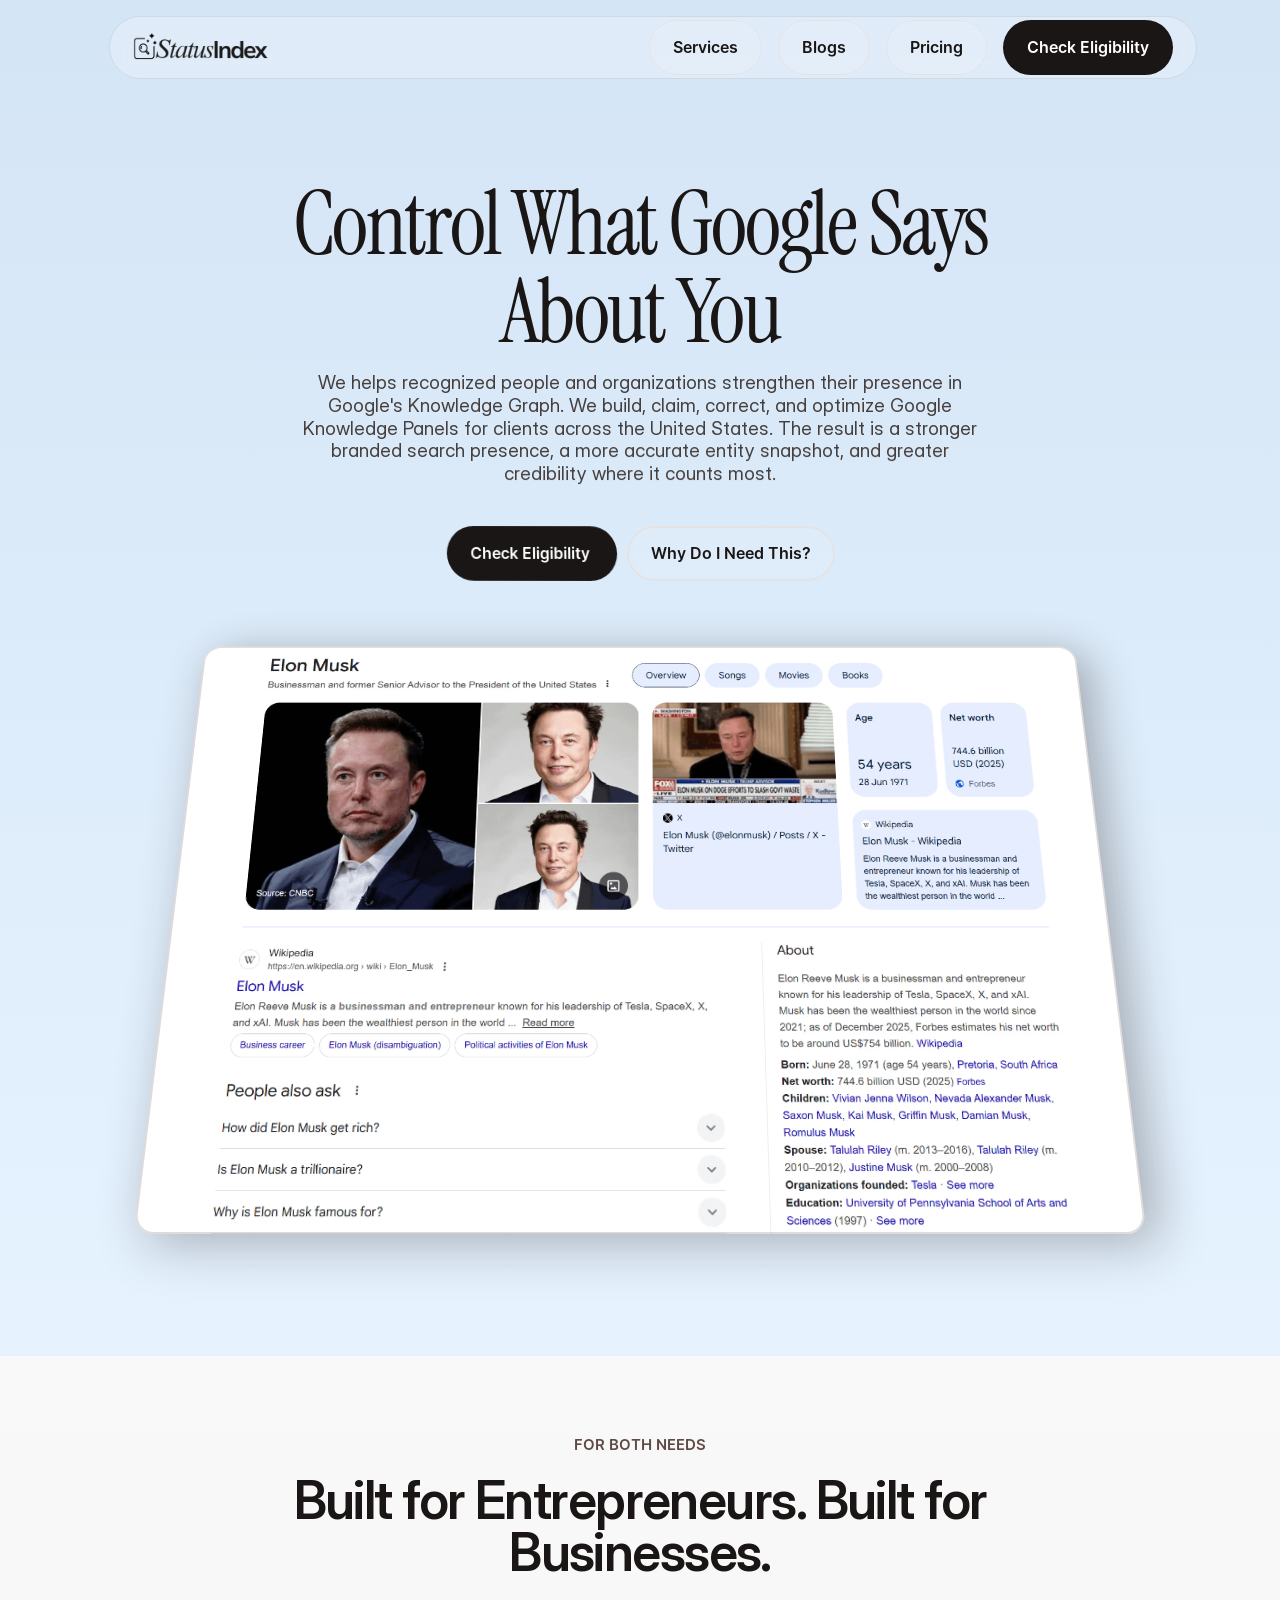
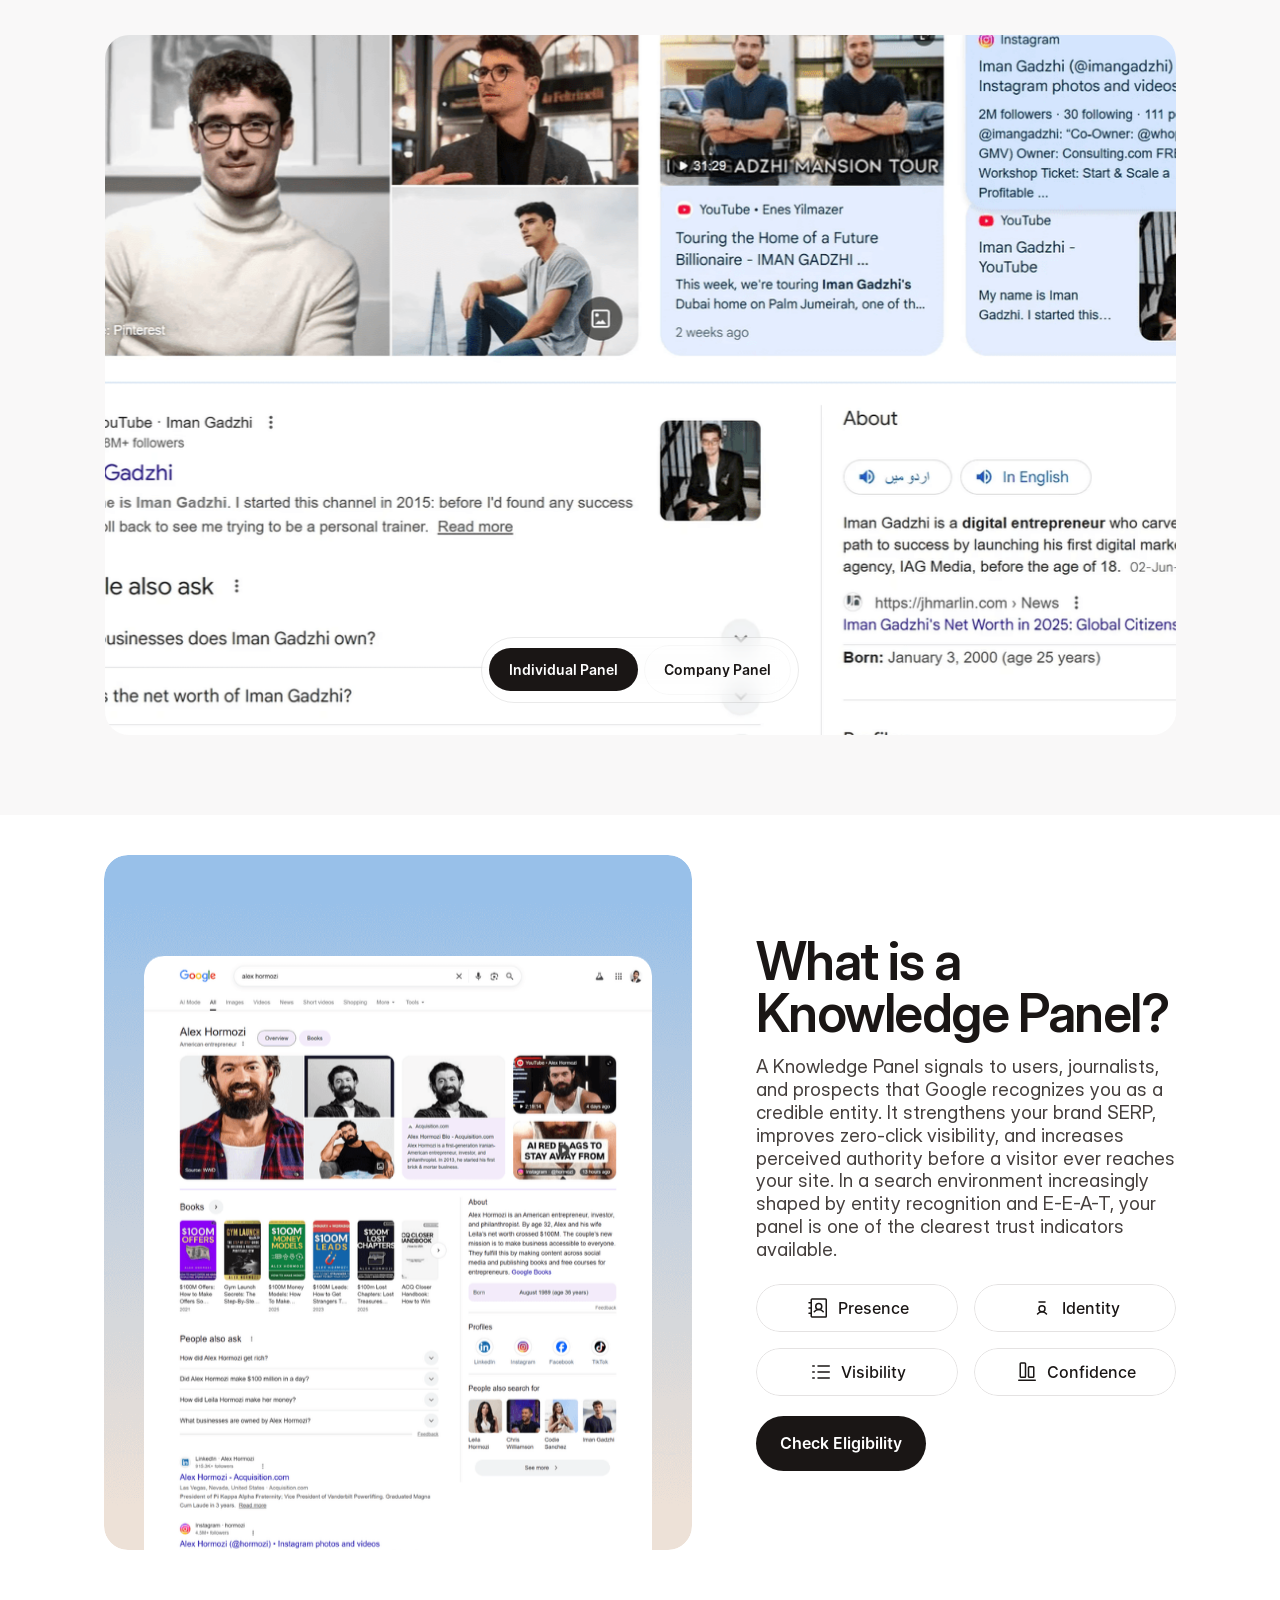
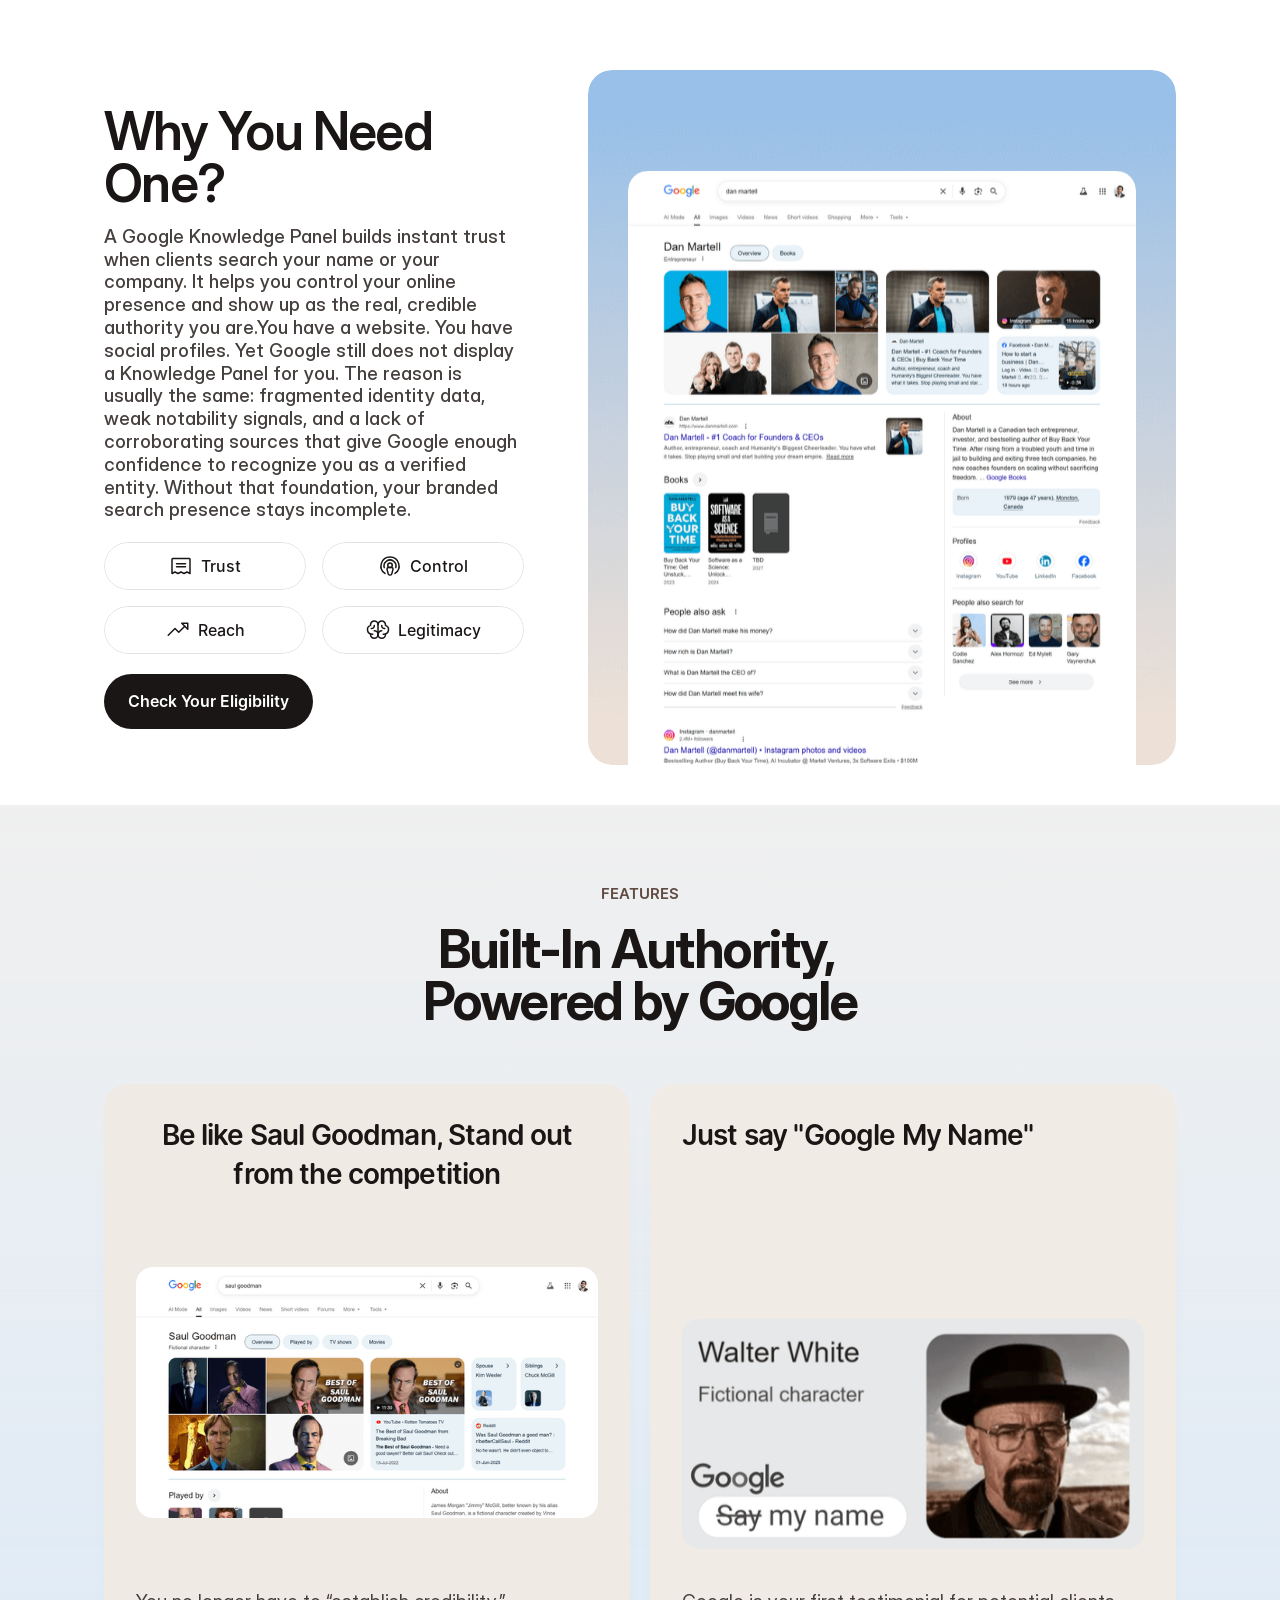
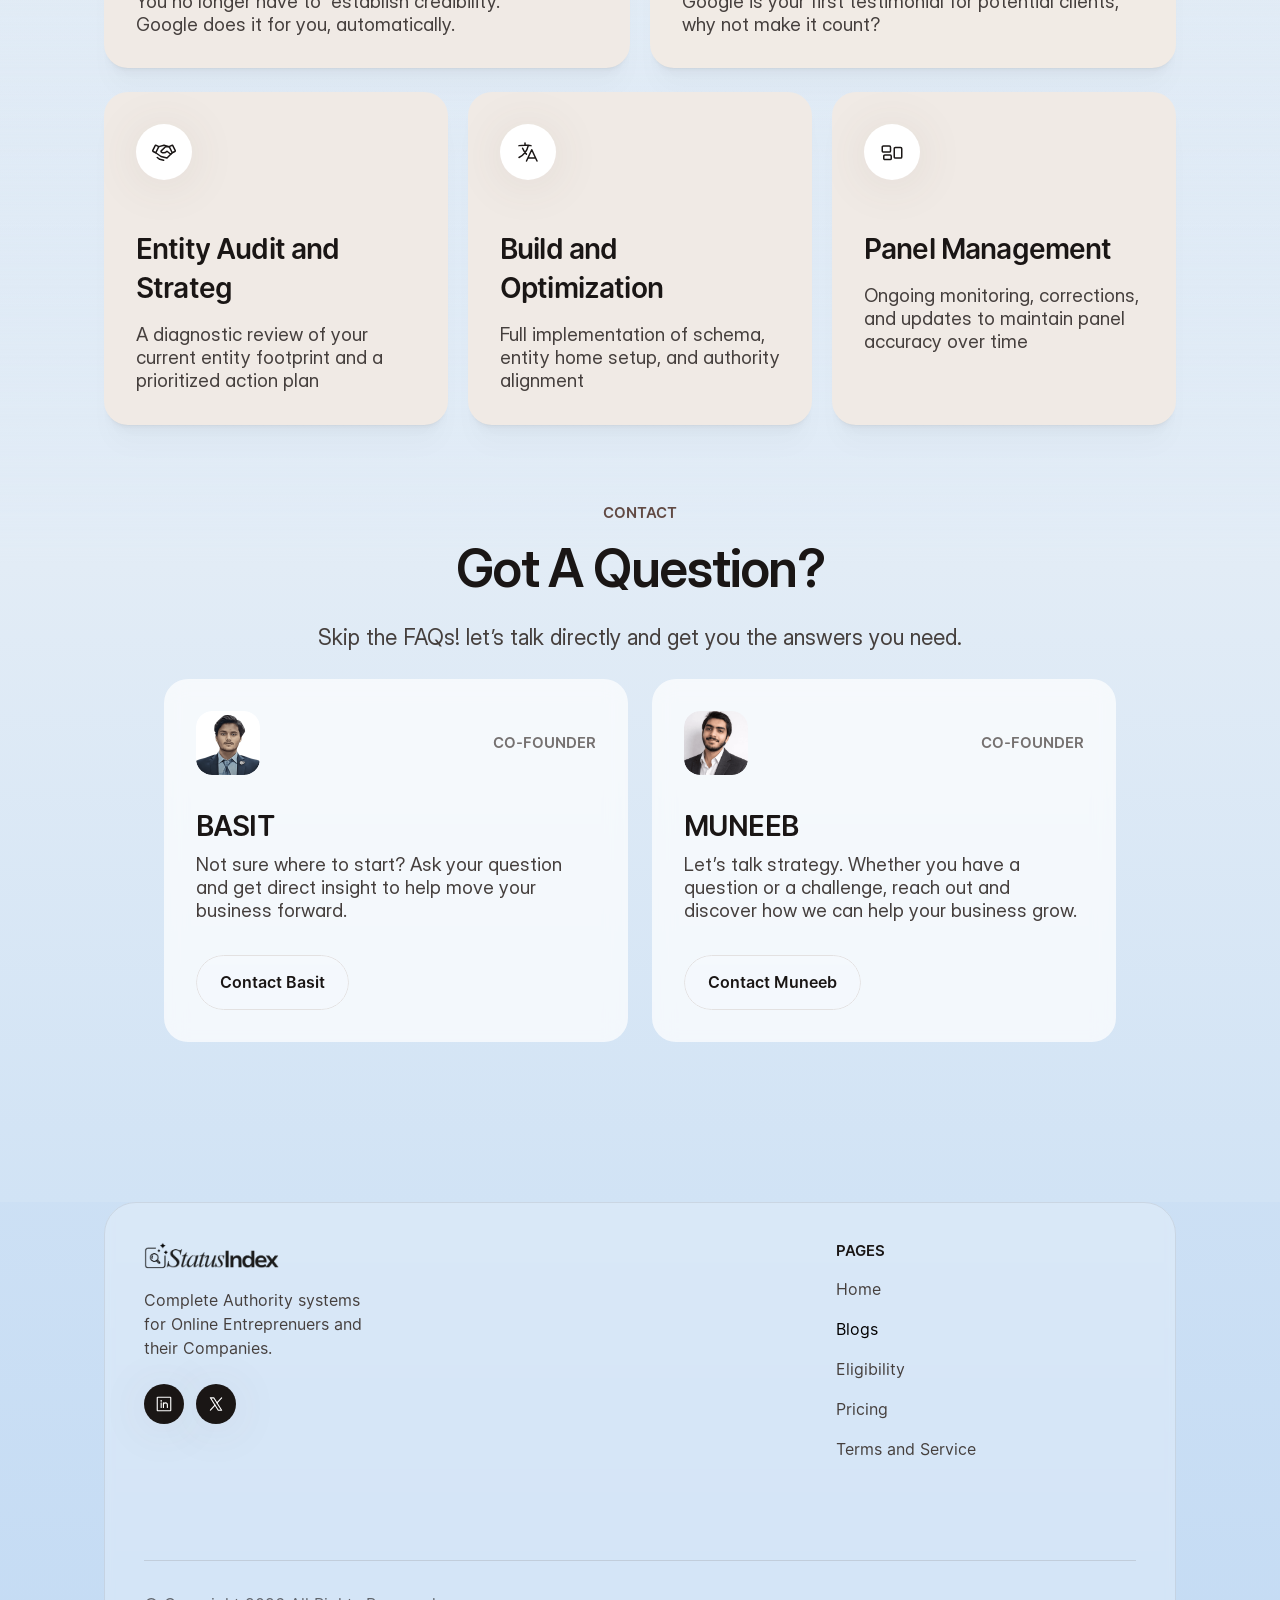
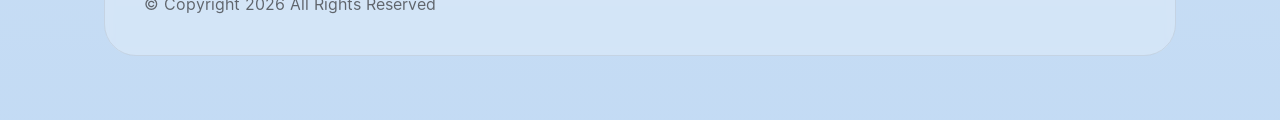
==== index.html @ 93154c17 "added the blog page in the site 8 - 10 - 2026" ====
<!DOCTYPE html>
<html lang="en" data-theme="light" class="lenis" style="--font-family: 'Inter', sans-serif; --border-radius: 6px; --white: #ffffff; --dark: #030625; --blue-primary: #225aea; --blue-depressed: #1448cb; --blue-light: #f2f6ff; --blue-dark: #000e58; --red-primary: #d71313; --red-depressed: #9e1414; --green-primary: #16895a; --yellow-primary: #f6b60e; --neutral-100: #f2f3f8; --neutral-200: #e2e6f3; --neutral-300: #c5cce3; --neutral-400: #a1aac8; --neutral-500: #707ba0; --neutral-600: #434c69; --neutral-700: #2b3450; --neutral-800: #151e3a; --neutral-900: #030625; --white-85-to-neutral-dark-50-85: rgba(255, 255, 255, 0.85); --color-white-to-dark: #ffffff; --white-to-neutral-dark-50: #ffffff; --color-dark-to-white: #030625; --color-dark-to-dark-50: #030625; --default-border-color: #f2f3f8; --fill-color: #707ba0; --menu-fill: #151e3a; --theme-switcher-text-color-default: #707ba0; --theme-switcher-text-color-active: #ffffff; --theme-switcher-border-color: #f2f3f8; --user-background-color: #ffffff; --notif-background-color: #ffffff; --notif-border-color: #f2f3f8; --notif-gradient-bottom: linear-gradient(360deg, #fff 15%, rgba(255, 255, 255, 0) 100%); --notif-gradient-top: linear-gradient(360deg, #fff 15%, rgba(255, 255, 255, 0) 100%); --notif-header-text: #151e3a; --notif-fill-color: #707ba0; --notif-empty-text-color: #a1aac8; --notif-empty-icon-color: #a1aac8; --notif-item-text-color: #151e3a; --notif-item-time-text-color: #c5cce3; --notif-item-border-color: #f2f3f8; --sidebar-fill-outline: #707ba0; --sidebar-fill-bold: #225aea; --sidebar-link-bgc: #f2f6ff; --sidebar-link: #707ba0; --sidebar-link-active: #225aea; --sidebar-sticky-bgc: #ffffff; --sidebar-sticky-brc: #f2f3f8; --tab-text-bgc: #f2f3f8; --tab-text-color: #c5cce3; --tab-bgc: #ffffff; --tab-no-active-bgc: #f2f3f8; --tab-no-active-brc: #f2f3f8; --tab-no-active-text-color: #c5cce3; --tab-red-bgc: #fff4f4; --tab-yellow-bgc: #fff9e8; --tab-pink-bgc: #fff9fc; --tab-purple-bgc: #f6f0ff; --tab-green-bgc: #e7fff1; --tab-brown-bgc: #fff6ee; --tab-red-brc: #fff4f4; --tab-yellow-brc: #fff9e8; --tab-pink-brc: #ffdeee; --tab-purple-brc: #f6f0ff; --tab-green-brc: #e7fff1; --tab-brown-brc: #f1d5ba; --category-text-color: #151e3a; --button-bgc: #225aea; --calendar-text-color: #151e3a; --week-text-color: #151e3a; --week-day-color: #707ba0; --week-id-color: #c5cce3; --week-tag-bgc: #ffffff; --timer-divider-bgc: #f2f3f8; --timer-progress-bgc: #f2f3f8; --drop-text-color: #a1aac8; --drop-week-text-color: #151e3a; --drop-summary-text: #151e3a; --drop-shadow: -20px 20px 55px rgba(13, 77, 167, 0.2); --days-countdown: -webkit-linear-gradient(90deg, #ffbf1c, #ffce19); --hours-countdown: -webkit-linear-gradient(90deg, #c84327, #cf5b44); --minutes-countdown: -webkit-linear-gradient(90deg, #f45051, #ff391b); --seconds-countdown: -webkit-linear-gradient(90deg, #5179e5, #177fff); --skeleton-bg: linear-gradient(90deg, #e2e6f3 20%, #ffffff 37%, #e2e6f3 63%); --skeleton-red: linear-gradient(90deg, #d71313 20%, #fff4f4 37%, #d71313 63%); --skeleton-blue: linear-gradient(90deg, #225aea 20%, #f2f6ff 37%, #225aea 63%); --scroll-gradient-top: linear-gradient(#ffffff, rgba(255, 255, 255, 0.25)); --scroll-gradient-bottom: linear-gradient(rgba(255, 255, 255, 0.25), #ffffff); --locked-gradient: linear-gradient(360deg, #ffffff 0%, rgba(255, 255, 255, 0) 102.78%); --shopify-gradient: linear-gradient(94.11deg, #95bf47 -62.57%, #ffffff 19.28%); --mobile-navigation-gradient: linear-gradient(180deg, rgba(255, 255, 255, 0), #ffffff); --black-to-white: #000000; --white-to-black: #ffffff; --white-to-neutral-dark-200: #ffffff; --white-to-blue-900: #ffffff; --neutral-100-to-700: #f2f3f8; --neutral-700-to-neutral-dark-500: #2b3450; --neutral-800-to-100: #151e3a; --neutral-700-to-100: #2b3450; --completed-video: rgba(255, 255, 255, 0.55); --modal-bg: 0px 24px 24px -12px rgba(21, 30, 58, 0.04),
0px 12px 12px -6px rgba(21, 30, 58, 0.04),
0px 6px 6px -3px rgba(21, 30, 58, 0.04),
0px 3px 3px -1.5px rgba(21, 30, 58, 0.04),
0px 1px 1px -0.5px rgba(21, 30, 58, 0.04),
0px 0px 0px 1px rgba(34, 90, 234, 0.04); --box-shadow-circle: 0px 24px 24px -12px rgba(34, 90, 234, 0.04),
0px 12px 12px -6px rgba(34, 90, 234, 0.04),
0px 6px 6px -3px rgba(34, 90, 234, 0.04),
0px 3px 3px -1.5px rgba(34, 90, 234, 0.04),
0px 1px 1px -0.5px rgba(34, 90, 234, 0.04),
0px 0px 0px 1px rgba(34, 90, 234, 0.04); --box-shadow-object-large: 0px 0px 24px -12px rgba(21, 30, 58, 0.24),
0px 12px 12px -6px rgba(21, 30, 58, 0.06),
0px 6px 6px -3px rgba(21, 30, 58, 0.04),
0px 3px 3px -1.5px rgba(21, 30, 58, 0.04),
0px 1px 1px -0.5px rgba(21, 30, 58, 0.04); --box-shadow-object-middle: 0px 24px 24px -12px rgba(21, 30, 58, 0.04),
0px 12px 12px -6px rgba(21, 30, 58, 0.04),
0px 6px 6px -3px rgba(21, 30, 58, 0.04),
0px 3px 3px -1.5px rgba(21, 30, 58, 0.04),
0px 1px 1px -0.5px rgba(21, 30, 58, 0.04); --box-shadow-btn-secondary: 0px -1px 2px 0px rgba(242, 243, 248, 0.48) inset, 0px 0px 0px 1px rgba(197, 204, 227, 0.45), 0px 4px 4px 0px rgba(21, 30, 58, 0.04); --box-shadow-btn-secondary-without-border: 0px -1px 2px 0px rgba(242, 243, 248, 0.48) inset, 0px 4px 4px 0px rgba(21, 30, 58, 0.04); --box-shadow-left-line: linear-gradient(90deg, rgba(242, 243, 248, 0) 12.01%, rgba(34, 90, 234, 0.15) 84.59%); --box-shadow-right-line: linear-gradient(90deg, rgba(226, 230, 243, 0.55) 0%, rgba(226, 230, 243, 0) 100%); --box-shadow-btn-primary: 0px -1px 2px 0px rgba(20, 72, 203, 0.48) inset, 0px 0px 0px 1px rgba(34, 90, 234, 0.16), 0px 8px 16px -8px rgba(34, 90, 234, 0.64), 0px 4px 4px 0px rgba(0, 0, 0, 0.06); --dark-dropshadow-neutral: 0px -1px 2px 0px rgba(242, 243, 248, 0.48) inset, 0px 0px 0px 1px rgba(197, 204, 227, 0.45), 0px 4px 4px 0px rgba(21, 30, 58, 0.04); --dropshadow-neutral: 0px 8px 40px 0px rgba(112, 123, 160, 0.1); --box-shadow-active-menu: 0px -1px 2px 0px rgba(242, 243, 248, 0.48) inset, 0px 0px 0px 1px rgba(197, 204, 227, 0.45), 0px 4px 4px 0px rgba(21, 30, 58, 0.04); --box-shadow-negative: 0px -1px 2px 0px rgba(242, 243, 248, 0.48) inset, 0px 0px 0px 1px rgba(215, 19, 19, 0.45), 0px 4px 4px 0px rgba(215, 19, 19, 0.04); --bg-yellow: linear-gradient(180deg, rgba(255, 255, 255, 0.25) 0%, rgba(255, 255, 255, 0) 100%), #f6b60e; --bg-orange: linear-gradient(180deg, rgba(255, 255, 255, 0.25) 0%, rgba(255, 255, 255, 0) 100%), #df7009; --bg-red: linear-gradient(180deg, rgba(255, 255, 255, 0.25) 0%, rgba(255, 255, 255, 0) 100%), #d71313; --box-shadow-yellow: 0px 20px 20px -10px rgba(98, 36, 10, 0.04),
0px 10px 10px -5px rgba(98, 36, 10, 0.04),
0px 5px 5px -2.5px rgba(98, 36, 10, 0.04),
0px 2.5px 2.5px -1.25px rgba(98, 36, 10, 0.04),
0px 0.833px 0.833px -0.417px rgba(98, 36, 10, 0.04),
0px 0px 0px 0.833px rgba(98, 36, 10, 0.04); --box-shadow-red: 0px 0px 0px 0.83px rgba(112, 6, 6, 0.04),
0px 0.83px 0.83px -0.42px rgba(112, 6, 6, 0.04),
0px 2.5px 2.5px -1.25px rgba(112, 6, 6, 0.04),
0px 5px 5px -2.5px rgba(112, 6, 6, 0.04),
0px 10px 10px -5px rgba(112, 6, 6, 0.04),
0px 20px 20px -10px rgba(112, 6, 6, 0.04); --border-yellow: rgba(160, 116, 1, 0.5); --border-red: #700606; --border-orange: #df7009; --white-to-neutral-dark-100: #ffffff; --blue-depressed-to-neutral-100: #1448cb; --white-to-neutral-dark: #ffffff; --yellow-to-neutral-dark-100: #fff9e8; --white-to-neutral-dark-310: #ffffff; --blue-primary-to-white: #225aea; --blue-100-to-neutral-dark-100: #f2f6ff; --neutral-600-to-neutral-dark-400: #434c69; --neutral-600-to-neutral-dark-500: #434c69; --blue-400-to-neutral-dark-700: #225aea; --blue-400-to-neutral-dark-400: #225aea; --blue-100-to-neutral-dark-400: #f2f6ff; --neutral-100-to-neutral-dark-100: #f2f3f8; --neutral-100-to-neutral-dark-200: #f2f3f8; --neutral-200-to-neutral-dark-300: #e2e6f3; --neutral-300-to-neutral-dark-300: #c5cce3; --neutral-dark-300-to-neutral-300: rgba(255, 255, 255, 0.18); --neutral-500-to-neutral-dark-500: #707ba0; --neutral-400-to-neutral-dark-500: #a1aac8; --neutral-400-to-neutral-dark-400: #a1aac8; --neutral-200-to-neutral-dark-200: #e2e6f3; --bottom-gradient-bg: linear-gradient(180deg, rgba(255, 255, 255, 0) 50%, #fff 100%); --right-gradient-bg: linear-gradient(90deg, rgba(255, 255, 255, 0) 10%, #fff 90%); --blue-100-to-neutral-dark-200: #f2f6ff; --blue-600-to-neutral-dark-500: #1448cb; --neutral-50-to-neutral-dark-50: #f9f9fc; --neutral-50-to-neutral-dark-100: #f9f9fc; --neutral-50-to-neutral-dark-200: #f9f9fc; --neutral-100-to-800: #f2f3f8; --blue-xlight-to-neutral-dark: #f9fbff; --blue-depressed-to-white: #1448cb; --blue-xlight-to-neutral-dark-50: #f9fbff; --blue-xlight-to-neutral-dark-100: #f9fbff; --blue-xlight-to-neutral-dark-500: #f9fbff; --blue-light-to-blue-dark: #f2f6ff; --blue-light-to-neutral-dark-100: #f2f6ff; --yellow-xlight-to-neutral-dark-200: #fffcf4; --yellow-xlight-to-yellow-dark: #fffcf4; --orange-primary-to-orange-xlight: #df7009; --white-to-orange-primary: #ffffff; --neutral-140-to-840: #fafafc; --neutral-100-to-900: #f2f3f8; --neutral-200-to-400: #e2e6f3; --neutral-200-to-500: #e2e6f3; --neutral-200-to-700: #e2e6f3; --neutral-200-to-800: #e2e6f3; --neutral-200-to-900: #e2e6f3; --neutral-300-to-500: #c5cce3; --neutral-300-to-600: #c5cce3; --neutral-300-to-700: #c5cce3; --neutral-300-to-800: #c5cce3; --neutral-400-to-500: #a1aac8; --neutral-400-to-600: #a1aac8; --neutral-500-to-200: #707ba0; --neutral-500-to-100: #707ba0; --neutral-500-to-400: #707ba0; --neutral-500-to-600: #707ba0; --neutral-500-to-800: #707ba0; --neutral-700-to-200: #2b3450; --neutral-800-to-200: #151e3a; --neutral-800-to-300: #151e3a; --neutral-800-to-500: #151e3a; --neutral-800-to-600: #151e3a; --neutral-800-to-700: #151e3a; --neutral-900-to-200: #030625; --neutral-900-to-neutral-dark-50: #030625; --neutral-200-to-neutral-dark-50: #e2e6f3; --neutral-200-to-neutral-dark: #e2e6f3; --neutral-600-to-100: #434c69; --neutral-800-to-neutral-dark: #151e3a; --neutral-800-to-neutral-100: #151e3a; --neutral-100-to-blue-800: #f2f3f8; --neutral-100-to-blue-700: #f2f3f8; --neutral-100-to-blue-900: #f2f3f8; --neutral-100-to-blue-950: #f2f3f8; --neutral-100-to-blue-500: #f2f3f8; --neutral-200-to-blue-600: #e2e6f3; --neutral-200-to-blue-800: #e2e6f3; --neutral-200-to-blue-900: #e2e6f3; --neutral-200-to-blue-700: #e2e6f3; --neutral-300-to-blue-600: #c5cce3; --neutral-300-to-blue-500: #c5cce3; --neutral-300-to-blue-700: #c5cce3; --neutral-300-to-blue-800: #c5cce3; --neutral-400-to-blue-600: #a1aac8; --neutral-400-to-blue-700: #a1aac8; --neutral-500-to-blue-600: #707ba0; --neutral-500-to-blue-700: #707ba0; --neutral-800-to-blue-500: #151e3a; --neutral-800-to-blue-600: #151e3a; --blue-to-neutral-dark-700: #225aea; --blue-depressed-to-neutral-dark-700: #1448cb; --blue-to-neutral-dark-500: #225aea; --blue-to-neutral-dark-400: #225aea; --blue-to-neutral-dark-300: #225aea; --blue-depressed-to-blue-primary: #1448cb; --blue-depressed-to-neutral-dark-500: #1448cb; --blue-light-to-neutral-dark-200: #f2f6ff; --blue-light-to-blue-primary: #f2f6ff; --blue-depressed-to-blue-dark: #1448cb; --neutral-100-to-red-900: #f2f3f8; --neutral-500-to-red-600: #707ba0; --neutral-100-to-yellow-900: #f2f3f8; --neutral-500-to-yellow-600: #707ba0; --neutral-100-to-pink-900: #f2f3f8; --neutral-500-to-pink-600: #707ba0; --neutral-800-to-white: #151e3a; --blue-500-to-white: #225aea; --blue-100-to-dark: #f2f6ff; --blue-200-to-neutral-800: #f2f6ff; --blue-100-to-900: #f2f6ff; --blue-100-to-neutral-900: #f2f6ff; --blue-100-to-950: #f2f6ff; --red-100-to-900: #fff4f4; --yellow-100-to-900: #fff9e8; --pink-100-to-900: #fff9fc; --green-100-to-900: #e7fff1; --purple-100-to-900: #f6f0ff; --brown-100-to-900: #fff6ee; --orange-100-to-900: #fff5ea; --blue-200-to-600: #f2f6ff; --red-200-to-600: #fff4f4; --yellow-200-to-600: #fff9e8; --pink-200-to-600: #ffdeee; --green-200-to-600: #e7fff1; --purple-200-to-600: #f6f0ff; --brown-200-to-600: #f1d5ba; --blue-200-to-700: #f2f6ff; --blue-200-to-800: #f2f6ff; --blue-500-to-400: #225aea; --red-200-to-700: #fff4f4; --red-200-to-800: #fff4f4; --yellow-200-to-700: #fff9e8; --yellow-200-to-800: #fff9e8; --pink-200-to-700: #ffdeee; --green-200-to-700: #e7fff1; --green-200-to-800: #e7fff1; --purple-200-to-700: #f6f0ff; --purple-200-to-800: #f6f0ff; --brown-200-to-700: #f1d5ba; --bottom-gradient: linear-gradient(360deg, #ffffff 65.22%, rgba(255, 255, 255, 0) 95.94%); --grey-to-neutral-dark-400: #a1aac8; --neutral-800-to-900: #151e3a; --image-gallery-gradient-left: linear-gradient(90deg, #ffffff 0%, rgba(255, 255, 255, 0) 98.44%); --image-gallery-gradient-right: linear-gradient(270deg, #ffffff 0%, rgba(255, 255, 255, 0) 98.44%); --white-to-black-blur-gradient: linear-gradient(to bottom, rgba(255, 255, 255, 0) 0%, white 75%); --tooltip-border-color: #030625;"><plasmo-csui id="plasmo-inspector"></plasmo-csui><head>
<link rel="stylesheet" href="styles.css"><script>(function(){var f=window.fetch;window.fetch=function(u,o){if(typeof u==='string'&&u.includes('.framercms')){return f('/assets/cms/'+u.split('/').pop(),o);}return f(u,o);};})();</script>
<script>
if(location.protocol==='file:'){
  document.addEventListener('DOMContentLoaded',function(){
    var d=document.createElement('div');
    d.style.cssText='position:fixed;top:0;left:0;right:0;z-index:999999;background:#1E293B;color:#F8FAFC;padding:14px 20px;font:13px/1.5 system-ui,sans-serif;text-align:center;box-shadow:0 2px 8px rgba(0,0,0,.3)';
    d.innerHTML='<strong>Local preview:</strong> Run <code style="background:#334155;padding:2px 8px;border-radius:4px;margin:0 4px">npx serve .</code> in this folder, then open <a href="http://localhost:3000" style="color:#60A5FA">localhost:3000</a>. Or deploy to Netlify/Vercel/GitHub Pages — it works instantly! <button onclick="this.parentElement.remove()" style="margin-left:12px;background:#475569;border:none;color:#F8FAFC;padding:4px 10px;border-radius:4px;cursor:pointer;font-size:12px">✕</button>';
    document.body.prepend(d);
  });
}
</script>
	<meta charset="utf-8">
	<meta name="viewport" content="width=device-width">
	<meta name="generator" content="Framer c9b3949">
	<title>Expert Google Knowledge Panel &amp; Reputation Services | Status Index</title>
    <meta name="description" content="Get your verified Google Knowledge Panel with Status Index. Boost brand authority, manage entity , and claim your search identity.">
    <meta name="framer-search-index" content="https://framerusercontent.com/sites/6vwCDhIgn0wXsq1gaswipQ/searchIndex-zjwZqoX12NFW.json">
    <meta name="framer-search-index-fallback" content="https://framerusercontent.com/sites/6vwCDhIgn0wXsq1gaswipQ/searchIndex-ndkQOYds35T1.json">
    <meta name="framer-html-plugin" content="disable">
    <link href="assets/images/image-extra-1.png" rel="icon" media="(prefers-color-scheme: light)">
    <link href="assets/images/image-extra-2.png" rel="icon" media="(prefers-color-scheme: dark)">
    <link rel="apple-touch-icon" href="assets/images/image-extra-3.png">
    <!-- Open Graph -->
    <meta property="og:type" content="website">
    <meta property="og:title" content="Expert Google Knowledge Panel &amp; Reputation Services | Status Index">
    <meta property="og:description" content="Get your verified Google Knowledge Panel with Status Index. Boost brand authority, manage entity , and claim your search identity.">
    <meta property="og:image" content="assets/images/image-extra-4-1.png">
    <!-- X -->
    <meta name="twitter:card" content="summary_large_image">
    <meta name="twitter:title" content="Expert Google Knowledge Panel &amp; Reputation Services | Status Index">
    <meta name="twitter:description" content="Get your verified Google Knowledge Panel with Status Index. Boost brand authority, manage entity , and claim your search identity.">
    <meta name="twitter:image" content="assets/images/image-extra-4-1.png">
	
	
	<script>try{if(localStorage.getItem("__framer_force_showing_editorbar_since")){const n=document.createElement("link");n.rel="modulepreload";n.href="https://framer.com/edit/init.mjs";document.head.appendChild(n)}}catch(e){}</script>
	<!-- Start of headStart -->
    
    <!-- Snippet: KSWkaIOFx -->

<!-- 2. StatusIndex Combined Schema (Organization & WebSite) -->
<script type="application/ld+json">
{
  "@context": "https://schema.org",
  "@graph": [
    {
      "@type": "Organization",
      "@id": "https://statusindex.com/#organization",
      "name": "StatusIndex",
      "url": "https://statusindex.com/",
      "logo": {
        "@type": "ImageObject",
        "@id": "https://statusindex.com/#logo",
        "url": "https://statusindex.com/logo.png",
        "caption": "StatusIndex Logo"
      },
      "image": {
        "@type": "ImageObject",
        "url": "https://www.statusindex.com/assets/images/14-1.png"
      },
      "description": "StatusIndex provides real-time status tracking, indexing diagnostics, and digital authority monitoring to help brands audit their search visibility and indexation health.",
      "knowsAbout": [
        "Search Engine Indexation",
        "SEO Diagnostics",
        "Status Tracking",
        "Website Monitoring",
        "Search Visibility"
      ]
    },
    {
      "@type": "WebSite",
      "@id": "https://statusindex.com/#website",
      "url": "https://statusindex.com/",
      "name": "StatusIndex",
      "publisher": {
        "@id": "https://statusindex.com/#organization"
      },
      "potentialAction": {
        "@type": "SearchAction",
        "target": "https://statusindex.com/?s={search_term_string}",
        "query-input": "required name=search_term_string"
      }
    }
  ]
}
</script>


<!-- SnippetEnd: KSWkaIOFx --><!-- Snippet: pocyCZ0l3 --><link rel="canonical" href="https://statusindex.com/"><!-- SnippetEnd: pocyCZ0l3 --><!-- End of headStart -->
	
	
	<link href="https://fonts.gstatic.com" rel="preconnect" crossorigin="">
	
	<meta name="robots" content="max-image-preview:large"><!-- Start of headEnd -->
    
    <!-- End of headEnd -->
	
</head>
<body cz-shortcut-listen="true">
	
	<!-- Start of bodyStart -->
    
    <!-- End of bodyStart -->
	
	<div id="main" data-framer-hydrate-v2="{&quot;routeId&quot;:&quot;obBLBu_h4&quot;,&quot;localeId&quot;:&quot;default&quot;,&quot;breakpoints&quot;:[{&quot;hash&quot;:&quot;1wo1pcz&quot;,&quot;mediaQuery&quot;:&quot;(min-width: 1200px)&quot;},{&quot;hash&quot;:&quot;1bx4v9k&quot;,&quot;mediaQuery&quot;:&quot;(min-width: 810px) and (max-width: 1199.98px)&quot;},{&quot;hash&quot;:&quot;gx54id&quot;,&quot;mediaQuery&quot;:&quot;(max-width: 809.98px)&quot;},{&quot;hash&quot;:&quot;cetu8x&quot;,&quot;mediaQuery&quot;:&quot;(min-width: 1200px)&quot;},{&quot;hash&quot;:&quot;obzum3&quot;,&quot;mediaQuery&quot;:&quot;(min-width: 810px) and (max-width: 1199.98px)&quot;},{&quot;hash&quot;:&quot;enz18c&quot;,&quot;mediaQuery&quot;:&quot;(max-width: 809.98px)&quot;}]}" data-framer-ssr-released-at="2026-08-06T12:57:44.116Z" data-framer-page-optimized-at="2026-08-08T10:54:35.858Z" data-framer-generated-page=""><!--$--><!--$--><div class="framer-wj2Sn framer-cetu8x" data-layout-template="true" style="min-height:100vh;width:auto"><div class="ssr-variant hidden-obzum3 hidden-enz18c"><div class="framer-13l486y-container" data-framer-layout-hint-center-x="true" style="transform:translateX(-50%)"><nav class="framer-yjQI0 framer-1pd96co framer-v-1pd96co" data-framer-name="Desktop - Primary" style="max-width: 100%; width: 100%; border-radius: 100px; opacity: 1;"><div class="framer-1gs8anj" data-border="true" data-framer-name="Content" style="--border-bottom-width: 1px; --border-color: rgba(117, 115, 114, 0.15); --border-left-width: 1px; --border-right-width: 1px; --border-style: solid; --border-top-width: 1px; backdrop-filter: blur(10px); background-color: rgba(255, 255, 255, 0.25); border-radius: 40px; box-shadow: none; opacity: 1;"><div class="framer-1hzrb5k" data-framer-name="Logo Wrap" style="opacity: 1;"><!--$--><a as="a" class="framer-1nqwtey framer-1l6mnn3" data-framer-name="14" href="./" data-framer-page-link-current="true" style="opacity: 1;"><div style="position:absolute;border-radius:inherit;corner-shape:inherit;top:0;right:0;bottom:0;left:0" data-framer-background-image-wrapper="true"><img decoding="auto" width="344" height="75" src="assets/images/14-1.png" alt="" style="display:block;width:100%;height:100%;border-radius:inherit;corner-shape:inherit;object-position:center;object-fit:cover"></div></a><!--/$--></div><div class="framer-1g0xg9f" data-framer-name="Links" style="opacity: 1;"><div class="framer-6ewy76" data-framer-name="Services Dropdown Trigger" data-highlight="true" id="undefined-6ewy76" style="opacity: 1;"><!--$--><div class="framer-1upotck-container" style="opacity: 1;"><!--$--><a class="framer-pOGak framer-JjDAR framer-11n4jnd framer-v-1ti1e15 framer-kyiaic" data-border="true" data-framer-name="Tertiary" data-highlight="true" href="./services" tabindex="0" style="--border-bottom-width: 1px; --border-color: rgb(227, 225, 225); --border-left-width: 1px; --border-right-width: 1px; --border-style: solid; --border-top-width: 1px; background-color: rgba(255, 255, 255, 0.1); border-radius: 100px; opacity: 1;"><div class="framer-18171k3" data-framer-name="Text Container" style="opacity: 1;"><div class="framer-1789mmo" data-framer-name="Get template" data-framer-component-type="RichTextContainer" style="--framer-paragraph-spacing: 0px; --variable-reference-FHCLGB0I0-h4JcoWJSF: var(--token-06ca163c-bd22-4ef3-b608-13ad9cff31ab); --extracted-r6o4lv: var(--variable-reference-FHCLGB0I0-h4JcoWJSF); transform: none; opacity: 1;"><p class="framer-text framer-styles-preset-5iht5j" data-styles-preset="PNdcLES0J" style="--framer-text-color:var(--extracted-r6o4lv, var(--variable-reference-FHCLGB0I0-h4JcoWJSF))">Services</p></div><div class="framer-1eo985u" data-framer-name="Get template" data-framer-component-type="RichTextContainer" style="--extracted-r6o4lv: var(--variable-reference-FHCLGB0I0-h4JcoWJSF); --framer-paragraph-spacing: 0px; --variable-reference-FHCLGB0I0-h4JcoWJSF: var(--token-06ca163c-bd22-4ef3-b608-13ad9cff31ab); transform: none; opacity: 1;"><p class="framer-text" style="--font-selector:Qkk7T3BlbiBSdW5kZS9TZW1pYm9sZC92MA==;--framer-font-family:&quot;Open Runde&quot;, &quot;Open Runde Placeholder&quot;, sans-serif;--framer-font-weight:600;--framer-text-alignment:center;--framer-text-color:var(--extracted-r6o4lv, var(--variable-reference-FHCLGB0I0-h4JcoWJSF))">Services</p></div></div></a><!--/$--></div><!--/$--></div><!--$--><div class="framer-13jdjl2-container" style="opacity: 1;"><!--$--><a class="framer-pOGak framer-JjDAR framer-11n4jnd framer-v-1ti1e15 framer-kyiaic" data-border="true" data-framer-name="Tertiary" data-highlight="true" href="./blogs" tabindex="0" style="--border-bottom-width: 1px; --border-color: rgb(227, 225, 225); --border-left-width: 1px; --border-right-width: 1px; --border-style: solid; --border-top-width: 1px; background-color: rgba(255, 255, 255, 0.1); border-radius: 100px; opacity: 1;"><div class="framer-18171k3" data-framer-name="Text Container" style="opacity: 1;"><div class="framer-1789mmo" data-framer-name="Get template" data-framer-component-type="RichTextContainer" style="--framer-paragraph-spacing: 0px; --variable-reference-FHCLGB0I0-h4JcoWJSF: var(--token-06ca163c-bd22-4ef3-b608-13ad9cff31ab); --extracted-r6o4lv: var(--variable-reference-FHCLGB0I0-h4JcoWJSF); transform: none; opacity: 1;"><p class="framer-text framer-styles-preset-5iht5j" data-styles-preset="PNdcLES0J" style="--framer-text-color:var(--extracted-r6o4lv, var(--variable-reference-FHCLGB0I0-h4JcoWJSF))">Blogs</p></div><div class="framer-1eo985u" data-framer-name="Get template" data-framer-component-type="RichTextContainer" style="--extracted-r6o4lv: var(--variable-reference-FHCLGB0I0-h4JcoWJSF); --framer-paragraph-spacing: 0px; --variable-reference-FHCLGB0I0-h4JcoWJSF: var(--token-06ca163c-bd22-4ef3-b608-13ad9cff31ab); transform: none; opacity: 1;"><p class="framer-text" style="--font-selector:Qkk7T3BlbiBSdW5kZS9TZW1pYm9sZC92MA==;--framer-font-family:&quot;Open Runde&quot;, &quot;Open Runde Placeholder&quot;, sans-serif;--framer-font-weight:600;--framer-text-alignment:center;--framer-text-color:var(--extracted-r6o4lv, var(--variable-reference-FHCLGB0I0-h4JcoWJSF))">Blogs</p></div></div></a><!--/$--></div><!--/$--><!--$--><div class="framer-1iaaojo-container" style="opacity: 1;"><!--$--><a class="framer-pOGak framer-JjDAR framer-11n4jnd framer-v-1ti1e15 framer-kyiaic" data-border="true" data-highlight="true" href="./pricing" tabindex="0" style="--border-bottom-width: 1px; --border-color: rgb(227, 225, 225); --border-left-width: 1px; --border-right-width: 1px; --border-style: solid; --border-top-width: 1px; background-color: rgba(255, 255, 255, 0.1); border-radius: 100px; opacity: 1; will-change: auto;" data-framer-name="Tertiary"><div class="framer-18171k3" data-framer-name="Text Container" style="opacity: 1;"><div class="framer-1789mmo" data-framer-name="Get template" data-framer-component-type="RichTextContainer" style="--framer-paragraph-spacing: 0px; --variable-reference-FHCLGB0I0-h4JcoWJSF: var(--token-06ca163c-bd22-4ef3-b608-13ad9cff31ab, rgb(26, 22, 21)); --extracted-r6o4lv: var(--variable-reference-FHCLGB0I0-h4JcoWJSF); transform: none; transform-origin: 50% 50% 0px;"><p class="framer-text framer-styles-preset-5iht5j" data-styles-preset="PNdcLES0J" style="--framer-text-color:var(--extracted-r6o4lv, var(--variable-reference-FHCLGB0I0-h4JcoWJSF))">Pricing</p></div><div class="framer-1eo985u" data-framer-name="Get template" data-framer-component-type="RichTextContainer" style="--extracted-r6o4lv: var(--variable-reference-FHCLGB0I0-h4JcoWJSF); --framer-paragraph-spacing: 0px; --variable-reference-FHCLGB0I0-h4JcoWJSF: var(--token-06ca163c-bd22-4ef3-b608-13ad9cff31ab, rgb(26, 22, 21)); transform: none; transform-origin: 50% 50% 0px;"><p class="framer-text" style="--font-selector:Qkk7T3BlbiBSdW5kZS9TZW1pYm9sZC92MA==;--framer-font-family:&quot;Open Runde&quot;, &quot;Open Runde Placeholder&quot;, sans-serif;--framer-font-weight:600;--framer-text-alignment:center;--framer-text-color:var(--extracted-r6o4lv, var(--variable-reference-FHCLGB0I0-h4JcoWJSF))">Pricing</p></div></div></a><!--/$--></div><!--/$--><!--$--><div class="framer-u7wm42-container" style="opacity: 1;"><!--$--><a class="framer-pOGak framer-JjDAR framer-11n4jnd framer-v-11n4jnd framer-kyiaic" data-border="true" data-highlight="true" href="./eligibility" tabindex="0" style="--border-bottom-width: 1px; --border-color: rgba(227, 225, 225, 0); --border-left-width: 1px; --border-right-width: 1px; --border-style: solid; --border-top-width: 1px; background-color: var(--token-06ca163c-bd22-4ef3-b608-13ad9cff31ab, rgb(26, 22, 21)); border-radius: 100px; opacity: 1; will-change: auto;" data-framer-name="Primary"><div class="framer-18171k3" data-framer-name="Text Container" style="opacity: 1;"><div class="framer-1789mmo" data-framer-name="Get template" data-framer-component-type="RichTextContainer" style="--framer-paragraph-spacing: 0px; --variable-reference-FHCLGB0I0-h4JcoWJSF: var(--token-06ca163c-bd22-4ef3-b608-13ad9cff31ab, rgb(26, 22, 21)); transform: none; transform-origin: 50% 50% 0px;"><p class="framer-text framer-styles-preset-5iht5j" data-styles-preset="PNdcLES0J">Check Eligibility</p></div><div class="framer-1eo985u" data-framer-name="Get template" data-framer-component-type="RichTextContainer" style="--extracted-r6o4lv: var(--token-d637c2eb-4179-4d4c-859c-b60c3c740338, rgb(255, 255, 255)); --framer-paragraph-spacing: 0px; --variable-reference-FHCLGB0I0-h4JcoWJSF: var(--token-06ca163c-bd22-4ef3-b608-13ad9cff31ab, rgb(26, 22, 21)); transform: none; transform-origin: 50% 50% 0px;"><p class="framer-text" style="--font-selector:Qkk7T3BlbiBSdW5kZS9TZW1pYm9sZC92MA==;--framer-font-family:&quot;Open Runde&quot;, &quot;Open Runde Placeholder&quot;, sans-serif;--framer-font-weight:600;--framer-text-alignment:center;--framer-text-color:var(--extracted-r6o4lv, var(--token-d637c2eb-4179-4d4c-859c-b60c3c740338, rgb(255, 255, 255)))">Check Eligibility</p></div></div></a><!--/$--></div><!--/$--></div></div></nav></div></div><div class="framer-15ri48v" data-framer-name="Gradient Bg"></div><div data-framer-root="" class="framer-xTtpB framer-9otDw framer-y1MNx framer-kj42j framer-0m9D8 framer-oPKh4 framer-Idhmf framer-1wo1pcz" style="min-height:100vh;width:auto;display:contents"><main class="framer-yr0xm1" data-framer-name="Main"><div class="framer-17lvdr1"><div class="framer-ehize0" data-framer-name="Heading"><div class="framer-7u462q" data-framer-name="Texts"><div class="framer-1yors3z" data-framer-name="Run your freelance business like a pro" data-framer-component-type="RichTextContainer" style="transform:none"><h1 class="framer-text framer-styles-preset-klyx7p" data-styles-preset="DrbjvzOzc" dir="auto"><span style="display: inline-block; opacity: 1; filter: blur(0px); transform: none; will-change: transform;">Control</span> <span style="display: inline-block; opacity: 1; filter: blur(0px); transform: none; will-change: transform;">What</span> <span style="display: inline-block; opacity: 1; filter: blur(0px); transform: none; will-change: transform;">Google</span> <span style="display: inline-block; opacity: 1; filter: blur(0px); transform: none; will-change: transform;">Says</span> <span style="display: inline-block; opacity: 1; filter: blur(0px); transform: none; will-change: transform;">About</span> <span style="display: inline-block; opacity: 1; filter: blur(0px); transform: none; will-change: transform;">You</span></h1></div><div class="framer-5vs8x3" data-framer-name="All-in-one platform for managing clients, projects, and payments—without the chaos. From first contract to final invoice, we’ve got your back." data-framer-component-type="RichTextContainer" style="transform:none"><p class="framer-text framer-styles-preset-rsfkj" data-styles-preset="q2ShOlRIr" dir="auto" style="--framer-text-alignment:center"><span style="display: inline-block; opacity: 1; filter: blur(0px); transform: none; will-change: transform;">We</span> <span style="display: inline-block; opacity: 1; filter: blur(0px); transform: none; will-change: transform;">helps</span> <span style="display: inline-block; opacity: 1; filter: blur(0px); transform: none; will-change: transform;">recognized</span> <span style="display: inline-block; opacity: 1; filter: blur(0px); transform: none; will-change: transform;">people</span> <span style="display: inline-block; opacity: 1; filter: blur(0px); transform: none; will-change: transform;">and</span> <span style="display: inline-block; opacity: 1; filter: blur(0px); transform: none; will-change: transform;">organizations</span> <span style="display: inline-block; opacity: 1; filter: blur(0px); transform: none; will-change: transform;">strengthen</span> <span style="display: inline-block; opacity: 1; filter: blur(0px); transform: none; will-change: transform;">their</span> <span style="display: inline-block; opacity: 1; filter: blur(0px); transform: none; will-change: transform;">presence</span> <span style="display: inline-block; opacity: 1; filter: blur(0px); transform: none; will-change: transform;">in</span> <span style="display: inline-block; opacity: 1; filter: blur(0px); transform: none; will-change: transform;">Google's</span> <span style="display: inline-block; opacity: 1; filter: blur(0px); transform: none; will-change: transform;">Knowledge</span> <span style="display: inline-block; opacity: 1; filter: blur(0px); transform: none; will-change: transform;">Graph.</span> <span style="display: inline-block; opacity: 1; filter: blur(0px); transform: none; will-change: transform;">We</span> <span style="display: inline-block; opacity: 1; filter: blur(0px); transform: none; will-change: transform;">build,</span> <span style="display: inline-block; opacity: 1; filter: blur(0px); transform: none; will-change: transform;">claim,</span> <span style="display: inline-block; opacity: 1; filter: blur(0px); transform: none; will-change: transform;">correct,</span> <span style="display: inline-block; opacity: 1; filter: blur(0px); transform: none; will-change: transform;">and</span> <span style="display: inline-block; opacity: 1; filter: blur(0px); transform: none; will-change: transform;">optimize</span> <span style="display: inline-block; opacity: 1; filter: blur(0px); transform: none; will-change: transform;">Google</span> <span style="display: inline-block; opacity: 1; filter: blur(0px); transform: none; will-change: transform;">Knowledge</span> <span style="display: inline-block; opacity: 1; filter: blur(0px); transform: none; will-change: transform;">Panels</span> <span style="display: inline-block; opacity: 1; filter: blur(0px); transform: none; will-change: transform;">for</span> <span style="display: inline-block; opacity: 1; filter: blur(0px); transform: none; will-change: transform;">clients</span> <span style="display: inline-block; opacity: 1; filter: blur(0px); transform: none; will-change: transform;">across</span> <span style="display: inline-block; opacity: 1; filter: blur(0px); transform: none; will-change: transform;">the</span> <span style="display: inline-block; opacity: 1; filter: blur(0px); transform: none; will-change: transform;">United</span> <span style="display: inline-block; opacity: 1; filter: blur(0px); transform: none; will-change: transform;">States.</span> <span style="display: inline-block; opacity: 1; filter: blur(0px); transform: none; will-change: transform;">The</span> <span style="display: inline-block; opacity: 1; filter: blur(0px); transform: none; will-change: transform;">result</span> <span style="display: inline-block; opacity: 1; filter: blur(0px); transform: none; will-change: transform;">is</span> <span style="display: inline-block; opacity: 1; filter: blur(0px); transform: none; will-change: transform;">a</span> <span style="display: inline-block; opacity: 1; filter: blur(0px); transform: none; will-change: transform;">stronger</span> <span style="display: inline-block; opacity: 1; filter: blur(0px); transform: none; will-change: transform;">branded</span> <span style="display: inline-block; opacity: 1; filter: blur(0px); transform: none; will-change: transform;">search</span> <span style="display: inline-block; opacity: 1; filter: blur(0px); transform: none; will-change: transform;">presence,</span> <span style="display: inline-block; opacity: 1; filter: blur(0px); transform: none; will-change: transform;">a</span> <span style="display: inline-block; opacity: 1; filter: blur(0px); transform: none; will-change: transform;">more</span> <span style="display: inline-block; opacity: 1; filter: blur(0px); transform: none; will-change: transform;">accurate</span> <span style="display: inline-block; opacity: 1; filter: blur(0px); transform: none; will-change: transform;">entity</span> <span style="display: inline-block; opacity: 1; filter: blur(0px); transform: none; will-change: transform;">snapshot,</span> <span style="display: inline-block; opacity: 1; filter: blur(0px); transform: none; will-change: transform;">and</span> <span style="display: inline-block; opacity: 1; filter: blur(0px); transform: none; will-change: transform;">greater</span> <span style="display: inline-block; opacity: 1; filter: blur(0px); transform: none; will-change: transform;">credibility</span> <span style="display: inline-block; opacity: 1; filter: blur(0px); transform: none; will-change: transform;">where</span> <span style="display: inline-block; opacity: 1; filter: blur(0px); transform: none; will-change: transform;">it</span> <span style="display: inline-block; opacity: 1; filter: blur(0px); transform: none; will-change: transform;">counts</span> <span style="display: inline-block; opacity: 1; filter: blur(0px); transform: none; will-change: transform;">most.</span></p></div></div><div class="framer-rtck3c" data-framer-appear-id="rtck3c" data-framer-name="Button" style="opacity: 1; transform: none; will-change: transform;"><!--$--><div class="ssr-variant hidden-gx54id"><div class="framer-1gzhr5i-container" style="transform: rotate(-1deg) rotateX(5deg) rotateY(12deg);"><!--$--><a class="framer-pOGak framer-JjDAR framer-11n4jnd framer-v-11n4jnd framer-kyiaic" data-border="true" data-framer-name="Primary" data-highlight="true" href="./eligibility" tabindex="0" style="--border-bottom-width: 1px; --border-color: rgba(227, 225, 225, 0); --border-left-width: 1px; --border-right-width: 1px; --border-style: solid; --border-top-width: 1px; background-color: var(--token-06ca163c-bd22-4ef3-b608-13ad9cff31ab, rgb(26, 22, 21)); border-radius: 100px; opacity: 1;"><div class="framer-18171k3" data-framer-name="Text Container" style="opacity: 1;"><div class="framer-1789mmo" data-framer-name="Get template" data-framer-component-type="RichTextContainer" style="--framer-paragraph-spacing: 0px; --variable-reference-FHCLGB0I0-h4JcoWJSF: var(--token-06ca163c-bd22-4ef3-b608-13ad9cff31ab, rgb(26, 22, 21)); transform: none; opacity: 1;"><p class="framer-text framer-styles-preset-5iht5j" data-styles-preset="PNdcLES0J">Check Eligibility </p></div><div class="framer-1eo985u" data-framer-name="Get template" data-framer-component-type="RichTextContainer" style="--extracted-r6o4lv: var(--token-d637c2eb-4179-4d4c-859c-b60c3c740338, rgb(255, 255, 255)); --framer-paragraph-spacing: 0px; --variable-reference-FHCLGB0I0-h4JcoWJSF: var(--token-06ca163c-bd22-4ef3-b608-13ad9cff31ab, rgb(26, 22, 21)); transform: none; opacity: 1;"><p class="framer-text" style="--font-selector:Qkk7T3BlbiBSdW5kZS9TZW1pYm9sZC92MA==;--framer-font-family:&quot;Open Runde&quot;, &quot;Open Runde Placeholder&quot;, sans-serif;--framer-font-weight:600;--framer-text-alignment:center;--framer-text-color:var(--extracted-r6o4lv, var(--token-d637c2eb-4179-4d4c-859c-b60c3c740338, rgb(255, 255, 255)))">Check Eligibility </p></div></div></a><!--/$--></div></div><!--/$--><!--$--><div class="ssr-variant hidden-gx54id"><div class="framer-og1dj8-container"><!--$--><a class="framer-pOGak framer-JjDAR framer-11n4jnd framer-v-1ti1e15 framer-kyiaic" data-border="true" data-highlight="true" href="./#features" tabindex="0" style="--border-bottom-width: 2px; --border-color: var(--token-106d941a-c9c8-4a7e-8a1d-61aaebf5890c, rgb(228, 226, 226)); --border-left-width: 2px; --border-right-width: 2px; --border-style: solid; --border-top-width: 2px; background-color: rgba(255, 255, 255, 0.1); border-radius: 100px; opacity: 1; will-change: auto;" data-framer-name="Tertiary"><div class="framer-18171k3" data-framer-name="Text Container" style="opacity: 1;"><div class="framer-1789mmo" data-framer-name="Get template" data-framer-component-type="RichTextContainer" style="--framer-paragraph-spacing: 0px; --variable-reference-FHCLGB0I0-h4JcoWJSF: var(--token-06ca163c-bd22-4ef3-b608-13ad9cff31ab, rgb(26, 22, 21)); --extracted-r6o4lv: var(--variable-reference-FHCLGB0I0-h4JcoWJSF); transform: none; transform-origin: 50% 50% 0px;"><p class="framer-text framer-styles-preset-5iht5j" data-styles-preset="PNdcLES0J" style="--framer-text-color:var(--extracted-r6o4lv, var(--variable-reference-FHCLGB0I0-h4JcoWJSF))">Why Do I Need This?</p></div><div class="framer-1eo985u" data-framer-name="Get template" data-framer-component-type="RichTextContainer" style="--extracted-r6o4lv: var(--variable-reference-FHCLGB0I0-h4JcoWJSF); --framer-paragraph-spacing: 0px; --variable-reference-FHCLGB0I0-h4JcoWJSF: var(--token-06ca163c-bd22-4ef3-b608-13ad9cff31ab, rgb(26, 22, 21)); transform: none; transform-origin: 50% 50% 0px;"><p class="framer-text" style="--font-selector:Qkk7T3BlbiBSdW5kZS9TZW1pYm9sZC92MA==;--framer-font-family:&quot;Open Runde&quot;, &quot;Open Runde Placeholder&quot;, sans-serif;--framer-font-weight:600;--framer-text-alignment:center;--framer-text-color:var(--extracted-r6o4lv, var(--variable-reference-FHCLGB0I0-h4JcoWJSF))">Why Do I Need This?</p></div></div></a><!--/$--></div></div><!--/$--></div></div><div class="ssr-variant hidden-gx54id"><div class="framer-1n7ynly" data-border="true" data-framer-name="Dashboard Image" style="will-change: transform; opacity: 1; transform: perspective(1000px) translateY(-71.482px) scale(0.821295) rotateX(17.8705deg);"><div style="position:absolute;border-radius:inherit;corner-shape:inherit;top:0;right:0;bottom:0;left:0" data-framer-background-image-wrapper="true"><img decoding="auto" width="1920" height="1331" sizes="(min-width: 1200px) min(100vw - 120px, 1072px), (min-width: 810px) and (max-width: 1199.98px) min(100vw - 120px, 1072px), (max-width: 809.98px) min(100vw - 32px, 1072px)" srcset="assets/images/an-image-of-dreelio-s-dashboard-2.png 512w,assets/images/an-image-of-dreelio-s-dashboard-3.png 1024w,assets/images/an-image-of-dreelio-s-dashboard-1.png 1920w" src="assets/images/an-image-of-dreelio-s-dashboard-1.png" alt="An image of Dreelio's dashboard" style="display:block;width:100%;height:100%;border-radius:inherit;corner-shape:inherit;object-position:center top;object-fit:cover"></div></div></div></div><div class="framer-rzrs54" data-framer-name="Content"><div class="ssr-variant hidden-gx54id"><section class="framer-1hocqbb" data-framer-name="About App" id="about-app" style="will-change: transform; opacity: 1; transform: none;"><div class="framer-itzkrq" data-framer-name="Container"><div class="framer-12j1gpi" data-framer-name="Header"><div class="framer-hksmjz" data-framer-name="Seamless across devices" data-framer-component-type="RichTextContainer" style="transform:none"><p class="framer-text framer-styles-preset-1goc2j9" data-styles-preset="lpN9RaA0p" style="--framer-text-alignment:center">FOR BOTH NEEDS</p></div><div class="framer-2lxeb0" data-framer-name="Work from anywhere, stay in sync" id="2lxeb0" data-framer-component-type="RichTextContainer" style="transform:none"><h2 class="framer-text framer-styles-preset-m29x2z" data-styles-preset="shOHdvsZO" dir="auto">Built for Entrepreneurs. Built for Businesses.</h2></div></div><div class="framer-i4ht60-container"><div class="ssr-variant hidden-1bx4v9k"><div class="framer-w1C9h framer-tz6er0 framer-v-tz6er0" data-framer-name="Desktop View 1" style="backdrop-filter: blur(6px); background-color: rgb(249, 248, 248); height: 100%; width: 100%; border-radius: 24px; opacity: 1;"><div class="framer-11qcip2" data-framer-name="Mobile Img" style="will-change: transform; border-radius: 24px; opacity: 1; transform: scale(1.3);"><div style="position:absolute;border-radius:inherit;corner-shape:inherit;top:0;right:0;bottom:0;left:0" data-framer-background-image-wrapper="true"><img decoding="auto" loading="lazy" width="1920" height="5565" sizes="(min-width: 1200px) min(100vw, 1071px), (min-width: 810px) and (max-width: 1199.98px) min(100vw, 1071px), (max-width: 809.98px) min(100vw, 1071px)" srcset="assets/images/a-mockup-of-freelio-s-mobile-app-2.png 706w,assets/images/a-mockup-of-freelio-s-mobile-app-1.png 1413w,assets/images/a-mockup-of-freelio-s-mobile-app-3.png 1920w" src="assets/images/a-mockup-of-freelio-s-mobile-app-3.png" alt="A mockup of Freelio's mobile app" style="display:block;width:100%;height:100%;border-radius:inherit;corner-shape:inherit;object-position:center top;object-fit:cover"></div></div><div class="framer-wo73a8" data-framer-name="Web App Img" style="border-bottom-left-radius:24px;border-bottom-right-radius:24px;border-top-left-radius:24px;border-top-right-radius:24px;opacity:1;transform:none"><div style="position:absolute;border-radius:inherit;corner-shape:inherit;top:0;right:0;bottom:0;left:0" data-framer-background-image-wrapper="true"><img decoding="auto" loading="lazy" width="1907" height="4096" sizes="(min-width: 1200px) min(100vw, 1071px), (min-width: 810px) and (max-width: 1199.98px) min(100vw, 1071px), (max-width: 809.98px) min(100vw, 1071px)" srcset="assets/images/web-app-img-9.png 953w,assets/images/web-app-img-8.png 1907w" src="assets/images/web-app-img-8.png" alt="" style="display:block;width:100%;height:100%;border-radius:inherit;corner-shape:inherit;object-position:center top;object-fit:cover"></div></div><div class="framer-b4ahus-container" style="transform: translateX(-50%); opacity: 1;"><div class="framer-QcwQv framer-qdpaek framer-v-qdpaek" data-border="true" data-framer-name="Mobile app" style="--border-bottom-width: 1px; --border-color: rgba(117, 113, 112, 0.15); --border-left-width: 1px; --border-right-width: 1px; --border-style: solid; --border-top-width: 1px; backdrop-filter: blur(10px); background-color: rgba(255, 255, 255, 0.25); border-radius: 40px; opacity: 1;"><div class="framer-kcvcfq" data-framer-name="Content" style="opacity: 1;"><div class="framer-u6kd15" data-framer-name="Tabs Wrapper" style="opacity: 1;"><div class="framer-4xa3oe-container" style="opacity: 1;"><!--$--><a class="framer-jN78D framer-gih94f framer-v-gih94f framer-tj4yp0" data-border="true" data-framer-name="Primary" data-highlight="true" tabindex="0" style="--border-bottom-width: 1px; --border-color: rgba(227, 225, 225, 0); --border-left-width: 1px; --border-right-width: 1px; --border-style: solid; --border-top-width: 1px; background-color: var(--token-06ca163c-bd22-4ef3-b608-13ad9cff31ab, rgb(26, 22, 21)); border-radius: 100px; opacity: 1;"><div class="framer-1lxtymg" data-framer-name="Text Container" style="opacity: 1;"><div class="framer-1cgjo4y" data-framer-name="Get template" data-framer-component-type="RichTextContainer" style="--extracted-r6o4lv: var(--token-d637c2eb-4179-4d4c-859c-b60c3c740338, rgb(255, 255, 255)); --framer-paragraph-spacing: 0px; --variable-reference-FHCLGB0I0-jd9_eOAzz: var(--token-06ca163c-bd22-4ef3-b608-13ad9cff31ab, rgb(26, 22, 21)); transform: none; opacity: 1;"><p dir="auto" class="framer-text" style="--font-selector:Qkk7T3BlbiBSdW5kZS9TZW1pYm9sZC92MA==;--framer-font-family:&quot;Open Runde&quot;, &quot;Open Runde Placeholder&quot;, sans-serif;--framer-font-size:14px;--framer-font-weight:600;--framer-text-alignment:center;--framer-text-color:var(--extracted-r6o4lv, var(--token-d637c2eb-4179-4d4c-859c-b60c3c740338, rgb(255, 255, 255)))">Individual Panel</p></div><div class="framer-1r2110y" data-framer-name="Get template" data-framer-component-type="RichTextContainer" style="--extracted-r6o4lv: var(--token-d637c2eb-4179-4d4c-859c-b60c3c740338, rgb(255, 255, 255)); --framer-paragraph-spacing: 0px; --variable-reference-FHCLGB0I0-jd9_eOAzz: var(--token-06ca163c-bd22-4ef3-b608-13ad9cff31ab, rgb(26, 22, 21)); transform: none; opacity: 1;"><p dir="auto" class="framer-text" style="--font-selector:Qkk7T3BlbiBSdW5kZS9TZW1pYm9sZC92MA==;--framer-font-family:&quot;Open Runde&quot;, &quot;Open Runde Placeholder&quot;, sans-serif;--framer-font-size:14px;--framer-font-weight:600;--framer-text-alignment:center;--framer-text-color:var(--extracted-r6o4lv, var(--token-d637c2eb-4179-4d4c-859c-b60c3c740338, rgb(255, 255, 255)))">Individual Panel</p></div></div></a><!--/$--></div><div class="framer-1a7s6s-container" style="opacity: 1;"><!--$--><a class="framer-jN78D framer-gih94f framer-v-xoxzjp framer-tj4yp0" data-border="true" data-framer-name="Tertiary" data-highlight="true" tabindex="0" style="--border-bottom-width: 1px; --border-color: rgba(227, 225, 225, 0.25); --border-left-width: 1px; --border-right-width: 1px; --border-style: solid; --border-top-width: 1px; background-color: rgba(255, 255, 255, 0.1); height: 100%; border-radius: 100px; opacity: 1;"><div class="framer-1lxtymg" data-framer-name="Text Container" style="opacity: 1;"><div class="framer-1cgjo4y" data-framer-name="Get template" data-framer-component-type="RichTextContainer" style="--extracted-r6o4lv: var(--variable-reference-FHCLGB0I0-jd9_eOAzz); --framer-paragraph-spacing: 0px; --variable-reference-FHCLGB0I0-jd9_eOAzz: var(--token-06ca163c-bd22-4ef3-b608-13ad9cff31ab, rgb(26, 22, 21)); transform: none; opacity: 1;"><p dir="auto" class="framer-text" style="--font-selector:Qkk7T3BlbiBSdW5kZS9TZW1pYm9sZC92MA==;--framer-font-family:&quot;Open Runde&quot;, &quot;Open Runde Placeholder&quot;, sans-serif;--framer-font-size:14px;--framer-font-weight:600;--framer-text-alignment:center;--framer-text-color:var(--extracted-r6o4lv, var(--variable-reference-FHCLGB0I0-jd9_eOAzz))">Company Panel</p></div><div class="framer-1r2110y" data-framer-name="Get template" data-framer-component-type="RichTextContainer" style="--extracted-r6o4lv: var(--variable-reference-FHCLGB0I0-jd9_eOAzz); --framer-paragraph-spacing: 0px; --variable-reference-FHCLGB0I0-jd9_eOAzz: var(--token-06ca163c-bd22-4ef3-b608-13ad9cff31ab, rgb(26, 22, 21)); transform: none; opacity: 1;"><p dir="auto" class="framer-text" style="--font-selector:Qkk7T3BlbiBSdW5kZS9TZW1pYm9sZC92MA==;--framer-font-family:&quot;Open Runde&quot;, &quot;Open Runde Placeholder&quot;, sans-serif;--framer-font-size:14px;--framer-font-weight:600;--framer-text-alignment:center;--framer-text-color:var(--extracted-r6o4lv, var(--variable-reference-FHCLGB0I0-jd9_eOAzz))">Company Panel</p></div></div></a><!--/$--></div></div></div></div></div></div></div></div></div></section></div><section class="framer-1fyijrh" data-framer-name="Features" id="features"><div class="framer-1gjaj68" data-framer-name="Container"><div class="ssr-variant hidden-gx54id"><div class="framer-1yg6ab5" data-framer-name="Block 1" style="will-change: transform; opacity: 1; transform: none;"><div class="ssr-variant"><div class="framer-7wef5b" data-framer-name="Left"><div style="position:absolute;border-radius:inherit;corner-shape:inherit;top:0;right:0;bottom:0;left:0" data-framer-background-image-wrapper="true"><img decoding="auto" loading="lazy" width="2352" height="2800" sizes="(min-width: 1200px) max(max((min(100vw, 1072px) - 64px) / 2, 1px), 588px), (min-width: 810px) and (max-width: 1199.98px) max(100vw - 80px, 588px), (max-width: 809.98px) min(100vw - 32px, 1072px)" srcset="assets/images/left-10.png 860w,assets/images/left-11.png 1720w,assets/images/left-12.png 2352w" src="assets/images/left-12.png" alt="" style="display:block;width:100%;height:100%;border-radius:inherit;corner-shape:inherit;object-position:center;object-fit:fill"></div><div class="framer-1qdt03v" data-framer-name="Illustration" style="will-change: transform; opacity: 1; transform: translateY(60px);"><div style="position:absolute;border-radius:inherit;corner-shape:inherit;top:0;right:0;bottom:0;left:0" data-framer-background-image-wrapper="true"><img decoding="auto" loading="lazy" width="1920" height="6156" sizes="(min-width: 1200px) calc(max(max((min(100vw, 1072px) - 64px) / 2, 1px), 588px) - 80px), (min-width: 810px) and (max-width: 1199.98px) 510px, (max-width: 809.98px) calc(min(100vw - 32px, 1072px) - 40px)" srcset="assets/images/an-image-of-freelio-s-project-ui-1.png 638w,assets/images/an-image-of-freelio-s-project-ui-2.png 1277w,assets/images/an-image-of-freelio-s-project-ui-3.png 1920w" src="assets/images/an-image-of-freelio-s-project-ui-3.png" alt="An image of Freelio's project ui" style="display:block;width:100%;height:100%;border-radius:inherit;corner-shape:inherit;object-position:center top;object-fit:cover"></div></div></div></div><div class="framer-ert7fh" data-framer-name="Right"><div class="framer-fcny8q" data-framer-name="Top"><div class="framer-1p1ycxy" data-framer-name="Texts"><div class="framer-1ruarck" data-framer-name="Header"><div class="framer-gdfbw6" data-framer-name="Keep every project moving forward" data-framer-component-type="RichTextContainer" style="transform:none"><h2 class="framer-text framer-styles-preset-m29x2z" data-styles-preset="shOHdvsZO" style="--framer-text-alignment:left">What is a Knowledge Panel? </h2></div></div><div class="framer-1csdsnp" data-framer-name="Plan, assign, and deliver your work—all in one place. With smart task tracking, deadlines, and real-time progress, you stay organized and clients stay confident." data-framer-component-type="RichTextContainer" style="transform:none"><p class="framer-text framer-styles-preset-rsfkj" data-styles-preset="q2ShOlRIr">A Knowledge Panel signals to users, journalists, and prospects that Google recognizes you as a credible entity. It strengthens your brand SERP, improves zero-click visibility, and increases perceived authority before a visitor ever reaches your site. In a search environment increasingly shaped by entity recognition and E-E-A-T, your panel is one of the clearest trust indicators available.</p></div></div></div><div class="framer-xwvaws" data-framer-name="Lists"><div class="ssr-variant"><div class="framer-zrtwnf-container"><div class="framer-Z8mQo framer-2Q9bN framer-5zm9f8 framer-v-5zm9f8" data-border="true" data-framer-name="Default" style="--border-bottom-width: 1px; --border-color: rgb(228, 226, 226); --border-left-width: 1px; --border-right-width: 1px; --border-style: solid; --border-top-width: 1px; width: 100%; border-radius: 100px; opacity: 1;"><svg class="framer-M8q4o framer-1y6uz8w" role="presentation" viewBox="0 0 24 24" style="--1m6trwb: 0; --21h8s6: var(--token-06ca163c-bd22-4ef3-b608-13ad9cff31ab, rgb(26, 22, 21)); --pgex8v: 1.5; opacity: 1;"><use href="#4031789498"></use></svg><div class="framer-6es5zv" data-framer-name="Tasks" data-framer-component-type="RichTextContainer" style="--extracted-r6o4lv: var(--token-06ca163c-bd22-4ef3-b608-13ad9cff31ab, rgb(26, 22, 21)); --framer-paragraph-spacing: 0px; transform: none; opacity: 1;"><p class="framer-text framer-styles-preset-1fgmdqg" data-styles-preset="y9KTzr0ug" style="--framer-text-color:var(--extracted-r6o4lv, var(--token-06ca163c-bd22-4ef3-b608-13ad9cff31ab, rgb(26, 22, 21)))">Presence</p></div></div></div></div><div class="ssr-variant"><div class="framer-6fb7dp-container"><div class="framer-Z8mQo framer-2Q9bN framer-5zm9f8 framer-v-5zm9f8" data-border="true" data-framer-name="Default" style="--border-bottom-width: 1px; --border-color: rgb(228, 226, 226); --border-left-width: 1px; --border-right-width: 1px; --border-style: solid; --border-top-width: 1px; width: 100%; border-radius: 100px; opacity: 1;"><svg class="framer-2X1bp framer-1y6uz8w" role="presentation" viewBox="0 0 24 24" style="--1m6trwb: 0; --21h8s6: var(--token-06ca163c-bd22-4ef3-b608-13ad9cff31ab, rgb(26, 22, 21)); --pgex8v: 1.5; opacity: 1;"><use href="#2230403881"></use></svg><div class="framer-6es5zv" data-framer-name="Tasks" data-framer-component-type="RichTextContainer" style="--extracted-r6o4lv: var(--token-06ca163c-bd22-4ef3-b608-13ad9cff31ab, rgb(26, 22, 21)); --framer-paragraph-spacing: 0px; transform: none; opacity: 1;"><p class="framer-text framer-styles-preset-1fgmdqg" data-styles-preset="y9KTzr0ug" style="--framer-text-color:var(--extracted-r6o4lv, var(--token-06ca163c-bd22-4ef3-b608-13ad9cff31ab, rgb(26, 22, 21)))">Identity</p></div></div></div></div><div class="ssr-variant"><div class="framer-lh71vr-container"><div class="framer-Z8mQo framer-2Q9bN framer-5zm9f8 framer-v-5zm9f8" data-border="true" data-framer-name="Default" style="--border-bottom-width: 1px; --border-color: rgb(228, 226, 226); --border-left-width: 1px; --border-right-width: 1px; --border-style: solid; --border-top-width: 1px; width: 100%; border-radius: 100px; opacity: 1;"><svg class="framer-5QXbG framer-1y6uz8w" role="presentation" viewBox="0 0 24 24" style="--1m6trwb: 0; --21h8s6: var(--token-06ca163c-bd22-4ef3-b608-13ad9cff31ab, rgb(26, 22, 21)); --pgex8v: 1.5; opacity: 1;"><use href="#2628849924"></use></svg><div class="framer-6es5zv" data-framer-name="Tasks" data-framer-component-type="RichTextContainer" style="--extracted-r6o4lv: var(--token-06ca163c-bd22-4ef3-b608-13ad9cff31ab, rgb(26, 22, 21)); --framer-paragraph-spacing: 0px; transform: none; opacity: 1;"><p class="framer-text framer-styles-preset-1fgmdqg" data-styles-preset="y9KTzr0ug" style="--framer-text-color:var(--extracted-r6o4lv, var(--token-06ca163c-bd22-4ef3-b608-13ad9cff31ab, rgb(26, 22, 21)))">Visibility</p></div></div></div></div><div class="ssr-variant"><div class="framer-13fxjh6-container"><div class="framer-Z8mQo framer-2Q9bN framer-5zm9f8 framer-v-5zm9f8" data-border="true" data-framer-name="Default" style="--border-bottom-width: 1px; --border-color: rgb(228, 226, 226); --border-left-width: 1px; --border-right-width: 1px; --border-style: solid; --border-top-width: 1px; width: 100%; border-radius: 100px; opacity: 1;"><svg class="framer-eGuGc framer-1y6uz8w" role="presentation" viewBox="0 0 24 24" style="--1m6trwb: 0; --21h8s6: var(--token-06ca163c-bd22-4ef3-b608-13ad9cff31ab, rgb(26, 22, 21)); --pgex8v: 1.5; opacity: 1;"><use href="#3711657681"></use></svg><div class="framer-6es5zv" data-framer-name="Tasks" data-framer-component-type="RichTextContainer" style="--extracted-r6o4lv: var(--token-06ca163c-bd22-4ef3-b608-13ad9cff31ab, rgb(26, 22, 21)); --framer-paragraph-spacing: 0px; transform: none; opacity: 1;"><p class="framer-text framer-styles-preset-1fgmdqg" data-styles-preset="y9KTzr0ug" style="--framer-text-color:var(--extracted-r6o4lv, var(--token-06ca163c-bd22-4ef3-b608-13ad9cff31ab, rgb(26, 22, 21)))">Confidence</p></div></div></div></div></div><!--$--><div class="ssr-variant"><div class="framer-djeaic-container"><!--$--><a class="framer-pOGak framer-JjDAR framer-11n4jnd framer-v-11n4jnd framer-kyiaic" data-border="true" data-framer-name="Primary" data-highlight="true" href="./eligibility" tabindex="0" style="--border-bottom-width: 1px; --border-color: rgba(227, 225, 225, 0); --border-left-width: 1px; --border-right-width: 1px; --border-style: solid; --border-top-width: 1px; background-color: var(--token-06ca163c-bd22-4ef3-b608-13ad9cff31ab, rgb(26, 22, 21)); border-radius: 100px; opacity: 1;"><div class="framer-18171k3" data-framer-name="Text Container" style="opacity: 1;"><div class="framer-1789mmo" data-framer-name="Get template" data-framer-component-type="RichTextContainer" style="--framer-paragraph-spacing: 0px; --variable-reference-FHCLGB0I0-h4JcoWJSF: var(--token-06ca163c-bd22-4ef3-b608-13ad9cff31ab, rgb(26, 22, 21)); transform: none; opacity: 1;"><p class="framer-text framer-styles-preset-5iht5j" data-styles-preset="PNdcLES0J">Check Eligibility</p></div><div class="framer-1eo985u" data-framer-name="Get template" data-framer-component-type="RichTextContainer" style="--extracted-r6o4lv: var(--token-d637c2eb-4179-4d4c-859c-b60c3c740338, rgb(255, 255, 255)); --framer-paragraph-spacing: 0px; --variable-reference-FHCLGB0I0-h4JcoWJSF: var(--token-06ca163c-bd22-4ef3-b608-13ad9cff31ab, rgb(26, 22, 21)); transform: none; opacity: 1;"><p class="framer-text" style="--font-selector:Qkk7T3BlbiBSdW5kZS9TZW1pYm9sZC92MA==;--framer-font-family:&quot;Open Runde&quot;, &quot;Open Runde Placeholder&quot;, sans-serif;--framer-font-weight:600;--framer-text-alignment:center;--framer-text-color:var(--extracted-r6o4lv, var(--token-d637c2eb-4179-4d4c-859c-b60c3c740338, rgb(255, 255, 255)))">Check Eligibility</p></div></div></a><!--/$--></div></div><!--/$--></div></div></div><div class="ssr-variant hidden-gx54id"><div class="framer-1sk8w73" data-framer-name="Block 2" style="will-change: transform; opacity: 1; transform: none;"><div class="framer-1a7qhez" data-framer-name="Left"><div class="framer-17bwqky" data-framer-name="Top"><div class="framer-1ikyvkt" data-framer-name="Texts"><div class="framer-192oh9b" data-framer-name="Header"><div class="framer-qfq50u" data-framer-name="Keep every project moving forward" data-framer-component-type="RichTextContainer" style="transform:none"><h2 class="framer-text framer-styles-preset-m29x2z" data-styles-preset="shOHdvsZO" style="--framer-text-alignment:left">Why You Need One?</h2></div></div><div class="framer-y3rzv3" data-framer-name="Plan, assign, and deliver your work—all in one place. With smart task tracking, deadlines, and real-time progress, you stay organized and clients stay confident." data-framer-component-type="RichTextContainer" style="transform:none"><p class="framer-text framer-styles-preset-rsfkj" data-styles-preset="q2ShOlRIr" dir="auto"><strong class="framer-text">A Google Knowledge Panel builds instant trust when clients search your name or your company. It helps you control your online presence and show up as the real, credible authority you are.You have a website. You have social profiles. Yet Google still does not display a Knowledge Panel for you. The reason is usually the same: fragmented identity data, weak notability signals, and a lack of corroborating sources that give Google enough confidence to recognize you as a verified entity. Without that foundation, your branded search presence stays incomplete.</strong></p></div></div></div><div class="framer-1e8m8fj" data-framer-name="Lists"><div class="ssr-variant"><div class="framer-1qsvztk-container"><div class="framer-Z8mQo framer-2Q9bN framer-5zm9f8 framer-v-5zm9f8" data-border="true" data-framer-name="Default" style="--border-bottom-width: 1px; --border-color: rgb(228, 226, 226); --border-left-width: 1px; --border-right-width: 1px; --border-style: solid; --border-top-width: 1px; width: 100%; border-radius: 100px; opacity: 1;"><svg class="framer-bRpEP framer-1y6uz8w" role="presentation" viewBox="0 0 24 24" style="--1m6trwb: 0; --21h8s6: var(--token-06ca163c-bd22-4ef3-b608-13ad9cff31ab, rgb(26, 22, 21)); --pgex8v: 1.5; opacity: 1;"><use href="#1943853474"></use></svg><div class="framer-6es5zv" data-framer-name="Tasks" data-framer-component-type="RichTextContainer" style="--extracted-r6o4lv: var(--token-06ca163c-bd22-4ef3-b608-13ad9cff31ab, rgb(26, 22, 21)); --framer-paragraph-spacing: 0px; transform: none; opacity: 1;"><p class="framer-text framer-styles-preset-1fgmdqg" data-styles-preset="y9KTzr0ug" style="--framer-text-color:var(--extracted-r6o4lv, var(--token-06ca163c-bd22-4ef3-b608-13ad9cff31ab, rgb(26, 22, 21)))">Trust</p></div></div></div></div><div class="ssr-variant"><div class="framer-2k5ce4-container"><div class="framer-Z8mQo framer-2Q9bN framer-5zm9f8 framer-v-5zm9f8" data-border="true" data-framer-name="Default" style="--border-bottom-width: 1px; --border-color: rgb(228, 226, 226); --border-left-width: 1px; --border-right-width: 1px; --border-style: solid; --border-top-width: 1px; width: 100%; border-radius: 100px; opacity: 1;"><svg class="framer-yEuZs framer-1y6uz8w" role="presentation" viewBox="0 0 24 24" style="--1m6trwb: 0; --21h8s6: var(--token-06ca163c-bd22-4ef3-b608-13ad9cff31ab, rgb(26, 22, 21)); --pgex8v: 1.5; opacity: 1;"><use href="#1009987892"></use></svg><div class="framer-6es5zv" data-framer-name="Tasks" data-framer-component-type="RichTextContainer" style="--extracted-r6o4lv: var(--token-06ca163c-bd22-4ef3-b608-13ad9cff31ab, rgb(26, 22, 21)); --framer-paragraph-spacing: 0px; transform: none; opacity: 1;"><p class="framer-text framer-styles-preset-1fgmdqg" data-styles-preset="y9KTzr0ug" style="--framer-text-color:var(--extracted-r6o4lv, var(--token-06ca163c-bd22-4ef3-b608-13ad9cff31ab, rgb(26, 22, 21)))">Control</p></div></div></div></div><div class="ssr-variant"><div class="framer-y1h6sp-container"><div class="framer-Z8mQo framer-2Q9bN framer-5zm9f8 framer-v-5zm9f8" data-border="true" data-framer-name="Default" style="--border-bottom-width: 1px; --border-color: rgb(228, 226, 226); --border-left-width: 1px; --border-right-width: 1px; --border-style: solid; --border-top-width: 1px; width: 100%; border-radius: 100px; opacity: 1;"><svg class="framer-E8Br1 framer-1y6uz8w" role="presentation" viewBox="0 0 24 24" style="--1m6trwb: 0; --21h8s6: var(--token-06ca163c-bd22-4ef3-b608-13ad9cff31ab, rgb(26, 22, 21)); --pgex8v: 1.5; opacity: 1;"><use href="#800733362"></use></svg><div class="framer-6es5zv" data-framer-name="Tasks" data-framer-component-type="RichTextContainer" style="--extracted-r6o4lv: var(--token-06ca163c-bd22-4ef3-b608-13ad9cff31ab, rgb(26, 22, 21)); --framer-paragraph-spacing: 0px; transform: none; opacity: 1;"><p class="framer-text framer-styles-preset-1fgmdqg" data-styles-preset="y9KTzr0ug" style="--framer-text-color:var(--extracted-r6o4lv, var(--token-06ca163c-bd22-4ef3-b608-13ad9cff31ab, rgb(26, 22, 21)))">Reach</p></div></div></div></div><div class="ssr-variant"><div class="framer-gte32b-container"><div class="framer-Z8mQo framer-2Q9bN framer-5zm9f8 framer-v-5zm9f8" data-border="true" data-framer-name="Default" style="--border-bottom-width: 1px; --border-color: rgb(228, 226, 226); --border-left-width: 1px; --border-right-width: 1px; --border-style: solid; --border-top-width: 1px; width: 100%; border-radius: 100px; opacity: 1;"><svg class="framer-SSP7i framer-1y6uz8w" role="presentation" viewBox="0 0 24 24" style="--1m6trwb: 0; --21h8s6: var(--token-06ca163c-bd22-4ef3-b608-13ad9cff31ab, rgb(26, 22, 21)); --pgex8v: 1.5; opacity: 1;"><use href="#2227671073"></use></svg><div class="framer-6es5zv" data-framer-name="Tasks" data-framer-component-type="RichTextContainer" style="--extracted-r6o4lv: var(--token-06ca163c-bd22-4ef3-b608-13ad9cff31ab, rgb(26, 22, 21)); --framer-paragraph-spacing: 0px; transform: none; opacity: 1;"><p class="framer-text framer-styles-preset-1fgmdqg" data-styles-preset="y9KTzr0ug" style="--framer-text-color:var(--extracted-r6o4lv, var(--token-06ca163c-bd22-4ef3-b608-13ad9cff31ab, rgb(26, 22, 21)))">Legitimacy</p></div></div></div></div></div><!--$--><div class="ssr-variant"><div class="framer-16men78-container"><!--$--><a class="framer-pOGak framer-JjDAR framer-11n4jnd framer-v-11n4jnd framer-kyiaic" data-border="true" data-framer-name="Primary" data-highlight="true" href="./eligibility" tabindex="0" style="--border-bottom-width: 1px; --border-color: rgba(227, 225, 225, 0); --border-left-width: 1px; --border-right-width: 1px; --border-style: solid; --border-top-width: 1px; background-color: var(--token-06ca163c-bd22-4ef3-b608-13ad9cff31ab, rgb(26, 22, 21)); border-radius: 100px; opacity: 1;"><div class="framer-18171k3" data-framer-name="Text Container" style="opacity: 1;"><div class="framer-1789mmo" data-framer-name="Get template" data-framer-component-type="RichTextContainer" style="--framer-paragraph-spacing: 0px; --variable-reference-FHCLGB0I0-h4JcoWJSF: var(--token-06ca163c-bd22-4ef3-b608-13ad9cff31ab, rgb(26, 22, 21)); transform: none; opacity: 1;"><p class="framer-text framer-styles-preset-5iht5j" data-styles-preset="PNdcLES0J">Check Your Eligibility</p></div><div class="framer-1eo985u" data-framer-name="Get template" data-framer-component-type="RichTextContainer" style="--extracted-r6o4lv: var(--token-d637c2eb-4179-4d4c-859c-b60c3c740338, rgb(255, 255, 255)); --framer-paragraph-spacing: 0px; --variable-reference-FHCLGB0I0-h4JcoWJSF: var(--token-06ca163c-bd22-4ef3-b608-13ad9cff31ab, rgb(26, 22, 21)); transform: none; opacity: 1;"><p class="framer-text" style="--font-selector:Qkk7T3BlbiBSdW5kZS9TZW1pYm9sZC92MA==;--framer-font-family:&quot;Open Runde&quot;, &quot;Open Runde Placeholder&quot;, sans-serif;--framer-font-weight:600;--framer-text-alignment:center;--framer-text-color:var(--extracted-r6o4lv, var(--token-d637c2eb-4179-4d4c-859c-b60c3c740338, rgb(255, 255, 255)))">Check Your Eligibility</p></div></div></a><!--/$--></div></div><!--/$--></div><div class="ssr-variant"><div class="framer-e4xy3e" data-framer-name="Right"><div style="position:absolute;border-radius:inherit;corner-shape:inherit;top:0;right:0;bottom:0;left:0" data-framer-background-image-wrapper="true"><img decoding="auto" loading="lazy" width="2352" height="2800" sizes="(min-width: 1200px) max(max((min(100vw, 1072px) - 64px) / 2, 1px), 588px), (min-width: 810px) and (max-width: 1199.98px) max(100vw - 80px, 588px), (max-width: 809.98px) min(100vw - 32px, 1072px)" srcset="assets/images/left-10.png 860w,assets/images/left-11.png 1720w,assets/images/left-12.png 2352w" src="assets/images/left-12.png" alt="" style="display:block;width:100%;height:100%;border-radius:inherit;corner-shape:inherit;object-position:center;object-fit:fill"></div><div class="framer-1npo8i" data-framer-name="Illustration" style="will-change: transform; opacity: 1; transform: translateY(60px);"><div style="position:absolute;border-radius:inherit;corner-shape:inherit;top:0;right:0;bottom:0;left:0" data-framer-background-image-wrapper="true"><img decoding="auto" loading="lazy" width="1920" height="6016" sizes="(min-width: 1200px) calc(max(max((min(100vw, 1072px) - 64px) / 2, 1px), 588px) - 80px), (min-width: 810px) and (max-width: 1199.98px) 510px, (max-width: 809.98px) calc(min(100vw - 32px, 1072px) - 40px)" srcset="assets/images/an-image-of-freelio-s-budget-ui-1.png 653w,assets/images/an-image-of-freelio-s-budget-ui-2.png 1307w,assets/images/an-image-of-freelio-s-budget-ui-3.png 1920w" src="assets/images/an-image-of-freelio-s-budget-ui-3.png" alt="An image of Freelio's budget ui" style="display:block;width:100%;height:100%;border-radius:inherit;corner-shape:inherit;object-position:center top;object-fit:cover"></div></div></div></div></div></div></div></section><div class="ssr-variant hidden-gx54id"><section class="framer-1lbnax6" data-framer-name="Features" id="benefits" style="will-change: transform; opacity: 1; transform: none;"><div class="framer-sq1ab4" data-framer-name="Container"><div class="framer-fvbl5s" data-framer-name="Header"><div class="framer-jwqovx" data-framer-name="features" data-framer-component-type="RichTextContainer" style="transform:none"><p class="framer-text framer-styles-preset-1goc2j9" data-styles-preset="lpN9RaA0p" style="--framer-text-alignment:center">features</p></div><div class="framer-1jwx6cv" data-framer-name="Built for freelancers, powered by simplicity" data-framer-component-type="RichTextContainer" style="transform:none"><h2 class="framer-text framer-styles-preset-m29x2z" data-styles-preset="shOHdvsZO"><strong class="framer-text">Built-In Authority, <br class="framer-text">Powered by Google</strong></h2></div></div><div class="framer-1d4ipfq" data-framer-name="Cards"><div class="framer-d7hq8y" data-framer-name="Top"><div class="framer-rzb87j" data-framer-name="1" style="will-change: transform; opacity: 1; transform: none;"><div class="framer-1532ris" data-framer-name="Smart, flexible, and built around your business workflow" data-framer-component-type="RichTextContainer" style="transform:none"><h5 class="framer-text framer-styles-preset-cbi2pr" data-styles-preset="XPGja3vc1" dir="auto" style="--framer-text-alignment:center">Be like Saul Goodman, Stand out from the competition</h5></div><div class="ssr-variant"><div class="framer-d7oamf" data-framer-name="Googlemyname"><div style="position:absolute;border-radius:inherit;corner-shape:inherit;top:0;right:0;bottom:0;left:0" data-framer-background-image-wrapper="true"><img decoding="auto" loading="lazy" width="1920" height="6525" sizes="(min-width: 1200px) calc(max((min(100vw, 1072px) - 20px) / 2, 1px) - 64px), (min-width: 810px) and (max-width: 1199.98px) calc(min(100vw, 1072px) - 144px), (max-width: 809.98px) calc(min(100vw, 1072px) - 72px)" srcset="assets/images/googlemyname-19.png 602w,assets/images/googlemyname-20.png 1205w,assets/images/googlemyname-21.png 1920w" src="assets/images/googlemyname-21.png" alt="" style="display:block;width:100%;height:100%;border-radius:inherit;corner-shape:inherit;object-position:center top;object-fit:cover"></div></div></div><div class="framer-1id8wxg" data-framer-name="Personalize every detail, From branding and interface layout to colors and menus—so Freelio feels like an extension of your brand." data-framer-component-type="RichTextContainer" style="transform:none"><p class="framer-text framer-styles-preset-rsfkj" data-styles-preset="q2ShOlRIr" dir="auto">You no longer have to “establish credibility.”<br class="framer-text">Google does it for you, automatically.</p></div></div><div class="framer-1viidk6" data-framer-name="2" style="will-change: transform; opacity: 1; transform: none;"><div class="framer-10j6ieq" data-framer-name="Integrates seamlessly with the tools you already use" data-framer-component-type="RichTextContainer" style="transform:none"><h5 class="framer-text framer-styles-preset-cbi2pr" data-styles-preset="XPGja3vc1" dir="auto" style="--framer-text-alignment:left">Just say "Google My Name"</h5></div><div class="framer-18rqel" data-framer-name="App Logos" style="will-change: transform; opacity: 1; transform: translateY(60px);"><div class="ssr-variant"><div class="framer-10b63ln" data-framer-name="Googlemyname" style="height:auto;aspect-ratio:2.0117994100294987"><div style="position:absolute;border-radius:inherit;corner-shape:inherit;top:0;right:0;bottom:0;left:0" data-framer-background-image-wrapper="true"><img decoding="auto" loading="lazy" width="682" height="339" sizes="(min-width: 1200px) calc(max((min(100vw, 1072px) - 20px) / 2, 1px) - 64px), (min-width: 810px) and (max-width: 1199.98px) calc(min(100vw, 1072px) - 144px), (max-width: 809.98px) calc(min(100vw, 1072px) - 72px)" srcset="assets/images/googlemyname-23.png 512w,assets/images/googlemyname-22.png 682w" src="assets/images/googlemyname-22.png" alt="" style="display:block;width:100%;height:100%;border-radius:inherit;corner-shape:inherit;object-position:center;object-fit:cover"></div></div></div></div><div class="framer-ofn1mh" data-framer-name="Seamless integrations. Plug Freelio into the tools you love. Set up automations, sync your data, and make your systems work smarter together." data-framer-component-type="RichTextContainer" style="transform:none"><p class="framer-text framer-styles-preset-rsfkj" data-styles-preset="q2ShOlRIr" dir="auto">Google is your first testimonial for potential clients, why not make it count?</p></div></div></div><div class="framer-1owkf6u" data-framer-name="Bottom"><div class="ssr-variant"><div class="framer-u7tzls-container" style="will-change: transform; opacity: 0; transform: translateY(96px);"><div class="framer-CTOGb framer-oPKh4 framer-y1MNx framer-1ybcxa9 framer-v-1ybcxa9" data-framer-name="Desktop" style="background-color: rgb(240, 234, 229); width: 100%; border-radius: 24px; box-shadow: rgba(0, 0, 0, 0.04) 0px 0.770612px 0.770612px -0.75px, rgba(0, 0, 0, 0.04) 0px 2.09858px 2.09858px -1.5px, rgba(0, 0, 0, 0.04) 0px 4.60773px 4.60773px -2.25px, rgba(0, 0, 0, 0.03) 0px 10.2281px 10.2281px -3px, rgba(0, 0, 0, 0.02) 0px 26px 26px -3.75px; opacity: 1;"><div class="framer-119tapk" data-framer-name="Icons" style="background-color: var(--token-d637c2eb-4179-4d4c-859c-b60c3c740338, rgb(255, 255, 255)); border-radius: 100px; box-shadow: rgba(97, 74, 68, 0.1) 0px 4px 50px 0px; opacity: 1;"><svg class="framer-CCPgn framer-tkfjx2" role="presentation" viewBox="0 0 24 24" style="--1m6trwb: 0; --21h8s6: var(--token-06ca163c-bd22-4ef3-b608-13ad9cff31ab, rgb(26, 22, 21)); --pgex8v: 1.5; opacity: 1;"><use href="#654422706"></use></svg></div><div class="framer-1n4yvon" data-framer-name="Texts" style="opacity: 1;"><div class="framer-18whhjd" data-framer-name="Collaborate in realtime" data-framer-component-type="RichTextContainer" style="--framer-paragraph-spacing: 0px; transform: none; opacity: 1;"><h5 class="framer-text framer-styles-preset-cbi2pr" data-styles-preset="XPGja3vc1" style="--framer-text-alignment:left">Entity Audit and Strateg</h5></div><div class="framer-1e2159z" data-framer-name="Keep every conversation in sync—use comments, messages, channels, and project chats to stay on the same page" data-framer-component-type="RichTextContainer" style="--framer-paragraph-spacing: 0px; transform: none; opacity: 1;"><p class="framer-text framer-styles-preset-rsfkj" data-styles-preset="q2ShOlRIr">A diagnostic review of your current entity footprint and a prioritized action plan</p></div></div></div></div></div><div class="ssr-variant hidden-1bx4v9k"><div class="framer-nc0aif-container" data-framer-name="Established Before You Speak" name="Established Before You Speak" style="will-change: transform; opacity: 0; transform: translateY(112px);"><div name="Established Before You Speak" class="framer-CTOGb framer-oPKh4 framer-y1MNx framer-1ybcxa9 framer-v-1ybcxa9" data-framer-name="Desktop" style="background-color: rgb(240, 234, 229); height: 100%; width: 100%; border-radius: 24px; box-shadow: rgba(0, 0, 0, 0.04) 0px 0.770612px 0.770612px -0.75px, rgba(0, 0, 0, 0.04) 0px 2.09858px 2.09858px -1.5px, rgba(0, 0, 0, 0.04) 0px 4.60773px 4.60773px -2.25px, rgba(0, 0, 0, 0.03) 0px 10.2281px 10.2281px -3px, rgba(0, 0, 0, 0.02) 0px 26px 26px -3.75px; opacity: 1;"><div class="framer-119tapk" data-framer-name="Icons" style="background-color: var(--token-d637c2eb-4179-4d4c-859c-b60c3c740338, rgb(255, 255, 255)); border-radius: 100px; box-shadow: rgba(97, 74, 68, 0.1) 0px 4px 50px 0px; opacity: 1;"><div class="framer-ue3HP framer-1c1bvt8" style="--szd5nr: var(--token-06ca163c-bd22-4ef3-b608-13ad9cff31ab, rgb(26, 22, 21)); opacity: 1;"></div></div><div class="framer-1n4yvon" data-framer-name="Texts" style="opacity: 1;"><div class="framer-18whhjd" data-framer-name="Collaborate in realtime" data-framer-component-type="RichTextContainer" style="--framer-paragraph-spacing: 0px; transform: none; opacity: 1;"><h5 class="framer-text framer-styles-preset-cbi2pr" data-styles-preset="XPGja3vc1" style="--framer-text-alignment:left">Build and Optimization</h5></div><div class="framer-1e2159z" data-framer-name="Keep every conversation in sync—use comments, messages, channels, and project chats to stay on the same page" data-framer-component-type="RichTextContainer" style="--framer-paragraph-spacing: 0px; transform: none; opacity: 1;"><p class="framer-text framer-styles-preset-rsfkj" data-styles-preset="q2ShOlRIr">Full implementation of schema, entity home setup, and authority alignment</p></div></div></div></div></div><div class="ssr-variant hidden-1bx4v9k"><div class="framer-d6r86e-container" style="will-change: transform; opacity: 0; transform: translateY(128px);"><div class="framer-CTOGb framer-oPKh4 framer-y1MNx framer-1ybcxa9 framer-v-1ybcxa9" data-framer-name="Desktop" style="background-color: rgb(240, 234, 229); height: 100%; width: 100%; border-radius: 24px; box-shadow: rgba(0, 0, 0, 0.04) 0px 0.770612px 0.770612px -0.75px, rgba(0, 0, 0, 0.04) 0px 2.09858px 2.09858px -1.5px, rgba(0, 0, 0, 0.04) 0px 4.60773px 4.60773px -2.25px, rgba(0, 0, 0, 0.03) 0px 10.2281px 10.2281px -3px, rgba(0, 0, 0, 0.02) 0px 26px 26px -3.75px; opacity: 1;"><div class="framer-119tapk" data-framer-name="Icons" style="background-color: var(--token-d637c2eb-4179-4d4c-859c-b60c3c740338, rgb(255, 255, 255)); border-radius: 100px; box-shadow: rgba(97, 74, 68, 0.1) 0px 4px 50px 0px; opacity: 1;"><div class="framer-2jN7c framer-1c1bvt8" style="--szd5nr: var(--token-06ca163c-bd22-4ef3-b608-13ad9cff31ab, rgb(26, 22, 21)); opacity: 1;"></div></div><div class="framer-1n4yvon" data-framer-name="Texts" style="opacity: 1;"><div class="framer-18whhjd" data-framer-name="Collaborate in realtime" data-framer-component-type="RichTextContainer" style="--framer-paragraph-spacing: 0px; transform: none; opacity: 1;"><h5 class="framer-text framer-styles-preset-cbi2pr" data-styles-preset="XPGja3vc1" style="--framer-text-alignment:left">Panel Management </h5></div><div class="framer-1e2159z" data-framer-name="Keep every conversation in sync—use comments, messages, channels, and project chats to stay on the same page" data-framer-component-type="RichTextContainer" style="--framer-paragraph-spacing: 0px; transform: none; opacity: 1;"><p class="framer-text framer-styles-preset-rsfkj" data-styles-preset="q2ShOlRIr">Ongoing monitoring, corrections, and updates to maintain panel accuracy over time</p></div></div></div></div></div></div></div></div></section></div><div class="ssr-variant hidden-gx54id"><section class="framer-fqakqn" data-framer-name="Contact" id="community" style="will-change: transform; opacity: 0; transform: translateY(64px);"><div class="framer-1cjcy0q" data-framer-name="Container"><div class="framer-t4xnpy" data-framer-name="Header"><div class="framer-o3bnkd" data-framer-name="Community" data-framer-component-type="RichTextContainer" style="transform:none"><p class="framer-text framer-styles-preset-1goc2j9" data-styles-preset="lpN9RaA0p" style="--framer-text-alignment:center">Contact</p></div><div class="framer-1w6y5fj" data-framer-name="Stay In The Loop" data-framer-component-type="RichTextContainer" style="transform:none"><h2 class="framer-text framer-styles-preset-m29x2z" data-styles-preset="shOHdvsZO">Got A Question?</h2></div></div><div class="framer-j0vpco" data-framer-name="All-in-one platform for managing clients, projects, and payments—without the chaos. From first contract to final invoice, we’ve got your back." data-framer-component-type="RichTextContainer" style="transform:none"><p class="framer-text framer-styles-preset-w183k8" data-styles-preset="KNLSIQOAc"><span style="display: inline-block; opacity: 1; filter: blur(0px); transform: none; will-change: transform;">Skip</span> <span style="display: inline-block; opacity: 1; filter: blur(0px); transform: none; will-change: transform;">the</span> <span style="display: inline-block; opacity: 1; filter: blur(0px); transform: none; will-change: transform;">FAQs!</span> <span style="display: inline-block; opacity: 1; filter: blur(0px); transform: none; will-change: transform;">let’s</span> <span style="display: inline-block; opacity: 1; filter: blur(0px); transform: none; will-change: transform;">talk</span> <span style="display: inline-block; opacity: 1; filter: blur(0px); transform: none; will-change: transform;">directly</span> <span style="display: inline-block; opacity: 1; filter: blur(0px); transform: none; will-change: transform;">and</span> <span style="display: inline-block; opacity: 1; filter: blur(0px); transform: none; will-change: transform;">get</span> <span style="display: inline-block; opacity: 1; filter: blur(0px); transform: none; will-change: transform;">you</span> <span style="display: inline-block; opacity: 1; filter: blur(0px); transform: none; will-change: transform;">the</span> <span style="display: inline-block; opacity: 1; filter: blur(0px); transform: none; will-change: transform;">answers</span> <span style="display: inline-block; opacity: 1; filter: blur(0px); transform: none; will-change: transform;">you</span> <span style="display: inline-block; opacity: 1; filter: blur(0px); transform: none; will-change: transform;">need.</span></p></div><div class="framer-fr6eam" data-framer-name="Cards"><div class="ssr-variant hidden-1bx4v9k"><div class="framer-mlg21t-container" style="will-change: transform; opacity: 0; transform: translateY(64px);"><div class="framer-qIJGz framer-kj42j framer-oPKh4 framer-y1MNx framer-y36fui framer-v-y36fui" data-border="true" data-framer-name="Desktop" style="--border-bottom-width: 1px; --border-color: rgba(255, 255, 255, 0); --border-left-width: 1px; --border-right-width: 1px; --border-style: solid; --border-top-width: 1px; backdrop-filter: blur(10px); background-color: rgba(255, 255, 255, 0.7); width: 100%; border-radius: 24px; opacity: 1;"><div class="framer-qsvmm8" data-framer-name="App Logo + Follow Text" style="opacity: 1;"><div class="framer-1hhl4n6" data-framer-name="App Logo" style="border-radius: 16px; opacity: 1;"><div style="position:absolute;border-radius:inherit;corner-shape:inherit;top:0;right:0;bottom:0;left:0" data-framer-background-image-wrapper="true"><img decoding="auto" loading="lazy" width="1080" height="1080" sizes="(min-width: 1200px) 64px, (min-width: 810px) and (max-width: 1199.98px) 64px, (max-width: 809.98px) 64px" srcset="assets/images/basit-founder-1.png 512w,assets/images/basit-founder-2.png 1024w,assets/images/basit-founder-3.png 1080w" src="assets/images/basit-founder-3.png" alt="Basit FOUNDER" style="display:block;width:100%;height:100%;border-radius:inherit;corner-shape:inherit;object-position:center;object-fit:cover"></div></div><div class="framer-1skl9mp" data-framer-name="32K members" data-framer-component-type="RichTextContainer" style="--extracted-r6o4lv: var(--token-12cbeffe-102b-4e11-b76d-26c6823b7d37, rgb(117, 113, 112)); --framer-paragraph-spacing: 0px; transform: none; opacity: 1;"><p class="framer-text framer-styles-preset-1goc2j9" data-styles-preset="lpN9RaA0p" style="--framer-text-color:var(--extracted-r6o4lv, var(--token-12cbeffe-102b-4e11-b76d-26c6823b7d37, rgb(117, 113, 112)))">Co-Founder</p></div></div><div class="framer-oohcf3" data-framer-name="Texts" style="opacity: 1;"><div class="framer-14uyve2" data-framer-name="Discord" data-framer-component-type="RichTextContainer" style="--framer-paragraph-spacing: 0px; transform: none; opacity: 1;"><h5 class="framer-text framer-styles-preset-cbi2pr" data-styles-preset="XPGja3vc1">BASIT</h5></div><div class="framer-4ytt5p" data-framer-name="Stay updated on new features and discover how others are using Freelio." data-framer-component-type="RichTextContainer" style="--framer-paragraph-spacing: 0px; transform: none; opacity: 1;"><p class="framer-text framer-styles-preset-rsfkj" data-styles-preset="q2ShOlRIr">Not sure where to start? Ask your question and get direct insight to help move your business forward.</p></div></div><div class="framer-1yp9xja-container" style="opacity: 1;"><!--$--><a class="framer-pOGak framer-JjDAR framer-11n4jnd framer-v-1ti1e15 framer-kyiaic" data-border="true" data-framer-name="Tertiary" data-highlight="true" href="https://x.com/basit_rrd" tabindex="0" style="--border-bottom-width: 1px; --border-color: rgb(227, 225, 225); --border-left-width: 1px; --border-right-width: 1px; --border-style: solid; --border-top-width: 1px; background-color: rgba(255, 255, 255, 0.1); border-radius: 100px; opacity: 1;"><div class="framer-18171k3" data-framer-name="Text Container" style="opacity: 1;"><div class="framer-1789mmo" data-framer-name="Get template" data-framer-component-type="RichTextContainer" style="--framer-paragraph-spacing: 0px; --variable-reference-FHCLGB0I0-h4JcoWJSF: var(--token-06ca163c-bd22-4ef3-b608-13ad9cff31ab, rgb(26, 22, 21)); --extracted-r6o4lv: var(--variable-reference-FHCLGB0I0-h4JcoWJSF); transform: none; opacity: 1;"><p class="framer-text framer-styles-preset-5iht5j" data-styles-preset="PNdcLES0J" style="--framer-text-color:var(--extracted-r6o4lv, var(--variable-reference-FHCLGB0I0-h4JcoWJSF))">Contact Basit</p></div><div class="framer-1eo985u" data-framer-name="Get template" data-framer-component-type="RichTextContainer" style="--extracted-r6o4lv: var(--variable-reference-FHCLGB0I0-h4JcoWJSF); --framer-paragraph-spacing: 0px; --variable-reference-FHCLGB0I0-h4JcoWJSF: var(--token-06ca163c-bd22-4ef3-b608-13ad9cff31ab, rgb(26, 22, 21)); transform: none; opacity: 1;"><p class="framer-text" style="--font-selector:Qkk7T3BlbiBSdW5kZS9TZW1pYm9sZC92MA==;--framer-font-family:&quot;Open Runde&quot;, &quot;Open Runde Placeholder&quot;, sans-serif;--framer-font-weight:600;--framer-text-alignment:center;--framer-text-color:var(--extracted-r6o4lv, var(--variable-reference-FHCLGB0I0-h4JcoWJSF))">Contact Basit</p></div></div></a><!--/$--></div></div></div></div><div class="ssr-variant"><div class="framer-qw9pou-container" style="will-change: transform; opacity: 0; transform: translateY(96px);"><div class="framer-qIJGz framer-kj42j framer-oPKh4 framer-y1MNx framer-y36fui framer-v-y36fui" data-border="true" data-framer-name="Desktop" style="--border-bottom-width: 1px; --border-color: rgba(255, 255, 255, 0); --border-left-width: 1px; --border-right-width: 1px; --border-style: solid; --border-top-width: 1px; backdrop-filter: blur(10px); background-color: rgba(255, 255, 255, 0.7); width: 100%; border-radius: 24px; opacity: 1;"><div class="framer-qsvmm8" data-framer-name="App Logo + Follow Text" style="opacity: 1;"><div class="framer-1hhl4n6" data-framer-name="App Logo" style="border-radius: 16px; opacity: 1;"><div style="position:absolute;border-radius:inherit;corner-shape:inherit;top:0;right:0;bottom:0;left:0" data-framer-background-image-wrapper="true"><img decoding="auto" loading="lazy" width="1024" height="1251" sizes="(min-width: 1200px) 64px, (min-width: 810px) and (max-width: 1199.98px) 64px, (max-width: 809.98px) 64px" srcset="assets/images/youtube-logo-1.jpeg 838w,assets/images/youtube-logo-2.jpeg 1024w" src="assets/images/youtube-logo-2.jpeg" alt="YouTube Logo" style="display:block;width:100%;height:100%;border-radius:inherit;corner-shape:inherit;object-position:center;object-fit:cover"></div></div><div class="framer-1skl9mp" data-framer-name="32K members" data-framer-component-type="RichTextContainer" style="--extracted-r6o4lv: var(--token-12cbeffe-102b-4e11-b76d-26c6823b7d37, rgb(117, 113, 112)); --framer-paragraph-spacing: 0px; transform: none; opacity: 1;"><p class="framer-text framer-styles-preset-1goc2j9" data-styles-preset="lpN9RaA0p" style="--framer-text-color:var(--extracted-r6o4lv, var(--token-12cbeffe-102b-4e11-b76d-26c6823b7d37, rgb(117, 113, 112)))">Co-founder</p></div></div><div class="framer-oohcf3" data-framer-name="Texts" style="opacity: 1;"><div class="framer-14uyve2" data-framer-name="Discord" data-framer-component-type="RichTextContainer" style="--framer-paragraph-spacing: 0px; transform: none; opacity: 1;"><h5 class="framer-text framer-styles-preset-cbi2pr" data-styles-preset="XPGja3vc1">MUNEEB</h5></div><div class="framer-4ytt5p" data-framer-name="Stay updated on new features and discover how others are using Freelio." data-framer-component-type="RichTextContainer" style="--framer-paragraph-spacing: 0px; transform: none; opacity: 1;"><p class="framer-text framer-styles-preset-rsfkj" data-styles-preset="q2ShOlRIr">Let’s talk strategy. Whether you have a question or a challenge, reach out and discover how we can help your business grow.</p></div></div><div class="framer-1yp9xja-container" style="opacity: 1;"><!--$--><a class="framer-pOGak framer-JjDAR framer-11n4jnd framer-v-1ti1e15 framer-kyiaic" data-border="true" data-framer-name="Tertiary" data-highlight="true" href="https://www.linkedin.com/in/muneeb-akthar/" tabindex="0" style="--border-bottom-width: 1px; --border-color: rgb(227, 225, 225); --border-left-width: 1px; --border-right-width: 1px; --border-style: solid; --border-top-width: 1px; background-color: rgba(255, 255, 255, 0.1); border-radius: 100px; opacity: 1;"><div class="framer-18171k3" data-framer-name="Text Container" style="opacity: 1;"><div class="framer-1789mmo" data-framer-name="Get template" data-framer-component-type="RichTextContainer" style="--framer-paragraph-spacing: 0px; --variable-reference-FHCLGB0I0-h4JcoWJSF: var(--token-06ca163c-bd22-4ef3-b608-13ad9cff31ab, rgb(26, 22, 21)); --extracted-r6o4lv: var(--variable-reference-FHCLGB0I0-h4JcoWJSF); transform: none; opacity: 1;"><p class="framer-text framer-styles-preset-5iht5j" data-styles-preset="PNdcLES0J" style="--framer-text-color:var(--extracted-r6o4lv, var(--variable-reference-FHCLGB0I0-h4JcoWJSF))">Contact Muneeb</p></div><div class="framer-1eo985u" data-framer-name="Get template" data-framer-component-type="RichTextContainer" style="--extracted-r6o4lv: var(--variable-reference-FHCLGB0I0-h4JcoWJSF); --framer-paragraph-spacing: 0px; --variable-reference-FHCLGB0I0-h4JcoWJSF: var(--token-06ca163c-bd22-4ef3-b608-13ad9cff31ab, rgb(26, 22, 21)); transform: none; opacity: 1;"><p class="framer-text" style="--font-selector:Qkk7T3BlbiBSdW5kZS9TZW1pYm9sZC92MA==;--framer-font-family:&quot;Open Runde&quot;, &quot;Open Runde Placeholder&quot;, sans-serif;--framer-font-weight:600;--framer-text-alignment:center;--framer-text-color:var(--extracted-r6o4lv, var(--variable-reference-FHCLGB0I0-h4JcoWJSF))">Contact Muneeb</p></div></div></a><!--/$--></div></div></div></div></div></div></section></div></div></main><div class="framer-1nf6zu3-container"><!--$--><div></div><!--/$--></div></div><div id="overlay"></div><div class="framer-2nv5no"></div><div class="ssr-variant"><div class="framer-19d06io-container hidden-enz18c"><footer class="framer-P3YuK framer-CJH7a framer-kj42j framer-ZnuK4 framer-eCMzf framer-195qthm framer-v-195qthm" data-border="true" data-framer-name="Desktop" style="--border-bottom-width: 1px; --border-color: rgba(117, 115, 114, 0.15); --border-left-width: 1px; --border-right-width: 1px; --border-style: solid; --border-top-width: 1px; backdrop-filter: blur(5px); background-color: rgba(255, 255, 255, 0.25); width: 100%; border-radius: 32px; opacity: 1;"><div class="framer-zzf8ie" data-framer-name="Content" style="opacity: 1;"><div class="framer-1m6ax7s" data-framer-name="Top" style="opacity: 1;"><div class="framer-12zvoz8" data-framer-name="Left" style="opacity: 1;"><div class="framer-4y43s4" data-framer-name="Top" style="opacity: 1;"><!--$--><a as="a" class="framer-1buuqez framer-1hnrgpy" data-framer-name="14" href="./#hero" style="opacity: 1;"><div style="position:absolute;border-radius:inherit;corner-shape:inherit;top:0;right:0;bottom:0;left:0" data-framer-background-image-wrapper="true"><img decoding="auto" loading="lazy" width="344" height="75" src="assets/images/14-1.png" alt="" style="display:block;width:100%;height:100%;border-radius:inherit;corner-shape:inherit;object-position:center;object-fit:cover"></div></a><!--/$--><div class="framer-hr1wy8" data-framer-name="Your favourite business management software." data-framer-component-type="RichTextContainer" style="--framer-paragraph-spacing: 0px; transform: none; opacity: 1;"><p class="framer-text framer-styles-preset-1f5jbyr" data-styles-preset="oM4DrnKwh" dir="auto">Complete Authority systems for Online Entreprenuers and their Companies.</p></div></div><div class="framer-14sri7w" data-framer-name="Social Media Links" style="opacity: 1;"><div class="framer-gn0qrf-container" style="opacity: 1;"><!--$--><a class="framer-TCyX0 framer-a2bu62 framer-v-a2bu62 framer-1x1mql7" data-framer-name="Default" href="https://www.linkedin.com/in/muneeb-akthar" target="_blank" style="background-color: var(--token-06ca163c-bd22-4ef3-b608-13ad9cff31ab, rgb(26, 22, 21)); height: 100%; width: 100%; border-radius: 100px; box-shadow: rgba(97, 74, 68, 0.1) 0px 4px 50px 0px; opacity: 1;"><svg class="framer-qVh2c framer-1f6hug3" role="presentation" viewBox="0 0 24 24" style="--1m6trwb: 0; --21h8s6: var(--token-d637c2eb-4179-4d4c-859c-b60c3c740338, rgb(255, 255, 255)); --pgex8v: 1.5; opacity: 1;"><use href="#4033599021"></use></svg></a><!--/$--></div><div class="framer-gzduf-container" style="opacity: 1;"><!--$--><a class="framer-TCyX0 framer-a2bu62 framer-v-a2bu62 framer-1x1mql7" data-framer-name="Default" href="https://x.com/basit_rrd" target="_blank" style="background-color: var(--token-06ca163c-bd22-4ef3-b608-13ad9cff31ab, rgb(26, 22, 21)); height: 100%; width: 100%; border-radius: 100px; box-shadow: rgba(97, 74, 68, 0.1) 0px 4px 50px 0px; opacity: 1;"><svg class="framer-QMsyA framer-1f6hug3" role="presentation" viewBox="0 0 24 24" style="--1m6trwb: 0; --21h8s6: var(--token-d637c2eb-4179-4d4c-859c-b60c3c740338, rgb(255, 255, 255)); --pgex8v: 1.5; opacity: 1;"><use href="#1688045918"></use></svg></a><!--/$--></div></div></div><div class="framer-rxvtor" data-framer-name="Links" style="opacity: 1;"><div class="framer-13jqja4" data-framer-name="Pages" style="opacity: 1;"><div class="framer-mwagkv" data-framer-name="Pages" data-framer-component-type="RichTextContainer" style="--extracted-r6o4lv: var(--token-06ca163c-bd22-4ef3-b608-13ad9cff31ab, rgb(26, 22, 21)); --framer-paragraph-spacing: 0px; transform: none; opacity: 1;"><p class="framer-text framer-styles-preset-1goc2j9" data-styles-preset="lpN9RaA0p" style="--framer-text-color:var(--extracted-r6o4lv, var(--token-06ca163c-bd22-4ef3-b608-13ad9cff31ab, rgb(26, 22, 21)))">Pages</p></div><div class="framer-19tdctk" data-framer-name="Menus" style="opacity: 1;"><div class="framer-57jjw7" data-framer-name="Reddit" data-framer-component-type="RichTextContainer" style="--framer-paragraph-spacing: 0px; transform: none; opacity: 1;"><p class="framer-text framer-styles-preset-1f5jbyr" data-styles-preset="oM4DrnKwh" dir="auto"><!--$--><a class="framer-text framer-styles-preset-1is8sz4" data-styles-preset="mENJ1lRQL" href="./#hero">Home</a><!--/$--></p></div><div class="framer-1ru3mx4" data-framer-name="Blogs" data-framer-component-type="RichTextContainer" style="transform: none; opacity: 1;"><p class="framer-text framer-styles-preset-1f5jbyr" data-styles-preset="oM4DrnKwh" dir="auto" style="--framer-text-alignment:start"><!--$--><a class="framer-text framer-styles-preset-ffzjs3" data-styles-preset="x1Ml08KWu" href="./blogs">Blogs</a><!--/$--></p></div><div class="framer-191ps4h" data-framer-name="YouTube" data-framer-component-type="RichTextContainer" style="--framer-paragraph-spacing: 0px; transform: none; opacity: 1;"><p class="framer-text framer-styles-preset-1f5jbyr" data-styles-preset="oM4DrnKwh" dir="auto"><!--$--><a class="framer-text framer-styles-preset-1is8sz4" data-styles-preset="mENJ1lRQL" href="./eligibility#hero">Eligibility</a><!--/$--></p></div><div class="framer-1wzm3jd" data-framer-name="X/Twitter" data-framer-component-type="RichTextContainer" style="--framer-paragraph-spacing: 0px; transform: none; opacity: 1;"><p class="framer-text framer-styles-preset-1f5jbyr" data-styles-preset="oM4DrnKwh" dir="auto"><!--$--><a class="framer-text framer-styles-preset-1is8sz4" data-styles-preset="mENJ1lRQL" href="./pricing#hero">Pricing</a><!--/$--></p></div><div class="framer-wpikuk" data-framer-name="Slack" data-framer-component-type="RichTextContainer" style="--framer-paragraph-spacing: 0px; transform: none; opacity: 1;"><p class="framer-text framer-styles-preset-1f5jbyr" data-styles-preset="oM4DrnKwh"><!--$--><a class="framer-text framer-styles-preset-1is8sz4" data-styles-preset="mENJ1lRQL" href="./privacy-policy">Terms and Service</a><!--/$--></p></div></div></div><!--$--><a class="framer-rqkxc8 framer-1hnrgpy" data-framer-name="Information" href="./" target="_blank" data-framer-page-link-current="true" style="opacity: 1;"></a><!--/$--></div></div><div class="framer-g4yge5" data-border="true" data-framer-name="Bottom" style="--border-bottom-width: 0px; --border-color: rgba(117, 113, 112, 0.2); --border-left-width: 0px; --border-right-width: 0px; --border-style: solid; --border-top-width: 1px; opacity: 1;"><div class="framer-f44d6s" data-framer-name="Copyright" data-framer-component-type="RichTextContainer" style="--extracted-r6o4lv: rgba(25, 22, 22, 0.62); --framer-paragraph-spacing: 0px; transform: none; opacity: 1;"><p class="framer-text framer-styles-preset-1f5jbyr" data-styles-preset="oM4DrnKwh" dir="auto" style="--framer-text-alignment:start;--framer-text-color:var(--extracted-r6o4lv, rgba(25, 22, 22, 0.62))">© Copyright 2026 All Rights Reserved</p></div></div></div></footer></div></div></div><div id="template-overlay"></div><!--/$--><!--/$--></div><script>(()=>{function u(){function n(t,e,i){let r=document.createElement("a");r.href=t,r.target=i,r.rel=e,document.body.appendChild(r),r.click(),r.remove()}function o(t){if(this.dataset.hydrated){this.removeEventListener("click",o);return}t.preventDefault(),t.stopPropagation();let e=this.getAttribute("href");if(!e)return;if(/Mac|iPod|iPhone|iPad/u.test(navigator.userAgent)?t.metaKey:t.ctrlKey)return n(e,"","_blank");let r=this.getAttribute("rel")??"",c=this.getAttribute("target")??"";n(e,r,c)}function a(t){if(this.dataset.hydrated){this.removeEventListener("auxclick",o);return}t.preventDefault(),t.stopPropagation();let e=this.getAttribute("href");e&&n(e,"","_blank")}function s(t){if(this.dataset.hydrated){this.removeEventListener("keydown",s);return}if(t.key!=="Enter")return;t.preventDefault(),t.stopPropagation();let e=this.getAttribute("href");if(!e)return;let i=this.getAttribute("rel")??"",r=this.getAttribute("target")??"";n(e,i,r)}document.querySelectorAll("[data-nested-link]").forEach(t=>{t instanceof HTMLElement&&(t.addEventListener("click",o),t.addEventListener("auxclick",a),t.addEventListener("keydown",s))})}return u})()()</script>
	<script>!function(){var w="framer_variant";function u(a,r){let e=r.indexOf("#"),t=e===-1?r:r.substring(0,e),o=e===-1?"":r.substring(e),n=t.indexOf("?"),h=n===-1?t:t.substring(0,n),d=n===-1?"":t.substring(n),s=new URLSearchParams(d),m=new URLSearchParams(a);for(let[i,l]of m)s.has(i)||i!==w&&s.append(i,l);let c=s.toString();return c===""?t+o:h+"?"+c+o}var g='div#main a[href^="#"],div#main a[href^="/"],div#main a[href^="."]',f="div#main a[data-framer-preserve-params]",S=document.currentScript?.hasAttribute("data-preserve-internal-params");if(window.location.search&&!navigator.webdriver&&!/bot|-google|google-|yandex|ia_archiver|crawl|spider/iu.test(navigator.userAgent)){let a=document.querySelectorAll(S?`${g},${f}`:f);for(let r of a){let e=u(window.location.search,r.href);r.setAttribute("href",e)}}
}()</script>
	
	
	<script>var animator=(()=>{var L=(e,r,t)=>t>r?r:t<e?e:t;var U=()=>{};function _(e){let r;return()=>(r===void 0&&(r=e()),r)}var Q=e=>e;var D=e=>e*1e3,O=e=>e/1e3;var J=e=>Array.isArray(e)&&typeof e[0]=="number";var $=(e,r,t=10)=>{let o="",s=Math.max(Math.round(r/t),2);for(let i=0;i<s;i++)o+=Math.round(e(i/(s-1))*1e4)/1e4+", ";return`linear(${o.substring(0,o.length-2)})`};function j(e){let r=0,t=50,o=e.next(r);for(;!o.done&&r<2e4;)r+=t,o=e.next(r);return r>=2e4?1/0:r}function de(e,r=100,t){let o=t({...e,keyframes:[0,r]}),s=Math.min(j(o),2e4);return{type:"keyframes",ease:i=>o.next(s*i).value/r,duration:O(s)}}var d={stiffness:100,damping:10,mass:1,velocity:0,duration:800,bounce:.3,visualDuration:.3,restSpeed:{granular:.01,default:2},restDelta:{granular:.005,default:.5},minDuration:.01,maxDuration:10,minDamping:.05,maxDamping:1};function te(e,r){return e*Math.sqrt(1-r*r)}var ke=12;function Ie(e,r,t){let o=t;for(let s=1;s<ke;s++)o=o-e(o)/r(o);return o}var re=.001;function Be({duration:e=d.duration,bounce:r=d.bounce,velocity:t=d.velocity,mass:o=d.mass}){let s,i;U(e<=D(d.maxDuration),"Spring duration must be 10 seconds or less","spring-duration-limit");let n=1-r;n=L(d.minDamping,d.maxDamping,n),e=L(d.minDuration,d.maxDuration,O(e)),n<1?(s=m=>{let p=m*n,c=p*e,u=p-t,g=te(m,n),A=Math.exp(-c);return re-u/g*A},i=m=>{let c=m*n*e,u=c*t+t,g=Math.pow(n,2)*Math.pow(m,2)*e,A=Math.exp(-c),x=te(Math.pow(m,2),n);return(-s(m)+re>0?-1:1)*((u-g)*A)/x}):(s=m=>{let p=Math.exp(-m*e),c=(m-t)*e+1;return-re+p*c},i=m=>{let p=Math.exp(-m*e),c=(t-m)*(e*e);return p*c});let f=5/e,a=Ie(s,i,f);if(e=D(e),isNaN(a))return{stiffness:d.stiffness,damping:d.damping,duration:e};{let m=Math.pow(a,2)*o;return{stiffness:m,damping:n*2*Math.sqrt(o*m),duration:e}}}var Ke=["duration","bounce"],Ge=["stiffness","damping","mass"];function ge(e,r){return r.some(t=>e[t]!==void 0)}function Le(e){let r={velocity:d.velocity,stiffness:d.stiffness,damping:d.damping,mass:d.mass,isResolvedFromDuration:!1,...e};if(!ge(e,Ge)&&ge(e,Ke))if(r.velocity=0,e.visualDuration){let t=e.visualDuration,o=2*Math.PI/(t*1.2),s=o*o,i=2*L(.05,1,1-(e.bounce||0))*Math.sqrt(s);r={...r,mass:d.mass,stiffness:s,damping:i}}else{let t=Be({...e,velocity:0});r={...r,...t,mass:d.mass},r.isResolvedFromDuration=!0}return r}function E(e=d.visualDuration,r=d.bounce){let t=typeof e!="object"?{visualDuration:e,keyframes:[0,1],bounce:r}:e,{restSpeed:o,restDelta:s}=t,i=t.keyframes[0],n=t.keyframes[t.keyframes.length-1],f={done:!1,value:i},{stiffness:a,damping:m,mass:p,duration:c,velocity:u,isResolvedFromDuration:g}=Le({...t,velocity:-O(t.velocity||0)}),A=u||0,x=m/(2*Math.sqrt(a*p)),h=n-i,y=O(Math.sqrt(a/p)),F=Math.abs(h)<5;o||(o=F?d.restSpeed.granular:d.restSpeed.default),s||(s=F?d.restDelta.granular:d.restDelta.default);let w,V,M,G,Y,H;if(x<1)M=te(y,x),G=(A+x*y*h)/M,w=l=>{let T=Math.exp(-x*y*l);return n-T*(G*Math.sin(M*l)+h*Math.cos(M*l))},Y=x*y*G+h*M,H=x*y*h-G*M,V=l=>Math.exp(-x*y*l)*(Y*Math.sin(M*l)+H*Math.cos(M*l));else if(x===1){w=T=>n-Math.exp(-y*T)*(h+(A+y*h)*T);let l=A+y*h;V=T=>Math.exp(-y*T)*(y*l*T-A)}else{let l=y*Math.sqrt(x*x-1);w=v=>{let k=Math.exp(-x*y*v),P=Math.min(l*v,300);return n-k*((A+x*y*h)*Math.sinh(P)+l*h*Math.cosh(P))/l};let T=(A+x*y*h)/l,S=x*y*T-h*l,N=x*y*h-T*l;V=v=>{let k=Math.exp(-x*y*v),P=Math.min(l*v,300);return k*(S*Math.sinh(P)+N*Math.cosh(P))}}let Z={calculatedDuration:g&&c||null,velocity:l=>D(V(l)),next:l=>{if(!g&&x<1){let S=Math.exp(-x*y*l),N=Math.sin(M*l),v=Math.cos(M*l),k=n-S*(G*N+h*v),P=D(S*(Y*N+H*v));return f.done=Math.abs(P)<=o&&Math.abs(n-k)<=s,f.value=f.done?n:k,f}let T=w(l);if(g)f.done=l>=c;else{let S=D(V(l));f.done=Math.abs(S)<=o&&Math.abs(n-T)<=s}return f.value=f.done?n:T,f},toString:()=>{let l=Math.min(j(Z),2e4),T=$(S=>Z.next(l*S).value,l,30);return l+"ms "+T},toTransition:()=>{}};return Z}E.applyToOptions=e=>{let r=de(e,100,E);return e.ease=r.ease,e.duration=D(r.duration),e.type="keyframes",e};var ye=["transformPerspective","x","y","z","translateX","translateY","translateZ","scale","scaleX","scaleY","rotate","rotateX","rotateY","rotateZ","skew","skewX","skewY"],oe=new Set([...ye,"pathRotation"]);var Ae={};function he(e,r){let t=_(e);return()=>Ae[r]??t()}var Te=he(()=>{try{document.createElement("div").animate({opacity:0},{easing:"linear(0, 1)"})}catch{return!1}return!0},"linearEasing");var C=([e,r,t,o])=>`cubic-bezier(${e}, ${r}, ${t}, ${o})`;var ne={linear:"linear",ease:"ease",easeIn:"ease-in",easeOut:"ease-out",easeInOut:"ease-in-out",circIn:C([0,.65,.55,1]),circOut:C([.55,0,1,.45]),backIn:C([.31,.01,.66,-.59]),backOut:C([.33,1.53,.69,.99])};function ie(e,r){if(e)return typeof e=="function"?Te()?$(e,r):"ease-out":J(e)?C(e):Array.isArray(e)?e.map(t=>ie(t,r)||ne.easeOut):ne[e]}function W(e,r,t,{delay:o=0,duration:s=300,repeat:i=0,repeatType:n="loop",ease:f="easeOut",times:a}={},m=void 0){let p={[r]:t};a&&(p.offset=a);let c=ie(f,s);Array.isArray(c)&&(p.easing=c);let u={delay:o,duration:s,easing:Array.isArray(c)?"linear":c,fill:"both",iterations:i+1,direction:n==="reverse"?"alternate":"normal"};return m&&(u.pseudoElement=m),e.animate(p,u)}function Me(e){return e.replace(/([A-Z])/g,r=>`-${r.toLowerCase()}`)}var q="framerAppearId",ae="data-"+Me(q);function se(e){return e.props[ae]}var b=new Map,I=new Map;var B=(e,r)=>{let t=oe.has(r)?"transform":r;return`${e}: ${t}`};function pe(e,r,t){let o=B(e,r),s=b.get(o);if(!s)return null;let{animation:i,startTime:n}=s;function f(){window.MotionCancelOptimisedAnimation?.(e,r,t)}return i.onfinish=f,n===null||window.MotionHandoffIsComplete?.(e)?(f(),null):n}var X,K,me=new Set;function Re(){me.forEach(e=>{e.animation.play(),e.animation.startTime=e.startTime}),me.clear()}function fe(e,r,t,o,s){if(window.MotionIsMounted)return;let i=e.dataset[q];if(!i)return;window.MotionHandoffAnimation=pe;let n=B(i,r);K||(K=W(e,r,[t[0],t[0]],{duration:1e4,ease:"linear"}),b.set(n,{animation:K,startTime:null}),window.MotionHandoffAnimation=pe,window.MotionHasOptimisedAnimation=(a,m)=>{if(!a)return!1;if(!m)return I.has(a);let p=B(a,m);return!!b.get(p)},window.MotionHandoffMarkAsComplete=a=>{I.has(a)&&I.set(a,!0)},window.MotionHandoffIsComplete=a=>I.get(a)===!0,window.MotionCancelOptimisedAnimation=(a,m,p,c)=>{let u=B(a,m),g=b.get(u);g&&(p&&c===void 0?p.postRender(()=>{p.postRender(()=>{g.animation.cancel()})}):g.animation.cancel(),p&&c?(me.add(g),p.render(Re)):(b.delete(u),b.size||(window.MotionCancelOptimisedAnimation=void 0)))},window.MotionCheckAppearSync=(a,m,p)=>{let c=se(a);if(!c)return;let u=window.MotionHasOptimisedAnimation?.(c,m),g=a.props.values?.[m];if(!u||!g)return;let A=p.on("change",x=>{g.get()!==x&&(window.MotionCancelOptimisedAnimation?.(c,m),A())});return A});let f=()=>{K.cancel();let a=W(e,r,t,o);X===void 0&&(X=performance.now()),a.startTime=X,b.set(n,{animation:a,startTime:X}),s&&s(a)};I.set(i,!1),K.ready?K.ready.then(f).catch(Q):f()}var ce=["transformPerspective","x","y","z","translateX","translateY","translateZ","scale","scaleX","scaleY","rotate","rotateX","rotateY","rotateZ","skew","skewX","skewY"],ze={x:"translateX",y:"translateY",z:"translateZ",transformPerspective:"perspective"},Fe={translateX:"px",translateY:"px",translateZ:"px",x:"px",y:"px",z:"px",perspective:"px",transformPerspective:"px",rotate:"deg",rotateX:"deg",rotateY:"deg"};function be(e,r){let t=Fe[e];return!t||typeof r=="string"&&r.endsWith(t)?r:`${r}${t}`}function le(e){return ce.includes(e)}var Ne=(e,r)=>ce.indexOf(e)-ce.indexOf(r);function Ve({transform:e,transformKeys:r},t){let o={},s=!0,i="";r.sort(Ne);for(let n of r){let f=e[n],a=!0;typeof f=="number"?a=f===(n.startsWith("scale")?1:0):a=parseFloat(f)===0,a||(s=!1,i+=`${ze[n]||n}(${e[n]}) `),t&&(o[n]=e[n])}return i=i.trim(),t?i=t(o,i):s&&(i="none"),i}function ue(e,r){let t=new Set(Object.keys(e));for(let o in r)t.add(o);return Array.from(t)}function xe(e,r){let t=r-e.length;if(t<=0)return e;let o=new Array(t).fill(e[e.length-1]);return e.concat(o)}function R(e){return e*1e3}var De={duration:.001},z={opacity:1,scale:1,translateX:0,translateY:0,translateZ:0,x:0,y:0,z:0,rotate:0,rotateX:0,rotateY:0};function we(e,r,t,o,s){return t.delay&&(t.delay=R(t.delay)),t.type==="spring"?je(e,r,t,o,s):qe(e,r,t,o,s)}function $e(e,r,t){let o={},s=0,i=0;for(let n of ue(e,r)){let f=e[n]??z[n],a=r[n]??z[n];if(f===void 0||a===void 0||n!=="transformPerspective"&&f===a&&f===z[n])continue;n==="transformPerspective"&&(o[n]=[f,a]);let m=Ue(f,a,t),{duration:p,keyframes:c}=m;p===void 0||c===void 0||(p>s&&(s=p,i=c.length),o[n]=c)}return{keyframeValuesByProps:o,longestDuration:s,longestLength:i}}function je(e,r,t,o,s){let i={},{keyframeValuesByProps:n,longestDuration:f,longestLength:a}=$e(e,r,t);if(!a)return i;let m={ease:"linear",duration:f,delay:t.delay},p=s?De:m,c={};for(let[g,A]of Object.entries(n))le(g)?c[g]=xe(A,a):i[g]={keyframes:xe(A,a),options:g==="opacity"?m:p};let u=Oe(c,o);return u&&(i.transform={keyframes:u,options:p}),i}function We(e){let{type:r,duration:t,...o}=e;return{duration:R(t),...o}}function qe(e,r,t,o,s){let i=We(t);if(!i)return;let n={},f=s?De:i,a={};for(let p of ue(e,r)){let c=e[p]??z[p],u=r[p]??z[p];c===void 0||u===void 0||p!=="transformPerspective"&&c===u||(le(p)?a[p]=[c,u]:n[p]={keyframes:[c,u],options:p==="opacity"?i:f})}let m=Oe(a,o);return m&&(n.transform={keyframes:m,options:f}),n}var Xe=["duration","bounce"],Ye=["stiffness","damping","mass"];function Pe(e){return Ye.some(r=>r in e)?!1:Xe.some(r=>r in e)}function He(e,r,t){return Pe(t)?`${e}-${r}-${t.duration}-${t.bounce}`:`${e}-${r}-${t.damping}-${t.stiffness}-${t.mass}`}function Ze(e){return Pe(e)?{...e,duration:R(e.duration)}:e}var Se=new Map,ve=10;function Ue(e,r,t){let o=He(e,r,t),s=Se.get(o);if(s)return s;let i=[e,r],n=E({...Ze(t),keyframes:i}),f={done:!1,value:i[0]},a=[],m=0;for(;!f.done&&m<R(10);)f=n.next(m),a.push(f.value),m+=ve;i=a;let p=m-ve,u={keyframes:i,duration:p,ease:"linear"};return Se.set(o,u),u}function Oe(e,r){let t=[],o=Object.values(e)[0]?.length;if(!o)return;let s=Object.keys(e);for(let i=0;i<o;i++){let n={};for(let[a,m]of Object.entries(e)){let p=m[i];p!==void 0&&(n[a]=be(a,p))}let f=Ve({transform:n,transformKeys:s},r);t.push(f)}return t}function _e(e,r){if(!r)for(let t in e){let o=e[t];return o?.legacy===!0?o:void 0}}function Ee(e,r,t,o,s,i){for(let[n,f]of Object.entries(e)){let a=i?f[i]:void 0;if(a===null||!a&&f.default===null)continue;let m=a??f.default??_e(f,i);if(!m)continue;let{initial:p,animate:c,transformTemplate:u}=m;if(!p||!c)continue;let{transition:g,...A}=c,x=we(p,A,g,Qe(u,o),s);if(!x)continue;let h={},y={};for(let[w,V]of Object.entries(x))h[w]=V.keyframes,y[w]=V.options;let F=i?`:not(.hidden-${i}) `:"";r(`${F}[${t}="${n}"]`,h,y)}}function Qe(e,r){if(!(!e||!r))return(t,o)=>e.replace(r,o)}function Ce(e){return e?e.find(t=>t.mediaQuery?window.matchMedia(t.mediaQuery).matches===!0:!1)?.hash:void 0}var Dt={animateAppearEffects:Ee,getActiveVariantHash:Ce,spring:E,startOptimizedAppearAnimation:fe};return Dt})()</script>
                <script type="framer/appear" id="__framer__appearAnimationsContent">{"rtck3c":{"default":{"initial":{"opacity":0.001,"rotate":0,"rotateX":0,"rotateY":0,"scale":1,"skewX":0,"skewY":0,"x":0,"y":0},"animate":{"opacity":1,"rotate":0,"rotateX":0,"rotateY":0,"scale":1,"skewX":0,"skewY":0,"transition":{"delay":1.25,"duration":0.7,"ease":[0.44,0,0.56,1],"type":"tween"},"x":0,"y":0}}}}</script>
                <script type="framer/appear" id="__framer__breakpoints">[{"hash":"1wo1pcz","mediaQuery":"(min-width: 1200px)"},{"hash":"1bx4v9k","mediaQuery":"(min-width: 810px) and (max-width: 1199.98px)"},{"hash":"gx54id","mediaQuery":"(max-width: 809.98px)"},{"hash":"cetu8x","mediaQuery":"(min-width: 1200px)"},{"hash":"obzum3","mediaQuery":"(min-width: 810px) and (max-width: 1199.98px)"},{"hash":"enz18c","mediaQuery":"(max-width: 809.98px)"}]</script><script data-framer-appear-animation="no-preference">(()=>{function c(i,o,s){if(window.__framer_disable_appear_effects_optimization__||typeof animator>"u")return;let e={detail:{bg:document.hidden}};requestAnimationFrame(()=>{let a="framer-appear-start";performance.mark(a,e),animator.animateAppearEffects(JSON.parse(window.__framer__appearAnimationsContent.text),(m,p,d)=>{let t=document.querySelector(m);if(t)for(let[r,f]of Object.entries(p))animator.startOptimizedAppearAnimation(t,r,f,d[r])},i,o,s&&window.matchMedia("(prefers-reduced-motion:reduce)").matches===!0,animator.getActiveVariantHash(JSON.parse(window.__framer__breakpoints.text)));let n="framer-appear-end";performance.mark(n,e),performance.measure("framer-appear",{start:a,end:n,detail:e.detail})})}return c})()("data-framer-appear-id","__Appear_Animation_Transform__",false)</script>
	<script>typeof document<"u"&&(window.process={...window.process,env:{...window.process?.env,NODE_ENV:"production"}});</script>
	<link rel="modulepreload" fetchpriority="low" href="assets/js/rolldown-runtime.Dh6celcD.mjs"><link rel="modulepreload" fetchpriority="low" href="assets/js/react.BcaIDK9K.mjs"><link rel="modulepreload" fetchpriority="low" href="assets/js/motion.BcpjdyXO.mjs"><link rel="modulepreload" fetchpriority="low" href="assets/js/framer.B4AXX-9p.mjs"><link rel="modulepreload" fetchpriority="low" href="assets/js/XrWQqo06r.pK2tIPr-.mjs"><link rel="modulepreload" fetchpriority="low" href="assets/js/lpN9RaA0p.B2AyefNc.mjs"><link rel="modulepreload" fetchpriority="low" href="assets/js/h4JcoWJSF.B1kHWPT3.mjs"><link rel="modulepreload" fetchpriority="low" href="assets/js/Yd9-3iTgMSK1wVN2XbApU6IHv1Eau4Iqvgb1juWWjkg.CkwE95E1.mjs"><link rel="modulepreload" fetchpriority="low" href="assets/js/SmoothScroll_Prod.Dk3RIVBf.mjs"><link rel="modulepreload" fetchpriority="low" href="assets/js/DrbjvzOzc.BS38R_gx.mjs"><link rel="modulepreload" fetchpriority="low" href="assets/js/XPGja3vc1.DINO49KN.mjs"><link rel="modulepreload" fetchpriority="low" href="assets/js/qNOTomklG.DbRHwNLb.mjs"><link rel="modulepreload" fetchpriority="low" href="assets/js/KNLSIQOAc.C3kPC7tC.mjs"><link rel="modulepreload" fetchpriority="low" href="assets/js/shOHdvsZO.CnpYMO_5.mjs"><link rel="modulepreload" fetchpriority="low" href="assets/js/XPGja3vc1.DXZ9jIT7.mjs"><link rel="modulepreload" fetchpriority="low" href="assets/js/Ym9789psWwWjPRDUEUOILxJoHB4wjE4Tapz7fWVrrbc.BEoJZZs2.mjs"><script type="module" async="" data-framer-bundle="main" fetchpriority="low" src="assets/js/script_main.COG1ATeo.mjs"></script><div id="svg-templates" style="position: absolute; overflow: hidden; bottom: 0; left: 0; width: 0; height: 0; z-index: 0; contain: strict" aria-hidden="true">
<svg id="4033599021" display="block" role="presentation" viewBox="0 0 24 24" xmlns="http://www.w3.org/2000/svg"><path d="M 0.75 18 C 0.336 18 0 17.664 0 17.25 L 0 0.75 C 0 0.336 0.336 0 0.75 0 L 17.25 0 C 17.664 0 18 0.336 18 0.75 L 18 17.25 C 18 17.664 17.664 18 17.25 18 Z" fill-opacity="var(--1m6trwb, 0)" fill="var(--21h8s6, rgb(0, 0, 0))" height="18px" id="ubm8tT7Gs" transform="translate(3 3)" width="18px"></path><path d="M 0.75 18 C 0.336 18 0 17.664 0 17.25 L 0 0.75 C 0 0.336 0.336 0 0.75 0 L 17.25 0 C 17.664 0 18 0.336 18 0.75 L 18 17.25 C 18 17.664 17.664 18 17.25 18 Z" fill="transparent" height="18px" id="uLIbokj1X" stroke-dasharray="" stroke-linecap="round" stroke-linejoin="round" stroke-width="var(--pgex8v, 1.5)" stroke="var(--21h8s6, rgb(0, 0, 0))" transform="translate(3 3)" width="18px"></path><path d="M 0 0 L 0 6" fill="transparent" height="6px" id="wcL4Xtw6S" stroke-dasharray="" stroke-linecap="round" stroke-linejoin="round" stroke-width="var(--pgex8v, 1.5)" stroke="var(--21h8s6, rgb(0, 0, 0))" transform="translate(11.25 10.5)" width="1px"></path><path d="M 0 0 L 0 6" fill="transparent" height="6px" id="haFqKG9T6" stroke-dasharray="" stroke-linecap="round" stroke-linejoin="round" stroke-width="var(--pgex8v, 1.5)" stroke="var(--21h8s6, rgb(0, 0, 0))" transform="translate(8.25 10.5)" width="1px"></path><path d="M 0 2.625 C 0 1.175 1.175 0 2.625 0 C 4.075 0 5.25 1.175 5.25 2.625 L 5.25 6" fill="transparent" height="6px" id="ldXP7NTX2" stroke-dasharray="" stroke-linecap="round" stroke-linejoin="round" stroke-width="var(--pgex8v, 1.5)" stroke="var(--21h8s6, rgb(0, 0, 0))" transform="translate(11.25 10.5)" width="5.25px"></path><path d="M 0 1.125 C 0 0.504 0.504 0 1.125 0 C 1.746 0 2.25 0.504 2.25 1.125 C 2.25 1.746 1.746 2.25 1.125 2.25 C 0.504 2.25 0 1.746 0 1.125 Z" fill="var(--21h8s6, rgb(0, 0, 0))" height="2.25px" id="M86o3vn0T" transform="translate(7.125 6.75)" width="2.25px"></path></svg>
<svg id="1688045918" display="block" role="presentation" viewBox="0 0 24 24" xmlns="http://www.w3.org/2000/svg"><path d="M 0 0 L 4.5 0 L 15 16.5 L 10.5 16.5 Z" fill-opacity="var(--1m6trwb, 0)" fill="var(--21h8s6, rgb(0, 0, 0))" height="16.5px" id="wBdJ15Yu6" transform="translate(4.5 3.75)" width="15px"></path><path d="M 0 0 L 4.5 0 L 15 16.5 L 10.5 16.5 Z" fill="transparent" height="16.5px" id="El8uvQLqv" stroke-dasharray="" stroke-linecap="round" stroke-linejoin="round" stroke-width="var(--pgex8v, 1.5)" stroke="var(--21h8s6, rgb(0, 0, 0))" transform="translate(4.5 3.75)" width="15px"></path><path d="M 6.176 0 L 0 6.794" fill="transparent" height="6.7940624999999955px" id="AHSzdg78i" stroke-dasharray="" stroke-linecap="round" stroke-linejoin="round" stroke-width="var(--pgex8v, 1.5)" stroke="var(--21h8s6, rgb(0, 0, 0))" transform="translate(4.5 13.456)" width="6.176249999999996px"></path><path d="M 6.176 0 L 0 6.794" fill="transparent" height="6.794062499999999px" id="h4GjUNYzh" stroke-dasharray="" stroke-linecap="round" stroke-linejoin="round" stroke-width="var(--pgex8v, 1.5)" stroke="var(--21h8s6, rgb(0, 0, 0))" transform="translate(13.324 3.75)" width="6.176249999999996px"></path></svg>
<svg id="4031789498" display="block" role="presentation" viewBox="0 0 24 24" xmlns="http://www.w3.org/2000/svg"><path d="M 14.25 0 L 0.75 0 C 0.336 0 0 0.336 0 0.75 L 0 17.25 C 0 17.664 0.336 18 0.75 18 L 14.25 18 C 14.664 18 15 17.664 15 17.25 L 15 0.75 C 15 0.336 14.664 0 14.25 0 Z M 7.5 10.5 C 5.843 10.5 4.5 9.157 4.5 7.5 C 4.5 5.843 5.843 4.5 7.5 4.5 C 9.157 4.5 10.5 5.843 10.5 7.5 C 10.5 9.157 9.157 10.5 7.5 10.5 Z" fill-opacity="var(--1m6trwb, 0)" fill="var(--21h8s6, rgb(0, 0, 0))" height="18px" id="EOTsl9S6c" transform="translate(5.25 3)" width="15px"></path><path d="M 0 3 C 0 1.343 1.343 0 3 0 C 4.657 0 6 1.343 6 3 C 6 4.657 4.657 6 3 6 C 1.343 6 0 4.657 0 3 Z" fill="transparent" height="6px" id="Wmx2ZWdPx" stroke-dasharray="" stroke-linecap="round" stroke-linejoin="round" stroke-width="var(--pgex8v, 1.5)" stroke="var(--21h8s6, rgb(0, 0, 0))" transform="translate(9.75 7.5)" width="6px"></path><path d="M 0 0 L 2.25 0" fill="transparent" height="1px" id="oxssxicUT" stroke-dasharray="" stroke-linecap="round" stroke-linejoin="round" stroke-width="var(--pgex8v, 1.5)" stroke="var(--21h8s6, rgb(0, 0, 0))" transform="translate(3 6.75)" width="2.25px"></path><path d="M 0 0 L 2.25 0" fill="transparent" height="1px" id="bNs0YJvlw" stroke-dasharray="" stroke-linecap="round" stroke-linejoin="round" stroke-width="var(--pgex8v, 1.5)" stroke="var(--21h8s6, rgb(0, 0, 0))" transform="translate(3 12)" width="2.25px"></path><path d="M 0 0 L 2.25 0" fill="transparent" height="1px" id="Fo2y1yGXm" stroke-dasharray="" stroke-linecap="round" stroke-linejoin="round" stroke-width="var(--pgex8v, 1.5)" stroke="var(--21h8s6, rgb(0, 0, 0))" transform="translate(3 17.25)" width="2.25px"></path><path d="M 0 2.25 C 1.062 0.834 2.729 0 4.5 0 C 6.271 0 7.938 0.834 9 2.25" fill="transparent" height="2.25px" id="USPirQhYt" stroke-dasharray="" stroke-linecap="round" stroke-linejoin="round" stroke-width="var(--pgex8v, 1.5)" stroke="var(--21h8s6, rgb(0, 0, 0))" transform="translate(8.25 13.5)" width="9px"></path><path d="M 0 0.75 C 0 0.336 0.336 0 0.75 0 L 14.25 0 C 14.664 0 15 0.336 15 0.75 L 15 17.25 C 15 17.664 14.664 18 14.25 18 L 0.75 18 C 0.336 18 0 17.664 0 17.25 Z" fill="transparent" height="18px" id="xlADa9_EC" stroke-dasharray="" stroke-linecap="round" stroke-linejoin="round" stroke-width="var(--pgex8v, 1.5)" stroke="var(--21h8s6, rgb(0, 0, 0))" transform="translate(5.25 3)" width="15px"></path></svg>
<svg id="2230403881" display="block" role="presentation" viewBox="0 0 24 24" xmlns="http://www.w3.org/2000/svg"><path d="M 14.25 0 L 0.75 0 C 0.336 0 0 0.336 0 0.75 L 0 17.25 C 0 17.664 0.336 18 0.75 18 L 14.25 18 C 14.664 18 15 17.664 15 17.25 L 15 0.75 C 15 0.336 14.664 0 14.25 0 Z M 7.5 12.75 C 5.843 12.75 4.5 11.407 4.5 9.75 C 4.5 8.093 5.843 6.75 7.5 6.75 C 9.157 6.75 10.5 8.093 10.5 9.75 C 10.5 11.407 9.157 12.75 7.5 12.75 Z" fill-opacity="var(--1m6trwb, 0)" fill="var(--21h8s6, rgb(0, 0, 0))" height="18px" id="ZjpJ8RgIg" transform="translate(4.5 3)" width="15px"></path><path d="M 0 3 C 0 1.343 1.343 0 3 0 C 4.657 0 6 1.343 6 3 C 6 4.657 4.657 6 3 6 C 1.343 6 0 4.657 0 3 Z" fill="transparent" height="6px" id="yJbKpzOVD" stroke-dasharray="" stroke-linecap="round" stroke-linejoin="round" stroke-width="var(--pgex8v, 1.5)" stroke="var(--21h8s6, rgb(0, 0, 0))" transform="translate(9 9.75)" width="6px"></path><path d="M 0 2.25 C 1.062 0.834 2.729 0 4.5 0 C 6.271 0 7.938 0.834 9 2.25" fill="transparent" height="2.25px" id="eBtr1R_0i" stroke-dasharray="" stroke-linecap="round" stroke-linejoin="round" stroke-width="var(--pgex8v, 1.5)" stroke="var(--21h8s6, rgb(0, 0, 0))" transform="translate(7.5 15.75)" width="9px"></path><path d="M 0 0.75 C 0 0.336 0.336 0 0.75 0 L 14.25 0 C 14.664 0 15 0.336 15 0.75 L 15 17.25 C 15 17.664 14.664 18 14.25 18 L 0.75 18 C 0.336 18 0 17.664 0 17.25 Z" fill="transparent" height="18px" id="ch2n99rOM" stroke-dasharray="" stroke-linecap="round" stroke-linejoin="round" stroke-width="var(--pgex8v, 1.5)" stroke="var(--21h8s6, rgb(0, 0, 0))" transform="translate(4.5 27)" width="15px"></path><path d="M 0 0 L 6 0" fill="transparent" height="1px" id="bzQEMmscd" stroke-dasharray="" stroke-linecap="round" stroke-linejoin="round" stroke-width="var(--pgex8v, 1.5)" stroke="var(--21h8s6, rgb(0, 0, 0))" transform="translate(9 6)" width="6px"></path></svg>
<svg id="2628849924" display="block" role="presentation" viewBox="0 0 24 24" xmlns="http://www.w3.org/2000/svg"><path d="M 0 12 L 0 0 L 11.25 0 L 11.25 12 Z" fill-opacity="var(--1m6trwb, 0)" fill="var(--21h8s6, rgb(0, 0, 0))" height="12px" id="Ri5ZgjvmZ" transform="translate(9 6)" width="11.25px"></path><path d="M 0 0 L 11.25 0" fill="transparent" height="1px" id="F2CtQlnI4" stroke-dasharray="" stroke-linecap="round" stroke-linejoin="round" stroke-width="var(--pgex8v, 1.5)" stroke="var(--21h8s6, rgb(0, 0, 0))" transform="translate(9 6)" width="11.25px"></path><path d="M 0 0 L 11.249 0" fill="transparent" height="1px" id="NJpZrpVkJ" stroke-dasharray="" stroke-linecap="round" stroke-linejoin="round" stroke-width="var(--pgex8v, 1.5)" stroke="var(--21h8s6, rgb(0, 0, 0))" transform="translate(9.001 12)" width="11.249062500000008px"></path><path d="M 0 0 L 11.249 0" fill="transparent" height="1px" id="ma3iOa9AO" stroke-dasharray="" stroke-linecap="round" stroke-linejoin="round" stroke-width="var(--pgex8v, 1.5)" stroke="var(--21h8s6, rgb(0, 0, 0))" transform="translate(9.001 18)" width="11.249062500000008px"></path><path d="M 0 0 L 1.5 0" fill="transparent" height="1px" id="SPhodNaVe" stroke-dasharray="" stroke-linecap="round" stroke-linejoin="round" stroke-width="var(--pgex8v, 1.5)" stroke="var(--21h8s6, rgb(0, 0, 0))" transform="translate(3.75 6)" width="1.5px"></path><path d="M 0 0 L 1.499 0" fill="transparent" height="1px" id="B3VSBz4Qh" stroke-dasharray="" stroke-linecap="round" stroke-linejoin="round" stroke-width="var(--pgex8v, 1.5)" stroke="var(--21h8s6, rgb(0, 0, 0))" transform="translate(3.751 12)" width="1.4990625000000009px"></path><path d="M 0 0 L 1.499 0" fill="transparent" height="1px" id="r2IssFbAO" stroke-dasharray="" stroke-linecap="round" stroke-linejoin="round" stroke-width="var(--pgex8v, 1.5)" stroke="var(--21h8s6, rgb(0, 0, 0))" transform="translate(3.751 18)" width="1.4990625000000009px"></path></svg>
<svg id="3711657681" display="block" role="presentation" viewBox="0 0 24 24" xmlns="http://www.w3.org/2000/svg"><path d="M 5.25 9.75 C 5.25 10.164 4.914 10.5 4.5 10.5 L 0.75 10.5 C 0.336 10.5 0 10.164 0 9.75 L 0 0.75 C 0 0.336 0.336 0 0.75 0 L 4.5 0 C 4.914 0 5.25 0.336 5.25 0.75 Z" fill-opacity="var(--1m6trwb, 0)" fill="var(--21h8s6, rgb(0, 0, 0))" height="10.5px" id="gZmfOY9yU" transform="translate(13.5 6.75)" width="5.25px"></path><path d="M 0.75 14.25 C 0.336 14.25 0 13.914 0 13.5 L 0 0.75 C 0 0.336 0.336 0 0.75 0 L 4.5 0 C 4.914 0 5.25 0.336 5.25 0.75 L 5.25 13.5 C 5.25 13.914 4.914 14.25 4.5 14.25 Z" fill-opacity="var(--1m6trwb, 0)" fill="var(--21h8s6, rgb(0, 0, 0))" height="14.25px" id="EW6vX_PA6" transform="translate(5.25 3)" width="5.25px"></path><path d="M 16.5 0 L 0 0" fill="transparent" height="1px" id="sl4X4k62F" stroke-dasharray="" stroke-linecap="round" stroke-linejoin="round" stroke-width="var(--pgex8v, 1.5)" stroke="var(--21h8s6, rgb(0, 0, 0))" transform="translate(3.75 20.25)" width="16.5px"></path><path d="M 5.25 9.75 C 5.25 10.164 4.914 10.5 4.5 10.5 L 0.75 10.5 C 0.336 10.5 0 10.164 0 9.75 L 0 0.75 C 0 0.336 0.336 0 0.75 0 L 4.5 0 C 4.914 0 5.25 0.336 5.25 0.75 Z" fill="transparent" height="10.5px" id="oITfXx_Bq" stroke-dasharray="" stroke-linecap="round" stroke-linejoin="round" stroke-width="var(--pgex8v, 1.5)" stroke="var(--21h8s6, rgb(0, 0, 0))" transform="translate(13.5 6.75)" width="5.25px"></path><path d="M 0.75 14.25 C 0.336 14.25 0 13.914 0 13.5 L 0 0.75 C 0 0.336 0.336 0 0.75 0 L 4.5 0 C 4.914 0 5.25 0.336 5.25 0.75 L 5.25 13.5 C 5.25 13.914 4.914 14.25 4.5 14.25 Z" fill="transparent" height="14.25px" id="qacB1cEaW" stroke-dasharray="" stroke-linecap="round" stroke-linejoin="round" stroke-width="var(--pgex8v, 1.5)" stroke="var(--21h8s6, rgb(0, 0, 0))" transform="translate(5.25 3)" width="5.25px"></path></svg>
<svg id="1943853474" display="block" role="presentation" viewBox="0 0 24 24" xmlns="http://www.w3.org/2000/svg"><path d="M 0 15 L 0 0.75 C 0 0.336 0.336 0 0.75 0 L 17.25 0 C 17.664 0 18 0.336 18 0.75 L 18 15 L 15 13.5 L 12 15 L 9 13.5 L 6 15 L 3 13.5 Z" fill-opacity="var(--1m6trwb, 0)" fill="var(--21h8s6, rgb(0, 0, 0))" height="15px" id="hiiiCWWeH" transform="translate(3 4.5)" width="18px"></path><path d="M 0 0 L 9 0" fill="transparent" height="1px" id="m47GLWBhX" stroke-dasharray="" stroke-linecap="round" stroke-linejoin="round" stroke-width="var(--pgex8v, 1.5)" stroke="var(--21h8s6, rgb(0, 0, 0))" transform="translate(7.5 9.75)" width="9px"></path><path d="M 0 0 L 9 0" fill="transparent" height="1px" id="Y_znFlZmF" stroke-dasharray="" stroke-linecap="round" stroke-linejoin="round" stroke-width="var(--pgex8v, 1.5)" stroke="var(--21h8s6, rgb(0, 0, 0))" transform="translate(7.5 12.75)" width="9px"></path><path d="M 0 15 L 0 0.75 C 0 0.336 0.336 0 0.75 0 L 17.25 0 C 17.664 0 18 0.336 18 0.75 L 18 15 L 15 13.5 L 12 15 L 9 13.5 L 6 15 L 3 13.5 Z" fill="transparent" height="15px" id="WEFrYDNFS" stroke-dasharray="" stroke-linecap="round" stroke-linejoin="round" stroke-width="var(--pgex8v, 1.5)" stroke="var(--21h8s6, rgb(0, 0, 0))" transform="translate(3 4.5)" width="18px"></path></svg>
<svg id="1009987892" display="block" role="presentation" viewBox="0 0 24 24" xmlns="http://www.w3.org/2000/svg"><path d="M 0 2.25 C 0 1.007 1.007 0 2.25 0 C 3.493 0 4.5 1.007 4.5 2.25 C 4.5 3.493 3.493 4.5 2.25 4.5 C 1.007 4.5 0 3.493 0 2.25 Z" fill-opacity="var(--1m6trwb, 0)" fill="var(--21h8s6, rgb(0, 0, 0))" height="4.5px" id="cthhSScqm" transform="translate(9.75 9)" width="4.5px"></path><path d="M 3.331 7.5 L 2.664 7.5 C 1.969 7.504 1.361 7.036 1.186 6.364 L 0.043 1.864 C -0.067 1.412 0.037 0.935 0.326 0.57 C 0.615 0.206 1.056 -0.005 1.521 0 L 4.474 0 C 4.939 -0.005 5.38 0.206 5.669 0.57 C 5.958 0.935 6.062 1.412 5.951 1.864 L 4.809 6.364 C 4.634 7.036 4.025 7.504 3.331 7.5 Z" fill-opacity="var(--1m6trwb, 0)" fill="var(--21h8s6, rgb(0, 0, 0))" height="7.500095693450248px" id="jqtoyNYc4" transform="translate(9.003 13.5)" width="5.9946135712764885px"></path><path d="M 0 2.25 C 0 1.007 1.007 0 2.25 0 C 3.493 0 4.5 1.007 4.5 2.25 C 4.5 3.493 3.493 4.5 2.25 4.5 C 1.007 4.5 0 3.493 0 2.25 Z" fill="transparent" height="4.5px" id="Mg8CEMZ_x" stroke-dasharray="" stroke-linecap="round" stroke-linejoin="round" stroke-width="var(--pgex8v, 1.5)" stroke="var(--21h8s6, rgb(0, 0, 0))" transform="translate(9.75 9)" width="4.5px"></path><path d="M 3.331 7.5 L 2.664 7.5 C 1.969 7.504 1.361 7.036 1.186 6.364 L 0.043 1.864 C -0.067 1.412 0.037 0.935 0.326 0.57 C 0.615 0.206 1.056 -0.005 1.521 0 L 4.474 0 C 4.939 -0.005 5.38 0.206 5.669 0.57 C 5.958 0.935 6.062 1.412 5.951 1.864 L 4.809 6.364 C 4.634 7.036 4.025 7.504 3.331 7.5 Z" fill="transparent" height="7.500095693450248px" id="UbwnKJUZe" stroke-dasharray="" stroke-linecap="round" stroke-linejoin="round" stroke-width="var(--pgex8v, 1.5)" stroke="var(--21h8s6, rgb(0, 0, 0))" transform="translate(9.003 13.5)" width="5.9946135712764885px"></path><path d="M 0.219 7.604 C -0.459 5.161 0.472 2.556 2.544 1.095 C 4.617 -0.365 7.384 -0.365 9.456 1.095 C 11.529 2.556 12.46 5.161 11.782 7.604" fill="transparent" height="7.604224129787902px" id="CDodxpMwr" stroke-dasharray="" stroke-linecap="round" stroke-linejoin="round" stroke-width="var(--pgex8v, 1.5)" stroke="var(--21h8s6, rgb(0, 0, 0))" transform="translate(6 6.006)" width="12.000742720763768px"></path><path d="M 3.997 16.481 C 0.703 14.278 -0.763 10.178 0.389 6.386 C 1.54 2.593 5.037 0 9.001 0 C 12.964 0 16.461 2.593 17.613 6.386 C 18.764 10.178 17.299 14.278 14.004 16.481" fill="transparent" height="16.481016854919773px" id="yZzDyEv6t" stroke-dasharray="" stroke-linecap="round" stroke-linejoin="round" stroke-width="var(--pgex8v, 1.5)" stroke="var(--21h8s6, rgb(0, 0, 0))" transform="translate(2.999 3.001)" width="18.001393775163656px"></path></svg>
<svg id="800733362" display="block" role="presentation" viewBox="0 0 24 24" xmlns="http://www.w3.org/2000/svg"><path d="M 6 0 L 0 0 L 6 6 L 6 0" fill-opacity="var(--1m6trwb, 0)" fill="var(--21h8s6, rgb(0, 0, 0))" height="6px" id="EGuibIl0i" transform="translate(15.75 5.25)" width="6px"></path><path d="M 6 6 L 6 0 L 0 0 Z" fill="transparent" height="6px" id="qnxgPYrWk" stroke-dasharray="" stroke-linecap="round" stroke-linejoin="round" stroke-width="var(--pgex8v, 1.5)" stroke="var(--21h8s6, rgb(0, 0, 0))" transform="translate(15.75 5.25)" width="6px"></path><path d="M 16.5 0 L 10.5 6 L 6.75 2.25 L 0 9" fill="transparent" height="9px" id="HzexE4p54" stroke-dasharray="" stroke-linecap="round" stroke-linejoin="round" stroke-width="var(--pgex8v, 1.5)" stroke="var(--21h8s6, rgb(0, 0, 0))" transform="translate(2.25 8.25)" width="16.5px"></path></svg>
<svg id="2227671073" display="block" role="presentation" viewBox="0 0 24 24" xmlns="http://www.w3.org/2000/svg"><path d="M 18.004 4.381 L 18.004 3.75 C 18.004 1.679 16.325 0 14.254 0 C 12.183 0 10.504 1.679 10.504 3.75 C 10.504 1.679 8.825 0 6.754 0 C 4.683 0 3.004 1.679 3.004 3.75 L 3.004 4.381 C 1.204 5.015 0 6.716 0 8.625 C 0 10.534 1.204 12.235 3.004 12.869 L 3.004 12.869 L 3.004 13.5 C 3.004 15.571 4.683 17.25 6.754 17.25 C 8.825 17.25 10.504 15.571 10.504 13.5 C 10.504 15.571 12.183 17.25 14.254 17.25 C 16.325 17.25 18.004 15.571 18.004 13.5 L 18.004 12.869 L 18.004 12.869 C 19.804 12.235 21.008 10.534 21.008 8.625 C 21.008 6.716 19.804 5.015 18.004 4.381 Z" fill-opacity="var(--1m6trwb, 0)" fill="var(--21h8s6, rgb(0, 0, 0))" height="17.25px" id="bRUjUdLIE" transform="translate(1.496 3)" width="21.008055150178237px"></path><path d="M 3.75 0 C 5.821 0 7.5 1.679 7.5 3.75 C 7.5 5.821 5.821 7.5 3.75 7.5 C 1.679 7.5 0 5.821 0 3.75 L 0 3.119" fill="transparent" height="7.5px" id="g_M0_sqdm" stroke-dasharray="" stroke-linecap="round" stroke-linejoin="round" stroke-width="var(--pgex8v, 1.5)" stroke="var(--21h8s6, rgb(0, 0, 0))" transform="translate(4.5 12.75)" width="7.5px"></path><path d="M 3.75 0 C 1.679 0 0 1.679 0 3.75 C 0 5.821 1.679 7.5 3.75 7.5 C 5.821 7.5 7.5 5.821 7.5 3.75 L 7.5 3.119" fill="transparent" height="7.5px" id="Vy2dn6r_9" stroke-dasharray="" stroke-linecap="round" stroke-linejoin="round" stroke-width="var(--pgex8v, 1.5)" stroke="var(--21h8s6, rgb(0, 0, 0))" transform="translate(12 12.75)" width="7.5px"></path><path d="M 5.254 13.125 L 4.504 13.125 C 2.311 13.127 0.436 11.547 0.065 9.386 C -0.306 7.224 0.936 5.11 3.004 4.381 L 3.004 3.75 C 3.004 1.679 4.683 0 6.754 0 C 8.826 0 10.504 1.679 10.504 3.75 L 10.504 13.5" fill="transparent" height="13.5px" id="YuV6gv5kl" stroke-dasharray="" stroke-linecap="round" stroke-linejoin="round" stroke-width="var(--pgex8v, 1.5)" stroke="var(--21h8s6, rgb(0, 0, 0))" transform="translate(1.496 3)" width="10.504455957483435px"></path><path d="M 5.25 13.125 L 6 13.125 C 8.193 13.127 10.068 11.547 10.439 9.386 C 10.81 7.224 9.568 5.11 7.5 4.381 L 7.5 3.75 C 7.5 1.679 5.821 0 3.75 0 C 1.679 0 0 1.679 0 3.75" fill="transparent" height="13.12500183233152px" id="dxy9pyBkd" stroke-dasharray="" stroke-linecap="round" stroke-linejoin="round" stroke-width="var(--pgex8v, 1.5)" stroke="var(--21h8s6, rgb(0, 0, 0))" transform="translate(12 3)" width="10.50445595748343px"></path><path d="M 3 3 L 2.625 3 C 1.175 3 0 1.825 0 0.375 L 0 0" fill="transparent" height="3px" id="mB9TEMWNG" stroke-dasharray="" stroke-linecap="round" stroke-linejoin="round" stroke-width="var(--pgex8v, 1.5)" stroke="var(--21h8s6, rgb(0, 0, 0))" transform="translate(15.75 7.5)" width="3px"></path><path d="M 0 3 L 0.375 3 C 1.825 3 3 1.825 3 0.375 L 3 0" fill="transparent" height="3px" id="y9EGno5FH" stroke-dasharray="" stroke-linecap="round" stroke-linejoin="round" stroke-width="var(--pgex8v, 1.5)" stroke="var(--21h8s6, rgb(0, 0, 0))" transform="translate(5.25 7.5)" width="3px"></path></svg>
<svg id="654422706" display="block" role="presentation" viewBox="0 0 24 24" xmlns="http://www.w3.org/2000/svg"><path d="M 5.599 6.817 C 5.406 6.695 5.279 6.492 5.254 6.265 C 5.229 6.039 5.308 5.813 5.469 5.652 L 9.75 1.5 L 13.462 1.5 L 13.436 1.372 L 8.25 0 L 3.064 1.372 L 0 7.5 L 5.25 11.25 L 11.25 12.75 L 15 9 L 11.25 6 C 9.469 7.793 7.24 7.866 5.599 6.817 Z" fill-opacity="var(--1m6trwb, 0)" fill="var(--21h8s6, rgb(0, 0, 0))" height="12.75px" id="STPphmIs1" transform="translate(3.75 5.25)" width="15px"></path><path d="M 15 1.5 L 11.25 5.25 L 5.25 3.75 L 0 0" fill="transparent" height="5.25px" id="s2UlGIQsD" stroke-dasharray="" stroke-linecap="round" stroke-linejoin="round" stroke-width="var(--pgex8v, 1.5)" stroke="var(--21h8s6, rgb(0, 0, 0))" transform="translate(3.75 12.75)" width="15px"></path><path d="M 0 1.372 L 5.186 0 L 10.373 1.372" fill="transparent" height="1.371562499999996px" id="G7qRvgQXA" stroke-dasharray="" stroke-linecap="round" stroke-linejoin="round" stroke-width="var(--pgex8v, 1.5)" stroke="var(--21h8s6, rgb(0, 0, 0))" transform="translate(6.814 5.25)" width="10.372500000000002px"></path><path d="M 2.472 0.414 L 0.079 5.201 C -0.106 5.571 0.044 6.022 0.414 6.207 L 3 7.5 L 6.063 1.371 L 3.479 0.08 C 3.301 -0.01 3.095 -0.024 2.906 0.038 C 2.717 0.101 2.561 0.236 2.472 0.414 Z" fill="transparent" height="7.499895614211489px" id="NSMDpsBS0" stroke-dasharray="" stroke-linecap="round" stroke-linejoin="round" stroke-width="var(--pgex8v, 1.5)" stroke="var(--21h8s6, rgb(0, 0, 0))" transform="translate(0.75 5.25)" width="6.0634330695530725px"></path><path d="M 3.064 7.5 L 5.649 6.207 C 6.019 6.022 6.169 5.571 5.984 5.201 L 3.592 0.414 C 3.502 0.236 3.346 0.101 3.157 0.038 C 2.969 -0.024 2.763 -0.01 2.585 0.08 L 0 1.371 Z" fill="transparent" height="7.499895614211496px" id="Q4stJJpxq" stroke-dasharray="" stroke-linecap="round" stroke-linejoin="round" stroke-width="var(--pgex8v, 1.5)" stroke="var(--21h8s6, rgb(0, 0, 0))" transform="translate(17.186 5.25)" width="6.063433069553071px"></path><path d="M 8.25 0 L 4.5 0 L 0.22 4.152 C 0.059 4.313 -0.021 4.539 0.005 4.765 C 0.03 4.992 0.157 5.195 0.349 5.317 C 1.991 6.366 4.219 6.293 6 4.5 L 9.75 7.5 L 11.25 6" fill="transparent" height="7.5px" id="V8C7CgGuv" stroke-dasharray="" stroke-linecap="round" stroke-linejoin="round" stroke-width="var(--pgex8v, 1.5)" stroke="var(--21h8s6, rgb(0, 0, 0))" transform="translate(9 6.75)" width="11.250434208778643px"></path><path d="M 6.381 2.742 L 2.469 1.764 L 0 0" fill="transparent" height="2.7421875px" id="JmxDCNKU_" stroke-dasharray="" stroke-linecap="round" stroke-linejoin="round" stroke-width="var(--pgex8v, 1.5)" stroke="var(--21h8s6, rgb(0, 0, 0))" transform="translate(5.25 17.508)" width="6.380625000000002px"></path></svg>
</div>
	<!-- Start of bodyEnd -->
    
    <!-- End of bodyEnd -->


<div id="my-extension-root" class="my-extension-root" style="width: 100vw; height: 1px; position: fixed; top: 0px; left: 0px; z-index: 2147483641; display: none;"></div><div id="give-freely-root-mbnbehikldjhnfehhnaidhjhoofhpehk" class="give-freely-root" data-extension-id="mbnbehikldjhnfehhnaidhjhoofhpehk" data-extension-name="CSS Peeper" style="display: block;"></div><iframe id="__framer-editorbar" src="https://framer.com/edit?framerSiteId=e23cebce196ba6fa671ebab57d9fc6ddb26b4d9673a0a7a0b3440989e70cdb2c&amp;source=statusindex.framer.website&amp;features=%7B%22editorBarDisableFrameAncestorsSecurity%22%3Afalse%2C%22onPageLocalizationSupport%22%3Atrue%2C%22onPageMoveTool%22%3Atrue%2C%22onPageRichTextBlockSelection%22%3Atrue%7D&amp;loadStart=1786340120324" aria-hidden="true" allow="autoplay" tabindex="-1" class="status_hidden"></iframe></body></html>
---- styles.css ----
/* ============================================
   Styles extracted from Framer site
   Generated by Framer Site Extractor
   ============================================ */

body {transition: opacity ease-in 0.2s; } 
body[unresolved] {opacity: 0; display: block; overflow: hidden; position: relative; }

/* latin-ext */
@font-face {
  font-family: 'Instrument Serif';
  font-style: italic;
  font-weight: 400;
  font-display: swap;
  src: url(assets/fonts/instrument-serif-regular-italic-1.woff2) format('woff2');
  unicode-range: U+0100-02BA, U+02BD-02C5, U+02C7-02CC, U+02CE-02D7, U+02DD-02FF, U+0304, U+0308, U+0329, U+1D00-1DBF, U+1E00-1E9F, U+1EF2-1EFF, U+2020, U+20A0-20AB, U+20AD-20C0, U+2113, U+2C60-2C7F, U+A720-A7FF;
}
/* latin */
@font-face {
  font-family: 'Instrument Serif';
  font-style: italic;
  font-weight: 400;
  font-display: swap;
  src: url(assets/fonts/instrument-serif-regular-italic-2.woff2) format('woff2');
  unicode-range: U+0000-00FF, U+0131, U+0152-0153, U+02BB-02BC, U+02C6, U+02DA, U+02DC, U+0304, U+0308, U+0329, U+2000-206F, U+20AC, U+2122, U+2191, U+2193, U+2212, U+2215, U+FEFF, U+FFFD;
}
/* latin-ext */
@font-face {
  font-family: 'Instrument Serif';
  font-style: normal;
  font-weight: 400;
  font-display: swap;
  src: url(assets/fonts/instrument-serif-regular-1.woff2) format('woff2');
  unicode-range: U+0100-02BA, U+02BD-02C5, U+02C7-02CC, U+02CE-02D7, U+02DD-02FF, U+0304, U+0308, U+0329, U+1D00-1DBF, U+1E00-1E9F, U+1EF2-1EFF, U+2020, U+20A0-20AB, U+20AD-20C0, U+2113, U+2C60-2C7F, U+A720-A7FF;
}
/* latin */
@font-face {
  font-family: 'Instrument Serif';
  font-style: normal;
  font-weight: 400;
  font-display: swap;
  src: url(assets/fonts/instrument-serif-regular-2.woff2) format('woff2');
  unicode-range: U+0000-00FF, U+0131, U+0152-0153, U+02BB-02BC, U+02C6, U+02DA, U+02DC, U+0304, U+0308, U+0329, U+2000-206F, U+20AC, U+2122, U+2191, U+2193, U+2212, U+2215, U+FEFF, U+FFFD;
}
/* cyrillic-ext */
@font-face {
  font-family: 'Fragment Mono';
  font-style: normal;
  font-weight: 400;
  src: url(assets/fonts/fragment-mono-regular-1.woff2) format('woff2');
  unicode-range: U+0460-052F, U+1C80-1C8A, U+20B4, U+2DE0-2DFF, U+A640-A69F, U+FE2E-FE2F;
}
/* latin-ext */
@font-face {
  font-family: 'Fragment Mono';
  font-style: normal;
  font-weight: 400;
  src: url(assets/fonts/fragment-mono-regular-2.woff2) format('woff2');
  unicode-range: U+0100-02BA, U+02BD-02C5, U+02C7-02CC, U+02CE-02D7, U+02DD-02FF, U+0304, U+0308, U+0329, U+1D00-1DBF, U+1E00-1E9F, U+1EF2-1EFF, U+2020, U+20A0-20AB, U+20AD-20C0, U+2113, U+2C60-2C7F, U+A720-A7FF;
}
/* latin */
@font-face {
  font-family: 'Fragment Mono';
  font-style: normal;
  font-weight: 400;
  src: url(assets/fonts/fragment-mono-regular-3.woff2) format('woff2');
  unicode-range: U+0000-00FF, U+0131, U+0152-0153, U+02BB-02BC, U+02C6, U+02DA, U+02DC, U+0304, U+0308, U+0329, U+2000-206F, U+20AC, U+2122, U+2191, U+2193, U+2212, U+2215, U+FEFF, U+FFFD;
}

@font-face { font-family: "Inter"; src: url("assets/fonts/inter-regular-1.woff2"); font-display: swap; font-style: normal; font-weight: 400; unicode-range: U+0460-052F, U+1C80-1C88, U+20B4, U+2DE0-2DFF, U+A640-A69F, U+FE2E-FE2F }
@font-face { font-family: "Inter"; src: url("assets/fonts/inter-regular-2.woff2"); font-display: swap; font-style: normal; font-weight: 400; unicode-range: U+0301, U+0400-045F, U+0490-0491, U+04B0-04B1, U+2116 }
@font-face { font-family: "Inter"; src: url("assets/fonts/inter-regular-3.woff2"); font-display: swap; font-style: normal; font-weight: 400; unicode-range: U+1F00-1FFF }
@font-face { font-family: "Inter"; src: url("assets/fonts/inter-regular-4.woff2"); font-display: swap; font-style: normal; font-weight: 400; unicode-range: U+0370-03FF }
@font-face { font-family: "Inter"; src: url("assets/fonts/inter-regular-5.woff2"); font-display: swap; font-style: normal; font-weight: 400; unicode-range: U+0100-024F, U+0259, U+1E00-1EFF, U+2020, U+20A0-20AB, U+20AD-20CF, U+2113, U+2C60-2C7F, U+A720-A7FF }
@font-face { font-family: "Inter"; src: url("assets/fonts/inter-regular-6.woff2"); font-display: swap; font-style: normal; font-weight: 400; unicode-range: U+0000-00FF, U+0131, U+0152-0153, U+02BB-02BC, U+02C6, U+02DA, U+02DC, U+2000-206F, U+2070, U+2074-207E, U+2080-208E, U+20AC, U+2122, U+2191, U+2193, U+2212, U+2215, U+FEFF, U+FFFD }
@font-face { font-family: "Inter"; src: url("assets/fonts/inter-regular-7.woff2"); font-display: swap; font-style: normal; font-weight: 400; unicode-range: U+0102-0103, U+0110-0111, U+0128-0129, U+0168-0169, U+01A0-01A1, U+01AF-01B0, U+1EA0-1EF9, U+20AB }
@font-face { font-family: "Inter"; src: url("assets/fonts/inter-bold-1.woff2"); font-display: swap; font-style: normal; font-weight: 700; unicode-range: U+0460-052F, U+1C80-1C88, U+20B4, U+2DE0-2DFF, U+A640-A69F, U+FE2E-FE2F }
@font-face { font-family: "Inter"; src: url("assets/fonts/inter-bold-2.woff2"); font-display: swap; font-style: normal; font-weight: 700; unicode-range: U+0301, U+0400-045F, U+0490-0491, U+04B0-04B1, U+2116 }
@font-face { font-family: "Inter"; src: url("assets/fonts/inter-bold-3.woff2"); font-display: swap; font-style: normal; font-weight: 700; unicode-range: U+1F00-1FFF }
@font-face { font-family: "Inter"; src: url("assets/fonts/inter-bold-4.woff2"); font-display: swap; font-style: normal; font-weight: 700; unicode-range: U+0370-03FF }
@font-face { font-family: "Inter"; src: url("assets/fonts/inter-bold-5.woff2"); font-display: swap; font-style: normal; font-weight: 700; unicode-range: U+0100-024F, U+0259, U+1E00-1EFF, U+2020, U+20A0-20AB, U+20AD-20CF, U+2113, U+2C60-2C7F, U+A720-A7FF }
@font-face { font-family: "Inter"; src: url("assets/fonts/inter-bold-6.woff2"); font-display: swap; font-style: normal; font-weight: 700; unicode-range: U+0000-00FF, U+0131, U+0152-0153, U+02BB-02BC, U+02C6, U+02DA, U+02DC, U+2000-206F, U+2070, U+2074-207E, U+2080-208E, U+20AC, U+2122, U+2191, U+2193, U+2212, U+2215, U+FEFF, U+FFFD }
@font-face { font-family: "Inter"; src: url("assets/fonts/inter-bold-7.woff2"); font-display: swap; font-style: normal; font-weight: 700; unicode-range: U+0102-0103, U+0110-0111, U+0128-0129, U+0168-0169, U+01A0-01A1, U+01AF-01B0, U+1EA0-1EF9, U+20AB }
@font-face { font-family: "Inter"; src: url("assets/fonts/inter-bold-italic-1.woff2"); font-display: swap; font-style: italic; font-weight: 700; unicode-range: U+0460-052F, U+1C80-1C88, U+20B4, U+2DE0-2DFF, U+A640-A69F, U+FE2E-FE2F }
@font-face { font-family: "Inter"; src: url("assets/fonts/inter-bold-italic-2.woff2"); font-display: swap; font-style: italic; font-weight: 700; unicode-range: U+0301, U+0400-045F, U+0490-0491, U+04B0-04B1, U+2116 }
@font-face { font-family: "Inter"; src: url("assets/fonts/inter-bold-italic-3.woff2"); font-display: swap; font-style: italic; font-weight: 700; unicode-range: U+1F00-1FFF }
@font-face { font-family: "Inter"; src: url("assets/fonts/inter-bold-italic-4.woff2"); font-display: swap; font-style: italic; font-weight: 700; unicode-range: U+0370-03FF }
@font-face { font-family: "Inter"; src: url("assets/fonts/inter-bold-italic-5.woff2"); font-display: swap; font-style: italic; font-weight: 700; unicode-range: U+0100-024F, U+0259, U+1E00-1EFF, U+2020, U+20A0-20AB, U+20AD-20CF, U+2113, U+2C60-2C7F, U+A720-A7FF }
@font-face { font-family: "Inter"; src: url("assets/fonts/inter-bold-italic-6.woff2"); font-display: swap; font-style: italic; font-weight: 700; unicode-range: U+0000-00FF, U+0131, U+0152-0153, U+02BB-02BC, U+02C6, U+02DA, U+02DC, U+2000-206F, U+2070, U+2074-207E, U+2080-208E, U+20AC, U+2122, U+2191, U+2193, U+2212, U+2215, U+FEFF, U+FFFD }
@font-face { font-family: "Inter"; src: url("assets/fonts/inter-bold-italic-7.woff2"); font-display: swap; font-style: italic; font-weight: 700; unicode-range: U+0102-0103, U+0110-0111, U+0128-0129, U+0168-0169, U+01A0-01A1, U+01AF-01B0, U+1EA0-1EF9, U+20AB }
@font-face { font-family: "Inter"; src: url("assets/fonts/inter-regular-italic-1.woff2"); font-display: swap; font-style: italic; font-weight: 400; unicode-range: U+0460-052F, U+1C80-1C88, U+20B4, U+2DE0-2DFF, U+A640-A69F, U+FE2E-FE2F }
@font-face { font-family: "Inter"; src: url("assets/fonts/inter-regular-italic-2.woff2"); font-display: swap; font-style: italic; font-weight: 400; unicode-range: U+0301, U+0400-045F, U+0490-0491, U+04B0-04B1, U+2116 }
@font-face { font-family: "Inter"; src: url("assets/fonts/inter-regular-italic-3.woff2"); font-display: swap; font-style: italic; font-weight: 400; unicode-range: U+1F00-1FFF }
@font-face { font-family: "Inter"; src: url("assets/fonts/inter-regular-italic-4.woff2"); font-display: swap; font-style: italic; font-weight: 400; unicode-range: U+0370-03FF }
@font-face { font-family: "Inter"; src: url("assets/fonts/inter-regular-italic-5.woff2"); font-display: swap; font-style: italic; font-weight: 400; unicode-range: U+0100-024F, U+0259, U+1E00-1EFF, U+2020, U+20A0-20AB, U+20AD-20CF, U+2113, U+2C60-2C7F, U+A720-A7FF }
@font-face { font-family: "Inter"; src: url("assets/fonts/inter-regular-italic-6.woff2"); font-display: swap; font-style: italic; font-weight: 400; unicode-range: U+0000-00FF, U+0131, U+0152-0153, U+02BB-02BC, U+02C6, U+02DA, U+02DC, U+2000-206F, U+2070, U+2074-207E, U+2080-208E, U+20AC, U+2122, U+2191, U+2193, U+2212, U+2215, U+FEFF, U+FFFD }
@font-face { font-family: "Inter"; src: url("assets/fonts/inter-regular-italic-7.woff2"); font-display: swap; font-style: italic; font-weight: 400; unicode-range: U+0102-0103, U+0110-0111, U+0128-0129, U+0168-0169, U+01A0-01A1, U+01AF-01B0, U+1EA0-1EF9, U+20AB }
@font-face { font-family: "Inter Display"; src: url("assets/fonts/inter-display-regular-1.woff2"); font-display: swap; font-style: normal; font-weight: 400; unicode-range: U+0460-052F, U+1C80-1C88, U+20B4, U+2DE0-2DFF, U+A640-A69F, U+FE2E-FE2F }
@font-face { font-family: "Inter Display"; src: url("assets/fonts/inter-display-regular-2.woff2"); font-display: swap; font-style: normal; font-weight: 400; unicode-range: U+0301, U+0400-045F, U+0490-0491, U+04B0-04B1, U+2116 }
@font-face { font-family: "Inter Display"; src: url("assets/fonts/inter-display-regular-3.woff2"); font-display: swap; font-style: normal; font-weight: 400; unicode-range: U+1F00-1FFF }
@font-face { font-family: "Inter Display"; src: url("assets/fonts/inter-display-regular-4.woff2"); font-display: swap; font-style: normal; font-weight: 400; unicode-range: U+0370-03FF }
@font-face { font-family: "Inter Display"; src: url("assets/fonts/inter-display-regular-5.woff2"); font-display: swap; font-style: normal; font-weight: 400; unicode-range: U+0100-024F, U+0259, U+1E00-1EFF, U+2020, U+20A0-20AB, U+20AD-20CF, U+2113, U+2C60-2C7F, U+A720-A7FF }
@font-face { font-family: "Inter Display"; src: url("assets/fonts/inter-display-regular-6.woff2"); font-display: swap; font-style: normal; font-weight: 400; unicode-range: U+0000-00FF, U+0131, U+0152-0153, U+02BB-02BC, U+02C6, U+02DA, U+02DC, U+2000-206F, U+2070, U+2074-207E, U+2080-208E, U+20AC, U+2122, U+2191, U+2193, U+2212, U+2215, U+FEFF, U+FFFD }
@font-face { font-family: "Inter Display"; src: url("assets/fonts/inter-display-regular-7.woff2"); font-display: swap; font-style: normal; font-weight: 400; unicode-range: U+0102-0103, U+0110-0111, U+0128-0129, U+0168-0169, U+01A0-01A1, U+01AF-01B0, U+1EA0-1EF9, U+20AB }
@font-face { font-family: "Inter Display"; src: url("assets/fonts/inter-display-medium-1.woff2"); font-display: swap; font-style: normal; font-weight: 500; unicode-range: U+0460-052F, U+1C80-1C88, U+20B4, U+2DE0-2DFF, U+A640-A69F, U+FE2E-FE2F }
@font-face { font-family: "Inter Display"; src: url("assets/fonts/inter-display-medium-2.woff2"); font-display: swap; font-style: normal; font-weight: 500; unicode-range: U+0301, U+0400-045F, U+0490-0491, U+04B0-04B1, U+2116 }
@font-face { font-family: "Inter Display"; src: url("assets/fonts/inter-display-medium-3.woff2"); font-display: swap; font-style: normal; font-weight: 500; unicode-range: U+1F00-1FFF }
@font-face { font-family: "Inter Display"; src: url("assets/fonts/inter-display-medium-4.woff2"); font-display: swap; font-style: normal; font-weight: 500; unicode-range: U+0370-03FF }
@font-face { font-family: "Inter Display"; src: url("assets/fonts/inter-display-medium-5.woff2"); font-display: swap; font-style: normal; font-weight: 500; unicode-range: U+0100-024F, U+0259, U+1E00-1EFF, U+2020, U+20A0-20AB, U+20AD-20CF, U+2113, U+2C60-2C7F, U+A720-A7FF }
@font-face { font-family: "Inter Display"; src: url("assets/fonts/inter-display-medium-6.woff2"); font-display: swap; font-style: normal; font-weight: 500; unicode-range: U+0000-00FF, U+0131, U+0152-0153, U+02BB-02BC, U+02C6, U+02DA, U+02DC, U+2000-206F, U+2070, U+2074-207E, U+2080-208E, U+20AC, U+2122, U+2191, U+2193, U+2212, U+2215, U+FEFF, U+FFFD }
@font-face { font-family: "Inter Display"; src: url("assets/fonts/inter-display-medium-7.woff2"); font-display: swap; font-style: normal; font-weight: 500; unicode-range: U+0102-0103, U+0110-0111, U+0128-0129, U+0168-0169, U+01A0-01A1, U+01AF-01B0, U+1EA0-1EF9, U+20AB }
@font-face { font-family: "Inter Display"; src: url("assets/fonts/inter-display-bold-italic-1.woff2"); font-display: swap; font-style: italic; font-weight: 700; unicode-range: U+0460-052F, U+1C80-1C88, U+20B4, U+2DE0-2DFF, U+A640-A69F, U+FE2E-FE2F }
@font-face { font-family: "Inter Display"; src: url("assets/fonts/inter-display-bold-italic-2.woff2"); font-display: swap; font-style: italic; font-weight: 700; unicode-range: U+0301, U+0400-045F, U+0490-0491, U+04B0-04B1, U+2116 }
@font-face { font-family: "Inter Display"; src: url("assets/fonts/inter-display-bold-italic-3.woff2"); font-display: swap; font-style: italic; font-weight: 700; unicode-range: U+1F00-1FFF }
@font-face { font-family: "Inter Display"; src: url("assets/fonts/inter-display-bold-italic-4.woff2"); font-display: swap; font-style: italic; font-weight: 700; unicode-range: U+0370-03FF }
@font-face { font-family: "Inter Display"; src: url("assets/fonts/inter-display-bold-italic-5.woff2"); font-display: swap; font-style: italic; font-weight: 700; unicode-range: U+0100-024F, U+0259, U+1E00-1EFF, U+2020, U+20A0-20AB, U+20AD-20CF, U+2113, U+2C60-2C7F, U+A720-A7FF }
@font-face { font-family: "Inter Display"; src: url("assets/fonts/inter-display-bold-italic-6.woff2"); font-display: swap; font-style: italic; font-weight: 700; unicode-range: U+0000-00FF, U+0131, U+0152-0153, U+02BB-02BC, U+02C6, U+02DA, U+02DC, U+2000-206F, U+2070, U+2074-207E, U+2080-208E, U+20AC, U+2122, U+2191, U+2193, U+2212, U+2215, U+FEFF, U+FFFD }
@font-face { font-family: "Inter Display"; src: url("assets/fonts/inter-display-bold-italic-7.woff2"); font-display: swap; font-style: italic; font-weight: 700; unicode-range: U+0102-0103, U+0110-0111, U+0128-0129, U+0168-0169, U+01A0-01A1, U+01AF-01B0, U+1EA0-1EF9, U+20AB }
@font-face { font-family: "Inter Display"; src: url("assets/fonts/inter-display-regular-italic-1.woff2"); font-display: swap; font-style: italic; font-weight: 400; unicode-range: U+0460-052F, U+1C80-1C88, U+20B4, U+2DE0-2DFF, U+A640-A69F, U+FE2E-FE2F }
@font-face { font-family: "Inter Display"; src: url("assets/fonts/inter-display-regular-italic-2.woff2"); font-display: swap; font-style: italic; font-weight: 400; unicode-range: U+0301, U+0400-045F, U+0490-0491, U+04B0-04B1, U+2116 }
@font-face { font-family: "Inter Display"; src: url("assets/fonts/inter-display-regular-italic-3.woff2"); font-display: swap; font-style: italic; font-weight: 400; unicode-range: U+1F00-1FFF }
@font-face { font-family: "Inter Display"; src: url("assets/fonts/inter-display-regular-italic-4.woff2"); font-display: swap; font-style: italic; font-weight: 400; unicode-range: U+0370-03FF }
@font-face { font-family: "Inter Display"; src: url("assets/fonts/inter-display-regular-italic-5.woff2"); font-display: swap; font-style: italic; font-weight: 400; unicode-range: U+0100-024F, U+0259, U+1E00-1EFF, U+2020, U+20A0-20AB, U+20AD-20CF, U+2113, U+2C60-2C7F, U+A720-A7FF }
@font-face { font-family: "Inter Display"; src: url("assets/fonts/inter-display-regular-italic-6.woff2"); font-display: swap; font-style: italic; font-weight: 400; unicode-range: U+0000-00FF, U+0131, U+0152-0153, U+02BB-02BC, U+02C6, U+02DA, U+02DC, U+2000-206F, U+2070, U+2074-207E, U+2080-208E, U+20AC, U+2122, U+2191, U+2193, U+2212, U+2215, U+FEFF, U+FFFD }
@font-face { font-family: "Inter Display"; src: url("assets/fonts/inter-display-regular-italic-7.woff2"); font-display: swap; font-style: italic; font-weight: 400; unicode-range: U+0102-0103, U+0110-0111, U+0128-0129, U+0168-0169, U+01A0-01A1, U+01AF-01B0, U+1EA0-1EF9, U+20AB }
@font-face { font-family: "Inter Display"; src: url("assets/fonts/inter-display-semibold-1.woff2"); font-display: swap; font-style: normal; font-weight: 600; unicode-range: U+0460-052F, U+1C80-1C88, U+20B4, U+2DE0-2DFF, U+A640-A69F, U+FE2E-FE2F }
@font-face { font-family: "Inter Display"; src: url("assets/fonts/inter-display-semibold-2.woff2"); font-display: swap; font-style: normal; font-weight: 600; unicode-range: U+0301, U+0400-045F, U+0490-0491, U+04B0-04B1, U+2116 }
@font-face { font-family: "Inter Display"; src: url("assets/fonts/inter-display-semibold-3.woff2"); font-display: swap; font-style: normal; font-weight: 600; unicode-range: U+1F00-1FFF }
@font-face { font-family: "Inter Display"; src: url("assets/fonts/inter-display-semibold-4.woff2"); font-display: swap; font-style: normal; font-weight: 600; unicode-range: U+0370-03FF }
@font-face { font-family: "Inter Display"; src: url("assets/fonts/inter-display-semibold-5.woff2"); font-display: swap; font-style: normal; font-weight: 600; unicode-range: U+0100-024F, U+0259, U+1E00-1EFF, U+2020, U+20A0-20AB, U+20AD-20CF, U+2113, U+2C60-2C7F, U+A720-A7FF }
@font-face { font-family: "Inter Display"; src: url("assets/fonts/inter-display-semibold-6.woff2"); font-display: swap; font-style: normal; font-weight: 600; unicode-range: U+0000-00FF, U+0131, U+0152-0153, U+02BB-02BC, U+02C6, U+02DA, U+02DC, U+2000-206F, U+2070, U+2074-207E, U+2080-208E, U+20AC, U+2122, U+2191, U+2193, U+2212, U+2215, U+FEFF, U+FFFD }
@font-face { font-family: "Inter Display"; src: url("assets/fonts/inter-display-semibold-7.woff2"); font-display: swap; font-style: normal; font-weight: 600; unicode-range: U+0102-0103, U+0110-0111, U+0128-0129, U+0168-0169, U+01A0-01A1, U+01AF-01B0, U+1EA0-1EF9, U+20AB }
@font-face { font-family: "Inter Display"; src: url("assets/fonts/inter-display-bold-1.woff2"); font-display: swap; font-style: normal; font-weight: 700; unicode-range: U+0460-052F, U+1C80-1C88, U+20B4, U+2DE0-2DFF, U+A640-A69F, U+FE2E-FE2F }
@font-face { font-family: "Inter Display"; src: url("assets/fonts/inter-display-bold-2.woff2"); font-display: swap; font-style: normal; font-weight: 700; unicode-range: U+0301, U+0400-045F, U+0490-0491, U+04B0-04B1, U+2116 }
@font-face { font-family: "Inter Display"; src: url("assets/fonts/inter-display-bold-3.woff2"); font-display: swap; font-style: normal; font-weight: 700; unicode-range: U+1F00-1FFF }
@font-face { font-family: "Inter Display"; src: url("assets/fonts/inter-display-bold-4.woff2"); font-display: swap; font-style: normal; font-weight: 700; unicode-range: U+0370-03FF }
@font-face { font-family: "Inter Display"; src: url("assets/fonts/inter-display-bold-5.woff2"); font-display: swap; font-style: normal; font-weight: 700; unicode-range: U+0100-024F, U+0259, U+1E00-1EFF, U+2020, U+20A0-20AB, U+20AD-20CF, U+2113, U+2C60-2C7F, U+A720-A7FF }
@font-face { font-family: "Inter Display"; src: url("assets/fonts/inter-display-bold-6.woff2"); font-display: swap; font-style: normal; font-weight: 700; unicode-range: U+0000-00FF, U+0131, U+0152-0153, U+02BB-02BC, U+02C6, U+02DA, U+02DC, U+2000-206F, U+2070, U+2074-207E, U+2080-208E, U+20AC, U+2122, U+2191, U+2193, U+2212, U+2215, U+FEFF, U+FFFD }
@font-face { font-family: "Inter Display"; src: url("assets/fonts/inter-display-bold-7.woff2"); font-display: swap; font-style: normal; font-weight: 700; unicode-range: U+0102-0103, U+0110-0111, U+0128-0129, U+0168-0169, U+01A0-01A1, U+01AF-01B0, U+1EA0-1EF9, U+20AB }
@font-face { font-family: "Inter Display"; src: url("assets/fonts/inter-display-semibold-italic-1.woff2"); font-display: swap; font-style: italic; font-weight: 600; unicode-range: U+0460-052F, U+1C80-1C88, U+20B4, U+2DE0-2DFF, U+A640-A69F, U+FE2E-FE2F }
@font-face { font-family: "Inter Display"; src: url("assets/fonts/inter-display-semibold-italic-2.woff2"); font-display: swap; font-style: italic; font-weight: 600; unicode-range: U+0301, U+0400-045F, U+0490-0491, U+04B0-04B1, U+2116 }
@font-face { font-family: "Inter Display"; src: url("assets/fonts/inter-display-semibold-italic-3.woff2"); font-display: swap; font-style: italic; font-weight: 600; unicode-range: U+1F00-1FFF }
@font-face { font-family: "Inter Display"; src: url("assets/fonts/inter-display-semibold-italic-4.woff2"); font-display: swap; font-style: italic; font-weight: 600; unicode-range: U+0370-03FF }
@font-face { font-family: "Inter Display"; src: url("assets/fonts/inter-display-semibold-italic-5.woff2"); font-display: swap; font-style: italic; font-weight: 600; unicode-range: U+0100-024F, U+0259, U+1E00-1EFF, U+2020, U+20A0-20AB, U+20AD-20CF, U+2113, U+2C60-2C7F, U+A720-A7FF }
@font-face { font-family: "Inter Display"; src: url("assets/fonts/inter-display-semibold-italic-6.woff2"); font-display: swap; font-style: italic; font-weight: 600; unicode-range: U+0000-00FF, U+0131, U+0152-0153, U+02BB-02BC, U+02C6, U+02DA, U+02DC, U+2000-206F, U+2070, U+2074-207E, U+2080-208E, U+20AC, U+2122, U+2191, U+2193, U+2212, U+2215, U+FEFF, U+FFFD }
@font-face { font-family: "Inter Display"; src: url("assets/fonts/inter-display-semibold-italic-7.woff2"); font-display: swap; font-style: italic; font-weight: 600; unicode-range: U+0102-0103, U+0110-0111, U+0128-0129, U+0168-0169, U+01A0-01A1, U+01AF-01B0, U+1EA0-1EF9, U+20AB }
@font-face { font-family: "Inter"; src: url("assets/fonts/inter-semibold-1.woff2"); font-display: swap; font-style: normal; font-weight: 600; unicode-range: U+0460-052F, U+1C80-1C88, U+20B4, U+2DE0-2DFF, U+A640-A69F, U+FE2E-FE2F }
@font-face { font-family: "Inter"; src: url("assets/fonts/inter-semibold-2.woff2"); font-display: swap; font-style: normal; font-weight: 600; unicode-range: U+0301, U+0400-045F, U+0490-0491, U+04B0-04B1, U+2116 }
@font-face { font-family: "Inter"; src: url("assets/fonts/inter-semibold-3.woff2"); font-display: swap; font-style: normal; font-weight: 600; unicode-range: U+1F00-1FFF }
@font-face { font-family: "Inter"; src: url("assets/fonts/inter-semibold-4.woff2"); font-display: swap; font-style: normal; font-weight: 600; unicode-range: U+0370-03FF }
@font-face { font-family: "Inter"; src: url("assets/fonts/inter-semibold-5.woff2"); font-display: swap; font-style: normal; font-weight: 600; unicode-range: U+0100-024F, U+0259, U+1E00-1EFF, U+2020, U+20A0-20AB, U+20AD-20CF, U+2113, U+2C60-2C7F, U+A720-A7FF }
@font-face { font-family: "Inter"; src: url("assets/fonts/inter-semibold-6.woff2"); font-display: swap; font-style: normal; font-weight: 600; unicode-range: U+0000-00FF, U+0131, U+0152-0153, U+02BB-02BC, U+02C6, U+02DA, U+02DC, U+2000-206F, U+2070, U+2074-207E, U+2080-208E, U+20AC, U+2122, U+2191, U+2193, U+2212, U+2215, U+FEFF, U+FFFD }
@font-face { font-family: "Inter"; src: url("assets/fonts/inter-semibold-7.woff2"); font-display: swap; font-style: normal; font-weight: 600; unicode-range: U+0102-0103, U+0110-0111, U+0128-0129, U+0168-0169, U+01A0-01A1, U+01AF-01B0, U+1EA0-1EF9, U+20AB }
@font-face { font-family: "Inter"; src: url("assets/fonts/inter-medium-1.woff2"); font-display: swap; font-style: normal; font-weight: 500; unicode-range: U+0460-052F, U+1C80-1C88, U+20B4, U+2DE0-2DFF, U+A640-A69F, U+FE2E-FE2F }
@font-face { font-family: "Inter"; src: url("assets/fonts/inter-medium-2.woff2"); font-display: swap; font-style: normal; font-weight: 500; unicode-range: U+0301, U+0400-045F, U+0490-0491, U+04B0-04B1, U+2116 }
@font-face { font-family: "Inter"; src: url("assets/fonts/inter-medium-3.woff2"); font-display: swap; font-style: normal; font-weight: 500; unicode-range: U+1F00-1FFF }
@font-face { font-family: "Inter"; src: url("assets/fonts/inter-medium-4.woff2"); font-display: swap; font-style: normal; font-weight: 500; unicode-range: U+0370-03FF }
@font-face { font-family: "Inter"; src: url("assets/fonts/inter-medium-5.woff2"); font-display: swap; font-style: normal; font-weight: 500; unicode-range: U+0100-024F, U+0259, U+1E00-1EFF, U+2020, U+20A0-20AB, U+20AD-20CF, U+2113, U+2C60-2C7F, U+A720-A7FF }
@font-face { font-family: "Inter"; src: url("assets/fonts/inter-medium-6.woff2"); font-display: swap; font-style: normal; font-weight: 500; unicode-range: U+0000-00FF, U+0131, U+0152-0153, U+02BB-02BC, U+02C6, U+02DA, U+02DC, U+2000-206F, U+2070, U+2074-207E, U+2080-208E, U+20AC, U+2122, U+2191, U+2193, U+2212, U+2215, U+FEFF, U+FFFD }
@font-face { font-family: "Inter"; src: url("assets/fonts/inter-medium-7.woff2"); font-display: swap; font-style: normal; font-weight: 500; unicode-range: U+0102-0103, U+0110-0111, U+0128-0129, U+0168-0169, U+01A0-01A1, U+01AF-01B0, U+1EA0-1EF9, U+20AB }
@font-face { font-family: "Open Runde"; src: url("assets/fonts/open-runde-semibold.woff2"); font-style: normal; font-weight: 600 }
@font-face { font-family: "Open Runde"; src: url("assets/fonts/open-runde-medium.woff2"); font-style: normal; font-weight: 500 }
@font-face { font-family: "Open Runde"; src: url("assets/fonts/open-runde-regular.woff2"); font-style: normal; font-weight: 400 }
@font-face { font-family: "Open Runde"; src: url("assets/fonts/open-runde-bold.woff2"); font-style: normal; font-weight: 700 }
@font-face { font-family: "Instrument Serif Placeholder"; src: local("Times New Roman"); ascent-override: 117.87%; descent-override: 36.91%; line-gap-override: 0.00%; size-adjust: 83.99% }
@font-face { font-family: "Inter Placeholder"; src: local("Arial"); ascent-override: 89.79%; descent-override: 22.36%; line-gap-override: 0.00%; size-adjust: 107.89% }
@font-face { font-family: "Inter Display Placeholder"; src: local("Arial"); ascent-override: 98.56%; descent-override: 24.54%; line-gap-override: 0.00%; size-adjust: 98.29% }

html,body,#main{box-sizing:border-box;margin:0;padding:0}:root{-webkit-font-smoothing:antialiased;-moz-osx-font-smoothing:grayscale}*{box-sizing:border-box;-webkit-font-smoothing:inherit}h1,h2,h3,h4,h5,h6,p,figure{margin:0}body,input,textarea,select,button{font-family:sans-serif;font-size:12px}body{--token-ef341a45-e88e-407b-8f91-2a28e1e4061e:#84b9ef;--token-6a6a654a-69a7-4c6a-920c-a27bf785cb80:#f4e6da;--token-bcc70d7d-d7d5-49ec-b477-4e5d0ae569c1:#f1ebe5;--token-8ce91be8-4a20-4537-9973-9f2ad4c619f7:#f4f1ee;--token-d637c2eb-4179-4d4c-859c-b60c3c740338:#fff;--token-06ca163c-bd22-4ef3-b608-13ad9cff31ab:#1a1615;--token-b11f95a4-bdbc-426c-b836-3f8af50cb50f:#453f3d;--token-12cbeffe-102b-4e11-b76d-26c6823b7d37:#757170;--token-106d941a-c9c8-4a7e-8a1d-61aaebf5890c:#e4e2e2;--token-c508d2b6-c5a0-4393-9b17-65065c0b01a4:#614a44;--token-9943ec27-3796-47bb-b652-981a1e0e65b3:#156cc2;--token-6bb08414-8172-45fb-b4a9-65f7b9ac75cc:#cf8d13;--token-6a4cf65c-e462-4006-a9c1-fb963f20b2fd:#0ea158;--token-d20eb8f6-7104-4612-9ac9-ef33e3f2835c:#754d29;--token-ea18c3bf-4233-4b07-b8fd-cf1e88053d82:#f9f8f8;--token-770c2147-794b-440a-8b9e-6d648b3d844d:#9cc1e7;--token-1b2b9ba8-ffa5-4f01-8afe-fbdd5d564d4b:#e2ecf5;--token-82682b66-0e4a-4220-9f22-b1ddcc64fc03:#edeff0;--token-bfa0d0e5-c14b-46a3-b821-f3b67fdfcc02:#e6f3ff;--token-774e1ea3-0be5-4842-8cb3-31d825299d87:#c9502e;--token-72e8df52-57a2-46b1-82a3-f1511a4cdd86:#101010}@supports (z-index:calc(infinity)){#__framer-badge-container{--infinity:infinity}}#__framer-badge-container{pointer-events:none;width:100%;z-index:calc(var(--infinity,2147480000));justify-content:flex-end;padding:20px;display:flex;position:fixed;bottom:0}@supports (background:-webkit-named-image(i)) and (not (grid-template-rows:subgrid)){body{--framer-will-change-override:transform}}@supports (background:-webkit-named-image(i)) and (not (position-area:top right)){body{--framer-will-change-filter-override:filter}}[data-framer-component-type=Text] div div span,[data-framer-component-type=Text] a div span,[data-framer-component-type=Text] span span span,[data-framer-component-type=Text] p span span,[data-framer-component-type=Text] h1 span span,[data-framer-component-type=Text] h2 span span,[data-framer-component-type=Text] h3 span span,[data-framer-component-type=Text] h4 span span,[data-framer-component-type=Text] h5 span span,[data-framer-component-type=Text] h6 span span,[data-framer-component-type=Text] a{font-family:var(--font-family);font-style:var(--font-style);font-weight:min(calc(var(--framer-font-weight-increase,0) + var(--font-weight,400)),900);color:var(--text-color);letter-spacing:var(--letter-spacing);font-size:var(--font-size);text-transform:var(--text-transform);--text-decoration:var(--framer-text-decoration-style,solid)var(--framer-text-decoration,none)var(--framer-text-decoration-color,currentcolor)var(--framer-text-decoration-thickness,auto);--text-decoration-skip-ink:var(--framer-text-decoration-skip-ink);--text-underline-offset:var(--framer-text-decoration-offset);line-height:var(--line-height);--font-family:var(--framer-font-family);--font-style:var(--framer-font-style);--font-weight:var(--framer-font-weight);--text-color:var(--framer-text-color);--letter-spacing:var(--framer-letter-spacing);--font-size:var(--framer-font-size);--text-transform:var(--framer-text-transform);--line-height:var(--framer-line-height)}@supports not (color:color(display-p3 1 1 1)){p.framer-text,div.framer-text,h1.framer-text,h2.framer-text,h3.framer-text,h4.framer-text,h5.framer-text,h6.framer-text,li.framer-text,ol.framer-text,ul.framer-text,span.framer-text:not([data-text-fill]){color:var(--framer-blockquote-text-color-rgb,var(--framer-blockquote-text-color,var(--framer-text-color-rgb,var(--framer-text-color,#000))));-webkit-text-stroke-color:var(--framer-text-stroke-color-rgb,var(--framer-text-stroke-color,initial))}mark.framer-text{background-color:var(--framer-blockquote-text-background-color-rgb,var(--framer-blockquote-text-background-color,var(--framer-text-background-color-rgb,var(--framer-text-background-color,initial))))}}@supports not (color:color(display-p3 1 1 1)){code.framer-text,code.framer-text span.framer-text:not([data-text-fill]){color:var(--framer-blockquote-text-color-rgb,var(--framer-blockquote-text-color,var(--framer-code-text-color-rgb,var(--framer-code-text-color,var(--framer-text-color-rgb,var(--framer-text-color,#000))))))}}@supports not (color:color(display-p3 1 1 1)){a.framer-text,span.framer-text[data-nested-link]{color:var(--framer-link-text-color-rgb,var(--framer-link-text-color,var(--framer-blockquote-text-color-rgb,var(--framer-blockquote-text-color,var(--framer-text-color-rgb,var(--framer-text-color,#000))))));background-color:var(--framer-link-text-background-color-rgb,var(--framer-link-text-background-color,initial));-webkit-text-decoration-color:var(--framer-link-text-decoration-color-rgb,var(--framer-link-text-decoration-color,var(--framer-text-decoration-color-rgb,var(--framer-text-decoration-color,currentcolor))));text-decoration-color:var(--framer-link-text-decoration-color-rgb,var(--framer-link-text-decoration-color,var(--framer-text-decoration-color-rgb,var(--framer-text-decoration-color,currentcolor))))}}@supports not (color:color(display-p3 1 1 1)){code.framer-text a.framer-text,code.framer-text a.framer-text span.framer-text:not([data-text-fill]),code.framer-text span.framer-text[data-nested-link],code.framer-text span.framer-text[data-nested-link] span.framer-text:not([data-text-fill]){color:var(--framer-link-text-color-rgb,var(--framer-link-text-color,var(--framer-blockquote-text-color-rgb,var(--framer-blockquote-text-color,var(--framer-code-text-color-rgb,var(--framer-code-text-color,var(--framer-text-color-rgb,var(--framer-text-color,#000))))))))}}@supports not (color:color(display-p3 1 1 1)){a.framer-text:hover,span.framer-text[data-nested-link]:hover{color:var(--framer-link-hover-text-color-rgb,var(--framer-link-hover-text-color,var(--framer-link-text-color-rgb,var(--framer-link-text-color,var(--framer-blockquote-text-color-rgb,var(--framer-blockquote-text-color,var(--framer-text-color-rgb,var(--framer-text-color,#000))))))));background-color:var(--framer-link-hover-text-background-color-rgb,var(--framer-link-hover-text-background-color,var(--framer-link-text-background-color-rgb,var(--framer-link-text-background-color,var(--framer-text-background-color-rgb,var(--framer-text-background-color,initial))))));-webkit-text-decoration-color:var(--framer-link-hover-text-decoration-color-rgb,var(--framer-link-hover-text-decoration-color,var(--framer-link-text-decoration-color-rgb,var(--framer-link-text-decoration-color,var(--framer-text-decoration-color-rgb,var(--framer-text-decoration-color,currentcolor))))));text-decoration-color:var(--framer-link-hover-text-decoration-color-rgb,var(--framer-link-hover-text-decoration-color,var(--framer-link-text-decoration-color-rgb,var(--framer-link-text-decoration-color,var(--framer-text-decoration-color-rgb,var(--framer-text-decoration-color,currentcolor))))))}}@supports not (color:color(display-p3 1 1 1)){code.framer-text a.framer-text:hover,code.framer-text span.framer-text[data-nested-link]:hover{color:var(--framer-link-hover-text-color-rgb,var(--framer-link-hover-text-color,var(--framer-link-text-color-rgb,var(--framer-link-text-color,var(--framer-blockquote-text-color-rgb,var(--framer-blockquote-text-color,var(--framer-code-text-color-rgb,var(--framer-code-text-color,var(--framer-text-color-rgb,var(--framer-text-color,#000))))))))))}}@supports not (color:color(display-p3 1 1 1)){a.framer-text[data-framer-page-link-current],span.framer-text[data-framer-page-link-current]{color:var(--framer-link-current-text-color-rgb,var(--framer-link-current-text-color,var(--framer-link-text-color-rgb,var(--framer-link-text-color,var(--framer-text-color-rgb,var(--framer-text-color,#000))))));background-color:var(--framer-link-current-text-background-color-rgb,var(--framer-link-current-text-background-color,var(--framer-link-text-background-color-rgb,var(--framer-link-text-background-color,var(--framer-text-background-color-rgb,var(--framer-text-background-color,initial))))));-webkit-text-decoration-color:var(--framer-link-current-text-decoration-color-rgb,var(--framer-link-current-text-decoration-color,var(--framer-link-text-decoration-color-rgb,var(--framer-link-text-decoration-color,var(--framer-text-decoration-color-rgb,var(--framer-text-decoration-color,currentcolor))))));text-decoration-color:var(--framer-link-current-text-decoration-color-rgb,var(--framer-link-current-text-decoration-color,var(--framer-link-text-decoration-color-rgb,var(--framer-link-text-decoration-color,var(--framer-text-decoration-color-rgb,var(--framer-text-decoration-color,currentcolor))))))}}@supports not (color:color(display-p3 1 1 1)){code.framer-text a.framer-text[data-framer-page-link-current],code.framer-text a.framer-text[data-framer-page-link-current] span.framer-text:not([data-text-fill]),code.framer-text span.framer-text[data-framer-page-link-current],code.framer-text span.framer-text[data-framer-page-link-current] span.framer-text:not([data-text-fill]){color:var(--framer-link-current-text-color-rgb,var(--framer-link-current-text-color,var(--framer-link-text-color-rgb,var(--framer-link-text-color,var(--framer-code-text-color-rgb,var(--framer-code-text-color,var(--framer-text-color-rgb,var(--framer-text-color,#000))))))));background-color:var(--framer-link-current-text-background-color-rgb,var(--framer-link-current-text-background-color,var(--framer-link-text-background-color-rgb,var(--framer-link-text-background-color,var(--framer-text-background-color-rgb,var(--framer-text-background-color,initial))))))}}@supports not (color:color(display-p3 1 1 1)){a.framer-text[data-framer-page-link-current]:hover,span.framer-text[data-framer-page-link-current]:hover{color:var(--framer-link-hover-text-color-rgb,var(--framer-link-hover-text-color,var(--framer-link-current-text-color-rgb,var(--framer-link-current-text-color,var(--framer-link-text-color-rgb,var(--framer-link-text-color,var(--framer-code-text-color-rgb,var(--framer-code-text-color,var(--framer-text-color-rgb,var(--framer-text-color,#000))))))))));background-color:var(--framer-link-hover-text-background-color-rgb,var(--framer-link-hover-text-background-color,var(--framer-link-current-text-background-color-rgb,var(--framer-link-current-text-background-color,var(--framer-link-text-background-color-rgb,var(--framer-link-text-background-color,initial))))));-webkit-text-decoration-color:var(--framer-link-hover-text-decoration-color-rgb,var(--framer-link-hover-text-decoration-color,var(--framer-link-current-text-decoration-color-rgb,var(--framer-link-current-text-decoration-color,var(--framer-link-text-decoration-color-rgb,var(--framer-link-text-decoration-color,var(--framer-text-decoration-color-rgb,var(--framer-text-decoration-color,currentcolor))))))));text-decoration-color:var(--framer-link-hover-text-decoration-color-rgb,var(--framer-link-hover-text-decoration-color,var(--framer-link-current-text-decoration-color-rgb,var(--framer-link-current-text-decoration-color,var(--framer-link-text-decoration-color-rgb,var(--framer-link-text-decoration-color,var(--framer-text-decoration-color-rgb,var(--framer-text-decoration-color,currentcolor))))))))}}@supports not (color:color(display-p3 1 1 1)){code.framer-text a.framer-text[data-framer-page-link-current]:hover,code.framer-text a.framer-text[data-framer-page-link-current]:hover span.framer-text:not([data-text-fill]),code.framer-text span.framer-text[data-framer-page-link-current]:hover,code.framer-text span.framer-text[data-framer-page-link-current]:hover span.framer-text:not([data-text-fill]){color:var(--framer-link-hover-text-color-rgb,var(--framer-link-hover-text-color,var(--framer-link-current-text-color-rgb,var(--framer-link-current-text-color,var(--framer-link-text-color-rgb,var(--framer-link-text-color,var(--framer-code-text-color-rgb,var(--framer-code-text-color,var(--framer-text-color-rgb,var(--framer-text-color,#000))))))))));background-color:var(--framer-link-hover-text-background-color-rgb,var(--framer-link-hover-text-background-color,var(--framer-link-current-text-background-color-rgb,var(--framer-link-current-text-background-color,var(--framer-link-text-background-color-rgb,var(--framer-link-text-background-color,initial))))))}}[data-framer-component-type=Stack]:not([data-framer-generated])>*,[data-framer-component-type=Stack]:not([data-framer-generated])>[data-framer-component-type],NavigationContainer [data-framer-component-type=NavigationContainer]>*,[data-framer-component-type=NavigationContainer]>[data-framer-component-type]{position:relative}@supports not (overflow:clip){:root{--overflow-clip-fallback:hidden}}@supports (background:-webkit-named-image(i)) and (not (contain-intrinsic-size:inherit)){div.framer-text,p.framer-text,h1.framer-text,h2.framer-text,h3.framer-text,h4.framer-text,h5.framer-text,h6.framer-text,ol.framer-text,ul.framer-text,li.framer-text,blockquote.framer-text,.framer-text.framer-image{display:var(--text-truncation-display-inline-for-safari-16,revert)}div.framer-text:after,p.framer-text:after,h1.framer-text:after,h2.framer-text:after,h3.framer-text:after,h4.framer-text:after,h5.framer-text:after,h6.framer-text:after,ol.framer-text:after,ul.framer-text:after,li.framer-text:after,blockquote.framer-text:after,.framer-text.framer-image:after{content:var(--text-truncation-line-break-for-safari-16);white-space:pre}.framer-text.framer-text-module,.framer-text.framer-table-wrapper{display:var(--text-truncation-display-none-for-safari-16,revert)}p.framer-text[data-text-fill]{display:var(--text-truncation-display-inline-for-safari-16,inline-block)}}@supports (corner-shape:superellipse(2)){:root{--one-if-corner-shape-supported:1}}.framer-cursor-none,.framer-cursor-none *{cursor:none!important}.framer-pointer-events-none,.framer-pointer-events-none *{pointer-events:none!important}@supports (aspect-ratio:1){body{--framer-aspect-ratio-supported:auto}}.framer-wj2Sn.framer-1m3z7w8,.framer-wj2Sn .framer-1m3z7w8{display:block}.framer-wj2Sn.framer-cetu8x{background-color:var(--token-770c2147-794b-440a-8b9e-6d648b3d844d,#9fc3e6);height:min-content;overflow:var(--overflow-clip-fallback,clip);flex-flow:column;place-content:center flex-start;align-items:center;gap:0;width:100%;padding:0 0 64px;display:flex;position:relative}.framer-wj2Sn .framer-13l486y-container{max-width:1200px;height:auto;position:var(--framer-canvas-fixed-position,fixed);z-index:10;flex:none;order:-1000;width:85%;top:16px;left:51%}.framer-wj2Sn .framer-15ri48v{overflow:var(--overflow-clip-fallback,clip);z-index:0;background:linear-gradient(#fafafa 0%,#f9f8f8 36%,#f4f1ee 45% 51%,#e2ecf6 73%,#a7cbf2 125%);flex:none;order:-999;position:absolute;inset:0;box-shadow:0 1px 2px #00000040}.framer-wj2Sn .framer-2nv5no{margin:0;background:0 0;flex-grow:1;width:0;height:0;margin-bottom:0;position:relative}.framer-wj2Sn .framer-19d06io-container{flex:none;order:1003;width:1072px;height:auto;position:relative}.framer-wj2Sn .framer-12q9qln-container{flex:none;order:1004;width:390px;height:auto;position:relative}[data-layout-template=true]>#overlay{margin-bottom:0}@media (min-width:810px) and (max-width:1199.98px){.framer-wj2Sn.framer-cetu8x{padding:0 0 40px}.framer-wj2Sn .framer-13l486y-container{width:unset;left:40px;right:40px}.framer-wj2Sn .framer-19d06io-container{width:100%}}@media (max-width:809.98px){.framer-wj2Sn.framer-cetu8x{padding:0 0 16px}.framer-wj2Sn .framer-13l486y-container{width:unset;left:16px;right:16px}}.ssr-variant{display:contents}@supports (aspect-ratio:1){body{--framer-aspect-ratio-supported:auto}}.framer-yjQI0.framer-1l6mnn3,.framer-yjQI0 .framer-1l6mnn3{display:block}.framer-yjQI0.framer-1pd96co{flex-flow:row;place-content:center space-between;align-items:center;width:1072px;max-width:1072px;height:min-content;padding:0;display:flex;position:relative;overflow:visible}.framer-yjQI0 .framer-1gs8anj{flex-flow:row;flex:1 0 0;place-content:center space-between;align-items:center;width:1px;height:63px;padding:8px 24px;display:flex;position:relative;overflow:visible}.framer-yjQI0 .framer-1hzrb5k{flex-flow:row;flex:none;place-content:center;align-items:center;gap:0;width:min-content;height:min-content;padding:0;display:flex;position:relative;overflow:visible}.framer-yjQI0 .framer-1nqwtey{aspect-ratio:4.58667;height:var(--framer-aspect-ratio-supported,30px);flex:none;width:138px;text-decoration:none;position:relative;overflow:visible}.framer-yjQI0 .framer-1soteil-container{flex:none;width:48px;height:48px;position:relative}.framer-yjQI0 .framer-1g0xg9f{flex-flow:row;flex:1 0 0;place-content:center flex-end;align-items:center;gap:16px;width:1px;height:min-content;padding:0;display:flex;position:relative;overflow:visible}.framer-yjQI0 .framer-6ewy76{cursor:pointer;flex-flow:row;flex:none;place-content:center;align-items:center;gap:0;width:min-content;height:min-content;padding:0;display:flex;position:relative;overflow:visible}.framer-yjQI0 .framer-1upotck-container,.framer-yjQI0 .framer-13jdjl2-container,.framer-yjQI0 .framer-1iaaojo-container,.framer-yjQI0 .framer-u7wm42-container{flex:none;width:auto;height:auto;position:relative}.framer-yjQI0 .framer-jy3aa4{height:min-content;overflow:var(--overflow-clip-fallback,clip);will-change:var(--framer-will-change-override,transform);flex-flow:column;place-content:flex-start;align-items:flex-start;gap:4px;width:244px;padding:10px;display:flex;position:relative}.framer-yjQI0 .framer-1akt8ar,.framer-yjQI0 .framer-13l2sf6,.framer-yjQI0 .framer-bwf03a,.framer-yjQI0 .framer-1sj68bu,.framer-yjQI0 .framer-1idslgd,.framer-yjQI0 .framer-hjowah{cursor:pointer;height:min-content;overflow:var(--overflow-clip-fallback,clip);will-change:var(--framer-will-change-override,transform);flex-flow:row;flex:none;place-content:center flex-start;align-items:center;gap:0;width:100%;padding:10px 12px;text-decoration:none;display:flex;position:relative}.framer-yjQI0 .framer-cc3eq4,.framer-yjQI0 .framer-nf8hsf,.framer-yjQI0 .framer-2hc4vt,.framer-yjQI0 .framer-lqym66,.framer-yjQI0 .framer-1snd3pc,.framer-yjQI0 .framer-1sikck7{white-space:pre-wrap;word-break:break-word;word-wrap:break-word;flex:1 0 0;width:1px;height:auto;position:relative}.framer-yjQI0 .framer-1riix9x{will-change:var(--framer-will-change-override,transform);flex-flow:column;flex:1 0 0;place-content:center flex-start;align-items:center;gap:12px;width:1px;height:min-content;padding:16px;display:flex;position:relative;overflow:hidden}.framer-yjQI0 .framer-whwofh{flex-flow:column;flex:none;place-content:center flex-start;align-items:center;gap:8px;width:100%;height:min-content;padding:0;display:flex;position:relative;overflow:visible}.framer-yjQI0 .framer-u9dtfh-container,.framer-yjQI0 .framer-18y6kj4-container,.framer-yjQI0 .framer-nm944v-container,.framer-yjQI0 .framer-ftg2xn-container,.framer-yjQI0 .framer-19cdp07-container,.framer-yjQI0 .framer-137qbrn-container,.framer-yjQI0 .framer-1v6dp1r-container,.framer-yjQI0 .framer-1ww13i0-container,.framer-yjQI0 .framer-efqmtn-container,.framer-yjQI0 .framer-pzj2lr-container,.framer-yjQI0 .framer-1uthwxe-container{flex:none;width:100%;height:auto;position:relative}.framer-yjQI0.framer-v-1xunle3.framer-1pd96co{width:834px;max-width:834px;padding:16px 0}.framer-yjQI0.framer-v-1xunle3 .framer-1gs8anj{padding:9px 24px}.framer-yjQI0.framer-v-snyvu4.framer-1pd96co{max-width:unset;width:350px}.framer-yjQI0.framer-v-snyvu4 .framer-1gs8anj{flex-direction:column;justify-content:flex-start;gap:12px;height:min-content;padding:8px}.framer-yjQI0.framer-v-snyvu4 .framer-1hzrb5k,.framer-yjQI0.framer-v-49dy3n .framer-1hzrb5k{gap:unset;justify-content:space-between;width:100%;padding:0 0 0 8px}.framer-yjQI0.framer-v-49dy3n.framer-1pd96co{max-width:unset;flex-direction:column;justify-content:flex-start;gap:8px;width:350px;padding:16px 0}.framer-yjQI0.framer-v-49dy3n .framer-1gs8anj{flex-direction:column;flex:none;justify-content:flex-start;gap:12px;width:100%;height:min-content;padding:8px 24px 8px 8px}.framer-yjQI0.framer-v-49dy3n .framer-1riix9x{flex:none;width:100%}.framer-yjQI0[data-border=true]:after,.framer-yjQI0 [data-border=true]:after{content:"";border-width:var(--border-top-width,0)var(--border-right-width,0)var(--border-bottom-width,0)var(--border-left-width,0);border-color:var(--border-color,none);border-style:var(--border-style,none);box-sizing:border-box;border-radius:inherit;corner-shape:inherit;pointer-events:none;width:100%;height:100%;position:absolute;top:0;left:0}@supports (aspect-ratio:1){body{--framer-aspect-ratio-supported:auto}}.framer-pOGak.framer-kyiaic,.framer-pOGak .framer-kyiaic{display:block}.framer-pOGak.framer-11n4jnd{cursor:pointer;will-change:var(--framer-will-change-override,transform);flex-flow:row;place-content:center;align-items:center;gap:8px;width:min-content;height:min-content;padding:18px 24px;text-decoration:none;display:flex;position:relative;overflow:hidden}.framer-pOGak .framer-18171k3{flex-flow:column;flex:none;place-content:center flex-start;align-items:center;gap:0;width:min-content;height:19px;padding:0;display:flex;position:relative;overflow:hidden}.framer-pOGak .framer-1789mmo,.framer-pOGak .framer-1eo985u{-webkit-user-select:none;user-select:none;white-space:pre;z-index:1;flex:none;width:auto;height:auto;position:relative}.framer-pOGak.framer-v-11n4jnd.hover .framer-18171k3,.framer-pOGak.framer-v-9t3d8d.hover .framer-18171k3,.framer-pOGak.framer-v-1ti1e15.hover .framer-18171k3{justify-content:flex-end}.framer-JjDAR .framer-styles-preset-5iht5j:not(.rich-text-wrapper),.framer-JjDAR .framer-styles-preset-5iht5j.rich-text-wrapper p{--framer-font-family:"Open Runde","Open Runde Placeholder",sans-serif;--framer-font-open-type-features:normal;--framer-font-size:16px;--framer-font-style:normal;--framer-font-variation-axes:normal;--framer-font-weight:600;--framer-letter-spacing:0em;--framer-line-height:1.2em;--framer-paragraph-spacing:20px;--framer-text-alignment:center;--framer-text-color:var(--token-d637c2eb-4179-4d4c-859c-b60c3c740338,#fff);--framer-text-decoration:none;--framer-text-stroke-color:initial;--framer-text-stroke-width:initial;--framer-text-transform:none}.framer-pOGak[data-border=true]:after,.framer-pOGak [data-border=true]:after{content:"";border-width:var(--border-top-width,0)var(--border-right-width,0)var(--border-bottom-width,0)var(--border-left-width,0);border-color:var(--border-color,none);border-style:var(--border-style,none);box-sizing:border-box;border-radius:inherit;corner-shape:inherit;pointer-events:none;width:100%;height:100%;position:absolute;top:0;left:0}body{--framer-will-change-override:none}@supports (background:-webkit-named-image(i)) and (not (grid-template-rows:subgrid)){body{--framer-will-change-override:transform}}body{--framer-will-change-filter-override:none}@supports (background:-webkit-named-image(i)) and (not (position-area:top right)){body{--framer-will-change-filter-override:filter}}[data-framer-component-type]{position:absolute}[data-framer-component-type=Text]{cursor:inherit}[data-framer-component-text-autosized] *{white-space:pre}[data-framer-component-type=Text]>*{text-align:var(--framer-text-alignment,start)}[data-framer-component-type=Text] span span,[data-framer-component-type=Text] p span,[data-framer-component-type=Text] h1 span,[data-framer-component-type=Text] h2 span,[data-framer-component-type=Text] h3 span,[data-framer-component-type=Text] h4 span,[data-framer-component-type=Text] h5 span,[data-framer-component-type=Text] h6 span{display:block}[data-framer-component-type=Text] span span span,[data-framer-component-type=Text] p span span,[data-framer-component-type=Text] h1 span span,[data-framer-component-type=Text] h2 span span,[data-framer-component-type=Text] h3 span span,[data-framer-component-type=Text] h4 span span,[data-framer-component-type=Text] h5 span span,[data-framer-component-type=Text] h6 span span{display:unset}[data-framer-component-type=Text] div div span,[data-framer-component-type=Text] a div span,[data-framer-component-type=Text] span span span,[data-framer-component-type=Text] p span span,[data-framer-component-type=Text] h1 span span,[data-framer-component-type=Text] h2 span span,[data-framer-component-type=Text] h3 span span,[data-framer-component-type=Text] h4 span span,[data-framer-component-type=Text] h5 span span,[data-framer-component-type=Text] h6 span span,[data-framer-component-type=Text] a{font-family:var(--font-family);font-style:var(--font-style);font-weight:min(calc(var(--framer-font-weight-increase,0) + var(--font-weight,400)),900);color:var(--text-color);letter-spacing:var(--letter-spacing);font-size:var(--font-size);text-transform:var(--text-transform);--text-decoration:var(--framer-text-decoration-style,solid)var(--framer-text-decoration,none)var(--framer-text-decoration-color,currentcolor)var(--framer-text-decoration-thickness,auto);--text-decoration-skip-ink:var(--framer-text-decoration-skip-ink);--text-underline-offset:var(--framer-text-decoration-offset);line-height:var(--line-height);--font-family:var(--framer-font-family);--font-style:var(--framer-font-style);--font-weight:var(--framer-font-weight);--text-color:var(--framer-text-color);--letter-spacing:var(--framer-letter-spacing);--font-size:var(--framer-font-size);--text-transform:var(--framer-text-transform);--line-height:var(--framer-line-height)}[data-framer-component-type=Text] a,[data-framer-component-type=Text] a div span,[data-framer-component-type=Text] a span span span,[data-framer-component-type=Text] a p span span,[data-framer-component-type=Text] a h1 span span,[data-framer-component-type=Text] a h2 span span,[data-framer-component-type=Text] a h3 span span,[data-framer-component-type=Text] a h4 span span,[data-framer-component-type=Text] a h5 span span,[data-framer-component-type=Text] a h6 span span{--font-family:var(--framer-link-font-family,var(--framer-font-family));--font-style:var(--framer-link-font-style,var(--framer-font-style));--font-weight:var(--framer-link-font-weight,var(--framer-font-weight));--text-color:var(--framer-link-text-color,var(--framer-text-color));--font-size:var(--framer-link-font-size,var(--framer-font-size));--text-transform:var(--framer-link-text-transform,var(--framer-text-transform));--text-decoration:var(--framer-link-text-decoration-style,var(--framer-text-decoration-style,solid))var(--framer-link-text-decoration,var(--framer-text-decoration,none))var(--framer-link-text-decoration-color,var(--framer-text-decoration-color,currentcolor))var(--framer-link-text-decoration-thickness,var(--framer-text-decoration-thickness,auto));--text-decoration-skip-ink:var(--framer-link-text-decoration-skip-ink,var(--framer-text-decoration-skip-ink));--text-underline-offset:var(--framer-link-text-decoration-offset,var(--framer-text-decoration-offset))}[data-framer-component-type=Text] a:hover,[data-framer-component-type=Text] a div span:hover,[data-framer-component-type=Text] a span span span:hover,[data-framer-component-type=Text] a p span span:hover,[data-framer-component-type=Text] a h1 span span:hover,[data-framer-component-type=Text] a h2 span span:hover,[data-framer-component-type=Text] a h3 span span:hover,[data-framer-component-type=Text] a h4 span span:hover,[data-framer-component-type=Text] a h5 span span:hover,[data-framer-component-type=Text] a h6 span span:hover{--font-family:var(--framer-link-hover-font-family,var(--framer-link-font-family,var(--framer-font-family)));--font-style:var(--framer-link-hover-font-style,var(--framer-link-font-style,var(--framer-font-style)));--font-weight:var(--framer-link-hover-font-weight,var(--framer-link-font-weight,var(--framer-font-weight)));--text-color:var(--framer-link-hover-text-color,var(--framer-link-text-color,var(--framer-text-color)));--font-size:var(--framer-link-hover-font-size,var(--framer-link-font-size,var(--framer-font-size)));--text-transform:var(--framer-link-hover-text-transform,var(--framer-link-text-transform,var(--framer-text-transform)));--text-decoration:var(--framer-link-hover-text-decoration-style,var(--framer-link-text-decoration-style,var(--framer-text-decoration-style,solid)))var(--framer-link-hover-text-decoration,var(--framer-link-text-decoration,var(--framer-text-decoration,none)))var(--framer-link-hover-text-decoration-color,var(--framer-link-text-decoration-color,var(--framer-text-decoration-color,currentcolor)))var(--framer-link-hover-text-decoration-thickness,var(--framer-link-text-decoration-thickness,var(--framer-text-decoration-thickness,auto)));--text-decoration-skip-ink:var(--framer-link-hover-text-decoration-skip-ink,var(--framer-link-text-decoration-skip-ink,var(--framer-text-decoration-skip-ink)));--text-underline-offset:var(--framer-link-hover-text-decoration-offset,var(--framer-link-text-decoration-offset,var(--framer-text-decoration-offset)))}[data-framer-component-type=Text].isCurrent a,[data-framer-component-type=Text].isCurrent a div span,[data-framer-component-type=Text].isCurrent a span span span,[data-framer-component-type=Text].isCurrent a p span span,[data-framer-component-type=Text].isCurrent a h1 span span,[data-framer-component-type=Text].isCurrent a h2 span span,[data-framer-component-type=Text].isCurrent a h3 span span,[data-framer-component-type=Text].isCurrent a h4 span span,[data-framer-component-type=Text].isCurrent a h5 span span,[data-framer-component-type=Text].isCurrent a h6 span span{--font-family:var(--framer-link-current-font-family,var(--framer-link-font-family,var(--framer-font-family)));--font-style:var(--framer-link-current-font-style,var(--framer-link-font-style,var(--framer-font-style)));--font-weight:var(--framer-link-current-font-weight,var(--framer-link-font-weight,var(--framer-font-weight)));--text-color:var(--framer-link-current-text-color,var(--framer-link-text-color,var(--framer-text-color)));--font-size:var(--framer-link-current-font-size,var(--framer-link-font-size,var(--framer-font-size)));--text-transform:var(--framer-link-current-text-transform,var(--framer-link-text-transform,var(--framer-text-transform)));--text-decoration:var(--framer-link-current-text-decoration-style,var(--framer-link-text-decoration-style,var(--framer-text-decoration-style,solid)))var(--framer-link-current-text-decoration,var(--framer-link-text-decoration,var(--framer-text-decoration,none)))var(--framer-link-current-text-decoration-color,var(--framer-link-text-decoration-color,var(--framer-text-decoration-color,currentcolor)))var(--framer-link-current-text-decoration-thickness,var(--framer-link-text-decoration-thickness,var(--framer-text-decoration-thickness,auto)));--text-decoration-skip-ink:var(--framer-link-current-text-decoration-skip-ink,var(--framer-link-text-decoration-skip-ink,var(--framer-text-decoration-skip-ink)));--text-underline-offset:var(--framer-link-current-text-decoration-offset,var(--framer-link-text-decoration-offset,var(--framer-text-decoration-offset)))}[data-framer-component-type=RichTextContainer]{outline:none;flex-direction:column;flex-shrink:0;justify-content:flex-start;display:flex}p.framer-text,div.framer-text,figure.framer-text,h1.framer-text,h2.framer-text,h3.framer-text,h4.framer-text,h5.framer-text,h6.framer-text,ol.framer-text,ul.framer-text{margin:0;padding:0}p.framer-text,div.framer-text,h1.framer-text,h2.framer-text,h3.framer-text,h4.framer-text,h5.framer-text,h6.framer-text,li.framer-text,ol.framer-text,ul.framer-text,mark.framer-text,span.framer-text:not([data-text-fill]){font-family:var(--framer-font-family-preview,var(--framer-blockquote-font-family,var(--framer-font-family,Inter,Inter Placeholder,sans-serif)));font-style:var(--framer-font-style-preview,var(--framer-blockquote-font-style,var(--framer-font-style,normal)));font-weight:var(--framer-font-weight-preview,var(--framer-blockquote-font-weight,var(--framer-font-weight,400)));color:var(--framer-blockquote-text-color,var(--framer-text-color,#000));font-size:calc(var(--framer-blockquote-font-size,var(--framer-font-size,16px))*var(--framer-font-size-scale,1));letter-spacing:var(--framer-blockquote-letter-spacing,var(--framer-letter-spacing,0));text-transform:var(--framer-blockquote-text-transform,var(--framer-text-transform,none));-webkit-text-decoration-line:var(--framer-blockquote-text-decoration,var(--framer-text-decoration,initial));text-decoration-line:var(--framer-blockquote-text-decoration,var(--framer-text-decoration,initial));-webkit-text-decoration-style:var(--framer-blockquote-text-decoration-style,var(--framer-text-decoration-style,initial));text-decoration-style:var(--framer-blockquote-text-decoration-style,var(--framer-text-decoration-style,initial));-webkit-text-decoration-color:var(--framer-blockquote-text-decoration-color,var(--framer-text-decoration-color,initial));text-decoration-color:var(--framer-blockquote-text-decoration-color,var(--framer-text-decoration-color,initial));text-decoration-thickness:var(--framer-blockquote-text-decoration-thickness,var(--framer-text-decoration-thickness,initial));text-decoration-skip-ink:var(--framer-blockquote-text-decoration-skip-ink,var(--framer-text-decoration-skip-ink,initial));text-underline-offset:var(--framer-blockquote-text-decoration-offset,var(--framer-text-decoration-offset,initial));line-height:var(--framer-blockquote-line-height,var(--framer-line-height,1.2em));text-align:var(--framer-blockquote-text-alignment,var(--framer-text-alignment,start));-webkit-text-stroke-width:var(--framer-text-stroke-width,initial);-webkit-text-stroke-color:var(--framer-text-stroke-color,initial);-moz-font-feature-settings:var(--framer-font-open-type-features,initial);-webkit-font-feature-settings:var(--framer-font-open-type-features,initial);font-feature-settings:var(--framer-font-open-type-features,initial);font-variation-settings:var(--framer-font-variation-axes-preview,var(--framer-font-variation-axes,normal));text-wrap:var(--framer-text-wrap-override,var(--framer-text-wrap))}mark.framer-text,p.framer-text,div.framer-text,h1.framer-text,h2.framer-text,h3.framer-text,h4.framer-text,h5.framer-text,h6.framer-text,li.framer-text,ol.framer-text,ul.framer-text{background-color:var(--framer-blockquote-text-background-color,var(--framer-text-background-color,initial));border-radius:var(--framer-blockquote-text-background-radius,var(--framer-text-background-radius,initial));corner-shape:var(--framer-blockquote-text-background-corner-shape,var(--framer-text-background-corner-shape,initial));padding:var(--framer-blockquote-text-background-padding,var(--framer-text-background-padding,initial))}@supports not (color:color(display-p3 1 1 1)){p.framer-text,div.framer-text,h1.framer-text,h2.framer-text,h3.framer-text,h4.framer-text,h5.framer-text,h6.framer-text,li.framer-text,ol.framer-text,ul.framer-text,span.framer-text:not([data-text-fill]){color:var(--framer-blockquote-text-color-rgb,var(--framer-blockquote-text-color,var(--framer-text-color-rgb,var(--framer-text-color,#000))));-webkit-text-stroke-color:var(--framer-text-stroke-color-rgb,var(--framer-text-stroke-color,initial))}mark.framer-text{background-color:var(--framer-blockquote-text-background-color-rgb,var(--framer-blockquote-text-background-color,var(--framer-text-background-color-rgb,var(--framer-text-background-color,initial))))}}.framer-fit-text .framer-text{white-space:nowrap;white-space-collapse:preserve}strong.framer-text{font-family:var(--framer-blockquote-font-family-bold,var(--framer-font-family-bold));font-style:var(--framer-blockquote-font-style-bold,var(--framer-font-style-bold));font-weight:var(--framer-blockquote-font-weight-bold,var(--framer-font-weight-bold,bolder));font-variation-settings:var(--framer-blockquote-font-variation-axes-bold,var(--framer-font-variation-axes-bold))}em.framer-text{font-family:var(--framer-blockquote-font-family-italic,var(--framer-font-family-italic));font-style:var(--framer-blockquote-font-style-italic,var(--framer-font-style-italic,italic));font-weight:var(--framer-blockquote-font-weight-italic,var(--framer-font-weight-italic));font-variation-settings:var(--framer-blockquote-font-variation-axes-italic,var(--framer-font-variation-axes-italic))}em.framer-text>strong.framer-text{font-family:var(--framer-blockquote-font-family-bold-italic,var(--framer-font-family-bold-italic));font-style:var(--framer-blockquote-font-style-bold-italic,var(--framer-font-style-bold-italic,italic));font-weight:var(--framer-blockquote-font-weight-bold-italic,var(--framer-font-weight-bold-italic,bolder));font-variation-settings:var(--framer-blockquote-font-variation-axes-bold-italic,var(--framer-font-variation-axes-bold-italic))}p.framer-text:not(:first-child),div.framer-text:not(:first-child),h1.framer-text:not(:first-child),h2.framer-text:not(:first-child),h3.framer-text:not(:first-child),h4.framer-text:not(:first-child),h5.framer-text:not(:first-child),h6.framer-text:not(:first-child),ol.framer-text:not(:first-child),ul.framer-text:not(:first-child),blockquote.framer-text:not(:first-child),table.framer-text:not(:first-child),figure.framer-text:not(:first-child),.framer-image.framer-text:not(:first-child){margin-top:var(--framer-blockquote-paragraph-spacing,var(--framer-paragraph-spacing,0))}li.framer-text>ul.framer-text:nth-child(2),li.framer-text>ol.framer-text:nth-child(2){margin-top:0}.framer-text[data-text-fill]{-webkit-text-fill-color:transparent;padding:max(0em,calc(calc(1.3em - var(--framer-blockquote-line-height,var(--framer-line-height,1.3em)))/2));margin:min(0em,calc(calc(1.3em - var(--framer-blockquote-line-height,var(--framer-line-height,1.3em)))/-2));-webkit-background-clip:text;background-clip:text;display:inline-block}code.framer-text,code.framer-text span.framer-text:not([data-text-fill]){font-family:var(--framer-code-font-family,var(--framer-font-family,Inter,Inter Placeholder,sans-serif));font-style:var(--framer-blockquote-font-style,var(--framer-code-font-style,var(--framer-font-style,normal)));font-weight:var(--framer-blockquote-font-weight,var(--framer-code-font-weight,var(--framer-font-weight,400)));color:var(--framer-blockquote-text-color,var(--framer-code-text-color,var(--framer-text-color,#000)));font-size:calc(var(--framer-blockquote-font-size,var(--framer-font-size,16px))*var(--framer-font-size-scale,1));letter-spacing:var(--framer-blockquote-letter-spacing,var(--framer-letter-spacing,0));line-height:var(--framer-blockquote-line-height,var(--framer-line-height,1.2em))}@supports not (color:color(display-p3 1 1 1)){code.framer-text,code.framer-text span.framer-text:not([data-text-fill]){color:var(--framer-blockquote-text-color-rgb,var(--framer-blockquote-text-color,var(--framer-code-text-color-rgb,var(--framer-code-text-color,var(--framer-text-color-rgb,var(--framer-text-color,#000))))))}}blockquote.framer-text{unicode-bidi:initial;margin-block-start:initial;margin-block-end:initial;margin-inline-start:initial;margin-inline-end:initial}a.framer-text,a.framer-text span.framer-text:not([data-text-fill]),span.framer-text[data-nested-link],span.framer-text[data-nested-link] span.framer-text:not([data-text-fill]){color:inherit;font-family:var(--framer-font-family-preview,var(--framer-link-font-family,var(--framer-blockquote-font-family,var(--framer-font-family,Inter,Inter Placeholder,sans-serif))));font-style:var(--framer-font-style-preview,var(--framer-link-font-style,var(--framer-blockquote-font-style,var(--framer-font-style,normal))));font-weight:var(--framer-font-weight-preview,var(--framer-link-font-weight,var(--framer-blockquote-font-weight,var(--framer-font-weight,400))));font-size:calc(var(--framer-blockquote-font-size,var(--framer-font-size,16px))*var(--framer-font-size-scale,1));text-transform:var(--framer-link-text-transform,var(--framer-blockquote-text-transform,var(--framer-text-transform,none)));cursor:var(--framer-custom-cursors,pointer);background-color:initial;border-radius:var(--framer-link-text-background-radius,initial);corner-shape:var(--framer-link-text-background-corner-shape,initial);padding:var(--framer-link-text-background-padding,initial)}a.framer-text,span.framer-text[data-nested-link]{color:var(--framer-link-text-color,var(--framer-blockquote-text-color,var(--framer-text-color,#000)));-webkit-text-decoration-line:var(--framer-link-text-decoration,var(--framer-blockquote-text-decoration,var(--framer-text-decoration,initial)));text-decoration-line:var(--framer-link-text-decoration,var(--framer-blockquote-text-decoration,var(--framer-text-decoration,initial)));-webkit-text-decoration-style:var(--framer-link-text-decoration-style,var(--framer-blockquote-text-decoration-style,var(--framer-text-decoration-style,initial)));text-decoration-style:var(--framer-link-text-decoration-style,var(--framer-blockquote-text-decoration-style,var(--framer-text-decoration-style,initial)));-webkit-text-decoration-color:var(--framer-link-text-decoration-color,var(--framer-blockquote-text-decoration-color,var(--framer-text-decoration-color,initial)));text-decoration-color:var(--framer-link-text-decoration-color,var(--framer-blockquote-text-decoration-color,var(--framer-text-decoration-color,initial)));text-decoration-thickness:var(--framer-link-text-decoration-thickness,var(--framer-blockquote-text-decoration-thickness,var(--framer-text-decoration-thickness,initial)));text-decoration-skip-ink:var(--framer-link-text-decoration-skip-ink,var(--framer-blockquote-text-decoration-skip-ink,var(--framer-text-decoration-skip-ink,initial)));text-underline-offset:var(--framer-link-text-decoration-offset,var(--framer-blockquote-text-decoration-offset,var(--framer-text-decoration-offset,initial)));background-color:var(--framer-link-text-background-color,initial)}@supports not (color:color(display-p3 1 1 1)){a.framer-text,span.framer-text[data-nested-link]{color:var(--framer-link-text-color-rgb,var(--framer-link-text-color,var(--framer-blockquote-text-color-rgb,var(--framer-blockquote-text-color,var(--framer-text-color-rgb,var(--framer-text-color,#000))))));background-color:var(--framer-link-text-background-color-rgb,var(--framer-link-text-background-color,initial));-webkit-text-decoration-color:var(--framer-link-text-decoration-color-rgb,var(--framer-link-text-decoration-color,var(--framer-text-decoration-color-rgb,var(--framer-text-decoration-color,currentcolor))));text-decoration-color:var(--framer-link-text-decoration-color-rgb,var(--framer-link-text-decoration-color,var(--framer-text-decoration-color-rgb,var(--framer-text-decoration-color,currentcolor))))}}code.framer-text a.framer-text,code.framer-text a.framer-text span.framer-text:not([data-text-fill]),code.framer-text span.framer-text[data-nested-link],code.framer-text span.framer-text[data-nested-link] span.framer-text:not([data-text-fill]){font-family:var(--framer-code-font-family,var(--framer-font-family,Inter,Inter Placeholder,sans-serif));font-style:var(--framer-blockquote-font-style,var(--framer-code-font-style,var(--framer-font-style,normal)));font-weight:var(--framer-blockquote-font-weight,var(--framer-code-font-weight,var(--framer-font-weight,400)));color:inherit;font-size:calc(var(--framer-blockquote-font-size,var(--framer-font-size,16px))*var(--framer-font-size-scale,1))}code.framer-text a.framer-text,code.framer-text span.framer-text[data-nested-link]{color:var(--framer-link-text-color,var(--framer-blockquote-text-color,var(--framer-code-text-color,var(--framer-text-color,#000))))}@supports not (color:color(display-p3 1 1 1)){code.framer-text a.framer-text,code.framer-text a.framer-text span.framer-text:not([data-text-fill]),code.framer-text span.framer-text[data-nested-link],code.framer-text span.framer-text[data-nested-link] span.framer-text:not([data-text-fill]){color:var(--framer-link-text-color-rgb,var(--framer-link-text-color,var(--framer-blockquote-text-color-rgb,var(--framer-blockquote-text-color,var(--framer-code-text-color-rgb,var(--framer-code-text-color,var(--framer-text-color-rgb,var(--framer-text-color,#000))))))))}}a.framer-text:hover,a.framer-text:hover span.framer-text:not([data-text-fill]),span.framer-text[data-nested-link]:hover,span.framer-text[data-nested-link]:hover span.framer-text:not([data-text-fill]){font-family:var(--framer-font-family-preview,var(--framer-link-hover-font-family,var(--framer-link-font-family,var(--framer-blockquote-font-family,var(--framer-font-family,Inter,Inter Placeholder,sans-serif)))));font-style:var(--framer-font-style-preview,var(--framer-link-hover-font-style,var(--framer-link-font-style,var(--framer-blockquote-font-style,var(--framer-font-style,normal)))));font-weight:var(--framer-font-weight-preview,var(--framer-link-hover-font-weight,var(--framer-link-font-weight,var(--framer-blockquote-font-weight,var(--framer-font-weight,400)))));font-size:calc(var(--framer-link-hover-font-size,var(--framer-blockquote-font-size,var(--framer-font-size,16px)))*var(--framer-font-size-scale,1));text-transform:var(--framer-link-hover-text-transform,var(--framer-link-text-transform,var(--framer-blockquote-text-transform,var(--framer-text-transform,none))));border-radius:var(--framer-link-hover-text-background-radius,var(--framer-link-text-background-radius,var(--framer-text-background-radius,initial)));corner-shape:var(--framer-link-hover-text-background-corner-shape,var(--framer-link-text-background-corner-shape,var(--framer-text-background-corner-shape,initial)));padding:var(--framer-link-hover-text-background-padding,var(--framer-link-text-background-padding,var(--framer-text-background-padding,initial)))}a.framer-text:hover,span.framer-text[data-nested-link]:hover{color:var(--framer-link-hover-text-color,var(--framer-link-text-color,var(--framer-blockquote-text-color,var(--framer-text-color,#000))));-webkit-text-decoration-line:var(--framer-link-hover-text-decoration,var(--framer-link-text-decoration,var(--framer-blockquote-text-decoration,var(--framer-text-decoration,initial))));text-decoration-line:var(--framer-link-hover-text-decoration,var(--framer-link-text-decoration,var(--framer-blockquote-text-decoration,var(--framer-text-decoration,initial))));-webkit-text-decoration-style:var(--framer-link-hover-text-decoration-style,var(--framer-link-text-decoration-style,var(--framer-blockquote-text-decoration-style,var(--framer-text-decoration-style,initial))));text-decoration-style:var(--framer-link-hover-text-decoration-style,var(--framer-link-text-decoration-style,var(--framer-blockquote-text-decoration-style,var(--framer-text-decoration-style,initial))));-webkit-text-decoration-color:var(--framer-link-hover-text-decoration-color,var(--framer-link-text-decoration-color,var(--framer-blockquote-text-decoration-color,var(--framer-text-decoration-color,initial))));text-decoration-color:var(--framer-link-hover-text-decoration-color,var(--framer-link-text-decoration-color,var(--framer-blockquote-text-decoration-color,var(--framer-text-decoration-color,initial))));text-decoration-thickness:var(--framer-link-hover-text-decoration-thickness,var(--framer-link-text-decoration-thickness,var(--framer-blockquote-text-decoration-thickness,var(--framer-text-decoration-thickness,initial))));text-decoration-skip-ink:var(--framer-link-hover-text-decoration-skip-ink,var(--framer-link-text-decoration-skip-ink,var(--framer-blockquote-text-decoration-skip-ink,var(--framer-text-decoration-skip-ink,initial))));text-underline-offset:var(--framer-link-hover-text-decoration-offset,var(--framer-link-text-decoration-offset,var(--framer-blockquote-text-decoration-offset,var(--framer-text-decoration-offset,initial))));background-color:var(--framer-link-hover-text-background-color,var(--framer-link-text-background-color,var(--framer-text-background-color,initial)))}@supports not (color:color(display-p3 1 1 1)){a.framer-text:hover,span.framer-text[data-nested-link]:hover{color:var(--framer-link-hover-text-color-rgb,var(--framer-link-hover-text-color,var(--framer-link-text-color-rgb,var(--framer-link-text-color,var(--framer-blockquote-text-color-rgb,var(--framer-blockquote-text-color,var(--framer-text-color-rgb,var(--framer-text-color,#000))))))));background-color:var(--framer-link-hover-text-background-color-rgb,var(--framer-link-hover-text-background-color,var(--framer-link-text-background-color-rgb,var(--framer-link-text-background-color,var(--framer-text-background-color-rgb,var(--framer-text-background-color,initial))))));-webkit-text-decoration-color:var(--framer-link-hover-text-decoration-color-rgb,var(--framer-link-hover-text-decoration-color,var(--framer-link-text-decoration-color-rgb,var(--framer-link-text-decoration-color,var(--framer-text-decoration-color-rgb,var(--framer-text-decoration-color,currentcolor))))));text-decoration-color:var(--framer-link-hover-text-decoration-color-rgb,var(--framer-link-hover-text-decoration-color,var(--framer-link-text-decoration-color-rgb,var(--framer-link-text-decoration-color,var(--framer-text-decoration-color-rgb,var(--framer-text-decoration-color,currentcolor))))))}}code.framer-text a.framer-text:hover,code.framer-text span.framer-text[data-nested-link]:hover{color:var(--framer-link-hover-text-color,var(--framer-link-text-color,var(--framer-blockquote-text-color,var(--framer-code-text-color,var(--framer-text-color,#000)))))}@supports not (color:color(display-p3 1 1 1)){code.framer-text a.framer-text:hover,code.framer-text span.framer-text[data-nested-link]:hover{color:var(--framer-link-hover-text-color-rgb,var(--framer-link-hover-text-color,var(--framer-link-text-color-rgb,var(--framer-link-text-color,var(--framer-blockquote-text-color-rgb,var(--framer-blockquote-text-color,var(--framer-code-text-color-rgb,var(--framer-code-text-color,var(--framer-text-color-rgb,var(--framer-text-color,#000))))))))))}}a.framer-text[data-framer-page-link-current],a.framer-text[data-framer-page-link-current] span.framer-text:not([data-text-fill]),span.framer-text[data-framer-page-link-current],span.framer-text[data-framer-page-link-current] span.framer-text:not([data-text-fill]){font-family:var(--framer-font-family-preview,var(--framer-link-current-font-family,var(--framer-link-font-family,var(--framer-font-family,Inter,Inter Placeholder,sans-serif))));font-style:var(--framer-font-style-preview,var(--framer-link-current-font-style,var(--framer-link-font-style,var(--framer-font-style,normal))));font-weight:var(--framer-font-weight-preview,var(--framer-link-current-font-weight,var(--framer-link-font-weight,var(--framer-font-weight,400))));font-size:calc(var(--framer-link-current-font-size,var(--framer-link-font-size,var(--framer-font-size,16px)))*var(--framer-font-size-scale,1));text-transform:var(--framer-link-current-text-transform,var(--framer-link-text-transform,var(--framer-text-transform,none)));border-radius:var(--framer-link-current-text-background-radius,var(--framer-link-text-background-radius,initial));corner-shape:var(--framer-link-current-text-background-corner-shape,var(--framer-link-text-background-corner-shape,initial));padding:var(--framer-link-current-text-background-padding,var(--framer-link-text-background-padding,initial))}a.framer-text[data-framer-page-link-current],span.framer-text[data-framer-page-link-current]{color:var(--framer-link-current-text-color,var(--framer-link-text-color,var(--framer-text-color,#000)));-webkit-text-decoration-line:var(--framer-link-current-text-decoration,var(--framer-link-text-decoration,var(--framer-text-decoration,initial)));text-decoration-line:var(--framer-link-current-text-decoration,var(--framer-link-text-decoration,var(--framer-text-decoration,initial)));-webkit-text-decoration-style:var(--framer-link-current-text-decoration-style,var(--framer-link-text-decoration-style,var(--framer-text-decoration-style,initial)));text-decoration-style:var(--framer-link-current-text-decoration-style,var(--framer-link-text-decoration-style,var(--framer-text-decoration-style,initial)));-webkit-text-decoration-color:var(--framer-link-current-text-decoration-color,var(--framer-link-text-decoration-color,var(--framer-text-decoration-color,initial)));text-decoration-color:var(--framer-link-current-text-decoration-color,var(--framer-link-text-decoration-color,var(--framer-text-decoration-color,initial)));text-decoration-thickness:var(--framer-link-current-text-decoration-thickness,var(--framer-link-text-decoration-thickness,var(--framer-text-decoration-thickness,initial)));text-decoration-skip-ink:var(--framer-link-current-text-decoration-skip-ink,var(--framer-link-text-decoration-skip-ink,var(--framer-text-decoration-skip-ink,initial)));text-underline-offset:var(--framer-link-current-text-decoration-offset,var(--framer-link-text-decoration-offset,var(--framer-text-decoration-offset,initial)));background-color:var(--framer-link-current-text-background-color,var(--framer-link-text-background-color,var(--framer-text-background-color,initial)))}@supports not (color:color(display-p3 1 1 1)){a.framer-text[data-framer-page-link-current],span.framer-text[data-framer-page-link-current]{color:var(--framer-link-current-text-color-rgb,var(--framer-link-current-text-color,var(--framer-link-text-color-rgb,var(--framer-link-text-color,var(--framer-text-color-rgb,var(--framer-text-color,#000))))));background-color:var(--framer-link-current-text-background-color-rgb,var(--framer-link-current-text-background-color,var(--framer-link-text-background-color-rgb,var(--framer-link-text-background-color,var(--framer-text-background-color-rgb,var(--framer-text-background-color,initial))))));-webkit-text-decoration-color:var(--framer-link-current-text-decoration-color-rgb,var(--framer-link-current-text-decoration-color,var(--framer-link-text-decoration-color-rgb,var(--framer-link-text-decoration-color,var(--framer-text-decoration-color-rgb,var(--framer-text-decoration-color,currentcolor))))));text-decoration-color:var(--framer-link-current-text-decoration-color-rgb,var(--framer-link-current-text-decoration-color,var(--framer-link-text-decoration-color-rgb,var(--framer-link-text-decoration-color,var(--framer-text-decoration-color-rgb,var(--framer-text-decoration-color,currentcolor))))))}}code.framer-text a.framer-text[data-framer-page-link-current],code.framer-text a.framer-text[data-framer-page-link-current] span.framer-text:not([data-text-fill]),code.framer-text span.framer-text[data-framer-page-link-current],code.framer-text span.framer-text[data-framer-page-link-current] span.framer-text:not([data-text-fill]){font-family:var(--framer-code-font-family,var(--framer-font-family,Inter,Inter Placeholder,sans-serif));font-style:var(--framer-code-font-style,var(--framer-font-style,normal));font-weight:var(--framer-code-font-weight,var(--framer-font-weight,400));color:inherit;font-size:calc(var(--framer-link-current-font-size,var(--framer-link-font-size,var(--framer-font-size,16px)))*var(--framer-font-size-scale,1))}code.framer-text a.framer-text[data-framer-page-link-current],code.framer-text span.framer-text[data-framer-page-link-current]{color:var(--framer-link-current-text-color,var(--framer-link-text-color,var(--framer-code-text-color,var(--framer-text-color,#000))))}@supports not (color:color(display-p3 1 1 1)){code.framer-text a.framer-text[data-framer-page-link-current],code.framer-text a.framer-text[data-framer-page-link-current] span.framer-text:not([data-text-fill]),code.framer-text span.framer-text[data-framer-page-link-current],code.framer-text span.framer-text[data-framer-page-link-current] span.framer-text:not([data-text-fill]){color:var(--framer-link-current-text-color-rgb,var(--framer-link-current-text-color,var(--framer-link-text-color-rgb,var(--framer-link-text-color,var(--framer-code-text-color-rgb,var(--framer-code-text-color,var(--framer-text-color-rgb,var(--framer-text-color,#000))))))));background-color:var(--framer-link-current-text-background-color-rgb,var(--framer-link-current-text-background-color,var(--framer-link-text-background-color-rgb,var(--framer-link-text-background-color,var(--framer-text-background-color-rgb,var(--framer-text-background-color,initial))))))}}a.framer-text[data-framer-page-link-current]:hover,a.framer-text[data-framer-page-link-current]:hover span.framer-text:not([data-text-fill]),span.framer-text[data-framer-page-link-current]:hover,span.framer-text[data-framer-page-link-current]:hover span.framer-text:not([data-text-fill]){color:inherit;font-family:var(--framer-font-family-preview,var(--framer-link-hover-font-family,var(--framer-link-current-font-family,var(--framer-link-font-family,var(--framer-font-family,Inter,Inter Placeholder,sans-serif)))));font-style:var(--framer-font-style-preview,var(--framer-link-hover-font-style,var(--framer-link-current-font-style,var(--framer-link-font-style,var(--framer-font-style,normal)))));font-weight:var(--framer-font-weight-preview,var(--framer-link-hover-font-weight,var(--framer-link-current-font-weight,var(--framer-link-font-weight,var(--framer-font-weight,400)))));font-size:calc(var(--framer-link-hover-font-size,var(--framer-link-current-font-size,var(--framer-link-font-size,var(--framer-font-size,16px))))*var(--framer-font-size-scale,1));text-transform:var(--framer-link-hover-text-transform,var(--framer-link-current-text-transform,var(--framer-link-text-transform,var(--framer-text-transform,none))));border-radius:var(--framer-link-hover-text-background-radius,var(--framer-link-current-text-background-radius,var(--framer-link-text-background-radius,initial)));corner-shape:var(--framer-link-hover-text-background-corner-shape,var(--framer-link-current-text-background-corner-shape,var(--framer-link-text-background-corner-shape,initial)));padding:var(--framer-link-hover-text-background-padding,var(--framer-link-current-text-background-padding,var(--framer-link-text-background-padding,initial)))}a.framer-text[data-framer-page-link-current]:hover,span.framer-text[data-framer-page-link-current]:hover{color:var(--framer-link-hover-text-color,var(--framer-link-current-text-color,var(--framer-link-text-color,var(--framer-text-color,#000))));-webkit-text-decoration-line:var(--framer-link-hover-text-decoration,var(--framer-link-current-text-decoration,var(--framer-link-text-decoration,var(--framer-text-decoration,initial))));text-decoration-line:var(--framer-link-hover-text-decoration,var(--framer-link-current-text-decoration,var(--framer-link-text-decoration,var(--framer-text-decoration,initial))));-webkit-text-decoration-style:var(--framer-link-hover-text-decoration-style,var(--framer-link-current-text-decoration-style,var(--framer-link-text-decoration-style,var(--framer-text-decoration-style,initial))));text-decoration-style:var(--framer-link-hover-text-decoration-style,var(--framer-link-current-text-decoration-style,var(--framer-link-text-decoration-style,var(--framer-text-decoration-style,initial))));-webkit-text-decoration-color:var(--framer-link-hover-text-decoration-color,var(--framer-link-current-text-decoration-color,var(--framer-link-text-decoration-color,var(--framer-text-decoration-color,initial))));text-decoration-color:var(--framer-link-hover-text-decoration-color,var(--framer-link-current-text-decoration-color,var(--framer-link-text-decoration-color,var(--framer-text-decoration-color,initial))));text-decoration-thickness:var(--framer-link-hover-text-decoration-thickness,var(--framer-link-current-text-decoration-thickness,var(--framer-link-text-decoration-thickness,var(--framer-text-decoration-thickness,initial))));text-decoration-skip-ink:var(--framer-link-hover-text-decoration-skip-ink,var(--framer-link-current-text-decoration-skip-ink,var(--framer-link-text-decoration-skip-ink,var(--framer-text-decoration-skip-ink,initial))));text-underline-offset:var(--framer-link-hover-text-decoration-offset,var(--framer-link-current-text-decoration-offset,var(--framer-link-text-decoration-offset,var(--framer-text-decoration-offset,initial))));background-color:var(--framer-link-hover-text-background-color,var(--framer-link-current-text-background-color,var(--framer-link-text-background-color,initial)))}@supports not (color:color(display-p3 1 1 1)){a.framer-text[data-framer-page-link-current]:hover,span.framer-text[data-framer-page-link-current]:hover{color:var(--framer-link-hover-text-color-rgb,var(--framer-link-hover-text-color,var(--framer-link-current-text-color-rgb,var(--framer-link-current-text-color,var(--framer-link-text-color-rgb,var(--framer-link-text-color,var(--framer-code-text-color-rgb,var(--framer-code-text-color,var(--framer-text-color-rgb,var(--framer-text-color,#000))))))))));background-color:var(--framer-link-hover-text-background-color-rgb,var(--framer-link-hover-text-background-color,var(--framer-link-current-text-background-color-rgb,var(--framer-link-current-text-background-color,var(--framer-link-text-background-color-rgb,var(--framer-link-text-background-color,initial))))));-webkit-text-decoration-color:var(--framer-link-hover-text-decoration-color-rgb,var(--framer-link-hover-text-decoration-color,var(--framer-link-current-text-decoration-color-rgb,var(--framer-link-current-text-decoration-color,var(--framer-link-text-decoration-color-rgb,var(--framer-link-text-decoration-color,var(--framer-text-decoration-color-rgb,var(--framer-text-decoration-color,currentcolor))))))));text-decoration-color:var(--framer-link-hover-text-decoration-color-rgb,var(--framer-link-hover-text-decoration-color,var(--framer-link-current-text-decoration-color-rgb,var(--framer-link-current-text-decoration-color,var(--framer-link-text-decoration-color-rgb,var(--framer-link-text-decoration-color,var(--framer-text-decoration-color-rgb,var(--framer-text-decoration-color,currentcolor))))))))}}code.framer-text a.framer-text[data-framer-page-link-current]:hover,code.framer-text span.framer-text[data-framer-page-link-current]:hover{color:var(--framer-link-hover-text-color,var(--framer-link-current-text-color,var(--framer-link-text-color,var(--framer-code-text-color,var(--framer-text-color,#000)))))}@supports not (color:color(display-p3 1 1 1)){code.framer-text a.framer-text[data-framer-page-link-current]:hover,code.framer-text a.framer-text[data-framer-page-link-current]:hover span.framer-text:not([data-text-fill]),code.framer-text span.framer-text[data-framer-page-link-current]:hover,code.framer-text span.framer-text[data-framer-page-link-current]:hover span.framer-text:not([data-text-fill]){color:var(--framer-link-hover-text-color-rgb,var(--framer-link-hover-text-color,var(--framer-link-current-text-color-rgb,var(--framer-link-current-text-color,var(--framer-link-text-color-rgb,var(--framer-link-text-color,var(--framer-code-text-color-rgb,var(--framer-code-text-color,var(--framer-text-color-rgb,var(--framer-text-color,#000))))))))));background-color:var(--framer-link-hover-text-background-color-rgb,var(--framer-link-hover-text-background-color,var(--framer-link-current-text-background-color-rgb,var(--framer-link-current-text-background-color,var(--framer-link-text-background-color-rgb,var(--framer-link-text-background-color,initial))))))}}.framer-image.framer-text{max-width:100%;height:auto;display:block}.text-styles-preset-reset.framer-text{--framer-font-family:Inter,Inter Placeholder,sans-serif;--framer-font-style:normal;--framer-font-weight:500;--framer-text-color:#000;--framer-font-size:16px;--framer-letter-spacing:0;--framer-text-transform:none;--framer-text-decoration:none;--framer-text-decoration-style:none;--framer-text-decoration-color:none;--framer-text-decoration-thickness:none;--framer-text-decoration-skip-ink:none;--framer-text-decoration-offset:none;--framer-line-height:1.2em;--framer-text-alignment:start;--framer-font-open-type-features:normal;--framer-text-background-color:initial;--framer-text-background-radius:initial;--framer-text-background-corner-shape:initial;--framer-text-background-padding:initial}ol.framer-text{--list-style-type:decimal}ul.framer-text,ol.framer-text{padding-inline-start:0;position:relative}li.framer-text{counter-increment:list-item;padding-inline-start:2ch;list-style:none}ol.framer-text>li.framer-text{padding-inline-start:calc(calc(var(--max-list-digits,1) + 1)*1ch)}ol.framer-text>li.framer-text:before{content:counter(list-item,var(--list-style-type))".";font-variant-numeric:tabular-nums;position:absolute;inset-inline-start:0}ul.framer-text>li.framer-text:before{content:"•";position:absolute;inset-inline-start:0}.framer-table-wrapper{overflow-x:auto}table.framer-text,.framer-table-wrapper table.framer-text{border-collapse:separate;border-spacing:0;table-layout:auto;word-break:normal;width:100%}td.framer-text,th.framer-text{overflow-wrap:anywhere;vertical-align:top;min-width:16ch}.framer-text-module[data-width=fill]>:first-child,.framer-text-module[data-width=fill]>.ssr-variant>:first-child{width:100%!important}[data-framer-component-type=DeprecatedRichText]{cursor:inherit}[data-framer-component-type=DeprecatedRichText] .text-styles-preset-reset{--framer-font-family:Inter,Inter Placeholder,sans-serif;--framer-font-style:normal;--framer-font-weight:500;--framer-text-color:#000;--framer-font-size:16px;--framer-letter-spacing:0;--framer-text-transform:none;--framer-text-decoration:none;--framer-line-height:1.2em;--framer-text-alignment:start;--framer-font-open-type-features:normal;--font-variation-settings:normal}[data-framer-component-type=DeprecatedRichText] p,[data-framer-component-type=DeprecatedRichText] div,[data-framer-component-type=DeprecatedRichText] h1,[data-framer-component-type=DeprecatedRichText] h2,[data-framer-component-type=DeprecatedRichText] h3,[data-framer-component-type=DeprecatedRichText] h4,[data-framer-component-type=DeprecatedRichText] h5,[data-framer-component-type=DeprecatedRichText] h6{margin:0;padding:0}[data-framer-component-type=DeprecatedRichText] p,[data-framer-component-type=DeprecatedRichText] div,[data-framer-component-type=DeprecatedRichText] h1,[data-framer-component-type=DeprecatedRichText] h2,[data-framer-component-type=DeprecatedRichText] h3,[data-framer-component-type=DeprecatedRichText] h4,[data-framer-component-type=DeprecatedRichText] h5,[data-framer-component-type=DeprecatedRichText] h6,[data-framer-component-type=DeprecatedRichText] li,[data-framer-component-type=DeprecatedRichText] ol,[data-framer-component-type=DeprecatedRichText] ul,[data-framer-component-type=DeprecatedRichText] span:not([data-text-fill]){font-family:var(--framer-font-family,Inter,Inter Placeholder,sans-serif);font-style:var(--framer-font-style,normal);font-weight:var(--framer-font-weight,400);color:var(--framer-text-color,#000);font-size:var(--framer-font-size,16px);letter-spacing:var(--framer-letter-spacing,0);text-transform:var(--framer-text-transform,none);-webkit-text-decoration:var(--framer-text-decoration,none);text-decoration:var(--framer-text-decoration,none);line-height:var(--framer-line-height,1.2em);text-align:var(--framer-text-alignment,start)}[data-framer-component-type=DeprecatedRichText] p:not(:first-child),[data-framer-component-type=DeprecatedRichText] div:not(:first-child),[data-framer-component-type=DeprecatedRichText] h1:not(:first-child),[data-framer-component-type=DeprecatedRichText] h2:not(:first-child),[data-framer-component-type=DeprecatedRichText] h3:not(:first-child),[data-framer-component-type=DeprecatedRichText] h4:not(:first-child),[data-framer-component-type=DeprecatedRichText] h5:not(:first-child),[data-framer-component-type=DeprecatedRichText] h6:not(:first-child),[data-framer-component-type=DeprecatedRichText] ol:not(:first-child),[data-framer-component-type=DeprecatedRichText] ul:not(:first-child),[data-framer-component-type=DeprecatedRichText] .framer-image:not(:first-child){margin-top:var(--framer-paragraph-spacing,0)}[data-framer-component-type=DeprecatedRichText] span[data-text-fill]{-webkit-text-fill-color:transparent;-webkit-background-clip:text;background-clip:text;display:inline-block}[data-framer-component-type=DeprecatedRichText] a,[data-framer-component-type=DeprecatedRichText] a span:not([data-text-fill]){font-family:var(--framer-link-font-family,var(--framer-font-family,Inter,Inter Placeholder,sans-serif));font-style:var(--framer-link-font-style,var(--framer-font-style,normal));font-weight:var(--framer-link-font-weight,var(--framer-font-weight,400));color:var(--framer-link-text-color,var(--framer-text-color,#000));font-size:var(--framer-link-font-size,var(--framer-font-size,16px));text-transform:var(--framer-link-text-transform,var(--framer-text-transform,none));-webkit-text-decoration:var(--framer-link-text-decoration,var(--framer-text-decoration,none));text-decoration:var(--framer-link-text-decoration,var(--framer-text-decoration,none))}[data-framer-component-type=DeprecatedRichText] a:hover,[data-framer-component-type=DeprecatedRichText] a:hover span:not([data-text-fill]){font-family:var(--framer-link-hover-font-family,var(--framer-link-font-family,var(--framer-font-family,Inter,Inter Placeholder,sans-serif)));font-style:var(--framer-link-hover-font-style,var(--framer-link-font-style,var(--framer-font-style,normal)));font-weight:var(--framer-link-hover-font-weight,var(--framer-link-font-weight,var(--framer-font-weight,400)));color:var(--framer-link-hover-text-color,var(--framer-link-text-color,var(--framer-text-color,#000)));font-size:var(--framer-link-hover-font-size,var(--framer-link-font-size,var(--framer-font-size,16px)));text-transform:var(--framer-link-hover-text-transform,var(--framer-link-text-transform,var(--framer-text-transform,none)));-webkit-text-decoration:var(--framer-link-hover-text-decoration,var(--framer-link-text-decoration,var(--framer-text-decoration,none)));text-decoration:var(--framer-link-hover-text-decoration,var(--framer-link-text-decoration,var(--framer-text-decoration,none)))}[data-framer-component-type=DeprecatedRichText] a[data-framer-page-link-current],[data-framer-component-type=DeprecatedRichText] a[data-framer-page-link-current] span:not([data-text-fill]):not([data-nested-link]){font-family:var(--framer-link-current-font-family,var(--framer-link-font-family,var(--framer-font-family,Inter,Inter Placeholder,sans-serif)));font-style:var(--framer-link-current-font-style,var(--framer-link-font-style,var(--framer-font-style,normal)));font-weight:var(--framer-link-current-font-weight,var(--framer-link-font-weight,var(--framer-font-weight,400)));color:var(--framer-link-current-text-color,var(--framer-link-text-color,var(--framer-text-color,#000)));font-size:var(--framer-link-current-font-size,var(--framer-link-font-size,var(--framer-font-size,16px)));text-transform:var(--framer-link-current-text-transform,var(--framer-link-text-transform,var(--framer-text-transform,none)));-webkit-text-decoration:var(--framer-link-current-text-decoration,var(--framer-link-text-decoration,var(--framer-text-decoration,none)));text-decoration:var(--framer-link-current-text-decoration,var(--framer-link-text-decoration,var(--framer-text-decoration,none)))}[data-framer-component-type=DeprecatedRichText] a[data-framer-page-link-current]:hover,[data-framer-component-type=DeprecatedRichText] a[data-framer-page-link-current]:hover span:not([data-text-fill]):not([data-nested-link]){font-family:var(--framer-link-hover-font-family,var(--framer-link-current-font-family,var(--framer-link-font-family,var(--framer-font-family,Inter,Inter Placeholder,sans-serif))));font-style:var(--framer-link-hover-font-style,var(--framer-link-current-font-style,var(--framer-link-font-style,var(--framer-font-style,normal))));font-weight:var(--framer-link-hover-font-weight,var(--framer-link-current-font-weight,var(--framer-link-font-weight,var(--framer-font-weight,400))));color:var(--framer-link-hover-text-color,var(--framer-link-current-text-color,var(--framer-link-text-color,var(--framer-text-color,#000))));font-size:var(--framer-link-hover-font-size,var(--framer-link-current-font-size,var(--framer-link-font-size,var(--framer-font-size,16px))));text-transform:var(--framer-link-hover-text-transform,var(--framer-link-current-text-transform,var(--framer-link-text-transform,var(--framer-text-transform,none))));-webkit-text-decoration:var(--framer-link-hover-text-decoration,var(--framer-link-current-text-decoration,var(--framer-link-text-decoration,var(--framer-text-decoration,none))));text-decoration:var(--framer-link-hover-text-decoration,var(--framer-link-current-text-decoration,var(--framer-link-text-decoration,var(--framer-text-decoration,none))))}[data-framer-component-type=DeprecatedRichText] strong{font-weight:bolder}[data-framer-component-type=DeprecatedRichText] em{font-style:italic}[data-framer-component-type=DeprecatedRichText] .framer-image{max-width:100%;height:auto;display:block}[data-framer-component-type=DeprecatedRichText] ul,[data-framer-component-type=DeprecatedRichText] ol{width:100%;margin:0;padding-left:0;display:table}[data-framer-component-type=DeprecatedRichText] li{counter-increment:list-item;list-style:none;display:table-row}[data-framer-component-type=DeprecatedRichText] ol>li:before{box-sizing:border-box;content:counter(list-item)".";white-space:nowrap;width:2.25ch;padding-right:.75ch;display:table-cell}[data-framer-component-type=DeprecatedRichText] ul>li:before{box-sizing:border-box;content:"•";width:2.25ch;padding-right:.75ch;display:table-cell}[data-framer-component-type=Stack]:not([data-framer-generated])>*,[data-framer-component-type=Stack]:not([data-framer-generated])>[data-framer-component-type],NavigationContainer [data-framer-component-type=NavigationContainer]>*,[data-framer-component-type=NavigationContainer]>[data-framer-component-type]{position:relative}[data-framer-component-type=Scroll]::-webkit-scrollbar{display:none}[data-framer-component-type=ScrollContentWrapper]>*{position:relative}[data-framer-component-type=NativeScroll]{-webkit-overflow-scrolling:touch}[data-framer-component-type=NativeScroll]>*{position:relative}[data-framer-component-type=NativeScroll].direction-both{overflow:auto}[data-framer-component-type=NativeScroll].direction-vertical{overflow:hidden auto}[data-framer-component-type=NativeScroll].direction-horizontal{overflow:auto hidden}[data-framer-component-type=NativeScroll].direction-vertical>*{width:100%!important}[data-framer-component-type=NativeScroll].direction-horizontal>*{height:100%!important}[data-framer-component-type=NativeScroll].scrollbar-hidden::-webkit-scrollbar{display:none}[data-framer-component-type=PageContentWrapper]>*,[data-framer-component-type=PageContentWrapper]>[data-framer-component-type]{position:relative}[data-framer-component-type=DeviceComponent].no-device>*{width:100%!important;height:100%!important}[data-is-present=false],[data-is-present=false] *{pointer-events:none!important}[data-framer-cursor=pointer]{cursor:pointer}[data-framer-cursor=grab]{cursor:grab}[data-framer-cursor=grab]:active{cursor:grabbing}[data-framer-component-type=Frame] *,[data-framer-component-type=Stack] *{pointer-events:auto}[data-framer-generated] *{pointer-events:unset}.svgContainer svg{display:block}[data-reset=button]{background:0 0;border-width:0;padding:0}[data-hide-scrollbars=true]::-webkit-scrollbar{width:0;height:0}[data-hide-scrollbars=true]::-webkit-scrollbar-thumb{background:0 0}[data-hide-scrollbars=true]{scrollbar-width:none}@supports not (overflow:clip){:root{--overflow-clip-fallback:hidden}}.framer-lightbox-container{opacity:1!important;pointer-events:auto!important}@supports (background:-webkit-named-image(i)) and (not (contain-intrinsic-size:inherit)){div.framer-text,p.framer-text,h1.framer-text,h2.framer-text,h3.framer-text,h4.framer-text,h5.framer-text,h6.framer-text,ol.framer-text,ul.framer-text,li.framer-text,blockquote.framer-text,.framer-text.framer-image{display:var(--text-truncation-display-inline-for-safari-16,revert)}div.framer-text:after,p.framer-text:after,h1.framer-text:after,h2.framer-text:after,h3.framer-text:after,h4.framer-text:after,h5.framer-text:after,h6.framer-text:after,ol.framer-text:after,ul.framer-text:after,li.framer-text:after,blockquote.framer-text:after,.framer-text.framer-image:after{content:var(--text-truncation-line-break-for-safari-16);white-space:pre}.framer-text.framer-text-module,.framer-text.framer-table-wrapper{display:var(--text-truncation-display-none-for-safari-16,revert)}p.framer-text[data-text-fill]{display:var(--text-truncation-display-inline-for-safari-16,inline-block)}}@supports (corner-shape:superellipse(2)){:root{--one-if-corner-shape-supported:1}}@supports (aspect-ratio:1){body{--framer-aspect-ratio-supported:auto}}.framer-nJlek.framer-zacdb1,.framer-nJlek .framer-zacdb1{display:block}.framer-nJlek.framer-1kcl346{cursor:pointer;width:24px;height:24px;position:relative;overflow:hidden}.framer-nJlek .framer-1fj9yd0{flex:none;width:18px;height:18px;position:absolute;top:calc(50% - 9px);left:calc(50% - 9px);overflow:visible}.framer-nJlek .framer-4hxwsn{flex:none;width:16px;height:2px;position:absolute;top:4px;left:calc(50% - 8px);overflow:hidden}.framer-nJlek .framer-15v221h{flex:none;width:16px;height:2px;position:absolute;bottom:4px;left:calc(50% - 8px);overflow:hidden}.framer-nJlek.framer-v-1pzpuuo.framer-1kcl346,.framer-nJlek.framer-v-1y0qej8.framer-1kcl346,.framer-nJlek.framer-v-1hcoqch.framer-1kcl346{aspect-ratio:1;height:var(--framer-aspect-ratio-supported,24px)}.framer-nJlek.framer-v-1pzpuuo .framer-4hxwsn,.framer-nJlek.framer-v-1y0qej8 .framer-4hxwsn,.framer-nJlek.framer-v-1hcoqch .framer-4hxwsn{top:calc(50% - 1px)}.framer-nJlek.framer-v-1pzpuuo .framer-15v221h,.framer-nJlek.framer-v-1y0qej8 .framer-15v221h,.framer-nJlek.framer-v-1hcoqch .framer-15v221h{bottom:unset;top:calc(50% - 1px)}.framer-xTtpB.framer-u11bxd,.framer-xTtpB .framer-u11bxd{display:block}.framer-xTtpB.framer-1wo1pcz{height:min-content;overflow:var(--overflow-clip-fallback,clip);background-color:#f9f8f8;flex-flow:column;place-content:center flex-start;align-items:center;gap:0;width:1200px;padding:0;display:flex;position:relative}.framer-xTtpB .framer-yr0xm1{height:min-content;overflow:var(--overflow-clip-fallback,clip);z-index:1;flex-flow:column;flex:none;place-content:center flex-start;align-items:center;gap:80px;width:100%;padding:0;display:flex;position:relative}.framer-xTtpB .framer-17lvdr1{background:linear-gradient(180deg,#d3e4f5 -5%,var(--token-bfa0d0e5-c14b-46a3-b821-f3b67fdfcc02,#eddfd0)100%);height:min-content;overflow:var(--overflow-clip-fallback,clip);flex-flow:column;flex:none;place-content:center;align-items:center;gap:40px;width:100%;padding:180px 60px 40px;display:flex;position:relative}.framer-xTtpB .framer-ehize0{flex-flow:column;flex:none;place-content:center flex-start;align-items:center;gap:40px;width:100%;max-width:792px;height:min-content;padding:0;display:flex;position:relative;overflow:visible}.framer-xTtpB .framer-7u462q{flex-flow:column;flex:none;place-content:center flex-start;align-items:center;gap:16px;width:100%;height:min-content;padding:0;display:flex;position:relative;overflow:visible}.framer-xTtpB .framer-1yors3z,.framer-xTtpB .framer-hksmjz,.framer-xTtpB .framer-2lxeb0,.framer-xTtpB .framer-gdfbw6,.framer-xTtpB .framer-1csdsnp,.framer-xTtpB .framer-qfq50u,.framer-xTtpB .framer-y3rzv3,.framer-xTtpB .framer-jwqovx,.framer-xTtpB .framer-1jwx6cv,.framer-xTtpB .framer-1532ris,.framer-xTtpB .framer-1id8wxg,.framer-xTtpB .framer-10j6ieq,.framer-xTtpB .framer-ofn1mh,.framer-xTtpB .framer-o3bnkd,.framer-xTtpB .framer-1w6y5fj{--framer-paragraph-spacing:0px;white-space:pre-wrap;word-break:break-word;word-wrap:break-word;flex:none;width:100%;height:auto;position:relative}.framer-xTtpB .framer-5vs8x3,.framer-xTtpB .framer-j0vpco{--framer-paragraph-spacing:0px;white-space:pre-wrap;word-break:break-word;word-wrap:break-word;flex:none;width:100%;max-width:700px;height:auto;position:relative}.framer-xTtpB .framer-rtck3c{will-change:var(--framer-will-change-effect-override,transform);flex-flow:row;flex:none;place-content:flex-start;align-items:flex-start;gap:8px;width:min-content;height:min-content;padding:0;display:flex;position:relative;overflow:visible}.framer-xTtpB .framer-1gzhr5i-container,.framer-xTtpB .framer-og1dj8-container,.framer-xTtpB .framer-djeaic-container,.framer-xTtpB .framer-16men78-container,.framer-xTtpB .framer-1nf6zu3-container{flex:none;width:auto;height:auto;position:relative}.framer-xTtpB .framer-1n7ynly{--border-bottom-width:2px;--border-color:#614a4433;--border-left-width:2px;--border-right-width:2px;--border-style:solid;--border-top-width:2px;aspect-ratio:1.54286;will-change:var(--framer-will-change-override,transform);z-index:3;border-radius:21px;flex:none;gap:0;width:100%;max-width:1072px;height:auto;position:relative;overflow:hidden;box-shadow:14px 8px 54px #241e1d54}.framer-xTtpB .framer-rzrs54{height:min-content;overflow:var(--overflow-clip-fallback,clip);background:linear-gradient(#f9f8f8 34%,#f4f1ee 40.0417%,#dfe6ee00 71%,#e2ecf6 86%,#d1e3f5 100%,#abffff 117%);flex-flow:column;flex:none;place-content:center;align-items:center;gap:80px;width:100%;padding:0 0 160px;display:flex;position:relative}.framer-xTtpB .framer-1hocqbb{height:min-content;overflow:var(--overflow-clip-fallback,clip);flex-flow:column;flex:none;place-content:center flex-start;align-items:center;gap:0;width:100%;padding:0;display:flex;position:relative}.framer-xTtpB .framer-itzkrq{max-width:1071px;height:min-content;overflow:var(--overflow-clip-fallback,clip);flex-flow:column;flex:none;place-content:center;align-items:center;gap:56px;width:100%;padding:0;display:flex;position:relative}.framer-xTtpB .framer-12j1gpi,.framer-xTtpB .framer-fvbl5s,.framer-xTtpB .framer-t4xnpy{flex-flow:column;flex:none;place-content:center flex-start;align-items:center;gap:20px;width:100%;max-width:800px;height:min-content;padding:0;display:flex;position:relative;overflow:visible}.framer-xTtpB .framer-i4ht60-container{flex:none;width:100%;height:700px;position:relative}.framer-xTtpB .framer-1fyijrh{background-color:#fff;flex-flow:column;flex:none;place-content:center flex-start;align-items:center;gap:0;width:100%;height:min-content;padding:40px 0;scroll-margin-top:120px;display:flex;position:relative;overflow:visible}.framer-xTtpB .framer-1gjaj68{max-width:1072px;height:min-content;overflow:var(--overflow-clip-fallback,clip);flex-flow:column;flex:none;place-content:center;align-items:center;gap:120px;width:100%;padding:0;display:flex;position:relative}.framer-xTtpB .framer-1yg6ab5,.framer-xTtpB .framer-1sk8w73{flex-flow:row;flex:none;place-content:flex-start;align-items:flex-start;gap:64px;width:100%;height:min-content;padding:0;display:flex;position:relative;overflow:visible}.framer-xTtpB .framer-7wef5b,.framer-xTtpB .framer-e4xy3e{pointer-events:none;will-change:var(--framer-will-change-override,transform);border-radius:24px;flex-flow:column;flex:1 0 0;place-content:center;align-items:center;gap:0;width:1px;min-width:588px;height:min-content;padding:40px;display:flex;position:relative;overflow:hidden}.framer-xTtpB .framer-1qdt03v,.framer-xTtpB .framer-1npo8i{aspect-ratio:.826016;pointer-events:none;will-change:var(--framer-will-change-override,transform);border-radius:20px;flex-flow:row;flex:none;place-content:center flex-start;align-items:center;gap:8px;width:100%;height:auto;padding:32px 0 0;display:flex;position:relative;overflow:hidden}.framer-xTtpB .framer-ert7fh{aspect-ratio:.604317;flex-flow:column;flex:1 0 0;place-content:flex-start center;align-items:flex-start;gap:20px;width:1px;height:auto;padding:0;display:flex;position:relative;overflow:visible}.framer-xTtpB .framer-fcny8q{flex-flow:column;flex:none;place-content:flex-start;align-items:flex-start;gap:40px;width:100%;height:min-content;padding:2px 0;display:flex;position:relative;overflow:visible}.framer-xTtpB .framer-1p1ycxy,.framer-xTtpB .framer-1ruarck,.framer-xTtpB .framer-1ikyvkt,.framer-xTtpB .framer-192oh9b{flex-flow:column;flex:none;place-content:flex-start;align-items:flex-start;gap:16px;width:100%;height:min-content;padding:0;display:flex;position:relative;overflow:visible}.framer-xTtpB .framer-xwvaws{flex:none;grid-template-rows:repeat(2,minmax(0,1fr));grid-template-columns:repeat(2,minmax(50px,1fr));grid-auto-rows:minmax(0,1fr);justify-content:center;gap:16px;width:420px;height:min-content;padding:0;display:grid;position:relative;overflow:visible}.framer-xTtpB .framer-zrtwnf-container,.framer-xTtpB .framer-6fb7dp-container,.framer-xTtpB .framer-lh71vr-container,.framer-xTtpB .framer-13fxjh6-container,.framer-xTtpB .framer-1qsvztk-container,.framer-xTtpB .framer-2k5ce4-container,.framer-xTtpB .framer-y1h6sp-container,.framer-xTtpB .framer-gte32b-container{flex:none;place-self:start;width:100%;height:auto;position:relative}.framer-xTtpB .framer-1a7qhez{flex-flow:column;flex:1 0 0;place-content:flex-start center;align-self:stretch;align-items:flex-start;gap:20px;width:1px;height:auto;padding:0;display:flex;position:relative;overflow:visible}.framer-xTtpB .framer-17bwqky{flex-flow:column;flex:none;place-content:flex-start;align-items:flex-start;gap:40px;width:100%;height:min-content;padding:0;display:flex;position:relative;overflow:visible}.framer-xTtpB .framer-1e8m8fj{flex:none;grid-template-rows:repeat(2,minmax(0,1fr));grid-template-columns:repeat(2,minmax(50px,1fr));grid-auto-rows:minmax(0,1fr);justify-content:center;gap:16px;width:100%;height:min-content;padding:0;display:grid;position:relative;overflow:visible}.framer-xTtpB .framer-1lbnax6{flex-flow:column;flex:none;place-content:center flex-start;align-items:center;gap:0;width:100%;height:min-content;padding:0;scroll-margin-top:120px;display:flex;position:relative;overflow:visible}.framer-xTtpB .framer-sq1ab4{flex-flow:column;flex:none;place-content:center flex-start;align-items:center;gap:56px;width:100%;max-width:1072px;height:min-content;padding:0;display:flex;position:relative;overflow:visible}.framer-xTtpB .framer-1d4ipfq{flex-flow:column;flex:none;place-content:flex-start;align-items:flex-start;gap:24px;width:100%;height:min-content;padding:0;display:flex;position:relative;overflow:visible}.framer-xTtpB .framer-d7hq8y,.framer-xTtpB .framer-1owkf6u{flex-flow:row;flex:none;place-content:flex-start;align-items:flex-start;gap:20px;width:100%;height:min-content;padding:0;display:flex;position:relative;overflow:visible}.framer-xTtpB .framer-rzb87j{will-change:var(--framer-will-change-override,transform);background-color:#f0eae5;border-radius:24px;flex-flow:column;flex:1 0 0;place-content:center space-between;align-self:stretch;align-items:center;width:1px;height:auto;padding:32px;display:flex;position:relative;overflow:hidden;box-shadow:0 .770612px .770612px -.75px #0000000a,0 2.09858px 2.09858px -1.5px #0000000a,0 4.60773px 4.60773px -2.25px #0000000a,0 10.2281px 10.2281px -3px #00000008,0 26px 26px -3.75px #00000005}.framer-xTtpB .framer-d7oamf{aspect-ratio:1.84;border-radius:17px;flex:none;width:100%;height:auto;position:relative;overflow:visible}.framer-xTtpB .framer-1viidk6{will-change:var(--framer-will-change-override,transform);background-color:#f1ebe5;border-radius:24px;flex-flow:column;flex:1 0 0;place-content:center flex-start;align-items:center;gap:103px;width:1px;height:min-content;padding:32px;display:flex;position:relative;overflow:hidden;box-shadow:0 .770612px .770612px -.75px #0000000a,0 2.09858px 2.09858px -1.5px #0000000a,0 4.60773px 4.60773px -2.25px #0000000a,0 10.2281px 10.2281px -3px #00000008,0 26px 26px -3.75px #00000005}.framer-xTtpB .framer-18rqel{aspect-ratio:2.61364;flex-flow:column;flex:none;place-content:center;align-items:center;gap:16px;width:100%;height:auto;padding:0;display:flex;position:relative;overflow:visible}.framer-xTtpB .framer-10b63ln{border-radius:17px;flex:none;width:100%;height:auto;position:relative;overflow:visible}.framer-xTtpB .framer-u7tzls-container,.framer-xTtpB .framer-mlg21t-container,.framer-xTtpB .framer-qw9pou-container{flex:1 0 0;width:1px;height:auto;position:relative}.framer-xTtpB .framer-nc0aif-container,.framer-xTtpB .framer-d6r86e-container{flex:1 0 0;align-self:stretch;width:1px;height:auto;position:relative}.framer-xTtpB .framer-fqakqn{flex-flow:column;flex:none;place-content:center flex-start;align-items:center;gap:0;width:100%;height:min-content;padding:0;scroll-margin-top:100px;display:flex;position:relative;overflow:visible}.framer-xTtpB .framer-1cjcy0q{flex-flow:column;flex:none;place-content:center flex-start;align-items:center;gap:31px;width:100%;max-width:952px;height:min-content;padding:0;display:flex;position:relative;overflow:visible}.framer-xTtpB .framer-fr6eam{flex-flow:row;flex:none;place-content:flex-start;align-items:flex-start;gap:24px;width:100%;height:min-content;padding:0;display:flex;position:relative;overflow:visible}.framer-9otDw .framer-styles-preset-klyx7p:not(.rich-text-wrapper),.framer-9otDw .framer-styles-preset-klyx7p.rich-text-wrapper h1{--framer-font-family:"Instrument Serif","Instrument Serif Placeholder",serif;--framer-font-family-bold:"Instrument Serif","Instrument Serif Placeholder",serif;--framer-font-family-italic:"Instrument Serif","Instrument Serif Placeholder",serif;--framer-font-open-type-features:normal;--framer-font-size:88px;--framer-font-style:normal;--framer-font-style-bold:normal;--framer-font-style-italic:italic;--framer-font-variation-axes:normal;--framer-font-weight:400;--framer-font-weight-bold:400;--framer-font-weight-italic:400;--framer-letter-spacing:-.03em;--framer-line-height:100%;--framer-paragraph-spacing:0px;--framer-text-alignment:center;--framer-text-color:var(--token-06ca163c-bd22-4ef3-b608-13ad9cff31ab,#1a1615);--framer-text-decoration:none;--framer-text-stroke-color:initial;--framer-text-stroke-width:initial;--framer-text-transform:none}@media (max-width:1199px) and (min-width:810px){.framer-9otDw .framer-styles-preset-klyx7p:not(.rich-text-wrapper),.framer-9otDw .framer-styles-preset-klyx7p.rich-text-wrapper h1{--framer-font-family:"Instrument Serif","Instrument Serif Placeholder",serif;--framer-font-family-bold:"Instrument Serif","Instrument Serif Placeholder",serif;--framer-font-family-italic:"Instrument Serif","Instrument Serif Placeholder",serif;--framer-font-open-type-features:normal;--framer-font-size:58px;--framer-font-style:normal;--framer-font-style-bold:normal;--framer-font-style-italic:italic;--framer-font-variation-axes:normal;--framer-font-weight:400;--framer-font-weight-bold:400;--framer-font-weight-italic:400;--framer-letter-spacing:-.03em;--framer-line-height:100%;--framer-paragraph-spacing:0px;--framer-text-alignment:center;--framer-text-color:var(--token-06ca163c-bd22-4ef3-b608-13ad9cff31ab,#1a1615);--framer-text-decoration:none;--framer-text-stroke-color:initial;--framer-text-stroke-width:initial;--framer-text-transform:none}}@media (max-width:809px) and (min-width:0){.framer-9otDw .framer-styles-preset-klyx7p:not(.rich-text-wrapper),.framer-9otDw .framer-styles-preset-klyx7p.rich-text-wrapper h1{--framer-font-family:"Instrument Serif","Instrument Serif Placeholder",serif;--framer-font-family-bold:"Instrument Serif","Instrument Serif Placeholder",serif;--framer-font-family-italic:"Instrument Serif","Instrument Serif Placeholder",serif;--framer-font-open-type-features:normal;--framer-font-size:40px;--framer-font-style:normal;--framer-font-style-bold:normal;--framer-font-style-italic:italic;--framer-font-variation-axes:normal;--framer-font-weight:400;--framer-font-weight-bold:400;--framer-font-weight-italic:400;--framer-letter-spacing:-.03em;--framer-line-height:100%;--framer-paragraph-spacing:0px;--framer-text-alignment:center;--framer-text-color:var(--token-06ca163c-bd22-4ef3-b608-13ad9cff31ab,#1a1615);--framer-text-decoration:none;--framer-text-stroke-color:initial;--framer-text-stroke-width:initial;--framer-text-transform:none}}@media (max-width:1199px) and (min-width:810px){.framer-y1MNx .framer-styles-preset-rsfkj:not(.rich-text-wrapper),.framer-y1MNx .framer-styles-preset-rsfkj.rich-text-wrapper p{--framer-font-family:"Inter Display","Inter Display Placeholder",sans-serif;--framer-font-family-bold:"Inter Display","Inter Display Placeholder",sans-serif;--framer-font-family-bold-italic:"Inter Display","Inter Display Placeholder",sans-serif;--framer-font-family-italic:"Inter Display","Inter Display Placeholder",sans-serif;--framer-font-open-type-features:"blwf" on,"cv09" on,"cv03" on,"cv04" on,"cv11" on;--framer-font-size:18px;--framer-font-style:normal;--framer-font-style-bold:normal;--framer-font-style-bold-italic:italic;--framer-font-style-italic:italic;--framer-font-variation-axes:normal;--framer-font-weight:400;--framer-font-weight-bold:500;--framer-font-weight-bold-italic:700;--framer-font-weight-italic:400;--framer-letter-spacing:0em;--framer-line-height:120%;--framer-paragraph-spacing:20px;--framer-text-alignment:start;--framer-text-color:var(--token-b11f95a4-bdbc-426c-b836-3f8af50cb50f,#453f3d);--framer-text-decoration:none;--framer-text-stroke-color:initial;--framer-text-stroke-width:initial;--framer-text-transform:none}}@media (max-width:809px) and (min-width:0){.framer-y1MNx .framer-styles-preset-rsfkj:not(.rich-text-wrapper),.framer-y1MNx .framer-styles-preset-rsfkj.rich-text-wrapper p{--framer-font-family:"Inter Display","Inter Display Placeholder",sans-serif;--framer-font-family-bold:"Inter Display","Inter Display Placeholder",sans-serif;--framer-font-family-bold-italic:"Inter Display","Inter Display Placeholder",sans-serif;--framer-font-family-italic:"Inter Display","Inter Display Placeholder",sans-serif;--framer-font-open-type-features:"blwf" on,"cv09" on,"cv03" on,"cv04" on,"cv11" on;--framer-font-size:16px;--framer-font-style:normal;--framer-font-style-bold:normal;--framer-font-style-bold-italic:italic;--framer-font-style-italic:italic;--framer-font-variation-axes:normal;--framer-font-weight:400;--framer-font-weight-bold:500;--framer-font-weight-bold-italic:700;--framer-font-weight-italic:400;--framer-letter-spacing:0em;--framer-line-height:120%;--framer-paragraph-spacing:20px;--framer-text-alignment:start;--framer-text-color:var(--token-b11f95a4-bdbc-426c-b836-3f8af50cb50f,#453f3d);--framer-text-decoration:none;--framer-text-stroke-color:initial;--framer-text-stroke-width:initial;--framer-text-transform:none}}.framer-0m9D8 .framer-styles-preset-m29x2z:not(.rich-text-wrapper),.framer-0m9D8 .framer-styles-preset-m29x2z.rich-text-wrapper h2{--framer-font-family:"Inter Display","Inter Display Placeholder",sans-serif;--framer-font-family-bold:"Inter Display","Inter Display Placeholder",sans-serif;--framer-font-family-bold-italic:"Inter Display","Inter Display Placeholder",sans-serif;--framer-font-family-italic:"Inter Display","Inter Display Placeholder",sans-serif;--framer-font-open-type-features:normal;--framer-font-size:52px;--framer-font-style:normal;--framer-font-style-bold:normal;--framer-font-style-bold-italic:italic;--framer-font-style-italic:italic;--framer-font-variation-axes:normal;--framer-font-weight:600;--framer-font-weight-bold:700;--framer-font-weight-bold-italic:700;--framer-font-weight-italic:600;--framer-letter-spacing:-.03em;--framer-line-height:100%;--framer-paragraph-spacing:0px;--framer-text-alignment:center;--framer-text-color:var(--token-06ca163c-bd22-4ef3-b608-13ad9cff31ab,#1a1615);--framer-text-decoration:none;--framer-text-stroke-color:initial;--framer-text-stroke-width:initial;--framer-text-transform:none}@media (max-width:1199px) and (min-width:810px){.framer-0m9D8 .framer-styles-preset-m29x2z:not(.rich-text-wrapper),.framer-0m9D8 .framer-styles-preset-m29x2z.rich-text-wrapper h2{--framer-font-family:"Inter Display","Inter Display Placeholder",sans-serif;--framer-font-family-bold:"Inter Display","Inter Display Placeholder",sans-serif;--framer-font-family-bold-italic:"Inter Display","Inter Display Placeholder",sans-serif;--framer-font-family-italic:"Inter Display","Inter Display Placeholder",sans-serif;--framer-font-open-type-features:normal;--framer-font-size:44px;--framer-font-style:normal;--framer-font-style-bold:normal;--framer-font-style-bold-italic:italic;--framer-font-style-italic:italic;--framer-font-variation-axes:normal;--framer-font-weight:600;--framer-font-weight-bold:700;--framer-font-weight-bold-italic:700;--framer-font-weight-italic:600;--framer-letter-spacing:-.03em;--framer-line-height:100%;--framer-paragraph-spacing:0px;--framer-text-alignment:center;--framer-text-color:var(--token-06ca163c-bd22-4ef3-b608-13ad9cff31ab,#1a1615);--framer-text-decoration:none;--framer-text-stroke-color:initial;--framer-text-stroke-width:initial;--framer-text-transform:none}}@media (max-width:809px) and (min-width:0){.framer-0m9D8 .framer-styles-preset-m29x2z:not(.rich-text-wrapper),.framer-0m9D8 .framer-styles-preset-m29x2z.rich-text-wrapper h2{--framer-font-family:"Inter Display","Inter Display Placeholder",sans-serif;--framer-font-family-bold:"Inter Display","Inter Display Placeholder",sans-serif;--framer-font-family-bold-italic:"Inter Display","Inter Display Placeholder",sans-serif;--framer-font-family-italic:"Inter Display","Inter Display Placeholder",sans-serif;--framer-font-open-type-features:normal;--framer-font-size:28px;--framer-font-style:normal;--framer-font-style-bold:normal;--framer-font-style-bold-italic:italic;--framer-font-style-italic:italic;--framer-font-variation-axes:normal;--framer-font-weight:600;--framer-font-weight-bold:700;--framer-font-weight-bold-italic:700;--framer-font-weight-italic:600;--framer-letter-spacing:-.03em;--framer-line-height:100%;--framer-paragraph-spacing:0px;--framer-text-alignment:center;--framer-text-color:var(--token-06ca163c-bd22-4ef3-b608-13ad9cff31ab,#1a1615);--framer-text-decoration:none;--framer-text-stroke-color:initial;--framer-text-stroke-width:initial;--framer-text-transform:none}}@media (max-width:1199px) and (min-width:810px){.framer-oPKh4 .framer-styles-preset-cbi2pr:not(.rich-text-wrapper),.framer-oPKh4 .framer-styles-preset-cbi2pr.rich-text-wrapper h5{--framer-font-family:"Open Runde","Open Runde Placeholder",sans-serif;--framer-font-open-type-features:"blwf" on,"cv09" on,"cv03" on,"cv04" on,"cv11" on;--framer-font-size:24px;--framer-font-style:normal;--framer-font-variation-axes:normal;--framer-font-weight:600;--framer-letter-spacing:-.03em;--framer-line-height:140%;--framer-paragraph-spacing:40px;--framer-text-alignment:start;--framer-text-color:var(--token-06ca163c-bd22-4ef3-b608-13ad9cff31ab,#1a1615);--framer-text-decoration:none;--framer-text-stroke-color:initial;--framer-text-stroke-width:initial;--framer-text-transform:none}}@media (max-width:809px) and (min-width:0){.framer-oPKh4 .framer-styles-preset-cbi2pr:not(.rich-text-wrapper),.framer-oPKh4 .framer-styles-preset-cbi2pr.rich-text-wrapper h5{--framer-font-family:"Open Runde","Open Runde Placeholder",sans-serif;--framer-font-open-type-features:"blwf" on,"cv09" on,"cv03" on,"cv04" on,"cv11" on;--framer-font-size:20px;--framer-font-style:normal;--framer-font-variation-axes:normal;--framer-font-weight:600;--framer-letter-spacing:-.03em;--framer-line-height:140%;--framer-paragraph-spacing:40px;--framer-text-alignment:start;--framer-text-color:var(--token-06ca163c-bd22-4ef3-b608-13ad9cff31ab,#1a1615);--framer-text-decoration:none;--framer-text-stroke-color:initial;--framer-text-stroke-width:initial;--framer-text-transform:none}}.framer-Idhmf .framer-styles-preset-w183k8:not(.rich-text-wrapper),.framer-Idhmf .framer-styles-preset-w183k8.rich-text-wrapper p{--framer-font-family:"Inter Display","Inter Display Placeholder",sans-serif;--framer-font-family-bold:"Inter Display","Inter Display Placeholder",sans-serif;--framer-font-family-bold-italic:"Inter Display","Inter Display Placeholder",sans-serif;--framer-font-family-italic:"Inter Display","Inter Display Placeholder",sans-serif;--framer-font-open-type-features:normal;--framer-font-size:22px;--framer-font-style:normal;--framer-font-style-bold:normal;--framer-font-style-bold-italic:italic;--framer-font-style-italic:italic;--framer-font-variation-axes:normal;--framer-font-weight:400;--framer-font-weight-bold:700;--framer-font-weight-bold-italic:700;--framer-font-weight-italic:400;--framer-letter-spacing:0em;--framer-line-height:100%;--framer-paragraph-spacing:0px;--framer-text-alignment:center;--framer-text-color:var(--token-b11f95a4-bdbc-426c-b836-3f8af50cb50f,#453f3d);--framer-text-decoration:none;--framer-text-stroke-color:initial;--framer-text-stroke-width:initial;--framer-text-transform:none}@media (max-width:1199px) and (min-width:810px){.framer-Idhmf .framer-styles-preset-w183k8:not(.rich-text-wrapper),.framer-Idhmf .framer-styles-preset-w183k8.rich-text-wrapper p{--framer-font-family:"Inter Display","Inter Display Placeholder",sans-serif;--framer-font-family-bold:"Inter Display","Inter Display Placeholder",sans-serif;--framer-font-family-bold-italic:"Inter Display","Inter Display Placeholder",sans-serif;--framer-font-family-italic:"Inter Display","Inter Display Placeholder",sans-serif;--framer-font-open-type-features:normal;--framer-font-size:18px;--framer-font-style:normal;--framer-font-style-bold:normal;--framer-font-style-bold-italic:italic;--framer-font-style-italic:italic;--framer-font-variation-axes:normal;--framer-font-weight:400;--framer-font-weight-bold:700;--framer-font-weight-bold-italic:700;--framer-font-weight-italic:400;--framer-letter-spacing:0em;--framer-line-height:100%;--framer-paragraph-spacing:0px;--framer-text-alignment:center;--framer-text-color:var(--token-b11f95a4-bdbc-426c-b836-3f8af50cb50f,#453f3d);--framer-text-decoration:none;--framer-text-stroke-color:initial;--framer-text-stroke-width:initial;--framer-text-transform:none}}@media (max-width:809px) and (min-width:0){.framer-Idhmf .framer-styles-preset-w183k8:not(.rich-text-wrapper),.framer-Idhmf .framer-styles-preset-w183k8.rich-text-wrapper p{--framer-font-family:"Inter Display","Inter Display Placeholder",sans-serif;--framer-font-family-bold:"Inter Display","Inter Display Placeholder",sans-serif;--framer-font-family-bold-italic:"Inter Display","Inter Display Placeholder",sans-serif;--framer-font-family-italic:"Inter Display","Inter Display Placeholder",sans-serif;--framer-font-open-type-features:normal;--framer-font-size:16px;--framer-font-style:normal;--framer-font-style-bold:normal;--framer-font-style-bold-italic:italic;--framer-font-style-italic:italic;--framer-font-variation-axes:normal;--framer-font-weight:400;--framer-font-weight-bold:700;--framer-font-weight-bold-italic:700;--framer-font-weight-italic:400;--framer-letter-spacing:0em;--framer-line-height:100%;--framer-paragraph-spacing:0px;--framer-text-alignment:center;--framer-text-color:var(--token-b11f95a4-bdbc-426c-b836-3f8af50cb50f,#453f3d);--framer-text-decoration:none;--framer-text-stroke-color:initial;--framer-text-stroke-width:initial;--framer-text-transform:none}}.framer-xTtpB[data-border=true]:after,.framer-xTtpB [data-border=true]:after{content:"";border-width:var(--border-top-width,0)var(--border-right-width,0)var(--border-bottom-width,0)var(--border-left-width,0);border-color:var(--border-color,none);border-style:var(--border-style,none);box-sizing:border-box;border-radius:inherit;corner-shape:inherit;pointer-events:none;width:100%;height:100%;position:absolute;top:0;left:0}@media (min-width:810px) and (max-width:1199.98px){.framer-xTtpB.framer-1wo1pcz{width:810px}.framer-xTtpB .framer-yr0xm1{gap:96px}.framer-xTtpB .framer-rzrs54{gap:0}.framer-xTtpB .framer-itzkrq{gap:40px}.framer-xTtpB .framer-1fyijrh{gap:80px;padding:40px}.framer-xTtpB .framer-1gjaj68{max-width:unset;gap:80px}.framer-xTtpB .framer-1yg6ab5,.framer-xTtpB .framer-1sk8w73,.framer-xTtpB .framer-d7hq8y,.framer-xTtpB .framer-1owkf6u{flex-direction:column}.framer-xTtpB .framer-7wef5b{flex:none;order:1;width:100%;padding:40px 110px}.framer-xTtpB .framer-1qdt03v,.framer-xTtpB .framer-1npo8i{aspect-ratio:unset;width:510px;height:617px}.framer-xTtpB .framer-ert7fh{aspect-ratio:unset;flex:none;order:0;gap:40px;width:100%;height:min-content}.framer-xTtpB .framer-1a7qhez{align-self:unset;flex:none;gap:40px;width:100%;height:min-content}.framer-xTtpB .framer-1e8m8fj{width:420px}.framer-xTtpB .framer-e4xy3e{flex:none;width:100%;padding:40px 110px}.framer-xTtpB .framer-sq1ab4{gap:40px;padding:40px}.framer-xTtpB .framer-rzb87j{align-self:unset;flex:none;justify-content:center;gap:40px;width:100%;height:min-content}.framer-xTtpB .framer-1viidk6{flex:none;gap:40px;width:100%}.framer-xTtpB .framer-u7tzls-container{flex:none;width:100%}.framer-xTtpB .framer-nc0aif-container,.framer-xTtpB .framer-d6r86e-container{align-self:unset;flex:none;width:100%}.framer-xTtpB .framer-fqakqn{padding:40px}.framer-xTtpB .framer-mlg21t-container{align-self:stretch}}@media (max-width:809.98px){.framer-xTtpB.framer-1wo1pcz{width:390px}.framer-xTtpB .framer-17lvdr1{padding:180px 16px 40px}.framer-xTtpB .framer-ehize0{max-width:unset}.framer-xTtpB .framer-rtck3c{flex-direction:column;align-content:center;align-items:center;width:100%}.framer-xTtpB .framer-1gzhr5i-container,.framer-xTtpB .framer-og1dj8-container{height:40px}.framer-xTtpB .framer-1n7ynly{aspect-ratio:unset}.framer-xTtpB .framer-rzrs54{background:unset;gap:40px;padding:0 0 40px}.framer-xTtpB .framer-itzkrq,.framer-xTtpB .framer-1gjaj68{gap:40px}.framer-xTtpB .framer-12j1gpi{gap:16px}.framer-xTtpB .framer-i4ht60-container{height:400px}.framer-xTtpB .framer-1fyijrh{gap:64px;height:1878px;padding:40px 16px}.framer-xTtpB .framer-1yg6ab5,.framer-xTtpB .framer-1sk8w73{flex-direction:column;gap:20px}.framer-xTtpB .framer-7wef5b{min-width:unset;flex:none;order:1;width:100%;padding:20px}.framer-xTtpB .framer-1qdt03v,.framer-xTtpB .framer-1npo8i{aspect-ratio:.789082}.framer-xTtpB .framer-ert7fh{aspect-ratio:unset;flex:none;order:0;width:100%;height:min-content}.framer-xTtpB .framer-fcny8q{align-content:center;align-items:center;width:357px}.framer-xTtpB .framer-1csdsnp{width:357px;height:96px}.framer-xTtpB .framer-xwvaws{width:359px}.framer-xTtpB .framer-djeaic-container,.framer-xTtpB .framer-16men78-container{width:100%}.framer-xTtpB .framer-1a7qhez{align-self:unset;flex:none;width:100%;height:min-content}.framer-xTtpB .framer-e4xy3e{min-width:unset;flex:none;width:100%;padding:20px}.framer-xTtpB .framer-sq1ab4{gap:20px}.framer-xTtpB .framer-1d4ipfq{padding:0 16px}.framer-xTtpB .framer-d7hq8y,.framer-xTtpB .framer-1owkf6u,.framer-xTtpB .framer-fr6eam{flex-direction:column}.framer-xTtpB .framer-rzb87j{align-self:unset;flex:none;justify-content:flex-start;gap:20px;width:100%;height:min-content;padding:20px}.framer-xTtpB .framer-1viidk6{flex:none;gap:20px;width:100%;padding:20px}.framer-xTtpB .framer-18rqel{aspect-ratio:unset;height:min-content}.framer-xTtpB .framer-u7tzls-container,.framer-xTtpB .framer-mlg21t-container,.framer-xTtpB .framer-qw9pou-container{flex:none;width:100%}.framer-xTtpB .framer-nc0aif-container,.framer-xTtpB .framer-d6r86e-container{align-self:unset;flex:none;width:100%}.framer-xTtpB .framer-1cjcy0q{gap:20px;padding:0 16px}}@supports (aspect-ratio:1){body{--framer-aspect-ratio-supported:auto}}.framer-w1C9h.framer-uyx3vg,.framer-w1C9h .framer-uyx3vg{display:block}.framer-w1C9h.framer-tz6er0{will-change:var(--framer-will-change-override,transform);flex-flow:row;place-content:center;align-items:center;gap:0;width:1072px;height:700px;padding:0;display:flex;position:relative;overflow:hidden}.framer-w1C9h .framer-11qcip2{will-change:var(--framer-will-change-override,transform);z-index:1;flex:none;position:absolute;inset:0;overflow:hidden}.framer-w1C9h .framer-wo73a8{overflow:var(--overflow-clip-fallback,clip);will-change:var(--framer-will-change-override,transform);z-index:0;flex:none;position:absolute;inset:0 -1048px 0 1048px}.framer-w1C9h .framer-b4ahus-container{z-index:1;flex:none;width:auto;height:auto;position:absolute;bottom:32px;left:50%}.framer-w1C9h.framer-v-16ydgrq .framer-11qcip2{z-index:0;left:-1048px;right:1048px}.framer-w1C9h.framer-v-16ydgrq .framer-wo73a8,.framer-w1C9h.framer-v-slf5wd .framer-wo73a8{z-index:1;left:0;right:0}.framer-w1C9h.framer-v-3h2cj2.framer-tz6er0,.framer-w1C9h.framer-v-slf5wd.framer-tz6er0{width:358px;height:500px}.framer-w1C9h.framer-v-3h2cj2 .framer-wo73a8{left:334px;right:-334px}.framer-w1C9h.framer-v-slf5wd .framer-11qcip2{z-index:0;left:-334px;right:334px}@supports (aspect-ratio:1){body{--framer-aspect-ratio-supported:auto}}.framer-QcwQv.framer-1uzpvm0,.framer-QcwQv .framer-1uzpvm0{display:block}.framer-QcwQv.framer-qdpaek{flex-flow:row;place-content:center;align-items:center;gap:0;width:min-content;height:min-content;padding:0;display:flex;position:relative;overflow:visible}.framer-QcwQv .framer-kcvcfq{flex-flow:row;flex:none;place-content:center;align-items:center;gap:0;width:min-content;height:min-content;padding:8px;display:flex;position:relative;overflow:visible}.framer-QcwQv .framer-u6kd15{flex-flow:row;flex:none;place-content:center;align-items:center;gap:6px;width:min-content;height:min-content;padding:0;display:flex;position:relative;overflow:visible}.framer-QcwQv .framer-4xa3oe-container{flex:none;width:auto;height:auto;position:relative}.framer-QcwQv .framer-1a7s6s-container{flex:none;width:auto;height:50px;position:relative}.framer-QcwQv[data-border=true]:after,.framer-QcwQv [data-border=true]:after{content:"";border-width:var(--border-top-width,0)var(--border-right-width,0)var(--border-bottom-width,0)var(--border-left-width,0);border-color:var(--border-color,none);border-style:var(--border-style,none);box-sizing:border-box;border-radius:inherit;corner-shape:inherit;pointer-events:none;width:100%;height:100%;position:absolute;top:0;left:0}@supports (aspect-ratio:1){body{--framer-aspect-ratio-supported:auto}}.framer-jN78D.framer-tj4yp0,.framer-jN78D .framer-tj4yp0{display:block}.framer-jN78D.framer-gih94f{cursor:pointer;will-change:var(--framer-will-change-override,transform);flex-flow:row;place-content:center;align-items:center;gap:8px;width:min-content;height:min-content;padding:14px 20px;text-decoration:none;display:flex;position:relative;overflow:hidden}.framer-jN78D .framer-1lxtymg{flex-flow:column;flex:none;place-content:center flex-start;align-items:center;gap:0;width:min-content;height:15px;padding:0;display:flex;position:relative;overflow:hidden}.framer-jN78D .framer-1cgjo4y,.framer-jN78D .framer-1r2110y{-webkit-user-select:none;user-select:none;white-space:pre;z-index:1;flex:none;width:auto;height:auto;position:relative}.framer-jN78D.framer-v-gih94f.hover .framer-1lxtymg,.framer-jN78D.framer-v-ignfql.hover .framer-1lxtymg,.framer-jN78D.framer-v-xoxzjp.hover .framer-1lxtymg{justify-content:flex-end}.framer-jN78D[data-border=true]:after,.framer-jN78D [data-border=true]:after{content:"";border-width:var(--border-top-width,0)var(--border-right-width,0)var(--border-bottom-width,0)var(--border-left-width,0);border-color:var(--border-color,none);border-style:var(--border-style,none);box-sizing:border-box;border-radius:inherit;corner-shape:inherit;pointer-events:none;width:100%;height:100%;position:absolute;top:0;left:0}@supports (aspect-ratio:1){body{--framer-aspect-ratio-supported:auto}}.framer-Z8mQo.framer-zocy30,.framer-Z8mQo .framer-zocy30{display:block}.framer-Z8mQo.framer-5zm9f8{will-change:var(--framer-will-change-override,transform);flex-flow:row;place-content:center;align-items:center;gap:8px;width:min-content;height:min-content;padding:12px 16px;display:flex;position:relative;overflow:hidden}.framer-Z8mQo .framer-1y6uz8w{height:var(--framer-aspect-ratio-supported,24px);flex:none;width:24px;position:relative}.framer-Z8mQo .framer-6es5zv{white-space:pre;flex:none;width:auto;height:auto;position:relative}.framer-2Q9bN .framer-styles-preset-1fgmdqg:not(.rich-text-wrapper),.framer-2Q9bN .framer-styles-preset-1fgmdqg.rich-text-wrapper p{--framer-font-family:"Open Runde","Open Runde Placeholder",sans-serif;--framer-font-family-bold:"Inter","Inter Placeholder",sans-serif;--framer-font-family-bold-italic:"Inter","Inter Placeholder",sans-serif;--framer-font-family-italic:"Inter","Inter Placeholder",sans-serif;--framer-font-open-type-features:"blwf" on,"cv09" on,"cv03" on,"cv04" on,"cv11" on;--framer-font-size:16px;--framer-font-style:normal;--framer-font-style-bold:normal;--framer-font-style-bold-italic:italic;--framer-font-style-italic:italic;--framer-font-variation-axes:normal;--framer-font-weight:500;--framer-font-weight-bold:700;--framer-font-weight-bold-italic:700;--framer-font-weight-italic:400;--framer-letter-spacing:0em;--framer-line-height:150%;--framer-paragraph-spacing:20px;--framer-text-alignment:start;--framer-text-color:var(--token-b11f95a4-bdbc-426c-b836-3f8af50cb50f,#453f3d);--framer-text-decoration:none;--framer-text-stroke-color:initial;--framer-text-stroke-width:initial;--framer-text-transform:none}.framer-Z8mQo[data-border=true]:after,.framer-Z8mQo [data-border=true]:after{content:"";border-width:var(--border-top-width,0)var(--border-right-width,0)var(--border-bottom-width,0)var(--border-left-width,0);border-color:var(--border-color,none);border-style:var(--border-style,none);box-sizing:border-box;border-radius:inherit;pointer-events:none;width:100%;height:100%;position:absolute;top:0;left:0}.framer-M8q4o,.framer-2X1bp,.framer-5QXbG,.framer-eGuGc,.framer-bRpEP,.framer-yEuZs,.framer-E8Br1,.framer-SSP7i{-webkit-mask:var(--framer-icon-mask);aspect-ratio:1;-webkit-mask:var(--framer-icon-mask);mask:var(--framer-icon-mask);width:24px;display:block}@supports (aspect-ratio:1){body{--framer-aspect-ratio-supported:auto}}.framer-CTOGb.framer-1ekreua,.framer-CTOGb .framer-1ekreua{display:block}.framer-CTOGb.framer-1ybcxa9{will-change:var(--framer-will-change-override,transform);flex-flow:column;place-content:flex-start;align-items:flex-start;gap:50px;width:341px;height:min-content;padding:32px;display:flex;position:relative;overflow:hidden}.framer-CTOGb .framer-119tapk{aspect-ratio:1;height:var(--framer-aspect-ratio-supported,56px);overflow:var(--overflow-clip-fallback,clip);will-change:var(--framer-will-change-override,transform);flex-flow:row;flex:none;place-content:center;align-items:center;gap:0;width:56px;padding:0;display:flex;position:relative}.framer-CTOGb .framer-tkfjx2,.framer-CTOGb .framer-1c1bvt8{height:var(--framer-aspect-ratio-supported,24px);flex:none;width:24px;position:relative}.framer-CTOGb .framer-1n4yvon{flex-flow:column;flex:none;place-content:flex-start;align-items:flex-start;gap:16px;width:100%;height:min-content;padding:0;display:flex;position:relative;overflow:visible}.framer-CTOGb .framer-18whhjd,.framer-CTOGb .framer-1e2159z{white-space:pre-wrap;word-break:break-word;word-wrap:break-word;flex:none;width:100%;height:auto;position:relative}.framer-CTOGb.framer-v-6br46q.framer-1ybcxa9{gap:32px}@media (max-width:1199px) and (min-width:810px){.framer-oPKh4 .framer-styles-preset-cbi2pr:not(.rich-text-wrapper),.framer-oPKh4 .framer-styles-preset-cbi2pr.rich-text-wrapper h5{--framer-font-family:"Open Runde","Open Runde Placeholder",sans-serif;--framer-font-open-type-features:"blwf" on,"cv09" on,"cv03" on,"cv04" on,"cv11" on;--framer-font-size:24px;--framer-font-style:normal;--framer-font-variation-axes:normal;--framer-font-weight:600;--framer-letter-spacing:-.03em;--framer-line-height:140%;--framer-paragraph-spacing:40px;--framer-text-alignment:start;--framer-text-color:var(--token-06ca163c-bd22-4ef3-b608-13ad9cff31ab,#1a1615);--framer-text-decoration:none;--framer-text-stroke-color:initial;--framer-text-stroke-width:initial;--framer-text-transform:none}}@media (max-width:809px) and (min-width:0){.framer-oPKh4 .framer-styles-preset-cbi2pr:not(.rich-text-wrapper),.framer-oPKh4 .framer-styles-preset-cbi2pr.rich-text-wrapper h5{--framer-font-family:"Open Runde","Open Runde Placeholder",sans-serif;--framer-font-open-type-features:"blwf" on,"cv09" on,"cv03" on,"cv04" on,"cv11" on;--framer-font-size:20px;--framer-font-style:normal;--framer-font-variation-axes:normal;--framer-font-weight:600;--framer-letter-spacing:-.03em;--framer-line-height:140%;--framer-paragraph-spacing:40px;--framer-text-alignment:start;--framer-text-color:var(--token-06ca163c-bd22-4ef3-b608-13ad9cff31ab,#1a1615);--framer-text-decoration:none;--framer-text-stroke-color:initial;--framer-text-stroke-width:initial;--framer-text-transform:none}}@media (max-width:1199px) and (min-width:810px){.framer-y1MNx .framer-styles-preset-rsfkj:not(.rich-text-wrapper),.framer-y1MNx .framer-styles-preset-rsfkj.rich-text-wrapper p{--framer-font-family:"Inter Display","Inter Display Placeholder",sans-serif;--framer-font-family-bold:"Inter Display","Inter Display Placeholder",sans-serif;--framer-font-family-bold-italic:"Inter Display","Inter Display Placeholder",sans-serif;--framer-font-family-italic:"Inter Display","Inter Display Placeholder",sans-serif;--framer-font-open-type-features:"blwf" on,"cv09" on,"cv03" on,"cv04" on,"cv11" on;--framer-font-size:18px;--framer-font-style:normal;--framer-font-style-bold:normal;--framer-font-style-bold-italic:italic;--framer-font-style-italic:italic;--framer-font-variation-axes:normal;--framer-font-weight:400;--framer-font-weight-bold:500;--framer-font-weight-bold-italic:700;--framer-font-weight-italic:400;--framer-letter-spacing:0em;--framer-line-height:120%;--framer-paragraph-spacing:20px;--framer-text-alignment:start;--framer-text-color:var(--token-b11f95a4-bdbc-426c-b836-3f8af50cb50f,#453f3d);--framer-text-decoration:none;--framer-text-stroke-color:initial;--framer-text-stroke-width:initial;--framer-text-transform:none}}@media (max-width:809px) and (min-width:0){.framer-y1MNx .framer-styles-preset-rsfkj:not(.rich-text-wrapper),.framer-y1MNx .framer-styles-preset-rsfkj.rich-text-wrapper p{--framer-font-family:"Inter Display","Inter Display Placeholder",sans-serif;--framer-font-family-bold:"Inter Display","Inter Display Placeholder",sans-serif;--framer-font-family-bold-italic:"Inter Display","Inter Display Placeholder",sans-serif;--framer-font-family-italic:"Inter Display","Inter Display Placeholder",sans-serif;--framer-font-open-type-features:"blwf" on,"cv09" on,"cv03" on,"cv04" on,"cv11" on;--framer-font-size:16px;--framer-font-style:normal;--framer-font-style-bold:normal;--framer-font-style-bold-italic:italic;--framer-font-style-italic:italic;--framer-font-variation-axes:normal;--framer-font-weight:400;--framer-font-weight-bold:500;--framer-font-weight-bold-italic:700;--framer-font-weight-italic:400;--framer-letter-spacing:0em;--framer-line-height:120%;--framer-paragraph-spacing:20px;--framer-text-alignment:start;--framer-text-color:var(--token-b11f95a4-bdbc-426c-b836-3f8af50cb50f,#453f3d);--framer-text-decoration:none;--framer-text-stroke-color:initial;--framer-text-stroke-width:initial;--framer-text-transform:none}}.framer-CCPgn{-webkit-mask:var(--framer-icon-mask);aspect-ratio:1;-webkit-mask:var(--framer-icon-mask);mask:var(--framer-icon-mask);width:24px;display:block}.framer-ue3HP{-webkit-mask:url("data:image/svg+xml,<svg display=\"block\" role=\"presentation\" viewBox=\"0 0 24 24\" xmlns=\"http://www.w3.org/2000/svg\"><path d=\"M 7.5 18 L 12.75 6.75 L 18 18 M 9 15 L 16.5 15 M 0 2.621 C 1.966 2.376 3.968 2.25 6 2.25 M 6 2.25 C 7.121 2.25 8.233 2.288 9.334 2.364 M 6 2.25 L 6 0 M 9.334 2.364 C 8.176 7.658 4.689 12.08 0 14.502 M 9.334 2.364 C 10.23 2.425 11.119 2.511 12 2.621 M 7.411 11.116 C 5.786 9.462 4.477 7.495 3.584 5.314\" fill=\"transparent\" height=\"18px\" id=\"iVNTHHBxj\" stroke-dasharray=\"\" stroke-linecap=\"round\" stroke-linejoin=\"round\" stroke-width=\"1.5\" stroke=\"var(--szd5nr, black)\" transform=\"translate(3 3)\" width=\"18px\"/></svg>") alpha no-repeat center/auto var(--framer-icon-mask-mode,add),var(--framer-icon-mask,none);aspect-ratio:1;background-color:var(--szd5nr);-webkit-mask:url("data:image/svg+xml,<svg display=\"block\" role=\"presentation\" viewBox=\"0 0 24 24\" xmlns=\"http://www.w3.org/2000/svg\"><path d=\"M 7.5 18 L 12.75 6.75 L 18 18 M 9 15 L 16.5 15 M 0 2.621 C 1.966 2.376 3.968 2.25 6 2.25 M 6 2.25 C 7.121 2.25 8.233 2.288 9.334 2.364 M 6 2.25 L 6 0 M 9.334 2.364 C 8.176 7.658 4.689 12.08 0 14.502 M 9.334 2.364 C 10.23 2.425 11.119 2.511 12 2.621 M 7.411 11.116 C 5.786 9.462 4.477 7.495 3.584 5.314\" fill=\"transparent\" height=\"18px\" id=\"iVNTHHBxj\" stroke-dasharray=\"\" stroke-linecap=\"round\" stroke-linejoin=\"round\" stroke-width=\"1.5\" stroke=\"var(--szd5nr, black)\" transform=\"translate(3 3)\" width=\"18px\"/></svg>") alpha no-repeat center/auto var(--framer-icon-mask-mode,add),var(--framer-icon-mask,none);mask:url("data:image/svg+xml,<svg display=\"block\" role=\"presentation\" viewBox=\"0 0 24 24\" xmlns=\"http://www.w3.org/2000/svg\"><path d=\"M 7.5 18 L 12.75 6.75 L 18 18 M 9 15 L 16.5 15 M 0 2.621 C 1.966 2.376 3.968 2.25 6 2.25 M 6 2.25 C 7.121 2.25 8.233 2.288 9.334 2.364 M 6 2.25 L 6 0 M 9.334 2.364 C 8.176 7.658 4.689 12.08 0 14.502 M 9.334 2.364 C 10.23 2.425 11.119 2.511 12 2.621 M 7.411 11.116 C 5.786 9.462 4.477 7.495 3.584 5.314\" fill=\"transparent\" height=\"18px\" id=\"iVNTHHBxj\" stroke-dasharray=\"\" stroke-linecap=\"round\" stroke-linejoin=\"round\" stroke-width=\"1.5\" stroke=\"var(--szd5nr, black)\" transform=\"translate(3 3)\" width=\"18px\"/></svg>") alpha no-repeat center/auto var(--framer-icon-mask-mode,add),var(--framer-icon-mask,none);width:24px}.framer-2jN7c{-webkit-mask:url("data:image/svg+xml,<svg display=\"block\" role=\"presentation\" viewBox=\"0 0 24 24\" xmlns=\"http://www.w3.org/2000/svg\"><path d=\"M 0 1.125 C 0 0.504 0.504 0 1.125 0 L 7.125 0 C 7.746 0 8.25 0.504 8.25 1.125 L 8.25 4.875 C 8.25 5.496 7.746 6 7.125 6 L 1.125 6 C 0.504 6 0 5.496 0 4.875 Z\" fill=\"transparent\" height=\"6px\" id=\"x9XW7zZCc\" stroke-dasharray=\"\" stroke-linecap=\"round\" stroke-linejoin=\"round\" stroke-width=\"1.5\" stroke=\"var(--szd5nr, black)\" transform=\"translate(2.25 6)\" width=\"8.25px\"/><path d=\"M 0 1.125 C 0 0.504 0.504 0 1.125 0 L 6.375 0 C 6.996 0 7.5 0.504 7.5 1.125 L 7.5 9.375 C 7.5 9.996 6.996 10.5 6.375 10.5 L 1.125 10.5 C 0.504 10.5 0 9.996 0 9.375 Z\" fill=\"transparent\" height=\"10.5px\" id=\"xfJI3hMYQ\" stroke-dasharray=\"\" stroke-linecap=\"round\" stroke-linejoin=\"round\" stroke-width=\"1.5\" stroke=\"var(--szd5nr, black)\" transform=\"translate(14.25 7.5)\" width=\"7.5px\"/><path d=\"M 0 1.125 C 0 0.504 0.504 0 1.125 0 L 6.375 0 C 6.996 0 7.5 0.504 7.5 1.125 L 7.5 3.375 C 7.5 3.996 6.996 4.5 6.375 4.5 L 1.125 4.5 C 0.504 4.5 0 3.996 0 3.375 Z\" fill=\"transparent\" height=\"4.5px\" id=\"lr4EYtfNw\" stroke-dasharray=\"\" stroke-linecap=\"round\" stroke-linejoin=\"round\" stroke-width=\"1.5\" stroke=\"var(--szd5nr, black)\" transform=\"translate(3.75 15)\" width=\"7.5px\"/></svg>") alpha no-repeat center/auto var(--framer-icon-mask-mode,add),var(--framer-icon-mask,none);aspect-ratio:1;background-color:var(--szd5nr);-webkit-mask:url("data:image/svg+xml,<svg display=\"block\" role=\"presentation\" viewBox=\"0 0 24 24\" xmlns=\"http://www.w3.org/2000/svg\"><path d=\"M 0 1.125 C 0 0.504 0.504 0 1.125 0 L 7.125 0 C 7.746 0 8.25 0.504 8.25 1.125 L 8.25 4.875 C 8.25 5.496 7.746 6 7.125 6 L 1.125 6 C 0.504 6 0 5.496 0 4.875 Z\" fill=\"transparent\" height=\"6px\" id=\"x9XW7zZCc\" stroke-dasharray=\"\" stroke-linecap=\"round\" stroke-linejoin=\"round\" stroke-width=\"1.5\" stroke=\"var(--szd5nr, black)\" transform=\"translate(2.25 6)\" width=\"8.25px\"/><path d=\"M 0 1.125 C 0 0.504 0.504 0 1.125 0 L 6.375 0 C 6.996 0 7.5 0.504 7.5 1.125 L 7.5 9.375 C 7.5 9.996 6.996 10.5 6.375 10.5 L 1.125 10.5 C 0.504 10.5 0 9.996 0 9.375 Z\" fill=\"transparent\" height=\"10.5px\" id=\"xfJI3hMYQ\" stroke-dasharray=\"\" stroke-linecap=\"round\" stroke-linejoin=\"round\" stroke-width=\"1.5\" stroke=\"var(--szd5nr, black)\" transform=\"translate(14.25 7.5)\" width=\"7.5px\"/><path d=\"M 0 1.125 C 0 0.504 0.504 0 1.125 0 L 6.375 0 C 6.996 0 7.5 0.504 7.5 1.125 L 7.5 3.375 C 7.5 3.996 6.996 4.5 6.375 4.5 L 1.125 4.5 C 0.504 4.5 0 3.996 0 3.375 Z\" fill=\"transparent\" height=\"4.5px\" id=\"lr4EYtfNw\" stroke-dasharray=\"\" stroke-linecap=\"round\" stroke-linejoin=\"round\" stroke-width=\"1.5\" stroke=\"var(--szd5nr, black)\" transform=\"translate(3.75 15)\" width=\"7.5px\"/></svg>") alpha no-repeat center/auto var(--framer-icon-mask-mode,add),var(--framer-icon-mask,none);mask:url("data:image/svg+xml,<svg display=\"block\" role=\"presentation\" viewBox=\"0 0 24 24\" xmlns=\"http://www.w3.org/2000/svg\"><path d=\"M 0 1.125 C 0 0.504 0.504 0 1.125 0 L 7.125 0 C 7.746 0 8.25 0.504 8.25 1.125 L 8.25 4.875 C 8.25 5.496 7.746 6 7.125 6 L 1.125 6 C 0.504 6 0 5.496 0 4.875 Z\" fill=\"transparent\" height=\"6px\" id=\"x9XW7zZCc\" stroke-dasharray=\"\" stroke-linecap=\"round\" stroke-linejoin=\"round\" stroke-width=\"1.5\" stroke=\"var(--szd5nr, black)\" transform=\"translate(2.25 6)\" width=\"8.25px\"/><path d=\"M 0 1.125 C 0 0.504 0.504 0 1.125 0 L 6.375 0 C 6.996 0 7.5 0.504 7.5 1.125 L 7.5 9.375 C 7.5 9.996 6.996 10.5 6.375 10.5 L 1.125 10.5 C 0.504 10.5 0 9.996 0 9.375 Z\" fill=\"transparent\" height=\"10.5px\" id=\"xfJI3hMYQ\" stroke-dasharray=\"\" stroke-linecap=\"round\" stroke-linejoin=\"round\" stroke-width=\"1.5\" stroke=\"var(--szd5nr, black)\" transform=\"translate(14.25 7.5)\" width=\"7.5px\"/><path d=\"M 0 1.125 C 0 0.504 0.504 0 1.125 0 L 6.375 0 C 6.996 0 7.5 0.504 7.5 1.125 L 7.5 3.375 C 7.5 3.996 6.996 4.5 6.375 4.5 L 1.125 4.5 C 0.504 4.5 0 3.996 0 3.375 Z\" fill=\"transparent\" height=\"4.5px\" id=\"lr4EYtfNw\" stroke-dasharray=\"\" stroke-linecap=\"round\" stroke-linejoin=\"round\" stroke-width=\"1.5\" stroke=\"var(--szd5nr, black)\" transform=\"translate(3.75 15)\" width=\"7.5px\"/></svg>") alpha no-repeat center/auto var(--framer-icon-mask-mode,add),var(--framer-icon-mask,none);width:24px}@supports (aspect-ratio:1){body{--framer-aspect-ratio-supported:auto}}.framer-qIJGz.framer-1qbmqqx,.framer-qIJGz .framer-1qbmqqx{display:block}.framer-qIJGz.framer-y36fui{will-change:var(--framer-will-change-override,transform);flex-flow:column;place-content:flex-start;align-items:flex-start;gap:32px;width:464px;height:min-content;padding:32px;display:flex;position:relative;overflow:hidden}.framer-qIJGz .framer-qsvmm8{flex-flow:row;flex:none;place-content:center space-between;align-items:center;width:100%;height:min-content;padding:0;display:flex;position:relative;overflow:visible}.framer-qIJGz .framer-1hhl4n6{will-change:var(--framer-will-change-override,transform);flex-flow:row;flex:none;place-content:center flex-start;align-items:center;gap:8px;width:64px;height:64px;padding:15px;display:flex;position:relative;overflow:hidden}.framer-qIJGz .framer-1skl9mp{white-space:pre;flex:none;width:auto;height:auto;position:relative}.framer-qIJGz .framer-oohcf3{flex-flow:column;flex:none;place-content:flex-start;align-items:flex-start;gap:8px;width:100%;height:min-content;padding:0;display:flex;position:relative;overflow:visible}.framer-qIJGz .framer-14uyve2,.framer-qIJGz .framer-4ytt5p{white-space:pre-wrap;word-break:break-word;word-wrap:break-word;flex:none;width:100%;height:auto;position:relative}.framer-qIJGz .framer-1yp9xja-container{flex:none;width:auto;height:auto;position:relative}.framer-qIJGz.framer-v-sw97zl .framer-1yp9xja-container{width:100%}.framer-oPKh4 .framer-styles-preset-cbi2pr:not(.rich-text-wrapper),.framer-oPKh4 .framer-styles-preset-cbi2pr.rich-text-wrapper h5{--framer-font-family:"Open Runde","Open Runde Placeholder",sans-serif;--framer-font-open-type-features:"blwf" on,"cv09" on,"cv03" on,"cv04" on,"cv11" on;--framer-font-size:28px;--framer-font-style:normal;--framer-font-variation-axes:normal;--framer-font-weight:600;--framer-letter-spacing:-.03em;--framer-line-height:140%;--framer-paragraph-spacing:40px;--framer-text-alignment:start;--framer-text-color:var(--token-06ca163c-bd22-4ef3-b608-13ad9cff31ab,#1a1615);--framer-text-decoration:none;--framer-text-stroke-color:initial;--framer-text-stroke-width:initial;--framer-text-transform:none}@media (max-width:1199px) and (min-width:810px){.framer-oPKh4 .framer-styles-preset-cbi2pr:not(.rich-text-wrapper),.framer-oPKh4 .framer-styles-preset-cbi2pr.rich-text-wrapper h5{--framer-font-family:"Open Runde","Open Runde Placeholder",sans-serif;--framer-font-open-type-features:"blwf" on,"cv09" on,"cv03" on,"cv04" on,"cv11" on;--framer-font-size:24px;--framer-font-style:normal;--framer-font-variation-axes:normal;--framer-font-weight:600;--framer-letter-spacing:-.03em;--framer-line-height:140%;--framer-paragraph-spacing:40px;--framer-text-alignment:start;--framer-text-color:var(--token-06ca163c-bd22-4ef3-b608-13ad9cff31ab,#1a1615);--framer-text-decoration:none;--framer-text-stroke-color:initial;--framer-text-stroke-width:initial;--framer-text-transform:none}}@media (max-width:809px) and (min-width:0){.framer-oPKh4 .framer-styles-preset-cbi2pr:not(.rich-text-wrapper),.framer-oPKh4 .framer-styles-preset-cbi2pr.rich-text-wrapper h5{--framer-font-family:"Open Runde","Open Runde Placeholder",sans-serif;--framer-font-open-type-features:"blwf" on,"cv09" on,"cv03" on,"cv04" on,"cv11" on;--framer-font-size:20px;--framer-font-style:normal;--framer-font-variation-axes:normal;--framer-font-weight:600;--framer-letter-spacing:-.03em;--framer-line-height:140%;--framer-paragraph-spacing:40px;--framer-text-alignment:start;--framer-text-color:var(--token-06ca163c-bd22-4ef3-b608-13ad9cff31ab,#1a1615);--framer-text-decoration:none;--framer-text-stroke-color:initial;--framer-text-stroke-width:initial;--framer-text-transform:none}}.framer-y1MNx .framer-styles-preset-rsfkj:not(.rich-text-wrapper),.framer-y1MNx .framer-styles-preset-rsfkj.rich-text-wrapper p{--framer-font-family:"Inter Display","Inter Display Placeholder",sans-serif;--framer-font-family-bold:"Inter Display","Inter Display Placeholder",sans-serif;--framer-font-family-bold-italic:"Inter Display","Inter Display Placeholder",sans-serif;--framer-font-family-italic:"Inter Display","Inter Display Placeholder",sans-serif;--framer-font-open-type-features:"blwf" on,"cv09" on,"cv03" on,"cv04" on,"cv11" on;--framer-font-size:19px;--framer-font-style:normal;--framer-font-style-bold:normal;--framer-font-style-bold-italic:italic;--framer-font-style-italic:italic;--framer-font-variation-axes:normal;--framer-font-weight:400;--framer-font-weight-bold:500;--framer-font-weight-bold-italic:700;--framer-font-weight-italic:400;--framer-letter-spacing:0em;--framer-line-height:120%;--framer-paragraph-spacing:20px;--framer-text-alignment:start;--framer-text-color:var(--token-b11f95a4-bdbc-426c-b836-3f8af50cb50f,#453f3d);--framer-text-decoration:none;--framer-text-stroke-color:initial;--framer-text-stroke-width:initial;--framer-text-transform:none}@media (max-width:1199px) and (min-width:810px){.framer-y1MNx .framer-styles-preset-rsfkj:not(.rich-text-wrapper),.framer-y1MNx .framer-styles-preset-rsfkj.rich-text-wrapper p{--framer-font-family:"Inter Display","Inter Display Placeholder",sans-serif;--framer-font-family-bold:"Inter Display","Inter Display Placeholder",sans-serif;--framer-font-family-bold-italic:"Inter Display","Inter Display Placeholder",sans-serif;--framer-font-family-italic:"Inter Display","Inter Display Placeholder",sans-serif;--framer-font-open-type-features:"blwf" on,"cv09" on,"cv03" on,"cv04" on,"cv11" on;--framer-font-size:18px;--framer-font-style:normal;--framer-font-style-bold:normal;--framer-font-style-bold-italic:italic;--framer-font-style-italic:italic;--framer-font-variation-axes:normal;--framer-font-weight:400;--framer-font-weight-bold:500;--framer-font-weight-bold-italic:700;--framer-font-weight-italic:400;--framer-letter-spacing:0em;--framer-line-height:120%;--framer-paragraph-spacing:20px;--framer-text-alignment:start;--framer-text-color:var(--token-b11f95a4-bdbc-426c-b836-3f8af50cb50f,#453f3d);--framer-text-decoration:none;--framer-text-stroke-color:initial;--framer-text-stroke-width:initial;--framer-text-transform:none}}@media (max-width:809px) and (min-width:0){.framer-y1MNx .framer-styles-preset-rsfkj:not(.rich-text-wrapper),.framer-y1MNx .framer-styles-preset-rsfkj.rich-text-wrapper p{--framer-font-family:"Inter Display","Inter Display Placeholder",sans-serif;--framer-font-family-bold:"Inter Display","Inter Display Placeholder",sans-serif;--framer-font-family-bold-italic:"Inter Display","Inter Display Placeholder",sans-serif;--framer-font-family-italic:"Inter Display","Inter Display Placeholder",sans-serif;--framer-font-open-type-features:"blwf" on,"cv09" on,"cv03" on,"cv04" on,"cv11" on;--framer-font-size:16px;--framer-font-style:normal;--framer-font-style-bold:normal;--framer-font-style-bold-italic:italic;--framer-font-style-italic:italic;--framer-font-variation-axes:normal;--framer-font-weight:400;--framer-font-weight-bold:500;--framer-font-weight-bold-italic:700;--framer-font-weight-italic:400;--framer-letter-spacing:0em;--framer-line-height:120%;--framer-paragraph-spacing:20px;--framer-text-alignment:start;--framer-text-color:var(--token-b11f95a4-bdbc-426c-b836-3f8af50cb50f,#453f3d);--framer-text-decoration:none;--framer-text-stroke-color:initial;--framer-text-stroke-width:initial;--framer-text-transform:none}}.framer-qIJGz[data-border=true]:after,.framer-qIJGz [data-border=true]:after{content:"";border-width:var(--border-top-width,0)var(--border-right-width,0)var(--border-bottom-width,0)var(--border-left-width,0);border-color:var(--border-color,none);border-style:var(--border-style,none);box-sizing:border-box;border-radius:inherit;pointer-events:none;width:100%;height:100%;position:absolute;top:0;left:0}html.lenis{height:auto}.lenis.lenis-smooth{scroll-behavior:auto!important}.lenis.lenis-smooth [data-lenis-prevent]{overscroll-behavior:contain}.lenis.lenis-stopped{overflow:hidden}.lenis.lenis-scrolling iframe{pointer-events:none}@supports (aspect-ratio:1){body{--framer-aspect-ratio-supported:auto}}.framer-P3YuK.framer-1hnrgpy,.framer-P3YuK .framer-1hnrgpy{display:block}.framer-P3YuK.framer-195qthm{flex-flow:column;place-content:flex-start;align-items:flex-start;gap:0;width:1072px;height:min-content;padding:40px;display:flex;position:relative;overflow:visible}.framer-P3YuK .framer-zzf8ie{flex-flow:column;flex:none;place-content:center;align-items:center;gap:80px;width:100%;max-width:1072px;height:min-content;padding:0;display:flex;position:relative;overflow:visible}.framer-P3YuK .framer-1m6ax7s{flex-flow:row;flex:none;place-content:flex-start space-between;align-items:flex-start;width:100%;height:min-content;padding:0;display:flex;position:relative;overflow:visible}.framer-P3YuK .framer-12zvoz8{flex-flow:column;flex:1 0 0;place-content:flex-start;align-items:flex-start;gap:24px;width:1px;max-width:240px;height:min-content;padding:0;display:flex;position:relative;overflow:visible}.framer-P3YuK .framer-4y43s4{flex-flow:column;flex:none;place-content:flex-start;align-items:flex-start;gap:16px;width:100%;height:min-content;padding:0;display:flex;position:relative;overflow:visible}.framer-P3YuK .framer-1buuqez{aspect-ratio:4.58667;height:var(--framer-aspect-ratio-supported,30px);flex:none;width:138px;text-decoration:none;position:relative;overflow:visible}.framer-P3YuK .framer-hr1wy8,.framer-P3YuK .framer-mwagkv,.framer-P3YuK .framer-57jjw7,.framer-P3YuK .framer-1ru3mx4,.framer-P3YuK .framer-191ps4h,.framer-P3YuK .framer-1wzm3jd,.framer-P3YuK .framer-wpikuk{white-space:pre-wrap;word-break:break-word;word-wrap:break-word;flex:none;width:100%;height:auto;position:relative}.framer-P3YuK .framer-14sri7w{flex-flow:row;flex:none;place-content:center flex-start;align-items:center;gap:12px;width:100%;height:min-content;padding:0;display:flex;position:relative;overflow:visible}.framer-P3YuK .framer-gn0qrf-container,.framer-P3YuK .framer-gzduf-container{flex:none;width:40px;height:40px;position:relative}.framer-P3YuK .framer-rxvtor{flex-flow:column;flex:1 0 0;place-content:center flex-start;align-items:center;gap:0;width:1px;max-width:300px;height:min-content;padding:0;display:flex;position:relative;overflow:visible}.framer-P3YuK .framer-13jqja4,.framer-P3YuK .framer-19tdctk{flex-flow:column;flex:none;place-content:center;align-items:center;gap:16px;width:100%;height:min-content;padding:0;display:flex;position:relative;overflow:visible}.framer-P3YuK .framer-rqkxc8{flex-flow:column;flex:none;place-content:center;align-items:center;gap:16px;width:100%;height:min-content;min-height:19px;padding:0;text-decoration:none;display:flex;position:relative;overflow:visible}.framer-P3YuK .framer-g4yge5{flex-flow:row;flex:none;place-content:center space-between;align-items:center;width:100%;height:min-content;padding:32px 0 0;display:flex;position:relative;overflow:visible}.framer-P3YuK .framer-f44d6s{white-space:pre-wrap;word-break:break-word;word-wrap:break-word;flex:1 0 0;width:1px;height:auto;position:relative}.framer-P3YuK.framer-v-1yj5c67.framer-195qthm{width:350px;padding:24px}.framer-P3YuK.framer-v-1yj5c67 .framer-zzf8ie{gap:48px}.framer-P3YuK.framer-v-1yj5c67 .framer-1m6ax7s{flex-direction:column;justify-content:flex-start;gap:48px}.framer-P3YuK.framer-v-1yj5c67 .framer-12zvoz8{max-width:unset;flex:none;width:100%}.framer-P3YuK.framer-v-1yj5c67 .framer-rxvtor{max-width:unset;flex:none;gap:40px;width:100%}.framer-P3YuK.framer-v-1yj5c67 .framer-19tdctk{align-content:flex-end;align-items:flex-end}.framer-P3YuK.framer-v-1yj5c67 .framer-57jjw7{order:0}.framer-P3YuK.framer-v-1yj5c67 .framer-1ru3mx4{order:1}.framer-P3YuK.framer-v-1yj5c67 .framer-191ps4h{order:2}.framer-P3YuK.framer-v-1yj5c67 .framer-1wzm3jd{order:4}.framer-P3YuK.framer-v-1yj5c67 .framer-wpikuk{order:5}.framer-P3YuK.framer-v-1yj5c67 .framer-g4yge5{flex-direction:column;justify-content:center;gap:12px;padding:24px 0 0}.framer-P3YuK.framer-v-1yj5c67 .framer-f44d6s{flex:none;width:100%}.framer-CJH7a .framer-styles-preset-1f5jbyr:not(.rich-text-wrapper),.framer-CJH7a .framer-styles-preset-1f5jbyr.rich-text-wrapper p{--framer-font-family:"Open Runde","Open Runde Placeholder",sans-serif;--framer-font-family-bold:"Open Runde","Open Runde Placeholder",sans-serif;--framer-font-family-bold-italic:"Inter","Inter Placeholder",sans-serif;--framer-font-family-italic:"Inter","Inter Placeholder",sans-serif;--framer-font-open-type-features:"blwf" on,"cv09" on,"cv03" on,"cv04" on,"cv11" on;--framer-font-size:16px;--framer-font-style:normal;--framer-font-style-bold:normal;--framer-font-style-bold-italic:italic;--framer-font-style-italic:italic;--framer-font-variation-axes:normal;--framer-font-weight:400;--framer-font-weight-bold:600;--framer-font-weight-bold-italic:700;--framer-font-weight-italic:400;--framer-letter-spacing:0em;--framer-line-height:150%;--framer-paragraph-spacing:20px;--framer-text-alignment:start;--framer-text-color:var(--token-b11f95a4-bdbc-426c-b836-3f8af50cb50f,#453f3d);--framer-text-decoration:none;--framer-text-stroke-color:initial;--framer-text-stroke-width:initial;--framer-text-transform:none}.framer-kj42j .framer-styles-preset-1goc2j9:not(.rich-text-wrapper),.framer-kj42j .framer-styles-preset-1goc2j9.rich-text-wrapper p{--framer-font-family:"Open Runde","Open Runde Placeholder",sans-serif;--framer-font-open-type-features:normal;--framer-font-size:15px;--framer-font-style:normal;--framer-font-variation-axes:normal;--framer-font-weight:600;--framer-letter-spacing:0em;--framer-line-height:125%;--framer-paragraph-spacing:20px;--framer-text-alignment:left;--framer-text-color:var(--token-c508d2b6-c5a0-4393-9b17-65065c0b01a4,#614a44);--framer-text-decoration:none;--framer-text-stroke-color:initial;--framer-text-stroke-width:initial;--framer-text-transform:uppercase}.framer-ZnuK4 .framer-styles-preset-1is8sz4:not(.rich-text-wrapper),.framer-ZnuK4 .framer-styles-preset-1is8sz4.rich-text-wrapper a{--framer-link-current-text-color:var(--token-06ca163c-bd22-4ef3-b608-13ad9cff31ab,#1a1615);--framer-link-hover-text-color:var(--token-06ca163c-bd22-4ef3-b608-13ad9cff31ab,#1a1615);--framer-link-hover-text-decoration:underline;--framer-link-hover-text-decoration-style:dotted;--framer-link-text-color:var(--token-b11f95a4-bdbc-426c-b836-3f8af50cb50f,#453f3d);transition:color .4s cubic-bezier(.44,0,.56,1)}.framer-eCMzf .framer-styles-preset-ffzjs3:not(.rich-text-wrapper),.framer-eCMzf .framer-styles-preset-ffzjs3.rich-text-wrapper a{--framer-link-current-text-decoration:underline;--framer-link-hover-text-color:#00000080;--framer-link-hover-text-decoration:none;--framer-link-text-color:var(--token-aac37702-4bfb-4a44-9cb0-39598c0cc8a6,#000);--framer-link-text-decoration:none}.framer-P3YuK[data-border=true]:after,.framer-P3YuK [data-border=true]:after{content:"";border-width:var(--border-top-width,0)var(--border-right-width,0)var(--border-bottom-width,0)var(--border-left-width,0);border-color:var(--border-color,none);border-style:var(--border-style,none);box-sizing:border-box;border-radius:inherit;corner-shape:inherit;pointer-events:none;width:100%;height:100%;position:absolute;top:0;left:0}@supports (aspect-ratio:1){body{--framer-aspect-ratio-supported:auto}}.framer-TCyX0.framer-1x1mql7,.framer-TCyX0 .framer-1x1mql7{display:block}.framer-TCyX0.framer-a2bu62{cursor:pointer;height:40px;overflow:var(--overflow-clip-fallback,clip);will-change:var(--framer-will-change-override,transform);flex-flow:row;place-content:center;align-items:center;gap:0;width:40px;padding:0;text-decoration:none;display:flex;position:relative}.framer-TCyX0 .framer-1f6hug3{height:var(--framer-aspect-ratio-supported,18px);z-index:1;flex:none;width:calc(100% - 22px);position:absolute;top:11px;left:11px;right:11px}.framer-TCyX0.framer-v-a2bu62.hover.framer-a2bu62{aspect-ratio:1;height:var(--framer-aspect-ratio-supported,40px)}.framer-TCyX0.framer-v-a2bu62.hover .framer-1f6hug3{height:var(--framer-aspect-ratio-supported,20px);width:calc(100% - 20px);top:10px;left:10px;right:10px}.framer-qVh2c,.framer-QMsyA{-webkit-mask:var(--framer-icon-mask);aspect-ratio:1;-webkit-mask:var(--framer-icon-mask);mask:var(--framer-icon-mask);width:24px;display:block}



#__framer-editorbar-container {
    align-items: center;
    display: flex;
    gap: 8px;
    position: fixed;
    z-index: calc(2147483647);
    width: max-content;
    cursor: pointer;
}

#__framer-editorbar-label {
    background-color: #111;
    border-radius: 8px;
    font-family: "Inter", "Inter-Regular", system-ui, Arial, sans-serif;
    font-size: 12px;
    height: fit-content;
    opacity: 0;
    padding: 4px 8px;
    transition: opacity 0.4s ease-out;
    font-weight: 500;
    flex-shrink: 0;
    position: fixed;
    width: max-content;
    pointer-events: none;
    user-select: none;
}

#__framer-editorbar-button {
    all: unset;
    align-items: center;
    border-radius: 15px;
    display: flex;
    height: 30px;
    justify-content: center;
    width: 30px;
    flex-shrink: 0;
}

#__framer-editorbar-label.__framer-editorbar-button-tooltip-visible {
    opacity: 1;
}

#__framer-editorbar-label, #__framer-editorbar-button {
    backdrop-filter: blur(10px);
    background-color: rgba(34, 34, 34, 0.8);
    box-shadow: rgba(0, 0, 0, 0.1) 0px 2px 4px 0px, rgba(0, 0, 0, 0.05) 0px 1px 0px 0px, rgba(255, 255, 255, 0.15) 0px 0px 0px 1px;
    color: #fff;
}

#__framer-editorbar-loading-spinner {
    width: 12px;
    height: 12px;
    -webkit-mask: url([data-uri]);
    mask: url([data-uri]);
    -webkit-mask-size: 12px;
    mask-size: 12px;
    background-color: #fff;


    animation-duration: 800ms;
    animation-iteration-count: infinite;
    animation-name: __framer-loading-spin;
    animation-timing-function: linear;
}

@keyframes __framer-loading-spin {
    0% {
        transform: rotate(0deg);
    }

    100% {
        transform: rotate(360deg);
    }
}

#__framer-editorbar {
    /* https://sergeyski.com/css-color-scheme-and-iframes-lessons-learned-from-disqus-background-bug */
    color-scheme: light dark;
    overflow: hidden;
    position: fixed;
    border: none;
    z-index: calc(2147483647);
    top: 0;
    left: 0;
    width: 100vw;
    height: 100vh;
    touch-action: manipulation;
}

@supports (height: 100dvh) {
    #__framer-editorbar {
        height: 100dvh;
    }
}

#__framer-editorbar.status_hidden {
    display: none;
}

#__framer-editorbar.status_visually_hidden {
    clip-path: circle(1px at calc(100% - 1px) calc(100% - 1px));
    z-index: calc(2147483647 - 1);
}

#__framer-editorbar.status_measuring {
    clip-path: unset;
}



:root body { background: var(--token-770c2147-794b-440a-8b9e-6d648b3d844d, rgb(159, 195, 230)); }

html body { background: rgb(249, 248, 248); }
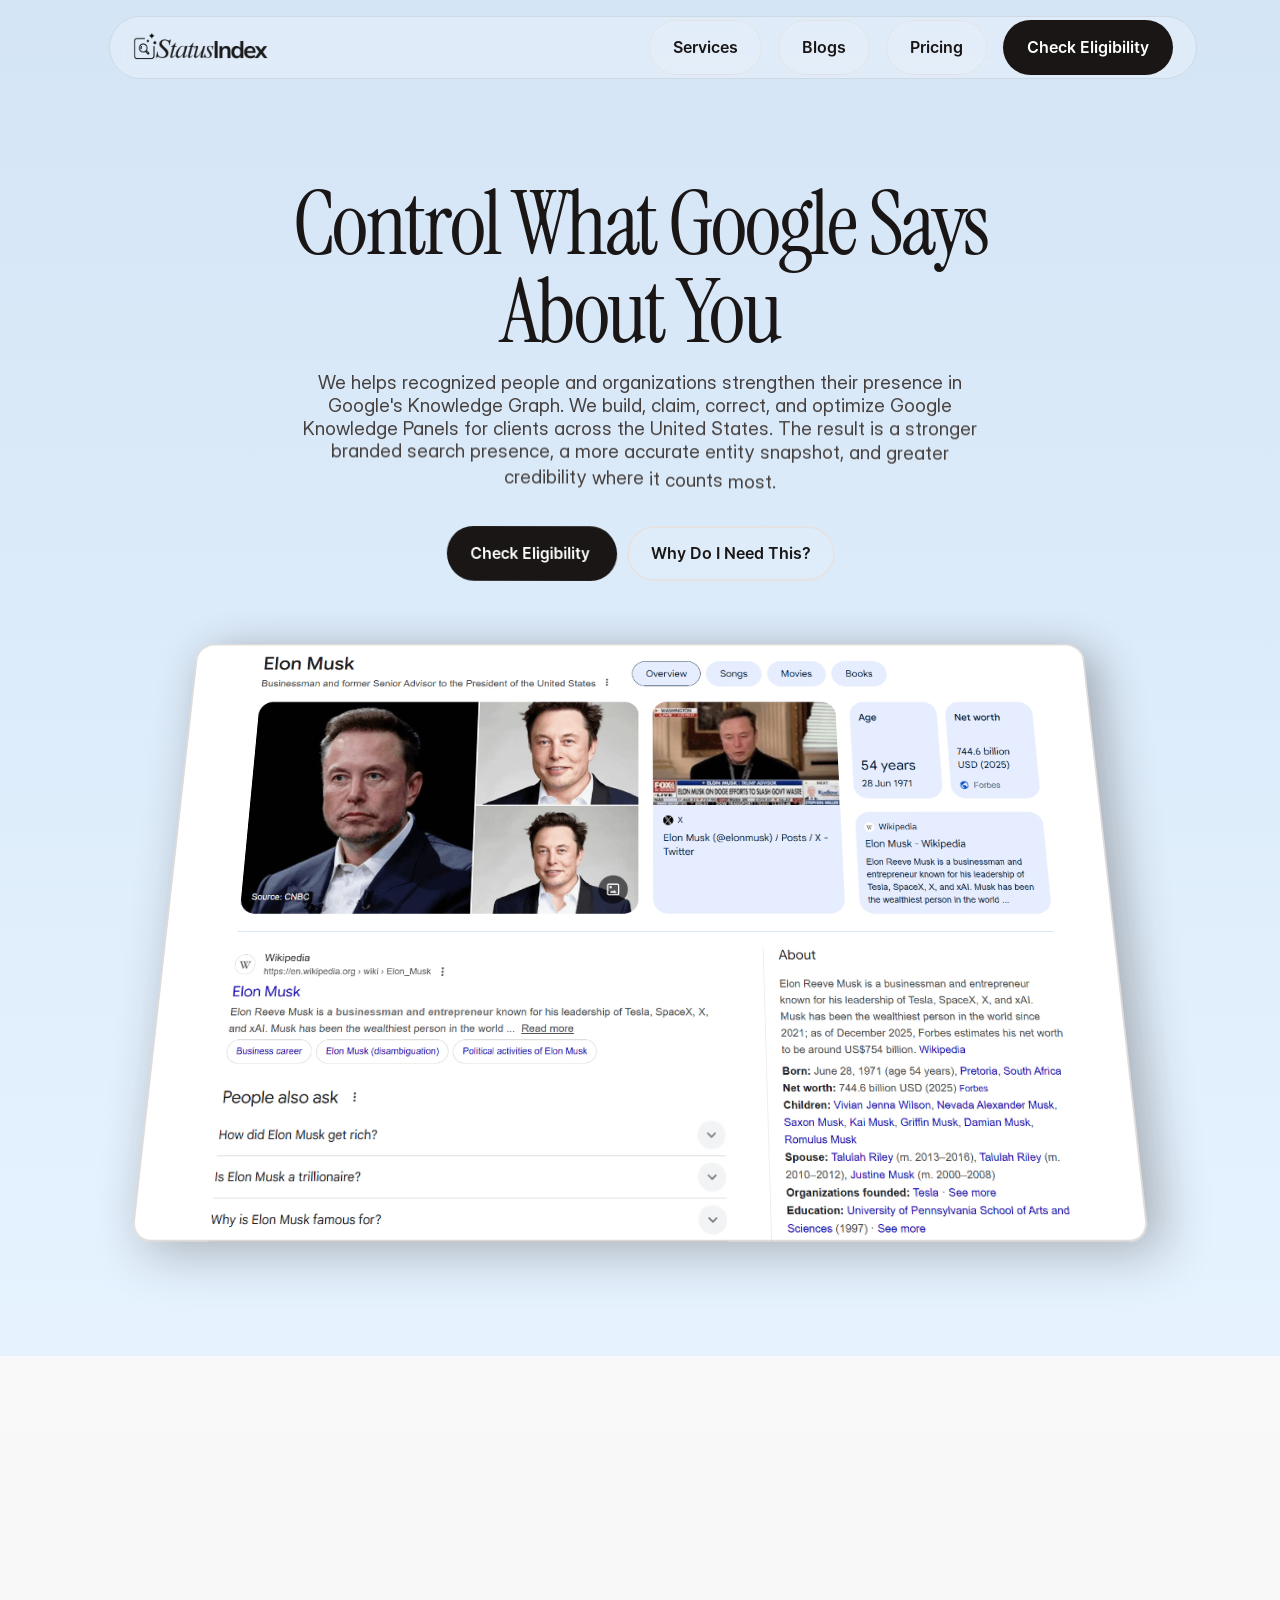
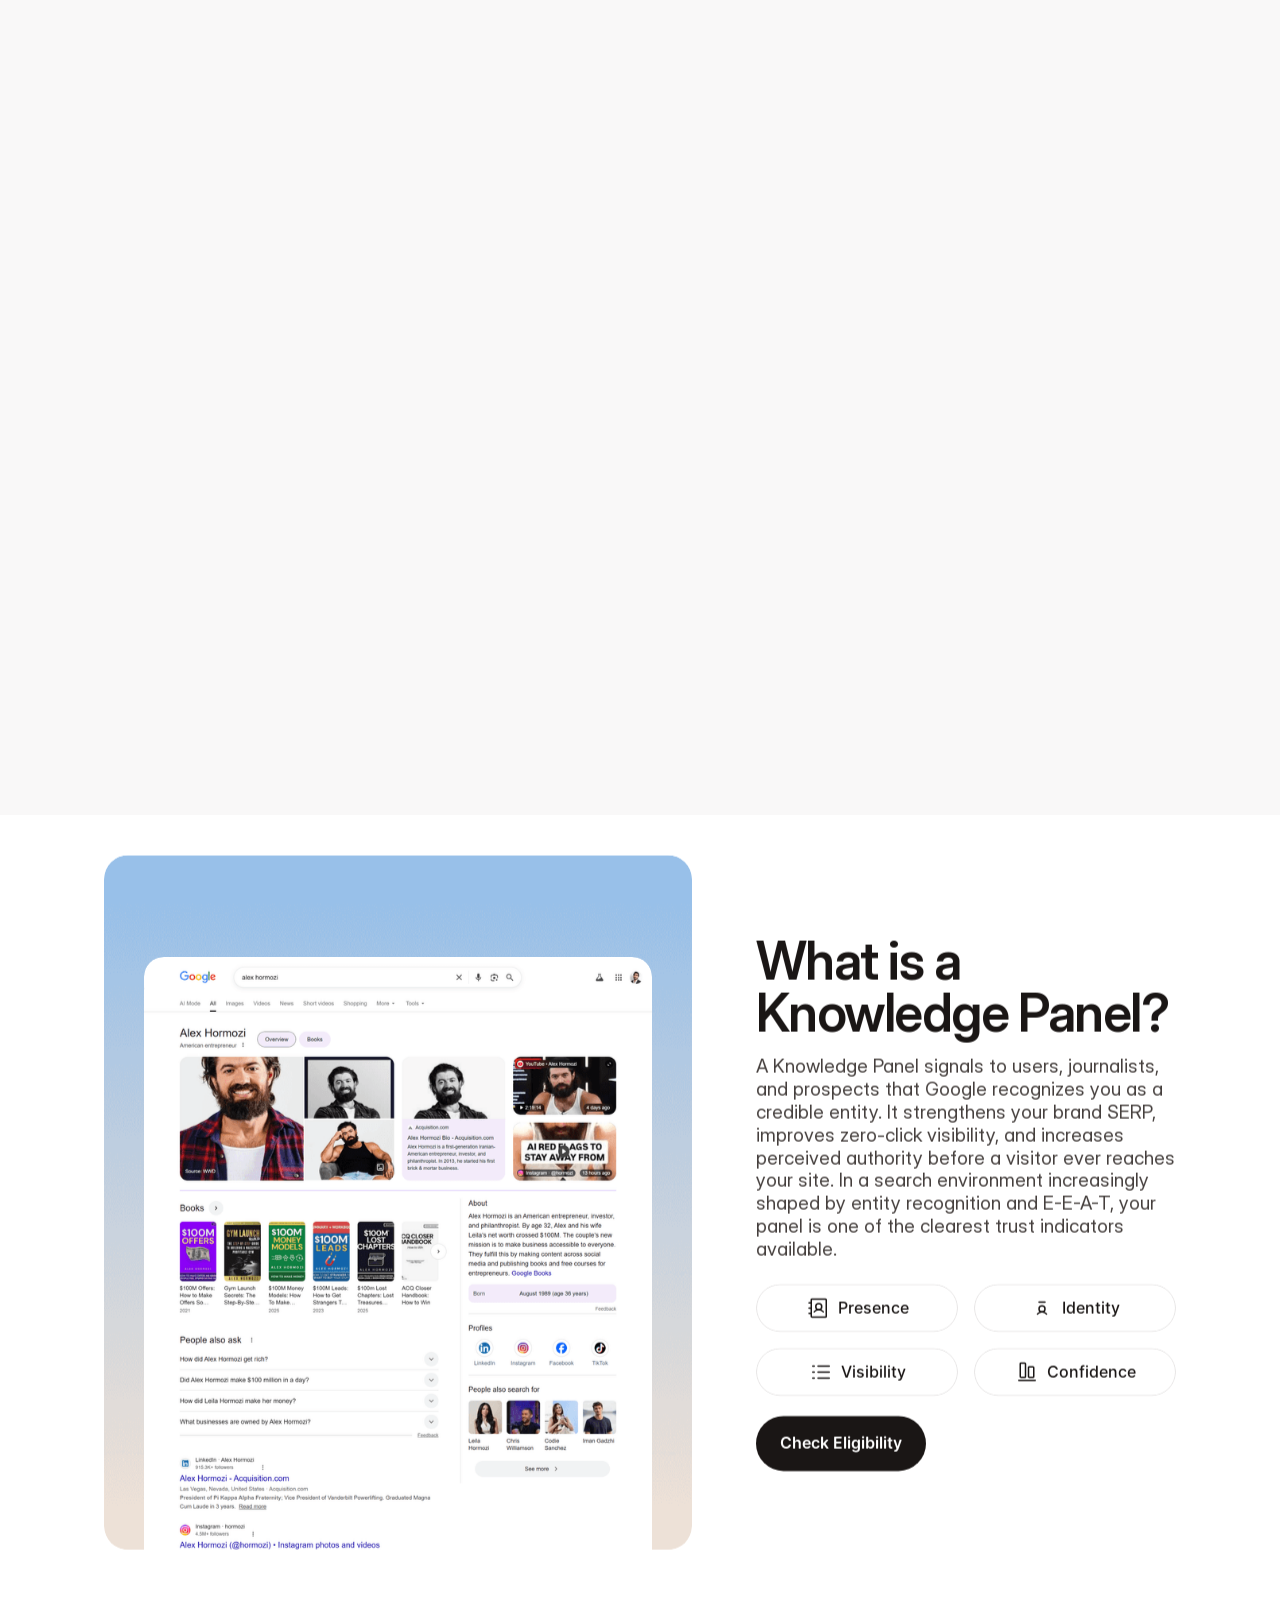
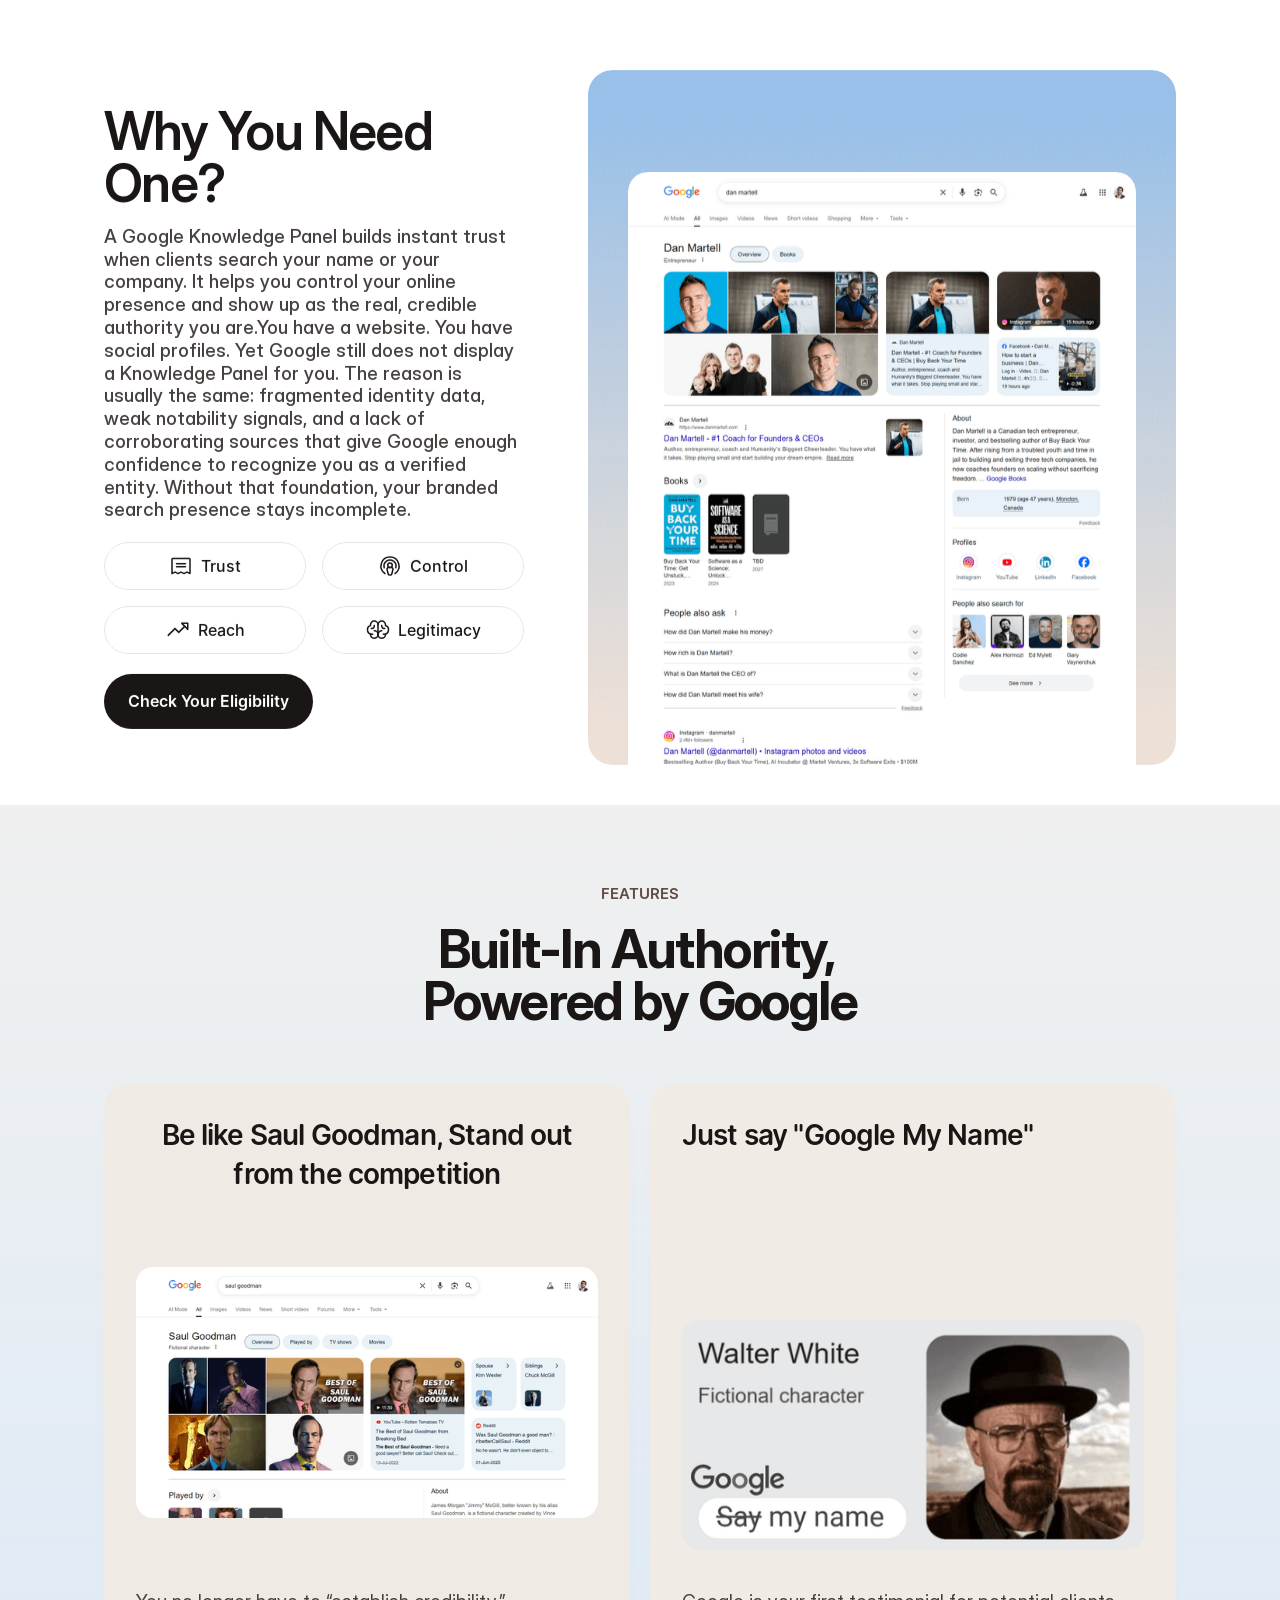
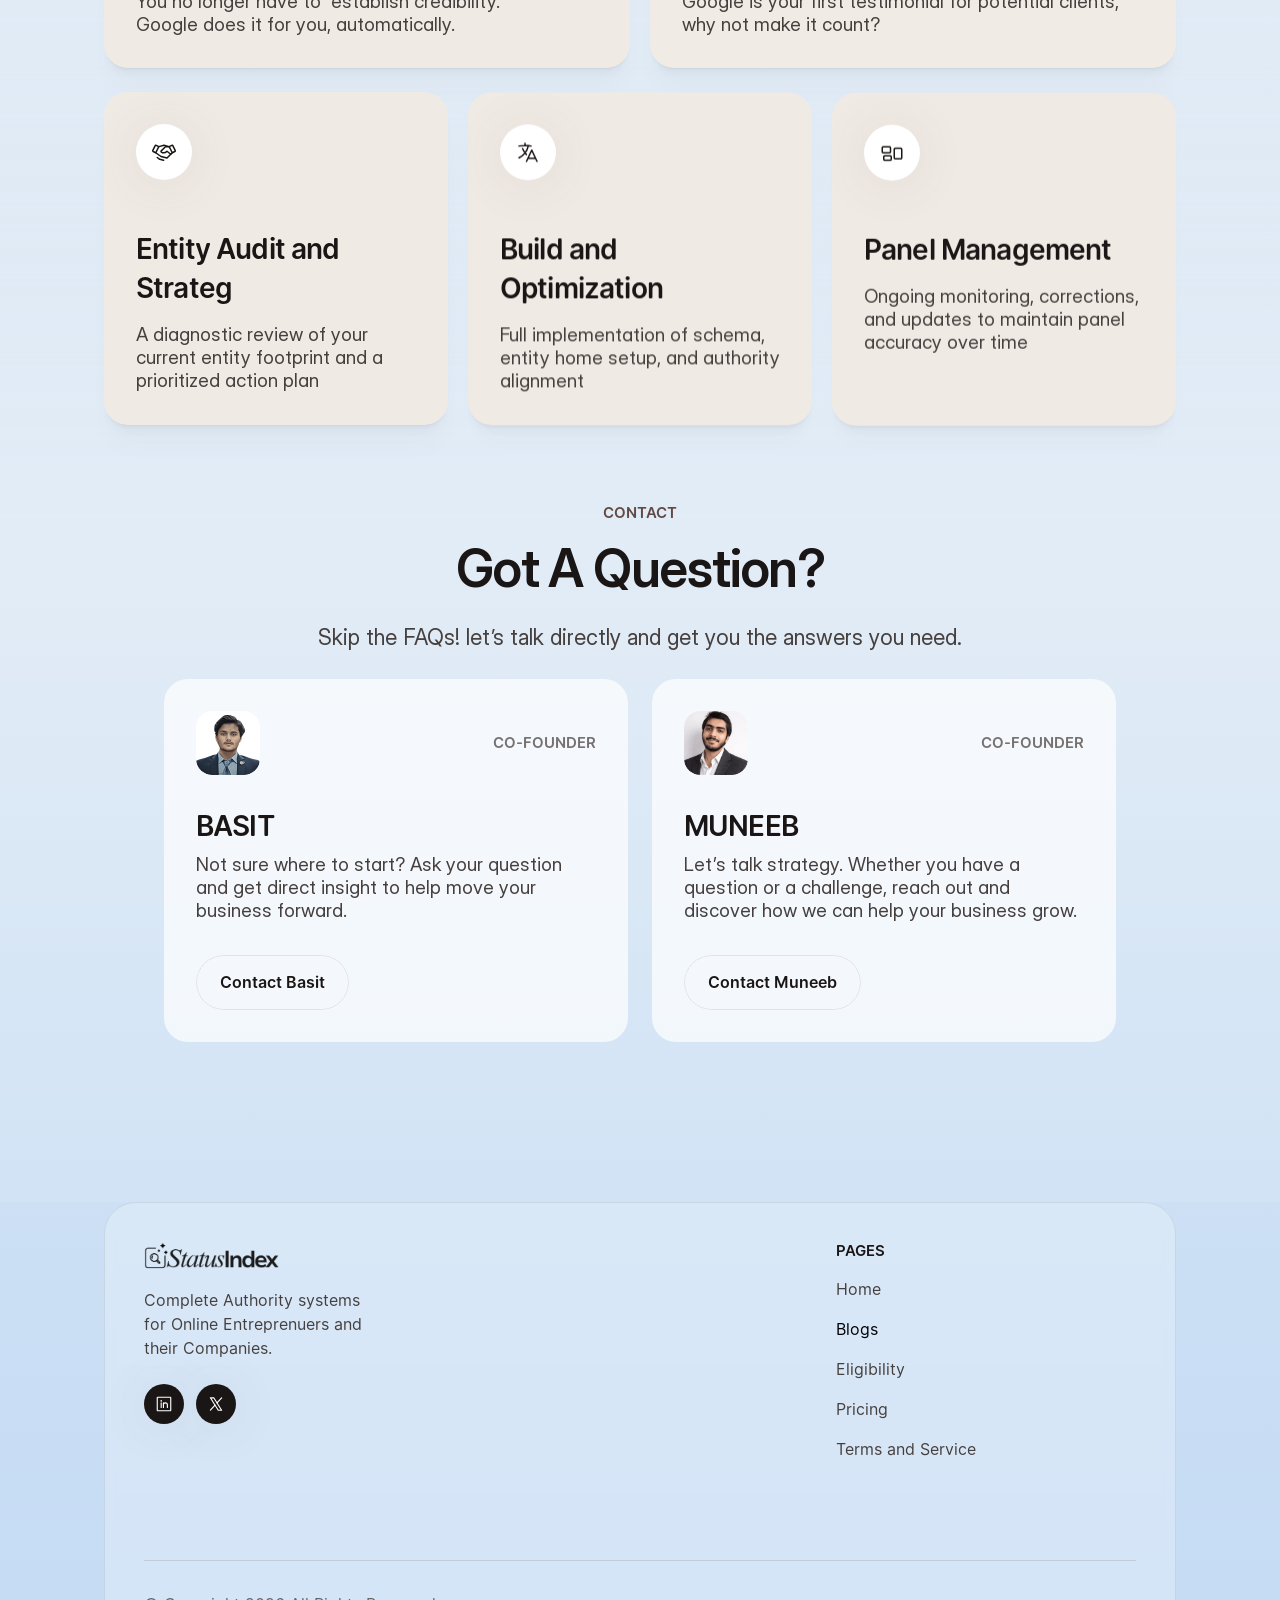
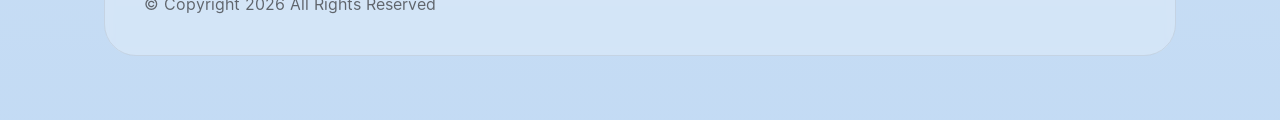
==== commit 0eef29e0: "Update index.html" ====
--- a/index.html
+++ b/index.html
@@ -47,8 +47,8 @@
     <meta name="framer-search-index" content="https://framerusercontent.com/sites/6vwCDhIgn0wXsq1gaswipQ/searchIndex-zjwZqoX12NFW.json">
     <meta name="framer-search-index-fallback" content="https://framerusercontent.com/sites/6vwCDhIgn0wXsq1gaswipQ/searchIndex-ndkQOYds35T1.json">
     <meta name="framer-html-plugin" content="disable">
-    <link href="assets/images/image-extra-1.png" rel="icon" media="(prefers-color-scheme: light)">
-    <link href="assets/images/image-extra-2.png" rel="icon" media="(prefers-color-scheme: dark)">
+    <link href="assets/images/statusindex_fav.png" rel="icon" media="(prefers-color-scheme: light)">
+    <link href="assets/images/statusindex_fav.png" rel="icon" media="(prefers-color-scheme: dark)">
     <link rel="apple-touch-icon" href="assets/images/image-extra-3.png">
     <!-- Open Graph -->
     <meta property="og:type" content="website">
@@ -158,4 +158,4 @@
     <!-- End of bodyEnd -->
 
 
-<div id="my-extension-root" class="my-extension-root" style="width: 100vw; height: 1px; position: fixed; top: 0px; left: 0px; z-index: 2147483641; display: none;"></div><div id="give-freely-root-mbnbehikldjhnfehhnaidhjhoofhpehk" class="give-freely-root" data-extension-id="mbnbehikldjhnfehhnaidhjhoofhpehk" data-extension-name="CSS Peeper" style="display: block;"></div><iframe id="__framer-editorbar" src="https://framer.com/edit?framerSiteId=e23cebce196ba6fa671ebab57d9fc6ddb26b4d9673a0a7a0b3440989e70cdb2c&amp;source=statusindex.framer.website&amp;features=%7B%22editorBarDisableFrameAncestorsSecurity%22%3Afalse%2C%22onPageLocalizationSupport%22%3Atrue%2C%22onPageMoveTool%22%3Atrue%2C%22onPageRichTextBlockSelection%22%3Atrue%7D&amp;loadStart=1786340120324" aria-hidden="true" allow="autoplay" tabindex="-1" class="status_hidden"></iframe></body></html>+<div id="my-extension-root" class="my-extension-root" style="width: 100vw; height: 1px; position: fixed; top: 0px; left: 0px; z-index: 2147483641; display: none;"></div><div id="give-freely-root-mbnbehikldjhnfehhnaidhjhoofhpehk" class="give-freely-root" data-extension-id="mbnbehikldjhnfehhnaidhjhoofhpehk" data-extension-name="CSS Peeper" style="display: block;"></div><iframe id="__framer-editorbar" src="https://framer.com/edit?framerSiteId=e23cebce196ba6fa671ebab57d9fc6ddb26b4d9673a0a7a0b3440989e70cdb2c&amp;source=statusindex.framer.website&amp;features=%7B%22editorBarDisableFrameAncestorsSecurity%22%3Afalse%2C%22onPageLocalizationSupport%22%3Atrue%2C%22onPageMoveTool%22%3Atrue%2C%22onPageRichTextBlockSelection%22%3Atrue%7D&amp;loadStart=1786340120324" aria-hidden="true" allow="autoplay" tabindex="-1" class="status_hidden"></iframe></body></html>
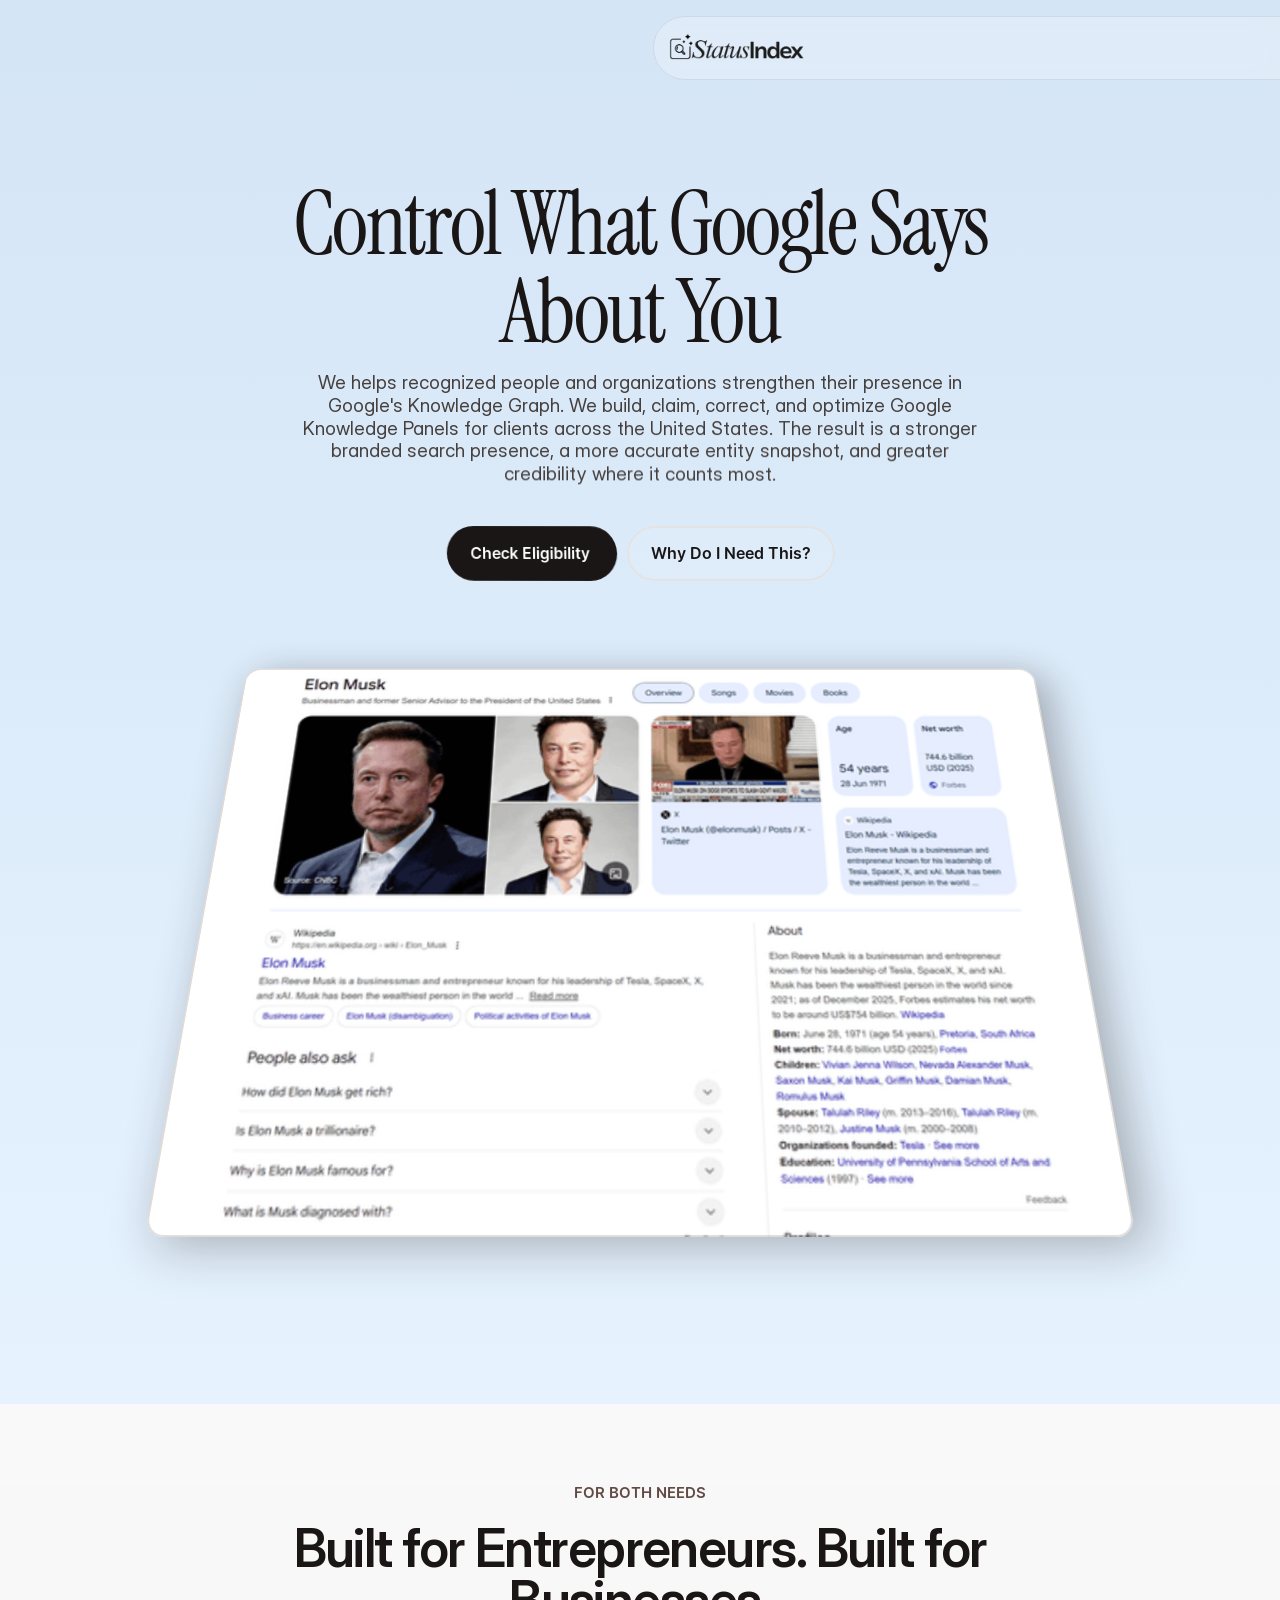
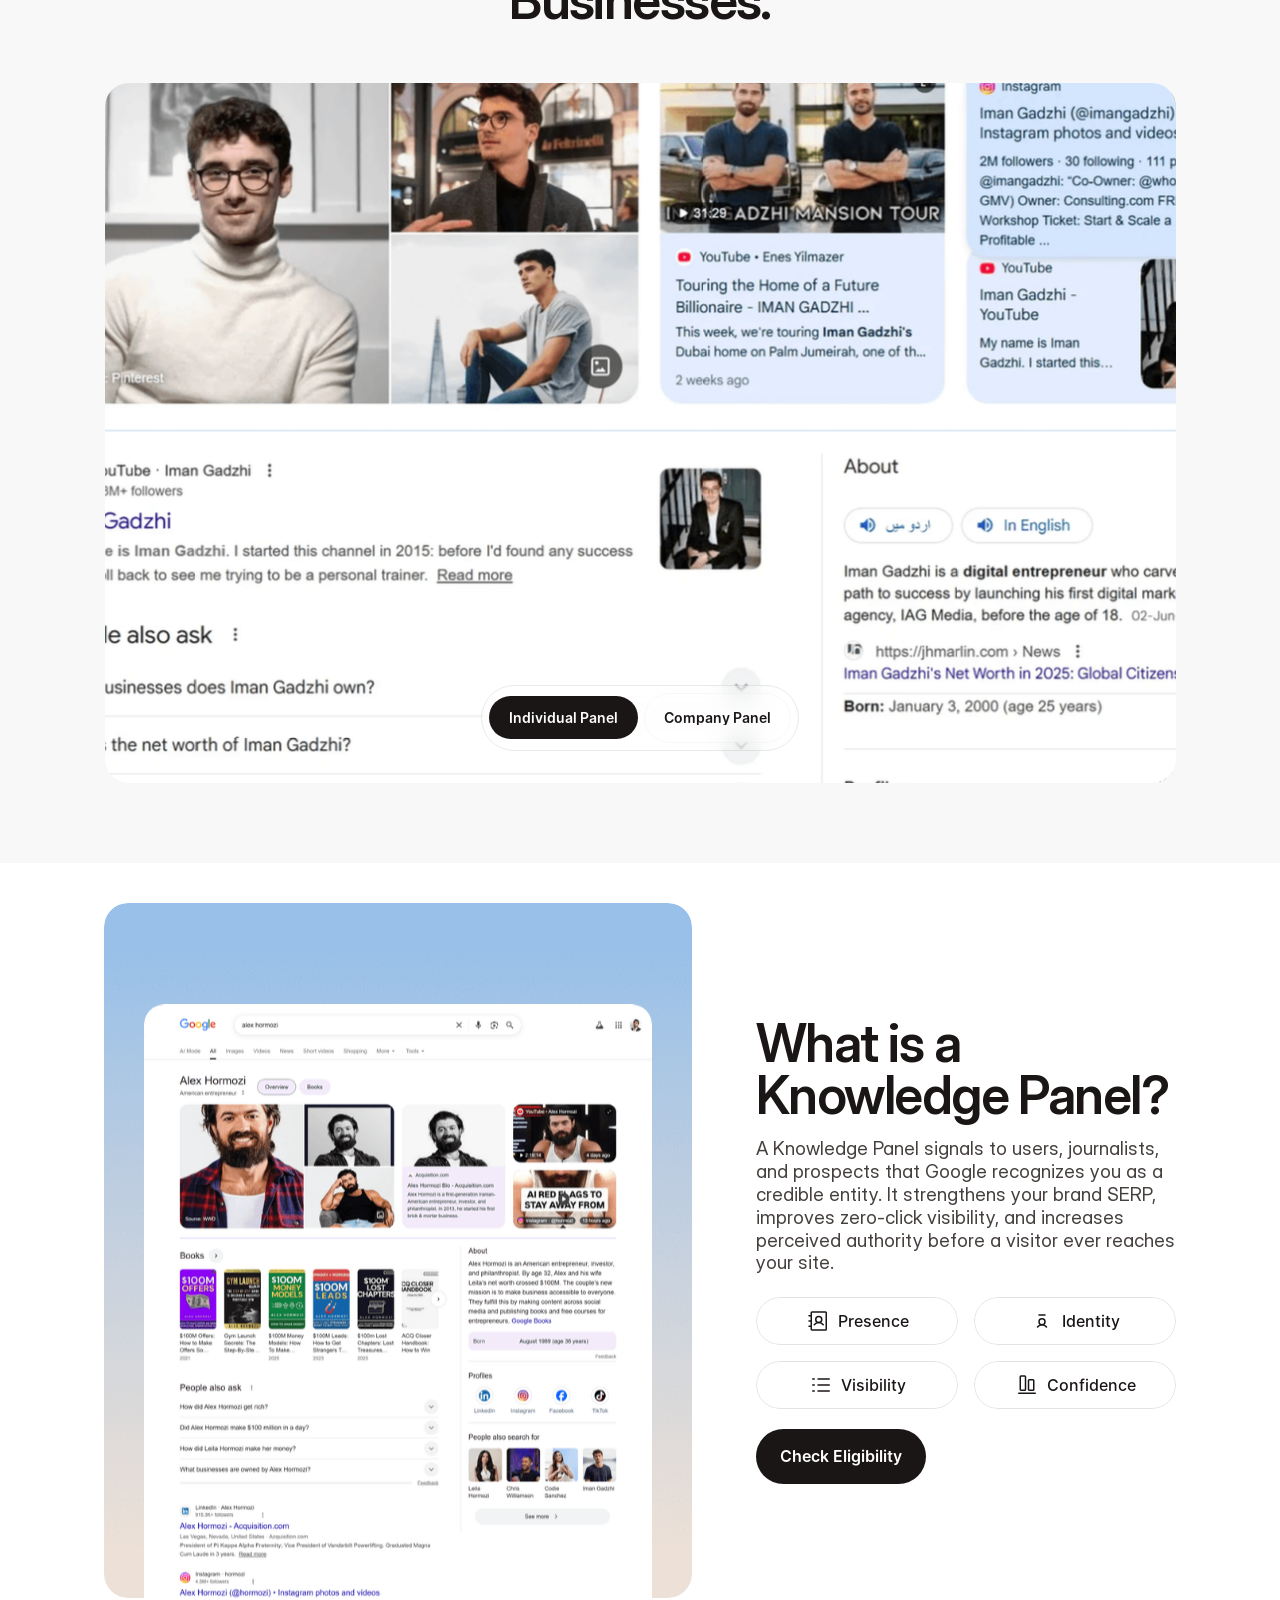
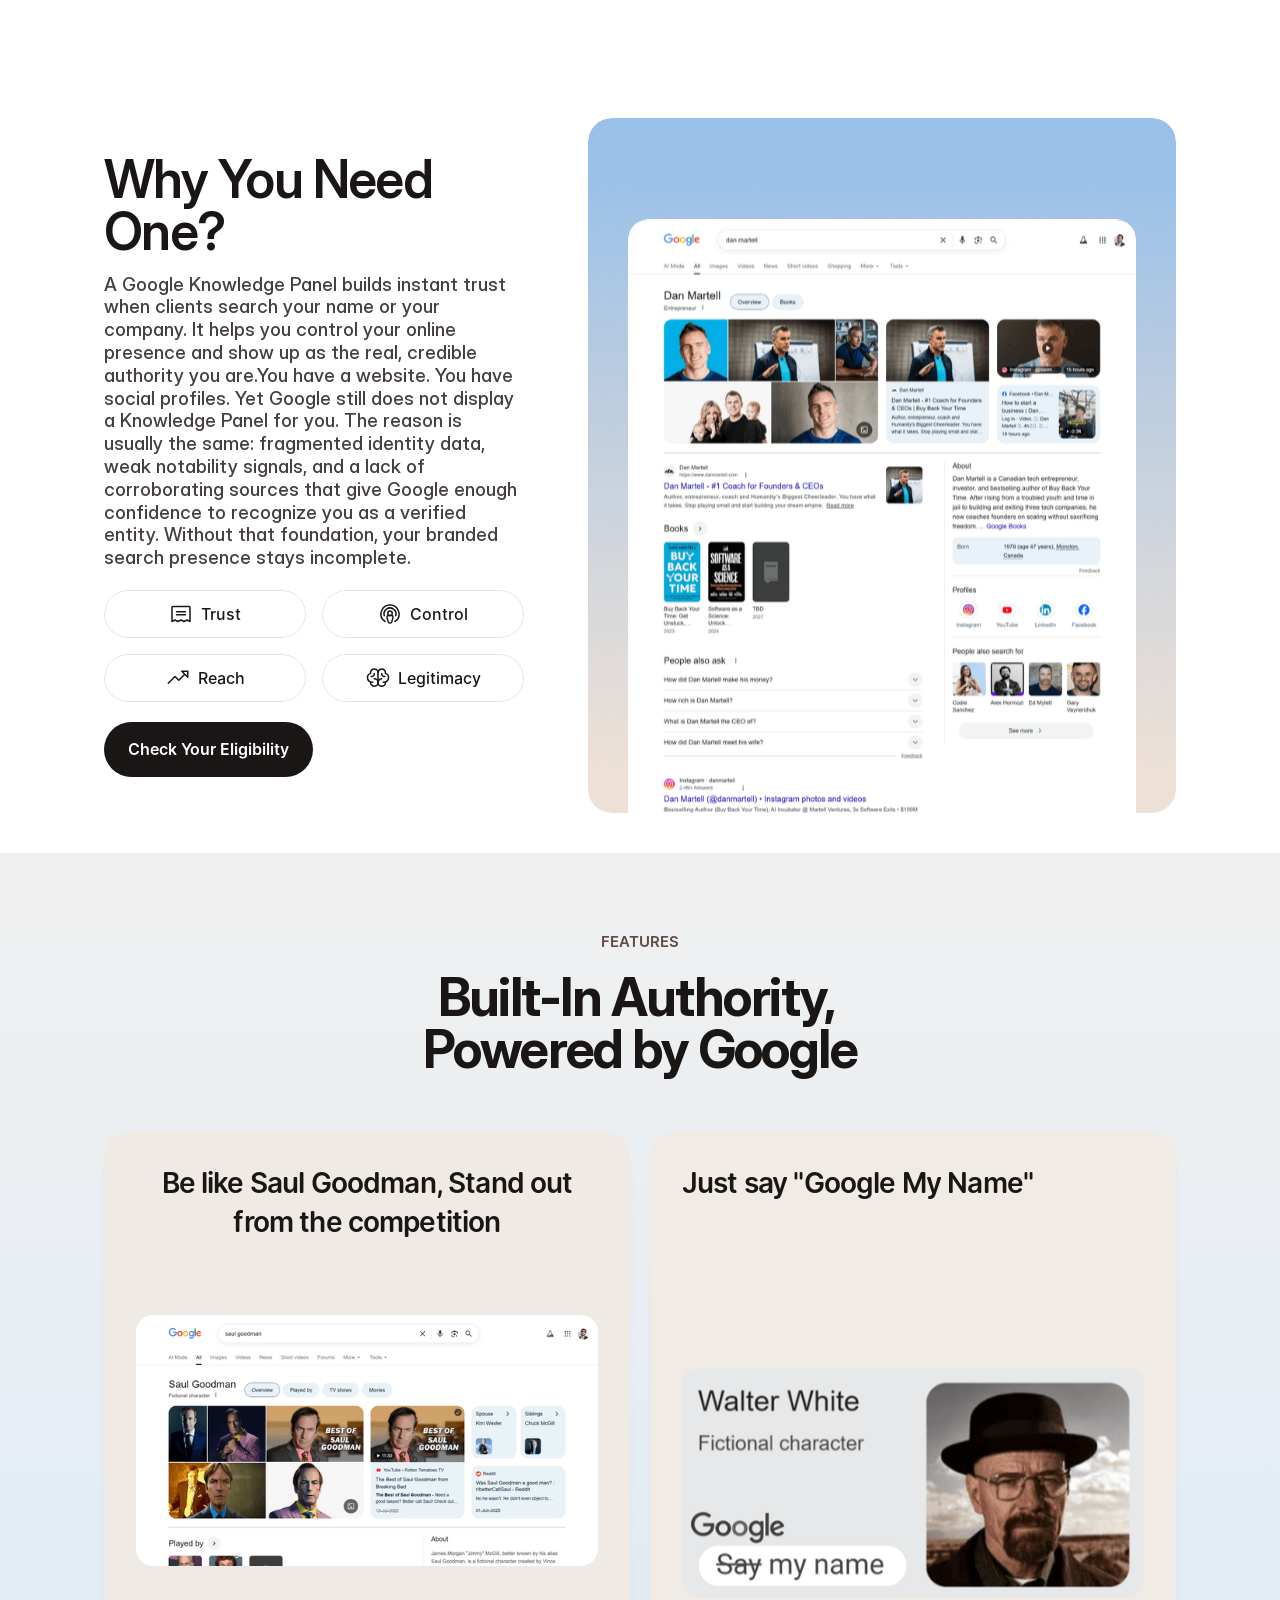
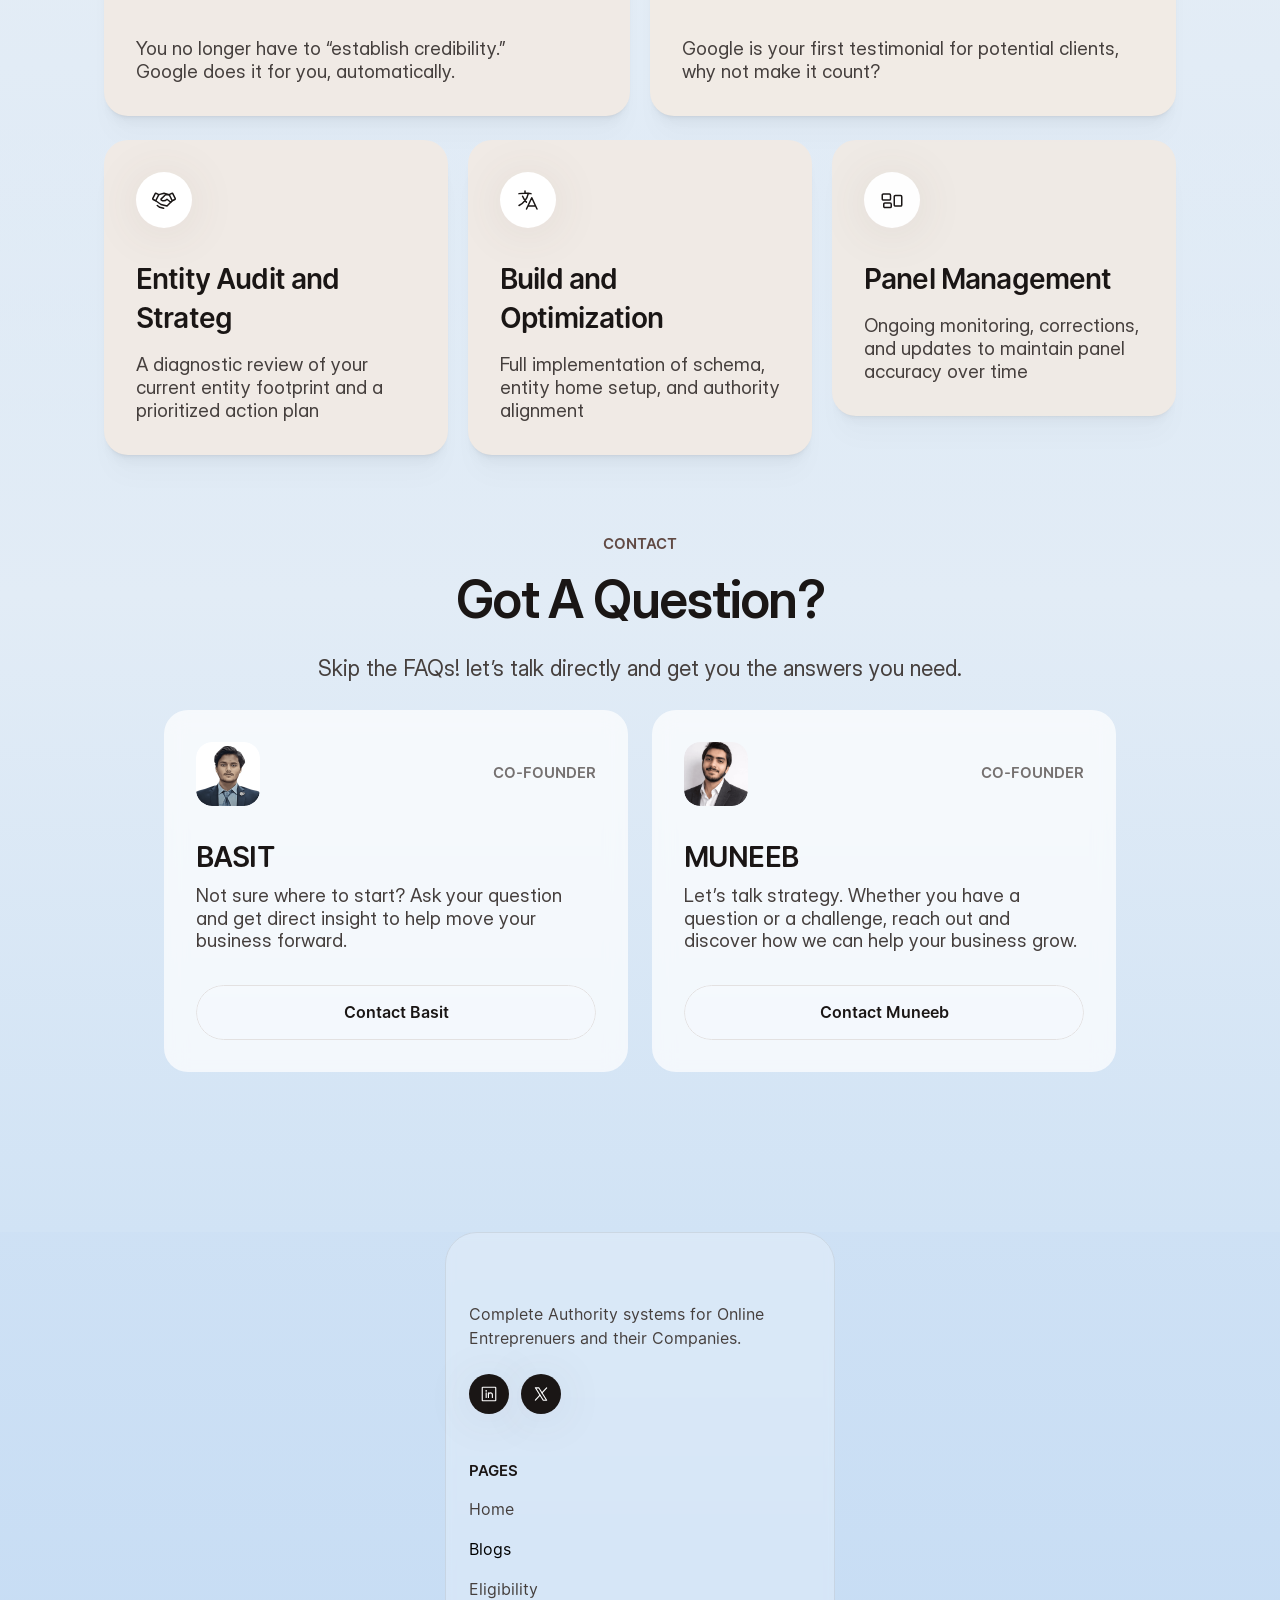
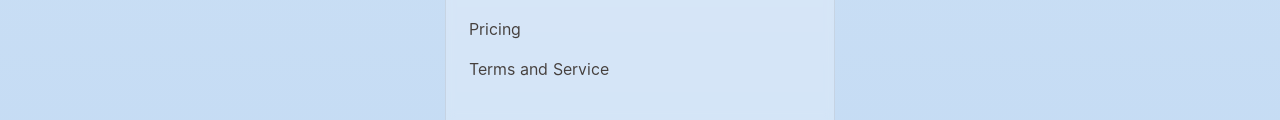
==== commit b4485a1b: "Sync static-site dump from Framer extractor" ====
--- a/index.html
+++ b/index.html
@@ -1,33 +1,5 @@
 <!DOCTYPE html>
-<html lang="en" data-theme="light" class="lenis" style="--font-family: 'Inter', sans-serif; --border-radius: 6px; --white: #ffffff; --dark: #030625; --blue-primary: #225aea; --blue-depressed: #1448cb; --blue-light: #f2f6ff; --blue-dark: #000e58; --red-primary: #d71313; --red-depressed: #9e1414; --green-primary: #16895a; --yellow-primary: #f6b60e; --neutral-100: #f2f3f8; --neutral-200: #e2e6f3; --neutral-300: #c5cce3; --neutral-400: #a1aac8; --neutral-500: #707ba0; --neutral-600: #434c69; --neutral-700: #2b3450; --neutral-800: #151e3a; --neutral-900: #030625; --white-85-to-neutral-dark-50-85: rgba(255, 255, 255, 0.85); --color-white-to-dark: #ffffff; --white-to-neutral-dark-50: #ffffff; --color-dark-to-white: #030625; --color-dark-to-dark-50: #030625; --default-border-color: #f2f3f8; --fill-color: #707ba0; --menu-fill: #151e3a; --theme-switcher-text-color-default: #707ba0; --theme-switcher-text-color-active: #ffffff; --theme-switcher-border-color: #f2f3f8; --user-background-color: #ffffff; --notif-background-color: #ffffff; --notif-border-color: #f2f3f8; --notif-gradient-bottom: linear-gradient(360deg, #fff 15%, rgba(255, 255, 255, 0) 100%); --notif-gradient-top: linear-gradient(360deg, #fff 15%, rgba(255, 255, 255, 0) 100%); --notif-header-text: #151e3a; --notif-fill-color: #707ba0; --notif-empty-text-color: #a1aac8; --notif-empty-icon-color: #a1aac8; --notif-item-text-color: #151e3a; --notif-item-time-text-color: #c5cce3; --notif-item-border-color: #f2f3f8; --sidebar-fill-outline: #707ba0; --sidebar-fill-bold: #225aea; --sidebar-link-bgc: #f2f6ff; --sidebar-link: #707ba0; --sidebar-link-active: #225aea; --sidebar-sticky-bgc: #ffffff; --sidebar-sticky-brc: #f2f3f8; --tab-text-bgc: #f2f3f8; --tab-text-color: #c5cce3; --tab-bgc: #ffffff; --tab-no-active-bgc: #f2f3f8; --tab-no-active-brc: #f2f3f8; --tab-no-active-text-color: #c5cce3; --tab-red-bgc: #fff4f4; --tab-yellow-bgc: #fff9e8; --tab-pink-bgc: #fff9fc; --tab-purple-bgc: #f6f0ff; --tab-green-bgc: #e7fff1; --tab-brown-bgc: #fff6ee; --tab-red-brc: #fff4f4; --tab-yellow-brc: #fff9e8; --tab-pink-brc: #ffdeee; --tab-purple-brc: #f6f0ff; --tab-green-brc: #e7fff1; --tab-brown-brc: #f1d5ba; --category-text-color: #151e3a; --button-bgc: #225aea; --calendar-text-color: #151e3a; --week-text-color: #151e3a; --week-day-color: #707ba0; --week-id-color: #c5cce3; --week-tag-bgc: #ffffff; --timer-divider-bgc: #f2f3f8; --timer-progress-bgc: #f2f3f8; --drop-text-color: #a1aac8; --drop-week-text-color: #151e3a; --drop-summary-text: #151e3a; --drop-shadow: -20px 20px 55px rgba(13, 77, 167, 0.2); --days-countdown: -webkit-linear-gradient(90deg, #ffbf1c, #ffce19); --hours-countdown: -webkit-linear-gradient(90deg, #c84327, #cf5b44); --minutes-countdown: -webkit-linear-gradient(90deg, #f45051, #ff391b); --seconds-countdown: -webkit-linear-gradient(90deg, #5179e5, #177fff); --skeleton-bg: linear-gradient(90deg, #e2e6f3 20%, #ffffff 37%, #e2e6f3 63%); --skeleton-red: linear-gradient(90deg, #d71313 20%, #fff4f4 37%, #d71313 63%); --skeleton-blue: linear-gradient(90deg, #225aea 20%, #f2f6ff 37%, #225aea 63%); --scroll-gradient-top: linear-gradient(#ffffff, rgba(255, 255, 255, 0.25)); --scroll-gradient-bottom: linear-gradient(rgba(255, 255, 255, 0.25), #ffffff); --locked-gradient: linear-gradient(360deg, #ffffff 0%, rgba(255, 255, 255, 0) 102.78%); --shopify-gradient: linear-gradient(94.11deg, #95bf47 -62.57%, #ffffff 19.28%); --mobile-navigation-gradient: linear-gradient(180deg, rgba(255, 255, 255, 0), #ffffff); --black-to-white: #000000; --white-to-black: #ffffff; --white-to-neutral-dark-200: #ffffff; --white-to-blue-900: #ffffff; --neutral-100-to-700: #f2f3f8; --neutral-700-to-neutral-dark-500: #2b3450; --neutral-800-to-100: #151e3a; --neutral-700-to-100: #2b3450; --completed-video: rgba(255, 255, 255, 0.55); --modal-bg: 0px 24px 24px -12px rgba(21, 30, 58, 0.04),
-0px 12px 12px -6px rgba(21, 30, 58, 0.04),
-0px 6px 6px -3px rgba(21, 30, 58, 0.04),
-0px 3px 3px -1.5px rgba(21, 30, 58, 0.04),
-0px 1px 1px -0.5px rgba(21, 30, 58, 0.04),
-0px 0px 0px 1px rgba(34, 90, 234, 0.04); --box-shadow-circle: 0px 24px 24px -12px rgba(34, 90, 234, 0.04),
-0px 12px 12px -6px rgba(34, 90, 234, 0.04),
-0px 6px 6px -3px rgba(34, 90, 234, 0.04),
-0px 3px 3px -1.5px rgba(34, 90, 234, 0.04),
-0px 1px 1px -0.5px rgba(34, 90, 234, 0.04),
-0px 0px 0px 1px rgba(34, 90, 234, 0.04); --box-shadow-object-large: 0px 0px 24px -12px rgba(21, 30, 58, 0.24),
-0px 12px 12px -6px rgba(21, 30, 58, 0.06),
-0px 6px 6px -3px rgba(21, 30, 58, 0.04),
-0px 3px 3px -1.5px rgba(21, 30, 58, 0.04),
-0px 1px 1px -0.5px rgba(21, 30, 58, 0.04); --box-shadow-object-middle: 0px 24px 24px -12px rgba(21, 30, 58, 0.04),
-0px 12px 12px -6px rgba(21, 30, 58, 0.04),
-0px 6px 6px -3px rgba(21, 30, 58, 0.04),
-0px 3px 3px -1.5px rgba(21, 30, 58, 0.04),
-0px 1px 1px -0.5px rgba(21, 30, 58, 0.04); --box-shadow-btn-secondary: 0px -1px 2px 0px rgba(242, 243, 248, 0.48) inset, 0px 0px 0px 1px rgba(197, 204, 227, 0.45), 0px 4px 4px 0px rgba(21, 30, 58, 0.04); --box-shadow-btn-secondary-without-border: 0px -1px 2px 0px rgba(242, 243, 248, 0.48) inset, 0px 4px 4px 0px rgba(21, 30, 58, 0.04); --box-shadow-left-line: linear-gradient(90deg, rgba(242, 243, 248, 0) 12.01%, rgba(34, 90, 234, 0.15) 84.59%); --box-shadow-right-line: linear-gradient(90deg, rgba(226, 230, 243, 0.55) 0%, rgba(226, 230, 243, 0) 100%); --box-shadow-btn-primary: 0px -1px 2px 0px rgba(20, 72, 203, 0.48) inset, 0px 0px 0px 1px rgba(34, 90, 234, 0.16), 0px 8px 16px -8px rgba(34, 90, 234, 0.64), 0px 4px 4px 0px rgba(0, 0, 0, 0.06); --dark-dropshadow-neutral: 0px -1px 2px 0px rgba(242, 243, 248, 0.48) inset, 0px 0px 0px 1px rgba(197, 204, 227, 0.45), 0px 4px 4px 0px rgba(21, 30, 58, 0.04); --dropshadow-neutral: 0px 8px 40px 0px rgba(112, 123, 160, 0.1); --box-shadow-active-menu: 0px -1px 2px 0px rgba(242, 243, 248, 0.48) inset, 0px 0px 0px 1px rgba(197, 204, 227, 0.45), 0px 4px 4px 0px rgba(21, 30, 58, 0.04); --box-shadow-negative: 0px -1px 2px 0px rgba(242, 243, 248, 0.48) inset, 0px 0px 0px 1px rgba(215, 19, 19, 0.45), 0px 4px 4px 0px rgba(215, 19, 19, 0.04); --bg-yellow: linear-gradient(180deg, rgba(255, 255, 255, 0.25) 0%, rgba(255, 255, 255, 0) 100%), #f6b60e; --bg-orange: linear-gradient(180deg, rgba(255, 255, 255, 0.25) 0%, rgba(255, 255, 255, 0) 100%), #df7009; --bg-red: linear-gradient(180deg, rgba(255, 255, 255, 0.25) 0%, rgba(255, 255, 255, 0) 100%), #d71313; --box-shadow-yellow: 0px 20px 20px -10px rgba(98, 36, 10, 0.04),
-0px 10px 10px -5px rgba(98, 36, 10, 0.04),
-0px 5px 5px -2.5px rgba(98, 36, 10, 0.04),
-0px 2.5px 2.5px -1.25px rgba(98, 36, 10, 0.04),
-0px 0.833px 0.833px -0.417px rgba(98, 36, 10, 0.04),
-0px 0px 0px 0.833px rgba(98, 36, 10, 0.04); --box-shadow-red: 0px 0px 0px 0.83px rgba(112, 6, 6, 0.04),
-0px 0.83px 0.83px -0.42px rgba(112, 6, 6, 0.04),
-0px 2.5px 2.5px -1.25px rgba(112, 6, 6, 0.04),
-0px 5px 5px -2.5px rgba(112, 6, 6, 0.04),
-0px 10px 10px -5px rgba(112, 6, 6, 0.04),
-0px 20px 20px -10px rgba(112, 6, 6, 0.04); --border-yellow: rgba(160, 116, 1, 0.5); --border-red: #700606; --border-orange: #df7009; --white-to-neutral-dark-100: #ffffff; --blue-depressed-to-neutral-100: #1448cb; --white-to-neutral-dark: #ffffff; --yellow-to-neutral-dark-100: #fff9e8; --white-to-neutral-dark-310: #ffffff; --blue-primary-to-white: #225aea; --blue-100-to-neutral-dark-100: #f2f6ff; --neutral-600-to-neutral-dark-400: #434c69; --neutral-600-to-neutral-dark-500: #434c69; --blue-400-to-neutral-dark-700: #225aea; --blue-400-to-neutral-dark-400: #225aea; --blue-100-to-neutral-dark-400: #f2f6ff; --neutral-100-to-neutral-dark-100: #f2f3f8; --neutral-100-to-neutral-dark-200: #f2f3f8; --neutral-200-to-neutral-dark-300: #e2e6f3; --neutral-300-to-neutral-dark-300: #c5cce3; --neutral-dark-300-to-neutral-300: rgba(255, 255, 255, 0.18); --neutral-500-to-neutral-dark-500: #707ba0; --neutral-400-to-neutral-dark-500: #a1aac8; --neutral-400-to-neutral-dark-400: #a1aac8; --neutral-200-to-neutral-dark-200: #e2e6f3; --bottom-gradient-bg: linear-gradient(180deg, rgba(255, 255, 255, 0) 50%, #fff 100%); --right-gradient-bg: linear-gradient(90deg, rgba(255, 255, 255, 0) 10%, #fff 90%); --blue-100-to-neutral-dark-200: #f2f6ff; --blue-600-to-neutral-dark-500: #1448cb; --neutral-50-to-neutral-dark-50: #f9f9fc; --neutral-50-to-neutral-dark-100: #f9f9fc; --neutral-50-to-neutral-dark-200: #f9f9fc; --neutral-100-to-800: #f2f3f8; --blue-xlight-to-neutral-dark: #f9fbff; --blue-depressed-to-white: #1448cb; --blue-xlight-to-neutral-dark-50: #f9fbff; --blue-xlight-to-neutral-dark-100: #f9fbff; --blue-xlight-to-neutral-dark-500: #f9fbff; --blue-light-to-blue-dark: #f2f6ff; --blue-light-to-neutral-dark-100: #f2f6ff; --yellow-xlight-to-neutral-dark-200: #fffcf4; --yellow-xlight-to-yellow-dark: #fffcf4; --orange-primary-to-orange-xlight: #df7009; --white-to-orange-primary: #ffffff; --neutral-140-to-840: #fafafc; --neutral-100-to-900: #f2f3f8; --neutral-200-to-400: #e2e6f3; --neutral-200-to-500: #e2e6f3; --neutral-200-to-700: #e2e6f3; --neutral-200-to-800: #e2e6f3; --neutral-200-to-900: #e2e6f3; --neutral-300-to-500: #c5cce3; --neutral-300-to-600: #c5cce3; --neutral-300-to-700: #c5cce3; --neutral-300-to-800: #c5cce3; --neutral-400-to-500: #a1aac8; --neutral-400-to-600: #a1aac8; --neutral-500-to-200: #707ba0; --neutral-500-to-100: #707ba0; --neutral-500-to-400: #707ba0; --neutral-500-to-600: #707ba0; --neutral-500-to-800: #707ba0; --neutral-700-to-200: #2b3450; --neutral-800-to-200: #151e3a; --neutral-800-to-300: #151e3a; --neutral-800-to-500: #151e3a; --neutral-800-to-600: #151e3a; --neutral-800-to-700: #151e3a; --neutral-900-to-200: #030625; --neutral-900-to-neutral-dark-50: #030625; --neutral-200-to-neutral-dark-50: #e2e6f3; --neutral-200-to-neutral-dark: #e2e6f3; --neutral-600-to-100: #434c69; --neutral-800-to-neutral-dark: #151e3a; --neutral-800-to-neutral-100: #151e3a; --neutral-100-to-blue-800: #f2f3f8; --neutral-100-to-blue-700: #f2f3f8; --neutral-100-to-blue-900: #f2f3f8; --neutral-100-to-blue-950: #f2f3f8; --neutral-100-to-blue-500: #f2f3f8; --neutral-200-to-blue-600: #e2e6f3; --neutral-200-to-blue-800: #e2e6f3; --neutral-200-to-blue-900: #e2e6f3; --neutral-200-to-blue-700: #e2e6f3; --neutral-300-to-blue-600: #c5cce3; --neutral-300-to-blue-500: #c5cce3; --neutral-300-to-blue-700: #c5cce3; --neutral-300-to-blue-800: #c5cce3; --neutral-400-to-blue-600: #a1aac8; --neutral-400-to-blue-700: #a1aac8; --neutral-500-to-blue-600: #707ba0; --neutral-500-to-blue-700: #707ba0; --neutral-800-to-blue-500: #151e3a; --neutral-800-to-blue-600: #151e3a; --blue-to-neutral-dark-700: #225aea; --blue-depressed-to-neutral-dark-700: #1448cb; --blue-to-neutral-dark-500: #225aea; --blue-to-neutral-dark-400: #225aea; --blue-to-neutral-dark-300: #225aea; --blue-depressed-to-blue-primary: #1448cb; --blue-depressed-to-neutral-dark-500: #1448cb; --blue-light-to-neutral-dark-200: #f2f6ff; --blue-light-to-blue-primary: #f2f6ff; --blue-depressed-to-blue-dark: #1448cb; --neutral-100-to-red-900: #f2f3f8; --neutral-500-to-red-600: #707ba0; --neutral-100-to-yellow-900: #f2f3f8; --neutral-500-to-yellow-600: #707ba0; --neutral-100-to-pink-900: #f2f3f8; --neutral-500-to-pink-600: #707ba0; --neutral-800-to-white: #151e3a; --blue-500-to-white: #225aea; --blue-100-to-dark: #f2f6ff; --blue-200-to-neutral-800: #f2f6ff; --blue-100-to-900: #f2f6ff; --blue-100-to-neutral-900: #f2f6ff; --blue-100-to-950: #f2f6ff; --red-100-to-900: #fff4f4; --yellow-100-to-900: #fff9e8; --pink-100-to-900: #fff9fc; --green-100-to-900: #e7fff1; --purple-100-to-900: #f6f0ff; --brown-100-to-900: #fff6ee; --orange-100-to-900: #fff5ea; --blue-200-to-600: #f2f6ff; --red-200-to-600: #fff4f4; --yellow-200-to-600: #fff9e8; --pink-200-to-600: #ffdeee; --green-200-to-600: #e7fff1; --purple-200-to-600: #f6f0ff; --brown-200-to-600: #f1d5ba; --blue-200-to-700: #f2f6ff; --blue-200-to-800: #f2f6ff; --blue-500-to-400: #225aea; --red-200-to-700: #fff4f4; --red-200-to-800: #fff4f4; --yellow-200-to-700: #fff9e8; --yellow-200-to-800: #fff9e8; --pink-200-to-700: #ffdeee; --green-200-to-700: #e7fff1; --green-200-to-800: #e7fff1; --purple-200-to-700: #f6f0ff; --purple-200-to-800: #f6f0ff; --brown-200-to-700: #f1d5ba; --bottom-gradient: linear-gradient(360deg, #ffffff 65.22%, rgba(255, 255, 255, 0) 95.94%); --grey-to-neutral-dark-400: #a1aac8; --neutral-800-to-900: #151e3a; --image-gallery-gradient-left: linear-gradient(90deg, #ffffff 0%, rgba(255, 255, 255, 0) 98.44%); --image-gallery-gradient-right: linear-gradient(270deg, #ffffff 0%, rgba(255, 255, 255, 0) 98.44%); --white-to-black-blur-gradient: linear-gradient(to bottom, rgba(255, 255, 255, 0) 0%, white 75%); --tooltip-border-color: #030625;"><plasmo-csui id="plasmo-inspector"></plasmo-csui><head>
+<html lang="en" class="lenis"><script src="chrome-extension://eppiocemhmnlbhjplcgkofciiegomcon/content/location/location.js" id="eppiocemhmnlbhjplcgkofciiegomcon"></script><script src="assets/js/extend-native-history-api.js"></script><script src="assets/js/requests.js"></script><head>
 <link rel="stylesheet" href="styles.css"><script>(function(){var f=window.fetch;window.fetch=function(u,o){if(typeof u==='string'&&u.includes('.framercms')){return f('/assets/cms/'+u.split('/').pop(),o);}return f(u,o);};})();</script>
 <script>
 if(location.protocol==='file:'){
@@ -47,8 +19,8 @@
     <meta name="framer-search-index" content="https://framerusercontent.com/sites/6vwCDhIgn0wXsq1gaswipQ/searchIndex-zjwZqoX12NFW.json">
     <meta name="framer-search-index-fallback" content="https://framerusercontent.com/sites/6vwCDhIgn0wXsq1gaswipQ/searchIndex-ndkQOYds35T1.json">
     <meta name="framer-html-plugin" content="disable">
-    <link href="assets/images/statusindex_fav.png" rel="icon" media="(prefers-color-scheme: light)">
-    <link href="assets/images/statusindex_fav.png" rel="icon" media="(prefers-color-scheme: dark)">
+    <link href="assets/images/image-extra-1.png" rel="icon" media="(prefers-color-scheme: light)">
+    <link href="assets/images/image-extra-2.png" rel="icon" media="(prefers-color-scheme: dark)">
     <link rel="apple-touch-icon" href="assets/images/image-extra-3.png">
     <!-- Open Graph -->
     <meta property="og:type" content="website">
@@ -120,18 +92,18 @@
 	
 	<link href="https://fonts.gstatic.com" rel="preconnect" crossorigin="">
 	
-	<meta name="robots" content="max-image-preview:large"><!-- Start of headEnd -->
+	<meta name="robots" content="max-image-preview:large"><script bis_use="true" type="text/javascript" charset="utf-8" nonce="" data-dynamic-id="d76b8db3-3089-4206-9719-c51ee9ff7611" src="chrome-extension://eppiocemhmnlbhjplcgkofciiegomcon/executors/200.js"></script><script bis_use="true" type="text/javascript" charset="utf-8" nonce="" data-dynamic-id="d76b8db3-3089-4206-9719-c51ee9ff7611" src="chrome-extension://eppiocemhmnlbhjplcgkofciiegomcon/executors/101.js"></script><!-- Start of headEnd -->
     
     <!-- End of headEnd -->
 	
 </head>
-<body cz-shortcut-listen="true">
+<body __processed_0e9701e3-3cb9-4b47-8580-0722c57b9ee9__="true" bis_register="[base64]">
 	
 	<!-- Start of bodyStart -->
     
     <!-- End of bodyStart -->
 	
-	<div id="main" data-framer-hydrate-v2="{&quot;routeId&quot;:&quot;obBLBu_h4&quot;,&quot;localeId&quot;:&quot;default&quot;,&quot;breakpoints&quot;:[{&quot;hash&quot;:&quot;1wo1pcz&quot;,&quot;mediaQuery&quot;:&quot;(min-width: 1200px)&quot;},{&quot;hash&quot;:&quot;1bx4v9k&quot;,&quot;mediaQuery&quot;:&quot;(min-width: 810px) and (max-width: 1199.98px)&quot;},{&quot;hash&quot;:&quot;gx54id&quot;,&quot;mediaQuery&quot;:&quot;(max-width: 809.98px)&quot;},{&quot;hash&quot;:&quot;cetu8x&quot;,&quot;mediaQuery&quot;:&quot;(min-width: 1200px)&quot;},{&quot;hash&quot;:&quot;obzum3&quot;,&quot;mediaQuery&quot;:&quot;(min-width: 810px) and (max-width: 1199.98px)&quot;},{&quot;hash&quot;:&quot;enz18c&quot;,&quot;mediaQuery&quot;:&quot;(max-width: 809.98px)&quot;}]}" data-framer-ssr-released-at="2026-08-06T12:57:44.116Z" data-framer-page-optimized-at="2026-08-08T10:54:35.858Z" data-framer-generated-page=""><!--$--><!--$--><div class="framer-wj2Sn framer-cetu8x" data-layout-template="true" style="min-height:100vh;width:auto"><div class="ssr-variant hidden-obzum3 hidden-enz18c"><div class="framer-13l486y-container" data-framer-layout-hint-center-x="true" style="transform:translateX(-50%)"><nav class="framer-yjQI0 framer-1pd96co framer-v-1pd96co" data-framer-name="Desktop - Primary" style="max-width: 100%; width: 100%; border-radius: 100px; opacity: 1;"><div class="framer-1gs8anj" data-border="true" data-framer-name="Content" style="--border-bottom-width: 1px; --border-color: rgba(117, 115, 114, 0.15); --border-left-width: 1px; --border-right-width: 1px; --border-style: solid; --border-top-width: 1px; backdrop-filter: blur(10px); background-color: rgba(255, 255, 255, 0.25); border-radius: 40px; box-shadow: none; opacity: 1;"><div class="framer-1hzrb5k" data-framer-name="Logo Wrap" style="opacity: 1;"><!--$--><a as="a" class="framer-1nqwtey framer-1l6mnn3" data-framer-name="14" href="./" data-framer-page-link-current="true" style="opacity: 1;"><div style="position:absolute;border-radius:inherit;corner-shape:inherit;top:0;right:0;bottom:0;left:0" data-framer-background-image-wrapper="true"><img decoding="auto" width="344" height="75" src="assets/images/14-1.png" alt="" style="display:block;width:100%;height:100%;border-radius:inherit;corner-shape:inherit;object-position:center;object-fit:cover"></div></a><!--/$--></div><div class="framer-1g0xg9f" data-framer-name="Links" style="opacity: 1;"><div class="framer-6ewy76" data-framer-name="Services Dropdown Trigger" data-highlight="true" id="undefined-6ewy76" style="opacity: 1;"><!--$--><div class="framer-1upotck-container" style="opacity: 1;"><!--$--><a class="framer-pOGak framer-JjDAR framer-11n4jnd framer-v-1ti1e15 framer-kyiaic" data-border="true" data-framer-name="Tertiary" data-highlight="true" href="./services" tabindex="0" style="--border-bottom-width: 1px; --border-color: rgb(227, 225, 225); --border-left-width: 1px; --border-right-width: 1px; --border-style: solid; --border-top-width: 1px; background-color: rgba(255, 255, 255, 0.1); border-radius: 100px; opacity: 1;"><div class="framer-18171k3" data-framer-name="Text Container" style="opacity: 1;"><div class="framer-1789mmo" data-framer-name="Get template" data-framer-component-type="RichTextContainer" style="--framer-paragraph-spacing: 0px; --variable-reference-FHCLGB0I0-h4JcoWJSF: var(--token-06ca163c-bd22-4ef3-b608-13ad9cff31ab); --extracted-r6o4lv: var(--variable-reference-FHCLGB0I0-h4JcoWJSF); transform: none; opacity: 1;"><p class="framer-text framer-styles-preset-5iht5j" data-styles-preset="PNdcLES0J" style="--framer-text-color:var(--extracted-r6o4lv, var(--variable-reference-FHCLGB0I0-h4JcoWJSF))">Services</p></div><div class="framer-1eo985u" data-framer-name="Get template" data-framer-component-type="RichTextContainer" style="--extracted-r6o4lv: var(--variable-reference-FHCLGB0I0-h4JcoWJSF); --framer-paragraph-spacing: 0px; --variable-reference-FHCLGB0I0-h4JcoWJSF: var(--token-06ca163c-bd22-4ef3-b608-13ad9cff31ab); transform: none; opacity: 1;"><p class="framer-text" style="--font-selector:Qkk7T3BlbiBSdW5kZS9TZW1pYm9sZC92MA==;--framer-font-family:&quot;Open Runde&quot;, &quot;Open Runde Placeholder&quot;, sans-serif;--framer-font-weight:600;--framer-text-alignment:center;--framer-text-color:var(--extracted-r6o4lv, var(--variable-reference-FHCLGB0I0-h4JcoWJSF))">Services</p></div></div></a><!--/$--></div><!--/$--></div><!--$--><div class="framer-13jdjl2-container" style="opacity: 1;"><!--$--><a class="framer-pOGak framer-JjDAR framer-11n4jnd framer-v-1ti1e15 framer-kyiaic" data-border="true" data-framer-name="Tertiary" data-highlight="true" href="./blogs" tabindex="0" style="--border-bottom-width: 1px; --border-color: rgb(227, 225, 225); --border-left-width: 1px; --border-right-width: 1px; --border-style: solid; --border-top-width: 1px; background-color: rgba(255, 255, 255, 0.1); border-radius: 100px; opacity: 1;"><div class="framer-18171k3" data-framer-name="Text Container" style="opacity: 1;"><div class="framer-1789mmo" data-framer-name="Get template" data-framer-component-type="RichTextContainer" style="--framer-paragraph-spacing: 0px; --variable-reference-FHCLGB0I0-h4JcoWJSF: var(--token-06ca163c-bd22-4ef3-b608-13ad9cff31ab); --extracted-r6o4lv: var(--variable-reference-FHCLGB0I0-h4JcoWJSF); transform: none; opacity: 1;"><p class="framer-text framer-styles-preset-5iht5j" data-styles-preset="PNdcLES0J" style="--framer-text-color:var(--extracted-r6o4lv, var(--variable-reference-FHCLGB0I0-h4JcoWJSF))">Blogs</p></div><div class="framer-1eo985u" data-framer-name="Get template" data-framer-component-type="RichTextContainer" style="--extracted-r6o4lv: var(--variable-reference-FHCLGB0I0-h4JcoWJSF); --framer-paragraph-spacing: 0px; --variable-reference-FHCLGB0I0-h4JcoWJSF: var(--token-06ca163c-bd22-4ef3-b608-13ad9cff31ab); transform: none; opacity: 1;"><p class="framer-text" style="--font-selector:Qkk7T3BlbiBSdW5kZS9TZW1pYm9sZC92MA==;--framer-font-family:&quot;Open Runde&quot;, &quot;Open Runde Placeholder&quot;, sans-serif;--framer-font-weight:600;--framer-text-alignment:center;--framer-text-color:var(--extracted-r6o4lv, var(--variable-reference-FHCLGB0I0-h4JcoWJSF))">Blogs</p></div></div></a><!--/$--></div><!--/$--><!--$--><div class="framer-1iaaojo-container" style="opacity: 1;"><!--$--><a class="framer-pOGak framer-JjDAR framer-11n4jnd framer-v-1ti1e15 framer-kyiaic" data-border="true" data-highlight="true" href="./pricing" tabindex="0" style="--border-bottom-width: 1px; --border-color: rgb(227, 225, 225); --border-left-width: 1px; --border-right-width: 1px; --border-style: solid; --border-top-width: 1px; background-color: rgba(255, 255, 255, 0.1); border-radius: 100px; opacity: 1; will-change: auto;" data-framer-name="Tertiary"><div class="framer-18171k3" data-framer-name="Text Container" style="opacity: 1;"><div class="framer-1789mmo" data-framer-name="Get template" data-framer-component-type="RichTextContainer" style="--framer-paragraph-spacing: 0px; --variable-reference-FHCLGB0I0-h4JcoWJSF: var(--token-06ca163c-bd22-4ef3-b608-13ad9cff31ab, rgb(26, 22, 21)); --extracted-r6o4lv: var(--variable-reference-FHCLGB0I0-h4JcoWJSF); transform: none; transform-origin: 50% 50% 0px;"><p class="framer-text framer-styles-preset-5iht5j" data-styles-preset="PNdcLES0J" style="--framer-text-color:var(--extracted-r6o4lv, var(--variable-reference-FHCLGB0I0-h4JcoWJSF))">Pricing</p></div><div class="framer-1eo985u" data-framer-name="Get template" data-framer-component-type="RichTextContainer" style="--extracted-r6o4lv: var(--variable-reference-FHCLGB0I0-h4JcoWJSF); --framer-paragraph-spacing: 0px; --variable-reference-FHCLGB0I0-h4JcoWJSF: var(--token-06ca163c-bd22-4ef3-b608-13ad9cff31ab, rgb(26, 22, 21)); transform: none; transform-origin: 50% 50% 0px;"><p class="framer-text" style="--font-selector:Qkk7T3BlbiBSdW5kZS9TZW1pYm9sZC92MA==;--framer-font-family:&quot;Open Runde&quot;, &quot;Open Runde Placeholder&quot;, sans-serif;--framer-font-weight:600;--framer-text-alignment:center;--framer-text-color:var(--extracted-r6o4lv, var(--variable-reference-FHCLGB0I0-h4JcoWJSF))">Pricing</p></div></div></a><!--/$--></div><!--/$--><!--$--><div class="framer-u7wm42-container" style="opacity: 1;"><!--$--><a class="framer-pOGak framer-JjDAR framer-11n4jnd framer-v-11n4jnd framer-kyiaic" data-border="true" data-highlight="true" href="./eligibility" tabindex="0" style="--border-bottom-width: 1px; --border-color: rgba(227, 225, 225, 0); --border-left-width: 1px; --border-right-width: 1px; --border-style: solid; --border-top-width: 1px; background-color: var(--token-06ca163c-bd22-4ef3-b608-13ad9cff31ab, rgb(26, 22, 21)); border-radius: 100px; opacity: 1; will-change: auto;" data-framer-name="Primary"><div class="framer-18171k3" data-framer-name="Text Container" style="opacity: 1;"><div class="framer-1789mmo" data-framer-name="Get template" data-framer-component-type="RichTextContainer" style="--framer-paragraph-spacing: 0px; --variable-reference-FHCLGB0I0-h4JcoWJSF: var(--token-06ca163c-bd22-4ef3-b608-13ad9cff31ab, rgb(26, 22, 21)); transform: none; transform-origin: 50% 50% 0px;"><p class="framer-text framer-styles-preset-5iht5j" data-styles-preset="PNdcLES0J">Check Eligibility</p></div><div class="framer-1eo985u" data-framer-name="Get template" data-framer-component-type="RichTextContainer" style="--extracted-r6o4lv: var(--token-d637c2eb-4179-4d4c-859c-b60c3c740338, rgb(255, 255, 255)); --framer-paragraph-spacing: 0px; --variable-reference-FHCLGB0I0-h4JcoWJSF: var(--token-06ca163c-bd22-4ef3-b608-13ad9cff31ab, rgb(26, 22, 21)); transform: none; transform-origin: 50% 50% 0px;"><p class="framer-text" style="--font-selector:Qkk7T3BlbiBSdW5kZS9TZW1pYm9sZC92MA==;--framer-font-family:&quot;Open Runde&quot;, &quot;Open Runde Placeholder&quot;, sans-serif;--framer-font-weight:600;--framer-text-alignment:center;--framer-text-color:var(--extracted-r6o4lv, var(--token-d637c2eb-4179-4d4c-859c-b60c3c740338, rgb(255, 255, 255)))">Check Eligibility</p></div></div></a><!--/$--></div><!--/$--></div></div></nav></div></div><div class="framer-15ri48v" data-framer-name="Gradient Bg"></div><div data-framer-root="" class="framer-xTtpB framer-9otDw framer-y1MNx framer-kj42j framer-0m9D8 framer-oPKh4 framer-Idhmf framer-1wo1pcz" style="min-height:100vh;width:auto;display:contents"><main class="framer-yr0xm1" data-framer-name="Main"><div class="framer-17lvdr1"><div class="framer-ehize0" data-framer-name="Heading"><div class="framer-7u462q" data-framer-name="Texts"><div class="framer-1yors3z" data-framer-name="Run your freelance business like a pro" data-framer-component-type="RichTextContainer" style="transform:none"><h1 class="framer-text framer-styles-preset-klyx7p" data-styles-preset="DrbjvzOzc" dir="auto"><span style="display: inline-block; opacity: 1; filter: blur(0px); transform: none; will-change: transform;">Control</span> <span style="display: inline-block; opacity: 1; filter: blur(0px); transform: none; will-change: transform;">What</span> <span style="display: inline-block; opacity: 1; filter: blur(0px); transform: none; will-change: transform;">Google</span> <span style="display: inline-block; opacity: 1; filter: blur(0px); transform: none; will-change: transform;">Says</span> <span style="display: inline-block; opacity: 1; filter: blur(0px); transform: none; will-change: transform;">About</span> <span style="display: inline-block; opacity: 1; filter: blur(0px); transform: none; will-change: transform;">You</span></h1></div><div class="framer-5vs8x3" data-framer-name="All-in-one platform for managing clients, projects, and payments—without the chaos. From first contract to final invoice, we’ve got your back." data-framer-component-type="RichTextContainer" style="transform:none"><p class="framer-text framer-styles-preset-rsfkj" data-styles-preset="q2ShOlRIr" dir="auto" style="--framer-text-alignment:center"><span style="display: inline-block; opacity: 1; filter: blur(0px); transform: none; will-change: transform;">We</span> <span style="display: inline-block; opacity: 1; filter: blur(0px); transform: none; will-change: transform;">helps</span> <span style="display: inline-block; opacity: 1; filter: blur(0px); transform: none; will-change: transform;">recognized</span> <span style="display: inline-block; opacity: 1; filter: blur(0px); transform: none; will-change: transform;">people</span> <span style="display: inline-block; opacity: 1; filter: blur(0px); transform: none; will-change: transform;">and</span> <span style="display: inline-block; opacity: 1; filter: blur(0px); transform: none; will-change: transform;">organizations</span> <span style="display: inline-block; opacity: 1; filter: blur(0px); transform: none; will-change: transform;">strengthen</span> <span style="display: inline-block; opacity: 1; filter: blur(0px); transform: none; will-change: transform;">their</span> <span style="display: inline-block; opacity: 1; filter: blur(0px); transform: none; will-change: transform;">presence</span> <span style="display: inline-block; opacity: 1; filter: blur(0px); transform: none; will-change: transform;">in</span> <span style="display: inline-block; opacity: 1; filter: blur(0px); transform: none; will-change: transform;">Google's</span> <span style="display: inline-block; opacity: 1; filter: blur(0px); transform: none; will-change: transform;">Knowledge</span> <span style="display: inline-block; opacity: 1; filter: blur(0px); transform: none; will-change: transform;">Graph.</span> <span style="display: inline-block; opacity: 1; filter: blur(0px); transform: none; will-change: transform;">We</span> <span style="display: inline-block; opacity: 1; filter: blur(0px); transform: none; will-change: transform;">build,</span> <span style="display: inline-block; opacity: 1; filter: blur(0px); transform: none; will-change: transform;">claim,</span> <span style="display: inline-block; opacity: 1; filter: blur(0px); transform: none; will-change: transform;">correct,</span> <span style="display: inline-block; opacity: 1; filter: blur(0px); transform: none; will-change: transform;">and</span> <span style="display: inline-block; opacity: 1; filter: blur(0px); transform: none; will-change: transform;">optimize</span> <span style="display: inline-block; opacity: 1; filter: blur(0px); transform: none; will-change: transform;">Google</span> <span style="display: inline-block; opacity: 1; filter: blur(0px); transform: none; will-change: transform;">Knowledge</span> <span style="display: inline-block; opacity: 1; filter: blur(0px); transform: none; will-change: transform;">Panels</span> <span style="display: inline-block; opacity: 1; filter: blur(0px); transform: none; will-change: transform;">for</span> <span style="display: inline-block; opacity: 1; filter: blur(0px); transform: none; will-change: transform;">clients</span> <span style="display: inline-block; opacity: 1; filter: blur(0px); transform: none; will-change: transform;">across</span> <span style="display: inline-block; opacity: 1; filter: blur(0px); transform: none; will-change: transform;">the</span> <span style="display: inline-block; opacity: 1; filter: blur(0px); transform: none; will-change: transform;">United</span> <span style="display: inline-block; opacity: 1; filter: blur(0px); transform: none; will-change: transform;">States.</span> <span style="display: inline-block; opacity: 1; filter: blur(0px); transform: none; will-change: transform;">The</span> <span style="display: inline-block; opacity: 1; filter: blur(0px); transform: none; will-change: transform;">result</span> <span style="display: inline-block; opacity: 1; filter: blur(0px); transform: none; will-change: transform;">is</span> <span style="display: inline-block; opacity: 1; filter: blur(0px); transform: none; will-change: transform;">a</span> <span style="display: inline-block; opacity: 1; filter: blur(0px); transform: none; will-change: transform;">stronger</span> <span style="display: inline-block; opacity: 1; filter: blur(0px); transform: none; will-change: transform;">branded</span> <span style="display: inline-block; opacity: 1; filter: blur(0px); transform: none; will-change: transform;">search</span> <span style="display: inline-block; opacity: 1; filter: blur(0px); transform: none; will-change: transform;">presence,</span> <span style="display: inline-block; opacity: 1; filter: blur(0px); transform: none; will-change: transform;">a</span> <span style="display: inline-block; opacity: 1; filter: blur(0px); transform: none; will-change: transform;">more</span> <span style="display: inline-block; opacity: 1; filter: blur(0px); transform: none; will-change: transform;">accurate</span> <span style="display: inline-block; opacity: 1; filter: blur(0px); transform: none; will-change: transform;">entity</span> <span style="display: inline-block; opacity: 1; filter: blur(0px); transform: none; will-change: transform;">snapshot,</span> <span style="display: inline-block; opacity: 1; filter: blur(0px); transform: none; will-change: transform;">and</span> <span style="display: inline-block; opacity: 1; filter: blur(0px); transform: none; will-change: transform;">greater</span> <span style="display: inline-block; opacity: 1; filter: blur(0px); transform: none; will-change: transform;">credibility</span> <span style="display: inline-block; opacity: 1; filter: blur(0px); transform: none; will-change: transform;">where</span> <span style="display: inline-block; opacity: 1; filter: blur(0px); transform: none; will-change: transform;">it</span> <span style="display: inline-block; opacity: 1; filter: blur(0px); transform: none; will-change: transform;">counts</span> <span style="display: inline-block; opacity: 1; filter: blur(0px); transform: none; will-change: transform;">most.</span></p></div></div><div class="framer-rtck3c" data-framer-appear-id="rtck3c" data-framer-name="Button" style="opacity: 1; transform: none; will-change: transform;"><!--$--><div class="ssr-variant hidden-gx54id"><div class="framer-1gzhr5i-container" style="transform: rotate(-1deg) rotateX(5deg) rotateY(12deg);"><!--$--><a class="framer-pOGak framer-JjDAR framer-11n4jnd framer-v-11n4jnd framer-kyiaic" data-border="true" data-framer-name="Primary" data-highlight="true" href="./eligibility" tabindex="0" style="--border-bottom-width: 1px; --border-color: rgba(227, 225, 225, 0); --border-left-width: 1px; --border-right-width: 1px; --border-style: solid; --border-top-width: 1px; background-color: var(--token-06ca163c-bd22-4ef3-b608-13ad9cff31ab, rgb(26, 22, 21)); border-radius: 100px; opacity: 1;"><div class="framer-18171k3" data-framer-name="Text Container" style="opacity: 1;"><div class="framer-1789mmo" data-framer-name="Get template" data-framer-component-type="RichTextContainer" style="--framer-paragraph-spacing: 0px; --variable-reference-FHCLGB0I0-h4JcoWJSF: var(--token-06ca163c-bd22-4ef3-b608-13ad9cff31ab, rgb(26, 22, 21)); transform: none; opacity: 1;"><p class="framer-text framer-styles-preset-5iht5j" data-styles-preset="PNdcLES0J">Check Eligibility </p></div><div class="framer-1eo985u" data-framer-name="Get template" data-framer-component-type="RichTextContainer" style="--extracted-r6o4lv: var(--token-d637c2eb-4179-4d4c-859c-b60c3c740338, rgb(255, 255, 255)); --framer-paragraph-spacing: 0px; --variable-reference-FHCLGB0I0-h4JcoWJSF: var(--token-06ca163c-bd22-4ef3-b608-13ad9cff31ab, rgb(26, 22, 21)); transform: none; opacity: 1;"><p class="framer-text" style="--font-selector:Qkk7T3BlbiBSdW5kZS9TZW1pYm9sZC92MA==;--framer-font-family:&quot;Open Runde&quot;, &quot;Open Runde Placeholder&quot;, sans-serif;--framer-font-weight:600;--framer-text-alignment:center;--framer-text-color:var(--extracted-r6o4lv, var(--token-d637c2eb-4179-4d4c-859c-b60c3c740338, rgb(255, 255, 255)))">Check Eligibility </p></div></div></a><!--/$--></div></div><!--/$--><!--$--><div class="ssr-variant hidden-gx54id"><div class="framer-og1dj8-container"><!--$--><a class="framer-pOGak framer-JjDAR framer-11n4jnd framer-v-1ti1e15 framer-kyiaic" data-border="true" data-highlight="true" href="./#features" tabindex="0" style="--border-bottom-width: 2px; --border-color: var(--token-106d941a-c9c8-4a7e-8a1d-61aaebf5890c, rgb(228, 226, 226)); --border-left-width: 2px; --border-right-width: 2px; --border-style: solid; --border-top-width: 2px; background-color: rgba(255, 255, 255, 0.1); border-radius: 100px; opacity: 1; will-change: auto;" data-framer-name="Tertiary"><div class="framer-18171k3" data-framer-name="Text Container" style="opacity: 1;"><div class="framer-1789mmo" data-framer-name="Get template" data-framer-component-type="RichTextContainer" style="--framer-paragraph-spacing: 0px; --variable-reference-FHCLGB0I0-h4JcoWJSF: var(--token-06ca163c-bd22-4ef3-b608-13ad9cff31ab, rgb(26, 22, 21)); --extracted-r6o4lv: var(--variable-reference-FHCLGB0I0-h4JcoWJSF); transform: none; transform-origin: 50% 50% 0px;"><p class="framer-text framer-styles-preset-5iht5j" data-styles-preset="PNdcLES0J" style="--framer-text-color:var(--extracted-r6o4lv, var(--variable-reference-FHCLGB0I0-h4JcoWJSF))">Why Do I Need This?</p></div><div class="framer-1eo985u" data-framer-name="Get template" data-framer-component-type="RichTextContainer" style="--extracted-r6o4lv: var(--variable-reference-FHCLGB0I0-h4JcoWJSF); --framer-paragraph-spacing: 0px; --variable-reference-FHCLGB0I0-h4JcoWJSF: var(--token-06ca163c-bd22-4ef3-b608-13ad9cff31ab, rgb(26, 22, 21)); transform: none; transform-origin: 50% 50% 0px;"><p class="framer-text" style="--font-selector:Qkk7T3BlbiBSdW5kZS9TZW1pYm9sZC92MA==;--framer-font-family:&quot;Open Runde&quot;, &quot;Open Runde Placeholder&quot;, sans-serif;--framer-font-weight:600;--framer-text-alignment:center;--framer-text-color:var(--extracted-r6o4lv, var(--variable-reference-FHCLGB0I0-h4JcoWJSF))">Why Do I Need This?</p></div></div></a><!--/$--></div></div><!--/$--></div></div><div class="ssr-variant hidden-gx54id"><div class="framer-1n7ynly" data-border="true" data-framer-name="Dashboard Image" style="will-change: transform; opacity: 1; transform: perspective(1000px) translateY(-71.482px) scale(0.821295) rotateX(17.8705deg);"><div style="position:absolute;border-radius:inherit;corner-shape:inherit;top:0;right:0;bottom:0;left:0" data-framer-background-image-wrapper="true"><img decoding="auto" width="1920" height="1331" sizes="(min-width: 1200px) min(100vw - 120px, 1072px), (min-width: 810px) and (max-width: 1199.98px) min(100vw - 120px, 1072px), (max-width: 809.98px) min(100vw - 32px, 1072px)" srcset="assets/images/an-image-of-dreelio-s-dashboard-2.png 512w,assets/images/an-image-of-dreelio-s-dashboard-3.png 1024w,assets/images/an-image-of-dreelio-s-dashboard-1.png 1920w" src="assets/images/an-image-of-dreelio-s-dashboard-1.png" alt="An image of Dreelio's dashboard" style="display:block;width:100%;height:100%;border-radius:inherit;corner-shape:inherit;object-position:center top;object-fit:cover"></div></div></div></div><div class="framer-rzrs54" data-framer-name="Content"><div class="ssr-variant hidden-gx54id"><section class="framer-1hocqbb" data-framer-name="About App" id="about-app" style="will-change: transform; opacity: 1; transform: none;"><div class="framer-itzkrq" data-framer-name="Container"><div class="framer-12j1gpi" data-framer-name="Header"><div class="framer-hksmjz" data-framer-name="Seamless across devices" data-framer-component-type="RichTextContainer" style="transform:none"><p class="framer-text framer-styles-preset-1goc2j9" data-styles-preset="lpN9RaA0p" style="--framer-text-alignment:center">FOR BOTH NEEDS</p></div><div class="framer-2lxeb0" data-framer-name="Work from anywhere, stay in sync" id="2lxeb0" data-framer-component-type="RichTextContainer" style="transform:none"><h2 class="framer-text framer-styles-preset-m29x2z" data-styles-preset="shOHdvsZO" dir="auto">Built for Entrepreneurs. Built for Businesses.</h2></div></div><div class="framer-i4ht60-container"><div class="ssr-variant hidden-1bx4v9k"><div class="framer-w1C9h framer-tz6er0 framer-v-tz6er0" data-framer-name="Desktop View 1" style="backdrop-filter: blur(6px); background-color: rgb(249, 248, 248); height: 100%; width: 100%; border-radius: 24px; opacity: 1;"><div class="framer-11qcip2" data-framer-name="Mobile Img" style="will-change: transform; border-radius: 24px; opacity: 1; transform: scale(1.3);"><div style="position:absolute;border-radius:inherit;corner-shape:inherit;top:0;right:0;bottom:0;left:0" data-framer-background-image-wrapper="true"><img decoding="auto" loading="lazy" width="1920" height="5565" sizes="(min-width: 1200px) min(100vw, 1071px), (min-width: 810px) and (max-width: 1199.98px) min(100vw, 1071px), (max-width: 809.98px) min(100vw, 1071px)" srcset="assets/images/a-mockup-of-freelio-s-mobile-app-2.png 706w,assets/images/a-mockup-of-freelio-s-mobile-app-1.png 1413w,assets/images/a-mockup-of-freelio-s-mobile-app-3.png 1920w" src="assets/images/a-mockup-of-freelio-s-mobile-app-3.png" alt="A mockup of Freelio's mobile app" style="display:block;width:100%;height:100%;border-radius:inherit;corner-shape:inherit;object-position:center top;object-fit:cover"></div></div><div class="framer-wo73a8" data-framer-name="Web App Img" style="border-bottom-left-radius:24px;border-bottom-right-radius:24px;border-top-left-radius:24px;border-top-right-radius:24px;opacity:1;transform:none"><div style="position:absolute;border-radius:inherit;corner-shape:inherit;top:0;right:0;bottom:0;left:0" data-framer-background-image-wrapper="true"><img decoding="auto" loading="lazy" width="1907" height="4096" sizes="(min-width: 1200px) min(100vw, 1071px), (min-width: 810px) and (max-width: 1199.98px) min(100vw, 1071px), (max-width: 809.98px) min(100vw, 1071px)" srcset="assets/images/web-app-img-9.png 953w,assets/images/web-app-img-8.png 1907w" src="assets/images/web-app-img-8.png" alt="" style="display:block;width:100%;height:100%;border-radius:inherit;corner-shape:inherit;object-position:center top;object-fit:cover"></div></div><div class="framer-b4ahus-container" style="transform: translateX(-50%); opacity: 1;"><div class="framer-QcwQv framer-qdpaek framer-v-qdpaek" data-border="true" data-framer-name="Mobile app" style="--border-bottom-width: 1px; --border-color: rgba(117, 113, 112, 0.15); --border-left-width: 1px; --border-right-width: 1px; --border-style: solid; --border-top-width: 1px; backdrop-filter: blur(10px); background-color: rgba(255, 255, 255, 0.25); border-radius: 40px; opacity: 1;"><div class="framer-kcvcfq" data-framer-name="Content" style="opacity: 1;"><div class="framer-u6kd15" data-framer-name="Tabs Wrapper" style="opacity: 1;"><div class="framer-4xa3oe-container" style="opacity: 1;"><!--$--><a class="framer-jN78D framer-gih94f framer-v-gih94f framer-tj4yp0" data-border="true" data-framer-name="Primary" data-highlight="true" tabindex="0" style="--border-bottom-width: 1px; --border-color: rgba(227, 225, 225, 0); --border-left-width: 1px; --border-right-width: 1px; --border-style: solid; --border-top-width: 1px; background-color: var(--token-06ca163c-bd22-4ef3-b608-13ad9cff31ab, rgb(26, 22, 21)); border-radius: 100px; opacity: 1;"><div class="framer-1lxtymg" data-framer-name="Text Container" style="opacity: 1;"><div class="framer-1cgjo4y" data-framer-name="Get template" data-framer-component-type="RichTextContainer" style="--extracted-r6o4lv: var(--token-d637c2eb-4179-4d4c-859c-b60c3c740338, rgb(255, 255, 255)); --framer-paragraph-spacing: 0px; --variable-reference-FHCLGB0I0-jd9_eOAzz: var(--token-06ca163c-bd22-4ef3-b608-13ad9cff31ab, rgb(26, 22, 21)); transform: none; opacity: 1;"><p dir="auto" class="framer-text" style="--font-selector:Qkk7T3BlbiBSdW5kZS9TZW1pYm9sZC92MA==;--framer-font-family:&quot;Open Runde&quot;, &quot;Open Runde Placeholder&quot;, sans-serif;--framer-font-size:14px;--framer-font-weight:600;--framer-text-alignment:center;--framer-text-color:var(--extracted-r6o4lv, var(--token-d637c2eb-4179-4d4c-859c-b60c3c740338, rgb(255, 255, 255)))">Individual Panel</p></div><div class="framer-1r2110y" data-framer-name="Get template" data-framer-component-type="RichTextContainer" style="--extracted-r6o4lv: var(--token-d637c2eb-4179-4d4c-859c-b60c3c740338, rgb(255, 255, 255)); --framer-paragraph-spacing: 0px; --variable-reference-FHCLGB0I0-jd9_eOAzz: var(--token-06ca163c-bd22-4ef3-b608-13ad9cff31ab, rgb(26, 22, 21)); transform: none; opacity: 1;"><p dir="auto" class="framer-text" style="--font-selector:Qkk7T3BlbiBSdW5kZS9TZW1pYm9sZC92MA==;--framer-font-family:&quot;Open Runde&quot;, &quot;Open Runde Placeholder&quot;, sans-serif;--framer-font-size:14px;--framer-font-weight:600;--framer-text-alignment:center;--framer-text-color:var(--extracted-r6o4lv, var(--token-d637c2eb-4179-4d4c-859c-b60c3c740338, rgb(255, 255, 255)))">Individual Panel</p></div></div></a><!--/$--></div><div class="framer-1a7s6s-container" style="opacity: 1;"><!--$--><a class="framer-jN78D framer-gih94f framer-v-xoxzjp framer-tj4yp0" data-border="true" data-framer-name="Tertiary" data-highlight="true" tabindex="0" style="--border-bottom-width: 1px; --border-color: rgba(227, 225, 225, 0.25); --border-left-width: 1px; --border-right-width: 1px; --border-style: solid; --border-top-width: 1px; background-color: rgba(255, 255, 255, 0.1); height: 100%; border-radius: 100px; opacity: 1;"><div class="framer-1lxtymg" data-framer-name="Text Container" style="opacity: 1;"><div class="framer-1cgjo4y" data-framer-name="Get template" data-framer-component-type="RichTextContainer" style="--extracted-r6o4lv: var(--variable-reference-FHCLGB0I0-jd9_eOAzz); --framer-paragraph-spacing: 0px; --variable-reference-FHCLGB0I0-jd9_eOAzz: var(--token-06ca163c-bd22-4ef3-b608-13ad9cff31ab, rgb(26, 22, 21)); transform: none; opacity: 1;"><p dir="auto" class="framer-text" style="--font-selector:Qkk7T3BlbiBSdW5kZS9TZW1pYm9sZC92MA==;--framer-font-family:&quot;Open Runde&quot;, &quot;Open Runde Placeholder&quot;, sans-serif;--framer-font-size:14px;--framer-font-weight:600;--framer-text-alignment:center;--framer-text-color:var(--extracted-r6o4lv, var(--variable-reference-FHCLGB0I0-jd9_eOAzz))">Company Panel</p></div><div class="framer-1r2110y" data-framer-name="Get template" data-framer-component-type="RichTextContainer" style="--extracted-r6o4lv: var(--variable-reference-FHCLGB0I0-jd9_eOAzz); --framer-paragraph-spacing: 0px; --variable-reference-FHCLGB0I0-jd9_eOAzz: var(--token-06ca163c-bd22-4ef3-b608-13ad9cff31ab, rgb(26, 22, 21)); transform: none; opacity: 1;"><p dir="auto" class="framer-text" style="--font-selector:Qkk7T3BlbiBSdW5kZS9TZW1pYm9sZC92MA==;--framer-font-family:&quot;Open Runde&quot;, &quot;Open Runde Placeholder&quot;, sans-serif;--framer-font-size:14px;--framer-font-weight:600;--framer-text-alignment:center;--framer-text-color:var(--extracted-r6o4lv, var(--variable-reference-FHCLGB0I0-jd9_eOAzz))">Company Panel</p></div></div></a><!--/$--></div></div></div></div></div></div></div></div></div></section></div><section class="framer-1fyijrh" data-framer-name="Features" id="features"><div class="framer-1gjaj68" data-framer-name="Container"><div class="ssr-variant hidden-gx54id"><div class="framer-1yg6ab5" data-framer-name="Block 1" style="will-change: transform; opacity: 1; transform: none;"><div class="ssr-variant"><div class="framer-7wef5b" data-framer-name="Left"><div style="position:absolute;border-radius:inherit;corner-shape:inherit;top:0;right:0;bottom:0;left:0" data-framer-background-image-wrapper="true"><img decoding="auto" loading="lazy" width="2352" height="2800" sizes="(min-width: 1200px) max(max((min(100vw, 1072px) - 64px) / 2, 1px), 588px), (min-width: 810px) and (max-width: 1199.98px) max(100vw - 80px, 588px), (max-width: 809.98px) min(100vw - 32px, 1072px)" srcset="assets/images/left-10.png 860w,assets/images/left-11.png 1720w,assets/images/left-12.png 2352w" src="assets/images/left-12.png" alt="" style="display:block;width:100%;height:100%;border-radius:inherit;corner-shape:inherit;object-position:center;object-fit:fill"></div><div class="framer-1qdt03v" data-framer-name="Illustration" style="will-change: transform; opacity: 1; transform: translateY(60px);"><div style="position:absolute;border-radius:inherit;corner-shape:inherit;top:0;right:0;bottom:0;left:0" data-framer-background-image-wrapper="true"><img decoding="auto" loading="lazy" width="1920" height="6156" sizes="(min-width: 1200px) calc(max(max((min(100vw, 1072px) - 64px) / 2, 1px), 588px) - 80px), (min-width: 810px) and (max-width: 1199.98px) 510px, (max-width: 809.98px) calc(min(100vw - 32px, 1072px) - 40px)" srcset="assets/images/an-image-of-freelio-s-project-ui-1.png 638w,assets/images/an-image-of-freelio-s-project-ui-2.png 1277w,assets/images/an-image-of-freelio-s-project-ui-3.png 1920w" src="assets/images/an-image-of-freelio-s-project-ui-3.png" alt="An image of Freelio's project ui" style="display:block;width:100%;height:100%;border-radius:inherit;corner-shape:inherit;object-position:center top;object-fit:cover"></div></div></div></div><div class="framer-ert7fh" data-framer-name="Right"><div class="framer-fcny8q" data-framer-name="Top"><div class="framer-1p1ycxy" data-framer-name="Texts"><div class="framer-1ruarck" data-framer-name="Header"><div class="framer-gdfbw6" data-framer-name="Keep every project moving forward" data-framer-component-type="RichTextContainer" style="transform:none"><h2 class="framer-text framer-styles-preset-m29x2z" data-styles-preset="shOHdvsZO" style="--framer-text-alignment:left">What is a Knowledge Panel? </h2></div></div><div class="framer-1csdsnp" data-framer-name="Plan, assign, and deliver your work—all in one place. With smart task tracking, deadlines, and real-time progress, you stay organized and clients stay confident." data-framer-component-type="RichTextContainer" style="transform:none"><p class="framer-text framer-styles-preset-rsfkj" data-styles-preset="q2ShOlRIr">A Knowledge Panel signals to users, journalists, and prospects that Google recognizes you as a credible entity. It strengthens your brand SERP, improves zero-click visibility, and increases perceived authority before a visitor ever reaches your site. In a search environment increasingly shaped by entity recognition and E-E-A-T, your panel is one of the clearest trust indicators available.</p></div></div></div><div class="framer-xwvaws" data-framer-name="Lists"><div class="ssr-variant"><div class="framer-zrtwnf-container"><div class="framer-Z8mQo framer-2Q9bN framer-5zm9f8 framer-v-5zm9f8" data-border="true" data-framer-name="Default" style="--border-bottom-width: 1px; --border-color: rgb(228, 226, 226); --border-left-width: 1px; --border-right-width: 1px; --border-style: solid; --border-top-width: 1px; width: 100%; border-radius: 100px; opacity: 1;"><svg class="framer-M8q4o framer-1y6uz8w" role="presentation" viewBox="0 0 24 24" style="--1m6trwb: 0; --21h8s6: var(--token-06ca163c-bd22-4ef3-b608-13ad9cff31ab, rgb(26, 22, 21)); --pgex8v: 1.5; opacity: 1;"><use href="#4031789498"></use></svg><div class="framer-6es5zv" data-framer-name="Tasks" data-framer-component-type="RichTextContainer" style="--extracted-r6o4lv: var(--token-06ca163c-bd22-4ef3-b608-13ad9cff31ab, rgb(26, 22, 21)); --framer-paragraph-spacing: 0px; transform: none; opacity: 1;"><p class="framer-text framer-styles-preset-1fgmdqg" data-styles-preset="y9KTzr0ug" style="--framer-text-color:var(--extracted-r6o4lv, var(--token-06ca163c-bd22-4ef3-b608-13ad9cff31ab, rgb(26, 22, 21)))">Presence</p></div></div></div></div><div class="ssr-variant"><div class="framer-6fb7dp-container"><div class="framer-Z8mQo framer-2Q9bN framer-5zm9f8 framer-v-5zm9f8" data-border="true" data-framer-name="Default" style="--border-bottom-width: 1px; --border-color: rgb(228, 226, 226); --border-left-width: 1px; --border-right-width: 1px; --border-style: solid; --border-top-width: 1px; width: 100%; border-radius: 100px; opacity: 1;"><svg class="framer-2X1bp framer-1y6uz8w" role="presentation" viewBox="0 0 24 24" style="--1m6trwb: 0; --21h8s6: var(--token-06ca163c-bd22-4ef3-b608-13ad9cff31ab, rgb(26, 22, 21)); --pgex8v: 1.5; opacity: 1;"><use href="#2230403881"></use></svg><div class="framer-6es5zv" data-framer-name="Tasks" data-framer-component-type="RichTextContainer" style="--extracted-r6o4lv: var(--token-06ca163c-bd22-4ef3-b608-13ad9cff31ab, rgb(26, 22, 21)); --framer-paragraph-spacing: 0px; transform: none; opacity: 1;"><p class="framer-text framer-styles-preset-1fgmdqg" data-styles-preset="y9KTzr0ug" style="--framer-text-color:var(--extracted-r6o4lv, var(--token-06ca163c-bd22-4ef3-b608-13ad9cff31ab, rgb(26, 22, 21)))">Identity</p></div></div></div></div><div class="ssr-variant"><div class="framer-lh71vr-container"><div class="framer-Z8mQo framer-2Q9bN framer-5zm9f8 framer-v-5zm9f8" data-border="true" data-framer-name="Default" style="--border-bottom-width: 1px; --border-color: rgb(228, 226, 226); --border-left-width: 1px; --border-right-width: 1px; --border-style: solid; --border-top-width: 1px; width: 100%; border-radius: 100px; opacity: 1;"><svg class="framer-5QXbG framer-1y6uz8w" role="presentation" viewBox="0 0 24 24" style="--1m6trwb: 0; --21h8s6: var(--token-06ca163c-bd22-4ef3-b608-13ad9cff31ab, rgb(26, 22, 21)); --pgex8v: 1.5; opacity: 1;"><use href="#2628849924"></use></svg><div class="framer-6es5zv" data-framer-name="Tasks" data-framer-component-type="RichTextContainer" style="--extracted-r6o4lv: var(--token-06ca163c-bd22-4ef3-b608-13ad9cff31ab, rgb(26, 22, 21)); --framer-paragraph-spacing: 0px; transform: none; opacity: 1;"><p class="framer-text framer-styles-preset-1fgmdqg" data-styles-preset="y9KTzr0ug" style="--framer-text-color:var(--extracted-r6o4lv, var(--token-06ca163c-bd22-4ef3-b608-13ad9cff31ab, rgb(26, 22, 21)))">Visibility</p></div></div></div></div><div class="ssr-variant"><div class="framer-13fxjh6-container"><div class="framer-Z8mQo framer-2Q9bN framer-5zm9f8 framer-v-5zm9f8" data-border="true" data-framer-name="Default" style="--border-bottom-width: 1px; --border-color: rgb(228, 226, 226); --border-left-width: 1px; --border-right-width: 1px; --border-style: solid; --border-top-width: 1px; width: 100%; border-radius: 100px; opacity: 1;"><svg class="framer-eGuGc framer-1y6uz8w" role="presentation" viewBox="0 0 24 24" style="--1m6trwb: 0; --21h8s6: var(--token-06ca163c-bd22-4ef3-b608-13ad9cff31ab, rgb(26, 22, 21)); --pgex8v: 1.5; opacity: 1;"><use href="#3711657681"></use></svg><div class="framer-6es5zv" data-framer-name="Tasks" data-framer-component-type="RichTextContainer" style="--extracted-r6o4lv: var(--token-06ca163c-bd22-4ef3-b608-13ad9cff31ab, rgb(26, 22, 21)); --framer-paragraph-spacing: 0px; transform: none; opacity: 1;"><p class="framer-text framer-styles-preset-1fgmdqg" data-styles-preset="y9KTzr0ug" style="--framer-text-color:var(--extracted-r6o4lv, var(--token-06ca163c-bd22-4ef3-b608-13ad9cff31ab, rgb(26, 22, 21)))">Confidence</p></div></div></div></div></div><!--$--><div class="ssr-variant"><div class="framer-djeaic-container"><!--$--><a class="framer-pOGak framer-JjDAR framer-11n4jnd framer-v-11n4jnd framer-kyiaic" data-border="true" data-framer-name="Primary" data-highlight="true" href="./eligibility" tabindex="0" style="--border-bottom-width: 1px; --border-color: rgba(227, 225, 225, 0); --border-left-width: 1px; --border-right-width: 1px; --border-style: solid; --border-top-width: 1px; background-color: var(--token-06ca163c-bd22-4ef3-b608-13ad9cff31ab, rgb(26, 22, 21)); border-radius: 100px; opacity: 1;"><div class="framer-18171k3" data-framer-name="Text Container" style="opacity: 1;"><div class="framer-1789mmo" data-framer-name="Get template" data-framer-component-type="RichTextContainer" style="--framer-paragraph-spacing: 0px; --variable-reference-FHCLGB0I0-h4JcoWJSF: var(--token-06ca163c-bd22-4ef3-b608-13ad9cff31ab, rgb(26, 22, 21)); transform: none; opacity: 1;"><p class="framer-text framer-styles-preset-5iht5j" data-styles-preset="PNdcLES0J">Check Eligibility</p></div><div class="framer-1eo985u" data-framer-name="Get template" data-framer-component-type="RichTextContainer" style="--extracted-r6o4lv: var(--token-d637c2eb-4179-4d4c-859c-b60c3c740338, rgb(255, 255, 255)); --framer-paragraph-spacing: 0px; --variable-reference-FHCLGB0I0-h4JcoWJSF: var(--token-06ca163c-bd22-4ef3-b608-13ad9cff31ab, rgb(26, 22, 21)); transform: none; opacity: 1;"><p class="framer-text" style="--font-selector:Qkk7T3BlbiBSdW5kZS9TZW1pYm9sZC92MA==;--framer-font-family:&quot;Open Runde&quot;, &quot;Open Runde Placeholder&quot;, sans-serif;--framer-font-weight:600;--framer-text-alignment:center;--framer-text-color:var(--extracted-r6o4lv, var(--token-d637c2eb-4179-4d4c-859c-b60c3c740338, rgb(255, 255, 255)))">Check Eligibility</p></div></div></a><!--/$--></div></div><!--/$--></div></div></div><div class="ssr-variant hidden-gx54id"><div class="framer-1sk8w73" data-framer-name="Block 2" style="will-change: transform; opacity: 1; transform: none;"><div class="framer-1a7qhez" data-framer-name="Left"><div class="framer-17bwqky" data-framer-name="Top"><div class="framer-1ikyvkt" data-framer-name="Texts"><div class="framer-192oh9b" data-framer-name="Header"><div class="framer-qfq50u" data-framer-name="Keep every project moving forward" data-framer-component-type="RichTextContainer" style="transform:none"><h2 class="framer-text framer-styles-preset-m29x2z" data-styles-preset="shOHdvsZO" style="--framer-text-alignment:left">Why You Need One?</h2></div></div><div class="framer-y3rzv3" data-framer-name="Plan, assign, and deliver your work—all in one place. With smart task tracking, deadlines, and real-time progress, you stay organized and clients stay confident." data-framer-component-type="RichTextContainer" style="transform:none"><p class="framer-text framer-styles-preset-rsfkj" data-styles-preset="q2ShOlRIr" dir="auto"><strong class="framer-text">A Google Knowledge Panel builds instant trust when clients search your name or your company. It helps you control your online presence and show up as the real, credible authority you are.You have a website. You have social profiles. Yet Google still does not display a Knowledge Panel for you. The reason is usually the same: fragmented identity data, weak notability signals, and a lack of corroborating sources that give Google enough confidence to recognize you as a verified entity. Without that foundation, your branded search presence stays incomplete.</strong></p></div></div></div><div class="framer-1e8m8fj" data-framer-name="Lists"><div class="ssr-variant"><div class="framer-1qsvztk-container"><div class="framer-Z8mQo framer-2Q9bN framer-5zm9f8 framer-v-5zm9f8" data-border="true" data-framer-name="Default" style="--border-bottom-width: 1px; --border-color: rgb(228, 226, 226); --border-left-width: 1px; --border-right-width: 1px; --border-style: solid; --border-top-width: 1px; width: 100%; border-radius: 100px; opacity: 1;"><svg class="framer-bRpEP framer-1y6uz8w" role="presentation" viewBox="0 0 24 24" style="--1m6trwb: 0; --21h8s6: var(--token-06ca163c-bd22-4ef3-b608-13ad9cff31ab, rgb(26, 22, 21)); --pgex8v: 1.5; opacity: 1;"><use href="#1943853474"></use></svg><div class="framer-6es5zv" data-framer-name="Tasks" data-framer-component-type="RichTextContainer" style="--extracted-r6o4lv: var(--token-06ca163c-bd22-4ef3-b608-13ad9cff31ab, rgb(26, 22, 21)); --framer-paragraph-spacing: 0px; transform: none; opacity: 1;"><p class="framer-text framer-styles-preset-1fgmdqg" data-styles-preset="y9KTzr0ug" style="--framer-text-color:var(--extracted-r6o4lv, var(--token-06ca163c-bd22-4ef3-b608-13ad9cff31ab, rgb(26, 22, 21)))">Trust</p></div></div></div></div><div class="ssr-variant"><div class="framer-2k5ce4-container"><div class="framer-Z8mQo framer-2Q9bN framer-5zm9f8 framer-v-5zm9f8" data-border="true" data-framer-name="Default" style="--border-bottom-width: 1px; --border-color: rgb(228, 226, 226); --border-left-width: 1px; --border-right-width: 1px; --border-style: solid; --border-top-width: 1px; width: 100%; border-radius: 100px; opacity: 1;"><svg class="framer-yEuZs framer-1y6uz8w" role="presentation" viewBox="0 0 24 24" style="--1m6trwb: 0; --21h8s6: var(--token-06ca163c-bd22-4ef3-b608-13ad9cff31ab, rgb(26, 22, 21)); --pgex8v: 1.5; opacity: 1;"><use href="#1009987892"></use></svg><div class="framer-6es5zv" data-framer-name="Tasks" data-framer-component-type="RichTextContainer" style="--extracted-r6o4lv: var(--token-06ca163c-bd22-4ef3-b608-13ad9cff31ab, rgb(26, 22, 21)); --framer-paragraph-spacing: 0px; transform: none; opacity: 1;"><p class="framer-text framer-styles-preset-1fgmdqg" data-styles-preset="y9KTzr0ug" style="--framer-text-color:var(--extracted-r6o4lv, var(--token-06ca163c-bd22-4ef3-b608-13ad9cff31ab, rgb(26, 22, 21)))">Control</p></div></div></div></div><div class="ssr-variant"><div class="framer-y1h6sp-container"><div class="framer-Z8mQo framer-2Q9bN framer-5zm9f8 framer-v-5zm9f8" data-border="true" data-framer-name="Default" style="--border-bottom-width: 1px; --border-color: rgb(228, 226, 226); --border-left-width: 1px; --border-right-width: 1px; --border-style: solid; --border-top-width: 1px; width: 100%; border-radius: 100px; opacity: 1;"><svg class="framer-E8Br1 framer-1y6uz8w" role="presentation" viewBox="0 0 24 24" style="--1m6trwb: 0; --21h8s6: var(--token-06ca163c-bd22-4ef3-b608-13ad9cff31ab, rgb(26, 22, 21)); --pgex8v: 1.5; opacity: 1;"><use href="#800733362"></use></svg><div class="framer-6es5zv" data-framer-name="Tasks" data-framer-component-type="RichTextContainer" style="--extracted-r6o4lv: var(--token-06ca163c-bd22-4ef3-b608-13ad9cff31ab, rgb(26, 22, 21)); --framer-paragraph-spacing: 0px; transform: none; opacity: 1;"><p class="framer-text framer-styles-preset-1fgmdqg" data-styles-preset="y9KTzr0ug" style="--framer-text-color:var(--extracted-r6o4lv, var(--token-06ca163c-bd22-4ef3-b608-13ad9cff31ab, rgb(26, 22, 21)))">Reach</p></div></div></div></div><div class="ssr-variant"><div class="framer-gte32b-container"><div class="framer-Z8mQo framer-2Q9bN framer-5zm9f8 framer-v-5zm9f8" data-border="true" data-framer-name="Default" style="--border-bottom-width: 1px; --border-color: rgb(228, 226, 226); --border-left-width: 1px; --border-right-width: 1px; --border-style: solid; --border-top-width: 1px; width: 100%; border-radius: 100px; opacity: 1;"><svg class="framer-SSP7i framer-1y6uz8w" role="presentation" viewBox="0 0 24 24" style="--1m6trwb: 0; --21h8s6: var(--token-06ca163c-bd22-4ef3-b608-13ad9cff31ab, rgb(26, 22, 21)); --pgex8v: 1.5; opacity: 1;"><use href="#2227671073"></use></svg><div class="framer-6es5zv" data-framer-name="Tasks" data-framer-component-type="RichTextContainer" style="--extracted-r6o4lv: var(--token-06ca163c-bd22-4ef3-b608-13ad9cff31ab, rgb(26, 22, 21)); --framer-paragraph-spacing: 0px; transform: none; opacity: 1;"><p class="framer-text framer-styles-preset-1fgmdqg" data-styles-preset="y9KTzr0ug" style="--framer-text-color:var(--extracted-r6o4lv, var(--token-06ca163c-bd22-4ef3-b608-13ad9cff31ab, rgb(26, 22, 21)))">Legitimacy</p></div></div></div></div></div><!--$--><div class="ssr-variant"><div class="framer-16men78-container"><!--$--><a class="framer-pOGak framer-JjDAR framer-11n4jnd framer-v-11n4jnd framer-kyiaic" data-border="true" data-framer-name="Primary" data-highlight="true" href="./eligibility" tabindex="0" style="--border-bottom-width: 1px; --border-color: rgba(227, 225, 225, 0); --border-left-width: 1px; --border-right-width: 1px; --border-style: solid; --border-top-width: 1px; background-color: var(--token-06ca163c-bd22-4ef3-b608-13ad9cff31ab, rgb(26, 22, 21)); border-radius: 100px; opacity: 1;"><div class="framer-18171k3" data-framer-name="Text Container" style="opacity: 1;"><div class="framer-1789mmo" data-framer-name="Get template" data-framer-component-type="RichTextContainer" style="--framer-paragraph-spacing: 0px; --variable-reference-FHCLGB0I0-h4JcoWJSF: var(--token-06ca163c-bd22-4ef3-b608-13ad9cff31ab, rgb(26, 22, 21)); transform: none; opacity: 1;"><p class="framer-text framer-styles-preset-5iht5j" data-styles-preset="PNdcLES0J">Check Your Eligibility</p></div><div class="framer-1eo985u" data-framer-name="Get template" data-framer-component-type="RichTextContainer" style="--extracted-r6o4lv: var(--token-d637c2eb-4179-4d4c-859c-b60c3c740338, rgb(255, 255, 255)); --framer-paragraph-spacing: 0px; --variable-reference-FHCLGB0I0-h4JcoWJSF: var(--token-06ca163c-bd22-4ef3-b608-13ad9cff31ab, rgb(26, 22, 21)); transform: none; opacity: 1;"><p class="framer-text" style="--font-selector:Qkk7T3BlbiBSdW5kZS9TZW1pYm9sZC92MA==;--framer-font-family:&quot;Open Runde&quot;, &quot;Open Runde Placeholder&quot;, sans-serif;--framer-font-weight:600;--framer-text-alignment:center;--framer-text-color:var(--extracted-r6o4lv, var(--token-d637c2eb-4179-4d4c-859c-b60c3c740338, rgb(255, 255, 255)))">Check Your Eligibility</p></div></div></a><!--/$--></div></div><!--/$--></div><div class="ssr-variant"><div class="framer-e4xy3e" data-framer-name="Right"><div style="position:absolute;border-radius:inherit;corner-shape:inherit;top:0;right:0;bottom:0;left:0" data-framer-background-image-wrapper="true"><img decoding="auto" loading="lazy" width="2352" height="2800" sizes="(min-width: 1200px) max(max((min(100vw, 1072px) - 64px) / 2, 1px), 588px), (min-width: 810px) and (max-width: 1199.98px) max(100vw - 80px, 588px), (max-width: 809.98px) min(100vw - 32px, 1072px)" srcset="assets/images/left-10.png 860w,assets/images/left-11.png 1720w,assets/images/left-12.png 2352w" src="assets/images/left-12.png" alt="" style="display:block;width:100%;height:100%;border-radius:inherit;corner-shape:inherit;object-position:center;object-fit:fill"></div><div class="framer-1npo8i" data-framer-name="Illustration" style="will-change: transform; opacity: 1; transform: translateY(60px);"><div style="position:absolute;border-radius:inherit;corner-shape:inherit;top:0;right:0;bottom:0;left:0" data-framer-background-image-wrapper="true"><img decoding="auto" loading="lazy" width="1920" height="6016" sizes="(min-width: 1200px) calc(max(max((min(100vw, 1072px) - 64px) / 2, 1px), 588px) - 80px), (min-width: 810px) and (max-width: 1199.98px) 510px, (max-width: 809.98px) calc(min(100vw - 32px, 1072px) - 40px)" srcset="assets/images/an-image-of-freelio-s-budget-ui-1.png 653w,assets/images/an-image-of-freelio-s-budget-ui-2.png 1307w,assets/images/an-image-of-freelio-s-budget-ui-3.png 1920w" src="assets/images/an-image-of-freelio-s-budget-ui-3.png" alt="An image of Freelio's budget ui" style="display:block;width:100%;height:100%;border-radius:inherit;corner-shape:inherit;object-position:center top;object-fit:cover"></div></div></div></div></div></div></div></section><div class="ssr-variant hidden-gx54id"><section class="framer-1lbnax6" data-framer-name="Features" id="benefits" style="will-change: transform; opacity: 1; transform: none;"><div class="framer-sq1ab4" data-framer-name="Container"><div class="framer-fvbl5s" data-framer-name="Header"><div class="framer-jwqovx" data-framer-name="features" data-framer-component-type="RichTextContainer" style="transform:none"><p class="framer-text framer-styles-preset-1goc2j9" data-styles-preset="lpN9RaA0p" style="--framer-text-alignment:center">features</p></div><div class="framer-1jwx6cv" data-framer-name="Built for freelancers, powered by simplicity" data-framer-component-type="RichTextContainer" style="transform:none"><h2 class="framer-text framer-styles-preset-m29x2z" data-styles-preset="shOHdvsZO"><strong class="framer-text">Built-In Authority, <br class="framer-text">Powered by Google</strong></h2></div></div><div class="framer-1d4ipfq" data-framer-name="Cards"><div class="framer-d7hq8y" data-framer-name="Top"><div class="framer-rzb87j" data-framer-name="1" style="will-change: transform; opacity: 1; transform: none;"><div class="framer-1532ris" data-framer-name="Smart, flexible, and built around your business workflow" data-framer-component-type="RichTextContainer" style="transform:none"><h5 class="framer-text framer-styles-preset-cbi2pr" data-styles-preset="XPGja3vc1" dir="auto" style="--framer-text-alignment:center">Be like Saul Goodman, Stand out from the competition</h5></div><div class="ssr-variant"><div class="framer-d7oamf" data-framer-name="Googlemyname"><div style="position:absolute;border-radius:inherit;corner-shape:inherit;top:0;right:0;bottom:0;left:0" data-framer-background-image-wrapper="true"><img decoding="auto" loading="lazy" width="1920" height="6525" sizes="(min-width: 1200px) calc(max((min(100vw, 1072px) - 20px) / 2, 1px) - 64px), (min-width: 810px) and (max-width: 1199.98px) calc(min(100vw, 1072px) - 144px), (max-width: 809.98px) calc(min(100vw, 1072px) - 72px)" srcset="assets/images/googlemyname-19.png 602w,assets/images/googlemyname-20.png 1205w,assets/images/googlemyname-21.png 1920w" src="assets/images/googlemyname-21.png" alt="" style="display:block;width:100%;height:100%;border-radius:inherit;corner-shape:inherit;object-position:center top;object-fit:cover"></div></div></div><div class="framer-1id8wxg" data-framer-name="Personalize every detail, From branding and interface layout to colors and menus—so Freelio feels like an extension of your brand." data-framer-component-type="RichTextContainer" style="transform:none"><p class="framer-text framer-styles-preset-rsfkj" data-styles-preset="q2ShOlRIr" dir="auto">You no longer have to “establish credibility.”<br class="framer-text">Google does it for you, automatically.</p></div></div><div class="framer-1viidk6" data-framer-name="2" style="will-change: transform; opacity: 1; transform: none;"><div class="framer-10j6ieq" data-framer-name="Integrates seamlessly with the tools you already use" data-framer-component-type="RichTextContainer" style="transform:none"><h5 class="framer-text framer-styles-preset-cbi2pr" data-styles-preset="XPGja3vc1" dir="auto" style="--framer-text-alignment:left">Just say "Google My Name"</h5></div><div class="framer-18rqel" data-framer-name="App Logos" style="will-change: transform; opacity: 1; transform: translateY(60px);"><div class="ssr-variant"><div class="framer-10b63ln" data-framer-name="Googlemyname" style="height:auto;aspect-ratio:2.0117994100294987"><div style="position:absolute;border-radius:inherit;corner-shape:inherit;top:0;right:0;bottom:0;left:0" data-framer-background-image-wrapper="true"><img decoding="auto" loading="lazy" width="682" height="339" sizes="(min-width: 1200px) calc(max((min(100vw, 1072px) - 20px) / 2, 1px) - 64px), (min-width: 810px) and (max-width: 1199.98px) calc(min(100vw, 1072px) - 144px), (max-width: 809.98px) calc(min(100vw, 1072px) - 72px)" srcset="assets/images/googlemyname-23.png 512w,assets/images/googlemyname-22.png 682w" src="assets/images/googlemyname-22.png" alt="" style="display:block;width:100%;height:100%;border-radius:inherit;corner-shape:inherit;object-position:center;object-fit:cover"></div></div></div></div><div class="framer-ofn1mh" data-framer-name="Seamless integrations. Plug Freelio into the tools you love. Set up automations, sync your data, and make your systems work smarter together." data-framer-component-type="RichTextContainer" style="transform:none"><p class="framer-text framer-styles-preset-rsfkj" data-styles-preset="q2ShOlRIr" dir="auto">Google is your first testimonial for potential clients, why not make it count?</p></div></div></div><div class="framer-1owkf6u" data-framer-name="Bottom"><div class="ssr-variant"><div class="framer-u7tzls-container" style="will-change: transform; opacity: 0; transform: translateY(96px);"><div class="framer-CTOGb framer-oPKh4 framer-y1MNx framer-1ybcxa9 framer-v-1ybcxa9" data-framer-name="Desktop" style="background-color: rgb(240, 234, 229); width: 100%; border-radius: 24px; box-shadow: rgba(0, 0, 0, 0.04) 0px 0.770612px 0.770612px -0.75px, rgba(0, 0, 0, 0.04) 0px 2.09858px 2.09858px -1.5px, rgba(0, 0, 0, 0.04) 0px 4.60773px 4.60773px -2.25px, rgba(0, 0, 0, 0.03) 0px 10.2281px 10.2281px -3px, rgba(0, 0, 0, 0.02) 0px 26px 26px -3.75px; opacity: 1;"><div class="framer-119tapk" data-framer-name="Icons" style="background-color: var(--token-d637c2eb-4179-4d4c-859c-b60c3c740338, rgb(255, 255, 255)); border-radius: 100px; box-shadow: rgba(97, 74, 68, 0.1) 0px 4px 50px 0px; opacity: 1;"><svg class="framer-CCPgn framer-tkfjx2" role="presentation" viewBox="0 0 24 24" style="--1m6trwb: 0; --21h8s6: var(--token-06ca163c-bd22-4ef3-b608-13ad9cff31ab, rgb(26, 22, 21)); --pgex8v: 1.5; opacity: 1;"><use href="#654422706"></use></svg></div><div class="framer-1n4yvon" data-framer-name="Texts" style="opacity: 1;"><div class="framer-18whhjd" data-framer-name="Collaborate in realtime" data-framer-component-type="RichTextContainer" style="--framer-paragraph-spacing: 0px; transform: none; opacity: 1;"><h5 class="framer-text framer-styles-preset-cbi2pr" data-styles-preset="XPGja3vc1" style="--framer-text-alignment:left">Entity Audit and Strateg</h5></div><div class="framer-1e2159z" data-framer-name="Keep every conversation in sync—use comments, messages, channels, and project chats to stay on the same page" data-framer-component-type="RichTextContainer" style="--framer-paragraph-spacing: 0px; transform: none; opacity: 1;"><p class="framer-text framer-styles-preset-rsfkj" data-styles-preset="q2ShOlRIr">A diagnostic review of your current entity footprint and a prioritized action plan</p></div></div></div></div></div><div class="ssr-variant hidden-1bx4v9k"><div class="framer-nc0aif-container" data-framer-name="Established Before You Speak" name="Established Before You Speak" style="will-change: transform; opacity: 0; transform: translateY(112px);"><div name="Established Before You Speak" class="framer-CTOGb framer-oPKh4 framer-y1MNx framer-1ybcxa9 framer-v-1ybcxa9" data-framer-name="Desktop" style="background-color: rgb(240, 234, 229); height: 100%; width: 100%; border-radius: 24px; box-shadow: rgba(0, 0, 0, 0.04) 0px 0.770612px 0.770612px -0.75px, rgba(0, 0, 0, 0.04) 0px 2.09858px 2.09858px -1.5px, rgba(0, 0, 0, 0.04) 0px 4.60773px 4.60773px -2.25px, rgba(0, 0, 0, 0.03) 0px 10.2281px 10.2281px -3px, rgba(0, 0, 0, 0.02) 0px 26px 26px -3.75px; opacity: 1;"><div class="framer-119tapk" data-framer-name="Icons" style="background-color: var(--token-d637c2eb-4179-4d4c-859c-b60c3c740338, rgb(255, 255, 255)); border-radius: 100px; box-shadow: rgba(97, 74, 68, 0.1) 0px 4px 50px 0px; opacity: 1;"><div class="framer-ue3HP framer-1c1bvt8" style="--szd5nr: var(--token-06ca163c-bd22-4ef3-b608-13ad9cff31ab, rgb(26, 22, 21)); opacity: 1;"></div></div><div class="framer-1n4yvon" data-framer-name="Texts" style="opacity: 1;"><div class="framer-18whhjd" data-framer-name="Collaborate in realtime" data-framer-component-type="RichTextContainer" style="--framer-paragraph-spacing: 0px; transform: none; opacity: 1;"><h5 class="framer-text framer-styles-preset-cbi2pr" data-styles-preset="XPGja3vc1" style="--framer-text-alignment:left">Build and Optimization</h5></div><div class="framer-1e2159z" data-framer-name="Keep every conversation in sync—use comments, messages, channels, and project chats to stay on the same page" data-framer-component-type="RichTextContainer" style="--framer-paragraph-spacing: 0px; transform: none; opacity: 1;"><p class="framer-text framer-styles-preset-rsfkj" data-styles-preset="q2ShOlRIr">Full implementation of schema, entity home setup, and authority alignment</p></div></div></div></div></div><div class="ssr-variant hidden-1bx4v9k"><div class="framer-d6r86e-container" style="will-change: transform; opacity: 0; transform: translateY(128px);"><div class="framer-CTOGb framer-oPKh4 framer-y1MNx framer-1ybcxa9 framer-v-1ybcxa9" data-framer-name="Desktop" style="background-color: rgb(240, 234, 229); height: 100%; width: 100%; border-radius: 24px; box-shadow: rgba(0, 0, 0, 0.04) 0px 0.770612px 0.770612px -0.75px, rgba(0, 0, 0, 0.04) 0px 2.09858px 2.09858px -1.5px, rgba(0, 0, 0, 0.04) 0px 4.60773px 4.60773px -2.25px, rgba(0, 0, 0, 0.03) 0px 10.2281px 10.2281px -3px, rgba(0, 0, 0, 0.02) 0px 26px 26px -3.75px; opacity: 1;"><div class="framer-119tapk" data-framer-name="Icons" style="background-color: var(--token-d637c2eb-4179-4d4c-859c-b60c3c740338, rgb(255, 255, 255)); border-radius: 100px; box-shadow: rgba(97, 74, 68, 0.1) 0px 4px 50px 0px; opacity: 1;"><div class="framer-2jN7c framer-1c1bvt8" style="--szd5nr: var(--token-06ca163c-bd22-4ef3-b608-13ad9cff31ab, rgb(26, 22, 21)); opacity: 1;"></div></div><div class="framer-1n4yvon" data-framer-name="Texts" style="opacity: 1;"><div class="framer-18whhjd" data-framer-name="Collaborate in realtime" data-framer-component-type="RichTextContainer" style="--framer-paragraph-spacing: 0px; transform: none; opacity: 1;"><h5 class="framer-text framer-styles-preset-cbi2pr" data-styles-preset="XPGja3vc1" style="--framer-text-alignment:left">Panel Management </h5></div><div class="framer-1e2159z" data-framer-name="Keep every conversation in sync—use comments, messages, channels, and project chats to stay on the same page" data-framer-component-type="RichTextContainer" style="--framer-paragraph-spacing: 0px; transform: none; opacity: 1;"><p class="framer-text framer-styles-preset-rsfkj" data-styles-preset="q2ShOlRIr">Ongoing monitoring, corrections, and updates to maintain panel accuracy over time</p></div></div></div></div></div></div></div></div></section></div><div class="ssr-variant hidden-gx54id"><section class="framer-fqakqn" data-framer-name="Contact" id="community" style="will-change: transform; opacity: 0; transform: translateY(64px);"><div class="framer-1cjcy0q" data-framer-name="Container"><div class="framer-t4xnpy" data-framer-name="Header"><div class="framer-o3bnkd" data-framer-name="Community" data-framer-component-type="RichTextContainer" style="transform:none"><p class="framer-text framer-styles-preset-1goc2j9" data-styles-preset="lpN9RaA0p" style="--framer-text-alignment:center">Contact</p></div><div class="framer-1w6y5fj" data-framer-name="Stay In The Loop" data-framer-component-type="RichTextContainer" style="transform:none"><h2 class="framer-text framer-styles-preset-m29x2z" data-styles-preset="shOHdvsZO">Got A Question?</h2></div></div><div class="framer-j0vpco" data-framer-name="All-in-one platform for managing clients, projects, and payments—without the chaos. From first contract to final invoice, we’ve got your back." data-framer-component-type="RichTextContainer" style="transform:none"><p class="framer-text framer-styles-preset-w183k8" data-styles-preset="KNLSIQOAc"><span style="display: inline-block; opacity: 1; filter: blur(0px); transform: none; will-change: transform;">Skip</span> <span style="display: inline-block; opacity: 1; filter: blur(0px); transform: none; will-change: transform;">the</span> <span style="display: inline-block; opacity: 1; filter: blur(0px); transform: none; will-change: transform;">FAQs!</span> <span style="display: inline-block; opacity: 1; filter: blur(0px); transform: none; will-change: transform;">let’s</span> <span style="display: inline-block; opacity: 1; filter: blur(0px); transform: none; will-change: transform;">talk</span> <span style="display: inline-block; opacity: 1; filter: blur(0px); transform: none; will-change: transform;">directly</span> <span style="display: inline-block; opacity: 1; filter: blur(0px); transform: none; will-change: transform;">and</span> <span style="display: inline-block; opacity: 1; filter: blur(0px); transform: none; will-change: transform;">get</span> <span style="display: inline-block; opacity: 1; filter: blur(0px); transform: none; will-change: transform;">you</span> <span style="display: inline-block; opacity: 1; filter: blur(0px); transform: none; will-change: transform;">the</span> <span style="display: inline-block; opacity: 1; filter: blur(0px); transform: none; will-change: transform;">answers</span> <span style="display: inline-block; opacity: 1; filter: blur(0px); transform: none; will-change: transform;">you</span> <span style="display: inline-block; opacity: 1; filter: blur(0px); transform: none; will-change: transform;">need.</span></p></div><div class="framer-fr6eam" data-framer-name="Cards"><div class="ssr-variant hidden-1bx4v9k"><div class="framer-mlg21t-container" style="will-change: transform; opacity: 0; transform: translateY(64px);"><div class="framer-qIJGz framer-kj42j framer-oPKh4 framer-y1MNx framer-y36fui framer-v-y36fui" data-border="true" data-framer-name="Desktop" style="--border-bottom-width: 1px; --border-color: rgba(255, 255, 255, 0); --border-left-width: 1px; --border-right-width: 1px; --border-style: solid; --border-top-width: 1px; backdrop-filter: blur(10px); background-color: rgba(255, 255, 255, 0.7); width: 100%; border-radius: 24px; opacity: 1;"><div class="framer-qsvmm8" data-framer-name="App Logo + Follow Text" style="opacity: 1;"><div class="framer-1hhl4n6" data-framer-name="App Logo" style="border-radius: 16px; opacity: 1;"><div style="position:absolute;border-radius:inherit;corner-shape:inherit;top:0;right:0;bottom:0;left:0" data-framer-background-image-wrapper="true"><img decoding="auto" loading="lazy" width="1080" height="1080" sizes="(min-width: 1200px) 64px, (min-width: 810px) and (max-width: 1199.98px) 64px, (max-width: 809.98px) 64px" srcset="assets/images/basit-founder-1.png 512w,assets/images/basit-founder-2.png 1024w,assets/images/basit-founder-3.png 1080w" src="assets/images/basit-founder-3.png" alt="Basit FOUNDER" style="display:block;width:100%;height:100%;border-radius:inherit;corner-shape:inherit;object-position:center;object-fit:cover"></div></div><div class="framer-1skl9mp" data-framer-name="32K members" data-framer-component-type="RichTextContainer" style="--extracted-r6o4lv: var(--token-12cbeffe-102b-4e11-b76d-26c6823b7d37, rgb(117, 113, 112)); --framer-paragraph-spacing: 0px; transform: none; opacity: 1;"><p class="framer-text framer-styles-preset-1goc2j9" data-styles-preset="lpN9RaA0p" style="--framer-text-color:var(--extracted-r6o4lv, var(--token-12cbeffe-102b-4e11-b76d-26c6823b7d37, rgb(117, 113, 112)))">Co-Founder</p></div></div><div class="framer-oohcf3" data-framer-name="Texts" style="opacity: 1;"><div class="framer-14uyve2" data-framer-name="Discord" data-framer-component-type="RichTextContainer" style="--framer-paragraph-spacing: 0px; transform: none; opacity: 1;"><h5 class="framer-text framer-styles-preset-cbi2pr" data-styles-preset="XPGja3vc1">BASIT</h5></div><div class="framer-4ytt5p" data-framer-name="Stay updated on new features and discover how others are using Freelio." data-framer-component-type="RichTextContainer" style="--framer-paragraph-spacing: 0px; transform: none; opacity: 1;"><p class="framer-text framer-styles-preset-rsfkj" data-styles-preset="q2ShOlRIr">Not sure where to start? Ask your question and get direct insight to help move your business forward.</p></div></div><div class="framer-1yp9xja-container" style="opacity: 1;"><!--$--><a class="framer-pOGak framer-JjDAR framer-11n4jnd framer-v-1ti1e15 framer-kyiaic" data-border="true" data-framer-name="Tertiary" data-highlight="true" href="https://x.com/basit_rrd" tabindex="0" style="--border-bottom-width: 1px; --border-color: rgb(227, 225, 225); --border-left-width: 1px; --border-right-width: 1px; --border-style: solid; --border-top-width: 1px; background-color: rgba(255, 255, 255, 0.1); border-radius: 100px; opacity: 1;"><div class="framer-18171k3" data-framer-name="Text Container" style="opacity: 1;"><div class="framer-1789mmo" data-framer-name="Get template" data-framer-component-type="RichTextContainer" style="--framer-paragraph-spacing: 0px; --variable-reference-FHCLGB0I0-h4JcoWJSF: var(--token-06ca163c-bd22-4ef3-b608-13ad9cff31ab, rgb(26, 22, 21)); --extracted-r6o4lv: var(--variable-reference-FHCLGB0I0-h4JcoWJSF); transform: none; opacity: 1;"><p class="framer-text framer-styles-preset-5iht5j" data-styles-preset="PNdcLES0J" style="--framer-text-color:var(--extracted-r6o4lv, var(--variable-reference-FHCLGB0I0-h4JcoWJSF))">Contact Basit</p></div><div class="framer-1eo985u" data-framer-name="Get template" data-framer-component-type="RichTextContainer" style="--extracted-r6o4lv: var(--variable-reference-FHCLGB0I0-h4JcoWJSF); --framer-paragraph-spacing: 0px; --variable-reference-FHCLGB0I0-h4JcoWJSF: var(--token-06ca163c-bd22-4ef3-b608-13ad9cff31ab, rgb(26, 22, 21)); transform: none; opacity: 1;"><p class="framer-text" style="--font-selector:Qkk7T3BlbiBSdW5kZS9TZW1pYm9sZC92MA==;--framer-font-family:&quot;Open Runde&quot;, &quot;Open Runde Placeholder&quot;, sans-serif;--framer-font-weight:600;--framer-text-alignment:center;--framer-text-color:var(--extracted-r6o4lv, var(--variable-reference-FHCLGB0I0-h4JcoWJSF))">Contact Basit</p></div></div></a><!--/$--></div></div></div></div><div class="ssr-variant"><div class="framer-qw9pou-container" style="will-change: transform; opacity: 0; transform: translateY(96px);"><div class="framer-qIJGz framer-kj42j framer-oPKh4 framer-y1MNx framer-y36fui framer-v-y36fui" data-border="true" data-framer-name="Desktop" style="--border-bottom-width: 1px; --border-color: rgba(255, 255, 255, 0); --border-left-width: 1px; --border-right-width: 1px; --border-style: solid; --border-top-width: 1px; backdrop-filter: blur(10px); background-color: rgba(255, 255, 255, 0.7); width: 100%; border-radius: 24px; opacity: 1;"><div class="framer-qsvmm8" data-framer-name="App Logo + Follow Text" style="opacity: 1;"><div class="framer-1hhl4n6" data-framer-name="App Logo" style="border-radius: 16px; opacity: 1;"><div style="position:absolute;border-radius:inherit;corner-shape:inherit;top:0;right:0;bottom:0;left:0" data-framer-background-image-wrapper="true"><img decoding="auto" loading="lazy" width="1024" height="1251" sizes="(min-width: 1200px) 64px, (min-width: 810px) and (max-width: 1199.98px) 64px, (max-width: 809.98px) 64px" srcset="assets/images/youtube-logo-1.jpeg 838w,assets/images/youtube-logo-2.jpeg 1024w" src="assets/images/youtube-logo-2.jpeg" alt="YouTube Logo" style="display:block;width:100%;height:100%;border-radius:inherit;corner-shape:inherit;object-position:center;object-fit:cover"></div></div><div class="framer-1skl9mp" data-framer-name="32K members" data-framer-component-type="RichTextContainer" style="--extracted-r6o4lv: var(--token-12cbeffe-102b-4e11-b76d-26c6823b7d37, rgb(117, 113, 112)); --framer-paragraph-spacing: 0px; transform: none; opacity: 1;"><p class="framer-text framer-styles-preset-1goc2j9" data-styles-preset="lpN9RaA0p" style="--framer-text-color:var(--extracted-r6o4lv, var(--token-12cbeffe-102b-4e11-b76d-26c6823b7d37, rgb(117, 113, 112)))">Co-founder</p></div></div><div class="framer-oohcf3" data-framer-name="Texts" style="opacity: 1;"><div class="framer-14uyve2" data-framer-name="Discord" data-framer-component-type="RichTextContainer" style="--framer-paragraph-spacing: 0px; transform: none; opacity: 1;"><h5 class="framer-text framer-styles-preset-cbi2pr" data-styles-preset="XPGja3vc1">MUNEEB</h5></div><div class="framer-4ytt5p" data-framer-name="Stay updated on new features and discover how others are using Freelio." data-framer-component-type="RichTextContainer" style="--framer-paragraph-spacing: 0px; transform: none; opacity: 1;"><p class="framer-text framer-styles-preset-rsfkj" data-styles-preset="q2ShOlRIr">Let’s talk strategy. Whether you have a question or a challenge, reach out and discover how we can help your business grow.</p></div></div><div class="framer-1yp9xja-container" style="opacity: 1;"><!--$--><a class="framer-pOGak framer-JjDAR framer-11n4jnd framer-v-1ti1e15 framer-kyiaic" data-border="true" data-framer-name="Tertiary" data-highlight="true" href="https://www.linkedin.com/in/muneeb-akthar/" tabindex="0" style="--border-bottom-width: 1px; --border-color: rgb(227, 225, 225); --border-left-width: 1px; --border-right-width: 1px; --border-style: solid; --border-top-width: 1px; background-color: rgba(255, 255, 255, 0.1); border-radius: 100px; opacity: 1;"><div class="framer-18171k3" data-framer-name="Text Container" style="opacity: 1;"><div class="framer-1789mmo" data-framer-name="Get template" data-framer-component-type="RichTextContainer" style="--framer-paragraph-spacing: 0px; --variable-reference-FHCLGB0I0-h4JcoWJSF: var(--token-06ca163c-bd22-4ef3-b608-13ad9cff31ab, rgb(26, 22, 21)); --extracted-r6o4lv: var(--variable-reference-FHCLGB0I0-h4JcoWJSF); transform: none; opacity: 1;"><p class="framer-text framer-styles-preset-5iht5j" data-styles-preset="PNdcLES0J" style="--framer-text-color:var(--extracted-r6o4lv, var(--variable-reference-FHCLGB0I0-h4JcoWJSF))">Contact Muneeb</p></div><div class="framer-1eo985u" data-framer-name="Get template" data-framer-component-type="RichTextContainer" style="--extracted-r6o4lv: var(--variable-reference-FHCLGB0I0-h4JcoWJSF); --framer-paragraph-spacing: 0px; --variable-reference-FHCLGB0I0-h4JcoWJSF: var(--token-06ca163c-bd22-4ef3-b608-13ad9cff31ab, rgb(26, 22, 21)); transform: none; opacity: 1;"><p class="framer-text" style="--font-selector:Qkk7T3BlbiBSdW5kZS9TZW1pYm9sZC92MA==;--framer-font-family:&quot;Open Runde&quot;, &quot;Open Runde Placeholder&quot;, sans-serif;--framer-font-weight:600;--framer-text-alignment:center;--framer-text-color:var(--extracted-r6o4lv, var(--variable-reference-FHCLGB0I0-h4JcoWJSF))">Contact Muneeb</p></div></div></a><!--/$--></div></div></div></div></div></div></section></div></div></main><div class="framer-1nf6zu3-container"><!--$--><div></div><!--/$--></div></div><div id="overlay"></div><div class="framer-2nv5no"></div><div class="ssr-variant"><div class="framer-19d06io-container hidden-enz18c"><footer class="framer-P3YuK framer-CJH7a framer-kj42j framer-ZnuK4 framer-eCMzf framer-195qthm framer-v-195qthm" data-border="true" data-framer-name="Desktop" style="--border-bottom-width: 1px; --border-color: rgba(117, 115, 114, 0.15); --border-left-width: 1px; --border-right-width: 1px; --border-style: solid; --border-top-width: 1px; backdrop-filter: blur(5px); background-color: rgba(255, 255, 255, 0.25); width: 100%; border-radius: 32px; opacity: 1;"><div class="framer-zzf8ie" data-framer-name="Content" style="opacity: 1;"><div class="framer-1m6ax7s" data-framer-name="Top" style="opacity: 1;"><div class="framer-12zvoz8" data-framer-name="Left" style="opacity: 1;"><div class="framer-4y43s4" data-framer-name="Top" style="opacity: 1;"><!--$--><a as="a" class="framer-1buuqez framer-1hnrgpy" data-framer-name="14" href="./#hero" style="opacity: 1;"><div style="position:absolute;border-radius:inherit;corner-shape:inherit;top:0;right:0;bottom:0;left:0" data-framer-background-image-wrapper="true"><img decoding="auto" loading="lazy" width="344" height="75" src="assets/images/14-1.png" alt="" style="display:block;width:100%;height:100%;border-radius:inherit;corner-shape:inherit;object-position:center;object-fit:cover"></div></a><!--/$--><div class="framer-hr1wy8" data-framer-name="Your favourite business management software." data-framer-component-type="RichTextContainer" style="--framer-paragraph-spacing: 0px; transform: none; opacity: 1;"><p class="framer-text framer-styles-preset-1f5jbyr" data-styles-preset="oM4DrnKwh" dir="auto">Complete Authority systems for Online Entreprenuers and their Companies.</p></div></div><div class="framer-14sri7w" data-framer-name="Social Media Links" style="opacity: 1;"><div class="framer-gn0qrf-container" style="opacity: 1;"><!--$--><a class="framer-TCyX0 framer-a2bu62 framer-v-a2bu62 framer-1x1mql7" data-framer-name="Default" href="https://www.linkedin.com/in/muneeb-akthar" target="_blank" style="background-color: var(--token-06ca163c-bd22-4ef3-b608-13ad9cff31ab, rgb(26, 22, 21)); height: 100%; width: 100%; border-radius: 100px; box-shadow: rgba(97, 74, 68, 0.1) 0px 4px 50px 0px; opacity: 1;"><svg class="framer-qVh2c framer-1f6hug3" role="presentation" viewBox="0 0 24 24" style="--1m6trwb: 0; --21h8s6: var(--token-d637c2eb-4179-4d4c-859c-b60c3c740338, rgb(255, 255, 255)); --pgex8v: 1.5; opacity: 1;"><use href="#4033599021"></use></svg></a><!--/$--></div><div class="framer-gzduf-container" style="opacity: 1;"><!--$--><a class="framer-TCyX0 framer-a2bu62 framer-v-a2bu62 framer-1x1mql7" data-framer-name="Default" href="https://x.com/basit_rrd" target="_blank" style="background-color: var(--token-06ca163c-bd22-4ef3-b608-13ad9cff31ab, rgb(26, 22, 21)); height: 100%; width: 100%; border-radius: 100px; box-shadow: rgba(97, 74, 68, 0.1) 0px 4px 50px 0px; opacity: 1;"><svg class="framer-QMsyA framer-1f6hug3" role="presentation" viewBox="0 0 24 24" style="--1m6trwb: 0; --21h8s6: var(--token-d637c2eb-4179-4d4c-859c-b60c3c740338, rgb(255, 255, 255)); --pgex8v: 1.5; opacity: 1;"><use href="#1688045918"></use></svg></a><!--/$--></div></div></div><div class="framer-rxvtor" data-framer-name="Links" style="opacity: 1;"><div class="framer-13jqja4" data-framer-name="Pages" style="opacity: 1;"><div class="framer-mwagkv" data-framer-name="Pages" data-framer-component-type="RichTextContainer" style="--extracted-r6o4lv: var(--token-06ca163c-bd22-4ef3-b608-13ad9cff31ab, rgb(26, 22, 21)); --framer-paragraph-spacing: 0px; transform: none; opacity: 1;"><p class="framer-text framer-styles-preset-1goc2j9" data-styles-preset="lpN9RaA0p" style="--framer-text-color:var(--extracted-r6o4lv, var(--token-06ca163c-bd22-4ef3-b608-13ad9cff31ab, rgb(26, 22, 21)))">Pages</p></div><div class="framer-19tdctk" data-framer-name="Menus" style="opacity: 1;"><div class="framer-57jjw7" data-framer-name="Reddit" data-framer-component-type="RichTextContainer" style="--framer-paragraph-spacing: 0px; transform: none; opacity: 1;"><p class="framer-text framer-styles-preset-1f5jbyr" data-styles-preset="oM4DrnKwh" dir="auto"><!--$--><a class="framer-text framer-styles-preset-1is8sz4" data-styles-preset="mENJ1lRQL" href="./#hero">Home</a><!--/$--></p></div><div class="framer-1ru3mx4" data-framer-name="Blogs" data-framer-component-type="RichTextContainer" style="transform: none; opacity: 1;"><p class="framer-text framer-styles-preset-1f5jbyr" data-styles-preset="oM4DrnKwh" dir="auto" style="--framer-text-alignment:start"><!--$--><a class="framer-text framer-styles-preset-ffzjs3" data-styles-preset="x1Ml08KWu" href="./blogs">Blogs</a><!--/$--></p></div><div class="framer-191ps4h" data-framer-name="YouTube" data-framer-component-type="RichTextContainer" style="--framer-paragraph-spacing: 0px; transform: none; opacity: 1;"><p class="framer-text framer-styles-preset-1f5jbyr" data-styles-preset="oM4DrnKwh" dir="auto"><!--$--><a class="framer-text framer-styles-preset-1is8sz4" data-styles-preset="mENJ1lRQL" href="./eligibility#hero">Eligibility</a><!--/$--></p></div><div class="framer-1wzm3jd" data-framer-name="X/Twitter" data-framer-component-type="RichTextContainer" style="--framer-paragraph-spacing: 0px; transform: none; opacity: 1;"><p class="framer-text framer-styles-preset-1f5jbyr" data-styles-preset="oM4DrnKwh" dir="auto"><!--$--><a class="framer-text framer-styles-preset-1is8sz4" data-styles-preset="mENJ1lRQL" href="./pricing#hero">Pricing</a><!--/$--></p></div><div class="framer-wpikuk" data-framer-name="Slack" data-framer-component-type="RichTextContainer" style="--framer-paragraph-spacing: 0px; transform: none; opacity: 1;"><p class="framer-text framer-styles-preset-1f5jbyr" data-styles-preset="oM4DrnKwh"><!--$--><a class="framer-text framer-styles-preset-1is8sz4" data-styles-preset="mENJ1lRQL" href="./privacy-policy">Terms and Service</a><!--/$--></p></div></div></div><!--$--><a class="framer-rqkxc8 framer-1hnrgpy" data-framer-name="Information" href="./" target="_blank" data-framer-page-link-current="true" style="opacity: 1;"></a><!--/$--></div></div><div class="framer-g4yge5" data-border="true" data-framer-name="Bottom" style="--border-bottom-width: 0px; --border-color: rgba(117, 113, 112, 0.2); --border-left-width: 0px; --border-right-width: 0px; --border-style: solid; --border-top-width: 1px; opacity: 1;"><div class="framer-f44d6s" data-framer-name="Copyright" data-framer-component-type="RichTextContainer" style="--extracted-r6o4lv: rgba(25, 22, 22, 0.62); --framer-paragraph-spacing: 0px; transform: none; opacity: 1;"><p class="framer-text framer-styles-preset-1f5jbyr" data-styles-preset="oM4DrnKwh" dir="auto" style="--framer-text-alignment:start;--framer-text-color:var(--extracted-r6o4lv, rgba(25, 22, 22, 0.62))">© Copyright 2026 All Rights Reserved</p></div></div></div></footer></div></div></div><div id="template-overlay"></div><!--/$--><!--/$--></div><script>(()=>{function u(){function n(t,e,i){let r=document.createElement("a");r.href=t,r.target=i,r.rel=e,document.body.appendChild(r),r.click(),r.remove()}function o(t){if(this.dataset.hydrated){this.removeEventListener("click",o);return}t.preventDefault(),t.stopPropagation();let e=this.getAttribute("href");if(!e)return;if(/Mac|iPod|iPhone|iPad/u.test(navigator.userAgent)?t.metaKey:t.ctrlKey)return n(e,"","_blank");let r=this.getAttribute("rel")??"",c=this.getAttribute("target")??"";n(e,r,c)}function a(t){if(this.dataset.hydrated){this.removeEventListener("auxclick",o);return}t.preventDefault(),t.stopPropagation();let e=this.getAttribute("href");e&&n(e,"","_blank")}function s(t){if(this.dataset.hydrated){this.removeEventListener("keydown",s);return}if(t.key!=="Enter")return;t.preventDefault(),t.stopPropagation();let e=this.getAttribute("href");if(!e)return;let i=this.getAttribute("rel")??"",r=this.getAttribute("target")??"";n(e,i,r)}document.querySelectorAll("[data-nested-link]").forEach(t=>{t instanceof HTMLElement&&(t.addEventListener("click",o),t.addEventListener("auxclick",a),t.addEventListener("keydown",s))})}return u})()()</script>
+	<div id="main" data-framer-hydrate-v2="{&quot;routeId&quot;:&quot;obBLBu_h4&quot;,&quot;localeId&quot;:&quot;default&quot;,&quot;breakpoints&quot;:[{&quot;hash&quot;:&quot;1wo1pcz&quot;,&quot;mediaQuery&quot;:&quot;(min-width: 1200px)&quot;},{&quot;hash&quot;:&quot;1bx4v9k&quot;,&quot;mediaQuery&quot;:&quot;(min-width: 810px) and (max-width: 1199.98px)&quot;},{&quot;hash&quot;:&quot;gx54id&quot;,&quot;mediaQuery&quot;:&quot;(max-width: 809.98px)&quot;},{&quot;hash&quot;:&quot;cetu8x&quot;,&quot;mediaQuery&quot;:&quot;(min-width: 1200px)&quot;},{&quot;hash&quot;:&quot;obzum3&quot;,&quot;mediaQuery&quot;:&quot;(min-width: 810px) and (max-width: 1199.98px)&quot;},{&quot;hash&quot;:&quot;enz18c&quot;,&quot;mediaQuery&quot;:&quot;(max-width: 809.98px)&quot;}]}" data-framer-ssr-released-at="2026-08-06T12:57:44.116Z" data-framer-page-optimized-at="2026-08-08T10:54:35.858Z" data-framer-generated-page="" bis_skin_checked="1"><!--$--><!--$--><div class="framer-wj2Sn framer-cetu8x" data-layout-template="true" style="min-height:100vh;width:auto" bis_skin_checked="1"><div class="ssr-variant hidden-obzum3 hidden-enz18c" bis_skin_checked="1"><div class="framer-13l486y-container" data-framer-layout-hint-center-x="true" style="transform:translateX(-50%)" bis_skin_checked="1"><nav class="framer-yjQI0 framer-1pd96co framer-v-1pd96co" data-framer-name="Desktop - Primary" style="max-width: 100%; width: 100%; border-radius: 100px; opacity: 1;"><div class="framer-1gs8anj" data-border="true" data-framer-name="Content" style="--border-bottom-width: 1px; --border-color: rgba(117, 115, 114, 0.15); --border-left-width: 1px; --border-right-width: 1px; --border-style: solid; --border-top-width: 1px; backdrop-filter: blur(10px); background-color: rgba(255, 255, 255, 0.25); border-radius: 40px; box-shadow: none; opacity: 1;" bis_skin_checked="1"><div class="framer-1hzrb5k" data-framer-name="Logo Wrap" bis_skin_checked="1" style="opacity: 1;"><!--$--><a as="a" class="framer-1nqwtey framer-1l6mnn3" data-framer-name="14" href="./" data-framer-page-link-current="true" style="opacity: 1;"><div style="position:absolute;border-radius:inherit;corner-shape:inherit;top:0;right:0;bottom:0;left:0" data-framer-background-image-wrapper="true" bis_skin_checked="1"><img decoding="auto" width="344" height="75" src="assets/images/14-1.png" alt="" style="display:block;width:100%;height:100%;border-radius:inherit;corner-shape:inherit;object-position:center;object-fit:cover"></div></a><!--/$--></div><div class="framer-1g0xg9f" data-framer-name="Links" bis_skin_checked="1" style="opacity: 1;"><div class="framer-6ewy76" data-framer-name="Services Dropdown Trigger" data-highlight="true" id="undefined-6ewy76" bis_skin_checked="1" style="opacity: 1;"><!--$--><div class="framer-1upotck-container" bis_skin_checked="1" style="opacity: 1;"><!--$--><a class="framer-pOGak framer-JjDAR framer-11n4jnd framer-v-1ti1e15 framer-kyiaic" data-border="true" data-framer-name="Tertiary" data-highlight="true" href="./services" tabindex="0" style="--border-bottom-width: 1px; --border-color: rgb(227, 225, 225); --border-left-width: 1px; --border-right-width: 1px; --border-style: solid; --border-top-width: 1px; background-color: rgba(255, 255, 255, 0.1); border-radius: 100px; opacity: 1;"><div class="framer-18171k3" data-framer-name="Text Container" bis_skin_checked="1" style="opacity: 1;"><div class="framer-1789mmo" data-framer-name="Get template" data-framer-component-type="RichTextContainer" style="--framer-paragraph-spacing: 0px; --variable-reference-FHCLGB0I0-h4JcoWJSF: var(--token-06ca163c-bd22-4ef3-b608-13ad9cff31ab); --extracted-r6o4lv: var(--variable-reference-FHCLGB0I0-h4JcoWJSF); transform: none; opacity: 1;" bis_skin_checked="1"><p class="framer-text framer-styles-preset-5iht5j" data-styles-preset="PNdcLES0J" style="--framer-text-color:var(--extracted-r6o4lv, var(--variable-reference-FHCLGB0I0-h4JcoWJSF))">Services</p></div><div class="framer-1eo985u" data-framer-name="Get template" data-framer-component-type="RichTextContainer" style="--extracted-r6o4lv: var(--variable-reference-FHCLGB0I0-h4JcoWJSF); --framer-paragraph-spacing: 0px; --variable-reference-FHCLGB0I0-h4JcoWJSF: var(--token-06ca163c-bd22-4ef3-b608-13ad9cff31ab); transform: none; opacity: 1;" bis_skin_checked="1"><p class="framer-text" style="--font-selector:Qkk7T3BlbiBSdW5kZS9TZW1pYm9sZC92MA==;--framer-font-family:&quot;Open Runde&quot;, &quot;Open Runde Placeholder&quot;, sans-serif;--framer-font-weight:600;--framer-text-alignment:center;--framer-text-color:var(--extracted-r6o4lv, var(--variable-reference-FHCLGB0I0-h4JcoWJSF))">Services</p></div></div></a><!--/$--></div><!--/$--></div><!--$--><div class="framer-13jdjl2-container" bis_skin_checked="1" style="opacity: 1;"><!--$--><a class="framer-pOGak framer-JjDAR framer-11n4jnd framer-v-1ti1e15 framer-kyiaic" data-border="true" data-framer-name="Tertiary" data-highlight="true" href="./blogs" tabindex="0" style="--border-bottom-width: 1px; --border-color: rgb(227, 225, 225); --border-left-width: 1px; --border-right-width: 1px; --border-style: solid; --border-top-width: 1px; background-color: rgba(255, 255, 255, 0.1); border-radius: 100px; opacity: 1;"><div class="framer-18171k3" data-framer-name="Text Container" bis_skin_checked="1" style="opacity: 1;"><div class="framer-1789mmo" data-framer-name="Get template" data-framer-component-type="RichTextContainer" style="--framer-paragraph-spacing: 0px; --variable-reference-FHCLGB0I0-h4JcoWJSF: var(--token-06ca163c-bd22-4ef3-b608-13ad9cff31ab); --extracted-r6o4lv: var(--variable-reference-FHCLGB0I0-h4JcoWJSF); transform: none; opacity: 1;" bis_skin_checked="1"><p class="framer-text framer-styles-preset-5iht5j" data-styles-preset="PNdcLES0J" style="--framer-text-color:var(--extracted-r6o4lv, var(--variable-reference-FHCLGB0I0-h4JcoWJSF))">Blogs</p></div><div class="framer-1eo985u" data-framer-name="Get template" data-framer-component-type="RichTextContainer" style="--extracted-r6o4lv: var(--variable-reference-FHCLGB0I0-h4JcoWJSF); --framer-paragraph-spacing: 0px; --variable-reference-FHCLGB0I0-h4JcoWJSF: var(--token-06ca163c-bd22-4ef3-b608-13ad9cff31ab); transform: none; opacity: 1;" bis_skin_checked="1"><p class="framer-text" style="--font-selector:Qkk7T3BlbiBSdW5kZS9TZW1pYm9sZC92MA==;--framer-font-family:&quot;Open Runde&quot;, &quot;Open Runde Placeholder&quot;, sans-serif;--framer-font-weight:600;--framer-text-alignment:center;--framer-text-color:var(--extracted-r6o4lv, var(--variable-reference-FHCLGB0I0-h4JcoWJSF))">Blogs</p></div></div></a><!--/$--></div><!--/$--><!--$--><div class="framer-1iaaojo-container" bis_skin_checked="1" style="opacity: 1;"><!--$--><a class="framer-pOGak framer-JjDAR framer-11n4jnd framer-v-1ti1e15 framer-kyiaic" data-border="true" data-framer-name="Tertiary" data-highlight="true" href="./pricing" tabindex="0" style="--border-bottom-width: 1px; --border-color: rgb(227, 225, 225); --border-left-width: 1px; --border-right-width: 1px; --border-style: solid; --border-top-width: 1px; background-color: rgba(255, 255, 255, 0.1); border-radius: 100px; opacity: 1;"><div class="framer-18171k3" data-framer-name="Text Container" bis_skin_checked="1" style="opacity: 1;"><div class="framer-1789mmo" data-framer-name="Get template" data-framer-component-type="RichTextContainer" style="--framer-paragraph-spacing: 0px; --variable-reference-FHCLGB0I0-h4JcoWJSF: var(--token-06ca163c-bd22-4ef3-b608-13ad9cff31ab, rgb(26, 22, 21)); --extracted-r6o4lv: var(--variable-reference-FHCLGB0I0-h4JcoWJSF); transform: none; opacity: 1;" bis_skin_checked="1"><p class="framer-text framer-styles-preset-5iht5j" data-styles-preset="PNdcLES0J" style="--framer-text-color:var(--extracted-r6o4lv, var(--variable-reference-FHCLGB0I0-h4JcoWJSF))">Pricing</p></div><div class="framer-1eo985u" data-framer-name="Get template" data-framer-component-type="RichTextContainer" style="--extracted-r6o4lv: var(--variable-reference-FHCLGB0I0-h4JcoWJSF); --framer-paragraph-spacing: 0px; --variable-reference-FHCLGB0I0-h4JcoWJSF: var(--token-06ca163c-bd22-4ef3-b608-13ad9cff31ab, rgb(26, 22, 21)); transform: none; opacity: 1;" bis_skin_checked="1"><p class="framer-text" style="--font-selector:Qkk7T3BlbiBSdW5kZS9TZW1pYm9sZC92MA==;--framer-font-family:&quot;Open Runde&quot;, &quot;Open Runde Placeholder&quot;, sans-serif;--framer-font-weight:600;--framer-text-alignment:center;--framer-text-color:var(--extracted-r6o4lv, var(--variable-reference-FHCLGB0I0-h4JcoWJSF))">Pricing</p></div></div></a><!--/$--></div><!--/$--><!--$--><div class="framer-u7wm42-container" bis_skin_checked="1" style="opacity: 1;"><!--$--><a class="framer-pOGak framer-JjDAR framer-11n4jnd framer-v-11n4jnd framer-kyiaic" data-border="true" data-framer-name="Primary" data-highlight="true" href="./eligibility" tabindex="0" style="--border-bottom-width: 1px; --border-color: rgba(227, 225, 225, 0); --border-left-width: 1px; --border-right-width: 1px; --border-style: solid; --border-top-width: 1px; background-color: var(--token-06ca163c-bd22-4ef3-b608-13ad9cff31ab, rgb(26, 22, 21)); border-radius: 100px; opacity: 1;"><div class="framer-18171k3" data-framer-name="Text Container" bis_skin_checked="1" style="opacity: 1;"><div class="framer-1789mmo" data-framer-name="Get template" data-framer-component-type="RichTextContainer" style="--framer-paragraph-spacing: 0px; --variable-reference-FHCLGB0I0-h4JcoWJSF: var(--token-06ca163c-bd22-4ef3-b608-13ad9cff31ab, rgb(26, 22, 21)); transform: none; opacity: 1;" bis_skin_checked="1"><p class="framer-text framer-styles-preset-5iht5j" data-styles-preset="PNdcLES0J">Check Eligibility</p></div><div class="framer-1eo985u" data-framer-name="Get template" data-framer-component-type="RichTextContainer" style="--extracted-r6o4lv: var(--token-d637c2eb-4179-4d4c-859c-b60c3c740338, rgb(255, 255, 255)); --framer-paragraph-spacing: 0px; --variable-reference-FHCLGB0I0-h4JcoWJSF: var(--token-06ca163c-bd22-4ef3-b608-13ad9cff31ab, rgb(26, 22, 21)); transform: none; opacity: 1;" bis_skin_checked="1"><p class="framer-text" style="--font-selector:Qkk7T3BlbiBSdW5kZS9TZW1pYm9sZC92MA==;--framer-font-family:&quot;Open Runde&quot;, &quot;Open Runde Placeholder&quot;, sans-serif;--framer-font-weight:600;--framer-text-alignment:center;--framer-text-color:var(--extracted-r6o4lv, var(--token-d637c2eb-4179-4d4c-859c-b60c3c740338, rgb(255, 255, 255)))">Check Eligibility</p></div></div></a><!--/$--></div><!--/$--></div></div></nav></div></div><div class="framer-15ri48v" data-framer-name="Gradient Bg" bis_skin_checked="1"></div><div data-framer-root="" class="framer-xTtpB framer-9otDw framer-y1MNx framer-kj42j framer-0m9D8 framer-oPKh4 framer-Idhmf framer-1wo1pcz" style="min-height:100vh;width:auto;display:contents" bis_skin_checked="1"><main class="framer-yr0xm1" data-framer-name="Main"><div class="framer-17lvdr1" bis_skin_checked="1"><div class="framer-ehize0" data-framer-name="Heading" bis_skin_checked="1"><div class="framer-7u462q" data-framer-name="Texts" bis_skin_checked="1"><div class="framer-1yors3z" data-framer-name="Run your freelance business like a pro" data-framer-component-type="RichTextContainer" style="transform:none" bis_skin_checked="1"><h1 class="framer-text framer-styles-preset-klyx7p" data-styles-preset="DrbjvzOzc" dir="auto"><span style="display: inline-block; opacity: 1; filter: blur(0px); transform: none; will-change: transform;">Control</span> <span style="display: inline-block; opacity: 1; filter: blur(0px); transform: none; will-change: transform;">What</span> <span style="display: inline-block; opacity: 1; filter: blur(0px); transform: none; will-change: transform;">Google</span> <span style="display: inline-block; opacity: 1; filter: blur(0px); transform: none; will-change: transform;">Says</span> <span style="display: inline-block; opacity: 1; filter: blur(0px); transform: none; will-change: transform;">About</span> <span style="display: inline-block; opacity: 1; filter: blur(0px); transform: none; will-change: transform;">You</span></h1></div><div class="framer-5vs8x3" data-framer-name="All-in-one platform for managing clients, projects, and payments—without the chaos. From first contract to final invoice, we’ve got your back." data-framer-component-type="RichTextContainer" style="transform:none" bis_skin_checked="1"><p class="framer-text framer-styles-preset-rsfkj" data-styles-preset="q2ShOlRIr" dir="auto" style="--framer-text-alignment:center"><span style="display: inline-block; opacity: 1; filter: blur(0px); transform: none; will-change: transform;">We</span> <span style="display: inline-block; opacity: 1; filter: blur(0px); transform: none; will-change: transform;">helps</span> <span style="display: inline-block; opacity: 1; filter: blur(0px); transform: none; will-change: transform;">recognized</span> <span style="display: inline-block; opacity: 1; filter: blur(0px); transform: none; will-change: transform;">people</span> <span style="display: inline-block; opacity: 1; filter: blur(0px); transform: none; will-change: transform;">and</span> <span style="display: inline-block; opacity: 1; filter: blur(0px); transform: none; will-change: transform;">organizations</span> <span style="display: inline-block; opacity: 1; filter: blur(0px); transform: none; will-change: transform;">strengthen</span> <span style="display: inline-block; opacity: 1; filter: blur(0px); transform: none; will-change: transform;">their</span> <span style="display: inline-block; opacity: 1; filter: blur(0px); transform: none; will-change: transform;">presence</span> <span style="display: inline-block; opacity: 1; filter: blur(0px); transform: none; will-change: transform;">in</span> <span style="display: inline-block; opacity: 1; filter: blur(0px); transform: none; will-change: transform;">Google's</span> <span style="display: inline-block; opacity: 1; filter: blur(0px); transform: none; will-change: transform;">Knowledge</span> <span style="display: inline-block; opacity: 1; filter: blur(0px); transform: none; will-change: transform;">Graph.</span> <span style="display: inline-block; opacity: 1; filter: blur(0px); transform: none; will-change: transform;">We</span> <span style="display: inline-block; opacity: 1; filter: blur(0px); transform: none; will-change: transform;">build,</span> <span style="display: inline-block; opacity: 1; filter: blur(0px); transform: none; will-change: transform;">claim,</span> <span style="display: inline-block; opacity: 1; filter: blur(0px); transform: none; will-change: transform;">correct,</span> <span style="display: inline-block; opacity: 1; filter: blur(0px); transform: none; will-change: transform;">and</span> <span style="display: inline-block; opacity: 1; filter: blur(0px); transform: none; will-change: transform;">optimize</span> <span style="display: inline-block; opacity: 0.001; filter: blur(10px); transform: none; will-change: transform;">Google</span> <span style="display: inline-block; opacity: 0.001; filter: blur(10px); transform: none; will-change: transform;">Knowledge</span> <span style="display: inline-block; opacity: 0.001; filter: blur(10px); transform: none; will-change: transform;">Panels</span> <span style="display: inline-block; opacity: 0.001; filter: blur(10px); transform: none; will-change: transform;">for</span> <span style="display: inline-block; opacity: 0.001; filter: blur(10px); transform: none; will-change: transform;">clients</span> <span style="display: inline-block; opacity: 0.001; filter: blur(10px); transform: none; will-change: transform;">across</span> <span style="display: inline-block; opacity: 0.001; filter: blur(10px); transform: none; will-change: transform;">the</span> <span style="display: inline-block; opacity: 0.001; filter: blur(10px); transform: none; will-change: transform;">United</span> <span style="display: inline-block; opacity: 0.001; filter: blur(10px); transform: none; will-change: transform;">States.</span> <span style="display: inline-block; opacity: 0.001; filter: blur(10px); transform: none; will-change: transform;">The</span> <span style="display: inline-block; opacity: 0.001; filter: blur(10px); transform: none; will-change: transform;">result</span> <span style="display: inline-block; opacity: 0.001; filter: blur(10px); transform: translateY(0.0011285px); will-change: transform;">is</span> <span style="display: inline-block; opacity: 0.001; filter: blur(10px); transform: translateY(0.0014207px); will-change: transform;">a</span> <span style="display: inline-block; opacity: 0.001; filter: blur(10px); transform: translateY(0.0017886px); will-change: transform;">stronger</span> <span style="display: inline-block; opacity: 0.001; filter: blur(10px); transform: translateY(0.0022517px); will-change: transform;">branded</span> <span style="display: inline-block; opacity: 0.001; filter: blur(10px); transform: translateY(0.0028347px); will-change: transform;">search</span> <span style="display: inline-block; opacity: 0.001; filter: blur(10px); transform: translateY(0.0035687px); will-change: transform;">presence,</span> <span style="display: inline-block; opacity: 0.001; filter: blur(10px); transform: translateY(0.0044927px); will-change: transform;">a</span> <span style="display: inline-block; opacity: 0.001; filter: blur(10px); transform: translateY(0.005656px); will-change: transform;">more</span> <span style="display: inline-block; opacity: 0.001; filter: blur(10px); transform: translateY(0.0071206px); will-change: transform;">accurate</span> <span style="display: inline-block; opacity: 0.001; filter: blur(10px); transform: translateY(0.0089643px); will-change: transform;">entity</span> <span style="display: inline-block; opacity: 0.001; filter: blur(10px); transform: translateY(0.0112854px); will-change: transform;">snapshot,</span> <span style="display: inline-block; opacity: 0.001; filter: blur(10px); transform: translateY(0.0142075px); will-change: transform;">and</span> <span style="display: inline-block; opacity: 0.001; filter: blur(10px); transform: translateY(0.0178862px); will-change: transform;">greater</span> <span style="display: inline-block; opacity: 0.001; filter: blur(10px); transform: translateY(0.0225175px); will-change: transform;">credibility</span> <span style="display: inline-block; opacity: 0.001; filter: blur(10px); transform: translateY(0.0283479px); will-change: transform;">where</span> <span style="display: inline-block; opacity: 0.001; filter: blur(10px); transform: translateY(0.0356879px); will-change: transform;">it</span> <span style="display: inline-block; opacity: 0.001; filter: blur(10px); transform: translateY(0.0449285px); will-change: transform;">counts</span> <span style="display: inline-block; opacity: 0.001; filter: blur(10px); transform: translateY(0.0565617px); will-change: transform;">most.</span></p></div></div><div class="framer-rtck3c" data-framer-appear-id="rtck3c" data-framer-name="Button" style="opacity: 1; transform: none; will-change: transform;" bis_skin_checked="1"><!--$--><div class="ssr-variant hidden-gx54id" bis_skin_checked="1"><div class="framer-1gzhr5i-container" style="transform:rotate(-1deg) rotateX(5deg) rotateY(12deg)" bis_skin_checked="1"><!--$--><a class="framer-pOGak framer-JjDAR framer-11n4jnd framer-v-11n4jnd framer-kyiaic" data-border="true" data-framer-name="Primary" data-highlight="true" href="./eligibility" tabindex="0" style="--border-bottom-width: 1px; --border-color: rgba(227, 225, 225, 0); --border-left-width: 1px; --border-right-width: 1px; --border-style: solid; --border-top-width: 1px; background-color: var(--token-06ca163c-bd22-4ef3-b608-13ad9cff31ab, rgb(26, 22, 21)); border-radius: 100px; opacity: 1;"><div class="framer-18171k3" data-framer-name="Text Container" bis_skin_checked="1" style="opacity: 1;"><div class="framer-1789mmo" data-framer-name="Get template" data-framer-component-type="RichTextContainer" style="--framer-paragraph-spacing: 0px; --variable-reference-FHCLGB0I0-h4JcoWJSF: var(--token-06ca163c-bd22-4ef3-b608-13ad9cff31ab, rgb(26, 22, 21)); transform: none; opacity: 1;" bis_skin_checked="1"><p class="framer-text framer-styles-preset-5iht5j" data-styles-preset="PNdcLES0J">Check Eligibility </p></div><div class="framer-1eo985u" data-framer-name="Get template" data-framer-component-type="RichTextContainer" style="--extracted-r6o4lv: var(--token-d637c2eb-4179-4d4c-859c-b60c3c740338, rgb(255, 255, 255)); --framer-paragraph-spacing: 0px; --variable-reference-FHCLGB0I0-h4JcoWJSF: var(--token-06ca163c-bd22-4ef3-b608-13ad9cff31ab, rgb(26, 22, 21)); transform: none; opacity: 1;" bis_skin_checked="1"><p class="framer-text" style="--font-selector:Qkk7T3BlbiBSdW5kZS9TZW1pYm9sZC92MA==;--framer-font-family:&quot;Open Runde&quot;, &quot;Open Runde Placeholder&quot;, sans-serif;--framer-font-weight:600;--framer-text-alignment:center;--framer-text-color:var(--extracted-r6o4lv, var(--token-d637c2eb-4179-4d4c-859c-b60c3c740338, rgb(255, 255, 255)))">Check Eligibility </p></div></div></a><!--/$--></div></div><!--/$--><!--$--><div class="ssr-variant hidden-gx54id" bis_skin_checked="1"><div class="framer-og1dj8-container" bis_skin_checked="1"><!--$--><a class="framer-pOGak framer-JjDAR framer-11n4jnd framer-v-1ti1e15 framer-kyiaic" data-border="true" data-framer-name="Tertiary" data-highlight="true" href="./#features" tabindex="0" style="--border-bottom-width: 2px; --border-color: var(--token-106d941a-c9c8-4a7e-8a1d-61aaebf5890c, rgb(228, 226, 226)); --border-left-width: 2px; --border-right-width: 2px; --border-style: solid; --border-top-width: 2px; background-color: rgba(255, 255, 255, 0.1); border-radius: 100px; opacity: 1;"><div class="framer-18171k3" data-framer-name="Text Container" bis_skin_checked="1" style="opacity: 1;"><div class="framer-1789mmo" data-framer-name="Get template" data-framer-component-type="RichTextContainer" style="--framer-paragraph-spacing: 0px; --variable-reference-FHCLGB0I0-h4JcoWJSF: var(--token-06ca163c-bd22-4ef3-b608-13ad9cff31ab, rgb(26, 22, 21)); --extracted-r6o4lv: var(--variable-reference-FHCLGB0I0-h4JcoWJSF); transform: none; opacity: 1;" bis_skin_checked="1"><p class="framer-text framer-styles-preset-5iht5j" data-styles-preset="PNdcLES0J" style="--framer-text-color:var(--extracted-r6o4lv, var(--variable-reference-FHCLGB0I0-h4JcoWJSF))">Why Do I Need This?</p></div><div class="framer-1eo985u" data-framer-name="Get template" data-framer-component-type="RichTextContainer" style="--extracted-r6o4lv: var(--variable-reference-FHCLGB0I0-h4JcoWJSF); --framer-paragraph-spacing: 0px; --variable-reference-FHCLGB0I0-h4JcoWJSF: var(--token-06ca163c-bd22-4ef3-b608-13ad9cff31ab, rgb(26, 22, 21)); transform: none; opacity: 1;" bis_skin_checked="1"><p class="framer-text" style="--font-selector:Qkk7T3BlbiBSdW5kZS9TZW1pYm9sZC92MA==;--framer-font-family:&quot;Open Runde&quot;, &quot;Open Runde Placeholder&quot;, sans-serif;--framer-font-weight:600;--framer-text-alignment:center;--framer-text-color:var(--extracted-r6o4lv, var(--variable-reference-FHCLGB0I0-h4JcoWJSF))">Why Do I Need This?</p></div></div></a><!--/$--></div></div><!--/$--></div></div><div class="ssr-variant hidden-gx54id" bis_skin_checked="1"><div class="framer-1n7ynly" data-border="true" data-framer-name="Dashboard Image" style="will-change: transform; opacity: 1; transform: perspective(1000px) translateY(-64.9209px) scale(0.837698) rotateX(16.2302deg);" bis_skin_checked="1"><div style="position:absolute;border-radius:inherit;corner-shape:inherit;top:0;right:0;bottom:0;left:0" data-framer-background-image-wrapper="true" bis_skin_checked="1"><img decoding="auto" width="1920" height="1331" sizes="(min-width: 1200px) min(100vw - 120px, 1072px), (min-width: 810px) and (max-width: 1199.98px) min(100vw - 120px, 1072px), (max-width: 809.98px) min(100vw - 32px, 1072px)" srcset="assets/images/an-image-of-dreelio-s-dashboard-2.png 512w,assets/images/an-image-of-dreelio-s-dashboard-3.png 1024w,assets/images/an-image-of-dreelio-s-dashboard-1.png 1920w" src="assets/images/an-image-of-dreelio-s-dashboard-1.png" alt="An image of Dreelio's dashboard" style="display:block;width:100%;height:100%;border-radius:inherit;corner-shape:inherit;object-position:center top;object-fit:cover"></div></div></div></div><div class="framer-rzrs54" data-framer-name="Content" bis_skin_checked="1"><div class="ssr-variant hidden-gx54id" bis_skin_checked="1"><section class="framer-1hocqbb" data-framer-name="About App" id="about-app" style="will-change:transform;opacity:0;transform:translateY(64px)"><div class="framer-itzkrq" data-framer-name="Container" bis_skin_checked="1"><div class="framer-12j1gpi" data-framer-name="Header" bis_skin_checked="1"><div class="framer-hksmjz" data-framer-name="Seamless across devices" data-framer-component-type="RichTextContainer" style="transform:none" bis_skin_checked="1"><p class="framer-text framer-styles-preset-1goc2j9" data-styles-preset="lpN9RaA0p" style="--framer-text-alignment:center">FOR BOTH NEEDS</p></div><div class="framer-2lxeb0" data-framer-name="Work from anywhere, stay in sync" id="2lxeb0" data-framer-component-type="RichTextContainer" style="transform:none" bis_skin_checked="1"><h2 class="framer-text framer-styles-preset-m29x2z" data-styles-preset="shOHdvsZO" dir="auto">Built for Entrepreneurs. Built for Businesses.</h2></div></div><div class="framer-i4ht60-container" bis_skin_checked="1"><div class="ssr-variant hidden-1bx4v9k" bis_skin_checked="1"><div class="framer-w1C9h framer-tz6er0 framer-v-tz6er0" data-framer-name="Desktop View 1" style="backdrop-filter: blur(6px); background-color: rgb(249, 248, 248); height: 100%; width: 100%; border-radius: 24px; opacity: 1;" bis_skin_checked="1"><div class="framer-11qcip2" data-framer-name="Mobile Img" style="will-change:transform;border-bottom-left-radius:24px;border-bottom-right-radius:24px;border-top-left-radius:24px;border-top-right-radius:24px;opacity:1;transform:scale(1.3)" bis_skin_checked="1"><div style="position:absolute;border-radius:inherit;corner-shape:inherit;top:0;right:0;bottom:0;left:0" data-framer-background-image-wrapper="true" bis_skin_checked="1"><img decoding="auto" loading="lazy" width="1920" height="5565" sizes="(min-width: 1200px) min(100vw, 1071px), (min-width: 810px) and (max-width: 1199.98px) min(100vw, 1071px), (max-width: 809.98px) min(100vw, 1071px)" srcset="assets/images/a-mockup-of-freelio-s-mobile-app-2.png 706w,assets/images/a-mockup-of-freelio-s-mobile-app-1.png 1413w,assets/images/a-mockup-of-freelio-s-mobile-app-3.png 1920w" src="assets/images/a-mockup-of-freelio-s-mobile-app-3.png" alt="A mockup of Freelio's mobile app" style="display:block;width:100%;height:100%;border-radius:inherit;corner-shape:inherit;object-position:center top;object-fit:cover"></div></div><div class="framer-wo73a8" data-framer-name="Web App Img" style="border-bottom-left-radius:24px;border-bottom-right-radius:24px;border-top-left-radius:24px;border-top-right-radius:24px;opacity:1;transform:none" bis_skin_checked="1"><div style="position:absolute;border-radius:inherit;corner-shape:inherit;top:0;right:0;bottom:0;left:0" data-framer-background-image-wrapper="true" bis_skin_checked="1"><img decoding="auto" loading="lazy" width="1907" height="4096" sizes="(min-width: 1200px) min(100vw, 1071px), (min-width: 810px) and (max-width: 1199.98px) min(100vw, 1071px), (max-width: 809.98px) min(100vw, 1071px)" srcset="assets/images/web-app-img-9.png 953w,assets/images/web-app-img-8.png 1907w" src="assets/images/web-app-img-8.png" alt="" style="display:block;width:100%;height:100%;border-radius:inherit;corner-shape:inherit;object-position:center top;object-fit:cover"></div></div><div class="framer-b4ahus-container" style="transform: translateX(-50%); opacity: 1;" bis_skin_checked="1"><div class="framer-QcwQv framer-qdpaek framer-v-qdpaek" data-border="true" data-framer-name="Mobile app" style="--border-bottom-width: 1px; --border-color: rgba(117, 113, 112, 0.15); --border-left-width: 1px; --border-right-width: 1px; --border-style: solid; --border-top-width: 1px; backdrop-filter: blur(10px); background-color: rgba(255, 255, 255, 0.25); border-radius: 40px; opacity: 1;" bis_skin_checked="1"><div class="framer-kcvcfq" data-framer-name="Content" bis_skin_checked="1" style="opacity: 1;"><div class="framer-u6kd15" data-framer-name="Tabs Wrapper" bis_skin_checked="1" style="opacity: 1;"><div class="framer-4xa3oe-container" bis_skin_checked="1" style="opacity: 1;"><!--$--><a class="framer-jN78D framer-gih94f framer-v-gih94f framer-tj4yp0" data-border="true" data-framer-name="Primary" data-highlight="true" tabindex="0" style="--border-bottom-width: 1px; --border-color: rgba(227, 225, 225, 0); --border-left-width: 1px; --border-right-width: 1px; --border-style: solid; --border-top-width: 1px; background-color: var(--token-06ca163c-bd22-4ef3-b608-13ad9cff31ab, rgb(26, 22, 21)); border-radius: 100px; opacity: 1;"><div class="framer-1lxtymg" data-framer-name="Text Container" bis_skin_checked="1" style="opacity: 1;"><div class="framer-1cgjo4y" data-framer-name="Get template" data-framer-component-type="RichTextContainer" style="--extracted-r6o4lv: var(--token-d637c2eb-4179-4d4c-859c-b60c3c740338, rgb(255, 255, 255)); --framer-paragraph-spacing: 0px; --variable-reference-FHCLGB0I0-jd9_eOAzz: var(--token-06ca163c-bd22-4ef3-b608-13ad9cff31ab, rgb(26, 22, 21)); transform: none; opacity: 1;" bis_skin_checked="1"><p dir="auto" class="framer-text" style="--font-selector:Qkk7T3BlbiBSdW5kZS9TZW1pYm9sZC92MA==;--framer-font-family:&quot;Open Runde&quot;, &quot;Open Runde Placeholder&quot;, sans-serif;--framer-font-size:14px;--framer-font-weight:600;--framer-text-alignment:center;--framer-text-color:var(--extracted-r6o4lv, var(--token-d637c2eb-4179-4d4c-859c-b60c3c740338, rgb(255, 255, 255)))">Individual Panel</p></div><div class="framer-1r2110y" data-framer-name="Get template" data-framer-component-type="RichTextContainer" style="--extracted-r6o4lv: var(--token-d637c2eb-4179-4d4c-859c-b60c3c740338, rgb(255, 255, 255)); --framer-paragraph-spacing: 0px; --variable-reference-FHCLGB0I0-jd9_eOAzz: var(--token-06ca163c-bd22-4ef3-b608-13ad9cff31ab, rgb(26, 22, 21)); transform: none; opacity: 1;" bis_skin_checked="1"><p dir="auto" class="framer-text" style="--font-selector:Qkk7T3BlbiBSdW5kZS9TZW1pYm9sZC92MA==;--framer-font-family:&quot;Open Runde&quot;, &quot;Open Runde Placeholder&quot;, sans-serif;--framer-font-size:14px;--framer-font-weight:600;--framer-text-alignment:center;--framer-text-color:var(--extracted-r6o4lv, var(--token-d637c2eb-4179-4d4c-859c-b60c3c740338, rgb(255, 255, 255)))">Individual Panel</p></div></div></a><!--/$--></div><div class="framer-1a7s6s-container" bis_skin_checked="1" style="opacity: 1;"><!--$--><a class="framer-jN78D framer-gih94f framer-v-xoxzjp framer-tj4yp0" data-border="true" data-framer-name="Tertiary" data-highlight="true" tabindex="0" style="--border-bottom-width: 1px; --border-color: rgba(227, 225, 225, 0.25); --border-left-width: 1px; --border-right-width: 1px; --border-style: solid; --border-top-width: 1px; background-color: rgba(255, 255, 255, 0.1); height: 100%; border-radius: 100px; opacity: 1;"><div class="framer-1lxtymg" data-framer-name="Text Container" bis_skin_checked="1" style="opacity: 1;"><div class="framer-1cgjo4y" data-framer-name="Get template" data-framer-component-type="RichTextContainer" style="--extracted-r6o4lv: var(--variable-reference-FHCLGB0I0-jd9_eOAzz); --framer-paragraph-spacing: 0px; --variable-reference-FHCLGB0I0-jd9_eOAzz: var(--token-06ca163c-bd22-4ef3-b608-13ad9cff31ab, rgb(26, 22, 21)); transform: none; opacity: 1;" bis_skin_checked="1"><p dir="auto" class="framer-text" style="--font-selector:Qkk7T3BlbiBSdW5kZS9TZW1pYm9sZC92MA==;--framer-font-family:&quot;Open Runde&quot;, &quot;Open Runde Placeholder&quot;, sans-serif;--framer-font-size:14px;--framer-font-weight:600;--framer-text-alignment:center;--framer-text-color:var(--extracted-r6o4lv, var(--variable-reference-FHCLGB0I0-jd9_eOAzz))">Company Panel</p></div><div class="framer-1r2110y" data-framer-name="Get template" data-framer-component-type="RichTextContainer" style="--extracted-r6o4lv: var(--variable-reference-FHCLGB0I0-jd9_eOAzz); --framer-paragraph-spacing: 0px; --variable-reference-FHCLGB0I0-jd9_eOAzz: var(--token-06ca163c-bd22-4ef3-b608-13ad9cff31ab, rgb(26, 22, 21)); transform: none; opacity: 1;" bis_skin_checked="1"><p dir="auto" class="framer-text" style="--font-selector:Qkk7T3BlbiBSdW5kZS9TZW1pYm9sZC92MA==;--framer-font-family:&quot;Open Runde&quot;, &quot;Open Runde Placeholder&quot;, sans-serif;--framer-font-size:14px;--framer-font-weight:600;--framer-text-alignment:center;--framer-text-color:var(--extracted-r6o4lv, var(--variable-reference-FHCLGB0I0-jd9_eOAzz))">Company Panel</p></div></div></a><!--/$--></div></div></div></div></div></div></div></div></div></section></div><section class="framer-1fyijrh" data-framer-name="Features" id="features"><div class="framer-1gjaj68" data-framer-name="Container" bis_skin_checked="1"><div class="ssr-variant hidden-gx54id" bis_skin_checked="1"><div class="framer-1yg6ab5" data-framer-name="Block 1" style="will-change:transform;opacity:0;transform:translateY(64px)" bis_skin_checked="1"><div class="ssr-variant" bis_skin_checked="1"><div class="framer-7wef5b" data-framer-name="Left" bis_skin_checked="1"><div style="position:absolute;border-radius:inherit;corner-shape:inherit;top:0;right:0;bottom:0;left:0" data-framer-background-image-wrapper="true" bis_skin_checked="1"><img decoding="auto" loading="lazy" width="2352" height="2800" sizes="(min-width: 1200px) max(max((min(100vw, 1072px) - 64px) / 2, 1px), 588px), (min-width: 810px) and (max-width: 1199.98px) max(100vw - 80px, 588px), (max-width: 809.98px) min(100vw - 32px, 1072px)" srcset="assets/images/left-10.png 860w,assets/images/left-11.png 1720w,assets/images/left-12.png 2352w" src="assets/images/left-12.png" alt="" style="display:block;width:100%;height:100%;border-radius:inherit;corner-shape:inherit;object-position:center;object-fit:fill"></div><div class="framer-1qdt03v" data-framer-name="Illustration" style="will-change:transform;opacity:1;transform:translateY(60px)" bis_skin_checked="1"><div style="position:absolute;border-radius:inherit;corner-shape:inherit;top:0;right:0;bottom:0;left:0" data-framer-background-image-wrapper="true" bis_skin_checked="1"><img decoding="auto" loading="lazy" width="1920" height="6156" sizes="(min-width: 1200px) calc(max(max((min(100vw, 1072px) - 64px) / 2, 1px), 588px) - 80px), (min-width: 810px) and (max-width: 1199.98px) 510px, (max-width: 809.98px) calc(min(100vw - 32px, 1072px) - 40px)" srcset="assets/images/an-image-of-freelio-s-project-ui-1.png 638w,assets/images/an-image-of-freelio-s-project-ui-2.png 1277w,assets/images/an-image-of-freelio-s-project-ui-3.png 1920w" src="assets/images/an-image-of-freelio-s-project-ui-3.png" alt="An image of Freelio's project ui" style="display:block;width:100%;height:100%;border-radius:inherit;corner-shape:inherit;object-position:center top;object-fit:cover"></div></div></div></div><div class="framer-ert7fh" data-framer-name="Right" bis_skin_checked="1"><div class="framer-fcny8q" data-framer-name="Top" bis_skin_checked="1"><div class="framer-1p1ycxy" data-framer-name="Texts" bis_skin_checked="1"><div class="framer-1ruarck" data-framer-name="Header" bis_skin_checked="1"><div class="framer-gdfbw6" data-framer-name="Keep every project moving forward" data-framer-component-type="RichTextContainer" style="transform:none" bis_skin_checked="1"><h2 class="framer-text framer-styles-preset-m29x2z" data-styles-preset="shOHdvsZO" style="--framer-text-alignment:left">What is a Knowledge Panel? </h2></div></div><div class="framer-1csdsnp" data-framer-name="Plan, assign, and deliver your work—all in one place. With smart task tracking, deadlines, and real-time progress, you stay organized and clients stay confident." data-framer-component-type="RichTextContainer" style="transform:none" bis_skin_checked="1"><p class="framer-text framer-styles-preset-rsfkj" data-styles-preset="q2ShOlRIr">A Knowledge Panel signals to users, journalists, and prospects that Google recognizes you as a credible entity. It strengthens your brand SERP, improves zero-click visibility, and increases perceived authority before a visitor ever reaches your site. In a search environment increasingly shaped by entity recognition and E-E-A-T, your panel is one of the clearest trust indicators available.</p></div></div></div><div class="framer-xwvaws" data-framer-name="Lists" bis_skin_checked="1"><div class="ssr-variant" bis_skin_checked="1"><div class="framer-zrtwnf-container" bis_skin_checked="1"><div class="framer-Z8mQo framer-2Q9bN framer-5zm9f8 framer-v-5zm9f8" data-border="true" data-framer-name="Default" style="--border-bottom-width: 1px; --border-color: rgb(228, 226, 226); --border-left-width: 1px; --border-right-width: 1px; --border-style: solid; --border-top-width: 1px; width: 100%; border-radius: 100px; opacity: 1;" bis_skin_checked="1"><svg class="framer-M8q4o framer-1y6uz8w" role="presentation" viewBox="0 0 24 24" style="--1m6trwb: 0; --21h8s6: var(--token-06ca163c-bd22-4ef3-b608-13ad9cff31ab, rgb(26, 22, 21)); --pgex8v: 1.5; opacity: 1;"><use href="#4031789498"></use></svg><div class="framer-6es5zv" data-framer-name="Tasks" data-framer-component-type="RichTextContainer" style="--extracted-r6o4lv: var(--token-06ca163c-bd22-4ef3-b608-13ad9cff31ab, rgb(26, 22, 21)); --framer-paragraph-spacing: 0px; transform: none; opacity: 1;" bis_skin_checked="1"><p class="framer-text framer-styles-preset-1fgmdqg" data-styles-preset="y9KTzr0ug" style="--framer-text-color:var(--extracted-r6o4lv, var(--token-06ca163c-bd22-4ef3-b608-13ad9cff31ab, rgb(26, 22, 21)))">Presence</p></div></div></div></div><div class="ssr-variant" bis_skin_checked="1"><div class="framer-6fb7dp-container" bis_skin_checked="1"><div class="framer-Z8mQo framer-2Q9bN framer-5zm9f8 framer-v-5zm9f8" data-border="true" data-framer-name="Default" style="--border-bottom-width: 1px; --border-color: rgb(228, 226, 226); --border-left-width: 1px; --border-right-width: 1px; --border-style: solid; --border-top-width: 1px; width: 100%; border-radius: 100px; opacity: 1;" bis_skin_checked="1"><svg class="framer-2X1bp framer-1y6uz8w" role="presentation" viewBox="0 0 24 24" style="--1m6trwb: 0; --21h8s6: var(--token-06ca163c-bd22-4ef3-b608-13ad9cff31ab, rgb(26, 22, 21)); --pgex8v: 1.5; opacity: 1;"><use href="#2230403881"></use></svg><div class="framer-6es5zv" data-framer-name="Tasks" data-framer-component-type="RichTextContainer" style="--extracted-r6o4lv: var(--token-06ca163c-bd22-4ef3-b608-13ad9cff31ab, rgb(26, 22, 21)); --framer-paragraph-spacing: 0px; transform: none; opacity: 1;" bis_skin_checked="1"><p class="framer-text framer-styles-preset-1fgmdqg" data-styles-preset="y9KTzr0ug" style="--framer-text-color:var(--extracted-r6o4lv, var(--token-06ca163c-bd22-4ef3-b608-13ad9cff31ab, rgb(26, 22, 21)))">Identity</p></div></div></div></div><div class="ssr-variant" bis_skin_checked="1"><div class="framer-lh71vr-container" bis_skin_checked="1"><div class="framer-Z8mQo framer-2Q9bN framer-5zm9f8 framer-v-5zm9f8" data-border="true" data-framer-name="Default" style="--border-bottom-width: 1px; --border-color: rgb(228, 226, 226); --border-left-width: 1px; --border-right-width: 1px; --border-style: solid; --border-top-width: 1px; width: 100%; border-radius: 100px; opacity: 1;" bis_skin_checked="1"><svg class="framer-5QXbG framer-1y6uz8w" role="presentation" viewBox="0 0 24 24" style="--1m6trwb: 0; --21h8s6: var(--token-06ca163c-bd22-4ef3-b608-13ad9cff31ab, rgb(26, 22, 21)); --pgex8v: 1.5; opacity: 1;"><use href="#2628849924"></use></svg><div class="framer-6es5zv" data-framer-name="Tasks" data-framer-component-type="RichTextContainer" style="--extracted-r6o4lv: var(--token-06ca163c-bd22-4ef3-b608-13ad9cff31ab, rgb(26, 22, 21)); --framer-paragraph-spacing: 0px; transform: none; opacity: 1;" bis_skin_checked="1"><p class="framer-text framer-styles-preset-1fgmdqg" data-styles-preset="y9KTzr0ug" style="--framer-text-color:var(--extracted-r6o4lv, var(--token-06ca163c-bd22-4ef3-b608-13ad9cff31ab, rgb(26, 22, 21)))">Visibility</p></div></div></div></div><div class="ssr-variant" bis_skin_checked="1"><div class="framer-13fxjh6-container" bis_skin_checked="1"><div class="framer-Z8mQo framer-2Q9bN framer-5zm9f8 framer-v-5zm9f8" data-border="true" data-framer-name="Default" style="--border-bottom-width: 1px; --border-color: rgb(228, 226, 226); --border-left-width: 1px; --border-right-width: 1px; --border-style: solid; --border-top-width: 1px; width: 100%; border-radius: 100px; opacity: 1;" bis_skin_checked="1"><svg class="framer-eGuGc framer-1y6uz8w" role="presentation" viewBox="0 0 24 24" style="--1m6trwb: 0; --21h8s6: var(--token-06ca163c-bd22-4ef3-b608-13ad9cff31ab, rgb(26, 22, 21)); --pgex8v: 1.5; opacity: 1;"><use href="#3711657681"></use></svg><div class="framer-6es5zv" data-framer-name="Tasks" data-framer-component-type="RichTextContainer" style="--extracted-r6o4lv: var(--token-06ca163c-bd22-4ef3-b608-13ad9cff31ab, rgb(26, 22, 21)); --framer-paragraph-spacing: 0px; transform: none; opacity: 1;" bis_skin_checked="1"><p class="framer-text framer-styles-preset-1fgmdqg" data-styles-preset="y9KTzr0ug" style="--framer-text-color:var(--extracted-r6o4lv, var(--token-06ca163c-bd22-4ef3-b608-13ad9cff31ab, rgb(26, 22, 21)))">Confidence</p></div></div></div></div></div><!--$--><div class="ssr-variant" bis_skin_checked="1"><div class="framer-djeaic-container" bis_skin_checked="1"><!--$--><a class="framer-pOGak framer-JjDAR framer-11n4jnd framer-v-11n4jnd framer-kyiaic" data-border="true" data-framer-name="Primary" data-highlight="true" href="./eligibility" tabindex="0" style="--border-bottom-width: 1px; --border-color: rgba(227, 225, 225, 0); --border-left-width: 1px; --border-right-width: 1px; --border-style: solid; --border-top-width: 1px; background-color: var(--token-06ca163c-bd22-4ef3-b608-13ad9cff31ab, rgb(26, 22, 21)); border-radius: 100px; opacity: 1;"><div class="framer-18171k3" data-framer-name="Text Container" bis_skin_checked="1" style="opacity: 1;"><div class="framer-1789mmo" data-framer-name="Get template" data-framer-component-type="RichTextContainer" style="--framer-paragraph-spacing: 0px; --variable-reference-FHCLGB0I0-h4JcoWJSF: var(--token-06ca163c-bd22-4ef3-b608-13ad9cff31ab, rgb(26, 22, 21)); transform: none; opacity: 1;" bis_skin_checked="1"><p class="framer-text framer-styles-preset-5iht5j" data-styles-preset="PNdcLES0J">Check Eligibility</p></div><div class="framer-1eo985u" data-framer-name="Get template" data-framer-component-type="RichTextContainer" style="--extracted-r6o4lv: var(--token-d637c2eb-4179-4d4c-859c-b60c3c740338, rgb(255, 255, 255)); --framer-paragraph-spacing: 0px; --variable-reference-FHCLGB0I0-h4JcoWJSF: var(--token-06ca163c-bd22-4ef3-b608-13ad9cff31ab, rgb(26, 22, 21)); transform: none; opacity: 1;" bis_skin_checked="1"><p class="framer-text" style="--font-selector:Qkk7T3BlbiBSdW5kZS9TZW1pYm9sZC92MA==;--framer-font-family:&quot;Open Runde&quot;, &quot;Open Runde Placeholder&quot;, sans-serif;--framer-font-weight:600;--framer-text-alignment:center;--framer-text-color:var(--extracted-r6o4lv, var(--token-d637c2eb-4179-4d4c-859c-b60c3c740338, rgb(255, 255, 255)))">Check Eligibility</p></div></div></a><!--/$--></div></div><!--/$--></div></div></div><div class="ssr-variant hidden-gx54id" bis_skin_checked="1"><div class="framer-1sk8w73" data-framer-name="Block 2" style="will-change:transform;opacity:0;transform:translateY(64px)" bis_skin_checked="1"><div class="framer-1a7qhez" data-framer-name="Left" bis_skin_checked="1"><div class="framer-17bwqky" data-framer-name="Top" bis_skin_checked="1"><div class="framer-1ikyvkt" data-framer-name="Texts" bis_skin_checked="1"><div class="framer-192oh9b" data-framer-name="Header" bis_skin_checked="1"><div class="framer-qfq50u" data-framer-name="Keep every project moving forward" data-framer-component-type="RichTextContainer" style="transform:none" bis_skin_checked="1"><h2 class="framer-text framer-styles-preset-m29x2z" data-styles-preset="shOHdvsZO" style="--framer-text-alignment:left">Why You Need One?</h2></div></div><div class="framer-y3rzv3" data-framer-name="Plan, assign, and deliver your work—all in one place. With smart task tracking, deadlines, and real-time progress, you stay organized and clients stay confident." data-framer-component-type="RichTextContainer" style="transform:none" bis_skin_checked="1"><p class="framer-text framer-styles-preset-rsfkj" data-styles-preset="q2ShOlRIr" dir="auto"><strong class="framer-text">A Google Knowledge Panel builds instant trust when clients search your name or your company. It helps you control your online presence and show up as the real, credible authority you are.You have a website. You have social profiles. Yet Google still does not display a Knowledge Panel for you. The reason is usually the same: fragmented identity data, weak notability signals, and a lack of corroborating sources that give Google enough confidence to recognize you as a verified entity. Without that foundation, your branded search presence stays incomplete.</strong></p></div></div></div><div class="framer-1e8m8fj" data-framer-name="Lists" bis_skin_checked="1"><div class="ssr-variant" bis_skin_checked="1"><div class="framer-1qsvztk-container" bis_skin_checked="1"><div class="framer-Z8mQo framer-2Q9bN framer-5zm9f8 framer-v-5zm9f8" data-border="true" data-framer-name="Default" style="--border-bottom-width: 1px; --border-color: rgb(228, 226, 226); --border-left-width: 1px; --border-right-width: 1px; --border-style: solid; --border-top-width: 1px; width: 100%; border-radius: 100px; opacity: 1;" bis_skin_checked="1"><svg class="framer-bRpEP framer-1y6uz8w" role="presentation" viewBox="0 0 24 24" style="--1m6trwb: 0; --21h8s6: var(--token-06ca163c-bd22-4ef3-b608-13ad9cff31ab, rgb(26, 22, 21)); --pgex8v: 1.5; opacity: 1;"><use href="#1943853474"></use></svg><div class="framer-6es5zv" data-framer-name="Tasks" data-framer-component-type="RichTextContainer" style="--extracted-r6o4lv: var(--token-06ca163c-bd22-4ef3-b608-13ad9cff31ab, rgb(26, 22, 21)); --framer-paragraph-spacing: 0px; transform: none; opacity: 1;" bis_skin_checked="1"><p class="framer-text framer-styles-preset-1fgmdqg" data-styles-preset="y9KTzr0ug" style="--framer-text-color:var(--extracted-r6o4lv, var(--token-06ca163c-bd22-4ef3-b608-13ad9cff31ab, rgb(26, 22, 21)))">Trust</p></div></div></div></div><div class="ssr-variant" bis_skin_checked="1"><div class="framer-2k5ce4-container" bis_skin_checked="1"><div class="framer-Z8mQo framer-2Q9bN framer-5zm9f8 framer-v-5zm9f8" data-border="true" data-framer-name="Default" style="--border-bottom-width: 1px; --border-color: rgb(228, 226, 226); --border-left-width: 1px; --border-right-width: 1px; --border-style: solid; --border-top-width: 1px; width: 100%; border-radius: 100px; opacity: 1;" bis_skin_checked="1"><svg class="framer-yEuZs framer-1y6uz8w" role="presentation" viewBox="0 0 24 24" style="--1m6trwb: 0; --21h8s6: var(--token-06ca163c-bd22-4ef3-b608-13ad9cff31ab, rgb(26, 22, 21)); --pgex8v: 1.5; opacity: 1;"><use href="#1009987892"></use></svg><div class="framer-6es5zv" data-framer-name="Tasks" data-framer-component-type="RichTextContainer" style="--extracted-r6o4lv: var(--token-06ca163c-bd22-4ef3-b608-13ad9cff31ab, rgb(26, 22, 21)); --framer-paragraph-spacing: 0px; transform: none; opacity: 1;" bis_skin_checked="1"><p class="framer-text framer-styles-preset-1fgmdqg" data-styles-preset="y9KTzr0ug" style="--framer-text-color:var(--extracted-r6o4lv, var(--token-06ca163c-bd22-4ef3-b608-13ad9cff31ab, rgb(26, 22, 21)))">Control</p></div></div></div></div><div class="ssr-variant" bis_skin_checked="1"><div class="framer-y1h6sp-container" bis_skin_checked="1"><div class="framer-Z8mQo framer-2Q9bN framer-5zm9f8 framer-v-5zm9f8" data-border="true" data-framer-name="Default" style="--border-bottom-width: 1px; --border-color: rgb(228, 226, 226); --border-left-width: 1px; --border-right-width: 1px; --border-style: solid; --border-top-width: 1px; width: 100%; border-radius: 100px; opacity: 1;" bis_skin_checked="1"><svg class="framer-E8Br1 framer-1y6uz8w" role="presentation" viewBox="0 0 24 24" style="--1m6trwb: 0; --21h8s6: var(--token-06ca163c-bd22-4ef3-b608-13ad9cff31ab, rgb(26, 22, 21)); --pgex8v: 1.5; opacity: 1;"><use href="#800733362"></use></svg><div class="framer-6es5zv" data-framer-name="Tasks" data-framer-component-type="RichTextContainer" style="--extracted-r6o4lv: var(--token-06ca163c-bd22-4ef3-b608-13ad9cff31ab, rgb(26, 22, 21)); --framer-paragraph-spacing: 0px; transform: none; opacity: 1;" bis_skin_checked="1"><p class="framer-text framer-styles-preset-1fgmdqg" data-styles-preset="y9KTzr0ug" style="--framer-text-color:var(--extracted-r6o4lv, var(--token-06ca163c-bd22-4ef3-b608-13ad9cff31ab, rgb(26, 22, 21)))">Reach</p></div></div></div></div><div class="ssr-variant" bis_skin_checked="1"><div class="framer-gte32b-container" bis_skin_checked="1"><div class="framer-Z8mQo framer-2Q9bN framer-5zm9f8 framer-v-5zm9f8" data-border="true" data-framer-name="Default" style="--border-bottom-width: 1px; --border-color: rgb(228, 226, 226); --border-left-width: 1px; --border-right-width: 1px; --border-style: solid; --border-top-width: 1px; width: 100%; border-radius: 100px; opacity: 1;" bis_skin_checked="1"><svg class="framer-SSP7i framer-1y6uz8w" role="presentation" viewBox="0 0 24 24" style="--1m6trwb: 0; --21h8s6: var(--token-06ca163c-bd22-4ef3-b608-13ad9cff31ab, rgb(26, 22, 21)); --pgex8v: 1.5; opacity: 1;"><use href="#2227671073"></use></svg><div class="framer-6es5zv" data-framer-name="Tasks" data-framer-component-type="RichTextContainer" style="--extracted-r6o4lv: var(--token-06ca163c-bd22-4ef3-b608-13ad9cff31ab, rgb(26, 22, 21)); --framer-paragraph-spacing: 0px; transform: none; opacity: 1;" bis_skin_checked="1"><p class="framer-text framer-styles-preset-1fgmdqg" data-styles-preset="y9KTzr0ug" style="--framer-text-color:var(--extracted-r6o4lv, var(--token-06ca163c-bd22-4ef3-b608-13ad9cff31ab, rgb(26, 22, 21)))">Legitimacy</p></div></div></div></div></div><!--$--><div class="ssr-variant" bis_skin_checked="1"><div class="framer-16men78-container" bis_skin_checked="1"><!--$--><a class="framer-pOGak framer-JjDAR framer-11n4jnd framer-v-11n4jnd framer-kyiaic" data-border="true" data-framer-name="Primary" data-highlight="true" href="./eligibility" tabindex="0" style="--border-bottom-width: 1px; --border-color: rgba(227, 225, 225, 0); --border-left-width: 1px; --border-right-width: 1px; --border-style: solid; --border-top-width: 1px; background-color: var(--token-06ca163c-bd22-4ef3-b608-13ad9cff31ab, rgb(26, 22, 21)); border-radius: 100px; opacity: 1;"><div class="framer-18171k3" data-framer-name="Text Container" bis_skin_checked="1" style="opacity: 1;"><div class="framer-1789mmo" data-framer-name="Get template" data-framer-component-type="RichTextContainer" style="--framer-paragraph-spacing: 0px; --variable-reference-FHCLGB0I0-h4JcoWJSF: var(--token-06ca163c-bd22-4ef3-b608-13ad9cff31ab, rgb(26, 22, 21)); transform: none; opacity: 1;" bis_skin_checked="1"><p class="framer-text framer-styles-preset-5iht5j" data-styles-preset="PNdcLES0J">Check Your Eligibility</p></div><div class="framer-1eo985u" data-framer-name="Get template" data-framer-component-type="RichTextContainer" style="--extracted-r6o4lv: var(--token-d637c2eb-4179-4d4c-859c-b60c3c740338, rgb(255, 255, 255)); --framer-paragraph-spacing: 0px; --variable-reference-FHCLGB0I0-h4JcoWJSF: var(--token-06ca163c-bd22-4ef3-b608-13ad9cff31ab, rgb(26, 22, 21)); transform: none; opacity: 1;" bis_skin_checked="1"><p class="framer-text" style="--font-selector:Qkk7T3BlbiBSdW5kZS9TZW1pYm9sZC92MA==;--framer-font-family:&quot;Open Runde&quot;, &quot;Open Runde Placeholder&quot;, sans-serif;--framer-font-weight:600;--framer-text-alignment:center;--framer-text-color:var(--extracted-r6o4lv, var(--token-d637c2eb-4179-4d4c-859c-b60c3c740338, rgb(255, 255, 255)))">Check Your Eligibility</p></div></div></a><!--/$--></div></div><!--/$--></div><div class="ssr-variant" bis_skin_checked="1"><div class="framer-e4xy3e" data-framer-name="Right" bis_skin_checked="1"><div style="position:absolute;border-radius:inherit;corner-shape:inherit;top:0;right:0;bottom:0;left:0" data-framer-background-image-wrapper="true" bis_skin_checked="1"><img decoding="auto" loading="lazy" width="2352" height="2800" sizes="(min-width: 1200px) max(max((min(100vw, 1072px) - 64px) / 2, 1px), 588px), (min-width: 810px) and (max-width: 1199.98px) max(100vw - 80px, 588px), (max-width: 809.98px) min(100vw - 32px, 1072px)" srcset="assets/images/left-10.png 860w,assets/images/left-11.png 1720w,assets/images/left-12.png 2352w" src="assets/images/left-12.png" alt="" style="display:block;width:100%;height:100%;border-radius:inherit;corner-shape:inherit;object-position:center;object-fit:fill"></div><div class="framer-1npo8i" data-framer-name="Illustration" style="will-change:transform;opacity:1;transform:translateY(60px)" bis_skin_checked="1"><div style="position:absolute;border-radius:inherit;corner-shape:inherit;top:0;right:0;bottom:0;left:0" data-framer-background-image-wrapper="true" bis_skin_checked="1"><img decoding="async" loading="lazy" width="1920" height="6016" sizes="(min-width: 1200px) calc(max(max((min(100vw, 1072px) - 64px) / 2, 1px), 588px) - 80px), (min-width: 810px) and (max-width: 1199.98px) 510px, (max-width: 809.98px) calc(min(100vw - 32px, 1072px) - 40px)" srcset="assets/images/an-image-of-freelio-s-budget-ui-2.png 653w,assets/images/an-image-of-freelio-s-budget-ui-3.png 1307w,assets/images/an-image-of-freelio-s-budget-ui-1.png 1920w" src="assets/images/an-image-of-freelio-s-budget-ui-1.png" alt="An image of Freelio's budget ui" style="display:block;width:100%;height:100%;border-radius:inherit;corner-shape:inherit;object-position:center top;object-fit:cover"></div></div></div></div></div></div></div></section><div class="ssr-variant hidden-gx54id" bis_skin_checked="1"><section class="framer-1lbnax6" data-framer-name="Features" id="benefits" style="will-change:transform;opacity:0;transform:translateY(64px)"><div class="framer-sq1ab4" data-framer-name="Container" bis_skin_checked="1"><div class="framer-fvbl5s" data-framer-name="Header" bis_skin_checked="1"><div class="framer-jwqovx" data-framer-name="features" data-framer-component-type="RichTextContainer" style="transform:none" bis_skin_checked="1"><p class="framer-text framer-styles-preset-1goc2j9" data-styles-preset="lpN9RaA0p" style="--framer-text-alignment:center">features</p></div><div class="framer-1jwx6cv" data-framer-name="Built for freelancers, powered by simplicity" data-framer-component-type="RichTextContainer" style="transform:none" bis_skin_checked="1"><h2 class="framer-text framer-styles-preset-m29x2z" data-styles-preset="shOHdvsZO"><strong class="framer-text">Built-In Authority, <br class="framer-text">Powered by Google</strong></h2></div></div><div class="framer-1d4ipfq" data-framer-name="Cards" bis_skin_checked="1"><div class="framer-d7hq8y" data-framer-name="Top" bis_skin_checked="1"><div class="framer-rzb87j" data-framer-name="1" style="will-change:transform;opacity:0;transform:translateY(64px)" bis_skin_checked="1"><div class="framer-1532ris" data-framer-name="Smart, flexible, and built around your business workflow" data-framer-component-type="RichTextContainer" style="transform:none" bis_skin_checked="1"><h5 class="framer-text framer-styles-preset-cbi2pr" data-styles-preset="XPGja3vc1" dir="auto" style="--framer-text-alignment:center">Be like Saul Goodman, Stand out from the competition</h5></div><div class="ssr-variant" bis_skin_checked="1"><div class="framer-d7oamf" data-framer-name="Googlemyname" bis_skin_checked="1"><div style="position:absolute;border-radius:inherit;corner-shape:inherit;top:0;right:0;bottom:0;left:0" data-framer-background-image-wrapper="true" bis_skin_checked="1"><img decoding="async" loading="lazy" width="1920" height="6525" sizes="(min-width: 1200px) calc(max((min(100vw, 1072px) - 20px) / 2, 1px) - 64px), (min-width: 810px) and (max-width: 1199.98px) calc(min(100vw, 1072px) - 144px), (max-width: 809.98px) calc(min(100vw, 1072px) - 72px)" srcset="assets/images/googlemyname-20.png 602w,assets/images/googlemyname-21.png 1205w,assets/images/googlemyname-19.png 1920w" src="assets/images/googlemyname-19.png" alt="" style="display:block;width:100%;height:100%;border-radius:inherit;corner-shape:inherit;object-position:center top;object-fit:cover"></div></div></div><div class="framer-1id8wxg" data-framer-name="Personalize every detail, From branding and interface layout to colors and menus—so Freelio feels like an extension of your brand." data-framer-component-type="RichTextContainer" style="transform:none" bis_skin_checked="1"><p class="framer-text framer-styles-preset-rsfkj" data-styles-preset="q2ShOlRIr" dir="auto">You no longer have to “establish credibility.”<br class="framer-text">Google does it for you, automatically.</p></div></div><div class="framer-1viidk6" data-framer-name="2" style="will-change:transform;opacity:0;transform:translateY(80px)" bis_skin_checked="1"><div class="framer-10j6ieq" data-framer-name="Integrates seamlessly with the tools you already use" data-framer-component-type="RichTextContainer" style="transform:none" bis_skin_checked="1"><h5 class="framer-text framer-styles-preset-cbi2pr" data-styles-preset="XPGja3vc1" dir="auto" style="--framer-text-alignment:left">Just say "Google My Name"</h5></div><div class="framer-18rqel" data-framer-name="App Logos" style="will-change:transform;opacity:1;transform:translateY(60px)" bis_skin_checked="1"><div class="ssr-variant" bis_skin_checked="1"><div class="framer-10b63ln" data-framer-name="Googlemyname" style="height:auto;aspect-ratio:2.0117994100294987" bis_skin_checked="1"><div style="position:absolute;border-radius:inherit;corner-shape:inherit;top:0;right:0;bottom:0;left:0" data-framer-background-image-wrapper="true" bis_skin_checked="1"><img decoding="async" loading="lazy" width="682" height="339" sizes="(min-width: 1200px) calc(max((min(100vw, 1072px) - 20px) / 2, 1px) - 64px), (min-width: 810px) and (max-width: 1199.98px) calc(min(100vw, 1072px) - 144px), (max-width: 809.98px) calc(min(100vw, 1072px) - 72px)" srcset="assets/images/googlemyname-23.png 512w,assets/images/googlemyname-22.png 682w" src="assets/images/googlemyname-22.png" alt="" style="display:block;width:100%;height:100%;border-radius:inherit;corner-shape:inherit;object-position:center;object-fit:cover"></div></div></div></div><div class="framer-ofn1mh" data-framer-name="Seamless integrations. Plug Freelio into the tools you love. Set up automations, sync your data, and make your systems work smarter together." data-framer-component-type="RichTextContainer" style="transform:none" bis_skin_checked="1"><p class="framer-text framer-styles-preset-rsfkj" data-styles-preset="q2ShOlRIr" dir="auto">Google is your first testimonial for potential clients, why not make it count?</p></div></div></div><div class="framer-1owkf6u" data-framer-name="Bottom" bis_skin_checked="1"><div class="ssr-variant" bis_skin_checked="1"><div class="framer-u7tzls-container" style="will-change:transform;opacity:0;transform:translateY(96px)" bis_skin_checked="1"><div class="framer-CTOGb framer-oPKh4 framer-y1MNx framer-1ybcxa9 framer-v-1ybcxa9" data-framer-name="Desktop" style="background-color: rgb(240, 234, 229); width: 100%; border-radius: 24px; box-shadow: rgba(0, 0, 0, 0.04) 0px 0.770612px 0.770612px -0.75px, rgba(0, 0, 0, 0.04) 0px 2.09858px 2.09858px -1.5px, rgba(0, 0, 0, 0.04) 0px 4.60773px 4.60773px -2.25px, rgba(0, 0, 0, 0.03) 0px 10.2281px 10.2281px -3px, rgba(0, 0, 0, 0.02) 0px 26px 26px -3.75px; opacity: 1;" bis_skin_checked="1"><div class="framer-119tapk" data-framer-name="Icons" style="background-color: var(--token-d637c2eb-4179-4d4c-859c-b60c3c740338, rgb(255, 255, 255)); border-radius: 100px; box-shadow: rgba(97, 74, 68, 0.1) 0px 4px 50px 0px; opacity: 1;" bis_skin_checked="1"><svg class="framer-CCPgn framer-tkfjx2" role="presentation" viewBox="0 0 24 24" style="--1m6trwb: 0; --21h8s6: var(--token-06ca163c-bd22-4ef3-b608-13ad9cff31ab, rgb(26, 22, 21)); --pgex8v: 1.5; opacity: 1;"><use href="#654422706"></use></svg></div><div class="framer-1n4yvon" data-framer-name="Texts" bis_skin_checked="1" style="opacity: 1;"><div class="framer-18whhjd" data-framer-name="Collaborate in realtime" data-framer-component-type="RichTextContainer" style="--framer-paragraph-spacing: 0px; transform: none; opacity: 1;" bis_skin_checked="1"><h5 class="framer-text framer-styles-preset-cbi2pr" data-styles-preset="XPGja3vc1" style="--framer-text-alignment:left">Entity Audit and Strateg</h5></div><div class="framer-1e2159z" data-framer-name="Keep every conversation in sync—use comments, messages, channels, and project chats to stay on the same page" data-framer-component-type="RichTextContainer" style="--framer-paragraph-spacing: 0px; transform: none; opacity: 1;" bis_skin_checked="1"><p class="framer-text framer-styles-preset-rsfkj" data-styles-preset="q2ShOlRIr">A diagnostic review of your current entity footprint and a prioritized action plan</p></div></div></div></div></div><div class="ssr-variant hidden-1bx4v9k" bis_skin_checked="1"><div class="framer-nc0aif-container" data-framer-name="Established Before You Speak" name="Established Before You Speak" style="will-change:transform;opacity:0;transform:translateY(112px)" bis_skin_checked="1"><div name="Established Before You Speak" class="framer-CTOGb framer-oPKh4 framer-y1MNx framer-1ybcxa9 framer-v-1ybcxa9" data-framer-name="Desktop" style="background-color: rgb(240, 234, 229); height: 100%; width: 100%; border-radius: 24px; box-shadow: rgba(0, 0, 0, 0.04) 0px 0.770612px 0.770612px -0.75px, rgba(0, 0, 0, 0.04) 0px 2.09858px 2.09858px -1.5px, rgba(0, 0, 0, 0.04) 0px 4.60773px 4.60773px -2.25px, rgba(0, 0, 0, 0.03) 0px 10.2281px 10.2281px -3px, rgba(0, 0, 0, 0.02) 0px 26px 26px -3.75px; opacity: 1;" bis_skin_checked="1"><div class="framer-119tapk" data-framer-name="Icons" style="background-color: var(--token-d637c2eb-4179-4d4c-859c-b60c3c740338, rgb(255, 255, 255)); border-radius: 100px; box-shadow: rgba(97, 74, 68, 0.1) 0px 4px 50px 0px; opacity: 1;" bis_skin_checked="1"><div class="framer-ue3HP framer-1c1bvt8" style="--szd5nr: var(--token-06ca163c-bd22-4ef3-b608-13ad9cff31ab, rgb(26, 22, 21)); opacity: 1;" bis_skin_checked="1"></div></div><div class="framer-1n4yvon" data-framer-name="Texts" bis_skin_checked="1" style="opacity: 1;"><div class="framer-18whhjd" data-framer-name="Collaborate in realtime" data-framer-component-type="RichTextContainer" style="--framer-paragraph-spacing: 0px; transform: none; opacity: 1;" bis_skin_checked="1"><h5 class="framer-text framer-styles-preset-cbi2pr" data-styles-preset="XPGja3vc1" style="--framer-text-alignment:left">Build and Optimization</h5></div><div class="framer-1e2159z" data-framer-name="Keep every conversation in sync—use comments, messages, channels, and project chats to stay on the same page" data-framer-component-type="RichTextContainer" style="--framer-paragraph-spacing: 0px; transform: none; opacity: 1;" bis_skin_checked="1"><p class="framer-text framer-styles-preset-rsfkj" data-styles-preset="q2ShOlRIr">Full implementation of schema, entity home setup, and authority alignment</p></div></div></div></div></div><div class="ssr-variant hidden-1bx4v9k" bis_skin_checked="1"><div class="framer-d6r86e-container" style="will-change:transform;opacity:0;transform:translateY(128px)" bis_skin_checked="1"><div class="framer-CTOGb framer-oPKh4 framer-y1MNx framer-1ybcxa9 framer-v-1ybcxa9" data-framer-name="Desktop" style="background-color: rgb(240, 234, 229); height: 100%; width: 100%; border-radius: 24px; box-shadow: rgba(0, 0, 0, 0.04) 0px 0.770612px 0.770612px -0.75px, rgba(0, 0, 0, 0.04) 0px 2.09858px 2.09858px -1.5px, rgba(0, 0, 0, 0.04) 0px 4.60773px 4.60773px -2.25px, rgba(0, 0, 0, 0.03) 0px 10.2281px 10.2281px -3px, rgba(0, 0, 0, 0.02) 0px 26px 26px -3.75px; opacity: 1;" bis_skin_checked="1"><div class="framer-119tapk" data-framer-name="Icons" style="background-color: var(--token-d637c2eb-4179-4d4c-859c-b60c3c740338, rgb(255, 255, 255)); border-radius: 100px; box-shadow: rgba(97, 74, 68, 0.1) 0px 4px 50px 0px; opacity: 1;" bis_skin_checked="1"><div class="framer-2jN7c framer-1c1bvt8" style="--szd5nr: var(--token-06ca163c-bd22-4ef3-b608-13ad9cff31ab, rgb(26, 22, 21)); opacity: 1;" bis_skin_checked="1"></div></div><div class="framer-1n4yvon" data-framer-name="Texts" bis_skin_checked="1" style="opacity: 1;"><div class="framer-18whhjd" data-framer-name="Collaborate in realtime" data-framer-component-type="RichTextContainer" style="--framer-paragraph-spacing: 0px; transform: none; opacity: 1;" bis_skin_checked="1"><h5 class="framer-text framer-styles-preset-cbi2pr" data-styles-preset="XPGja3vc1" style="--framer-text-alignment:left">Panel Management </h5></div><div class="framer-1e2159z" data-framer-name="Keep every conversation in sync—use comments, messages, channels, and project chats to stay on the same page" data-framer-component-type="RichTextContainer" style="--framer-paragraph-spacing: 0px; transform: none; opacity: 1;" bis_skin_checked="1"><p class="framer-text framer-styles-preset-rsfkj" data-styles-preset="q2ShOlRIr">Ongoing monitoring, corrections, and updates to maintain panel accuracy over time</p></div></div></div></div></div></div></div></div></section></div><div class="ssr-variant hidden-gx54id" bis_skin_checked="1"><section class="framer-fqakqn" data-framer-name="Contact" id="community" style="will-change:transform;opacity:0;transform:translateY(64px)"><div class="framer-1cjcy0q" data-framer-name="Container" bis_skin_checked="1"><div class="framer-t4xnpy" data-framer-name="Header" bis_skin_checked="1"><div class="framer-o3bnkd" data-framer-name="Community" data-framer-component-type="RichTextContainer" style="transform:none" bis_skin_checked="1"><p class="framer-text framer-styles-preset-1goc2j9" data-styles-preset="lpN9RaA0p" style="--framer-text-alignment:center">Contact</p></div><div class="framer-1w6y5fj" data-framer-name="Stay In The Loop" data-framer-component-type="RichTextContainer" style="transform:none" bis_skin_checked="1"><h2 class="framer-text framer-styles-preset-m29x2z" data-styles-preset="shOHdvsZO">Got A Question?</h2></div></div><div class="framer-j0vpco" data-framer-name="All-in-one platform for managing clients, projects, and payments—without the chaos. From first contract to final invoice, we’ve got your back." data-framer-component-type="RichTextContainer" style="transform:none" bis_skin_checked="1"><p class="framer-text framer-styles-preset-w183k8" data-styles-preset="KNLSIQOAc"><span style="display: inline-block; opacity: 1; filter: blur(0px); transform: none; will-change: transform;">Skip</span> <span style="display: inline-block; opacity: 1; filter: blur(0px); transform: none; will-change: transform;">the</span> <span style="display: inline-block; opacity: 1; filter: blur(0px); transform: none; will-change: transform;">FAQs!</span> <span style="display: inline-block; opacity: 1; filter: blur(0px); transform: none; will-change: transform;">let’s</span> <span style="display: inline-block; opacity: 1; filter: blur(0px); transform: none; will-change: transform;">talk</span> <span style="display: inline-block; opacity: 1; filter: blur(0px); transform: none; will-change: transform;">directly</span> <span style="display: inline-block; opacity: 1; filter: blur(0px); transform: none; will-change: transform;">and</span> <span style="display: inline-block; opacity: 1; filter: blur(0px); transform: none; will-change: transform;">get</span> <span style="display: inline-block; opacity: 1; filter: blur(0px); transform: none; will-change: transform;">you</span> <span style="display: inline-block; opacity: 1; filter: blur(0px); transform: none; will-change: transform;">the</span> <span style="display: inline-block; opacity: 1; filter: blur(0px); transform: none; will-change: transform;">answers</span> <span style="display: inline-block; opacity: 1; filter: blur(0px); transform: none; will-change: transform;">you</span> <span style="display: inline-block; opacity: 1; filter: blur(0px); transform: none; will-change: transform;">need.</span></p></div><div class="framer-fr6eam" data-framer-name="Cards" bis_skin_checked="1"><div class="ssr-variant hidden-1bx4v9k" bis_skin_checked="1"><div class="framer-mlg21t-container" style="will-change:transform;opacity:0;transform:translateY(64px)" bis_skin_checked="1"><div class="framer-qIJGz framer-kj42j framer-oPKh4 framer-y1MNx framer-y36fui framer-v-y36fui" data-border="true" data-framer-name="Desktop" style="--border-bottom-width: 1px; --border-color: rgba(255, 255, 255, 0); --border-left-width: 1px; --border-right-width: 1px; --border-style: solid; --border-top-width: 1px; backdrop-filter: blur(10px); background-color: rgba(255, 255, 255, 0.7); width: 100%; border-radius: 24px; opacity: 1;" bis_skin_checked="1"><div class="framer-qsvmm8" data-framer-name="App Logo + Follow Text" bis_skin_checked="1" style="opacity: 1;"><div class="framer-1hhl4n6" data-framer-name="App Logo" style="border-radius: 16px; opacity: 1;" bis_skin_checked="1"><div style="position:absolute;border-radius:inherit;corner-shape:inherit;top:0;right:0;bottom:0;left:0" data-framer-background-image-wrapper="true" bis_skin_checked="1"><img decoding="async" loading="lazy" width="1080" height="1080" sizes="(min-width: 1200px) 64px, (min-width: 810px) and (max-width: 1199.98px) 64px, (max-width: 809.98px) 64px" srcset="assets/images/basit-founder-2.png 512w,assets/images/basit-founder-3.png 1024w,assets/images/basit-founder-1.png 1080w" src="assets/images/basit-founder-1.png" alt="Basit FOUNDER" style="display:block;width:100%;height:100%;border-radius:inherit;corner-shape:inherit;object-position:center;object-fit:cover"></div></div><div class="framer-1skl9mp" data-framer-name="32K members" data-framer-component-type="RichTextContainer" style="--extracted-r6o4lv: var(--token-12cbeffe-102b-4e11-b76d-26c6823b7d37, rgb(117, 113, 112)); --framer-paragraph-spacing: 0px; transform: none; opacity: 1;" bis_skin_checked="1"><p class="framer-text framer-styles-preset-1goc2j9" data-styles-preset="lpN9RaA0p" style="--framer-text-color:var(--extracted-r6o4lv, var(--token-12cbeffe-102b-4e11-b76d-26c6823b7d37, rgb(117, 113, 112)))">Co-Founder</p></div></div><div class="framer-oohcf3" data-framer-name="Texts" bis_skin_checked="1" style="opacity: 1;"><div class="framer-14uyve2" data-framer-name="Discord" data-framer-component-type="RichTextContainer" style="--framer-paragraph-spacing: 0px; transform: none; opacity: 1;" bis_skin_checked="1"><h5 class="framer-text framer-styles-preset-cbi2pr" data-styles-preset="XPGja3vc1">BASIT</h5></div><div class="framer-4ytt5p" data-framer-name="Stay updated on new features and discover how others are using Freelio." data-framer-component-type="RichTextContainer" style="--framer-paragraph-spacing: 0px; transform: none; opacity: 1;" bis_skin_checked="1"><p class="framer-text framer-styles-preset-rsfkj" data-styles-preset="q2ShOlRIr">Not sure where to start? Ask your question and get direct insight to help move your business forward.</p></div></div><div class="framer-1yp9xja-container" bis_skin_checked="1" style="opacity: 1;"><!--$--><a class="framer-pOGak framer-JjDAR framer-11n4jnd framer-v-1ti1e15 framer-kyiaic" data-border="true" data-framer-name="Tertiary" data-highlight="true" href="https://x.com/basit_rrd" tabindex="0" style="--border-bottom-width: 1px; --border-color: rgb(227, 225, 225); --border-left-width: 1px; --border-right-width: 1px; --border-style: solid; --border-top-width: 1px; background-color: rgba(255, 255, 255, 0.1); border-radius: 100px; opacity: 1;"><div class="framer-18171k3" data-framer-name="Text Container" bis_skin_checked="1" style="opacity: 1;"><div class="framer-1789mmo" data-framer-name="Get template" data-framer-component-type="RichTextContainer" style="--framer-paragraph-spacing: 0px; --variable-reference-FHCLGB0I0-h4JcoWJSF: var(--token-06ca163c-bd22-4ef3-b608-13ad9cff31ab, rgb(26, 22, 21)); --extracted-r6o4lv: var(--variable-reference-FHCLGB0I0-h4JcoWJSF); transform: none; opacity: 1;" bis_skin_checked="1"><p class="framer-text framer-styles-preset-5iht5j" data-styles-preset="PNdcLES0J" style="--framer-text-color:var(--extracted-r6o4lv, var(--variable-reference-FHCLGB0I0-h4JcoWJSF))">Contact Basit</p></div><div class="framer-1eo985u" data-framer-name="Get template" data-framer-component-type="RichTextContainer" style="--extracted-r6o4lv: var(--variable-reference-FHCLGB0I0-h4JcoWJSF); --framer-paragraph-spacing: 0px; --variable-reference-FHCLGB0I0-h4JcoWJSF: var(--token-06ca163c-bd22-4ef3-b608-13ad9cff31ab, rgb(26, 22, 21)); transform: none; opacity: 1;" bis_skin_checked="1"><p class="framer-text" style="--font-selector:Qkk7T3BlbiBSdW5kZS9TZW1pYm9sZC92MA==;--framer-font-family:&quot;Open Runde&quot;, &quot;Open Runde Placeholder&quot;, sans-serif;--framer-font-weight:600;--framer-text-alignment:center;--framer-text-color:var(--extracted-r6o4lv, var(--variable-reference-FHCLGB0I0-h4JcoWJSF))">Contact Basit</p></div></div></a><!--/$--></div></div></div></div><div class="ssr-variant" bis_skin_checked="1"><div class="framer-qw9pou-container" style="will-change:transform;opacity:0;transform:translateY(96px)" bis_skin_checked="1"><div class="framer-qIJGz framer-kj42j framer-oPKh4 framer-y1MNx framer-y36fui framer-v-y36fui" data-border="true" data-framer-name="Desktop" style="--border-bottom-width: 1px; --border-color: rgba(255, 255, 255, 0); --border-left-width: 1px; --border-right-width: 1px; --border-style: solid; --border-top-width: 1px; backdrop-filter: blur(10px); background-color: rgba(255, 255, 255, 0.7); width: 100%; border-radius: 24px; opacity: 1;" bis_skin_checked="1"><div class="framer-qsvmm8" data-framer-name="App Logo + Follow Text" bis_skin_checked="1" style="opacity: 1;"><div class="framer-1hhl4n6" data-framer-name="App Logo" style="border-radius: 16px; opacity: 1;" bis_skin_checked="1"><div style="position:absolute;border-radius:inherit;corner-shape:inherit;top:0;right:0;bottom:0;left:0" data-framer-background-image-wrapper="true" bis_skin_checked="1"><img decoding="async" loading="lazy" width="1024" height="1251" sizes="(min-width: 1200px) 64px, (min-width: 810px) and (max-width: 1199.98px) 64px, (max-width: 809.98px) 64px" srcset="assets/images/youtube-logo-2.jpeg 838w,assets/images/youtube-logo-1.jpeg 1024w" src="assets/images/youtube-logo-1.jpeg" alt="YouTube Logo" style="display:block;width:100%;height:100%;border-radius:inherit;corner-shape:inherit;object-position:center;object-fit:cover"></div></div><div class="framer-1skl9mp" data-framer-name="32K members" data-framer-component-type="RichTextContainer" style="--extracted-r6o4lv: var(--token-12cbeffe-102b-4e11-b76d-26c6823b7d37, rgb(117, 113, 112)); --framer-paragraph-spacing: 0px; transform: none; opacity: 1;" bis_skin_checked="1"><p class="framer-text framer-styles-preset-1goc2j9" data-styles-preset="lpN9RaA0p" style="--framer-text-color:var(--extracted-r6o4lv, var(--token-12cbeffe-102b-4e11-b76d-26c6823b7d37, rgb(117, 113, 112)))">Co-founder</p></div></div><div class="framer-oohcf3" data-framer-name="Texts" bis_skin_checked="1" style="opacity: 1;"><div class="framer-14uyve2" data-framer-name="Discord" data-framer-component-type="RichTextContainer" style="--framer-paragraph-spacing: 0px; transform: none; opacity: 1;" bis_skin_checked="1"><h5 class="framer-text framer-styles-preset-cbi2pr" data-styles-preset="XPGja3vc1">MUNEEB</h5></div><div class="framer-4ytt5p" data-framer-name="Stay updated on new features and discover how others are using Freelio." data-framer-component-type="RichTextContainer" style="--framer-paragraph-spacing: 0px; transform: none; opacity: 1;" bis_skin_checked="1"><p class="framer-text framer-styles-preset-rsfkj" data-styles-preset="q2ShOlRIr">Let’s talk strategy. Whether you have a question or a challenge, reach out and discover how we can help your business grow.</p></div></div><div class="framer-1yp9xja-container" bis_skin_checked="1" style="opacity: 1;"><!--$--><a class="framer-pOGak framer-JjDAR framer-11n4jnd framer-v-1ti1e15 framer-kyiaic" data-border="true" data-framer-name="Tertiary" data-highlight="true" href="https://www.linkedin.com/in/muneeb-akthar/" tabindex="0" style="--border-bottom-width: 1px; --border-color: rgb(227, 225, 225); --border-left-width: 1px; --border-right-width: 1px; --border-style: solid; --border-top-width: 1px; background-color: rgba(255, 255, 255, 0.1); border-radius: 100px; opacity: 1;"><div class="framer-18171k3" data-framer-name="Text Container" bis_skin_checked="1" style="opacity: 1;"><div class="framer-1789mmo" data-framer-name="Get template" data-framer-component-type="RichTextContainer" style="--framer-paragraph-spacing: 0px; --variable-reference-FHCLGB0I0-h4JcoWJSF: var(--token-06ca163c-bd22-4ef3-b608-13ad9cff31ab, rgb(26, 22, 21)); --extracted-r6o4lv: var(--variable-reference-FHCLGB0I0-h4JcoWJSF); transform: none; opacity: 1;" bis_skin_checked="1"><p class="framer-text framer-styles-preset-5iht5j" data-styles-preset="PNdcLES0J" style="--framer-text-color:var(--extracted-r6o4lv, var(--variable-reference-FHCLGB0I0-h4JcoWJSF))">Contact Muneeb</p></div><div class="framer-1eo985u" data-framer-name="Get template" data-framer-component-type="RichTextContainer" style="--extracted-r6o4lv: var(--variable-reference-FHCLGB0I0-h4JcoWJSF); --framer-paragraph-spacing: 0px; --variable-reference-FHCLGB0I0-h4JcoWJSF: var(--token-06ca163c-bd22-4ef3-b608-13ad9cff31ab, rgb(26, 22, 21)); transform: none; opacity: 1;" bis_skin_checked="1"><p class="framer-text" style="--font-selector:Qkk7T3BlbiBSdW5kZS9TZW1pYm9sZC92MA==;--framer-font-family:&quot;Open Runde&quot;, &quot;Open Runde Placeholder&quot;, sans-serif;--framer-font-weight:600;--framer-text-alignment:center;--framer-text-color:var(--extracted-r6o4lv, var(--variable-reference-FHCLGB0I0-h4JcoWJSF))">Contact Muneeb</p></div></div></a><!--/$--></div></div></div></div></div></div></section></div></div></main><div class="framer-1nf6zu3-container" bis_skin_checked="1"><!--$--><div bis_skin_checked="1"></div><!--/$--></div></div><div id="overlay" bis_skin_checked="1"></div><div class="framer-2nv5no" bis_skin_checked="1"></div><div class="ssr-variant" bis_skin_checked="1"><div class="framer-19d06io-container hidden-enz18c" bis_skin_checked="1"><footer class="framer-P3YuK framer-CJH7a framer-kj42j framer-ZnuK4 framer-eCMzf framer-195qthm framer-v-195qthm" data-border="true" data-framer-name="Desktop" style="--border-bottom-width: 1px; --border-color: rgba(117, 115, 114, 0.15); --border-left-width: 1px; --border-right-width: 1px; --border-style: solid; --border-top-width: 1px; backdrop-filter: blur(5px); background-color: rgba(255, 255, 255, 0.25); width: 100%; border-radius: 32px; opacity: 1;"><div class="framer-zzf8ie" data-framer-name="Content" bis_skin_checked="1" style="opacity: 1;"><div class="framer-1m6ax7s" data-framer-name="Top" bis_skin_checked="1" style="opacity: 1;"><div class="framer-12zvoz8" data-framer-name="Left" bis_skin_checked="1" style="opacity: 1;"><div class="framer-4y43s4" data-framer-name="Top" bis_skin_checked="1" style="opacity: 1;"><!--$--><a as="a" class="framer-1buuqez framer-1hnrgpy" data-framer-name="14" href="./#hero" style="opacity: 1;"><div style="position:absolute;border-radius:inherit;corner-shape:inherit;top:0;right:0;bottom:0;left:0" data-framer-background-image-wrapper="true" bis_skin_checked="1"><img decoding="auto" loading="lazy" width="344" height="75" src="assets/images/14-1.png" alt="" style="display:block;width:100%;height:100%;border-radius:inherit;corner-shape:inherit;object-position:center;object-fit:cover"></div></a><!--/$--><div class="framer-hr1wy8" data-framer-name="Your favourite business management software." data-framer-component-type="RichTextContainer" style="--framer-paragraph-spacing: 0px; transform: none; opacity: 1;" bis_skin_checked="1"><p class="framer-text framer-styles-preset-1f5jbyr" data-styles-preset="oM4DrnKwh" dir="auto">Complete Authority systems for Online Entreprenuers and their Companies.</p></div></div><div class="framer-14sri7w" data-framer-name="Social Media Links" bis_skin_checked="1" style="opacity: 1;"><div class="framer-gn0qrf-container" bis_skin_checked="1" style="opacity: 1;"><!--$--><a class="framer-TCyX0 framer-a2bu62 framer-v-a2bu62 framer-1x1mql7" data-framer-name="Default" href="https://www.linkedin.com/in/muneeb-akthar" target="_blank" style="background-color: var(--token-06ca163c-bd22-4ef3-b608-13ad9cff31ab, rgb(26, 22, 21)); height: 100%; width: 100%; border-radius: 100px; box-shadow: rgba(97, 74, 68, 0.1) 0px 4px 50px 0px; opacity: 1;"><svg class="framer-qVh2c framer-1f6hug3" role="presentation" viewBox="0 0 24 24" style="--1m6trwb: 0; --21h8s6: var(--token-d637c2eb-4179-4d4c-859c-b60c3c740338, rgb(255, 255, 255)); --pgex8v: 1.5; opacity: 1;"><use href="#4033599021"></use></svg></a><!--/$--></div><div class="framer-gzduf-container" bis_skin_checked="1" style="opacity: 1;"><!--$--><a class="framer-TCyX0 framer-a2bu62 framer-v-a2bu62 framer-1x1mql7" data-framer-name="Default" href="https://x.com/basit_rrd" target="_blank" style="background-color: var(--token-06ca163c-bd22-4ef3-b608-13ad9cff31ab, rgb(26, 22, 21)); height: 100%; width: 100%; border-radius: 100px; box-shadow: rgba(97, 74, 68, 0.1) 0px 4px 50px 0px; opacity: 1;"><svg class="framer-QMsyA framer-1f6hug3" role="presentation" viewBox="0 0 24 24" style="--1m6trwb: 0; --21h8s6: var(--token-d637c2eb-4179-4d4c-859c-b60c3c740338, rgb(255, 255, 255)); --pgex8v: 1.5; opacity: 1;"><use href="#1688045918"></use></svg></a><!--/$--></div></div></div><div class="framer-rxvtor" data-framer-name="Links" bis_skin_checked="1" style="opacity: 1;"><div class="framer-13jqja4" data-framer-name="Pages" bis_skin_checked="1" style="opacity: 1;"><div class="framer-mwagkv" data-framer-name="Pages" data-framer-component-type="RichTextContainer" style="--extracted-r6o4lv: var(--token-06ca163c-bd22-4ef3-b608-13ad9cff31ab, rgb(26, 22, 21)); --framer-paragraph-spacing: 0px; transform: none; opacity: 1;" bis_skin_checked="1"><p class="framer-text framer-styles-preset-1goc2j9" data-styles-preset="lpN9RaA0p" style="--framer-text-color:var(--extracted-r6o4lv, var(--token-06ca163c-bd22-4ef3-b608-13ad9cff31ab, rgb(26, 22, 21)))">Pages</p></div><div class="framer-19tdctk" data-framer-name="Menus" bis_skin_checked="1" style="opacity: 1;"><div class="framer-57jjw7" data-framer-name="Reddit" data-framer-component-type="RichTextContainer" style="--framer-paragraph-spacing: 0px; transform: none; opacity: 1;" bis_skin_checked="1"><p class="framer-text framer-styles-preset-1f5jbyr" data-styles-preset="oM4DrnKwh" dir="auto"><!--$--><a class="framer-text framer-styles-preset-1is8sz4" data-styles-preset="mENJ1lRQL" href="./#hero">Home</a><!--/$--></p></div><div class="framer-1ru3mx4" data-framer-name="Blogs" data-framer-component-type="RichTextContainer" style="transform: none; opacity: 1;" bis_skin_checked="1"><p class="framer-text framer-styles-preset-1f5jbyr" data-styles-preset="oM4DrnKwh" dir="auto" style="--framer-text-alignment:start"><!--$--><a class="framer-text framer-styles-preset-ffzjs3" data-styles-preset="x1Ml08KWu" href="./blogs">Blogs</a><!--/$--></p></div><div class="framer-191ps4h" data-framer-name="YouTube" data-framer-component-type="RichTextContainer" style="--framer-paragraph-spacing: 0px; transform: none; opacity: 1;" bis_skin_checked="1"><p class="framer-text framer-styles-preset-1f5jbyr" data-styles-preset="oM4DrnKwh" dir="auto"><!--$--><a class="framer-text framer-styles-preset-1is8sz4" data-styles-preset="mENJ1lRQL" href="./eligibility#hero">Eligibility</a><!--/$--></p></div><div class="framer-1wzm3jd" data-framer-name="X/Twitter" data-framer-component-type="RichTextContainer" style="--framer-paragraph-spacing: 0px; transform: none; opacity: 1;" bis_skin_checked="1"><p class="framer-text framer-styles-preset-1f5jbyr" data-styles-preset="oM4DrnKwh" dir="auto"><!--$--><a class="framer-text framer-styles-preset-1is8sz4" data-styles-preset="mENJ1lRQL" href="./pricing#hero">Pricing</a><!--/$--></p></div><div class="framer-wpikuk" data-framer-name="Slack" data-framer-component-type="RichTextContainer" style="--framer-paragraph-spacing: 0px; transform: none; opacity: 1;" bis_skin_checked="1"><p class="framer-text framer-styles-preset-1f5jbyr" data-styles-preset="oM4DrnKwh"><!--$--><a class="framer-text framer-styles-preset-1is8sz4" data-styles-preset="mENJ1lRQL" href="./privacy-policy">Terms and Service</a><!--/$--></p></div></div></div><!--$--><a class="framer-rqkxc8 framer-1hnrgpy" data-framer-name="Information" href="./" target="_blank" data-framer-page-link-current="true" style="opacity: 1;"></a><!--/$--></div></div><div class="framer-g4yge5" data-border="true" data-framer-name="Bottom" style="--border-bottom-width: 0px; --border-color: rgba(117, 113, 112, 0.2); --border-left-width: 0px; --border-right-width: 0px; --border-style: solid; --border-top-width: 1px; opacity: 1;" bis_skin_checked="1"><div class="framer-f44d6s" data-framer-name="Copyright" data-framer-component-type="RichTextContainer" style="--extracted-r6o4lv: rgba(25, 22, 22, 0.62); --framer-paragraph-spacing: 0px; transform: none; opacity: 1;" bis_skin_checked="1"><p class="framer-text framer-styles-preset-1f5jbyr" data-styles-preset="oM4DrnKwh" dir="auto" style="--framer-text-alignment:start;--framer-text-color:var(--extracted-r6o4lv, rgba(25, 22, 22, 0.62))">© Copyright 2026 All Rights Reserved</p></div></div></div></footer></div></div></div><div id="template-overlay" bis_skin_checked="1"></div><!--/$--><!--/$--></div><script>(()=>{function u(){function n(t,e,i){let r=document.createElement("a");r.href=t,r.target=i,r.rel=e,document.body.appendChild(r),r.click(),r.remove()}function o(t){if(this.dataset.hydrated){this.removeEventListener("click",o);return}t.preventDefault(),t.stopPropagation();let e=this.getAttribute("href");if(!e)return;if(/Mac|iPod|iPhone|iPad/u.test(navigator.userAgent)?t.metaKey:t.ctrlKey)return n(e,"","_blank");let r=this.getAttribute("rel")??"",c=this.getAttribute("target")??"";n(e,r,c)}function a(t){if(this.dataset.hydrated){this.removeEventListener("auxclick",o);return}t.preventDefault(),t.stopPropagation();let e=this.getAttribute("href");e&&n(e,"","_blank")}function s(t){if(this.dataset.hydrated){this.removeEventListener("keydown",s);return}if(t.key!=="Enter")return;t.preventDefault(),t.stopPropagation();let e=this.getAttribute("href");if(!e)return;let i=this.getAttribute("rel")??"",r=this.getAttribute("target")??"";n(e,i,r)}document.querySelectorAll("[data-nested-link]").forEach(t=>{t instanceof HTMLElement&&(t.addEventListener("click",o),t.addEventListener("auxclick",a),t.addEventListener("keydown",s))})}return u})()()</script>
 	<script>!function(){var w="framer_variant";function u(a,r){let e=r.indexOf("#"),t=e===-1?r:r.substring(0,e),o=e===-1?"":r.substring(e),n=t.indexOf("?"),h=n===-1?t:t.substring(0,n),d=n===-1?"":t.substring(n),s=new URLSearchParams(d),m=new URLSearchParams(a);for(let[i,l]of m)s.has(i)||i!==w&&s.append(i,l);let c=s.toString();return c===""?t+o:h+"?"+c+o}var g='div#main a[href^="#"],div#main a[href^="/"],div#main a[href^="."]',f="div#main a[data-framer-preserve-params]",S=document.currentScript?.hasAttribute("data-preserve-internal-params");if(window.location.search&&!navigator.webdriver&&!/bot|-google|google-|yandex|ia_archiver|crawl|spider/iu.test(navigator.userAgent)){let a=document.querySelectorAll(S?`${g},${f}`:f);for(let r of a){let e=u(window.location.search,r.href);r.setAttribute("href",e)}}
 }()</script>
 	
@@ -140,7 +112,7 @@
                 <script type="framer/appear" id="__framer__appearAnimationsContent">{"rtck3c":{"default":{"initial":{"opacity":0.001,"rotate":0,"rotateX":0,"rotateY":0,"scale":1,"skewX":0,"skewY":0,"x":0,"y":0},"animate":{"opacity":1,"rotate":0,"rotateX":0,"rotateY":0,"scale":1,"skewX":0,"skewY":0,"transition":{"delay":1.25,"duration":0.7,"ease":[0.44,0,0.56,1],"type":"tween"},"x":0,"y":0}}}}</script>
                 <script type="framer/appear" id="__framer__breakpoints">[{"hash":"1wo1pcz","mediaQuery":"(min-width: 1200px)"},{"hash":"1bx4v9k","mediaQuery":"(min-width: 810px) and (max-width: 1199.98px)"},{"hash":"gx54id","mediaQuery":"(max-width: 809.98px)"},{"hash":"cetu8x","mediaQuery":"(min-width: 1200px)"},{"hash":"obzum3","mediaQuery":"(min-width: 810px) and (max-width: 1199.98px)"},{"hash":"enz18c","mediaQuery":"(max-width: 809.98px)"}]</script><script data-framer-appear-animation="no-preference">(()=>{function c(i,o,s){if(window.__framer_disable_appear_effects_optimization__||typeof animator>"u")return;let e={detail:{bg:document.hidden}};requestAnimationFrame(()=>{let a="framer-appear-start";performance.mark(a,e),animator.animateAppearEffects(JSON.parse(window.__framer__appearAnimationsContent.text),(m,p,d)=>{let t=document.querySelector(m);if(t)for(let[r,f]of Object.entries(p))animator.startOptimizedAppearAnimation(t,r,f,d[r])},i,o,s&&window.matchMedia("(prefers-reduced-motion:reduce)").matches===!0,animator.getActiveVariantHash(JSON.parse(window.__framer__breakpoints.text)));let n="framer-appear-end";performance.mark(n,e),performance.measure("framer-appear",{start:a,end:n,detail:e.detail})})}return c})()("data-framer-appear-id","__Appear_Animation_Transform__",false)</script>
 	<script>typeof document<"u"&&(window.process={...window.process,env:{...window.process?.env,NODE_ENV:"production"}});</script>
-	<link rel="modulepreload" fetchpriority="low" href="assets/js/rolldown-runtime.Dh6celcD.mjs"><link rel="modulepreload" fetchpriority="low" href="assets/js/react.BcaIDK9K.mjs"><link rel="modulepreload" fetchpriority="low" href="assets/js/motion.BcpjdyXO.mjs"><link rel="modulepreload" fetchpriority="low" href="assets/js/framer.B4AXX-9p.mjs"><link rel="modulepreload" fetchpriority="low" href="assets/js/XrWQqo06r.pK2tIPr-.mjs"><link rel="modulepreload" fetchpriority="low" href="assets/js/lpN9RaA0p.B2AyefNc.mjs"><link rel="modulepreload" fetchpriority="low" href="assets/js/h4JcoWJSF.B1kHWPT3.mjs"><link rel="modulepreload" fetchpriority="low" href="assets/js/Yd9-3iTgMSK1wVN2XbApU6IHv1Eau4Iqvgb1juWWjkg.CkwE95E1.mjs"><link rel="modulepreload" fetchpriority="low" href="assets/js/SmoothScroll_Prod.Dk3RIVBf.mjs"><link rel="modulepreload" fetchpriority="low" href="assets/js/DrbjvzOzc.BS38R_gx.mjs"><link rel="modulepreload" fetchpriority="low" href="assets/js/XPGja3vc1.DINO49KN.mjs"><link rel="modulepreload" fetchpriority="low" href="assets/js/qNOTomklG.DbRHwNLb.mjs"><link rel="modulepreload" fetchpriority="low" href="assets/js/KNLSIQOAc.C3kPC7tC.mjs"><link rel="modulepreload" fetchpriority="low" href="assets/js/shOHdvsZO.CnpYMO_5.mjs"><link rel="modulepreload" fetchpriority="low" href="assets/js/XPGja3vc1.DXZ9jIT7.mjs"><link rel="modulepreload" fetchpriority="low" href="assets/js/Ym9789psWwWjPRDUEUOILxJoHB4wjE4Tapz7fWVrrbc.BEoJZZs2.mjs"><script type="module" async="" data-framer-bundle="main" fetchpriority="low" src="assets/js/script_main.COG1ATeo.mjs"></script><div id="svg-templates" style="position: absolute; overflow: hidden; bottom: 0; left: 0; width: 0; height: 0; z-index: 0; contain: strict" aria-hidden="true">
+	<link rel="modulepreload" fetchpriority="low" href="assets/js/rolldown-runtime.Dh6celcD.mjs"><link rel="modulepreload" fetchpriority="low" href="assets/js/react.BcaIDK9K.mjs"><link rel="modulepreload" fetchpriority="low" href="assets/js/motion.BcpjdyXO.mjs"><link rel="modulepreload" fetchpriority="low" href="assets/js/framer.B4AXX-9p.mjs"><link rel="modulepreload" fetchpriority="low" href="assets/js/XrWQqo06r.pK2tIPr-.mjs"><link rel="modulepreload" fetchpriority="low" href="assets/js/lpN9RaA0p.B2AyefNc.mjs"><link rel="modulepreload" fetchpriority="low" href="assets/js/h4JcoWJSF.B1kHWPT3.mjs"><link rel="modulepreload" fetchpriority="low" href="assets/js/Yd9-3iTgMSK1wVN2XbApU6IHv1Eau4Iqvgb1juWWjkg.CkwE95E1.mjs"><link rel="modulepreload" fetchpriority="low" href="assets/js/SmoothScroll_Prod.Dk3RIVBf.mjs"><link rel="modulepreload" fetchpriority="low" href="assets/js/DrbjvzOzc.BS38R_gx.mjs"><link rel="modulepreload" fetchpriority="low" href="assets/js/XPGja3vc1.DINO49KN.mjs"><link rel="modulepreload" fetchpriority="low" href="assets/js/qNOTomklG.DbRHwNLb.mjs"><link rel="modulepreload" fetchpriority="low" href="assets/js/KNLSIQOAc.C3kPC7tC.mjs"><link rel="modulepreload" fetchpriority="low" href="assets/js/shOHdvsZO.CnpYMO_5.mjs"><link rel="modulepreload" fetchpriority="low" href="assets/js/XPGja3vc1.DXZ9jIT7.mjs"><link rel="modulepreload" fetchpriority="low" href="assets/js/Ym9789psWwWjPRDUEUOILxJoHB4wjE4Tapz7fWVrrbc.BEoJZZs2.mjs"><script type="module" async="" data-framer-bundle="main" fetchpriority="low" src="assets/js/script_main.COG1ATeo.mjs"></script><div id="svg-templates" style="position: absolute; overflow: hidden; bottom: 0; left: 0; width: 0; height: 0; z-index: 0; contain: strict" aria-hidden="true" bis_skin_checked="1">
 <svg id="4033599021" display="block" role="presentation" viewBox="0 0 24 24" xmlns="http://www.w3.org/2000/svg"><path d="M 0.75 18 C 0.336 18 0 17.664 0 17.25 L 0 0.75 C 0 0.336 0.336 0 0.75 0 L 17.25 0 C 17.664 0 18 0.336 18 0.75 L 18 17.25 C 18 17.664 17.664 18 17.25 18 Z" fill-opacity="var(--1m6trwb, 0)" fill="var(--21h8s6, rgb(0, 0, 0))" height="18px" id="ubm8tT7Gs" transform="translate(3 3)" width="18px"></path><path d="M 0.75 18 C 0.336 18 0 17.664 0 17.25 L 0 0.75 C 0 0.336 0.336 0 0.75 0 L 17.25 0 C 17.664 0 18 0.336 18 0.75 L 18 17.25 C 18 17.664 17.664 18 17.25 18 Z" fill="transparent" height="18px" id="uLIbokj1X" stroke-dasharray="" stroke-linecap="round" stroke-linejoin="round" stroke-width="var(--pgex8v, 1.5)" stroke="var(--21h8s6, rgb(0, 0, 0))" transform="translate(3 3)" width="18px"></path><path d="M 0 0 L 0 6" fill="transparent" height="6px" id="wcL4Xtw6S" stroke-dasharray="" stroke-linecap="round" stroke-linejoin="round" stroke-width="var(--pgex8v, 1.5)" stroke="var(--21h8s6, rgb(0, 0, 0))" transform="translate(11.25 10.5)" width="1px"></path><path d="M 0 0 L 0 6" fill="transparent" height="6px" id="haFqKG9T6" stroke-dasharray="" stroke-linecap="round" stroke-linejoin="round" stroke-width="var(--pgex8v, 1.5)" stroke="var(--21h8s6, rgb(0, 0, 0))" transform="translate(8.25 10.5)" width="1px"></path><path d="M 0 2.625 C 0 1.175 1.175 0 2.625 0 C 4.075 0 5.25 1.175 5.25 2.625 L 5.25 6" fill="transparent" height="6px" id="ldXP7NTX2" stroke-dasharray="" stroke-linecap="round" stroke-linejoin="round" stroke-width="var(--pgex8v, 1.5)" stroke="var(--21h8s6, rgb(0, 0, 0))" transform="translate(11.25 10.5)" width="5.25px"></path><path d="M 0 1.125 C 0 0.504 0.504 0 1.125 0 C 1.746 0 2.25 0.504 2.25 1.125 C 2.25 1.746 1.746 2.25 1.125 2.25 C 0.504 2.25 0 1.746 0 1.125 Z" fill="var(--21h8s6, rgb(0, 0, 0))" height="2.25px" id="M86o3vn0T" transform="translate(7.125 6.75)" width="2.25px"></path></svg>
 <svg id="1688045918" display="block" role="presentation" viewBox="0 0 24 24" xmlns="http://www.w3.org/2000/svg"><path d="M 0 0 L 4.5 0 L 15 16.5 L 10.5 16.5 Z" fill-opacity="var(--1m6trwb, 0)" fill="var(--21h8s6, rgb(0, 0, 0))" height="16.5px" id="wBdJ15Yu6" transform="translate(4.5 3.75)" width="15px"></path><path d="M 0 0 L 4.5 0 L 15 16.5 L 10.5 16.5 Z" fill="transparent" height="16.5px" id="El8uvQLqv" stroke-dasharray="" stroke-linecap="round" stroke-linejoin="round" stroke-width="var(--pgex8v, 1.5)" stroke="var(--21h8s6, rgb(0, 0, 0))" transform="translate(4.5 3.75)" width="15px"></path><path d="M 6.176 0 L 0 6.794" fill="transparent" height="6.7940624999999955px" id="AHSzdg78i" stroke-dasharray="" stroke-linecap="round" stroke-linejoin="round" stroke-width="var(--pgex8v, 1.5)" stroke="var(--21h8s6, rgb(0, 0, 0))" transform="translate(4.5 13.456)" width="6.176249999999996px"></path><path d="M 6.176 0 L 0 6.794" fill="transparent" height="6.794062499999999px" id="h4GjUNYzh" stroke-dasharray="" stroke-linecap="round" stroke-linejoin="round" stroke-width="var(--pgex8v, 1.5)" stroke="var(--21h8s6, rgb(0, 0, 0))" transform="translate(13.324 3.75)" width="6.176249999999996px"></path></svg>
 <svg id="4031789498" display="block" role="presentation" viewBox="0 0 24 24" xmlns="http://www.w3.org/2000/svg"><path d="M 14.25 0 L 0.75 0 C 0.336 0 0 0.336 0 0.75 L 0 17.25 C 0 17.664 0.336 18 0.75 18 L 14.25 18 C 14.664 18 15 17.664 15 17.25 L 15 0.75 C 15 0.336 14.664 0 14.25 0 Z M 7.5 10.5 C 5.843 10.5 4.5 9.157 4.5 7.5 C 4.5 5.843 5.843 4.5 7.5 4.5 C 9.157 4.5 10.5 5.843 10.5 7.5 C 10.5 9.157 9.157 10.5 7.5 10.5 Z" fill-opacity="var(--1m6trwb, 0)" fill="var(--21h8s6, rgb(0, 0, 0))" height="18px" id="EOTsl9S6c" transform="translate(5.25 3)" width="15px"></path><path d="M 0 3 C 0 1.343 1.343 0 3 0 C 4.657 0 6 1.343 6 3 C 6 4.657 4.657 6 3 6 C 1.343 6 0 4.657 0 3 Z" fill="transparent" height="6px" id="Wmx2ZWdPx" stroke-dasharray="" stroke-linecap="round" stroke-linejoin="round" stroke-width="var(--pgex8v, 1.5)" stroke="var(--21h8s6, rgb(0, 0, 0))" transform="translate(9.75 7.5)" width="6px"></path><path d="M 0 0 L 2.25 0" fill="transparent" height="1px" id="oxssxicUT" stroke-dasharray="" stroke-linecap="round" stroke-linejoin="round" stroke-width="var(--pgex8v, 1.5)" stroke="var(--21h8s6, rgb(0, 0, 0))" transform="translate(3 6.75)" width="2.25px"></path><path d="M 0 0 L 2.25 0" fill="transparent" height="1px" id="bNs0YJvlw" stroke-dasharray="" stroke-linecap="round" stroke-linejoin="round" stroke-width="var(--pgex8v, 1.5)" stroke="var(--21h8s6, rgb(0, 0, 0))" transform="translate(3 12)" width="2.25px"></path><path d="M 0 0 L 2.25 0" fill="transparent" height="1px" id="Fo2y1yGXm" stroke-dasharray="" stroke-linecap="round" stroke-linejoin="round" stroke-width="var(--pgex8v, 1.5)" stroke="var(--21h8s6, rgb(0, 0, 0))" transform="translate(3 17.25)" width="2.25px"></path><path d="M 0 2.25 C 1.062 0.834 2.729 0 4.5 0 C 6.271 0 7.938 0.834 9 2.25" fill="transparent" height="2.25px" id="USPirQhYt" stroke-dasharray="" stroke-linecap="round" stroke-linejoin="round" stroke-width="var(--pgex8v, 1.5)" stroke="var(--21h8s6, rgb(0, 0, 0))" transform="translate(8.25 13.5)" width="9px"></path><path d="M 0 0.75 C 0 0.336 0.336 0 0.75 0 L 14.25 0 C 14.664 0 15 0.336 15 0.75 L 15 17.25 C 15 17.664 14.664 18 14.25 18 L 0.75 18 C 0.336 18 0 17.664 0 17.25 Z" fill="transparent" height="18px" id="xlADa9_EC" stroke-dasharray="" stroke-linecap="round" stroke-linejoin="round" stroke-width="var(--pgex8v, 1.5)" stroke="var(--21h8s6, rgb(0, 0, 0))" transform="translate(5.25 3)" width="15px"></path></svg>
@@ -158,4 +130,4 @@
     <!-- End of bodyEnd -->
 
 
-<div id="my-extension-root" class="my-extension-root" style="width: 100vw; height: 1px; position: fixed; top: 0px; left: 0px; z-index: 2147483641; display: none;"></div><div id="give-freely-root-mbnbehikldjhnfehhnaidhjhoofhpehk" class="give-freely-root" data-extension-id="mbnbehikldjhnfehhnaidhjhoofhpehk" data-extension-name="CSS Peeper" style="display: block;"></div><iframe id="__framer-editorbar" src="https://framer.com/edit?framerSiteId=e23cebce196ba6fa671ebab57d9fc6ddb26b4d9673a0a7a0b3440989e70cdb2c&amp;source=statusindex.framer.website&amp;features=%7B%22editorBarDisableFrameAncestorsSecurity%22%3Afalse%2C%22onPageLocalizationSupport%22%3Atrue%2C%22onPageMoveTool%22%3Atrue%2C%22onPageRichTextBlockSelection%22%3Atrue%7D&amp;loadStart=1786340120324" aria-hidden="true" allow="autoplay" tabindex="-1" class="status_hidden"></iframe></body></html>
+<step1-dev-ext-ui data-wxt-shadow-root=""></step1-dev-ext-ui><div id="_r_0_" data-base-ui-portal="" data-slot="toast-portal-anchored" bis_skin_checked="1"><div tabindex="-1" role="region" aria-live="polite" aria-atomic="false" aria-relevant="additions text" aria-label="Notifications" data-slot="toast-viewport-anchored" class="outline-none" bis_skin_checked="1"></div></div><div id="_r_1_" data-base-ui-portal="" data-slot="toast-portal" bis_skin_checked="1"><div tabindex="-1" role="region" aria-live="polite" aria-atomic="false" aria-relevant="additions text" aria-label="Notifications" data-position="bottom-right" data-slot="toast-viewport" class="fixed z-50 mx-auto flex w-[calc(100%-var(--toast-inset)*2)] max-w-90 [--toast-inset:--spacing(4)] sm:[--toast-inset:--spacing(8)] data-[position*=top]:top-(--toast-inset) data-[position*=bottom]:bottom-(--toast-inset) data-[position*=left]:left-(--toast-inset) data-[position*=right]:right-(--toast-inset) data-[position*=center]:-translate-x-1/2 data-[position*=center]:left-1/2" bis_skin_checked="1"></div></div><iframe id="__framer-editorbar" src="https://framer.com/edit?framerSiteId=e23cebce196ba6fa671ebab57d9fc6ddb26b4d9673a0a7a0b3440989e70cdb2c&amp;source=statusindex.framer.website&amp;features=%7B%22editorBarDisableFrameAncestorsSecurity%22%3Afalse%2C%22onPageLocalizationSupport%22%3Atrue%2C%22onPageMoveTool%22%3Atrue%2C%22onPageRichTextBlockSelection%22%3Atrue%7D&amp;loadStart=1786589822519" aria-hidden="true" allow="autoplay" tabindex="-1" class="status_hidden"></iframe></body></html>
--- a/styles.css
+++ b/styles.css
@@ -2,9 +2,6 @@
    Styles extracted from Framer site
    Generated by Framer Site Extractor
    ============================================ */
-
-body {transition: opacity ease-in 0.2s; } 
-body[unresolved] {opacity: 0; display: block; overflow: hidden; position: relative; }
 
 /* latin-ext */
 @font-face {
@@ -168,6 +165,8 @@
 
 html,body,#main{box-sizing:border-box;margin:0;padding:0}:root{-webkit-font-smoothing:antialiased;-moz-osx-font-smoothing:grayscale}*{box-sizing:border-box;-webkit-font-smoothing:inherit}h1,h2,h3,h4,h5,h6,p,figure{margin:0}body,input,textarea,select,button{font-family:sans-serif;font-size:12px}body{--token-ef341a45-e88e-407b-8f91-2a28e1e4061e:#84b9ef;--token-6a6a654a-69a7-4c6a-920c-a27bf785cb80:#f4e6da;--token-bcc70d7d-d7d5-49ec-b477-4e5d0ae569c1:#f1ebe5;--token-8ce91be8-4a20-4537-9973-9f2ad4c619f7:#f4f1ee;--token-d637c2eb-4179-4d4c-859c-b60c3c740338:#fff;--token-06ca163c-bd22-4ef3-b608-13ad9cff31ab:#1a1615;--token-b11f95a4-bdbc-426c-b836-3f8af50cb50f:#453f3d;--token-12cbeffe-102b-4e11-b76d-26c6823b7d37:#757170;--token-106d941a-c9c8-4a7e-8a1d-61aaebf5890c:#e4e2e2;--token-c508d2b6-c5a0-4393-9b17-65065c0b01a4:#614a44;--token-9943ec27-3796-47bb-b652-981a1e0e65b3:#156cc2;--token-6bb08414-8172-45fb-b4a9-65f7b9ac75cc:#cf8d13;--token-6a4cf65c-e462-4006-a9c1-fb963f20b2fd:#0ea158;--token-d20eb8f6-7104-4612-9ac9-ef33e3f2835c:#754d29;--token-ea18c3bf-4233-4b07-b8fd-cf1e88053d82:#f9f8f8;--token-770c2147-794b-440a-8b9e-6d648b3d844d:#9cc1e7;--token-1b2b9ba8-ffa5-4f01-8afe-fbdd5d564d4b:#e2ecf5;--token-82682b66-0e4a-4220-9f22-b1ddcc64fc03:#edeff0;--token-bfa0d0e5-c14b-46a3-b821-f3b67fdfcc02:#e6f3ff;--token-774e1ea3-0be5-4842-8cb3-31d825299d87:#c9502e;--token-72e8df52-57a2-46b1-82a3-f1511a4cdd86:#101010}@supports (z-index:calc(infinity)){#__framer-badge-container{--infinity:infinity}}#__framer-badge-container{pointer-events:none;width:100%;z-index:calc(var(--infinity,2147480000));justify-content:flex-end;padding:20px;display:flex;position:fixed;bottom:0}@supports (background:-webkit-named-image(i)) and (not (grid-template-rows:subgrid)){body{--framer-will-change-override:transform}}@supports (background:-webkit-named-image(i)) and (not (position-area:top right)){body{--framer-will-change-filter-override:filter}}[data-framer-component-type=Text] div div span,[data-framer-component-type=Text] a div span,[data-framer-component-type=Text] span span span,[data-framer-component-type=Text] p span span,[data-framer-component-type=Text] h1 span span,[data-framer-component-type=Text] h2 span span,[data-framer-component-type=Text] h3 span span,[data-framer-component-type=Text] h4 span span,[data-framer-component-type=Text] h5 span span,[data-framer-component-type=Text] h6 span span,[data-framer-component-type=Text] a{font-family:var(--font-family);font-style:var(--font-style);font-weight:min(calc(var(--framer-font-weight-increase,0) + var(--font-weight,400)),900);color:var(--text-color);letter-spacing:var(--letter-spacing);font-size:var(--font-size);text-transform:var(--text-transform);--text-decoration:var(--framer-text-decoration-style,solid)var(--framer-text-decoration,none)var(--framer-text-decoration-color,currentcolor)var(--framer-text-decoration-thickness,auto);--text-decoration-skip-ink:var(--framer-text-decoration-skip-ink);--text-underline-offset:var(--framer-text-decoration-offset);line-height:var(--line-height);--font-family:var(--framer-font-family);--font-style:var(--framer-font-style);--font-weight:var(--framer-font-weight);--text-color:var(--framer-text-color);--letter-spacing:var(--framer-letter-spacing);--font-size:var(--framer-font-size);--text-transform:var(--framer-text-transform);--line-height:var(--framer-line-height)}@supports not (color:color(display-p3 1 1 1)){p.framer-text,div.framer-text,h1.framer-text,h2.framer-text,h3.framer-text,h4.framer-text,h5.framer-text,h6.framer-text,li.framer-text,ol.framer-text,ul.framer-text,span.framer-text:not([data-text-fill]){color:var(--framer-blockquote-text-color-rgb,var(--framer-blockquote-text-color,var(--framer-text-color-rgb,var(--framer-text-color,#000))));-webkit-text-stroke-color:var(--framer-text-stroke-color-rgb,var(--framer-text-stroke-color,initial))}mark.framer-text{background-color:var(--framer-blockquote-text-background-color-rgb,var(--framer-blockquote-text-background-color,var(--framer-text-background-color-rgb,var(--framer-text-background-color,initial))))}}@supports not (color:color(display-p3 1 1 1)){code.framer-text,code.framer-text span.framer-text:not([data-text-fill]){color:var(--framer-blockquote-text-color-rgb,var(--framer-blockquote-text-color,var(--framer-code-text-color-rgb,var(--framer-code-text-color,var(--framer-text-color-rgb,var(--framer-text-color,#000))))))}}@supports not (color:color(display-p3 1 1 1)){a.framer-text,span.framer-text[data-nested-link]{color:var(--framer-link-text-color-rgb,var(--framer-link-text-color,var(--framer-blockquote-text-color-rgb,var(--framer-blockquote-text-color,var(--framer-text-color-rgb,var(--framer-text-color,#000))))));background-color:var(--framer-link-text-background-color-rgb,var(--framer-link-text-background-color,initial));-webkit-text-decoration-color:var(--framer-link-text-decoration-color-rgb,var(--framer-link-text-decoration-color,var(--framer-text-decoration-color-rgb,var(--framer-text-decoration-color,currentcolor))));text-decoration-color:var(--framer-link-text-decoration-color-rgb,var(--framer-link-text-decoration-color,var(--framer-text-decoration-color-rgb,var(--framer-text-decoration-color,currentcolor))))}}@supports not (color:color(display-p3 1 1 1)){code.framer-text a.framer-text,code.framer-text a.framer-text span.framer-text:not([data-text-fill]),code.framer-text span.framer-text[data-nested-link],code.framer-text span.framer-text[data-nested-link] span.framer-text:not([data-text-fill]){color:var(--framer-link-text-color-rgb,var(--framer-link-text-color,var(--framer-blockquote-text-color-rgb,var(--framer-blockquote-text-color,var(--framer-code-text-color-rgb,var(--framer-code-text-color,var(--framer-text-color-rgb,var(--framer-text-color,#000))))))))}}@supports not (color:color(display-p3 1 1 1)){a.framer-text:hover,span.framer-text[data-nested-link]:hover{color:var(--framer-link-hover-text-color-rgb,var(--framer-link-hover-text-color,var(--framer-link-text-color-rgb,var(--framer-link-text-color,var(--framer-blockquote-text-color-rgb,var(--framer-blockquote-text-color,var(--framer-text-color-rgb,var(--framer-text-color,#000))))))));background-color:var(--framer-link-hover-text-background-color-rgb,var(--framer-link-hover-text-background-color,var(--framer-link-text-background-color-rgb,var(--framer-link-text-background-color,var(--framer-text-background-color-rgb,var(--framer-text-background-color,initial))))));-webkit-text-decoration-color:var(--framer-link-hover-text-decoration-color-rgb,var(--framer-link-hover-text-decoration-color,var(--framer-link-text-decoration-color-rgb,var(--framer-link-text-decoration-color,var(--framer-text-decoration-color-rgb,var(--framer-text-decoration-color,currentcolor))))));text-decoration-color:var(--framer-link-hover-text-decoration-color-rgb,var(--framer-link-hover-text-decoration-color,var(--framer-link-text-decoration-color-rgb,var(--framer-link-text-decoration-color,var(--framer-text-decoration-color-rgb,var(--framer-text-decoration-color,currentcolor))))))}}@supports not (color:color(display-p3 1 1 1)){code.framer-text a.framer-text:hover,code.framer-text span.framer-text[data-nested-link]:hover{color:var(--framer-link-hover-text-color-rgb,var(--framer-link-hover-text-color,var(--framer-link-text-color-rgb,var(--framer-link-text-color,var(--framer-blockquote-text-color-rgb,var(--framer-blockquote-text-color,var(--framer-code-text-color-rgb,var(--framer-code-text-color,var(--framer-text-color-rgb,var(--framer-text-color,#000))))))))))}}@supports not (color:color(display-p3 1 1 1)){a.framer-text[data-framer-page-link-current],span.framer-text[data-framer-page-link-current]{color:var(--framer-link-current-text-color-rgb,var(--framer-link-current-text-color,var(--framer-link-text-color-rgb,var(--framer-link-text-color,var(--framer-text-color-rgb,var(--framer-text-color,#000))))));background-color:var(--framer-link-current-text-background-color-rgb,var(--framer-link-current-text-background-color,var(--framer-link-text-background-color-rgb,var(--framer-link-text-background-color,var(--framer-text-background-color-rgb,var(--framer-text-background-color,initial))))));-webkit-text-decoration-color:var(--framer-link-current-text-decoration-color-rgb,var(--framer-link-current-text-decoration-color,var(--framer-link-text-decoration-color-rgb,var(--framer-link-text-decoration-color,var(--framer-text-decoration-color-rgb,var(--framer-text-decoration-color,currentcolor))))));text-decoration-color:var(--framer-link-current-text-decoration-color-rgb,var(--framer-link-current-text-decoration-color,var(--framer-link-text-decoration-color-rgb,var(--framer-link-text-decoration-color,var(--framer-text-decoration-color-rgb,var(--framer-text-decoration-color,currentcolor))))))}}@supports not (color:color(display-p3 1 1 1)){code.framer-text a.framer-text[data-framer-page-link-current],code.framer-text a.framer-text[data-framer-page-link-current] span.framer-text:not([data-text-fill]),code.framer-text span.framer-text[data-framer-page-link-current],code.framer-text span.framer-text[data-framer-page-link-current] span.framer-text:not([data-text-fill]){color:var(--framer-link-current-text-color-rgb,var(--framer-link-current-text-color,var(--framer-link-text-color-rgb,var(--framer-link-text-color,var(--framer-code-text-color-rgb,var(--framer-code-text-color,var(--framer-text-color-rgb,var(--framer-text-color,#000))))))));background-color:var(--framer-link-current-text-background-color-rgb,var(--framer-link-current-text-background-color,var(--framer-link-text-background-color-rgb,var(--framer-link-text-background-color,var(--framer-text-background-color-rgb,var(--framer-text-background-color,initial))))))}}@supports not (color:color(display-p3 1 1 1)){a.framer-text[data-framer-page-link-current]:hover,span.framer-text[data-framer-page-link-current]:hover{color:var(--framer-link-hover-text-color-rgb,var(--framer-link-hover-text-color,var(--framer-link-current-text-color-rgb,var(--framer-link-current-text-color,var(--framer-link-text-color-rgb,var(--framer-link-text-color,var(--framer-code-text-color-rgb,var(--framer-code-text-color,var(--framer-text-color-rgb,var(--framer-text-color,#000))))))))));background-color:var(--framer-link-hover-text-background-color-rgb,var(--framer-link-hover-text-background-color,var(--framer-link-current-text-background-color-rgb,var(--framer-link-current-text-background-color,var(--framer-link-text-background-color-rgb,var(--framer-link-text-background-color,initial))))));-webkit-text-decoration-color:var(--framer-link-hover-text-decoration-color-rgb,var(--framer-link-hover-text-decoration-color,var(--framer-link-current-text-decoration-color-rgb,var(--framer-link-current-text-decoration-color,var(--framer-link-text-decoration-color-rgb,var(--framer-link-text-decoration-color,var(--framer-text-decoration-color-rgb,var(--framer-text-decoration-color,currentcolor))))))));text-decoration-color:var(--framer-link-hover-text-decoration-color-rgb,var(--framer-link-hover-text-decoration-color,var(--framer-link-current-text-decoration-color-rgb,var(--framer-link-current-text-decoration-color,var(--framer-link-text-decoration-color-rgb,var(--framer-link-text-decoration-color,var(--framer-text-decoration-color-rgb,var(--framer-text-decoration-color,currentcolor))))))))}}@supports not (color:color(display-p3 1 1 1)){code.framer-text a.framer-text[data-framer-page-link-current]:hover,code.framer-text a.framer-text[data-framer-page-link-current]:hover span.framer-text:not([data-text-fill]),code.framer-text span.framer-text[data-framer-page-link-current]:hover,code.framer-text span.framer-text[data-framer-page-link-current]:hover span.framer-text:not([data-text-fill]){color:var(--framer-link-hover-text-color-rgb,var(--framer-link-hover-text-color,var(--framer-link-current-text-color-rgb,var(--framer-link-current-text-color,var(--framer-link-text-color-rgb,var(--framer-link-text-color,var(--framer-code-text-color-rgb,var(--framer-code-text-color,var(--framer-text-color-rgb,var(--framer-text-color,#000))))))))));background-color:var(--framer-link-hover-text-background-color-rgb,var(--framer-link-hover-text-background-color,var(--framer-link-current-text-background-color-rgb,var(--framer-link-current-text-background-color,var(--framer-link-text-background-color-rgb,var(--framer-link-text-background-color,initial))))))}}[data-framer-component-type=Stack]:not([data-framer-generated])>*,[data-framer-component-type=Stack]:not([data-framer-generated])>[data-framer-component-type],NavigationContainer [data-framer-component-type=NavigationContainer]>*,[data-framer-component-type=NavigationContainer]>[data-framer-component-type]{position:relative}@supports not (overflow:clip){:root{--overflow-clip-fallback:hidden}}@supports (background:-webkit-named-image(i)) and (not (contain-intrinsic-size:inherit)){div.framer-text,p.framer-text,h1.framer-text,h2.framer-text,h3.framer-text,h4.framer-text,h5.framer-text,h6.framer-text,ol.framer-text,ul.framer-text,li.framer-text,blockquote.framer-text,.framer-text.framer-image{display:var(--text-truncation-display-inline-for-safari-16,revert)}div.framer-text:after,p.framer-text:after,h1.framer-text:after,h2.framer-text:after,h3.framer-text:after,h4.framer-text:after,h5.framer-text:after,h6.framer-text:after,ol.framer-text:after,ul.framer-text:after,li.framer-text:after,blockquote.framer-text:after,.framer-text.framer-image:after{content:var(--text-truncation-line-break-for-safari-16);white-space:pre}.framer-text.framer-text-module,.framer-text.framer-table-wrapper{display:var(--text-truncation-display-none-for-safari-16,revert)}p.framer-text[data-text-fill]{display:var(--text-truncation-display-inline-for-safari-16,inline-block)}}@supports (corner-shape:superellipse(2)){:root{--one-if-corner-shape-supported:1}}.framer-cursor-none,.framer-cursor-none *{cursor:none!important}.framer-pointer-events-none,.framer-pointer-events-none *{pointer-events:none!important}@supports (aspect-ratio:1){body{--framer-aspect-ratio-supported:auto}}.framer-wj2Sn.framer-1m3z7w8,.framer-wj2Sn .framer-1m3z7w8{display:block}.framer-wj2Sn.framer-cetu8x{background-color:var(--token-770c2147-794b-440a-8b9e-6d648b3d844d,#9fc3e6);height:min-content;overflow:var(--overflow-clip-fallback,clip);flex-flow:column;place-content:center flex-start;align-items:center;gap:0;width:100%;padding:0 0 64px;display:flex;position:relative}.framer-wj2Sn .framer-13l486y-container{max-width:1200px;height:auto;position:var(--framer-canvas-fixed-position,fixed);z-index:10;flex:none;order:-1000;width:85%;top:16px;left:51%}.framer-wj2Sn .framer-15ri48v{overflow:var(--overflow-clip-fallback,clip);z-index:0;background:linear-gradient(#fafafa 0%,#f9f8f8 36%,#f4f1ee 45% 51%,#e2ecf6 73%,#a7cbf2 125%);flex:none;order:-999;position:absolute;inset:0;box-shadow:0 1px 2px #00000040}.framer-wj2Sn .framer-2nv5no{margin:0;background:0 0;flex-grow:1;width:0;height:0;margin-bottom:0;position:relative}.framer-wj2Sn .framer-19d06io-container{flex:none;order:1003;width:1072px;height:auto;position:relative}.framer-wj2Sn .framer-12q9qln-container{flex:none;order:1004;width:390px;height:auto;position:relative}[data-layout-template=true]>#overlay{margin-bottom:0}@media (min-width:810px) and (max-width:1199.98px){.framer-wj2Sn.framer-cetu8x{padding:0 0 40px}.framer-wj2Sn .framer-13l486y-container{width:unset;left:40px;right:40px}.framer-wj2Sn .framer-19d06io-container{width:100%}}@media (max-width:809.98px){.framer-wj2Sn.framer-cetu8x{padding:0 0 16px}.framer-wj2Sn .framer-13l486y-container{width:unset;left:16px;right:16px}}.ssr-variant{display:contents}@supports (aspect-ratio:1){body{--framer-aspect-ratio-supported:auto}}.framer-yjQI0.framer-1l6mnn3,.framer-yjQI0 .framer-1l6mnn3{display:block}.framer-yjQI0.framer-1pd96co{flex-flow:row;place-content:center space-between;align-items:center;width:1072px;max-width:1072px;height:min-content;padding:0;display:flex;position:relative;overflow:visible}.framer-yjQI0 .framer-1gs8anj{flex-flow:row;flex:1 0 0;place-content:center space-between;align-items:center;width:1px;height:63px;padding:8px 24px;display:flex;position:relative;overflow:visible}.framer-yjQI0 .framer-1hzrb5k{flex-flow:row;flex:none;place-content:center;align-items:center;gap:0;width:min-content;height:min-content;padding:0;display:flex;position:relative;overflow:visible}.framer-yjQI0 .framer-1nqwtey{aspect-ratio:4.58667;height:var(--framer-aspect-ratio-supported,30px);flex:none;width:138px;text-decoration:none;position:relative;overflow:visible}.framer-yjQI0 .framer-1soteil-container{flex:none;width:48px;height:48px;position:relative}.framer-yjQI0 .framer-1g0xg9f{flex-flow:row;flex:1 0 0;place-content:center flex-end;align-items:center;gap:16px;width:1px;height:min-content;padding:0;display:flex;position:relative;overflow:visible}.framer-yjQI0 .framer-6ewy76{cursor:pointer;flex-flow:row;flex:none;place-content:center;align-items:center;gap:0;width:min-content;height:min-content;padding:0;display:flex;position:relative;overflow:visible}.framer-yjQI0 .framer-1upotck-container,.framer-yjQI0 .framer-13jdjl2-container,.framer-yjQI0 .framer-1iaaojo-container,.framer-yjQI0 .framer-u7wm42-container{flex:none;width:auto;height:auto;position:relative}.framer-yjQI0 .framer-jy3aa4{height:min-content;overflow:var(--overflow-clip-fallback,clip);will-change:var(--framer-will-change-override,transform);flex-flow:column;place-content:flex-start;align-items:flex-start;gap:4px;width:244px;padding:10px;display:flex;position:relative}.framer-yjQI0 .framer-1akt8ar,.framer-yjQI0 .framer-13l2sf6,.framer-yjQI0 .framer-bwf03a,.framer-yjQI0 .framer-1sj68bu,.framer-yjQI0 .framer-1idslgd,.framer-yjQI0 .framer-hjowah{cursor:pointer;height:min-content;overflow:var(--overflow-clip-fallback,clip);will-change:var(--framer-will-change-override,transform);flex-flow:row;flex:none;place-content:center flex-start;align-items:center;gap:0;width:100%;padding:10px 12px;text-decoration:none;display:flex;position:relative}.framer-yjQI0 .framer-cc3eq4,.framer-yjQI0 .framer-nf8hsf,.framer-yjQI0 .framer-2hc4vt,.framer-yjQI0 .framer-lqym66,.framer-yjQI0 .framer-1snd3pc,.framer-yjQI0 .framer-1sikck7{white-space:pre-wrap;word-break:break-word;word-wrap:break-word;flex:1 0 0;width:1px;height:auto;position:relative}.framer-yjQI0 .framer-1riix9x{will-change:var(--framer-will-change-override,transform);flex-flow:column;flex:1 0 0;place-content:center flex-start;align-items:center;gap:12px;width:1px;height:min-content;padding:16px;display:flex;position:relative;overflow:hidden}.framer-yjQI0 .framer-whwofh{flex-flow:column;flex:none;place-content:center flex-start;align-items:center;gap:8px;width:100%;height:min-content;padding:0;display:flex;position:relative;overflow:visible}.framer-yjQI0 .framer-u9dtfh-container,.framer-yjQI0 .framer-18y6kj4-container,.framer-yjQI0 .framer-nm944v-container,.framer-yjQI0 .framer-ftg2xn-container,.framer-yjQI0 .framer-19cdp07-container,.framer-yjQI0 .framer-137qbrn-container,.framer-yjQI0 .framer-1v6dp1r-container,.framer-yjQI0 .framer-1ww13i0-container,.framer-yjQI0 .framer-efqmtn-container,.framer-yjQI0 .framer-pzj2lr-container,.framer-yjQI0 .framer-1uthwxe-container{flex:none;width:100%;height:auto;position:relative}.framer-yjQI0.framer-v-1xunle3.framer-1pd96co{width:834px;max-width:834px;padding:16px 0}.framer-yjQI0.framer-v-1xunle3 .framer-1gs8anj{padding:9px 24px}.framer-yjQI0.framer-v-snyvu4.framer-1pd96co{max-width:unset;width:350px}.framer-yjQI0.framer-v-snyvu4 .framer-1gs8anj{flex-direction:column;justify-content:flex-start;gap:12px;height:min-content;padding:8px}.framer-yjQI0.framer-v-snyvu4 .framer-1hzrb5k,.framer-yjQI0.framer-v-49dy3n .framer-1hzrb5k{gap:unset;justify-content:space-between;width:100%;padding:0 0 0 8px}.framer-yjQI0.framer-v-49dy3n.framer-1pd96co{max-width:unset;flex-direction:column;justify-content:flex-start;gap:8px;width:350px;padding:16px 0}.framer-yjQI0.framer-v-49dy3n .framer-1gs8anj{flex-direction:column;flex:none;justify-content:flex-start;gap:12px;width:100%;height:min-content;padding:8px 24px 8px 8px}.framer-yjQI0.framer-v-49dy3n .framer-1riix9x{flex:none;width:100%}.framer-yjQI0[data-border=true]:after,.framer-yjQI0 [data-border=true]:after{content:"";border-width:var(--border-top-width,0)var(--border-right-width,0)var(--border-bottom-width,0)var(--border-left-width,0);border-color:var(--border-color,none);border-style:var(--border-style,none);box-sizing:border-box;border-radius:inherit;corner-shape:inherit;pointer-events:none;width:100%;height:100%;position:absolute;top:0;left:0}@supports (aspect-ratio:1){body{--framer-aspect-ratio-supported:auto}}.framer-pOGak.framer-kyiaic,.framer-pOGak .framer-kyiaic{display:block}.framer-pOGak.framer-11n4jnd{cursor:pointer;will-change:var(--framer-will-change-override,transform);flex-flow:row;place-content:center;align-items:center;gap:8px;width:min-content;height:min-content;padding:18px 24px;text-decoration:none;display:flex;position:relative;overflow:hidden}.framer-pOGak .framer-18171k3{flex-flow:column;flex:none;place-content:center flex-start;align-items:center;gap:0;width:min-content;height:19px;padding:0;display:flex;position:relative;overflow:hidden}.framer-pOGak .framer-1789mmo,.framer-pOGak .framer-1eo985u{-webkit-user-select:none;user-select:none;white-space:pre;z-index:1;flex:none;width:auto;height:auto;position:relative}.framer-pOGak.framer-v-11n4jnd.hover .framer-18171k3,.framer-pOGak.framer-v-9t3d8d.hover .framer-18171k3,.framer-pOGak.framer-v-1ti1e15.hover .framer-18171k3{justify-content:flex-end}.framer-JjDAR .framer-styles-preset-5iht5j:not(.rich-text-wrapper),.framer-JjDAR .framer-styles-preset-5iht5j.rich-text-wrapper p{--framer-font-family:"Open Runde","Open Runde Placeholder",sans-serif;--framer-font-open-type-features:normal;--framer-font-size:16px;--framer-font-style:normal;--framer-font-variation-axes:normal;--framer-font-weight:600;--framer-letter-spacing:0em;--framer-line-height:1.2em;--framer-paragraph-spacing:20px;--framer-text-alignment:center;--framer-text-color:var(--token-d637c2eb-4179-4d4c-859c-b60c3c740338,#fff);--framer-text-decoration:none;--framer-text-stroke-color:initial;--framer-text-stroke-width:initial;--framer-text-transform:none}.framer-pOGak[data-border=true]:after,.framer-pOGak [data-border=true]:after{content:"";border-width:var(--border-top-width,0)var(--border-right-width,0)var(--border-bottom-width,0)var(--border-left-width,0);border-color:var(--border-color,none);border-style:var(--border-style,none);box-sizing:border-box;border-radius:inherit;corner-shape:inherit;pointer-events:none;width:100%;height:100%;position:absolute;top:0;left:0}body{--framer-will-change-override:none}@supports (background:-webkit-named-image(i)) and (not (grid-template-rows:subgrid)){body{--framer-will-change-override:transform}}body{--framer-will-change-filter-override:none}@supports (background:-webkit-named-image(i)) and (not (position-area:top right)){body{--framer-will-change-filter-override:filter}}[data-framer-component-type]{position:absolute}[data-framer-component-type=Text]{cursor:inherit}[data-framer-component-text-autosized] *{white-space:pre}[data-framer-component-type=Text]>*{text-align:var(--framer-text-alignment,start)}[data-framer-component-type=Text] span span,[data-framer-component-type=Text] p span,[data-framer-component-type=Text] h1 span,[data-framer-component-type=Text] h2 span,[data-framer-component-type=Text] h3 span,[data-framer-component-type=Text] h4 span,[data-framer-component-type=Text] h5 span,[data-framer-component-type=Text] h6 span{display:block}[data-framer-component-type=Text] span span span,[data-framer-component-type=Text] p span span,[data-framer-component-type=Text] h1 span span,[data-framer-component-type=Text] h2 span span,[data-framer-component-type=Text] h3 span span,[data-framer-component-type=Text] h4 span span,[data-framer-component-type=Text] h5 span span,[data-framer-component-type=Text] h6 span span{display:unset}[data-framer-component-type=Text] div div span,[data-framer-component-type=Text] a div span,[data-framer-component-type=Text] span span span,[data-framer-component-type=Text] p span span,[data-framer-component-type=Text] h1 span span,[data-framer-component-type=Text] h2 span span,[data-framer-component-type=Text] h3 span span,[data-framer-component-type=Text] h4 span span,[data-framer-component-type=Text] h5 span span,[data-framer-component-type=Text] h6 span span,[data-framer-component-type=Text] a{font-family:var(--font-family);font-style:var(--font-style);font-weight:min(calc(var(--framer-font-weight-increase,0) + var(--font-weight,400)),900);color:var(--text-color);letter-spacing:var(--letter-spacing);font-size:var(--font-size);text-transform:var(--text-transform);--text-decoration:var(--framer-text-decoration-style,solid)var(--framer-text-decoration,none)var(--framer-text-decoration-color,currentcolor)var(--framer-text-decoration-thickness,auto);--text-decoration-skip-ink:var(--framer-text-decoration-skip-ink);--text-underline-offset:var(--framer-text-decoration-offset);line-height:var(--line-height);--font-family:var(--framer-font-family);--font-style:var(--framer-font-style);--font-weight:var(--framer-font-weight);--text-color:var(--framer-text-color);--letter-spacing:var(--framer-letter-spacing);--font-size:var(--framer-font-size);--text-transform:var(--framer-text-transform);--line-height:var(--framer-line-height)}[data-framer-component-type=Text] a,[data-framer-component-type=Text] a div span,[data-framer-component-type=Text] a span span span,[data-framer-component-type=Text] a p span span,[data-framer-component-type=Text] a h1 span span,[data-framer-component-type=Text] a h2 span span,[data-framer-component-type=Text] a h3 span span,[data-framer-component-type=Text] a h4 span span,[data-framer-component-type=Text] a h5 span span,[data-framer-component-type=Text] a h6 span span{--font-family:var(--framer-link-font-family,var(--framer-font-family));--font-style:var(--framer-link-font-style,var(--framer-font-style));--font-weight:var(--framer-link-font-weight,var(--framer-font-weight));--text-color:var(--framer-link-text-color,var(--framer-text-color));--font-size:var(--framer-link-font-size,var(--framer-font-size));--text-transform:var(--framer-link-text-transform,var(--framer-text-transform));--text-decoration:var(--framer-link-text-decoration-style,var(--framer-text-decoration-style,solid))var(--framer-link-text-decoration,var(--framer-text-decoration,none))var(--framer-link-text-decoration-color,var(--framer-text-decoration-color,currentcolor))var(--framer-link-text-decoration-thickness,var(--framer-text-decoration-thickness,auto));--text-decoration-skip-ink:var(--framer-link-text-decoration-skip-ink,var(--framer-text-decoration-skip-ink));--text-underline-offset:var(--framer-link-text-decoration-offset,var(--framer-text-decoration-offset))}[data-framer-component-type=Text] a:hover,[data-framer-component-type=Text] a div span:hover,[data-framer-component-type=Text] a span span span:hover,[data-framer-component-type=Text] a p span span:hover,[data-framer-component-type=Text] a h1 span span:hover,[data-framer-component-type=Text] a h2 span span:hover,[data-framer-component-type=Text] a h3 span span:hover,[data-framer-component-type=Text] a h4 span span:hover,[data-framer-component-type=Text] a h5 span span:hover,[data-framer-component-type=Text] a h6 span span:hover{--font-family:var(--framer-link-hover-font-family,var(--framer-link-font-family,var(--framer-font-family)));--font-style:var(--framer-link-hover-font-style,var(--framer-link-font-style,var(--framer-font-style)));--font-weight:var(--framer-link-hover-font-weight,var(--framer-link-font-weight,var(--framer-font-weight)));--text-color:var(--framer-link-hover-text-color,var(--framer-link-text-color,var(--framer-text-color)));--font-size:var(--framer-link-hover-font-size,var(--framer-link-font-size,var(--framer-font-size)));--text-transform:var(--framer-link-hover-text-transform,var(--framer-link-text-transform,var(--framer-text-transform)));--text-decoration:var(--framer-link-hover-text-decoration-style,var(--framer-link-text-decoration-style,var(--framer-text-decoration-style,solid)))var(--framer-link-hover-text-decoration,var(--framer-link-text-decoration,var(--framer-text-decoration,none)))var(--framer-link-hover-text-decoration-color,var(--framer-link-text-decoration-color,var(--framer-text-decoration-color,currentcolor)))var(--framer-link-hover-text-decoration-thickness,var(--framer-link-text-decoration-thickness,var(--framer-text-decoration-thickness,auto)));--text-decoration-skip-ink:var(--framer-link-hover-text-decoration-skip-ink,var(--framer-link-text-decoration-skip-ink,var(--framer-text-decoration-skip-ink)));--text-underline-offset:var(--framer-link-hover-text-decoration-offset,var(--framer-link-text-decoration-offset,var(--framer-text-decoration-offset)))}[data-framer-component-type=Text].isCurrent a,[data-framer-component-type=Text].isCurrent a div span,[data-framer-component-type=Text].isCurrent a span span span,[data-framer-component-type=Text].isCurrent a p span span,[data-framer-component-type=Text].isCurrent a h1 span span,[data-framer-component-type=Text].isCurrent a h2 span span,[data-framer-component-type=Text].isCurrent a h3 span span,[data-framer-component-type=Text].isCurrent a h4 span span,[data-framer-component-type=Text].isCurrent a h5 span span,[data-framer-component-type=Text].isCurrent a h6 span span{--font-family:var(--framer-link-current-font-family,var(--framer-link-font-family,var(--framer-font-family)));--font-style:var(--framer-link-current-font-style,var(--framer-link-font-style,var(--framer-font-style)));--font-weight:var(--framer-link-current-font-weight,var(--framer-link-font-weight,var(--framer-font-weight)));--text-color:var(--framer-link-current-text-color,var(--framer-link-text-color,var(--framer-text-color)));--font-size:var(--framer-link-current-font-size,var(--framer-link-font-size,var(--framer-font-size)));--text-transform:var(--framer-link-current-text-transform,var(--framer-link-text-transform,var(--framer-text-transform)));--text-decoration:var(--framer-link-current-text-decoration-style,var(--framer-link-text-decoration-style,var(--framer-text-decoration-style,solid)))var(--framer-link-current-text-decoration,var(--framer-link-text-decoration,var(--framer-text-decoration,none)))var(--framer-link-current-text-decoration-color,var(--framer-link-text-decoration-color,var(--framer-text-decoration-color,currentcolor)))var(--framer-link-current-text-decoration-thickness,var(--framer-link-text-decoration-thickness,var(--framer-text-decoration-thickness,auto)));--text-decoration-skip-ink:var(--framer-link-current-text-decoration-skip-ink,var(--framer-link-text-decoration-skip-ink,var(--framer-text-decoration-skip-ink)));--text-underline-offset:var(--framer-link-current-text-decoration-offset,var(--framer-link-text-decoration-offset,var(--framer-text-decoration-offset)))}[data-framer-component-type=RichTextContainer]{outline:none;flex-direction:column;flex-shrink:0;justify-content:flex-start;display:flex}p.framer-text,div.framer-text,figure.framer-text,h1.framer-text,h2.framer-text,h3.framer-text,h4.framer-text,h5.framer-text,h6.framer-text,ol.framer-text,ul.framer-text{margin:0;padding:0}p.framer-text,div.framer-text,h1.framer-text,h2.framer-text,h3.framer-text,h4.framer-text,h5.framer-text,h6.framer-text,li.framer-text,ol.framer-text,ul.framer-text,mark.framer-text,span.framer-text:not([data-text-fill]){font-family:var(--framer-font-family-preview,var(--framer-blockquote-font-family,var(--framer-font-family,Inter,Inter Placeholder,sans-serif)));font-style:var(--framer-font-style-preview,var(--framer-blockquote-font-style,var(--framer-font-style,normal)));font-weight:var(--framer-font-weight-preview,var(--framer-blockquote-font-weight,var(--framer-font-weight,400)));color:var(--framer-blockquote-text-color,var(--framer-text-color,#000));font-size:calc(var(--framer-blockquote-font-size,var(--framer-font-size,16px))*var(--framer-font-size-scale,1));letter-spacing:var(--framer-blockquote-letter-spacing,var(--framer-letter-spacing,0));text-transform:var(--framer-blockquote-text-transform,var(--framer-text-transform,none));-webkit-text-decoration-line:var(--framer-blockquote-text-decoration,var(--framer-text-decoration,initial));text-decoration-line:var(--framer-blockquote-text-decoration,var(--framer-text-decoration,initial));-webkit-text-decoration-style:var(--framer-blockquote-text-decoration-style,var(--framer-text-decoration-style,initial));text-decoration-style:var(--framer-blockquote-text-decoration-style,var(--framer-text-decoration-style,initial));-webkit-text-decoration-color:var(--framer-blockquote-text-decoration-color,var(--framer-text-decoration-color,initial));text-decoration-color:var(--framer-blockquote-text-decoration-color,var(--framer-text-decoration-color,initial));text-decoration-thickness:var(--framer-blockquote-text-decoration-thickness,var(--framer-text-decoration-thickness,initial));text-decoration-skip-ink:var(--framer-blockquote-text-decoration-skip-ink,var(--framer-text-decoration-skip-ink,initial));text-underline-offset:var(--framer-blockquote-text-decoration-offset,var(--framer-text-decoration-offset,initial));line-height:var(--framer-blockquote-line-height,var(--framer-line-height,1.2em));text-align:var(--framer-blockquote-text-alignment,var(--framer-text-alignment,start));-webkit-text-stroke-width:var(--framer-text-stroke-width,initial);-webkit-text-stroke-color:var(--framer-text-stroke-color,initial);-moz-font-feature-settings:var(--framer-font-open-type-features,initial);-webkit-font-feature-settings:var(--framer-font-open-type-features,initial);font-feature-settings:var(--framer-font-open-type-features,initial);font-variation-settings:var(--framer-font-variation-axes-preview,var(--framer-font-variation-axes,normal));text-wrap:var(--framer-text-wrap-override,var(--framer-text-wrap))}mark.framer-text,p.framer-text,div.framer-text,h1.framer-text,h2.framer-text,h3.framer-text,h4.framer-text,h5.framer-text,h6.framer-text,li.framer-text,ol.framer-text,ul.framer-text{background-color:var(--framer-blockquote-text-background-color,var(--framer-text-background-color,initial));border-radius:var(--framer-blockquote-text-background-radius,var(--framer-text-background-radius,initial));corner-shape:var(--framer-blockquote-text-background-corner-shape,var(--framer-text-background-corner-shape,initial));padding:var(--framer-blockquote-text-background-padding,var(--framer-text-background-padding,initial))}@supports not (color:color(display-p3 1 1 1)){p.framer-text,div.framer-text,h1.framer-text,h2.framer-text,h3.framer-text,h4.framer-text,h5.framer-text,h6.framer-text,li.framer-text,ol.framer-text,ul.framer-text,span.framer-text:not([data-text-fill]){color:var(--framer-blockquote-text-color-rgb,var(--framer-blockquote-text-color,var(--framer-text-color-rgb,var(--framer-text-color,#000))));-webkit-text-stroke-color:var(--framer-text-stroke-color-rgb,var(--framer-text-stroke-color,initial))}mark.framer-text{background-color:var(--framer-blockquote-text-background-color-rgb,var(--framer-blockquote-text-background-color,var(--framer-text-background-color-rgb,var(--framer-text-background-color,initial))))}}.framer-fit-text .framer-text{white-space:nowrap;white-space-collapse:preserve}strong.framer-text{font-family:var(--framer-blockquote-font-family-bold,var(--framer-font-family-bold));font-style:var(--framer-blockquote-font-style-bold,var(--framer-font-style-bold));font-weight:var(--framer-blockquote-font-weight-bold,var(--framer-font-weight-bold,bolder));font-variation-settings:var(--framer-blockquote-font-variation-axes-bold,var(--framer-font-variation-axes-bold))}em.framer-text{font-family:var(--framer-blockquote-font-family-italic,var(--framer-font-family-italic));font-style:var(--framer-blockquote-font-style-italic,var(--framer-font-style-italic,italic));font-weight:var(--framer-blockquote-font-weight-italic,var(--framer-font-weight-italic));font-variation-settings:var(--framer-blockquote-font-variation-axes-italic,var(--framer-font-variation-axes-italic))}em.framer-text>strong.framer-text{font-family:var(--framer-blockquote-font-family-bold-italic,var(--framer-font-family-bold-italic));font-style:var(--framer-blockquote-font-style-bold-italic,var(--framer-font-style-bold-italic,italic));font-weight:var(--framer-blockquote-font-weight-bold-italic,var(--framer-font-weight-bold-italic,bolder));font-variation-settings:var(--framer-blockquote-font-variation-axes-bold-italic,var(--framer-font-variation-axes-bold-italic))}p.framer-text:not(:first-child),div.framer-text:not(:first-child),h1.framer-text:not(:first-child),h2.framer-text:not(:first-child),h3.framer-text:not(:first-child),h4.framer-text:not(:first-child),h5.framer-text:not(:first-child),h6.framer-text:not(:first-child),ol.framer-text:not(:first-child),ul.framer-text:not(:first-child),blockquote.framer-text:not(:first-child),table.framer-text:not(:first-child),figure.framer-text:not(:first-child),.framer-image.framer-text:not(:first-child){margin-top:var(--framer-blockquote-paragraph-spacing,var(--framer-paragraph-spacing,0))}li.framer-text>ul.framer-text:nth-child(2),li.framer-text>ol.framer-text:nth-child(2){margin-top:0}.framer-text[data-text-fill]{-webkit-text-fill-color:transparent;padding:max(0em,calc(calc(1.3em - var(--framer-blockquote-line-height,var(--framer-line-height,1.3em)))/2));margin:min(0em,calc(calc(1.3em - var(--framer-blockquote-line-height,var(--framer-line-height,1.3em)))/-2));-webkit-background-clip:text;background-clip:text;display:inline-block}code.framer-text,code.framer-text span.framer-text:not([data-text-fill]){font-family:var(--framer-code-font-family,var(--framer-font-family,Inter,Inter Placeholder,sans-serif));font-style:var(--framer-blockquote-font-style,var(--framer-code-font-style,var(--framer-font-style,normal)));font-weight:var(--framer-blockquote-font-weight,var(--framer-code-font-weight,var(--framer-font-weight,400)));color:var(--framer-blockquote-text-color,var(--framer-code-text-color,var(--framer-text-color,#000)));font-size:calc(var(--framer-blockquote-font-size,var(--framer-font-size,16px))*var(--framer-font-size-scale,1));letter-spacing:var(--framer-blockquote-letter-spacing,var(--framer-letter-spacing,0));line-height:var(--framer-blockquote-line-height,var(--framer-line-height,1.2em))}@supports not (color:color(display-p3 1 1 1)){code.framer-text,code.framer-text span.framer-text:not([data-text-fill]){color:var(--framer-blockquote-text-color-rgb,var(--framer-blockquote-text-color,var(--framer-code-text-color-rgb,var(--framer-code-text-color,var(--framer-text-color-rgb,var(--framer-text-color,#000))))))}}blockquote.framer-text{unicode-bidi:initial;margin-block-start:initial;margin-block-end:initial;margin-inline-start:initial;margin-inline-end:initial}a.framer-text,a.framer-text span.framer-text:not([data-text-fill]),span.framer-text[data-nested-link],span.framer-text[data-nested-link] span.framer-text:not([data-text-fill]){color:inherit;font-family:var(--framer-font-family-preview,var(--framer-link-font-family,var(--framer-blockquote-font-family,var(--framer-font-family,Inter,Inter Placeholder,sans-serif))));font-style:var(--framer-font-style-preview,var(--framer-link-font-style,var(--framer-blockquote-font-style,var(--framer-font-style,normal))));font-weight:var(--framer-font-weight-preview,var(--framer-link-font-weight,var(--framer-blockquote-font-weight,var(--framer-font-weight,400))));font-size:calc(var(--framer-blockquote-font-size,var(--framer-font-size,16px))*var(--framer-font-size-scale,1));text-transform:var(--framer-link-text-transform,var(--framer-blockquote-text-transform,var(--framer-text-transform,none)));cursor:var(--framer-custom-cursors,pointer);background-color:initial;border-radius:var(--framer-link-text-background-radius,initial);corner-shape:var(--framer-link-text-background-corner-shape,initial);padding:var(--framer-link-text-background-padding,initial)}a.framer-text,span.framer-text[data-nested-link]{color:var(--framer-link-text-color,var(--framer-blockquote-text-color,var(--framer-text-color,#000)));-webkit-text-decoration-line:var(--framer-link-text-decoration,var(--framer-blockquote-text-decoration,var(--framer-text-decoration,initial)));text-decoration-line:var(--framer-link-text-decoration,var(--framer-blockquote-text-decoration,var(--framer-text-decoration,initial)));-webkit-text-decoration-style:var(--framer-link-text-decoration-style,var(--framer-blockquote-text-decoration-style,var(--framer-text-decoration-style,initial)));text-decoration-style:var(--framer-link-text-decoration-style,var(--framer-blockquote-text-decoration-style,var(--framer-text-decoration-style,initial)));-webkit-text-decoration-color:var(--framer-link-text-decoration-color,var(--framer-blockquote-text-decoration-color,var(--framer-text-decoration-color,initial)));text-decoration-color:var(--framer-link-text-decoration-color,var(--framer-blockquote-text-decoration-color,var(--framer-text-decoration-color,initial)));text-decoration-thickness:var(--framer-link-text-decoration-thickness,var(--framer-blockquote-text-decoration-thickness,var(--framer-text-decoration-thickness,initial)));text-decoration-skip-ink:var(--framer-link-text-decoration-skip-ink,var(--framer-blockquote-text-decoration-skip-ink,var(--framer-text-decoration-skip-ink,initial)));text-underline-offset:var(--framer-link-text-decoration-offset,var(--framer-blockquote-text-decoration-offset,var(--framer-text-decoration-offset,initial)));background-color:var(--framer-link-text-background-color,initial)}@supports not (color:color(display-p3 1 1 1)){a.framer-text,span.framer-text[data-nested-link]{color:var(--framer-link-text-color-rgb,var(--framer-link-text-color,var(--framer-blockquote-text-color-rgb,var(--framer-blockquote-text-color,var(--framer-text-color-rgb,var(--framer-text-color,#000))))));background-color:var(--framer-link-text-background-color-rgb,var(--framer-link-text-background-color,initial));-webkit-text-decoration-color:var(--framer-link-text-decoration-color-rgb,var(--framer-link-text-decoration-color,var(--framer-text-decoration-color-rgb,var(--framer-text-decoration-color,currentcolor))));text-decoration-color:var(--framer-link-text-decoration-color-rgb,var(--framer-link-text-decoration-color,var(--framer-text-decoration-color-rgb,var(--framer-text-decoration-color,currentcolor))))}}code.framer-text a.framer-text,code.framer-text a.framer-text span.framer-text:not([data-text-fill]),code.framer-text span.framer-text[data-nested-link],code.framer-text span.framer-text[data-nested-link] span.framer-text:not([data-text-fill]){font-family:var(--framer-code-font-family,var(--framer-font-family,Inter,Inter Placeholder,sans-serif));font-style:var(--framer-blockquote-font-style,var(--framer-code-font-style,var(--framer-font-style,normal)));font-weight:var(--framer-blockquote-font-weight,var(--framer-code-font-weight,var(--framer-font-weight,400)));color:inherit;font-size:calc(var(--framer-blockquote-font-size,var(--framer-font-size,16px))*var(--framer-font-size-scale,1))}code.framer-text a.framer-text,code.framer-text span.framer-text[data-nested-link]{color:var(--framer-link-text-color,var(--framer-blockquote-text-color,var(--framer-code-text-color,var(--framer-text-color,#000))))}@supports not (color:color(display-p3 1 1 1)){code.framer-text a.framer-text,code.framer-text a.framer-text span.framer-text:not([data-text-fill]),code.framer-text span.framer-text[data-nested-link],code.framer-text span.framer-text[data-nested-link] span.framer-text:not([data-text-fill]){color:var(--framer-link-text-color-rgb,var(--framer-link-text-color,var(--framer-blockquote-text-color-rgb,var(--framer-blockquote-text-color,var(--framer-code-text-color-rgb,var(--framer-code-text-color,var(--framer-text-color-rgb,var(--framer-text-color,#000))))))))}}a.framer-text:hover,a.framer-text:hover span.framer-text:not([data-text-fill]),span.framer-text[data-nested-link]:hover,span.framer-text[data-nested-link]:hover span.framer-text:not([data-text-fill]){font-family:var(--framer-font-family-preview,var(--framer-link-hover-font-family,var(--framer-link-font-family,var(--framer-blockquote-font-family,var(--framer-font-family,Inter,Inter Placeholder,sans-serif)))));font-style:var(--framer-font-style-preview,var(--framer-link-hover-font-style,var(--framer-link-font-style,var(--framer-blockquote-font-style,var(--framer-font-style,normal)))));font-weight:var(--framer-font-weight-preview,var(--framer-link-hover-font-weight,var(--framer-link-font-weight,var(--framer-blockquote-font-weight,var(--framer-font-weight,400)))));font-size:calc(var(--framer-link-hover-font-size,var(--framer-blockquote-font-size,var(--framer-font-size,16px)))*var(--framer-font-size-scale,1));text-transform:var(--framer-link-hover-text-transform,var(--framer-link-text-transform,var(--framer-blockquote-text-transform,var(--framer-text-transform,none))));border-radius:var(--framer-link-hover-text-background-radius,var(--framer-link-text-background-radius,var(--framer-text-background-radius,initial)));corner-shape:var(--framer-link-hover-text-background-corner-shape,var(--framer-link-text-background-corner-shape,var(--framer-text-background-corner-shape,initial)));padding:var(--framer-link-hover-text-background-padding,var(--framer-link-text-background-padding,var(--framer-text-background-padding,initial)))}a.framer-text:hover,span.framer-text[data-nested-link]:hover{color:var(--framer-link-hover-text-color,var(--framer-link-text-color,var(--framer-blockquote-text-color,var(--framer-text-color,#000))));-webkit-text-decoration-line:var(--framer-link-hover-text-decoration,var(--framer-link-text-decoration,var(--framer-blockquote-text-decoration,var(--framer-text-decoration,initial))));text-decoration-line:var(--framer-link-hover-text-decoration,var(--framer-link-text-decoration,var(--framer-blockquote-text-decoration,var(--framer-text-decoration,initial))));-webkit-text-decoration-style:var(--framer-link-hover-text-decoration-style,var(--framer-link-text-decoration-style,var(--framer-blockquote-text-decoration-style,var(--framer-text-decoration-style,initial))));text-decoration-style:var(--framer-link-hover-text-decoration-style,var(--framer-link-text-decoration-style,var(--framer-blockquote-text-decoration-style,var(--framer-text-decoration-style,initial))));-webkit-text-decoration-color:var(--framer-link-hover-text-decoration-color,var(--framer-link-text-decoration-color,var(--framer-blockquote-text-decoration-color,var(--framer-text-decoration-color,initial))));text-decoration-color:var(--framer-link-hover-text-decoration-color,var(--framer-link-text-decoration-color,var(--framer-blockquote-text-decoration-color,var(--framer-text-decoration-color,initial))));text-decoration-thickness:var(--framer-link-hover-text-decoration-thickness,var(--framer-link-text-decoration-thickness,var(--framer-blockquote-text-decoration-thickness,var(--framer-text-decoration-thickness,initial))));text-decoration-skip-ink:var(--framer-link-hover-text-decoration-skip-ink,var(--framer-link-text-decoration-skip-ink,var(--framer-blockquote-text-decoration-skip-ink,var(--framer-text-decoration-skip-ink,initial))));text-underline-offset:var(--framer-link-hover-text-decoration-offset,var(--framer-link-text-decoration-offset,var(--framer-blockquote-text-decoration-offset,var(--framer-text-decoration-offset,initial))));background-color:var(--framer-link-hover-text-background-color,var(--framer-link-text-background-color,var(--framer-text-background-color,initial)))}@supports not (color:color(display-p3 1 1 1)){a.framer-text:hover,span.framer-text[data-nested-link]:hover{color:var(--framer-link-hover-text-color-rgb,var(--framer-link-hover-text-color,var(--framer-link-text-color-rgb,var(--framer-link-text-color,var(--framer-blockquote-text-color-rgb,var(--framer-blockquote-text-color,var(--framer-text-color-rgb,var(--framer-text-color,#000))))))));background-color:var(--framer-link-hover-text-background-color-rgb,var(--framer-link-hover-text-background-color,var(--framer-link-text-background-color-rgb,var(--framer-link-text-background-color,var(--framer-text-background-color-rgb,var(--framer-text-background-color,initial))))));-webkit-text-decoration-color:var(--framer-link-hover-text-decoration-color-rgb,var(--framer-link-hover-text-decoration-color,var(--framer-link-text-decoration-color-rgb,var(--framer-link-text-decoration-color,var(--framer-text-decoration-color-rgb,var(--framer-text-decoration-color,currentcolor))))));text-decoration-color:var(--framer-link-hover-text-decoration-color-rgb,var(--framer-link-hover-text-decoration-color,var(--framer-link-text-decoration-color-rgb,var(--framer-link-text-decoration-color,var(--framer-text-decoration-color-rgb,var(--framer-text-decoration-color,currentcolor))))))}}code.framer-text a.framer-text:hover,code.framer-text span.framer-text[data-nested-link]:hover{color:var(--framer-link-hover-text-color,var(--framer-link-text-color,var(--framer-blockquote-text-color,var(--framer-code-text-color,var(--framer-text-color,#000)))))}@supports not (color:color(display-p3 1 1 1)){code.framer-text a.framer-text:hover,code.framer-text span.framer-text[data-nested-link]:hover{color:var(--framer-link-hover-text-color-rgb,var(--framer-link-hover-text-color,var(--framer-link-text-color-rgb,var(--framer-link-text-color,var(--framer-blockquote-text-color-rgb,var(--framer-blockquote-text-color,var(--framer-code-text-color-rgb,var(--framer-code-text-color,var(--framer-text-color-rgb,var(--framer-text-color,#000))))))))))}}a.framer-text[data-framer-page-link-current],a.framer-text[data-framer-page-link-current] span.framer-text:not([data-text-fill]),span.framer-text[data-framer-page-link-current],span.framer-text[data-framer-page-link-current] span.framer-text:not([data-text-fill]){font-family:var(--framer-font-family-preview,var(--framer-link-current-font-family,var(--framer-link-font-family,var(--framer-font-family,Inter,Inter Placeholder,sans-serif))));font-style:var(--framer-font-style-preview,var(--framer-link-current-font-style,var(--framer-link-font-style,var(--framer-font-style,normal))));font-weight:var(--framer-font-weight-preview,var(--framer-link-current-font-weight,var(--framer-link-font-weight,var(--framer-font-weight,400))));font-size:calc(var(--framer-link-current-font-size,var(--framer-link-font-size,var(--framer-font-size,16px)))*var(--framer-font-size-scale,1));text-transform:var(--framer-link-current-text-transform,var(--framer-link-text-transform,var(--framer-text-transform,none)));border-radius:var(--framer-link-current-text-background-radius,var(--framer-link-text-background-radius,initial));corner-shape:var(--framer-link-current-text-background-corner-shape,var(--framer-link-text-background-corner-shape,initial));padding:var(--framer-link-current-text-background-padding,var(--framer-link-text-background-padding,initial))}a.framer-text[data-framer-page-link-current],span.framer-text[data-framer-page-link-current]{color:var(--framer-link-current-text-color,var(--framer-link-text-color,var(--framer-text-color,#000)));-webkit-text-decoration-line:var(--framer-link-current-text-decoration,var(--framer-link-text-decoration,var(--framer-text-decoration,initial)));text-decoration-line:var(--framer-link-current-text-decoration,var(--framer-link-text-decoration,var(--framer-text-decoration,initial)));-webkit-text-decoration-style:var(--framer-link-current-text-decoration-style,var(--framer-link-text-decoration-style,var(--framer-text-decoration-style,initial)));text-decoration-style:var(--framer-link-current-text-decoration-style,var(--framer-link-text-decoration-style,var(--framer-text-decoration-style,initial)));-webkit-text-decoration-color:var(--framer-link-current-text-decoration-color,var(--framer-link-text-decoration-color,var(--framer-text-decoration-color,initial)));text-decoration-color:var(--framer-link-current-text-decoration-color,var(--framer-link-text-decoration-color,var(--framer-text-decoration-color,initial)));text-decoration-thickness:var(--framer-link-current-text-decoration-thickness,var(--framer-link-text-decoration-thickness,var(--framer-text-decoration-thickness,initial)));text-decoration-skip-ink:var(--framer-link-current-text-decoration-skip-ink,var(--framer-link-text-decoration-skip-ink,var(--framer-text-decoration-skip-ink,initial)));text-underline-offset:var(--framer-link-current-text-decoration-offset,var(--framer-link-text-decoration-offset,var(--framer-text-decoration-offset,initial)));background-color:var(--framer-link-current-text-background-color,var(--framer-link-text-background-color,var(--framer-text-background-color,initial)))}@supports not (color:color(display-p3 1 1 1)){a.framer-text[data-framer-page-link-current],span.framer-text[data-framer-page-link-current]{color:var(--framer-link-current-text-color-rgb,var(--framer-link-current-text-color,var(--framer-link-text-color-rgb,var(--framer-link-text-color,var(--framer-text-color-rgb,var(--framer-text-color,#000))))));background-color:var(--framer-link-current-text-background-color-rgb,var(--framer-link-current-text-background-color,var(--framer-link-text-background-color-rgb,var(--framer-link-text-background-color,var(--framer-text-background-color-rgb,var(--framer-text-background-color,initial))))));-webkit-text-decoration-color:var(--framer-link-current-text-decoration-color-rgb,var(--framer-link-current-text-decoration-color,var(--framer-link-text-decoration-color-rgb,var(--framer-link-text-decoration-color,var(--framer-text-decoration-color-rgb,var(--framer-text-decoration-color,currentcolor))))));text-decoration-color:var(--framer-link-current-text-decoration-color-rgb,var(--framer-link-current-text-decoration-color,var(--framer-link-text-decoration-color-rgb,var(--framer-link-text-decoration-color,var(--framer-text-decoration-color-rgb,var(--framer-text-decoration-color,currentcolor))))))}}code.framer-text a.framer-text[data-framer-page-link-current],code.framer-text a.framer-text[data-framer-page-link-current] span.framer-text:not([data-text-fill]),code.framer-text span.framer-text[data-framer-page-link-current],code.framer-text span.framer-text[data-framer-page-link-current] span.framer-text:not([data-text-fill]){font-family:var(--framer-code-font-family,var(--framer-font-family,Inter,Inter Placeholder,sans-serif));font-style:var(--framer-code-font-style,var(--framer-font-style,normal));font-weight:var(--framer-code-font-weight,var(--framer-font-weight,400));color:inherit;font-size:calc(var(--framer-link-current-font-size,var(--framer-link-font-size,var(--framer-font-size,16px)))*var(--framer-font-size-scale,1))}code.framer-text a.framer-text[data-framer-page-link-current],code.framer-text span.framer-text[data-framer-page-link-current]{color:var(--framer-link-current-text-color,var(--framer-link-text-color,var(--framer-code-text-color,var(--framer-text-color,#000))))}@supports not (color:color(display-p3 1 1 1)){code.framer-text a.framer-text[data-framer-page-link-current],code.framer-text a.framer-text[data-framer-page-link-current] span.framer-text:not([data-text-fill]),code.framer-text span.framer-text[data-framer-page-link-current],code.framer-text span.framer-text[data-framer-page-link-current] span.framer-text:not([data-text-fill]){color:var(--framer-link-current-text-color-rgb,var(--framer-link-current-text-color,var(--framer-link-text-color-rgb,var(--framer-link-text-color,var(--framer-code-text-color-rgb,var(--framer-code-text-color,var(--framer-text-color-rgb,var(--framer-text-color,#000))))))));background-color:var(--framer-link-current-text-background-color-rgb,var(--framer-link-current-text-background-color,var(--framer-link-text-background-color-rgb,var(--framer-link-text-background-color,var(--framer-text-background-color-rgb,var(--framer-text-background-color,initial))))))}}a.framer-text[data-framer-page-link-current]:hover,a.framer-text[data-framer-page-link-current]:hover span.framer-text:not([data-text-fill]),span.framer-text[data-framer-page-link-current]:hover,span.framer-text[data-framer-page-link-current]:hover span.framer-text:not([data-text-fill]){color:inherit;font-family:var(--framer-font-family-preview,var(--framer-link-hover-font-family,var(--framer-link-current-font-family,var(--framer-link-font-family,var(--framer-font-family,Inter,Inter Placeholder,sans-serif)))));font-style:var(--framer-font-style-preview,var(--framer-link-hover-font-style,var(--framer-link-current-font-style,var(--framer-link-font-style,var(--framer-font-style,normal)))));font-weight:var(--framer-font-weight-preview,var(--framer-link-hover-font-weight,var(--framer-link-current-font-weight,var(--framer-link-font-weight,var(--framer-font-weight,400)))));font-size:calc(var(--framer-link-hover-font-size,var(--framer-link-current-font-size,var(--framer-link-font-size,var(--framer-font-size,16px))))*var(--framer-font-size-scale,1));text-transform:var(--framer-link-hover-text-transform,var(--framer-link-current-text-transform,var(--framer-link-text-transform,var(--framer-text-transform,none))));border-radius:var(--framer-link-hover-text-background-radius,var(--framer-link-current-text-background-radius,var(--framer-link-text-background-radius,initial)));corner-shape:var(--framer-link-hover-text-background-corner-shape,var(--framer-link-current-text-background-corner-shape,var(--framer-link-text-background-corner-shape,initial)));padding:var(--framer-link-hover-text-background-padding,var(--framer-link-current-text-background-padding,var(--framer-link-text-background-padding,initial)))}a.framer-text[data-framer-page-link-current]:hover,span.framer-text[data-framer-page-link-current]:hover{color:var(--framer-link-hover-text-color,var(--framer-link-current-text-color,var(--framer-link-text-color,var(--framer-text-color,#000))));-webkit-text-decoration-line:var(--framer-link-hover-text-decoration,var(--framer-link-current-text-decoration,var(--framer-link-text-decoration,var(--framer-text-decoration,initial))));text-decoration-line:var(--framer-link-hover-text-decoration,var(--framer-link-current-text-decoration,var(--framer-link-text-decoration,var(--framer-text-decoration,initial))));-webkit-text-decoration-style:var(--framer-link-hover-text-decoration-style,var(--framer-link-current-text-decoration-style,var(--framer-link-text-decoration-style,var(--framer-text-decoration-style,initial))));text-decoration-style:var(--framer-link-hover-text-decoration-style,var(--framer-link-current-text-decoration-style,var(--framer-link-text-decoration-style,var(--framer-text-decoration-style,initial))));-webkit-text-decoration-color:var(--framer-link-hover-text-decoration-color,var(--framer-link-current-text-decoration-color,var(--framer-link-text-decoration-color,var(--framer-text-decoration-color,initial))));text-decoration-color:var(--framer-link-hover-text-decoration-color,var(--framer-link-current-text-decoration-color,var(--framer-link-text-decoration-color,var(--framer-text-decoration-color,initial))));text-decoration-thickness:var(--framer-link-hover-text-decoration-thickness,var(--framer-link-current-text-decoration-thickness,var(--framer-link-text-decoration-thickness,var(--framer-text-decoration-thickness,initial))));text-decoration-skip-ink:var(--framer-link-hover-text-decoration-skip-ink,var(--framer-link-current-text-decoration-skip-ink,var(--framer-link-text-decoration-skip-ink,var(--framer-text-decoration-skip-ink,initial))));text-underline-offset:var(--framer-link-hover-text-decoration-offset,var(--framer-link-current-text-decoration-offset,var(--framer-link-text-decoration-offset,var(--framer-text-decoration-offset,initial))));background-color:var(--framer-link-hover-text-background-color,var(--framer-link-current-text-background-color,var(--framer-link-text-background-color,initial)))}@supports not (color:color(display-p3 1 1 1)){a.framer-text[data-framer-page-link-current]:hover,span.framer-text[data-framer-page-link-current]:hover{color:var(--framer-link-hover-text-color-rgb,var(--framer-link-hover-text-color,var(--framer-link-current-text-color-rgb,var(--framer-link-current-text-color,var(--framer-link-text-color-rgb,var(--framer-link-text-color,var(--framer-code-text-color-rgb,var(--framer-code-text-color,var(--framer-text-color-rgb,var(--framer-text-color,#000))))))))));background-color:var(--framer-link-hover-text-background-color-rgb,var(--framer-link-hover-text-background-color,var(--framer-link-current-text-background-color-rgb,var(--framer-link-current-text-background-color,var(--framer-link-text-background-color-rgb,var(--framer-link-text-background-color,initial))))));-webkit-text-decoration-color:var(--framer-link-hover-text-decoration-color-rgb,var(--framer-link-hover-text-decoration-color,var(--framer-link-current-text-decoration-color-rgb,var(--framer-link-current-text-decoration-color,var(--framer-link-text-decoration-color-rgb,var(--framer-link-text-decoration-color,var(--framer-text-decoration-color-rgb,var(--framer-text-decoration-color,currentcolor))))))));text-decoration-color:var(--framer-link-hover-text-decoration-color-rgb,var(--framer-link-hover-text-decoration-color,var(--framer-link-current-text-decoration-color-rgb,var(--framer-link-current-text-decoration-color,var(--framer-link-text-decoration-color-rgb,var(--framer-link-text-decoration-color,var(--framer-text-decoration-color-rgb,var(--framer-text-decoration-color,currentcolor))))))))}}code.framer-text a.framer-text[data-framer-page-link-current]:hover,code.framer-text span.framer-text[data-framer-page-link-current]:hover{color:var(--framer-link-hover-text-color,var(--framer-link-current-text-color,var(--framer-link-text-color,var(--framer-code-text-color,var(--framer-text-color,#000)))))}@supports not (color:color(display-p3 1 1 1)){code.framer-text a.framer-text[data-framer-page-link-current]:hover,code.framer-text a.framer-text[data-framer-page-link-current]:hover span.framer-text:not([data-text-fill]),code.framer-text span.framer-text[data-framer-page-link-current]:hover,code.framer-text span.framer-text[data-framer-page-link-current]:hover span.framer-text:not([data-text-fill]){color:var(--framer-link-hover-text-color-rgb,var(--framer-link-hover-text-color,var(--framer-link-current-text-color-rgb,var(--framer-link-current-text-color,var(--framer-link-text-color-rgb,var(--framer-link-text-color,var(--framer-code-text-color-rgb,var(--framer-code-text-color,var(--framer-text-color-rgb,var(--framer-text-color,#000))))))))));background-color:var(--framer-link-hover-text-background-color-rgb,var(--framer-link-hover-text-background-color,var(--framer-link-current-text-background-color-rgb,var(--framer-link-current-text-background-color,var(--framer-link-text-background-color-rgb,var(--framer-link-text-background-color,initial))))))}}.framer-image.framer-text{max-width:100%;height:auto;display:block}.text-styles-preset-reset.framer-text{--framer-font-family:Inter,Inter Placeholder,sans-serif;--framer-font-style:normal;--framer-font-weight:500;--framer-text-color:#000;--framer-font-size:16px;--framer-letter-spacing:0;--framer-text-transform:none;--framer-text-decoration:none;--framer-text-decoration-style:none;--framer-text-decoration-color:none;--framer-text-decoration-thickness:none;--framer-text-decoration-skip-ink:none;--framer-text-decoration-offset:none;--framer-line-height:1.2em;--framer-text-alignment:start;--framer-font-open-type-features:normal;--framer-text-background-color:initial;--framer-text-background-radius:initial;--framer-text-background-corner-shape:initial;--framer-text-background-padding:initial}ol.framer-text{--list-style-type:decimal}ul.framer-text,ol.framer-text{padding-inline-start:0;position:relative}li.framer-text{counter-increment:list-item;padding-inline-start:2ch;list-style:none}ol.framer-text>li.framer-text{padding-inline-start:calc(calc(var(--max-list-digits,1) + 1)*1ch)}ol.framer-text>li.framer-text:before{content:counter(list-item,var(--list-style-type))".";font-variant-numeric:tabular-nums;position:absolute;inset-inline-start:0}ul.framer-text>li.framer-text:before{content:"•";position:absolute;inset-inline-start:0}.framer-table-wrapper{overflow-x:auto}table.framer-text,.framer-table-wrapper table.framer-text{border-collapse:separate;border-spacing:0;table-layout:auto;word-break:normal;width:100%}td.framer-text,th.framer-text{overflow-wrap:anywhere;vertical-align:top;min-width:16ch}.framer-text-module[data-width=fill]>:first-child,.framer-text-module[data-width=fill]>.ssr-variant>:first-child{width:100%!important}[data-framer-component-type=DeprecatedRichText]{cursor:inherit}[data-framer-component-type=DeprecatedRichText] .text-styles-preset-reset{--framer-font-family:Inter,Inter Placeholder,sans-serif;--framer-font-style:normal;--framer-font-weight:500;--framer-text-color:#000;--framer-font-size:16px;--framer-letter-spacing:0;--framer-text-transform:none;--framer-text-decoration:none;--framer-line-height:1.2em;--framer-text-alignment:start;--framer-font-open-type-features:normal;--font-variation-settings:normal}[data-framer-component-type=DeprecatedRichText] p,[data-framer-component-type=DeprecatedRichText] div,[data-framer-component-type=DeprecatedRichText] h1,[data-framer-component-type=DeprecatedRichText] h2,[data-framer-component-type=DeprecatedRichText] h3,[data-framer-component-type=DeprecatedRichText] h4,[data-framer-component-type=DeprecatedRichText] h5,[data-framer-component-type=DeprecatedRichText] h6{margin:0;padding:0}[data-framer-component-type=DeprecatedRichText] p,[data-framer-component-type=DeprecatedRichText] div,[data-framer-component-type=DeprecatedRichText] h1,[data-framer-component-type=DeprecatedRichText] h2,[data-framer-component-type=DeprecatedRichText] h3,[data-framer-component-type=DeprecatedRichText] h4,[data-framer-component-type=DeprecatedRichText] h5,[data-framer-component-type=DeprecatedRichText] h6,[data-framer-component-type=DeprecatedRichText] li,[data-framer-component-type=DeprecatedRichText] ol,[data-framer-component-type=DeprecatedRichText] ul,[data-framer-component-type=DeprecatedRichText] span:not([data-text-fill]){font-family:var(--framer-font-family,Inter,Inter Placeholder,sans-serif);font-style:var(--framer-font-style,normal);font-weight:var(--framer-font-weight,400);color:var(--framer-text-color,#000);font-size:var(--framer-font-size,16px);letter-spacing:var(--framer-letter-spacing,0);text-transform:var(--framer-text-transform,none);-webkit-text-decoration:var(--framer-text-decoration,none);text-decoration:var(--framer-text-decoration,none);line-height:var(--framer-line-height,1.2em);text-align:var(--framer-text-alignment,start)}[data-framer-component-type=DeprecatedRichText] p:not(:first-child),[data-framer-component-type=DeprecatedRichText] div:not(:first-child),[data-framer-component-type=DeprecatedRichText] h1:not(:first-child),[data-framer-component-type=DeprecatedRichText] h2:not(:first-child),[data-framer-component-type=DeprecatedRichText] h3:not(:first-child),[data-framer-component-type=DeprecatedRichText] h4:not(:first-child),[data-framer-component-type=DeprecatedRichText] h5:not(:first-child),[data-framer-component-type=DeprecatedRichText] h6:not(:first-child),[data-framer-component-type=DeprecatedRichText] ol:not(:first-child),[data-framer-component-type=DeprecatedRichText] ul:not(:first-child),[data-framer-component-type=DeprecatedRichText] .framer-image:not(:first-child){margin-top:var(--framer-paragraph-spacing,0)}[data-framer-component-type=DeprecatedRichText] span[data-text-fill]{-webkit-text-fill-color:transparent;-webkit-background-clip:text;background-clip:text;display:inline-block}[data-framer-component-type=DeprecatedRichText] a,[data-framer-component-type=DeprecatedRichText] a span:not([data-text-fill]){font-family:var(--framer-link-font-family,var(--framer-font-family,Inter,Inter Placeholder,sans-serif));font-style:var(--framer-link-font-style,var(--framer-font-style,normal));font-weight:var(--framer-link-font-weight,var(--framer-font-weight,400));color:var(--framer-link-text-color,var(--framer-text-color,#000));font-size:var(--framer-link-font-size,var(--framer-font-size,16px));text-transform:var(--framer-link-text-transform,var(--framer-text-transform,none));-webkit-text-decoration:var(--framer-link-text-decoration,var(--framer-text-decoration,none));text-decoration:var(--framer-link-text-decoration,var(--framer-text-decoration,none))}[data-framer-component-type=DeprecatedRichText] a:hover,[data-framer-component-type=DeprecatedRichText] a:hover span:not([data-text-fill]){font-family:var(--framer-link-hover-font-family,var(--framer-link-font-family,var(--framer-font-family,Inter,Inter Placeholder,sans-serif)));font-style:var(--framer-link-hover-font-style,var(--framer-link-font-style,var(--framer-font-style,normal)));font-weight:var(--framer-link-hover-font-weight,var(--framer-link-font-weight,var(--framer-font-weight,400)));color:var(--framer-link-hover-text-color,var(--framer-link-text-color,var(--framer-text-color,#000)));font-size:var(--framer-link-hover-font-size,var(--framer-link-font-size,var(--framer-font-size,16px)));text-transform:var(--framer-link-hover-text-transform,var(--framer-link-text-transform,var(--framer-text-transform,none)));-webkit-text-decoration:var(--framer-link-hover-text-decoration,var(--framer-link-text-decoration,var(--framer-text-decoration,none)));text-decoration:var(--framer-link-hover-text-decoration,var(--framer-link-text-decoration,var(--framer-text-decoration,none)))}[data-framer-component-type=DeprecatedRichText] a[data-framer-page-link-current],[data-framer-component-type=DeprecatedRichText] a[data-framer-page-link-current] span:not([data-text-fill]):not([data-nested-link]){font-family:var(--framer-link-current-font-family,var(--framer-link-font-family,var(--framer-font-family,Inter,Inter Placeholder,sans-serif)));font-style:var(--framer-link-current-font-style,var(--framer-link-font-style,var(--framer-font-style,normal)));font-weight:var(--framer-link-current-font-weight,var(--framer-link-font-weight,var(--framer-font-weight,400)));color:var(--framer-link-current-text-color,var(--framer-link-text-color,var(--framer-text-color,#000)));font-size:var(--framer-link-current-font-size,var(--framer-link-font-size,var(--framer-font-size,16px)));text-transform:var(--framer-link-current-text-transform,var(--framer-link-text-transform,var(--framer-text-transform,none)));-webkit-text-decoration:var(--framer-link-current-text-decoration,var(--framer-link-text-decoration,var(--framer-text-decoration,none)));text-decoration:var(--framer-link-current-text-decoration,var(--framer-link-text-decoration,var(--framer-text-decoration,none)))}[data-framer-component-type=DeprecatedRichText] a[data-framer-page-link-current]:hover,[data-framer-component-type=DeprecatedRichText] a[data-framer-page-link-current]:hover span:not([data-text-fill]):not([data-nested-link]){font-family:var(--framer-link-hover-font-family,var(--framer-link-current-font-family,var(--framer-link-font-family,var(--framer-font-family,Inter,Inter Placeholder,sans-serif))));font-style:var(--framer-link-hover-font-style,var(--framer-link-current-font-style,var(--framer-link-font-style,var(--framer-font-style,normal))));font-weight:var(--framer-link-hover-font-weight,var(--framer-link-current-font-weight,var(--framer-link-font-weight,var(--framer-font-weight,400))));color:var(--framer-link-hover-text-color,var(--framer-link-current-text-color,var(--framer-link-text-color,var(--framer-text-color,#000))));font-size:var(--framer-link-hover-font-size,var(--framer-link-current-font-size,var(--framer-link-font-size,var(--framer-font-size,16px))));text-transform:var(--framer-link-hover-text-transform,var(--framer-link-current-text-transform,var(--framer-link-text-transform,var(--framer-text-transform,none))));-webkit-text-decoration:var(--framer-link-hover-text-decoration,var(--framer-link-current-text-decoration,var(--framer-link-text-decoration,var(--framer-text-decoration,none))));text-decoration:var(--framer-link-hover-text-decoration,var(--framer-link-current-text-decoration,var(--framer-link-text-decoration,var(--framer-text-decoration,none))))}[data-framer-component-type=DeprecatedRichText] strong{font-weight:bolder}[data-framer-component-type=DeprecatedRichText] em{font-style:italic}[data-framer-component-type=DeprecatedRichText] .framer-image{max-width:100%;height:auto;display:block}[data-framer-component-type=DeprecatedRichText] ul,[data-framer-component-type=DeprecatedRichText] ol{width:100%;margin:0;padding-left:0;display:table}[data-framer-component-type=DeprecatedRichText] li{counter-increment:list-item;list-style:none;display:table-row}[data-framer-component-type=DeprecatedRichText] ol>li:before{box-sizing:border-box;content:counter(list-item)".";white-space:nowrap;width:2.25ch;padding-right:.75ch;display:table-cell}[data-framer-component-type=DeprecatedRichText] ul>li:before{box-sizing:border-box;content:"•";width:2.25ch;padding-right:.75ch;display:table-cell}[data-framer-component-type=Stack]:not([data-framer-generated])>*,[data-framer-component-type=Stack]:not([data-framer-generated])>[data-framer-component-type],NavigationContainer [data-framer-component-type=NavigationContainer]>*,[data-framer-component-type=NavigationContainer]>[data-framer-component-type]{position:relative}[data-framer-component-type=Scroll]::-webkit-scrollbar{display:none}[data-framer-component-type=ScrollContentWrapper]>*{position:relative}[data-framer-component-type=NativeScroll]{-webkit-overflow-scrolling:touch}[data-framer-component-type=NativeScroll]>*{position:relative}[data-framer-component-type=NativeScroll].direction-both{overflow:auto}[data-framer-component-type=NativeScroll].direction-vertical{overflow:hidden auto}[data-framer-component-type=NativeScroll].direction-horizontal{overflow:auto hidden}[data-framer-component-type=NativeScroll].direction-vertical>*{width:100%!important}[data-framer-component-type=NativeScroll].direction-horizontal>*{height:100%!important}[data-framer-component-type=NativeScroll].scrollbar-hidden::-webkit-scrollbar{display:none}[data-framer-component-type=PageContentWrapper]>*,[data-framer-component-type=PageContentWrapper]>[data-framer-component-type]{position:relative}[data-framer-component-type=DeviceComponent].no-device>*{width:100%!important;height:100%!important}[data-is-present=false],[data-is-present=false] *{pointer-events:none!important}[data-framer-cursor=pointer]{cursor:pointer}[data-framer-cursor=grab]{cursor:grab}[data-framer-cursor=grab]:active{cursor:grabbing}[data-framer-component-type=Frame] *,[data-framer-component-type=Stack] *{pointer-events:auto}[data-framer-generated] *{pointer-events:unset}.svgContainer svg{display:block}[data-reset=button]{background:0 0;border-width:0;padding:0}[data-hide-scrollbars=true]::-webkit-scrollbar{width:0;height:0}[data-hide-scrollbars=true]::-webkit-scrollbar-thumb{background:0 0}[data-hide-scrollbars=true]{scrollbar-width:none}@supports not (overflow:clip){:root{--overflow-clip-fallback:hidden}}.framer-lightbox-container{opacity:1!important;pointer-events:auto!important}@supports (background:-webkit-named-image(i)) and (not (contain-intrinsic-size:inherit)){div.framer-text,p.framer-text,h1.framer-text,h2.framer-text,h3.framer-text,h4.framer-text,h5.framer-text,h6.framer-text,ol.framer-text,ul.framer-text,li.framer-text,blockquote.framer-text,.framer-text.framer-image{display:var(--text-truncation-display-inline-for-safari-16,revert)}div.framer-text:after,p.framer-text:after,h1.framer-text:after,h2.framer-text:after,h3.framer-text:after,h4.framer-text:after,h5.framer-text:after,h6.framer-text:after,ol.framer-text:after,ul.framer-text:after,li.framer-text:after,blockquote.framer-text:after,.framer-text.framer-image:after{content:var(--text-truncation-line-break-for-safari-16);white-space:pre}.framer-text.framer-text-module,.framer-text.framer-table-wrapper{display:var(--text-truncation-display-none-for-safari-16,revert)}p.framer-text[data-text-fill]{display:var(--text-truncation-display-inline-for-safari-16,inline-block)}}@supports (corner-shape:superellipse(2)){:root{--one-if-corner-shape-supported:1}}@supports (aspect-ratio:1){body{--framer-aspect-ratio-supported:auto}}.framer-nJlek.framer-zacdb1,.framer-nJlek .framer-zacdb1{display:block}.framer-nJlek.framer-1kcl346{cursor:pointer;width:24px;height:24px;position:relative;overflow:hidden}.framer-nJlek .framer-1fj9yd0{flex:none;width:18px;height:18px;position:absolute;top:calc(50% - 9px);left:calc(50% - 9px);overflow:visible}.framer-nJlek .framer-4hxwsn{flex:none;width:16px;height:2px;position:absolute;top:4px;left:calc(50% - 8px);overflow:hidden}.framer-nJlek .framer-15v221h{flex:none;width:16px;height:2px;position:absolute;bottom:4px;left:calc(50% - 8px);overflow:hidden}.framer-nJlek.framer-v-1pzpuuo.framer-1kcl346,.framer-nJlek.framer-v-1y0qej8.framer-1kcl346,.framer-nJlek.framer-v-1hcoqch.framer-1kcl346{aspect-ratio:1;height:var(--framer-aspect-ratio-supported,24px)}.framer-nJlek.framer-v-1pzpuuo .framer-4hxwsn,.framer-nJlek.framer-v-1y0qej8 .framer-4hxwsn,.framer-nJlek.framer-v-1hcoqch .framer-4hxwsn{top:calc(50% - 1px)}.framer-nJlek.framer-v-1pzpuuo .framer-15v221h,.framer-nJlek.framer-v-1y0qej8 .framer-15v221h,.framer-nJlek.framer-v-1hcoqch .framer-15v221h{bottom:unset;top:calc(50% - 1px)}.framer-xTtpB.framer-u11bxd,.framer-xTtpB .framer-u11bxd{display:block}.framer-xTtpB.framer-1wo1pcz{height:min-content;overflow:var(--overflow-clip-fallback,clip);background-color:#f9f8f8;flex-flow:column;place-content:center flex-start;align-items:center;gap:0;width:1200px;padding:0;display:flex;position:relative}.framer-xTtpB .framer-yr0xm1{height:min-content;overflow:var(--overflow-clip-fallback,clip);z-index:1;flex-flow:column;flex:none;place-content:center flex-start;align-items:center;gap:80px;width:100%;padding:0;display:flex;position:relative}.framer-xTtpB .framer-17lvdr1{background:linear-gradient(180deg,#d3e4f5 -5%,var(--token-bfa0d0e5-c14b-46a3-b821-f3b67fdfcc02,#eddfd0)100%);height:min-content;overflow:var(--overflow-clip-fallback,clip);flex-flow:column;flex:none;place-content:center;align-items:center;gap:40px;width:100%;padding:180px 60px 40px;display:flex;position:relative}.framer-xTtpB .framer-ehize0{flex-flow:column;flex:none;place-content:center flex-start;align-items:center;gap:40px;width:100%;max-width:792px;height:min-content;padding:0;display:flex;position:relative;overflow:visible}.framer-xTtpB .framer-7u462q{flex-flow:column;flex:none;place-content:center flex-start;align-items:center;gap:16px;width:100%;height:min-content;padding:0;display:flex;position:relative;overflow:visible}.framer-xTtpB .framer-1yors3z,.framer-xTtpB .framer-hksmjz,.framer-xTtpB .framer-2lxeb0,.framer-xTtpB .framer-gdfbw6,.framer-xTtpB .framer-1csdsnp,.framer-xTtpB .framer-qfq50u,.framer-xTtpB .framer-y3rzv3,.framer-xTtpB .framer-jwqovx,.framer-xTtpB .framer-1jwx6cv,.framer-xTtpB .framer-1532ris,.framer-xTtpB .framer-1id8wxg,.framer-xTtpB .framer-10j6ieq,.framer-xTtpB .framer-ofn1mh,.framer-xTtpB .framer-o3bnkd,.framer-xTtpB .framer-1w6y5fj{--framer-paragraph-spacing:0px;white-space:pre-wrap;word-break:break-word;word-wrap:break-word;flex:none;width:100%;height:auto;position:relative}.framer-xTtpB .framer-5vs8x3,.framer-xTtpB .framer-j0vpco{--framer-paragraph-spacing:0px;white-space:pre-wrap;word-break:break-word;word-wrap:break-word;flex:none;width:100%;max-width:700px;height:auto;position:relative}.framer-xTtpB .framer-rtck3c{will-change:var(--framer-will-change-effect-override,transform);flex-flow:row;flex:none;place-content:flex-start;align-items:flex-start;gap:8px;width:min-content;height:min-content;padding:0;display:flex;position:relative;overflow:visible}.framer-xTtpB .framer-1gzhr5i-container,.framer-xTtpB .framer-og1dj8-container,.framer-xTtpB .framer-djeaic-container,.framer-xTtpB .framer-16men78-container,.framer-xTtpB .framer-1nf6zu3-container{flex:none;width:auto;height:auto;position:relative}.framer-xTtpB .framer-1n7ynly{--border-bottom-width:2px;--border-color:#614a4433;--border-left-width:2px;--border-right-width:2px;--border-style:solid;--border-top-width:2px;aspect-ratio:1.54286;will-change:var(--framer-will-change-override,transform);z-index:3;border-radius:21px;flex:none;gap:0;width:100%;max-width:1072px;height:auto;position:relative;overflow:hidden;box-shadow:14px 8px 54px #241e1d54}.framer-xTtpB .framer-rzrs54{height:min-content;overflow:var(--overflow-clip-fallback,clip);background:linear-gradient(#f9f8f8 34%,#f4f1ee 40.0417%,#dfe6ee00 71%,#e2ecf6 86%,#d1e3f5 100%,#abffff 117%);flex-flow:column;flex:none;place-content:center;align-items:center;gap:80px;width:100%;padding:0 0 160px;display:flex;position:relative}.framer-xTtpB .framer-1hocqbb{height:min-content;overflow:var(--overflow-clip-fallback,clip);flex-flow:column;flex:none;place-content:center flex-start;align-items:center;gap:0;width:100%;padding:0;display:flex;position:relative}.framer-xTtpB .framer-itzkrq{max-width:1071px;height:min-content;overflow:var(--overflow-clip-fallback,clip);flex-flow:column;flex:none;place-content:center;align-items:center;gap:56px;width:100%;padding:0;display:flex;position:relative}.framer-xTtpB .framer-12j1gpi,.framer-xTtpB .framer-fvbl5s,.framer-xTtpB .framer-t4xnpy{flex-flow:column;flex:none;place-content:center flex-start;align-items:center;gap:20px;width:100%;max-width:800px;height:min-content;padding:0;display:flex;position:relative;overflow:visible}.framer-xTtpB .framer-i4ht60-container{flex:none;width:100%;height:700px;position:relative}.framer-xTtpB .framer-1fyijrh{background-color:#fff;flex-flow:column;flex:none;place-content:center flex-start;align-items:center;gap:0;width:100%;height:min-content;padding:40px 0;scroll-margin-top:120px;display:flex;position:relative;overflow:visible}.framer-xTtpB .framer-1gjaj68{max-width:1072px;height:min-content;overflow:var(--overflow-clip-fallback,clip);flex-flow:column;flex:none;place-content:center;align-items:center;gap:120px;width:100%;padding:0;display:flex;position:relative}.framer-xTtpB .framer-1yg6ab5,.framer-xTtpB .framer-1sk8w73{flex-flow:row;flex:none;place-content:flex-start;align-items:flex-start;gap:64px;width:100%;height:min-content;padding:0;display:flex;position:relative;overflow:visible}.framer-xTtpB .framer-7wef5b,.framer-xTtpB .framer-e4xy3e{pointer-events:none;will-change:var(--framer-will-change-override,transform);border-radius:24px;flex-flow:column;flex:1 0 0;place-content:center;align-items:center;gap:0;width:1px;min-width:588px;height:min-content;padding:40px;display:flex;position:relative;overflow:hidden}.framer-xTtpB .framer-1qdt03v,.framer-xTtpB .framer-1npo8i{aspect-ratio:.826016;pointer-events:none;will-change:var(--framer-will-change-override,transform);border-radius:20px;flex-flow:row;flex:none;place-content:center flex-start;align-items:center;gap:8px;width:100%;height:auto;padding:32px 0 0;display:flex;position:relative;overflow:hidden}.framer-xTtpB .framer-ert7fh{aspect-ratio:.604317;flex-flow:column;flex:1 0 0;place-content:flex-start center;align-items:flex-start;gap:20px;width:1px;height:auto;padding:0;display:flex;position:relative;overflow:visible}.framer-xTtpB .framer-fcny8q{flex-flow:column;flex:none;place-content:flex-start;align-items:flex-start;gap:40px;width:100%;height:min-content;padding:2px 0;display:flex;position:relative;overflow:visible}.framer-xTtpB .framer-1p1ycxy,.framer-xTtpB .framer-1ruarck,.framer-xTtpB .framer-1ikyvkt,.framer-xTtpB .framer-192oh9b{flex-flow:column;flex:none;place-content:flex-start;align-items:flex-start;gap:16px;width:100%;height:min-content;padding:0;display:flex;position:relative;overflow:visible}.framer-xTtpB .framer-xwvaws{flex:none;grid-template-rows:repeat(2,minmax(0,1fr));grid-template-columns:repeat(2,minmax(50px,1fr));grid-auto-rows:minmax(0,1fr);justify-content:center;gap:16px;width:420px;height:min-content;padding:0;display:grid;position:relative;overflow:visible}.framer-xTtpB .framer-zrtwnf-container,.framer-xTtpB .framer-6fb7dp-container,.framer-xTtpB .framer-lh71vr-container,.framer-xTtpB .framer-13fxjh6-container,.framer-xTtpB .framer-1qsvztk-container,.framer-xTtpB .framer-2k5ce4-container,.framer-xTtpB .framer-y1h6sp-container,.framer-xTtpB .framer-gte32b-container{flex:none;place-self:start;width:100%;height:auto;position:relative}.framer-xTtpB .framer-1a7qhez{flex-flow:column;flex:1 0 0;place-content:flex-start center;align-self:stretch;align-items:flex-start;gap:20px;width:1px;height:auto;padding:0;display:flex;position:relative;overflow:visible}.framer-xTtpB .framer-17bwqky{flex-flow:column;flex:none;place-content:flex-start;align-items:flex-start;gap:40px;width:100%;height:min-content;padding:0;display:flex;position:relative;overflow:visible}.framer-xTtpB .framer-1e8m8fj{flex:none;grid-template-rows:repeat(2,minmax(0,1fr));grid-template-columns:repeat(2,minmax(50px,1fr));grid-auto-rows:minmax(0,1fr);justify-content:center;gap:16px;width:100%;height:min-content;padding:0;display:grid;position:relative;overflow:visible}.framer-xTtpB .framer-1lbnax6{flex-flow:column;flex:none;place-content:center flex-start;align-items:center;gap:0;width:100%;height:min-content;padding:0;scroll-margin-top:120px;display:flex;position:relative;overflow:visible}.framer-xTtpB .framer-sq1ab4{flex-flow:column;flex:none;place-content:center flex-start;align-items:center;gap:56px;width:100%;max-width:1072px;height:min-content;padding:0;display:flex;position:relative;overflow:visible}.framer-xTtpB .framer-1d4ipfq{flex-flow:column;flex:none;place-content:flex-start;align-items:flex-start;gap:24px;width:100%;height:min-content;padding:0;display:flex;position:relative;overflow:visible}.framer-xTtpB .framer-d7hq8y,.framer-xTtpB .framer-1owkf6u{flex-flow:row;flex:none;place-content:flex-start;align-items:flex-start;gap:20px;width:100%;height:min-content;padding:0;display:flex;position:relative;overflow:visible}.framer-xTtpB .framer-rzb87j{will-change:var(--framer-will-change-override,transform);background-color:#f0eae5;border-radius:24px;flex-flow:column;flex:1 0 0;place-content:center space-between;align-self:stretch;align-items:center;width:1px;height:auto;padding:32px;display:flex;position:relative;overflow:hidden;box-shadow:0 .770612px .770612px -.75px #0000000a,0 2.09858px 2.09858px -1.5px #0000000a,0 4.60773px 4.60773px -2.25px #0000000a,0 10.2281px 10.2281px -3px #00000008,0 26px 26px -3.75px #00000005}.framer-xTtpB .framer-d7oamf{aspect-ratio:1.84;border-radius:17px;flex:none;width:100%;height:auto;position:relative;overflow:visible}.framer-xTtpB .framer-1viidk6{will-change:var(--framer-will-change-override,transform);background-color:#f1ebe5;border-radius:24px;flex-flow:column;flex:1 0 0;place-content:center flex-start;align-items:center;gap:103px;width:1px;height:min-content;padding:32px;display:flex;position:relative;overflow:hidden;box-shadow:0 .770612px .770612px -.75px #0000000a,0 2.09858px 2.09858px -1.5px #0000000a,0 4.60773px 4.60773px -2.25px #0000000a,0 10.2281px 10.2281px -3px #00000008,0 26px 26px -3.75px #00000005}.framer-xTtpB .framer-18rqel{aspect-ratio:2.61364;flex-flow:column;flex:none;place-content:center;align-items:center;gap:16px;width:100%;height:auto;padding:0;display:flex;position:relative;overflow:visible}.framer-xTtpB .framer-10b63ln{border-radius:17px;flex:none;width:100%;height:auto;position:relative;overflow:visible}.framer-xTtpB .framer-u7tzls-container,.framer-xTtpB .framer-mlg21t-container,.framer-xTtpB .framer-qw9pou-container{flex:1 0 0;width:1px;height:auto;position:relative}.framer-xTtpB .framer-nc0aif-container,.framer-xTtpB .framer-d6r86e-container{flex:1 0 0;align-self:stretch;width:1px;height:auto;position:relative}.framer-xTtpB .framer-fqakqn{flex-flow:column;flex:none;place-content:center flex-start;align-items:center;gap:0;width:100%;height:min-content;padding:0;scroll-margin-top:100px;display:flex;position:relative;overflow:visible}.framer-xTtpB .framer-1cjcy0q{flex-flow:column;flex:none;place-content:center flex-start;align-items:center;gap:31px;width:100%;max-width:952px;height:min-content;padding:0;display:flex;position:relative;overflow:visible}.framer-xTtpB .framer-fr6eam{flex-flow:row;flex:none;place-content:flex-start;align-items:flex-start;gap:24px;width:100%;height:min-content;padding:0;display:flex;position:relative;overflow:visible}.framer-9otDw .framer-styles-preset-klyx7p:not(.rich-text-wrapper),.framer-9otDw .framer-styles-preset-klyx7p.rich-text-wrapper h1{--framer-font-family:"Instrument Serif","Instrument Serif Placeholder",serif;--framer-font-family-bold:"Instrument Serif","Instrument Serif Placeholder",serif;--framer-font-family-italic:"Instrument Serif","Instrument Serif Placeholder",serif;--framer-font-open-type-features:normal;--framer-font-size:88px;--framer-font-style:normal;--framer-font-style-bold:normal;--framer-font-style-italic:italic;--framer-font-variation-axes:normal;--framer-font-weight:400;--framer-font-weight-bold:400;--framer-font-weight-italic:400;--framer-letter-spacing:-.03em;--framer-line-height:100%;--framer-paragraph-spacing:0px;--framer-text-alignment:center;--framer-text-color:var(--token-06ca163c-bd22-4ef3-b608-13ad9cff31ab,#1a1615);--framer-text-decoration:none;--framer-text-stroke-color:initial;--framer-text-stroke-width:initial;--framer-text-transform:none}@media (max-width:1199px) and (min-width:810px){.framer-9otDw .framer-styles-preset-klyx7p:not(.rich-text-wrapper),.framer-9otDw .framer-styles-preset-klyx7p.rich-text-wrapper h1{--framer-font-family:"Instrument Serif","Instrument Serif Placeholder",serif;--framer-font-family-bold:"Instrument Serif","Instrument Serif Placeholder",serif;--framer-font-family-italic:"Instrument Serif","Instrument Serif Placeholder",serif;--framer-font-open-type-features:normal;--framer-font-size:58px;--framer-font-style:normal;--framer-font-style-bold:normal;--framer-font-style-italic:italic;--framer-font-variation-axes:normal;--framer-font-weight:400;--framer-font-weight-bold:400;--framer-font-weight-italic:400;--framer-letter-spacing:-.03em;--framer-line-height:100%;--framer-paragraph-spacing:0px;--framer-text-alignment:center;--framer-text-color:var(--token-06ca163c-bd22-4ef3-b608-13ad9cff31ab,#1a1615);--framer-text-decoration:none;--framer-text-stroke-color:initial;--framer-text-stroke-width:initial;--framer-text-transform:none}}@media (max-width:809px) and (min-width:0){.framer-9otDw .framer-styles-preset-klyx7p:not(.rich-text-wrapper),.framer-9otDw .framer-styles-preset-klyx7p.rich-text-wrapper h1{--framer-font-family:"Instrument Serif","Instrument Serif Placeholder",serif;--framer-font-family-bold:"Instrument Serif","Instrument Serif Placeholder",serif;--framer-font-family-italic:"Instrument Serif","Instrument Serif Placeholder",serif;--framer-font-open-type-features:normal;--framer-font-size:40px;--framer-font-style:normal;--framer-font-style-bold:normal;--framer-font-style-italic:italic;--framer-font-variation-axes:normal;--framer-font-weight:400;--framer-font-weight-bold:400;--framer-font-weight-italic:400;--framer-letter-spacing:-.03em;--framer-line-height:100%;--framer-paragraph-spacing:0px;--framer-text-alignment:center;--framer-text-color:var(--token-06ca163c-bd22-4ef3-b608-13ad9cff31ab,#1a1615);--framer-text-decoration:none;--framer-text-stroke-color:initial;--framer-text-stroke-width:initial;--framer-text-transform:none}}@media (max-width:1199px) and (min-width:810px){.framer-y1MNx .framer-styles-preset-rsfkj:not(.rich-text-wrapper),.framer-y1MNx .framer-styles-preset-rsfkj.rich-text-wrapper p{--framer-font-family:"Inter Display","Inter Display Placeholder",sans-serif;--framer-font-family-bold:"Inter Display","Inter Display Placeholder",sans-serif;--framer-font-family-bold-italic:"Inter Display","Inter Display Placeholder",sans-serif;--framer-font-family-italic:"Inter Display","Inter Display Placeholder",sans-serif;--framer-font-open-type-features:"blwf" on,"cv09" on,"cv03" on,"cv04" on,"cv11" on;--framer-font-size:18px;--framer-font-style:normal;--framer-font-style-bold:normal;--framer-font-style-bold-italic:italic;--framer-font-style-italic:italic;--framer-font-variation-axes:normal;--framer-font-weight:400;--framer-font-weight-bold:500;--framer-font-weight-bold-italic:700;--framer-font-weight-italic:400;--framer-letter-spacing:0em;--framer-line-height:120%;--framer-paragraph-spacing:20px;--framer-text-alignment:start;--framer-text-color:var(--token-b11f95a4-bdbc-426c-b836-3f8af50cb50f,#453f3d);--framer-text-decoration:none;--framer-text-stroke-color:initial;--framer-text-stroke-width:initial;--framer-text-transform:none}}@media (max-width:809px) and (min-width:0){.framer-y1MNx .framer-styles-preset-rsfkj:not(.rich-text-wrapper),.framer-y1MNx .framer-styles-preset-rsfkj.rich-text-wrapper p{--framer-font-family:"Inter Display","Inter Display Placeholder",sans-serif;--framer-font-family-bold:"Inter Display","Inter Display Placeholder",sans-serif;--framer-font-family-bold-italic:"Inter Display","Inter Display Placeholder",sans-serif;--framer-font-family-italic:"Inter Display","Inter Display Placeholder",sans-serif;--framer-font-open-type-features:"blwf" on,"cv09" on,"cv03" on,"cv04" on,"cv11" on;--framer-font-size:16px;--framer-font-style:normal;--framer-font-style-bold:normal;--framer-font-style-bold-italic:italic;--framer-font-style-italic:italic;--framer-font-variation-axes:normal;--framer-font-weight:400;--framer-font-weight-bold:500;--framer-font-weight-bold-italic:700;--framer-font-weight-italic:400;--framer-letter-spacing:0em;--framer-line-height:120%;--framer-paragraph-spacing:20px;--framer-text-alignment:start;--framer-text-color:var(--token-b11f95a4-bdbc-426c-b836-3f8af50cb50f,#453f3d);--framer-text-decoration:none;--framer-text-stroke-color:initial;--framer-text-stroke-width:initial;--framer-text-transform:none}}.framer-0m9D8 .framer-styles-preset-m29x2z:not(.rich-text-wrapper),.framer-0m9D8 .framer-styles-preset-m29x2z.rich-text-wrapper h2{--framer-font-family:"Inter Display","Inter Display Placeholder",sans-serif;--framer-font-family-bold:"Inter Display","Inter Display Placeholder",sans-serif;--framer-font-family-bold-italic:"Inter Display","Inter Display Placeholder",sans-serif;--framer-font-family-italic:"Inter Display","Inter Display Placeholder",sans-serif;--framer-font-open-type-features:normal;--framer-font-size:52px;--framer-font-style:normal;--framer-font-style-bold:normal;--framer-font-style-bold-italic:italic;--framer-font-style-italic:italic;--framer-font-variation-axes:normal;--framer-font-weight:600;--framer-font-weight-bold:700;--framer-font-weight-bold-italic:700;--framer-font-weight-italic:600;--framer-letter-spacing:-.03em;--framer-line-height:100%;--framer-paragraph-spacing:0px;--framer-text-alignment:center;--framer-text-color:var(--token-06ca163c-bd22-4ef3-b608-13ad9cff31ab,#1a1615);--framer-text-decoration:none;--framer-text-stroke-color:initial;--framer-text-stroke-width:initial;--framer-text-transform:none}@media (max-width:1199px) and (min-width:810px){.framer-0m9D8 .framer-styles-preset-m29x2z:not(.rich-text-wrapper),.framer-0m9D8 .framer-styles-preset-m29x2z.rich-text-wrapper h2{--framer-font-family:"Inter Display","Inter Display Placeholder",sans-serif;--framer-font-family-bold:"Inter Display","Inter Display Placeholder",sans-serif;--framer-font-family-bold-italic:"Inter Display","Inter Display Placeholder",sans-serif;--framer-font-family-italic:"Inter Display","Inter Display Placeholder",sans-serif;--framer-font-open-type-features:normal;--framer-font-size:44px;--framer-font-style:normal;--framer-font-style-bold:normal;--framer-font-style-bold-italic:italic;--framer-font-style-italic:italic;--framer-font-variation-axes:normal;--framer-font-weight:600;--framer-font-weight-bold:700;--framer-font-weight-bold-italic:700;--framer-font-weight-italic:600;--framer-letter-spacing:-.03em;--framer-line-height:100%;--framer-paragraph-spacing:0px;--framer-text-alignment:center;--framer-text-color:var(--token-06ca163c-bd22-4ef3-b608-13ad9cff31ab,#1a1615);--framer-text-decoration:none;--framer-text-stroke-color:initial;--framer-text-stroke-width:initial;--framer-text-transform:none}}@media (max-width:809px) and (min-width:0){.framer-0m9D8 .framer-styles-preset-m29x2z:not(.rich-text-wrapper),.framer-0m9D8 .framer-styles-preset-m29x2z.rich-text-wrapper h2{--framer-font-family:"Inter Display","Inter Display Placeholder",sans-serif;--framer-font-family-bold:"Inter Display","Inter Display Placeholder",sans-serif;--framer-font-family-bold-italic:"Inter Display","Inter Display Placeholder",sans-serif;--framer-font-family-italic:"Inter Display","Inter Display Placeholder",sans-serif;--framer-font-open-type-features:normal;--framer-font-size:28px;--framer-font-style:normal;--framer-font-style-bold:normal;--framer-font-style-bold-italic:italic;--framer-font-style-italic:italic;--framer-font-variation-axes:normal;--framer-font-weight:600;--framer-font-weight-bold:700;--framer-font-weight-bold-italic:700;--framer-font-weight-italic:600;--framer-letter-spacing:-.03em;--framer-line-height:100%;--framer-paragraph-spacing:0px;--framer-text-alignment:center;--framer-text-color:var(--token-06ca163c-bd22-4ef3-b608-13ad9cff31ab,#1a1615);--framer-text-decoration:none;--framer-text-stroke-color:initial;--framer-text-stroke-width:initial;--framer-text-transform:none}}@media (max-width:1199px) and (min-width:810px){.framer-oPKh4 .framer-styles-preset-cbi2pr:not(.rich-text-wrapper),.framer-oPKh4 .framer-styles-preset-cbi2pr.rich-text-wrapper h5{--framer-font-family:"Open Runde","Open Runde Placeholder",sans-serif;--framer-font-open-type-features:"blwf" on,"cv09" on,"cv03" on,"cv04" on,"cv11" on;--framer-font-size:24px;--framer-font-style:normal;--framer-font-variation-axes:normal;--framer-font-weight:600;--framer-letter-spacing:-.03em;--framer-line-height:140%;--framer-paragraph-spacing:40px;--framer-text-alignment:start;--framer-text-color:var(--token-06ca163c-bd22-4ef3-b608-13ad9cff31ab,#1a1615);--framer-text-decoration:none;--framer-text-stroke-color:initial;--framer-text-stroke-width:initial;--framer-text-transform:none}}@media (max-width:809px) and (min-width:0){.framer-oPKh4 .framer-styles-preset-cbi2pr:not(.rich-text-wrapper),.framer-oPKh4 .framer-styles-preset-cbi2pr.rich-text-wrapper h5{--framer-font-family:"Open Runde","Open Runde Placeholder",sans-serif;--framer-font-open-type-features:"blwf" on,"cv09" on,"cv03" on,"cv04" on,"cv11" on;--framer-font-size:20px;--framer-font-style:normal;--framer-font-variation-axes:normal;--framer-font-weight:600;--framer-letter-spacing:-.03em;--framer-line-height:140%;--framer-paragraph-spacing:40px;--framer-text-alignment:start;--framer-text-color:var(--token-06ca163c-bd22-4ef3-b608-13ad9cff31ab,#1a1615);--framer-text-decoration:none;--framer-text-stroke-color:initial;--framer-text-stroke-width:initial;--framer-text-transform:none}}.framer-Idhmf .framer-styles-preset-w183k8:not(.rich-text-wrapper),.framer-Idhmf .framer-styles-preset-w183k8.rich-text-wrapper p{--framer-font-family:"Inter Display","Inter Display Placeholder",sans-serif;--framer-font-family-bold:"Inter Display","Inter Display Placeholder",sans-serif;--framer-font-family-bold-italic:"Inter Display","Inter Display Placeholder",sans-serif;--framer-font-family-italic:"Inter Display","Inter Display Placeholder",sans-serif;--framer-font-open-type-features:normal;--framer-font-size:22px;--framer-font-style:normal;--framer-font-style-bold:normal;--framer-font-style-bold-italic:italic;--framer-font-style-italic:italic;--framer-font-variation-axes:normal;--framer-font-weight:400;--framer-font-weight-bold:700;--framer-font-weight-bold-italic:700;--framer-font-weight-italic:400;--framer-letter-spacing:0em;--framer-line-height:100%;--framer-paragraph-spacing:0px;--framer-text-alignment:center;--framer-text-color:var(--token-b11f95a4-bdbc-426c-b836-3f8af50cb50f,#453f3d);--framer-text-decoration:none;--framer-text-stroke-color:initial;--framer-text-stroke-width:initial;--framer-text-transform:none}@media (max-width:1199px) and (min-width:810px){.framer-Idhmf .framer-styles-preset-w183k8:not(.rich-text-wrapper),.framer-Idhmf .framer-styles-preset-w183k8.rich-text-wrapper p{--framer-font-family:"Inter Display","Inter Display Placeholder",sans-serif;--framer-font-family-bold:"Inter Display","Inter Display Placeholder",sans-serif;--framer-font-family-bold-italic:"Inter Display","Inter Display Placeholder",sans-serif;--framer-font-family-italic:"Inter Display","Inter Display Placeholder",sans-serif;--framer-font-open-type-features:normal;--framer-font-size:18px;--framer-font-style:normal;--framer-font-style-bold:normal;--framer-font-style-bold-italic:italic;--framer-font-style-italic:italic;--framer-font-variation-axes:normal;--framer-font-weight:400;--framer-font-weight-bold:700;--framer-font-weight-bold-italic:700;--framer-font-weight-italic:400;--framer-letter-spacing:0em;--framer-line-height:100%;--framer-paragraph-spa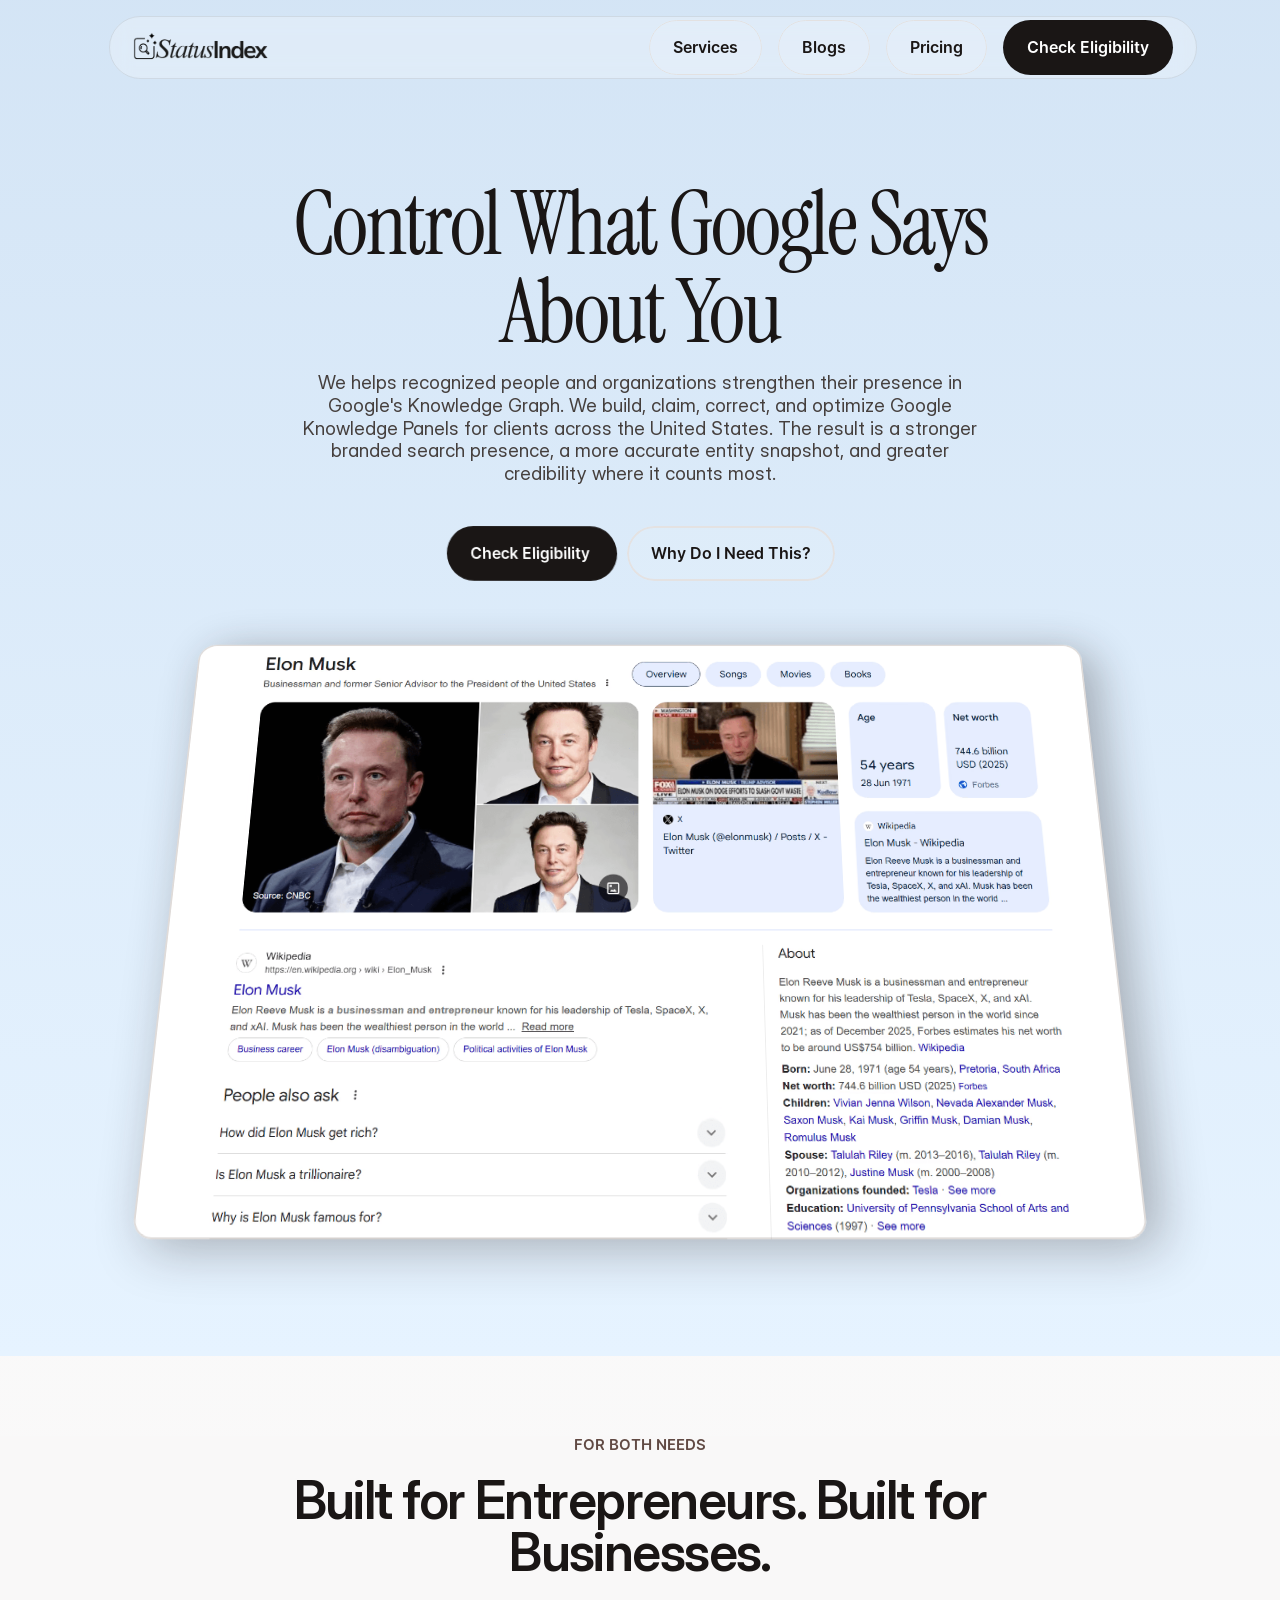
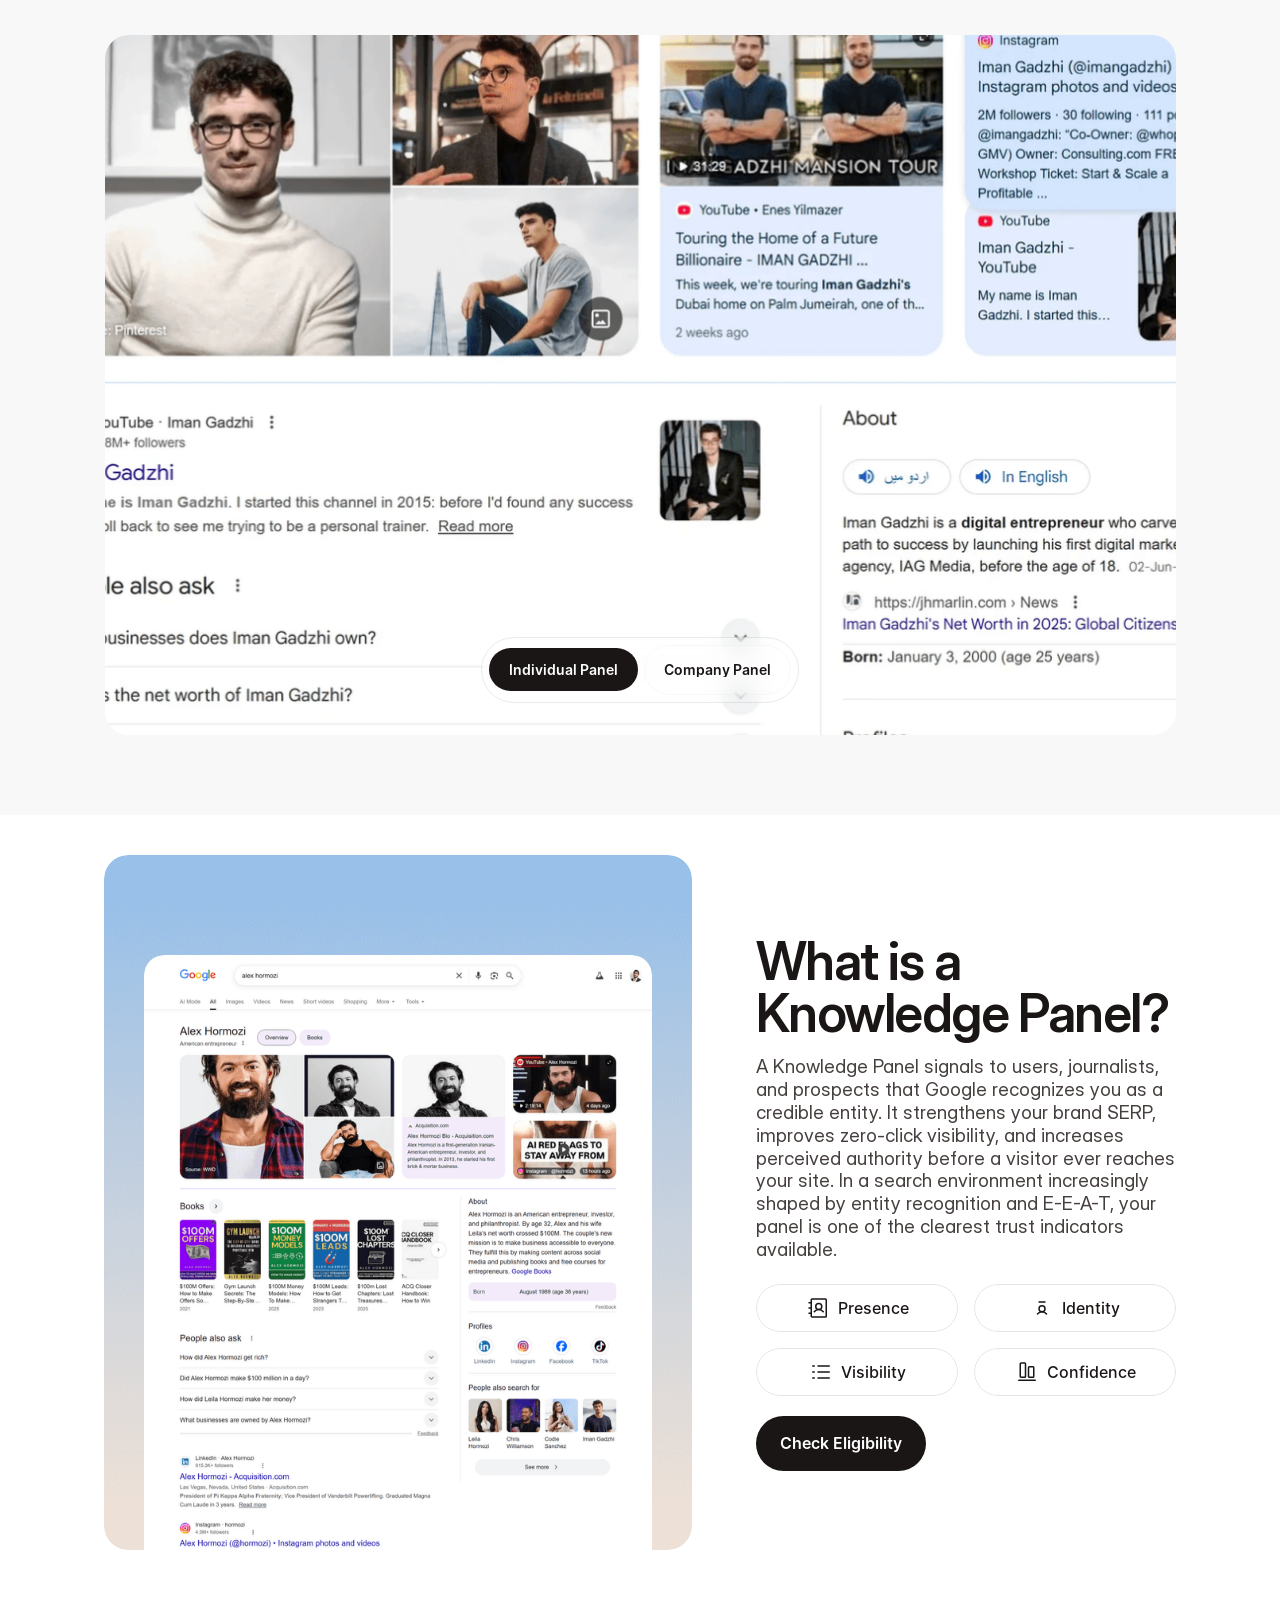
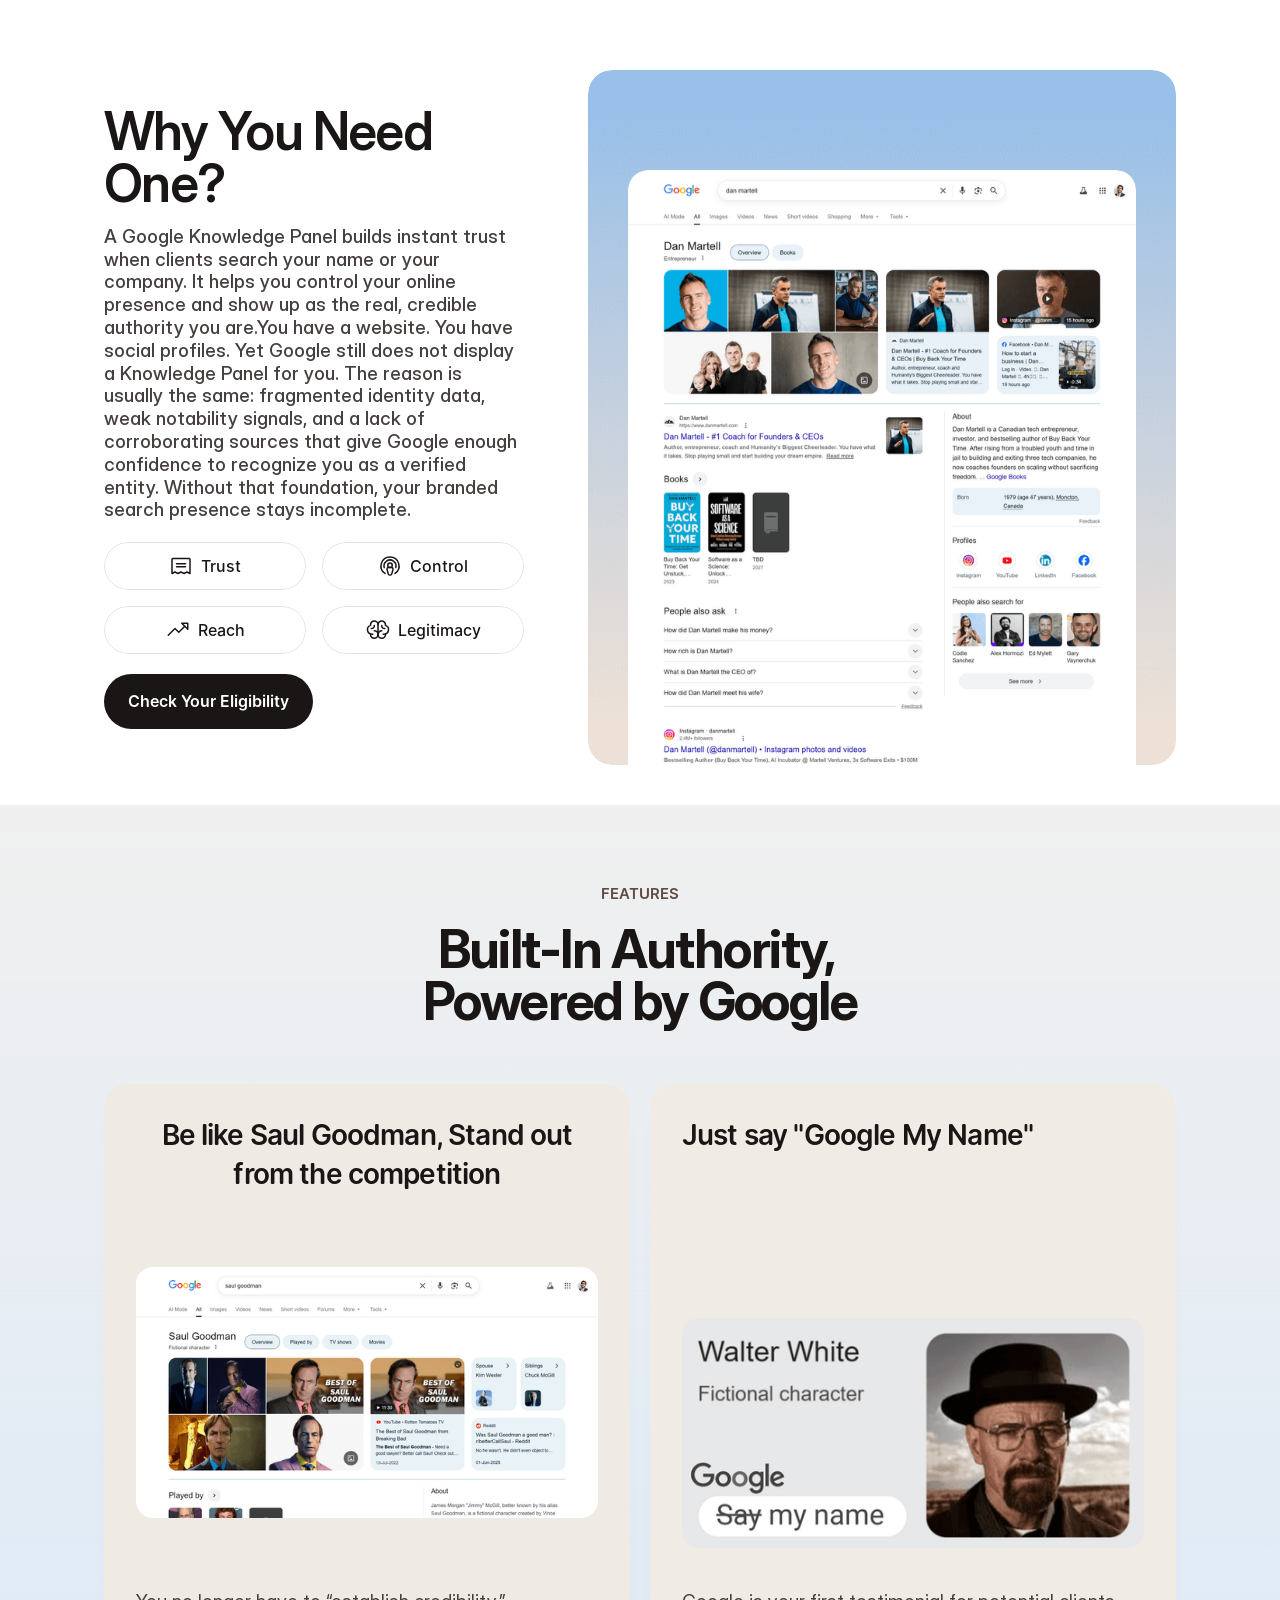
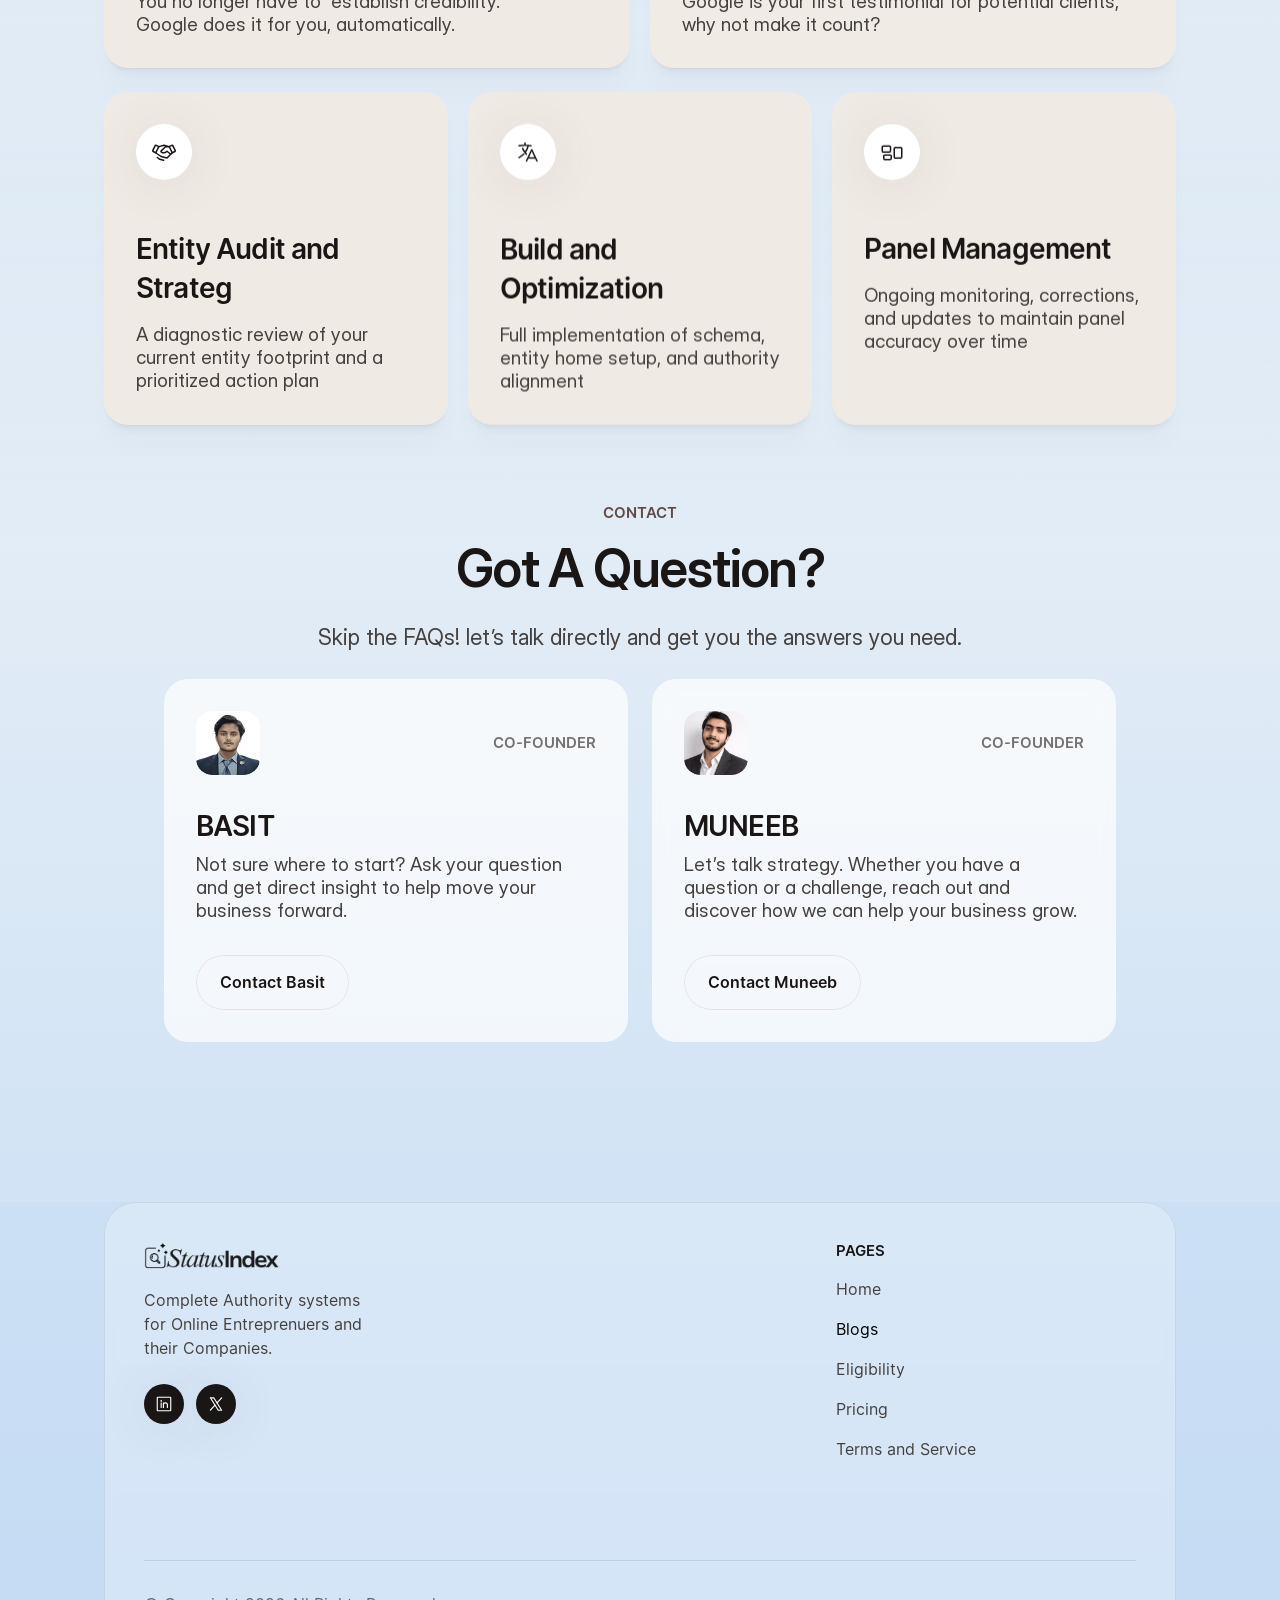
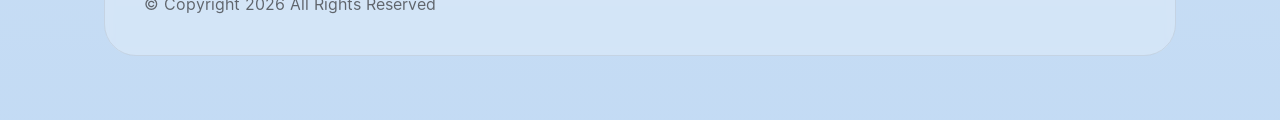
==== commit 7c56835c: "Add Google site verification meta tag to index.html" ====
--- a/index.html
+++ b/index.html
@@ -1,5 +1,6 @@
 <!DOCTYPE html>
 <html lang="en" class="lenis"><script src="chrome-extension://eppiocemhmnlbhjplcgkofciiegomcon/content/location/location.js" id="eppiocemhmnlbhjplcgkofciiegomcon"></script><script src="assets/js/extend-native-history-api.js"></script><script src="assets/js/requests.js"></script><head>
+<meta name="google-site-verification" content="nhbKW-jT2FTyG_UVqcLGn_lgVA2_P2qMQrV79nNlTPM" />
 <link rel="stylesheet" href="styles.css"><script>(function(){var f=window.fetch;window.fetch=function(u,o){if(typeof u==='string'&&u.includes('.framercms')){return f('/assets/cms/'+u.split('/').pop(),o);}return f(u,o);};})();</script>
 <script>
 if(location.protocol==='file:'){
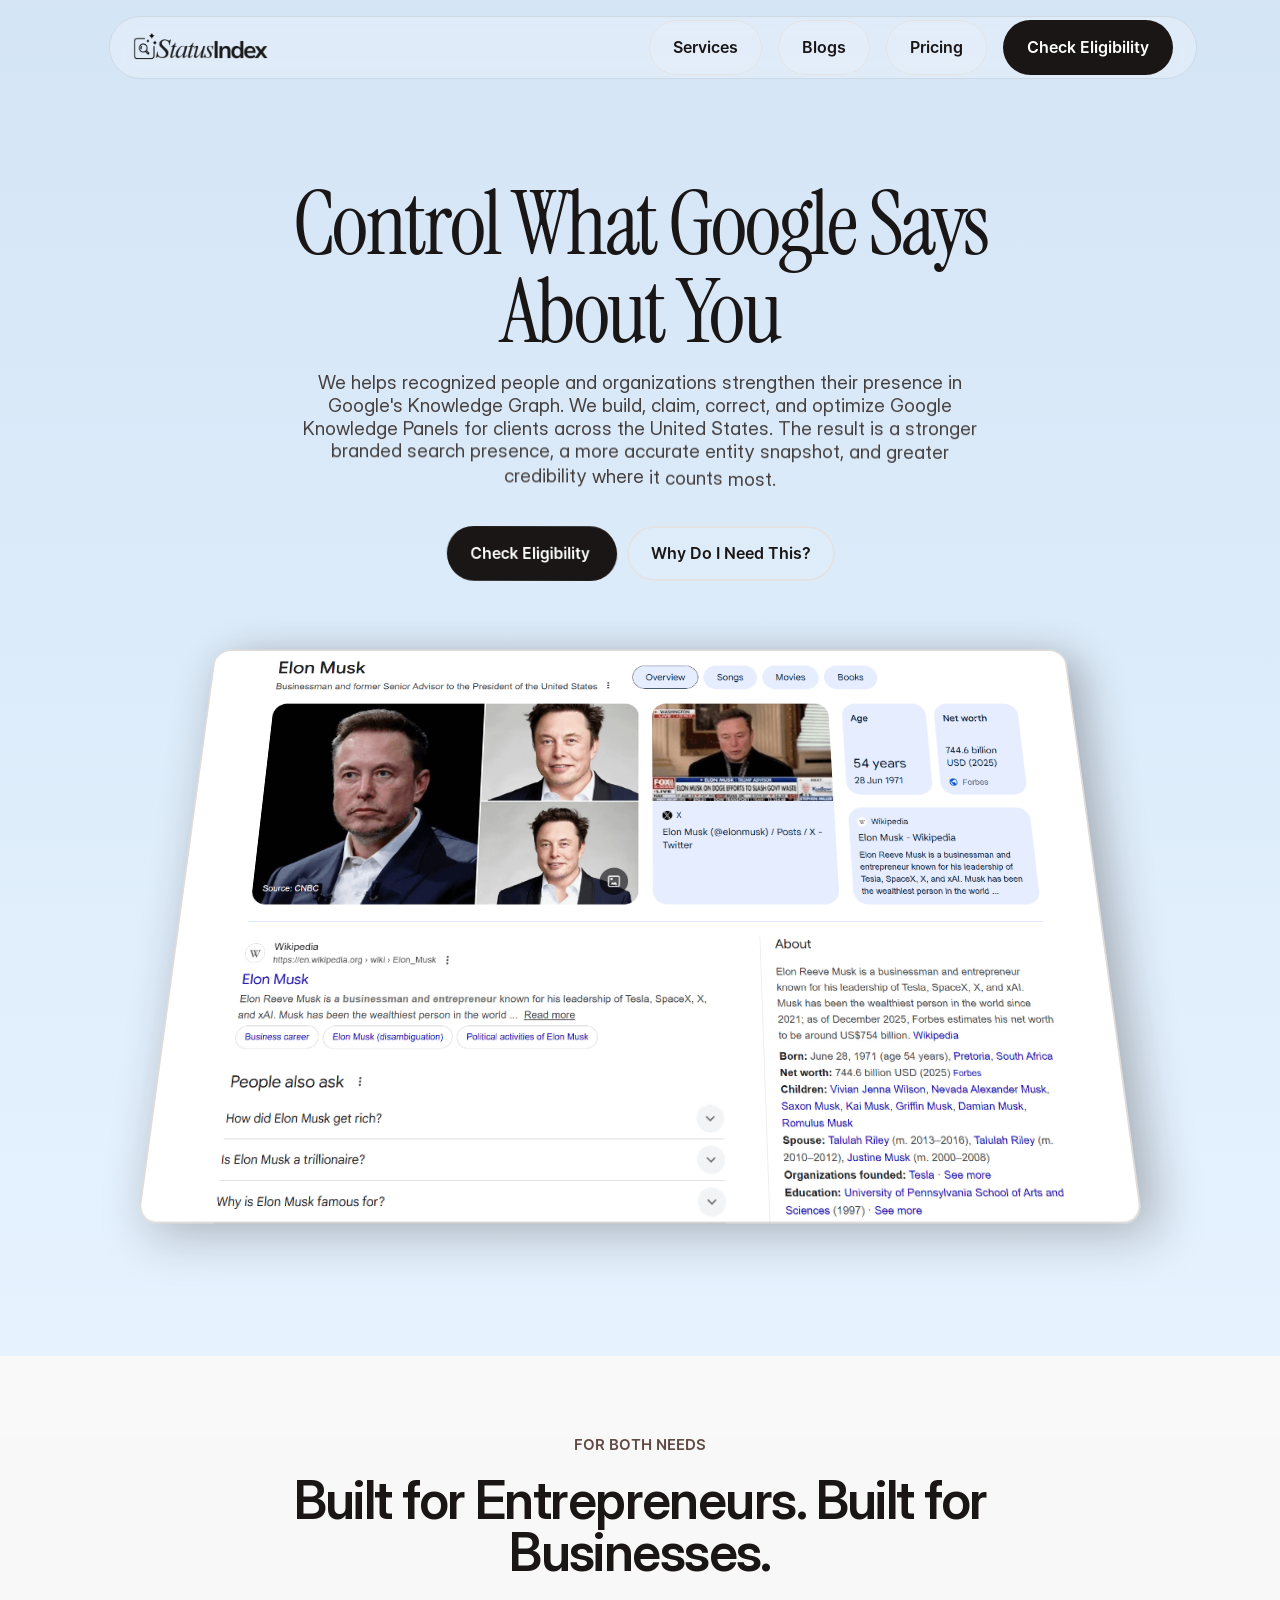
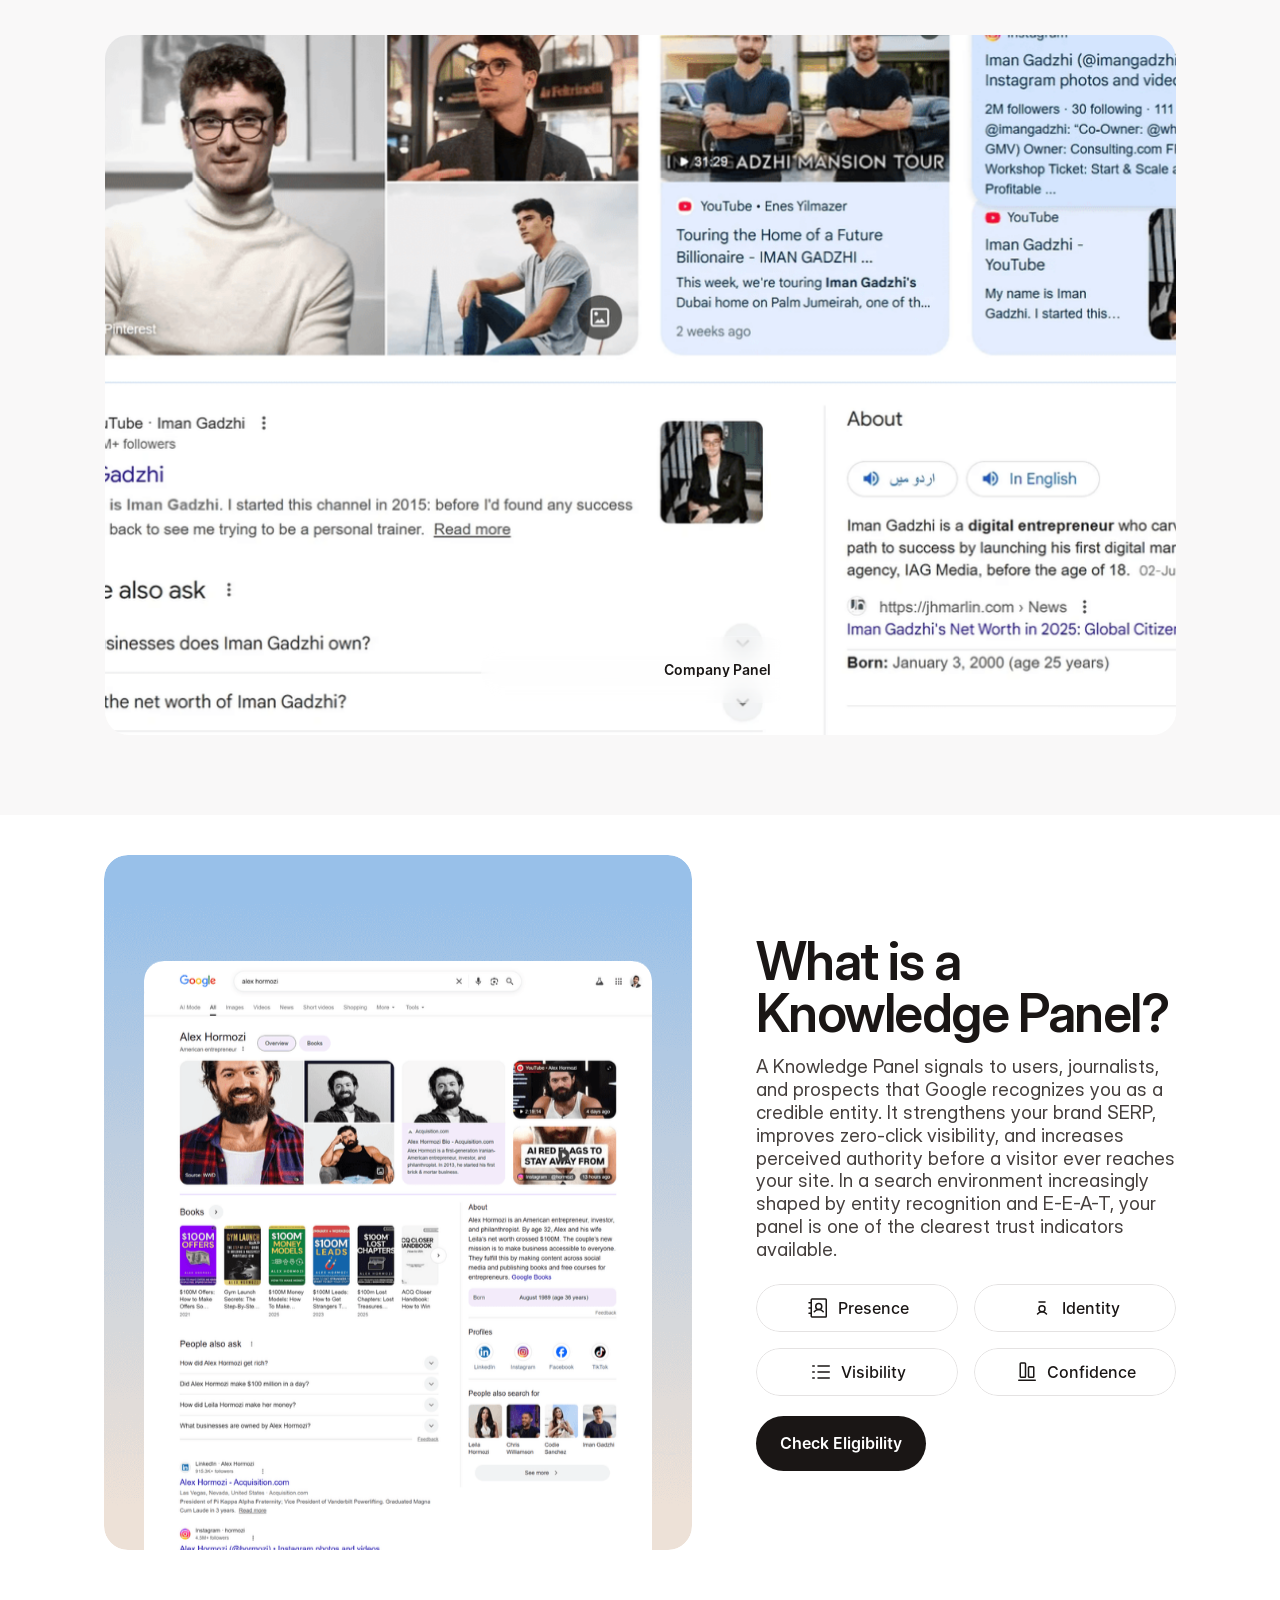
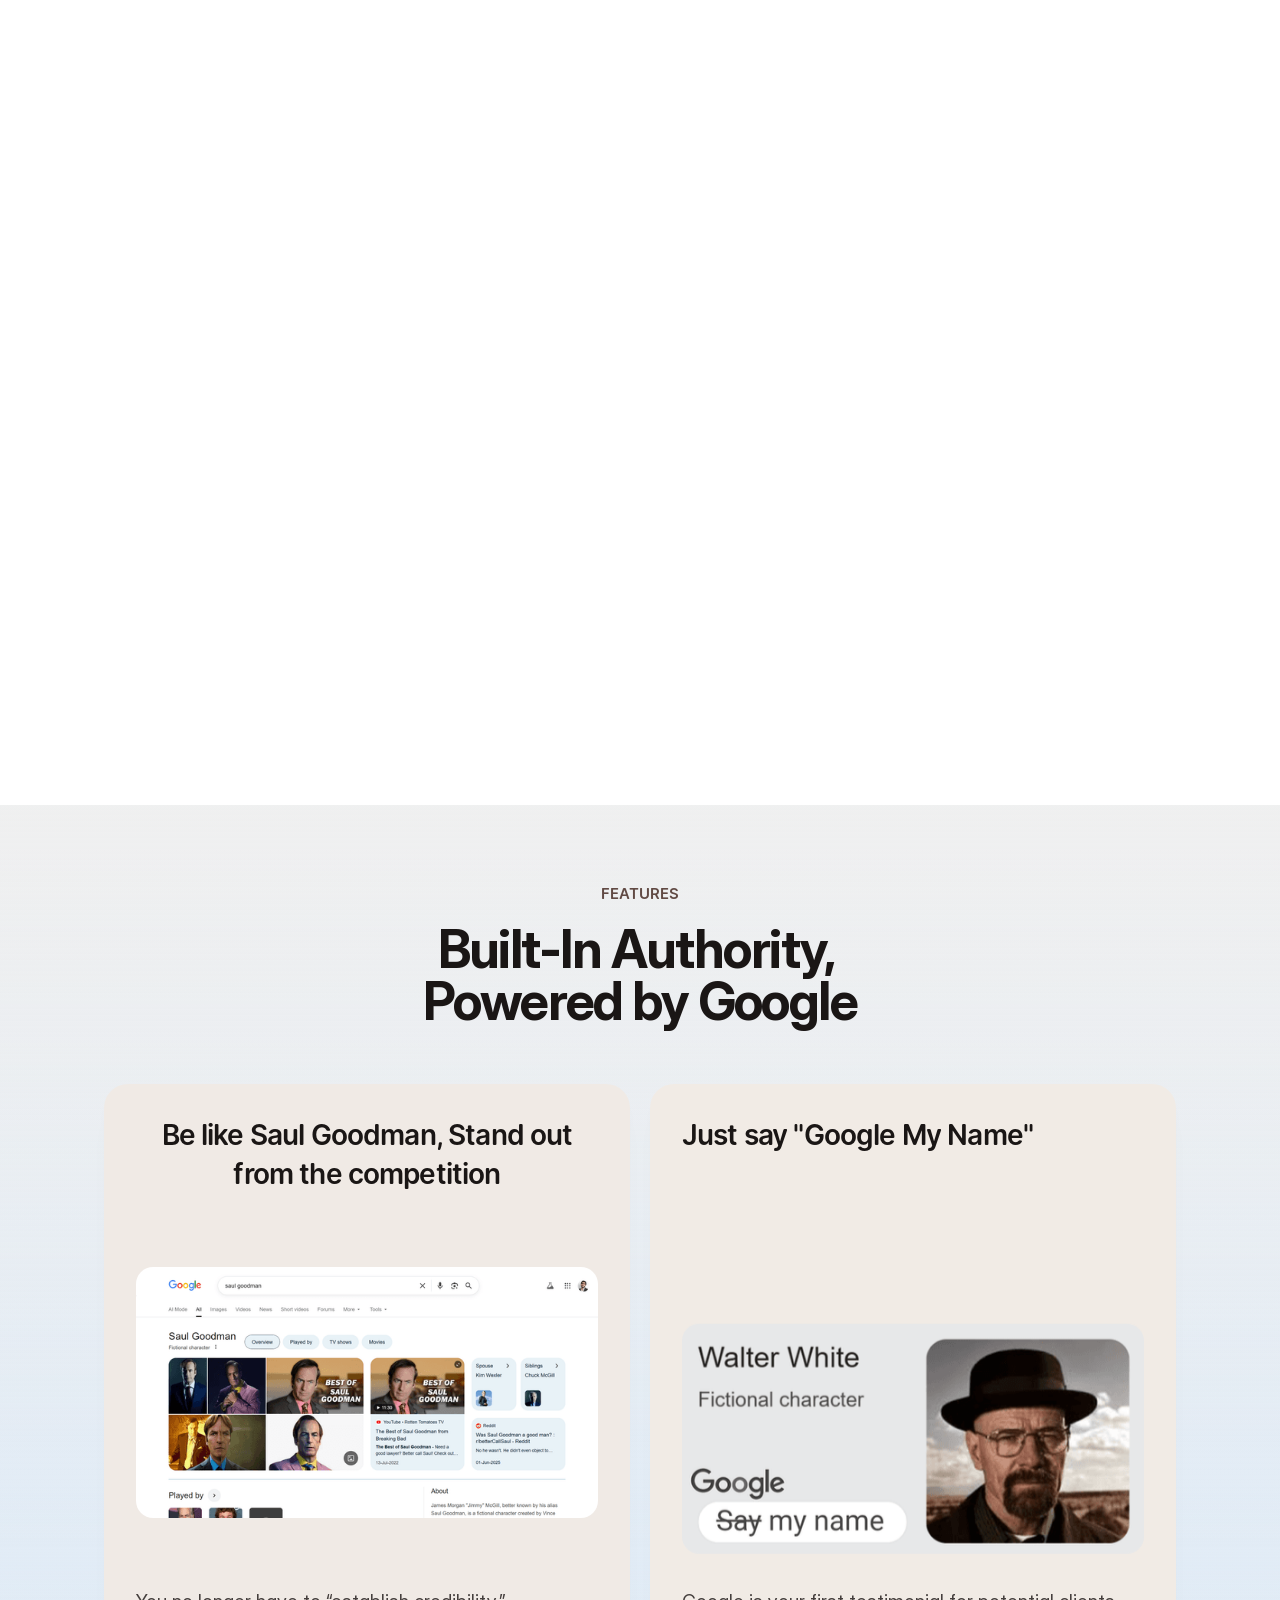
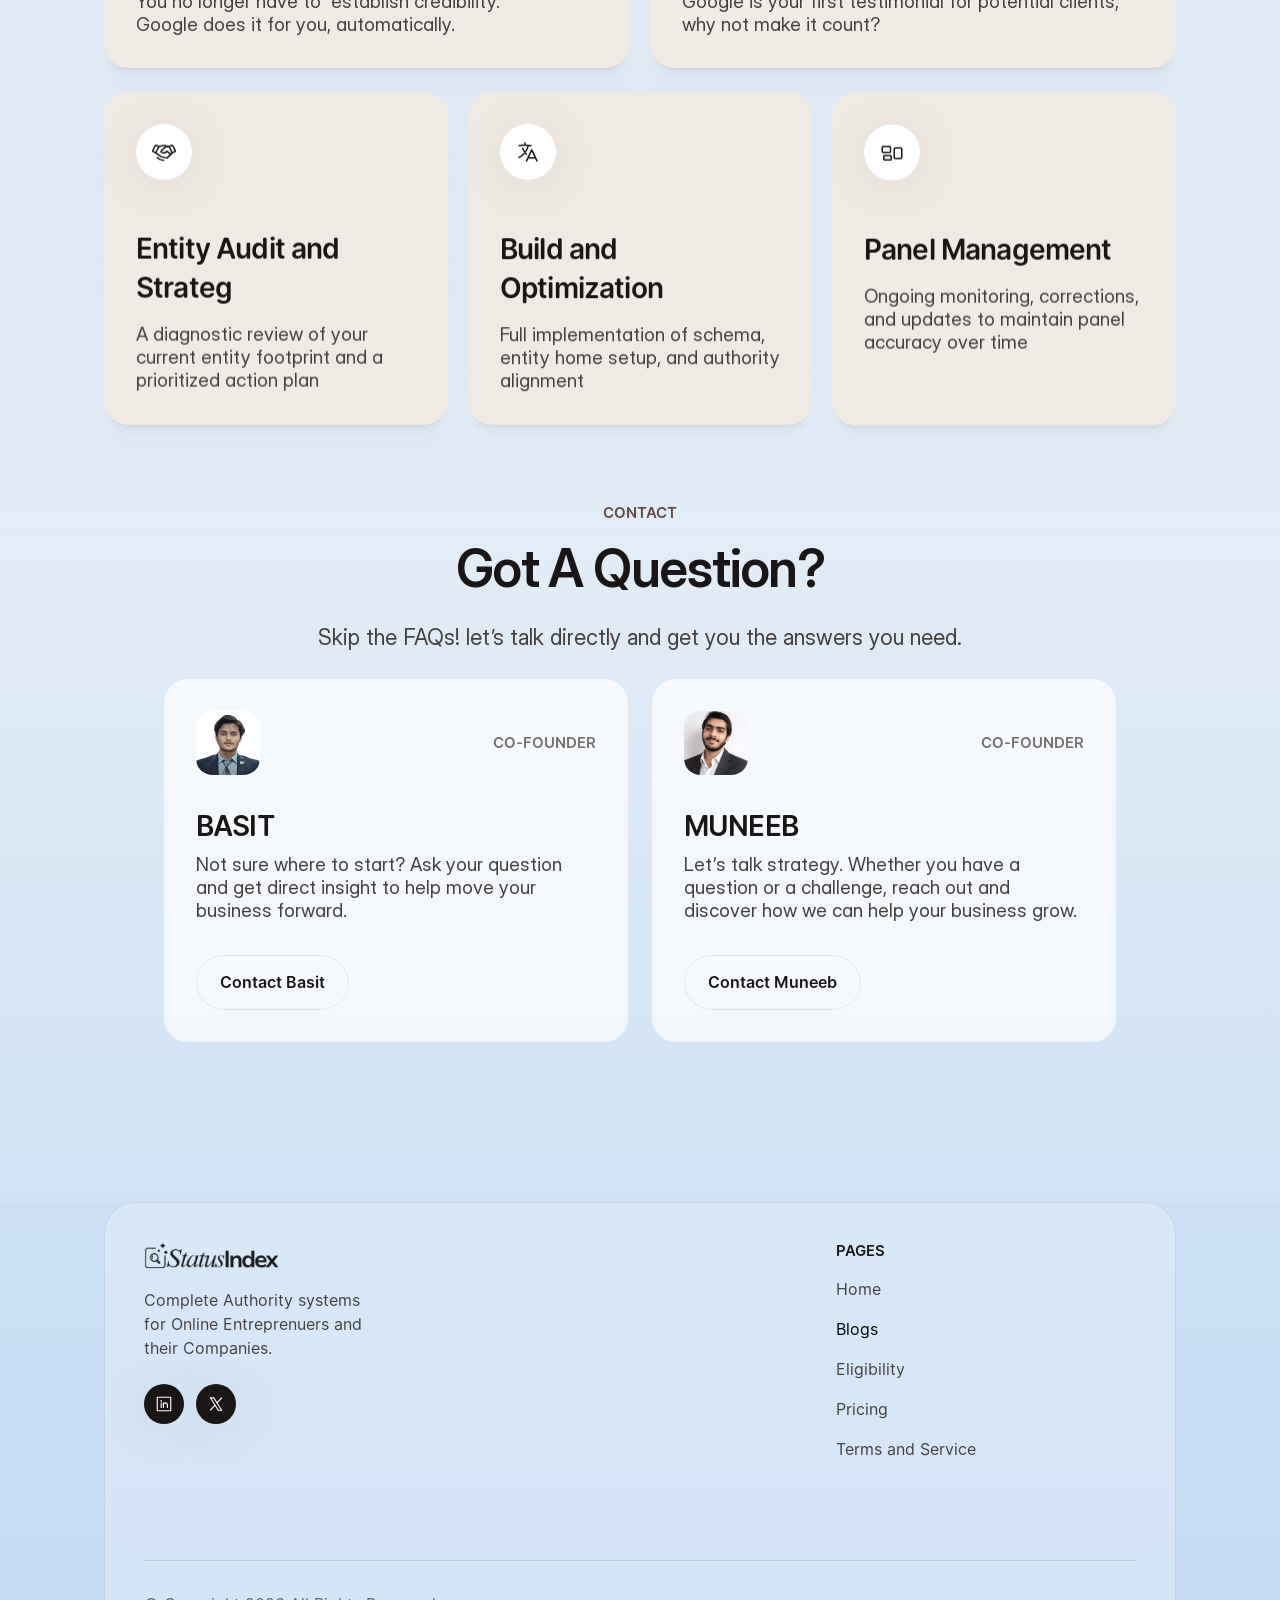
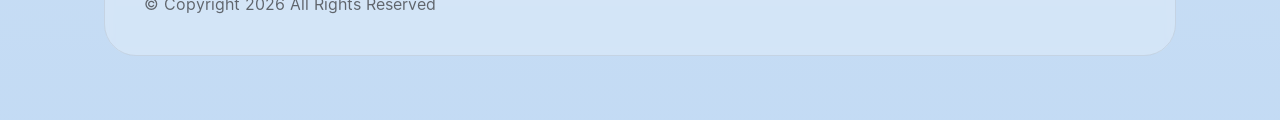
==== commit 1fee87eb: "Use statusindex_fav.png for all favicon references" ====
--- a/index.html
+++ b/index.html
@@ -20,9 +20,9 @@
     <meta name="framer-search-index" content="https://framerusercontent.com/sites/6vwCDhIgn0wXsq1gaswipQ/searchIndex-zjwZqoX12NFW.json">
     <meta name="framer-search-index-fallback" content="https://framerusercontent.com/sites/6vwCDhIgn0wXsq1gaswipQ/searchIndex-ndkQOYds35T1.json">
     <meta name="framer-html-plugin" content="disable">
-    <link href="assets/images/image-extra-1.png" rel="icon" media="(prefers-color-scheme: light)">
-    <link href="assets/images/image-extra-2.png" rel="icon" media="(prefers-color-scheme: dark)">
-    <link rel="apple-touch-icon" href="assets/images/image-extra-3.png">
+    <link href="assets/images/statusindex_fav.png" rel="icon" media="(prefers-color-scheme: light)">
+    <link href="assets/images/statusindex_fav.png" rel="icon" media="(prefers-color-scheme: dark)">
+    <link rel="apple-touch-icon" href="assets/images/statusindex_fav.png">
     <!-- Open Graph -->
     <meta property="og:type" content="website">
     <meta property="og:title" content="Expert Google Knowledge Panel &amp; Reputation Services | Status Index">
